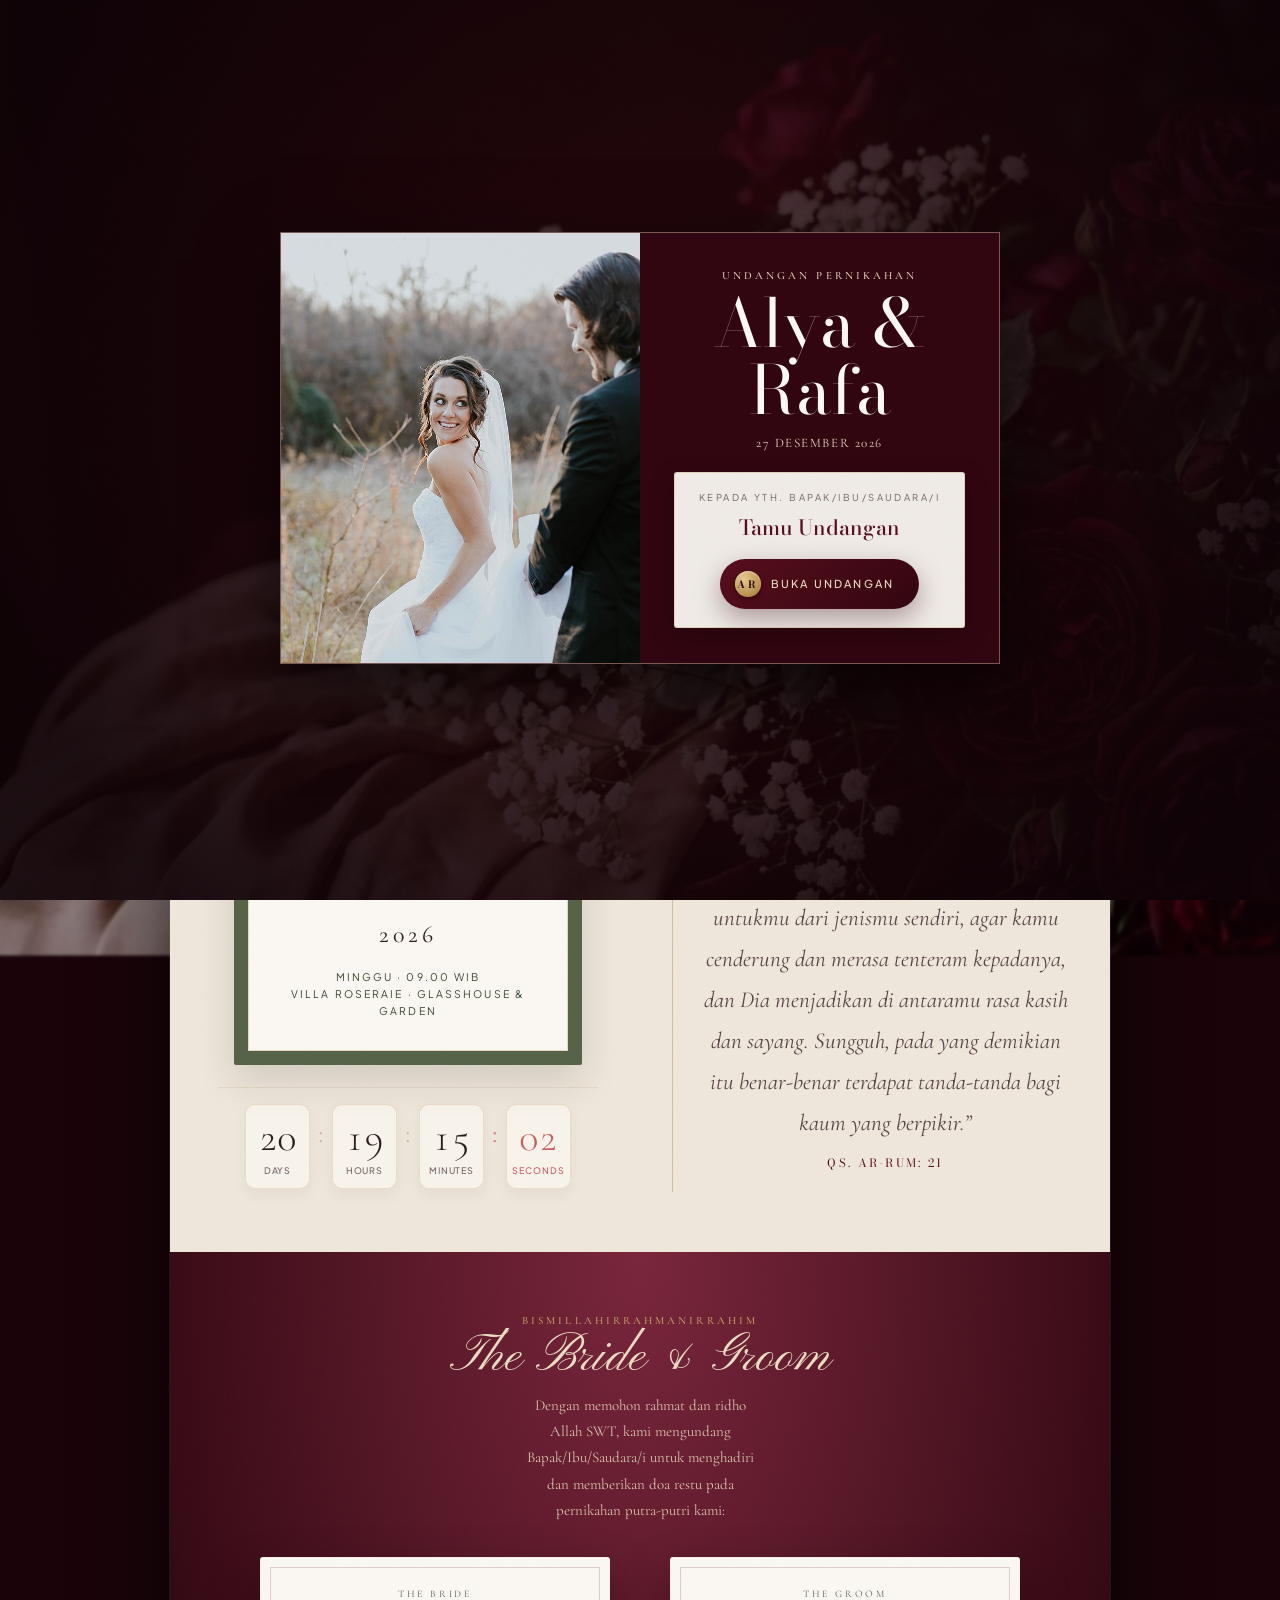
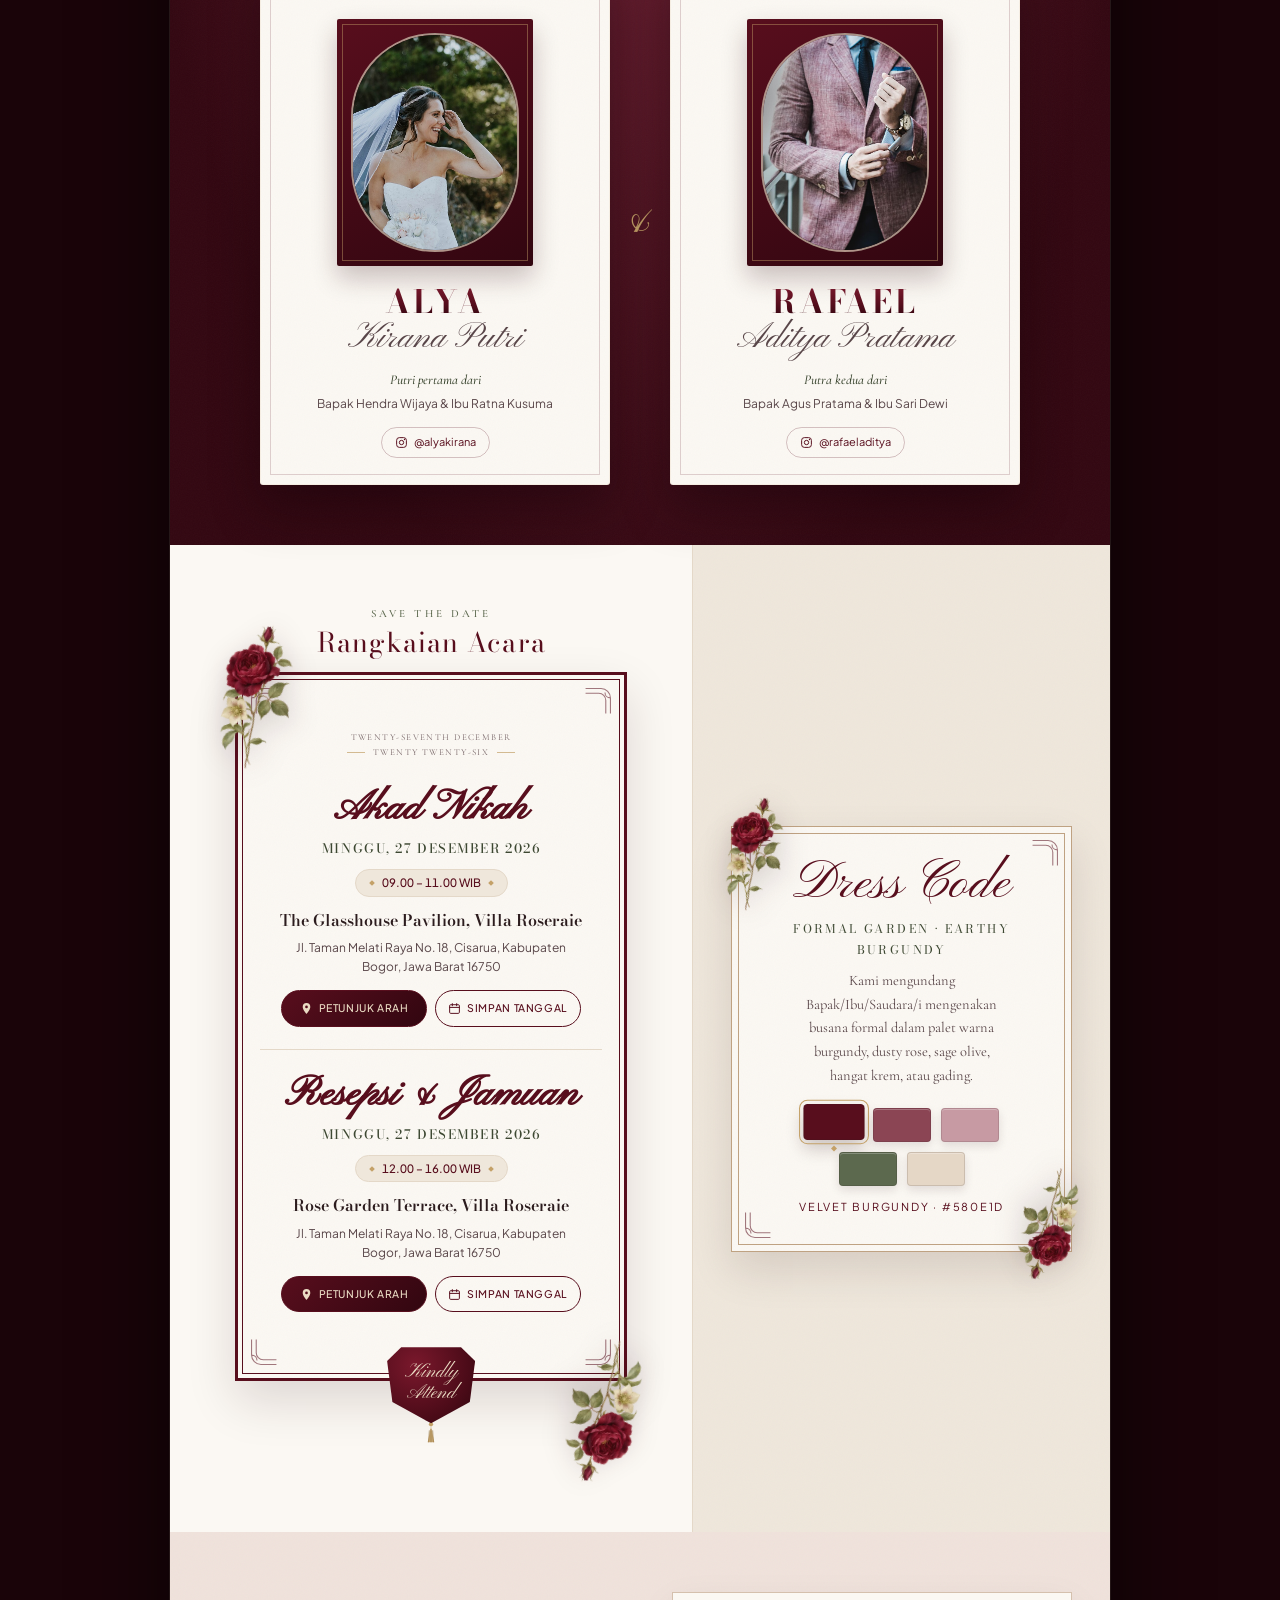
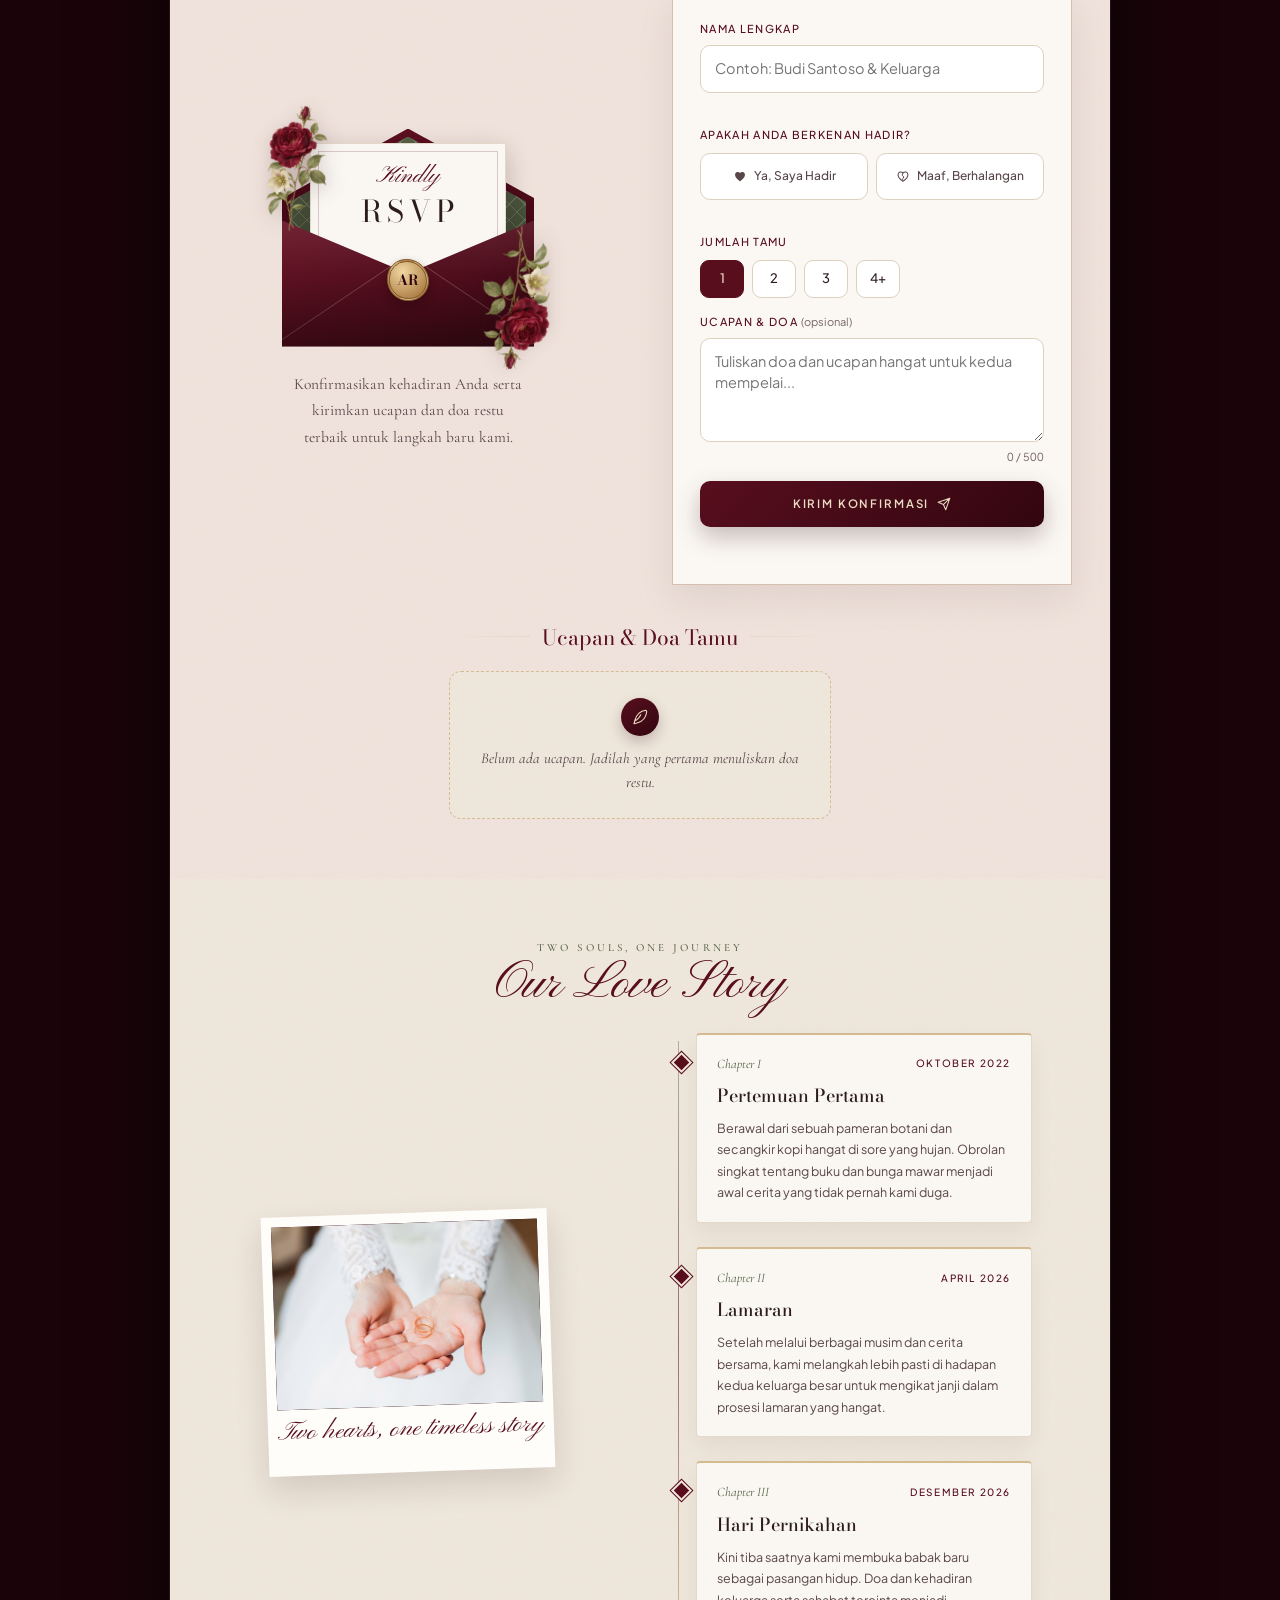
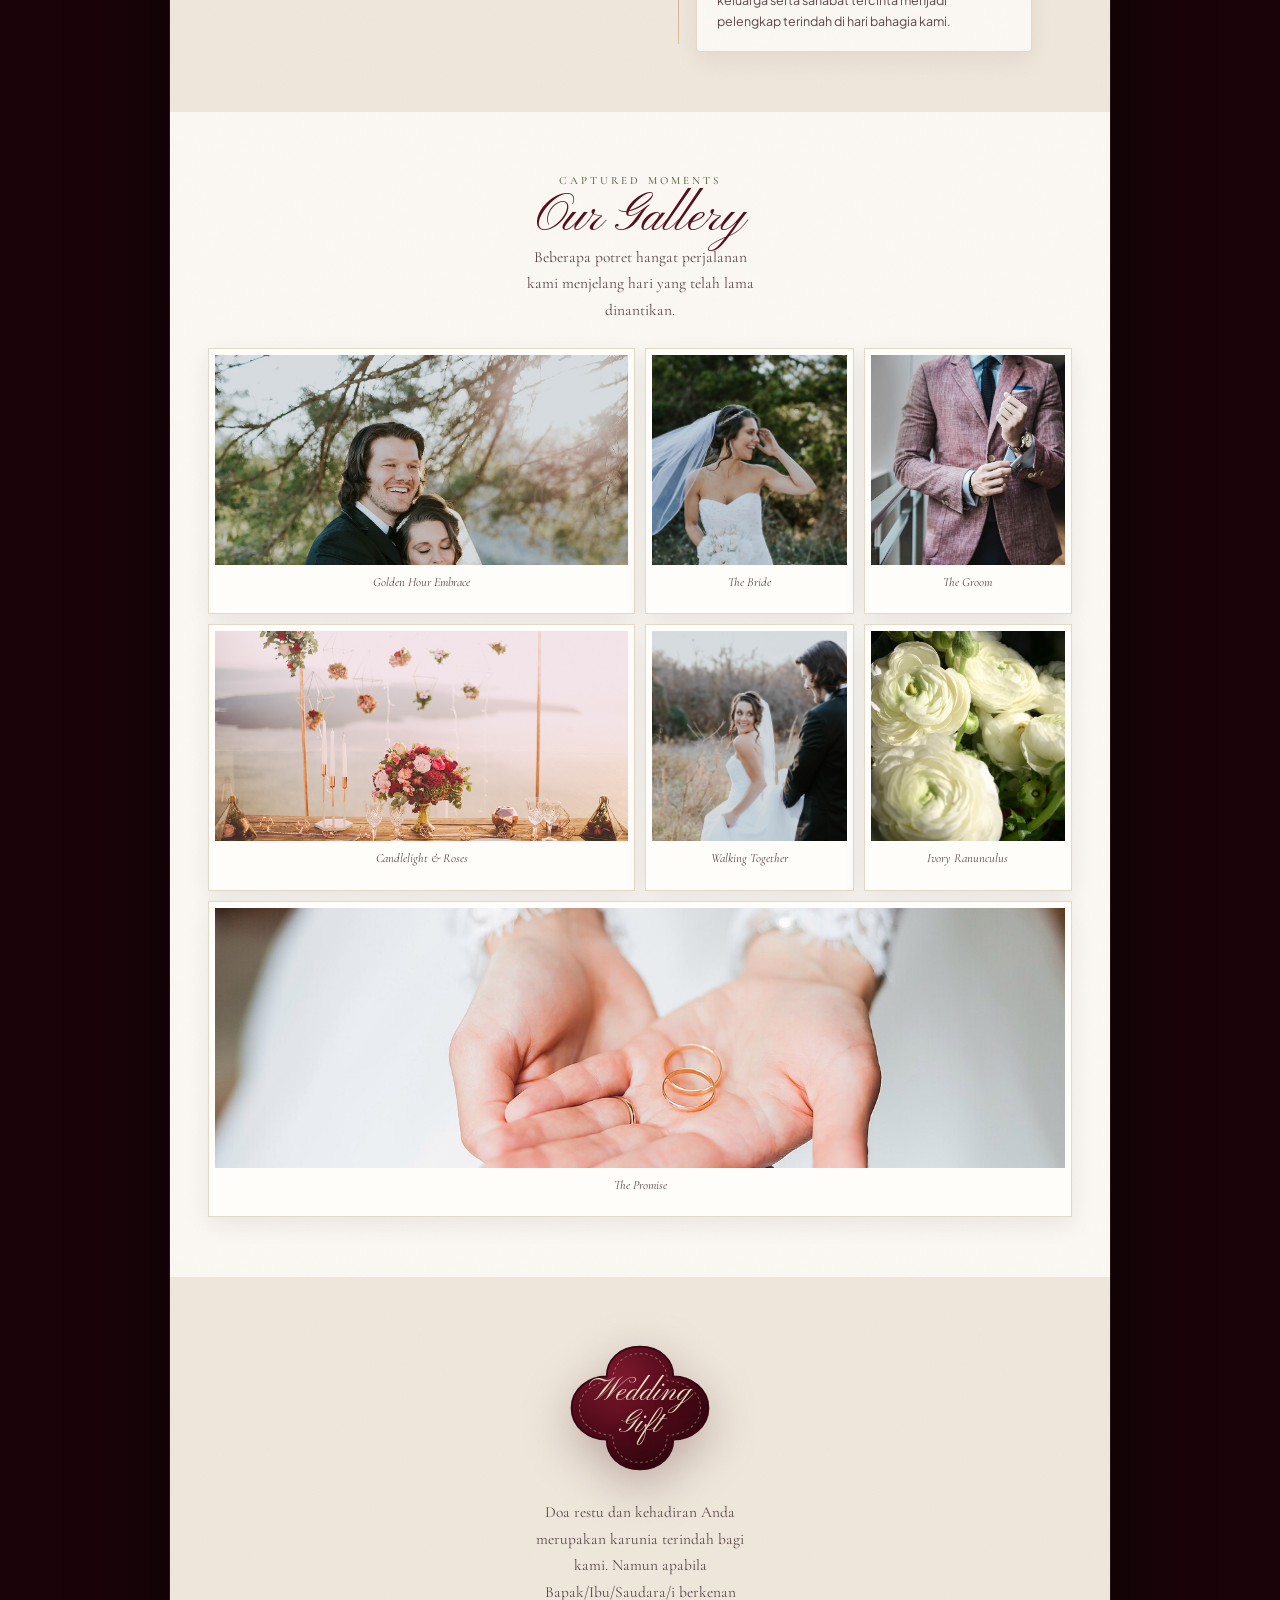
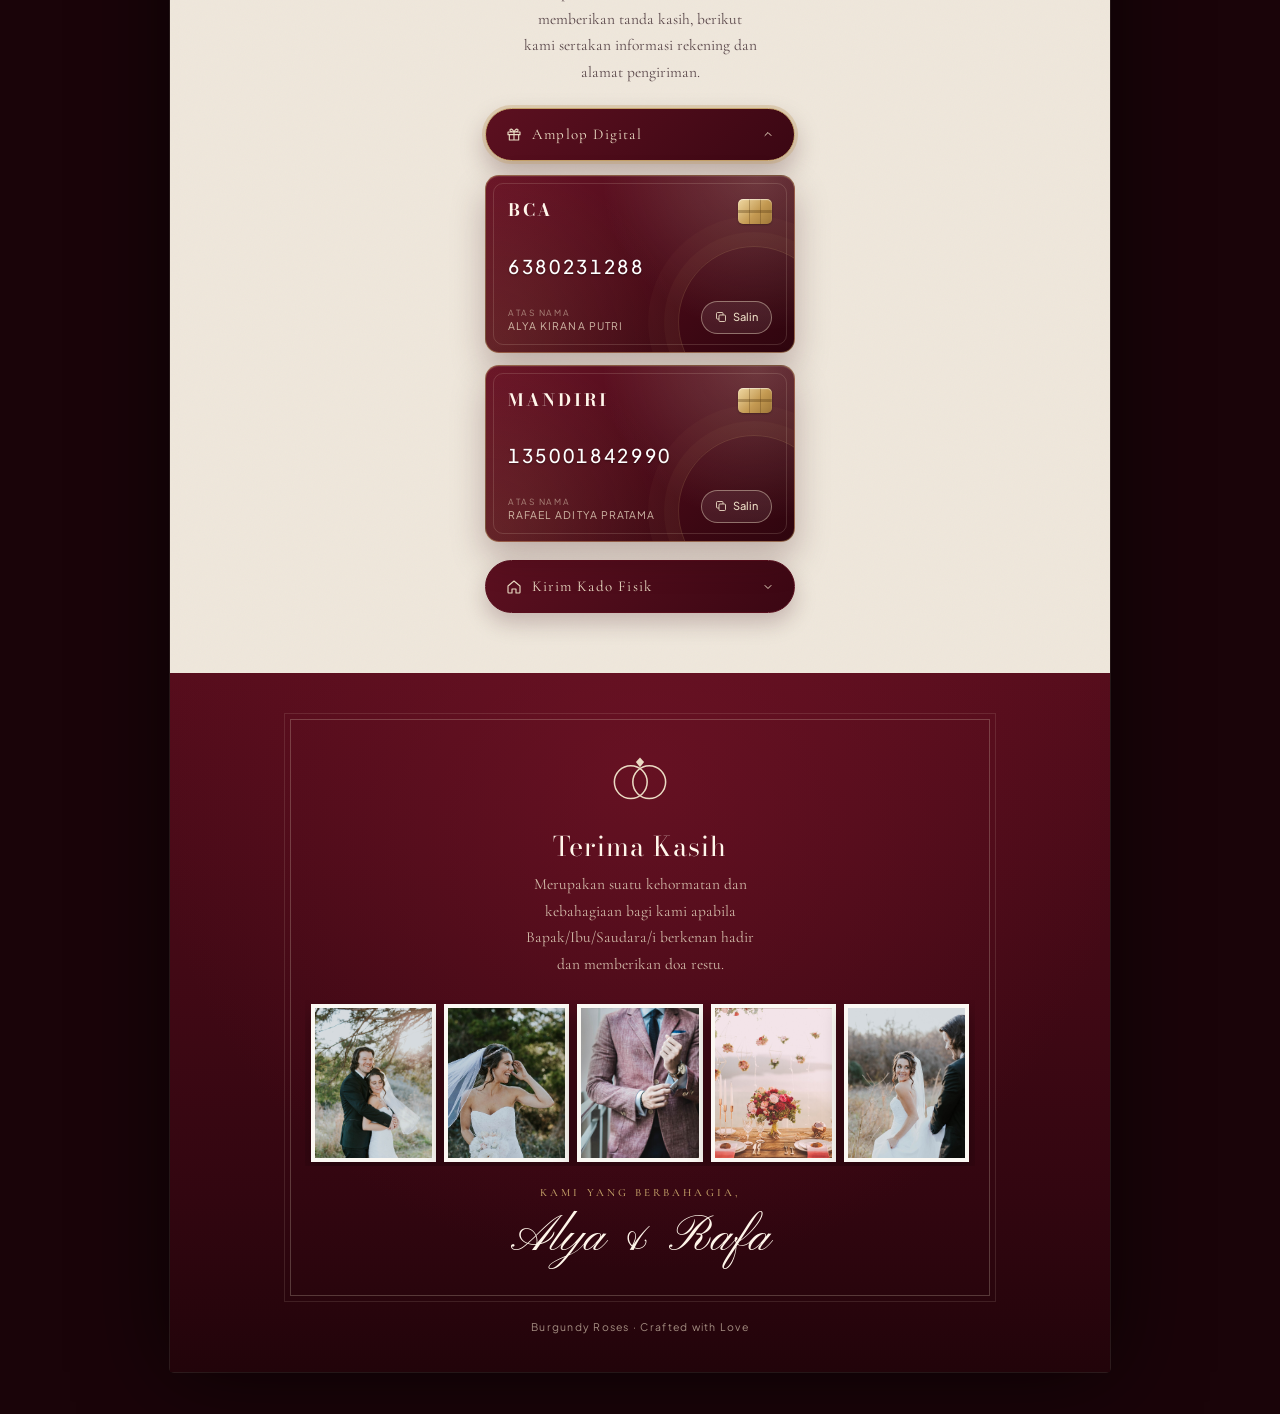
==== index.html @ dadbf6ce "Reimagine the wedding invitation layout" ====
<!doctype html>
<html lang="id">
<head>
<meta charset="utf-8">
<meta name="viewport" content="width=device-width, initial-scale=1, viewport-fit=cover">
<title>The Wedding of Alya &amp; Rafa</title>
<meta name="description" content="Undangan Pernikahan Alya Kirana Putri &amp; Rafael Aditya Pratama · Minggu, 27 Desember 2026.">
<link rel="icon" href="favicon.svg" type="image/svg+xml">
<link rel="manifest" href="site.webmanifest">
<meta name="theme-color" content="#360711">
<meta name="apple-mobile-web-app-capable" content="yes">
<meta name="mobile-web-app-capable" content="yes">
<meta name="apple-mobile-web-app-status-bar-style" content="black-translucent">
<meta property="og:type" content="website">
<meta property="og:title" content="The Wedding of Alya &amp; Rafa">
<meta property="og:description" content="Minggu, 27 Desember 2026 · Villa Roseraie Garden &amp; Glasshouse. Dengan penuh sukacita kami mengundang Anda menghadiri hari bahagia kami.">
<meta property="og:image" content="og.jpg">
<meta property="og:image:width" content="1200">
<meta property="og:image:height" content="630">
<meta name="twitter:card" content="summary_large_image">
<link rel="preconnect" href="https://fonts.googleapis.com">
<link rel="preconnect" href="https://fonts.gstatic.com" crossorigin>
<link rel="stylesheet" href="https://fonts.googleapis.com/css2?family=Bodoni+Moda:ital,opsz,wght@0,6..96,400;0,6..96,500;0,6..96,600;0,6..96,700;1,6..96,400&family=Cormorant+Garamond:ital,wght@0,300;0,400;0,500;0,600;1,300;1,400;1,500&family=Pinyon+Script&family=Plus+Jakarta+Sans:wght@300;400;500;600&display=swap">
<style>
/* ==========================================================================
   BURGUNDY ROSES — Luxury Botanical Stationery Wedding Invitation
   Centered tactile cotton-paper stationery suite floating above an
   atmospheric burgundy-rose & champagne silk editorial backdrop.
   ========================================================================== */
:root {
  --burgundy: #580e1d;
  --burgundy-mid: #6e1628;
  --burgundy-deep: #320610;
  --burgundy-night: #1a0409;
  --rose-accent: #c95b63;
  --blush: #d6aeb5;
  --olive: #566348;
  --olive-deep: #3d4832;
  --olive-soft: #7b866c;
  --gold: #c4a168;
  --gold-light: #eadbc3;

  --ivory: #fbf8f3;
  --paper: #f6f1e8;
  --parchment: #efe7db;
  --linen: #e4d8c8;
  --field: #ffffff;

  --ink: #2c1c1e;
  --ink-soft: #594649;
  --mute: #766466;
  --err: #a41d34;

  --f-serif: "Cormorant Garamond", Georgia, serif;
  --f-didone: "Bodoni Moda", "Didot", Georgia, serif;
  --f-script: "Pinyon Script", "Brush Script MT", cursive;
  --f-sans: "Plus Jakarta Sans", system-ui, -apple-system, sans-serif;

  --suite-w: 940px;
  --paper-grain: url("data:image/svg+xml,%3Csvg xmlns='http://www.w3.org/2000/svg' width='140' height='140'%3E%3Cfilter id='n'%3E%3CfeTurbulence type='fractalNoise' baseFrequency='0.85' numOctaves='3' stitchTiles='stitch'/%3E%3C/filter%3E%3Crect width='100%25' height='100%25' filter='url(%23n)' opacity='0.032'/%3E%3C/svg%3E");
  color-scheme: light;
}

* { box-sizing: border-box; }
[hidden] { display: none !important; }
html { scroll-behavior: smooth; background: var(--burgundy-night); }

body {
  margin: 0;
  min-height: 100vh;
  background: var(--burgundy-night);
  color: var(--ink);
  font-family: var(--f-sans);
  font-size: 13.5px;
  line-height: 1.72;
  -webkit-font-smoothing: antialiased;
  text-rendering: optimizeLegibility;
}
body.locked { overflow: hidden; }
img { max-width: 100%; display: block; }
button, input, textarea { font: inherit; }
a { color: inherit; }
p { margin: 0; }
:focus-visible { outline: 2px solid var(--burgundy); outline-offset: 3px; }

/* ==========================================================================
   AMBIENT DESKTOP BACKDROP (Moody Burgundy Roses & Champagne Silk)
   ========================================================================== */
.stage-bg {
  position: fixed;
  inset: 0;
  z-index: 0;
  pointer-events: none;
  background:
    radial-gradient(ellipse 70% 60% at 15% 20%, rgba(120, 22, 42, .42), transparent 70%),
    radial-gradient(ellipse 65% 60% at 85% 80%, rgba(88, 14, 29, .45), transparent 70%),
    linear-gradient(180deg, rgba(22, 4, 9, .78), rgba(16, 3, 7, .88));
}
.stage-bg::before {
  content: "";
  position: absolute;
  inset: -4%;
  background: url("img/backdrop-roses.jpg") center / cover no-repeat;
  opacity: .52;
  filter: saturate(1.06) contrast(1.04) blur(1.5px);
  transform: scale(1.04);
}
.stage-bg::after {
  content: "";
  position: absolute;
  inset: 0;
  background:
    radial-gradient(circle at 50% 40%, rgba(20, 4, 8, .18), rgba(14, 2, 6, .74) 78%),
    linear-gradient(90deg, rgba(16, 3, 7, .52), transparent 24%, transparent 76%, rgba(16, 3, 7, .52));
}

/* Desktop Floating Bookmark Rail (wide screens >= 1060px) */
.rail {
  display: none;
}
@media (min-width: 1280px) {
  .rail {
    position: fixed;
    left: max(22px, calc(50% - var(--suite-w) / 2 - 178px));
    top: 50%;
    transform: translateY(-50%);
    z-index: 25;
    display: flex;
    flex-direction: column;
    gap: 10px;
    padding: 18px 16px;
    border-radius: 20px;
    background: rgba(28, 5, 11, .54);
    border: 1px solid rgba(234, 219, 195, .16);
    backdrop-filter: blur(14px);
    -webkit-backdrop-filter: blur(14px);
    box-shadow: 0 20px 50px rgba(0, 0, 0, .42);
    opacity: 0;
    pointer-events: none;
    transition: opacity .8s ease .35s;
  }
  body.opened .rail { opacity: 1; pointer-events: auto; }
  .rail-monogram {
    font-family: var(--f-script);
    font-size: 28px;
    line-height: 1;
    color: var(--gold-light);
    text-align: center;
    padding-bottom: 10px;
    margin-bottom: 4px;
    border-bottom: 1px solid rgba(234, 219, 195, .18);
  }
  .rail a {
    display: flex;
    align-items: center;
    gap: 9px;
    font-size: 10.5px;
    letter-spacing: .16em;
    text-transform: uppercase;
    text-decoration: none;
    color: rgba(234, 219, 195, .68);
    padding: 4px 6px;
    border-radius: 99px;
    transition: color .25s, transform .2s;
  }
  .rail a::before {
    content: "";
    width: 6px;
    height: 6px;
    border-radius: 50%;
    border: 1px solid rgba(234, 219, 195, .5);
    transition: background .25s, border-color .25s, transform .25s;
  }
  .rail a:hover, .rail a.active {
    color: #fff;
    transform: translateX(2px);
  }
  .rail a.active::before {
    background: var(--gold);
    border-color: var(--gold-light);
    transform: scale(1.25);
  }
}

/* ==========================================================================
   STATIONERY SUITE COLUMN (Main Container)
   ========================================================================== */
.suite {
  position: relative;
  z-index: 2;
  width: 100%;
  max-width: var(--suite-w);
  margin: 0 auto;
  background-color: var(--ivory);
  background-image: var(--paper-grain);
  box-shadow: 0 0 90px rgba(0, 0, 0, .65), 0 0 0 1px rgba(234, 219, 195, .14);
  overflow-x: clip;
}
@media (min-width: 720px) {
  .suite {
    margin-block: 28px 42px;
    border-radius: 4px;
  }
}

/* Reading Progress Hairline */
.progress {
  position: fixed;
  top: env(safe-area-inset-top, 0px);
  left: 0;
  width: 100%;
  height: 2.5px;
  z-index: 60;
  background: linear-gradient(90deg, var(--gold), var(--rose-accent), var(--gold-light));
  transform-origin: 0 50%;
  transform: scaleX(0);
  pointer-events: none;
}

/* ==========================================================================
   0. INTERACTIVE COVER — REF #3 BURGUNDY EDITORIAL BOOKLET + WAX SEAL
   ========================================================================== */
.cover {
  position: fixed;
  inset: 0;
  z-index: 80;
  display: grid;
  place-items: center;
  padding: max(20px, env(safe-area-inset-top, 0px)) 20px max(24px, env(safe-area-inset-bottom, 0px));
  background: var(--burgundy-night);
  transition: transform 1.05s cubic-bezier(.72, 0, .2, 1), opacity .95s ease;
  overflow-y: auto;
}
.cover::before {
  content: "";
  position: absolute;
  inset: 0;
  background: url("img/backdrop-roses.jpg") center / cover no-repeat;
  opacity: .52;
  filter: brightness(.65) saturate(1.1);
  z-index: 0;
  pointer-events: none;
}
.cover::after {
  content: "";
  position: absolute;
  inset: 0;
  background: radial-gradient(circle at 50% 42%, rgba(88, 14, 29, .28), rgba(16, 3, 7, .84) 82%);
  z-index: 1;
  pointer-events: none;
}
.cover.gone {
  transform: translateY(-100%);
  opacity: 0;
  pointer-events: none;
}

.cover-wrap {
  position: relative;
  z-index: 2;
  width: min(720px, 100%);
  display: grid;
  background: var(--burgundy-deep);
  border: 1px solid rgba(234, 219, 195, .38);
  box-shadow: 0 28px 70px rgba(0, 0, 0, .62);
  animation: coverIn .85s cubic-bezier(.2, .7, .2, 1) both;
}
.cover-photo.ph { min-height: clamp(160px, 32svh, 310px); }
.cover-details {
  padding: clamp(14px, 4vw, 34px);
  color: var(--gold-light);
  text-align: center;
}
.cover-details > .kicker { color: var(--gold-light); }
.cover-names {
  margin: 4px 0;
  color: var(--ivory);
  font: 400 clamp(38px, 8vw, 67px)/1 var(--f-didone);
  overflow-wrap: anywhere;
}
.cover-date {
  margin: 8px 0 18px;
  font-family: var(--f-serif);
  font-size: 13px;
  letter-spacing: .12em;
  text-transform: uppercase;
}
@media (min-width: 680px) {
  .cover-wrap { grid-template-columns: 1fr 1fr; }
  .cover-details { align-self: center; }
}
/* Guest Slip + Wax Seal CTA */
.guest-slip {
  width: 100%;
  padding: 16px 20px 18px;
  border-radius: 3px;
  background: rgba(251, 248, 243, .95);
  background-image: var(--paper-grain);
  color: var(--ink);
  text-align: center;
  box-shadow: 0 8px 26px rgba(0, 0, 0, .24);
  border: 1px solid rgba(196, 161, 104, .35);
  animation: coverIn 1s cubic-bezier(.2, .7, .2, 1) .2s both;
}
.guest-slip small {
  display: block;
  font-size: 9.5px;
  letter-spacing: .26em;
  text-transform: uppercase;
  color: var(--mute);
}
.guest-slip .guest-name {
  font-family: var(--f-didone);
  font-size: 21px;
  font-weight: 500;
  color: var(--burgundy);
  margin: 4px 0 14px;
  overflow-wrap: anywhere;
}
.open-btn {
  display: inline-flex;
  align-items: center;
  justify-content: center;
  gap: 10px;
  padding: 11px 24px 11px 14px;
  border-radius: 999px;
  border: 1px solid rgba(88, 14, 29, .22);
  background: linear-gradient(135deg, var(--burgundy) 0%, var(--burgundy-deep) 100%);
  color: var(--gold-light);
  font-size: 11px;
  font-weight: 500;
  letter-spacing: .2em;
  text-transform: uppercase;
  cursor: pointer;
  box-shadow: 0 10px 26px rgba(50, 6, 16, .35);
  transition: transform .22s ease, box-shadow .25s ease, background .25s ease;
  animation: sealPulse 2.6s ease-out 1.4s infinite;
}
.open-btn:hover {
  transform: translateY(-2px);
  box-shadow: 0 14px 32px rgba(50, 6, 16, .48);
  background: linear-gradient(135deg, var(--burgundy-mid) 0%, var(--burgundy) 100%);
}
.open-btn:active { transform: scale(.97); }
.open-btn .seal-dot {
  width: 26px;
  height: 26px;
  border-radius: 50%;
  display: grid;
  place-items: center;
  background: radial-gradient(circle at 35% 30%, #e7c98f, #b58d4b 72%, #7d5b27 100%);
  color: var(--burgundy-deep);
  font-family: var(--f-didone);
  font-size: 10px;
  font-weight: 700;
  box-shadow: inset 0 1px 2px rgba(255, 255, 255, .5), 0 2px 5px rgba(0, 0, 0, .35);
}

@keyframes coverIn {
  from { opacity: 0; transform: translateY(22px) scale(.98); }
  to { opacity: 1; transform: none; }
}
@keyframes sealPulse {
  0% { box-shadow: 0 10px 26px rgba(50, 6, 16, .35), 0 0 0 0 rgba(196, 161, 104, .5); }
  100% { box-shadow: 0 10px 26px rgba(50, 6, 16, .35), 0 0 0 16px rgba(196, 161, 104, 0); }
}

/* ==========================================================================
   COMMON SECTION TYPOGRAPHY & HELPERS
   ========================================================================== */
.sec {
  position: relative;
  padding: 46px 26px;
  text-align: center;
}
.sec.tight { padding-block: 32px; }
.sec.parchment { background-color: var(--parchment); background-image: var(--paper-grain); }
.sec.burgundy {
  background:
    radial-gradient(ellipse 80% 50% at 50% 0%, rgba(128, 22, 44, .35), transparent 70%),
    linear-gradient(180deg, var(--burgundy) 0%, var(--burgundy-deep) 100%);
  color: var(--gold-light);
}

.kicker {
  font-family: var(--f-serif);
  font-size: 11px;
  font-weight: 500;
  letter-spacing: .28em;
  text-transform: uppercase;
  color: var(--olive);
}
.sec.burgundy .kicker { color: var(--gold); }

.script-title {
  font-family: var(--f-script);
  font-weight: 400;
  font-size: 52px;
  line-height: 1.02;
  color: var(--burgundy);
  margin: 0;
}
.sec.burgundy .script-title { color: var(--gold-light); }

.serif-title {
  font-family: var(--f-didone);
  font-weight: 400;
  font-size: 27px;
  line-height: 1.2;
  letter-spacing: .04em;
  color: var(--burgundy);
  margin: 4px 0 12px;
}
.sec.burgundy .serif-title { color: #fff6ea; }

.lead {
  font-family: var(--f-serif);
  font-size: 15.5px;
  line-height: 1.72;
  color: var(--ink-soft);
  max-width: 34ch;
  margin: 0 auto;
}
.sec.burgundy .lead { color: rgba(234, 219, 195, .86); }

.divider-leaf {
  display: flex;
  align-items: center;
  justify-content: center;
  gap: 12px;
  margin: 16px auto;
  width: 170px;
  color: var(--gold);
}
.divider-leaf::before, .divider-leaf::after {
  content: "";
  flex: 1;
  height: 1px;
  background: linear-gradient(90deg, transparent, currentColor);
  opacity: .6;
}
.divider-leaf::after { background: linear-gradient(270deg, transparent, currentColor); }
.divider-leaf svg { width: 16px; height: 16px; flex: none; }

/* Photo Box Helper */
.ph {
  position: relative;
  overflow: hidden;
  background: linear-gradient(150deg, #4b1220, #23060d);
}
.ph-img {
  position: absolute;
  inset: 0;
  background-size: cover;
  background-position: center;
  transition: transform 1.1s cubic-bezier(.2, .7, .2, 1);
}
.ph:not(.has-img)::after {
  content: attr(data-label);
  position: absolute;
  inset: 0;
  display: grid;
  place-items: center;
  font-size: 10px;
  letter-spacing: .2em;
  text-transform: uppercase;
  color: rgba(234, 219, 195, .55);
}

/* Opening spread */
.opening {
  background: var(--parchment);
  text-align: center;
}
.opening-spread { display: grid; }
.opening-portrait.ph {
  min-height: clamp(250px, 72vw, 470px);
  border-radius: 0;
}
.opening-card {
  display: grid;
  place-content: center;
  justify-items: center;
  padding: 34px 20px 30px;
  min-width: 0;
  background: var(--paper-grain), radial-gradient(ellipse at 50% 10%, var(--ivory), var(--parchment));
  box-shadow: inset 0 0 0 1px #d5c4ae, inset 0 0 0 8px var(--ivory), inset 0 0 0 9px #d5c4ae;
}
.opening-card h1 {
  margin: 8px 0 10px;
  font: 400 clamp(44px, 8vw, 78px)/.96 var(--f-didone);
  color: var(--burgundy);
  overflow-wrap: anywhere;
}
.opening-card h1 i { color: var(--olive); font-family: var(--f-serif); }
.opening-date {
  color: var(--burgundy);
  font: 600 15px var(--f-serif);
  letter-spacing: .13em;
  text-transform: uppercase;
}
.opening-card .venue-sub { margin-top: 3px; color: var(--ink-soft); }
.opening-card .invitation-links { margin-top: 18px; }
.envelope-hero {
  width: clamp(110px, 25vw, 168px);
  height: auto;
  margin: -76px auto 12px;
  position: relative;
  filter: drop-shadow(0 8px 12px rgba(48, 8, 16, .26));
}
@media (min-width: 680px) {
  .opening-spread { grid-template-columns: 1fr 1fr; }
  .opening-portrait.ph { min-height: 520px; }
  .opening-card { padding-top: 28px; }
  .envelope-hero { margin-top: 0; }
}

.invitation-links {
  display: flex;
  flex-wrap: wrap;
  justify-content: center;
  gap: 8px;
  margin: 22px auto 0;
}
.invitation-links a {
  display: inline-flex;
  align-items: center;
  gap: 6px;
  min-height: 44px;
  padding: 6px 12px;
  border: 1px solid #d4c0a6;
  border-radius: 99px;
  background: var(--ivory);
  color: var(--burgundy);
  font: 600 13px/1.2 var(--f-serif);
  text-decoration: none;
  transition: background .2s ease, color .2s ease;
}
.invitation-links svg { width: 14px; height: 14px; flex: none; }
.invitation-links a:last-child {
  border-color: var(--burgundy);
  background: var(--burgundy);
  color: var(--ivory);
}
@media (hover: hover) {
  .invitation-links a:hover { background: var(--parchment); }
  .invitation-links a:last-child:hover { background: var(--burgundy-deep); }
}

/* Minimalist Vinyl Audio Bar (Ref #1) */
.vinyl-player {
  margin: 0 auto;
  padding: 14px 20px 18px;
  border-top: 1px solid var(--linen);
  background: var(--ivory);
  display: flex;
  flex-direction: column;
  align-items: center;
  gap: 8px;
}
.vinyl-controls {
  display: inline-flex;
  align-items: center;
  gap: 24px;
}
.vinyl-skip {
  border: 0;
  background: none;
  color: var(--burgundy);
  opacity: .55;
  cursor: pointer;
  padding: 6px;
  display: grid;
  place-items: center;
  transition: opacity .2s, transform .2s;
}
.vinyl-skip:hover { opacity: 1; transform: scale(1.1); }
.vinyl-skip svg { width: 15px; height: 15px; }

.vinyl-btn {
  position: relative;
  width: 52px;
  height: 52px;
  border-radius: 50%;
  border: 0;
  padding: 0;
  background:
    radial-gradient(circle, var(--ivory) 0 5%, var(--burgundy) 6% 24%, transparent 25%),
    repeating-radial-gradient(circle, #25171a 0 2px, #39262b 2.5px 3px);
  color: var(--gold-light);
  cursor: pointer;
  display: grid;
  place-items: center;
  box-shadow: 0 8px 20px rgba(48, 8, 16, .25), inset 0 0 0 2px rgba(234, 219, 195, .18);
  transition: transform .22s ease, box-shadow .25s ease;
}
.vinyl-btn::before {
  content: "";
  position: absolute;
  inset: 6px;
  border-radius: 50%;
  border: 1px dashed rgba(234, 219, 195, .28);
}
.vinyl-btn:hover { transform: scale(1.06); box-shadow: 0 12px 24px rgba(48, 8, 16, .32); }
.vinyl-btn.playing { animation: spin 5.5s linear infinite; }
.vinyl-state {
  font-size: 9px;
  letter-spacing: .24em;
  text-transform: uppercase;
  color: var(--olive);
  margin-top: 2px;
}
.vinyl-title {
  font-family: var(--f-serif);
  font-style: italic;
  font-size: 14px;
  color: var(--ink-soft);
  max-width: 28ch;
}
@keyframes spin { to { transform: rotate(360deg); } }

/* ==========================================================================
   2. SAVE THE DATE WAX-SEAL CARD + VERSE + THIN-SERIF COUNTDOWN (Ref #1 & #2)
   ========================================================================== */
.std-card {
  position: relative;
  max-width: 348px;
  margin: 12px auto 0;
  padding: 14px;
  background: var(--olive);
  border-radius: 2px;
  box-shadow: 0 16px 38px rgba(40, 26, 20, .14);
}
.std-inner {
  position: relative;
  background: var(--ivory);
  background-image: var(--paper-grain);
  padding: 44px 22px 30px;
  border: 1px solid rgba(196, 161, 104, .4);
}
/* 3D Glossy Crimson Wax Seal (Ref #2) */
.wax-seal {
  position: absolute;
  top: -26px;
  left: 50%;
  transform: translateX(-50%);
  width: 54px;
  height: 54px;
  border-radius: 48% 52% 46% 54% / 52% 48% 54% 46%;
  background:
    radial-gradient(circle at 32% 28%, #9b1d32 0%, #6b0f20 48%, #3c0610 100%);
  box-shadow:
    0 8px 18px rgba(40, 6, 12, .38),
    inset 0 2px 4px rgba(255, 200, 205, .35),
    inset 0 -3px 6px rgba(24, 2, 6, .6);
  display: grid;
  place-items: center;
  color: rgba(245, 224, 196, .88);
  font-family: var(--f-script);
  font-size: 20px;
  letter-spacing: -.02em;
}
.wax-seal::before {
  content: "";
  position: absolute;
  inset: 7px;
  border-radius: 50%;
  border: 1px solid rgba(245, 224, 196, .34);
  box-shadow: inset 0 1px 3px rgba(0, 0, 0, .4);
}

.std-daynum {
  font-family: var(--f-didone);
  font-size: 40px;
  line-height: 1;
  color: var(--ink);
  font-weight: 400;
}
.std-daynum sup {
  font-size: 14px;
  letter-spacing: .08em;
  vertical-align: top;
  margin-left: 2px;
}
.std-month {
  font-family: var(--f-script);
  font-size: 46px;
  line-height: 1;
  color: var(--burgundy);
  margin: 2px 0;
}
.std-year {
  font-family: var(--f-serif);
  font-size: 24px;
  letter-spacing: .16em;
  color: var(--ink);
}
.std-meta {
  margin-top: 12px;
  font-size: 10.5px;
  letter-spacing: .2em;
  text-transform: uppercase;
  color: var(--olive-deep);
  line-height: 1.65;
}

/* Verse Block */
.verse-box {
  margin: 30px auto 0;
  max-width: 34ch;
}
.verse-text {
  font-family: var(--f-serif);
  font-style: italic;
  font-size: 15.5px;
  line-height: 1.78;
  color: var(--ink-soft);
}
.verse-ref {
  margin-top: 10px;
  font-family: var(--f-didone);
  font-size: 11.5px;
  letter-spacing: .2em;
  text-transform: uppercase;
  color: var(--burgundy);
}

/* Editorial Thin-Serif Live Countdown (Ref #1) */
.countdown-wrap {
  margin: 36px auto 0;
  padding-top: 24px;
  border-top: 1px solid var(--linen);
  max-width: 380px;
}
.countdown-row {
  display: flex;
  align-items: flex-start;
  justify-content: center;
  gap: clamp(3px, 1.4vw, 8px);
}
.cd-unit {
  min-width: clamp(56px, 16vw, 68px);
  padding: 12px 4px 10px;
  text-align: center;
  border-radius: 10px;
  background: rgba(251, 248, 243, .7);
  border: 1px solid rgba(196, 161, 104, .28);
  box-shadow: 0 6px 16px rgba(44, 18, 22, .05);
}
.cd-unit b {
  display: block;
  font-family: var(--f-serif);
  font-weight: 300;
  font-size: clamp(32px, 9vw, 40px);
  line-height: 1;
  color: var(--ink);
  font-variant-numeric: tabular-nums;
  letter-spacing: -.02em;
}
.cd-unit.sec-u b, .cd-unit.sec-u small {
  color: var(--rose-accent);
}
.cd-unit small {
  display: block;
  margin-top: 6px;
  font-family: var(--f-sans);
  font-size: 9px;
  font-weight: 500;
  letter-spacing: .22em;
  text-transform: uppercase;
  color: var(--mute);
}
.cd-sep {
  font-family: var(--f-serif);
  font-size: 28px;
  line-height: 1.1;
  padding-top: 14px;
  color: #cdbba4;
  user-select: none;
}
.cd-sep.rose { color: var(--rose-accent); opacity: .7; }
.cd-unit b.tick { animation: cdTick .38s ease; }
@keyframes cdTick { from { opacity: .45; transform: translateY(-4px); } }

/* ==========================================================================
   3. THE COUPLE — BURGUNDY OVAL CAMEO + INTERWOVEN EDITORIAL TYPE (Ref #2 & #3)
   ========================================================================== */
.couple-intro {
  font-family: var(--f-serif);
  font-size: 15px;
  line-height: 1.75;
  color: rgba(234, 219, 195, .88);
  max-width: 34ch;
  margin: 8px auto 34px;
}

.couple-stack {
  display: grid;
  gap: 26px;
  max-width: 360px;
  margin: 0 auto;
}

.cameo-card {
  position: relative;
  padding: 28px 22px 26px;
  background: var(--ivory);
  background-image: var(--paper-grain);
  color: var(--ink);
  border-radius: 3px;
  box-shadow: 0 22px 48px rgba(18, 2, 6, .42);
  border: 1px solid rgba(234, 219, 195, .35);
}
.cameo-card::before {
  content: "";
  position: absolute;
  inset: 9px;
  border: 1px solid rgba(88, 14, 29, .18);
  pointer-events: none;
}
.cameo-role {
  font-family: var(--f-serif);
  font-size: 10px;
  letter-spacing: .28em;
  text-transform: uppercase;
  color: var(--olive);
  margin-bottom: 16px;
}
/* Burgundy Mat + Oval Cameo Portrait (Ref #2) */
.cameo-mat {
  width: 196px;
  margin: 0 auto 20px;
  padding: 14px;
  background: linear-gradient(155deg, var(--burgundy) 0%, var(--burgundy-deep) 100%);
  border-radius: 2px;
  box-shadow: 0 12px 26px rgba(48, 8, 16, .24);
}
.cameo-mat { position: relative; }
.cameo-mat::after {
  content: "";
  position: absolute;
  inset: 5px;
  border: 1px solid rgba(196, 161, 104, .45);
  pointer-events: none;
}
.cameo-oval {
  width: 100%;
  aspect-ratio: 3 / 3.9;
  border-radius: 999px;
  border: 2px solid rgba(234, 219, 195, .65);
  box-shadow: inset 0 0 18px rgba(0, 0, 0, .35);
}
/* Interwoven Bold Serif + Flowing Script Typography (Ref #3) */
.name-lockup {
  position: relative;
  margin: 4px 0 12px;
}
.name-lockup .bold-nick {
  display: block;
  background: linear-gradient(180deg, #7a1a2e, var(--burgundy) 55%, var(--burgundy-deep));
  -webkit-background-clip: text;
  background-clip: text;
  -webkit-text-fill-color: transparent;
  font-family: var(--f-didone);
  font-weight: 700;
  font-size: 32px;
  letter-spacing: .09em;
  text-transform: uppercase;
  color: var(--burgundy);
  line-height: 1;
}
.name-lockup .script-full {
  display: block;
  font-family: var(--f-script);
  font-size: 36px;
  line-height: 1.05;
  color: var(--ink-soft);
  margin-top: 2px;
}
.cameo-parents {
  font-size: 12px;
  color: var(--ink-soft);
  line-height: 1.65;
  max-width: 28ch;
  margin: 0 auto;
}
.cameo-parents b {
  display: block;
  font-family: var(--f-serif);
  font-style: italic;
  font-weight: 500;
  font-size: 13.5px;
  color: var(--olive-deep);
  margin-bottom: 2px;
}
.ig-pill {
  display: inline-flex;
  align-items: center;
  gap: 6px;
  margin-top: 14px;
  padding: 5px 13px;
  border-radius: 99px;
  border: 1px solid rgba(88, 14, 29, .24);
  font-size: 11px;
  color: var(--burgundy);
  text-decoration: none;
  transition: background .2s, color .2s;
}
.ig-pill:hover { background: var(--burgundy); color: var(--gold-light); }
.ig-pill svg { width: 13px; height: 13px; }

.couple-amp {
  display: flex;
  align-items: center;
  justify-content: center;
  gap: 14px;
  color: var(--gold-light);
}
.couple-amp::before, .couple-amp::after {
  content: "";
  width: 56px;
  height: 1px;
  background: rgba(234, 219, 195, .36);
}
.couple-amp span {
  font-family: var(--f-script);
  font-size: 46px;
  line-height: 1;
  color: var(--gold);
}

/* ==========================================================================
   4. OUR LOVE STORY — EDITORIAL SCRAPBOOK CHAPTERS
   ========================================================================== */
.story-polaroid-head {
  position: relative;
  max-width: 300px;
  margin: 18px auto 32px;
  background: #fffdf9;
  padding: 10px 10px 30px;
  box-shadow: 0 14px 32px rgba(44, 18, 22, .14);
  transform: rotate(-1.5deg);
}
.story-polaroid-head .ph {
  aspect-ratio: 16 / 11;
  width: 100%;
}
.story-polaroid-head figcaption {
  margin-top: 10px;
  font-family: var(--f-script);
  font-size: 26px;
  line-height: 1;
  color: var(--burgundy);
}

.chapters {
  position: relative;
  max-width: 360px;
  margin: 0 auto;
  padding-left: 24px;
  text-align: left;
  display: grid;
  gap: 24px;
}
.chapters::before {
  content: "";
  position: absolute;
  left: 6px;
  top: 8px;
  bottom: 8px;
  width: 1px;
  background: linear-gradient(180deg, var(--olive-soft), var(--burgundy), var(--gold));
  opacity: .55;
}
.chapter {
  position: relative;
  padding: 18px 20px;
  background: var(--ivory);
  background-image: var(--paper-grain);
  border: 1px solid var(--linen);
  border-top: 2px solid rgba(196, 161, 104, .7);
  border-radius: 4px;
  box-shadow: 0 10px 24px rgba(44, 18, 22, .06);
  transition: transform .35s cubic-bezier(.2, .7, .2, 1), box-shadow .35s ease;
}
.chapter:hover { transform: translateY(-2px); box-shadow: 0 16px 32px rgba(44, 18, 22, .1); }
.chapter::before {
  content: "";
  position: absolute;
  left: -23px;
  top: 20px;
  width: 11px;
  height: 11px;
  transform: rotate(45deg);
  background: var(--burgundy);
  border: 2px solid var(--parchment);
  box-shadow: 0 0 0 1px var(--burgundy);
}
.chapter-meta {
  display: flex;
  align-items: center;
  justify-content: space-between;
  gap: 8px;
  margin-bottom: 6px;
}
.chapter-num {
  font-family: var(--f-serif);
  font-style: italic;
  font-size: 13px;
  color: var(--olive);
}
.chapter-when {
  font-size: 10px;
  font-weight: 500;
  letter-spacing: .16em;
  text-transform: uppercase;
  color: var(--burgundy);
}
.chapter h4 {
  font-family: var(--f-didone);
  font-weight: 500;
  font-size: 18px;
  color: var(--ink);
  margin: 0 0 6px;
}
.chapter p {
  font-size: 12.5px;
  color: var(--ink-soft);
  line-height: 1.72;
}

/* ==========================================================================
   5. EVENT SCHEDULE — ORNATE DOUBLE-FRAMED STATIONERY CARD (Ref #1 & #3)
   ========================================================================== */
.ornate-stage {
  position: relative;
  max-width: 392px;
  margin: 10px auto 26px;
}
.ornate-card {
  position: relative;
  background: var(--ivory);
  background-image: var(--paper-grain);
  padding: 28px 22px 44px;
  border: 3px solid var(--burgundy);
  outline: 1px solid var(--burgundy);
  outline-offset: -8px;
  box-shadow: 0 20px 46px rgba(44, 16, 20, .14);
}
/* Filigree inner corner brackets */
.corner-filigree {
  position: absolute;
  width: 28px;
  height: 28px;
  color: var(--burgundy);
  opacity: .55;
  pointer-events: none;
}
.corner-filigree.tl { top: 12px; left: 12px; }
.corner-filigree.tr { top: 12px; right: 12px; transform: scaleX(-1); }
.corner-filigree.bl { bottom: 12px; left: 12px; transform: scaleY(-1); }
.corner-filigree.br { bottom: 12px; right: 12px; transform: scale(-1); }

/* Corner Botanical Sprigs (Ref #1) */
.sprig-tl {
  position: absolute;
  top: -38px;
  left: -30px;
  width: 96px;
  z-index: 3;
  pointer-events: none;
  transform: rotate(-20deg);
  filter: drop-shadow(0 8px 14px rgba(40, 10, 16, .22));
}
.sprig-br {
  position: absolute;
  bottom: -28px;
  right: -28px;
  width: 96px;
  z-index: 3;
  pointer-events: none;
  transform: rotate(164deg);
  filter: drop-shadow(0 8px 14px rgba(40, 10, 16, .22));
}

.ornate-micro {
  display: flex;
  flex-direction: column;
  align-items: center;
  gap: 2px;
  line-height: 1.5;
  font-family: var(--f-serif);
  font-size: 9px;
  letter-spacing: .16em;
  text-transform: uppercase;
  color: var(--mute);
  margin: 28px 0 18px;
  padding-inline: 22px;
}
.ornate-micro span { white-space: nowrap; }
.ornate-micro span + span {
  display: flex;
  align-items: center;
  gap: 8px;
}
.ornate-micro span + span::before,
.ornate-micro span + span::after {
  content: "";
  width: 18px;
  height: 1px;
  background: var(--gold);
  opacity: .7;
}

.event-item {
  position: relative;
  padding: 10px 6px 22px;
}
.event-item + .event-item {
  padding-top: 24px;
  border-top: 1px solid var(--linen);
}
.event-item .ev-script {
  font-family: var(--f-script);
  font-size: 42px;
  line-height: 1.04;
  color: var(--burgundy);
  margin: 0 0 6px;
}
.event-item .ev-date {
  font-family: var(--f-didone);
  font-size: 13px;
  font-weight: 500;
  letter-spacing: .12em;
  text-transform: uppercase;
  color: var(--olive-deep);
  margin-bottom: 8px;
}
.event-item .ev-time {
  display: inline-flex;
  align-items: center;
  gap: 8px;
  padding: 3px 14px;
  border-radius: 99px;
  background: var(--parchment);
  border: 1px solid var(--linen);
  font-size: 11.5px;
  font-weight: 500;
  color: var(--burgundy);
  margin-bottom: 10px;
  font-variant-numeric: tabular-nums;
}
.event-item .ev-time::before,
.event-item .ev-time::after {
  content: "";
  width: 4px;
  height: 4px;
  transform: rotate(45deg);
  background: var(--gold);
}
.event-item .ev-place {
  font-family: var(--f-didone);
  font-size: 16px;
  font-weight: 600;
  color: var(--ink);
  margin-bottom: 4px;
}
.event-item .ev-addr {
  font-size: 12px;
  color: var(--ink-soft);
  max-width: 30ch;
  margin: 0 auto 14px;
  line-height: 1.6;
}
.event-actions {
  display: grid;
  grid-template-columns: repeat(auto-fit, minmax(128px, 1fr));
  gap: 8px;
  max-width: 300px;
  margin: 0 auto;
}
.event-actions .sbtn, .event-actions .cal { width: 100%; }
.event-actions .sbtn { padding-inline: 8px; gap: 6px; font-size: 10.5px; letter-spacing: .06em; white-space: nowrap; }

/* Stationery Buttons */
.sbtn {
  display: inline-flex;
  align-items: center;
  justify-content: center;
  gap: 7px;
  padding: 8px 15px;
  border-radius: 999px;
  border: 1px solid var(--burgundy);
  background: transparent;
  color: var(--burgundy);
  font-size: 11px;
  font-weight: 500;
  letter-spacing: .1em;
  text-transform: uppercase;
  text-decoration: none;
  cursor: pointer;
  transition: background .22s, color .22s, transform .18s, box-shadow .22s;
}
.sbtn:hover {
  background: var(--burgundy);
  color: var(--gold-light);
  transform: translateY(-1px);
  box-shadow: 0 8px 18px rgba(88, 14, 29, .22);
}
.sbtn:active { transform: scale(.97); }
.sbtn.solid {
  background: linear-gradient(135deg, var(--burgundy), var(--burgundy-deep));
  color: var(--gold-light);
  border-color: var(--burgundy);
}
.sbtn.solid:hover {
  background: linear-gradient(135deg, var(--burgundy-mid), var(--burgundy));
  color: #fff;
}
.sbtn svg { width: 13px; height: 13px; flex: none; }

/* Add to Calendar Popover */
.cal { position: relative; }
.cal summary { list-style: none; }
.cal[open] summary { background: var(--burgundy); color: var(--gold-light); }
.cal summary::-webkit-details-marker { display: none; }
.cal-menu {
  position: absolute;
  bottom: calc(100% + 8px);
  left: 50%;
  transform: translateX(-50%);
  z-index: 20;
  min-width: 196px;
  padding: 6px;
  border-radius: 10px;
  background: #fff;
  border: 1px solid var(--linen);
  box-shadow: 0 14px 32px rgba(44, 16, 20, .2);
  display: grid;
  gap: 2px;
  animation: menuIn .2s ease;
}
.cal-menu::after {
  content: "";
  position: absolute;
  top: 100%;
  left: 50%;
  margin-left: -6px;
  border: 6px solid transparent;
  border-top-color: #fff;
}
@keyframes menuIn { from { opacity: 0; transform: translate(-50%, 6px); } }
.cal-menu a, .cal-menu button {
  display: block;
  width: 100%;
  text-align: left;
  padding: 8px 11px;
  border-radius: 6px;
  border: 0;
  background: none;
  color: var(--ink);
  font-size: 12px;
  text-decoration: none;
  cursor: pointer;
}
.cal-menu a:hover, .cal-menu button:hover {
  background: var(--parchment);
  color: var(--burgundy);
}

/* Sculpted Burgundy Shield Tassel Emblem (Ref #1 bottom of schedule card) */
.tassel-medallion {
  position: relative;
  z-index: 4;
  width: 96px;
  margin: -34px auto 0;
  display: flex;
  flex-direction: column;
  align-items: center;
  text-decoration: none;
  transition: transform .25s ease;
}
.tassel-medallion:hover { transform: translateY(-2px); }
.shield-body {
  width: 88px;
  height: 76px;
  display: grid;
  place-items: center;
  padding: 6px 10px 10px;
  background: radial-gradient(circle at 32% 24%, #7a182c, #4b0b18 65%, #2d050d 100%);
  color: var(--gold-light);
  clip-path: polygon(16% 0%, 84% 0%, 100% 18%, 94% 72%, 50% 100%, 6% 72%, 0% 18%);
  box-shadow: 0 12px 24px rgba(40, 6, 14, .34);
  font-family: var(--f-script);
  font-size: 20px;
  line-height: 1.05;
  text-align: center;
}
.tassel-cord {
  width: 16px;
  height: 26px;
  margin-top: -3px;
  color: var(--gold);
}

/* Optional Live Stream Card */
.stream-card {
  max-width: 392px;
  margin: 28px auto 0;
  padding: 26px 22px;
  border-radius: 3px;
  background: var(--parchment);
  border: 1px solid var(--linen);
  text-align: center;
}
.stream-card .script-title { font-size: 40px; }
.stream-card .stream-when {
  margin: 10px 0 16px;
  font-family: var(--f-didone);
  font-size: 13px;
  letter-spacing: .08em;
  color: var(--olive-deep);
}

/* ==========================================================================
   6. DRESS CODE STATIONERY CARD (Ref #1)
   ========================================================================== */
.dress-card {
  position: relative;
  max-width: 382px;
  margin: 0 auto;
  padding: 32px 24px 34px;
  background: var(--ivory);
  background-image: var(--paper-grain);
  border: 3px solid var(--burgundy);
  outline: 1px solid var(--burgundy);
  outline-offset: -8px;
  box-shadow: 0 18px 40px rgba(44, 16, 20, .12);
}
.dress-card .script-title {
  font-size: 54px;
  line-height: .94;
  margin-bottom: 10px;
}
.dress-tag {
  font-family: var(--f-didone);
  font-size: 12px;
  letter-spacing: .2em;
  text-transform: uppercase;
  color: var(--olive-deep);
  margin-bottom: 8px;
}
.dress-desc {
  font-family: var(--f-serif);
  font-size: 14.5px;
  line-height: 1.65;
  color: var(--ink-soft);
  max-width: 30ch;
  margin: 0 auto 20px;
}
.swatches {
  display: flex;
  flex-wrap: wrap;
  justify-content: center;
  gap: 10px;
  max-width: 240px;
  margin: 0 auto;
}
.swatch {
  position: relative;
  width: 58px;
  height: 34px;
  border-radius: 4px;
  border: 1px solid rgba(44, 28, 30, .14);
  box-shadow: 0 4px 10px rgba(44, 18, 22, .12), inset 0 1px 0 rgba(255, 255, 255, .25);
  cursor: pointer;
  transition: transform .2s ease, box-shadow .2s ease;
}
.swatch:hover, .swatch.picked {
  transform: translateY(-3px) scale(1.06);
  box-shadow: 0 8px 16px rgba(44, 18, 22, .22);
}
.swatch.picked { outline: 1.5px solid var(--gold); outline-offset: 3px; }
.swatch.picked::after {
  content: "";
  position: absolute;
  left: 50%;
  bottom: -11px;
  width: 4px;
  height: 4px;
  margin-left: -2px;
  transform: rotate(45deg);
  background: var(--gold);
}
.swatch-label {
  margin-top: 12px;
  min-height: 1.4em;
  font-size: 11px;
  letter-spacing: .16em;
  text-transform: uppercase;
  color: var(--burgundy);
}

/* ==========================================================================
   7. KEEPSAKE GALLERY + LIGHTBOX
   ========================================================================== */
.gallery-grid {
  display: grid;
  grid-template-columns: 1fr 1fr;
  gap: 10px;
  margin-top: 24px;
}
.gal-item {
  position: relative;
  padding: 6px 6px 20px;
  background: #fffdf9;
  border: 1px solid var(--linen);
  box-shadow: 0 8px 22px rgba(44, 18, 22, .08);
  cursor: zoom-in;
  text-align: center;
  transition: transform .35s cubic-bezier(.2, .7, .2, 1), box-shadow .35s ease;
}
.gal-item.wide { grid-column: span 2; }
.gal-item .ph {
  width: 100%;
  aspect-ratio: 3 / 3.7;
}
.gal-item.wide .ph { aspect-ratio: 16 / 10; }
.gal-item span {
  display: block;
  margin-top: 7px;
  font-family: var(--f-serif);
  font-style: italic;
  font-size: 12.5px;
  color: var(--ink-soft);
}
.gal-item:hover {
  transform: translateY(-3px);
  box-shadow: 0 14px 30px rgba(44, 18, 22, .16);
}
.gal-item:hover .ph-img { transform: scale(1.06); }

/* Lightbox */
.lightbox {
  position: fixed;
  inset: 0;
  z-index: 100;
  background: rgba(18, 4, 8, .94);
  backdrop-filter: blur(8px);
  display: grid;
  place-items: center;
  padding: 24px;
  animation: fadeIn .25s ease;
}
.lightbox figure {
  margin: 0;
  display: grid;
  justify-items: center;
  gap: 12px;
  max-width: 92vw;
}
.lightbox img {
  max-width: 100%;
  max-height: 78vh;
  border-radius: 3px;
  border: 6px solid var(--ivory);
  box-shadow: 0 24px 60px rgba(0, 0, 0, .6);
  object-fit: contain;
}
.lightbox figcaption {
  font-family: var(--f-serif);
  font-style: italic;
  font-size: 16px;
  color: var(--gold-light);
}
.lb-close, .lb-nav {
  position: absolute;
  width: 42px;
  height: 42px;
  border-radius: 50%;
  border: 1px solid rgba(234, 219, 195, .36);
  background: rgba(50, 6, 16, .75);
  color: var(--gold-light);
  font-size: 20px;
  cursor: pointer;
  display: grid;
  place-items: center;
  transition: background .2s, transform .2s;
}
.lb-close:hover, .lb-nav:hover { background: var(--burgundy); transform: scale(1.07); }
.lb-close { top: calc(16px + env(safe-area-inset-top, 0px)); right: 16px; }
.lb-nav { top: 50%; transform: translateY(-50%); }
.lb-nav:hover { transform: translateY(-50%) scale(1.07); }
.lb-nav.prev { left: 14px; }
.lb-nav.next { right: 14px; }
.lb-count {
  position: absolute;
  bottom: calc(18px + env(safe-area-inset-bottom, 0px));
  left: 0;
  right: 0;
  text-align: center;
  font-size: 11px;
  letter-spacing: .24em;
  color: rgba(234, 219, 195, .72);
}
@keyframes fadeIn { from { opacity: 0; } }

/* ==========================================================================
   8. WEDDING GIFT / REGISTRY — SCULPTED QUATREFOIL SEAL SUITE (Ref #1)
   ========================================================================== */
.quatrefoil-wrap {
  position: relative;
  width: 158px;
  height: 142px;
  margin: 0 auto 20px;
  display: grid;
  place-items: center;
  filter: drop-shadow(0 14px 24px rgba(54, 7, 17, .28));
}
.quatrefoil-svg {
  position: absolute;
  inset: 0;
  width: 100%;
  height: 100%;
}
.quatrefoil-label {
  position: relative;
  z-index: 2;
  font-family: var(--f-script);
  font-size: 32px;
  line-height: 1;
  color: var(--gold-light);
  text-shadow: 0 2px 8px rgba(0, 0, 0, .4);
}

.gift-pills {
  display: grid;
  gap: 10px;
  max-width: 310px;
  margin: 22px auto 0;
}
.gift-pill {
  display: flex;
  align-items: center;
  justify-content: center;
  gap: 10px;
  width: 100%;
  padding: 13px 20px;
  border-radius: 999px;
  border: 1px solid var(--burgundy);
  background: linear-gradient(135deg, #5c1020 0%, #3b0713 100%);
  color: var(--gold-light);
  font-family: var(--f-serif);
  font-size: 15px;
  letter-spacing: .08em;
  cursor: pointer;
  box-shadow: 0 10px 22px rgba(50, 6, 16, .22);
  transition: transform .2s, box-shadow .25s, background .25s;
}
.gift-pill:hover {
  transform: translateY(-2px);
  box-shadow: 0 14px 28px rgba(50, 6, 16, .3);
  background: linear-gradient(135deg, #6e1527 0%, #4b0a18 100%);
}
.gift-pill > span { flex: 1; text-align: left; }
.gift-pill[aria-expanded="true"] {
  box-shadow: 0 0 0 3px rgba(196, 161, 104, .35), 0 12px 26px rgba(50, 6, 16, .28);
  border-color: var(--gold);
}
.gift-pill svg { width: 16px; height: 16px; }
.gift-pill .chev-sm {
  flex: none;
  width: 12px;
  height: 12px;
  transition: transform .3s ease;
}
.gift-pill[aria-expanded="true"] .chev-sm { transform: rotate(180deg); }

.gift-drawer {
  margin: 4px 0 8px;
  display: grid;
  gap: 12px;
  text-align: left;
  animation: fadeIn .35s ease;
}
.bank-card {
  position: relative;
  overflow: hidden;
  padding: 20px 22px 18px;
  border-radius: 14px;
  background:
    radial-gradient(circle at 88% 0%, rgba(234, 219, 195, .22), transparent 48%),
    radial-gradient(circle at 0% 100%, rgba(196, 161, 104, .16), transparent 55%),
    linear-gradient(140deg, #6a1427 0%, #4a0a18 55%, #2e050e 100%);
  color: var(--gold-light);
  border: 1px solid rgba(196, 161, 104, .5);
  box-shadow: 0 16px 34px rgba(50, 6, 16, .26), inset 0 1px 0 rgba(255, 255, 255, .08);
  display: grid;
  gap: 4px;
  aspect-ratio: 1.75 / 1;
  align-content: space-between;
}
.bank-card::before {
  content: "";
  position: absolute;
  inset: 7px;
  border: 1px solid rgba(234, 219, 195, .16);
  border-radius: 10px;
  pointer-events: none;
}
.bank-card::after {
  content: "";
  position: absolute;
  right: -36px;
  bottom: -46px;
  width: 150px;
  height: 150px;
  border-radius: 50%;
  border: 1px solid rgba(196, 161, 104, .22);
  box-shadow: 0 0 0 14px rgba(196, 161, 104, .05), 0 0 0 30px rgba(196, 161, 104, .04);
  pointer-events: none;
}
.bank-top {
  display: flex;
  align-items: center;
  justify-content: space-between;
}
.bank-brand {
  font-family: var(--f-didone);
  font-weight: 700;
  font-size: 17px;
  letter-spacing: .16em;
  color: #fff6ea;
}
.bank-chip {
  width: 34px;
  height: 25px;
  border-radius: 5px;
  background:
    linear-gradient(90deg, transparent 32%, rgba(90, 60, 20, .35) 33% 35%, transparent 36% 64%, rgba(90, 60, 20, .35) 65% 67%, transparent 68%),
    linear-gradient(0deg, transparent 45%, rgba(90, 60, 20, .35) 46% 54%, transparent 55%),
    linear-gradient(135deg, #f0d9a4, #c49a52 55%, #9c7535);
  box-shadow: inset 0 1px 1px rgba(255, 255, 255, .55), 0 1px 2px rgba(0, 0, 0, .3);
}
.bank-num {
  font-family: var(--f-sans);
  font-size: 19px;
  font-weight: 500;
  letter-spacing: .14em;
  color: #fff;
  font-variant-numeric: tabular-nums;
  text-shadow: 0 1px 2px rgba(0, 0, 0, .35);
  margin-top: 6px;
}
.bank-foot {
  position: relative;
  z-index: 1;
  display: flex;
  align-items: flex-end;
  justify-content: space-between;
  gap: 10px;
}
.bank-owner {
  font-size: 10.5px;
  color: rgba(234, 219, 195, .82);
  text-transform: uppercase;
  letter-spacing: .1em;
  line-height: 1.4;
}
.bank-owner small {
  display: block;
  font-size: 8.5px;
  letter-spacing: .2em;
  color: rgba(234, 219, 195, .55);
}
.copy-btn {
  flex: none;
  display: inline-flex;
  align-items: center;
  gap: 6px;
  border: 1px solid rgba(234, 219, 195, .45);
  background: rgba(255, 255, 255, .08);
  color: var(--gold-light);
  border-radius: 99px;
  padding: 6px 13px;
  font-size: 11px;
  font-weight: 500;
  cursor: pointer;
  transition: background .2s, color .2s, transform .15s, border-color .2s;
}
.copy-btn svg { width: 12px; height: 12px; }
.copy-btn:hover { background: var(--gold-light); color: var(--burgundy-deep); border-color: var(--gold-light); }
.copy-btn:active { transform: scale(.96); }
.copy-btn.done { background: var(--olive); border-color: var(--olive); color: #fff; }
.addr-card {
  aspect-ratio: auto;
  text-align: center;
  justify-items: center;
  gap: 8px;
  padding: 24px 22px 22px;
}
.addr-card p { position: relative; z-index: 1; font-size: 12.5px; color: rgba(234, 219, 195, .88); line-height: 1.6; }
.addr-card .bank-brand { font-size: 14px; }
.addr-card .copy-btn { position: relative; z-index: 1; margin-top: 4px; }

/* ==========================================================================
   9. OPEN-ENVELOPE RSVP & GUESTBOOK (Ref #1)
   ========================================================================== */
.rsvp-envelope-stage {
  position: relative;
  width: min(284px, 100%);
  height: 244px;
  margin: 0 auto 24px;
}
/* Back burgundy flap */
.env-back {
  position: absolute;
  left: 16px;
  right: 16px;
  top: 26px;
  height: 120px;
  background: linear-gradient(180deg, #5d0f20, #3d0713);
  clip-path: polygon(50% 0%, 100% 58%, 100% 100%, 0% 100%, 0% 58%);
  z-index: 1;
}
/* Olive botanical inner liner */
.env-liner {
  position: absolute;
  left: 24px;
  right: 24px;
  top: 34px;
  height: 112px;
  background:
    repeating-linear-gradient(45deg, transparent 0 10px, rgba(234, 219, 195, .18) 10px 11px),
    repeating-linear-gradient(-45deg, transparent 0 10px, rgba(234, 219, 195, .18) 10px 11px),
    linear-gradient(180deg, var(--olive), var(--olive-deep));
  clip-path: polygon(50% 0%, 100% 58%, 100% 100%, 0% 100%, 0% 58%);
  z-index: 2;
}
/* Cream "Kindly RSVP" card emerging from envelope */
.env-card {
  position: absolute;
  left: 44px;
  right: 44px;
  top: 40px;
  height: 162px;
  background: var(--ivory);
  background-image: var(--paper-grain);
  border: 1px solid var(--linen);
  box-shadow: 0 8px 24px rgba(32, 6, 12, .22);
  padding: 20px 14px 12px;
  z-index: 3;
  display: flex;
  flex-direction: column;
  align-items: center;
  transition: transform .6s cubic-bezier(.2, .7, .2, 1);
}
.env-card::before {
  content: "";
  position: absolute;
  inset: 7px;
  border: 1px solid rgba(88, 14, 29, .2);
}
.rsvp-envelope-stage:hover .env-card { transform: translateY(-6px); }
.env-card small {
  font-family: var(--f-script);
  font-size: 24px;
  line-height: 1;
  color: var(--burgundy);
}
.env-card h2 {
  font-family: var(--f-didone);
  font-weight: 400;
  font-size: 30px;
  line-height: 1;
  letter-spacing: .16em;
  color: var(--ink);
  margin: 8px -.16em 0 0;
}

/* Front burgundy pocket */
.env-pocket {
  position: absolute;
  left: 16px;
  right: 16px;
  bottom: 0;
  height: 126px;
  background:
    var(--paper-grain),
    linear-gradient(146deg, transparent 49.4%, rgba(234, 219, 195, .24) 50%, transparent 50.6%) left bottom / 50% 78% no-repeat,
    linear-gradient(214deg, transparent 49.4%, rgba(234, 219, 195, .24) 50%, transparent 50.6%) right bottom / 50% 78% no-repeat,
    linear-gradient(160deg, #671123 0%, #4b0917 58%, #34050f 100%);
  clip-path: polygon(0 0, 50% 42%, 100% 0, 100% 100%, 0 100%);
  z-index: 4;
  box-shadow: 0 16px 32px rgba(40, 6, 14, .28);
}
.env-pocket::after {
  content: "";
  position: absolute;
  inset: 0;
  background: linear-gradient(180deg, rgba(255, 255, 255, .07), transparent 45%, rgba(0, 0, 0, .28));
}
.env-seal {
  position: absolute;
  z-index: 5;
  bottom: 46px;
  left: 50%;
  width: 42px;
  aspect-ratio: 1;
  translate: -50%;
  display: grid;
  place-items: center;
  border: 3px double #805a2d;
  border-radius: 46% 54% 48% 51%;
  background: radial-gradient(circle at 35% 27%, #f1d7a1, #b08249 78%);
  color: var(--burgundy-deep);
  font: 700 14px var(--f-didone);
  box-shadow: 0 4px 9px rgba(32, 6, 12, .38);
}
.env-sprig-l {
  position: absolute;
  left: -14px;
  top: 10px;
  width: 84px;
  z-index: 5;
  pointer-events: none;
  transform: rotate(-22deg);
  filter: drop-shadow(0 6px 10px rgba(32, 6, 12, .22));
}
.env-sprig-r {
  position: absolute;
  right: -18px;
  bottom: -14px;
  width: 96px;
  z-index: 5;
  pointer-events: none;
  transform: rotate(155deg);
  filter: drop-shadow(0 6px 10px rgba(32, 6, 12, .22));
}

/* RSVP Stationery Form (Ref #1 inspired) */
.rsvp-form {
  max-width: 382px;
  margin: 0 auto;
  text-align: left;
  display: grid;
  gap: 15px;
}
.field { display: grid; gap: 6px; }
.flabel {
  font-size: 11px;
  font-weight: 500;
  letter-spacing: .12em;
  text-transform: uppercase;
  color: var(--burgundy);
}
.flabel .opt {
  text-transform: none;
  letter-spacing: 0;
  color: var(--mute);
  font-weight: 400;
}
.rsvp-form input[type="text"],
.rsvp-form textarea {
  width: 100%;
  border: 1px solid #ddd0bf;
  border-radius: 10px;
  background: var(--field);
  color: var(--ink);
  padding: 12px 14px;
  font-size: 14.5px;
  line-height: 1.5;
  transition: border-color .2s, box-shadow .2s;
}
.rsvp-form textarea { min-height: 104px; resize: vertical; }
.rsvp-form input:focus, .rsvp-form textarea:focus {
  outline: none;
  border-color: var(--burgundy);
  box-shadow: 0 0 0 3px rgba(88, 14, 29, .1);
}
.rsvp-form .invalid { border-color: var(--err); box-shadow: 0 0 0 3px rgba(164, 29, 52, .12); }

/* Attendance Toggle Pills (Ref #1) */
.att-group {
  border: 0;
  padding: 0;
  margin: 0;
}
.att-group legend {
  padding: 0;
  margin-bottom: 8px;
}
.att-pills {
  display: grid;
  grid-template-columns: 1fr 1fr;
  gap: 8px;
}
.att-pill {
  position: relative;
  display: flex;
  align-items: center;
  justify-content: center;
  gap: 7px;
  padding: 12px 10px;
  border-radius: 10px;
  border: 1px solid #ddd0bf;
  background: var(--field);
  color: var(--ink-soft);
  font-size: 12px;
  font-weight: 500;
  cursor: pointer;
  transition: background .25s, color .25s, border-color .25s, box-shadow .25s;
}
.att-pill input { position: absolute; opacity: 0; pointer-events: none; }
.att-pill:hover, .g-chip:hover { border-color: rgba(88, 14, 29, .4); color: var(--burgundy); }
.att-pill:has(input:focus-visible), .g-chip:has(input:focus-visible) {
  outline: 2px solid var(--burgundy);
  outline-offset: 2px;
}
.att-pill svg { width: 14px; height: 14px; flex: none; }
.att-pill:has(input:checked) {
  background: linear-gradient(135deg, var(--burgundy), var(--burgundy-deep));
  border-color: var(--burgundy);
  color: var(--gold-light);
  box-shadow: 0 8px 18px rgba(50, 6, 16, .22);
}

/* Number of Guests Chip Selector (Ref #1) */
.guest-count-wrap {
  display: grid;
  gap: 8px;
  transition: opacity .25s ease;
}
.guest-chips {
  display: flex;
  flex-wrap: wrap;
  gap: 8px;
}
.g-chip {
  position: relative;
  min-width: 44px;
  height: 38px;
  padding: 0 12px;
  border-radius: 9px;
  border: 1px solid #ddd0bf;
  background: var(--field);
  color: var(--ink);
  font-size: 13px;
  font-weight: 500;
  display: grid;
  place-items: center;
  cursor: pointer;
  transition: background .2s, color .2s, border-color .2s;
}
.g-chip input { position: absolute; opacity: 0; pointer-events: none; }
.g-chip:has(input:checked) {
  background: var(--burgundy);
  border-color: var(--burgundy);
  color: var(--gold-light);
}

.field-meta {
  display: flex;
  justify-content: space-between;
  font-size: 11px;
  min-height: 1.1em;
}
.err { color: var(--err); }
.counter { margin-left: auto; color: var(--mute); font-variant-numeric: tabular-nums; }

.submit-btn {
  position: relative;
  width: 100%;
  padding: 13px 18px;
  border: 0;
  border-radius: 10px;
  background: linear-gradient(135deg, var(--burgundy) 0%, var(--burgundy-deep) 100%);
  color: var(--gold-light);
  font-size: 11.5px;
  font-weight: 600;
  letter-spacing: .16em;
  text-transform: uppercase;
  cursor: pointer;
  display: inline-flex;
  align-items: center;
  justify-content: center;
  gap: 8px;
  box-shadow: 0 10px 24px rgba(50, 6, 16, .26);
  transition: transform .18s, box-shadow .22s, background .22s;
}
.submit-btn:hover { transform: translateY(-1px); background: linear-gradient(135deg, var(--burgundy-mid), var(--burgundy)); color: #fff; }
.submit-btn:disabled { opacity: .65; cursor: wait; }
.submit-btn.loading { color: transparent; }
.submit-btn.loading::after {
  content: "";
  position: absolute;
  width: 16px;
  height: 16px;
  border-radius: 50%;
  border: 2px solid rgba(234, 219, 195, .35);
  border-top-color: #fff;
  animation: spin .7s linear infinite;
}
.form-msg {
  font-size: 12px;
  text-align: center;
  color: var(--olive-deep);
  min-height: 1.2em;
}

/* Guestbook / Wishes Wall */
.wishes-section {
  max-width: 382px;
  margin: 34px auto 0;
  text-align: left;
}
.wishes-head {
  text-align: center;
  margin-bottom: 16px;
}
.wishes-head h3 {
  display: flex;
  align-items: center;
  gap: 12px;
  margin: 0 0 8px;
  font-family: var(--f-didone);
  font-weight: 400;
  font-size: 21px;
  color: var(--burgundy);
}
.wishes-head h3::before, .wishes-head h3::after {
  content: "";
  flex: 1;
  height: 1px;
  background: linear-gradient(90deg, transparent, var(--linen));
}
.wishes-head h3::after { background: linear-gradient(270deg, transparent, var(--linen)); }
.wishes-summary {
  font-size: 11.5px;
  color: var(--mute);
}
.wishes-summary b { color: var(--burgundy); font-weight: 600; }

.wishes-list {
  list-style: none;
  margin: 0;
  padding: 0;
  display: grid;
  gap: 10px;
}
.wish-item {
  position: relative;
  overflow: hidden;
  display: grid;
  grid-template-columns: 38px minmax(0, 1fr);
  gap: 12px;
  padding: 14px 15px;
  background: #fff;
  border: 1px solid var(--linen);
  border-radius: 10px;
  box-shadow: 0 4px 14px rgba(44, 18, 22, .04);
}
.wish-item::before {
  content: "";
  position: absolute;
  left: 0;
  top: 14px;
  bottom: 14px;
  width: 2px;
  border-radius: 2px;
  background: linear-gradient(180deg, var(--gold), var(--rose-accent));
  opacity: .7;
}
.wish-item.new { animation: wishIn .65s ease; border-color: rgba(88, 14, 29, .35); }
@keyframes wishIn { from { opacity: 0; transform: translateY(-10px); } }
.wish-av {
  width: 38px;
  height: 38px;
  border-radius: 50%;
  background: linear-gradient(145deg, var(--burgundy), var(--burgundy-deep));
  color: var(--gold-light);
  display: grid;
  place-items: center;
  font-family: var(--f-didone);
  font-size: 16px;
  box-shadow: 0 0 0 2px var(--ivory), 0 0 0 3px rgba(196, 161, 104, .55);
}
.wish-body { min-width: 0; display: grid; gap: 4px; }
.wish-top {
  display: flex;
  flex-wrap: wrap;
  align-items: center;
  gap: 5px 8px;
}
.wish-top strong {
  font-size: 13.5px;
  font-weight: 600;
  color: var(--ink);
  overflow-wrap: anywhere;
}
.wish-badge {
  font-size: 9.5px;
  font-weight: 600;
  letter-spacing: .08em;
  text-transform: uppercase;
  padding: 2px 8px;
  border-radius: 99px;
}
.wish-badge.y { background: rgba(86, 99, 72, .14); color: var(--olive-deep); }
.wish-badge.n { background: rgba(118, 100, 102, .12); color: var(--mute); }
.wish-body p {
  font-size: 12.8px;
  line-height: 1.62;
  color: var(--ink-soft);
  white-space: pre-line;
  overflow-wrap: anywhere;
}
.wish-body time { font-size: 10.5px; color: var(--mute); }
.wish-empty {
  text-align: center;
  font-family: var(--f-serif);
  font-style: italic;
  font-size: 15px;
  line-height: 1.6;
  color: var(--ink-soft);
  padding: 26px 22px 24px;
  background: var(--parchment);
  background-image: var(--paper-grain);
  border: 1px dashed rgba(196, 161, 104, .6);
  border-radius: 12px;
}
.wish-empty::before {
  content: "";
  display: block;
  width: 38px;
  height: 38px;
  margin: 0 auto 10px;
  border-radius: 50%;
  background:
    url("data:image/svg+xml,%3Csvg xmlns='http://www.w3.org/2000/svg' viewBox='0 0 24 24'%3E%3Cpath d='M20 3C12 4 7 9 5 17l-1 4 4-1c8-2 12-7 13-15zM5 17c3-1 6-4 8-8' fill='none' stroke='%23eadbc3' stroke-width='1.5' stroke-linecap='round' stroke-linejoin='round'/%3E%3C/svg%3E") center / 18px no-repeat,
    linear-gradient(145deg, var(--burgundy), var(--burgundy-deep));
  box-shadow: 0 6px 14px rgba(50, 6, 16, .22);
}
.more-btn {
  display: block;
  margin: 14px auto 0;
  padding: 8px 20px;
  border-radius: 99px;
  border: 1px solid var(--burgundy);
  background: transparent;
  color: var(--burgundy);
  font-size: 11px;
  font-weight: 500;
  letter-spacing: .12em;
  text-transform: uppercase;
  cursor: pointer;
}
.more-btn:hover { background: var(--burgundy); color: var(--gold-light); }

/* ==========================================================================
   10. DEEP BURGUNDY KEEPSAKE CLOSING CARD (Ref #3)
   ========================================================================== */
.closing {
  position: relative;
  padding: 46px 26px calc(36px + env(safe-area-inset-bottom, 0px));
  background:
    radial-gradient(circle at 50% 15%, rgba(132, 24, 46, .42), transparent 65%),
    linear-gradient(180deg, #560d1c 0%, #320610 75%, #22040a 100%);
  color: var(--gold-light);
  text-align: center;
}
.closing-frame {
  position: relative;
  padding: 24px 20px 28px;
  border: 1px solid rgba(234, 219, 195, .24);
  outline: 1px solid rgba(234, 219, 195, .12);
  outline-offset: 5px;
}
.closing-rings {
  width: 82px;
  height: 58px;
  margin: 6px auto 12px;
  color: var(--gold-light);
}
.closing-rings circle {
  fill: none;
  stroke: currentColor;
  stroke-width: 1.5;
}
.closing-names {
  font-family: var(--f-script);
  font-size: 50px;
  line-height: 1;
  color: #fff6ea;
  margin: 10px 0 4px;
}
.filmstrip {
  display: flex;
  gap: 8px;
  overflow-x: auto;
  scroll-snap-type: x mandatory;
  margin: 22px -6px 18px;
  padding: 4px 6px;
  scrollbar-width: none;
}
.filmstrip::-webkit-scrollbar { display: none; }
.filmstrip .ph {
  flex: 0 0 38%;
  aspect-ratio: 3 / 3.8;
  border: 4px solid var(--ivory);
  box-shadow: 0 8px 20px rgba(0, 0, 0, .35);
  scroll-snap-align: center;
}
.site-footer {
  margin-top: 22px;
  font-size: 10.5px;
  letter-spacing: .12em;
  color: rgba(234, 219, 195, .64);
}

/* ==========================================================================
   FLOATING MUSIC DISC & TOAST & BURST
   ========================================================================== */
.fab-music {
  position: fixed;
  right: calc(16px + env(safe-area-inset-right, 0px));
  bottom: calc(18px + env(safe-area-inset-bottom, 0px));
  z-index: 45;
  width: 44px;
  height: 44px;
  border-radius: 50%;
  border: 1px solid rgba(234, 219, 195, .52);
  background: rgba(54, 7, 17, .88);
  backdrop-filter: blur(8px);
  color: var(--gold-light);
  display: grid;
  place-items: center;
  cursor: pointer;
  box-shadow: 0 10px 24px rgba(0, 0, 0, .38);
  transition: transform .2s ease;
}
.fab-music:active { transform: scale(.92); }
.fab-music svg { width: 19px; height: 19px; }
.fab-music.playing svg { animation: spin 4.5s linear infinite; }
.fab-music.playing::before {
  content: "";
  position: absolute;
  inset: -2px;
  border-radius: 50%;
  border: 1px solid rgba(196, 161, 104, .65);
  animation: ringOut 2.2s ease-out infinite;
}
@keyframes ringOut { to { transform: scale(1.55); opacity: 0; } }

.toast {
  position: fixed;
  left: 50%;
  bottom: calc(74px + env(safe-area-inset-bottom, 0px));
  transform: translate(-50%, 16px);
  opacity: 0;
  z-index: 120;
  background: var(--burgundy-deep);
  color: var(--gold-light);
  border: 1px solid rgba(234, 219, 195, .28);
  padding: 9px 18px;
  border-radius: 999px;
  font-size: 12px;
  box-shadow: 0 12px 30px rgba(0, 0, 0, .4);
  pointer-events: none;
  transition: opacity .28s, transform .28s;
}
.toast.show { opacity: 1; transform: translate(-50%, 0); }

.burst {
  position: fixed;
  z-index: 110;
  pointer-events: none;
  color: var(--burgundy);
  font-size: 14px;
  animation: burstOut .95s cubic-bezier(.2, .7, .2, 1) forwards;
}
@keyframes burstOut { to { transform: translate(var(--x), var(--y)) scale(.5); opacity: 0; } }

/* Editorial spreads */
.date-insert { min-width: 0; }
#ayat .std-card { margin-top: 12px; }
#ayat .verse-box {
  max-width: 44ch;
  padding: 0 8px;
}
.verse-text { font-size: clamp(17px, 2.4vw, 23px); }
.countdown-wrap { margin-top: 22px; padding-top: 16px; }
.cd-unit { min-width: clamp(49px, 15vw, 65px); }
.cd-unit small { letter-spacing: .11em; }

#mempelai {
  background: var(--paper-grain), radial-gradient(ellipse at 50% 0, #79243a, var(--burgundy-deep) 76%);
}
.cameo-mat { width: min(100%, 196px); }

.guest-details { background: var(--ivory); }
#acara .serif-title { margin-top: 3px; }
#busana .dress-card {
  border: 1px solid #bfa282;
  outline-color: #bfa282;
}
#busana .sprig-tl { width: 76px; left: -18px; top: -23px; }
#busana .sprig-br { width: 76px; right: -18px; bottom: -23px; }

#rsvp-section { background: var(--paper-grain), #f0e2db; }
.rsvp-intro .lead { margin: 0 auto 24px; }
#rsvp.rsvp-form {
  width: 100%;
  max-width: 440px;
  padding: clamp(15px, 3vw, 27px);
  border: 1px solid #d5c0ad;
  background: var(--ivory);
  box-shadow: 0 14px 36px rgba(44, 16, 20, .08);
}
#kisah .story-spread { margin-top: 22px; }
#kisah .story-polaroid-head { transform: rotate(-2deg); }
.closing-frame { max-width: 700px; margin-inline: auto; }

@media (min-width: 680px) {
  .suite .sec { padding: 60px 38px; }
  #ayat,
  .rsvp-spread,
  .story-spread {
    display: grid;
    grid-template-columns: minmax(0, 1fr) minmax(0, 1fr);
    align-items: center;
    gap: clamp(24px, 5vw, 64px);
  }
  #ayat .verse-box {
    margin: 0;
    padding: 18px 0 18px 26px;
    border-left: 1px solid #cfbca5;
  }
  .couple-stack {
    max-width: 760px;
    grid-template-columns: minmax(0, 1fr) 36px minmax(0, 1fr);
    gap: 12px;
  }
  .couple-amp::before, .couple-amp::after { display: none; }
  #kisah .story-polaroid-head { margin: 0 auto; }
  #kisah .chapters { margin: 0; }
  .gallery-grid { grid-template-columns: repeat(4, minmax(0, 1fr)); }
  .gal-item .ph,
  .gal-item.wide .ph { aspect-ratio: auto; height: clamp(130px, 19vw, 210px); }
  .gal-item.wide:last-child { grid-column: 1 / -1; }
  .gal-item.wide:last-child .ph { height: 260px; }
  .closing .filmstrip .ph { flex-basis: calc((100% - 32px) / 5); }
}

@media (min-width: 820px) {
  .guest-details {
    display: grid;
    grid-template-columns: minmax(0, 1.25fr) minmax(0, 1fr);
  }
  #busana {
    display: grid;
    align-items: center;
    border-left: 1px solid var(--linen);
  }
}

/* Scroll Reveal */
.rv {
  transition: opacity .85s ease, transform .9s cubic-bezier(.2, .7, .2, 1);
}
.rv.pre {
  opacity: 0;
  transform: translateY(26px);
}
@media (prefers-reduced-motion: reduce) {
  html { scroll-behavior: auto; }
  *, *::before, *::after { animation: none !important; transition: none !important; }
  .rv.pre { opacity: 1; transform: none; }
  .progress { display: none; }
}
</style>
</head>
<body class="locked">

<!-- Reusable SVG Icons -->
<svg width="0" height="0" style="position:absolute" aria-hidden="true">
  <symbol id="i-pin" viewBox="0 0 24 24"><path d="M12 2a7 7 0 0 0-7 7c0 5.2 7 13 7 13s7-7.8 7-13a7 7 0 0 0-7-7zm0 9.5a2.5 2.5 0 1 1 0-5 2.5 2.5 0 0 1 0 5z" fill="currentColor"/></symbol>
  <symbol id="i-cal" viewBox="0 0 24 24"><rect x="3" y="5" width="18" height="16" rx="2" fill="none" stroke="currentColor" stroke-width="1.8"/><path d="M3 10h18M8 3v4M16 3v4" fill="none" stroke="currentColor" stroke-width="1.8" stroke-linecap="round"/></symbol>
  <symbol id="i-gift" viewBox="0 0 24 24"><path d="M3 9h18v4H3zM5 13h14v8H5zM12 9v12M12 9S9 3 6.5 5 9 9 12 9zm0 0s3-6 5.5-4S15 9 12 9z" fill="none" stroke="currentColor" stroke-width="1.7" stroke-linejoin="round"/></symbol>
  <symbol id="i-home" viewBox="0 0 24 24"><path d="M3 10.5L12 3l9 7.5V20a1 1 0 0 1-1 1h-5v-6H9v6H4a1 1 0 0 1-1-1z" fill="none" stroke="currentColor" stroke-width="1.7" stroke-linejoin="round"/></symbol>
  <symbol id="i-heart" viewBox="0 0 24 24"><path d="M12 21s-8.5-5.4-8.5-11.2A4.8 4.8 0 0 1 12 6.8a4.8 4.8 0 0 1 8.5 3C20.5 15.6 12 21 12 21z" fill="currentColor"/></symbol>
  <symbol id="i-heart-off" viewBox="0 0 24 24"><path d="M12 21s-8.5-5.4-8.5-11.2A4.8 4.8 0 0 1 12 6.8a4.8 4.8 0 0 1 8.5 3C20.5 15.6 12 21 12 21z" fill="none" stroke="currentColor" stroke-width="1.8" stroke-linejoin="round"/><path d="M12 7l-1.5 4 3 2.5L11 18" fill="none" stroke="currentColor" stroke-width="1.6" stroke-linecap="round" stroke-linejoin="round"/></symbol>
  <symbol id="i-send" viewBox="0 0 24 24"><path d="M22 2L11 13M22 2l-7 20-4-9-9-4 20-7z" fill="none" stroke="currentColor" stroke-width="1.8" stroke-linejoin="round"/></symbol>
  <symbol id="i-ig" viewBox="0 0 24 24"><rect x="3" y="3" width="18" height="18" rx="5" fill="none" stroke="currentColor" stroke-width="1.8"/><circle cx="12" cy="12" r="4" fill="none" stroke="currentColor" stroke-width="1.8"/><circle cx="17.5" cy="6.5" r="1.2" fill="currentColor"/></symbol>
  <symbol id="i-disc" viewBox="0 0 24 24"><circle cx="12" cy="12" r="9" fill="none" stroke="currentColor" stroke-width="1.7"/><circle cx="12" cy="12" r="2.5" fill="currentColor"/><path d="M12 5.5a6.5 6.5 0 0 1 6.5 6.5" fill="none" stroke="currentColor" stroke-width="1.3" opacity=".65"/></symbol>
  <symbol id="i-prev" viewBox="0 0 24 24"><path d="M6 6v12M18 6l-9 6 9 6V6z" fill="currentColor"/></symbol>
  <symbol id="i-next" viewBox="0 0 24 24"><path d="M18 6v12M6 6l9 6-9 6V6z" fill="currentColor"/></symbol>
  <symbol id="i-play" viewBox="0 0 24 24"><path d="M8 5v14l11-7z" fill="currentColor"/></symbol>
  <symbol id="i-chev" viewBox="0 0 24 24"><path d="M6 9l6 6 6-6" fill="none" stroke="currentColor" stroke-width="2" stroke-linecap="round" stroke-linejoin="round"/></symbol>
  <symbol id="i-leaf" viewBox="0 0 24 24"><path d="M12 22c0-7 2-12 8-18-6 2-11 4-13 10-1 3-1 6 1 8M12 22c0-5-2-9-8-13 4 1 7 3 9 7" fill="none" stroke="currentColor" stroke-width="1.5" stroke-linecap="round" stroke-linejoin="round"/></symbol>
  <symbol id="i-copy" viewBox="0 0 24 24"><rect x="8" y="8" width="13" height="13" rx="2" fill="none" stroke="currentColor" stroke-width="1.8"/><path d="M16 8V5a2 2 0 0 0-2-2H5a2 2 0 0 0-2 2v9a2 2 0 0 0 2 2h3" fill="none" stroke="currentColor" stroke-width="1.8"/></symbol>
  <symbol id="i-image" viewBox="0 0 24 24"><rect x="3" y="4" width="18" height="16" rx="2" fill="none" stroke="currentColor" stroke-width="1.7"/><circle cx="9" cy="9" r="1.5" fill="currentColor"/><path d="m4 17 5-5 4 4 3-3 4 4" fill="none" stroke="currentColor" stroke-width="1.7" stroke-linejoin="round"/></symbol>
  <symbol id="i-quill" viewBox="0 0 24 24"><path d="M20 3C12 4 7 9 5 17l-1 4 4-1c8-2 12-7 13-15zM5 17c3-1 6-4 8-8" fill="none" stroke="currentColor" stroke-width="1.5" stroke-linecap="round" stroke-linejoin="round"/></symbol>
  <symbol id="i-corner" viewBox="0 0 36 36"><path d="M2 34V14C2 7.4 7.4 2 14 2h20M8 34V17c0-5 4-9 9-9h17M2 14c4 0 7-3 7-7" fill="none" stroke="currentColor" stroke-width="1.4"/></symbol>
</svg>

<!-- Atmospheric Desktop Backdrop -->
<div class="stage-bg" aria-hidden="true"></div>

<!-- Desktop Floating Bookmark Rail -->
<nav class="rail" aria-label="Navigasi Undangan" inert>
  <div class="rail-monogram" data-mono-short>A &amp; R</div>
  <a href="#opening" class="active">Pembuka</a>
  <a href="#ayat">Tanggal</a>
  <a href="#mempelai">Mempelai</a>
  <a href="#acara">Acara</a>
  <a href="#busana">Busana</a>
  <a href="#rsvp-section">RSVP</a>
  <a href="#kisah">Kisah</a>
  <a href="#galeri">Galeri</a>
  <a href="#hadiah">Hadiah</a>
</nav>

<!-- Sampul undangan personal -->
<section class="cover" id="cover" aria-label="Sampul Undangan">
  <div class="cover-wrap">
    <div class="cover-photo ph" data-photo="polaroid2" data-label="Potret pasangan"></div>
    <div class="cover-details">
      <p class="kicker">Undangan Pernikahan</p>
      <p class="cover-names" data-bind="couple">Alya &amp; Rafa</p>
      <p class="cover-date" data-bind="mainDateShort">27 Desember 2026</p>
      <div class="guest-slip">
        <small>Kepada Yth. Bapak/Ibu/Saudara/i</small>
        <p class="guest-name" id="guest">Tamu Undangan</p>
        <button class="open-btn" id="open" type="button">
          <span class="seal-dot" data-initials aria-hidden="true">AR</span>
          Buka Undangan
        </button>
      </div>
    </div>
  </div>
</section>

<!-- ============ MAIN STATIONERY SUITE ============ -->
<main class="suite" id="top" inert>

  <section class="opening" id="opening" aria-labelledby="opening-title">
    <div class="opening-spread">
      <div class="opening-portrait ph" role="img" aria-label="Potret mempelai" data-photo="polaroid1" data-label="Potret mempelai"></div>
      <div class="opening-card">
        <img class="envelope-hero" src="img/velvet-envelope.webp" width="800" height="602" alt="" decoding="async">
        <p class="kicker">Pernikahan</p>
        <h1 id="opening-title" tabindex="-1"><span data-bind="nickA">Alya</span> <i>&amp;</i> <span data-bind="nickB">Rafa</span></h1>
        <p class="opening-date" data-bind="mainDateShort">27 Desember 2026</p>
        <p class="venue-sub" data-bind="venueShort">Villa Roseraie<br>Puncak, Bogor</p>
        <nav class="invitation-links" aria-label="Tautan cepat undangan">
          <a href="#acara"><svg aria-hidden="true"><use href="#i-cal"/></svg> Rangkaian Acara</a>
          <a href="#galeri"><svg aria-hidden="true"><use href="#i-image"/></svg> Galeri</a>
          <a href="#rsvp-section"><svg aria-hidden="true"><use href="#i-quill"/></svg> RSVP</a>
        </nav>
      </div>
    </div>

    <!-- Minimalist Vinyl Music Bar (Ref #1) -->
    <div class="vinyl-player rv" id="vinylPlayer">
      <div class="vinyl-controls">
        <button class="vinyl-skip" type="button" id="vinylRestart" aria-label="Ulangi lagu">
          <svg><use href="#i-prev"/></svg>
        </button>
        <button class="vinyl-btn" type="button" id="vinylToggle" aria-label="Putar musik"></button>
        <button class="vinyl-skip" type="button" id="vinylMuteToggle" aria-label="Jeda atau lanjutkan">
          <svg><use href="#i-next"/></svg>
        </button>
      </div>
      <span class="vinyl-state" id="vinylState">Ketuk untuk memutar musik</span>
      <p class="vinyl-title" data-bind="musicTitle">Canon in D — Piano &amp; Harp</p>
    </div>

  </section>

  <!-- 2. SAVE THE DATE WAX-SEAL CARD + VERSE + COUNTDOWN -->
  <section class="sec parchment" id="ayat">
    <div class="date-insert">
      <div class="std-card rv">
        <div class="std-inner">
          <div class="wax-seal" data-initials aria-hidden="true">AR</div>
          <div class="std-daynum"><span data-bind="dayNum">27</span><sup data-bind="dayOrd">TH</sup></div>
          <div class="std-month" data-bind="monthName">December</div>
          <div class="std-year" data-bind="yearNum">2026</div>
          <div class="std-meta" data-bind="stdMeta">Minggu · 09.00 WIB<br>Villa Roseraie, Bogor</div>
        </div>
      </div>

      <div class="countdown-wrap rv" aria-label="Hitung Mundur Pernikahan">
        <div class="countdown-row">
          <div class="cd-unit"><b data-c="d">00</b><small>Days</small></div>
          <span class="cd-sep" aria-hidden="true">:</span>
          <div class="cd-unit"><b data-c="h">00</b><small>Hours</small></div>
          <span class="cd-sep" aria-hidden="true">:</span>
          <div class="cd-unit"><b data-c="m">00</b><small>Minutes</small></div>
          <span class="cd-sep rose" aria-hidden="true">:</span>
          <div class="cd-unit sec-u"><b data-c="s">00</b><small>Seconds</small></div>
        </div>
      </div>
    </div>
    <div class="verse-box rv">
      <div class="divider-leaf" aria-hidden="true"><svg><use href="#i-leaf"/></svg></div>
      <p class="verse-text" data-bind="verseText"></p>
      <p class="verse-ref" data-bind="verseSource"></p>
    </div>

  </section>

  <!-- 3. THE COUPLE — OVAL CAMEO + INTERWOVEN LETTERPRESS TYPOGRAPHY -->
  <section class="sec burgundy" id="mempelai">
    <p class="kicker rv">Bismillahirrahmanirrahim</p>
    <h2 class="script-title rv">The Bride &amp; Groom</h2>
    <p class="couple-intro rv">Dengan memohon rahmat dan ridho Allah SWT, kami mengundang Bapak/Ibu/Saudara/i untuk menghadiri dan memberikan doa restu pada pernikahan putra-putri kami:</p>
    <div class="couple-stack" id="couple"></div>
  </section>

  <div class="guest-details">
    <section class="sec" id="acara">
      <p class="kicker rv">Save The Date</p>
      <h2 class="serif-title rv">Rangkaian Acara</h2>

      <div class="ornate-stage rv">
        <img class="sprig-tl" src="img/botanical-sprig.webp" alt="" loading="lazy" decoding="async">
        <img class="sprig-br" src="img/botanical-sprig.webp" alt="" loading="lazy" decoding="async">

        <div class="ornate-card">
          <svg class="corner-filigree tl" aria-hidden="true"><use href="#i-corner"/></svg>
          <svg class="corner-filigree tr" aria-hidden="true"><use href="#i-corner"/></svg>
          <svg class="corner-filigree bl" aria-hidden="true"><use href="#i-corner"/></svg>
          <svg class="corner-filigree br" aria-hidden="true"><use href="#i-corner"/></svg>

          <div class="ornate-micro">
            <span data-bind="dateWordsLeft">Twenty-Seventh December</span>
            <span data-bind="dateWordsRight">Twenty Twenty-Six</span>
          </div>

          <div id="events"></div>
        </div>

        <a class="tassel-medallion" href="#rsvp-section" aria-label="Konfirmasi Kehadiran">
          <div class="shield-body">Kindly<br>Attend</div>
          <svg class="tassel-cord" viewBox="0 0 24 36" aria-hidden="true">
            <circle cx="12" cy="5" r="3.2" fill="currentColor"/>
            <path d="M12 8L7 32h10L12 8z" fill="currentColor" opacity=".88"/>
            <path d="M9.5 14l-1 18M12 12v20M14.5 14l1 18" stroke="#8b6b33" stroke-width=".9"/>
          </svg>
        </a>
      </div>

      <!-- Optional Live Streaming -->
      <div class="stream-card rv" id="stream">
        <p class="kicker">Virtual Celebration</p>
        <p class="script-title">Live Streaming</p>
        <p class="lead">Bagi keluarga dan sahabat yang berhalangan hadir langsung, silakan bergabung menyaksikan momen bahagia kami secara daring.</p>
        <p class="stream-when" data-bind="streamWhen"></p>
        <a class="sbtn solid" id="streamLink" target="_blank" rel="noopener">
          <svg><use href="#i-play"/></svg>Saksikan Siaran Langsung
        </a>
      </div>
    </section>

    <!-- 6. DRESS CODE STATIONERY CARD (Ref #1) -->
    <section class="sec parchment" id="busana">
      <div class="dress-card rv">
        <img class="sprig-tl" src="img/botanical-sprig.webp" alt="" loading="lazy" decoding="async">
        <img class="sprig-br" src="img/botanical-sprig.webp" alt="" loading="lazy" decoding="async">
        <svg class="corner-filigree tl" aria-hidden="true"><use href="#i-corner"/></svg>
        <svg class="corner-filigree tr" aria-hidden="true"><use href="#i-corner"/></svg>
        <svg class="corner-filigree bl" aria-hidden="true"><use href="#i-corner"/></svg>
        <svg class="corner-filigree br" aria-hidden="true"><use href="#i-corner"/></svg>

        <h2 class="script-title">Dress Code</h2>
        <p class="dress-tag" id="dressTitle"></p>
        <p class="dress-desc" id="dressDesc"></p>
        <div class="swatches" id="swatches" role="group" aria-label="Palet Warna Busana"></div>
        <p class="swatch-label" id="swatchLabel">Sentuh warna untuk melihat nuansa</p>
      </div>
    </section>

  </div>

  <section class="sec" id="rsvp-section" aria-labelledby="rsvp-title">
    <div class="rsvp-spread">
      <div class="rsvp-intro">
        <div class="rsvp-envelope-stage rv">
          <div class="env-back"></div>
          <div class="env-liner"></div>
          <div class="env-card">
            <small aria-hidden="true">Kindly</small>
            <h2 id="rsvp-title">RSVP</h2>
          </div>
          <div class="env-pocket"></div>
          <span class="env-seal" data-initials aria-hidden="true">AR</span>
          <img class="env-sprig-l" src="img/botanical-sprig.webp" alt="" loading="lazy" decoding="async">
          <img class="env-sprig-r" src="img/botanical-sprig.webp" alt="" loading="lazy" decoding="async">
        </div>

        <p class="lead rv">Konfirmasikan kehadiran Anda serta kirimkan ucapan dan doa restu terbaik untuk langkah baru kami.</p>

      </div>

      <form class="rsvp-form rv" id="rsvp" novalidate>
        <div class="field">
          <label class="flabel" for="f-name">Nama Lengkap</label>
          <input id="f-name" name="name" type="text" maxlength="60" required autocomplete="name" placeholder="Contoh: Budi Santoso &amp; Keluarga" aria-describedby="e-name">
          <div class="field-meta"><span class="err" id="e-name"></span></div>
        </div>

        <fieldset class="att-group" id="f-att" aria-describedby="e-att">
          <legend class="flabel">Apakah Anda berkenan hadir?</legend>
          <div class="att-pills">
            <label class="att-pill">
              <input type="radio" name="att" id="f-att-y" value="y">
              <svg><use href="#i-heart"/></svg>
              <span>Ya, Saya Hadir</span>
            </label>
            <label class="att-pill">
              <input type="radio" name="att" id="f-att-n" value="n">
              <svg><use href="#i-heart-off"/></svg>
              <span>Maaf, Berhalangan</span>
            </label>
          </div>
          <div class="field-meta" style="margin-top:6px"><span class="err" id="e-att"></span></div>
        </fieldset>

        <div class="guest-count-wrap" id="guestCountWrap">
          <span class="flabel">Jumlah Tamu</span>
          <div class="guest-chips">
            <label class="g-chip"><input type="radio" name="pax" value="1" checked>1</label>
            <label class="g-chip"><input type="radio" name="pax" value="2">2</label>
            <label class="g-chip"><input type="radio" name="pax" value="3">3</label>
            <label class="g-chip"><input type="radio" name="pax" value="4">4+</label>
          </div>
        </div>

        <div class="field">
          <label class="flabel" for="f-msg">Ucapan &amp; Doa <span class="opt">(opsional)</span></label>
          <textarea id="f-msg" name="msg" maxlength="500" placeholder="Tuliskan doa dan ucapan hangat untuk kedua mempelai..." aria-describedby="c-msg"></textarea>
          <div class="field-meta"><span class="counter" id="c-msg">0 / 500</span></div>
        </div>

        <button class="submit-btn" type="submit">
          <span>Kirim Konfirmasi</span>
          <svg style="width:14px;height:14px"><use href="#i-send"/></svg>
        </button>
        <p class="form-msg" id="formMsg" role="status"></p>
      </form>
    </div>

    <div class="wishes-section">
      <div class="wishes-head">
        <h3>Ucapan &amp; Doa Tamu</h3>
        <p class="wishes-summary" id="summary"></p>
      </div>
      <ul class="wishes-list" id="wishes"></ul>
      <button class="more-btn" id="more" type="button" hidden>Lihat ucapan lainnya</button>
    </div>
  </section>

  <!-- 4. OUR LOVE STORY — EDITORIAL SCRAPBOOK -->
  <section class="sec parchment" id="kisah">
    <p class="kicker rv">Two Souls, One Journey</p>
    <h2 class="script-title rv">Our Love Story</h2>
    <div class="story-spread">
      <figure class="story-polaroid-head rv">
        <div class="ph" data-photo="story" data-label="Foto Kisah"></div>
        <figcaption data-bind="storyCaption">From friends to forever</figcaption>
      </figure>
      <div class="chapters" id="story"></div>
    </div>
  </section>

  <!-- 7. KEEPSAKE GALLERY -->
  <section class="sec" id="galeri">
    <p class="kicker rv">Captured Moments</p>
    <h2 class="script-title rv">Our Gallery</h2>
    <p class="lead rv">Beberapa potret hangat perjalanan kami menjelang hari yang telah lama dinantikan.</p>
    <div class="gallery-grid" id="gallery"></div>
  </section>

  <!-- 8. WEDDING GIFT / REGISTRY — QUATREFOIL SEAL SUITE (Ref #1) -->
  <section class="sec parchment" id="hadiah">
    <div class="quatrefoil-wrap rv">
      <svg class="quatrefoil-svg" viewBox="0 0 180 160" aria-hidden="true">
        <defs>
          <radialGradient id="qfGrad" cx="35%" cy="28%" r="72%">
            <stop offset="0%" stop-color="#831a30"/>
            <stop offset="55%" stop-color="#540c1b"/>
            <stop offset="100%" stop-color="#31050e"/>
          </radialGradient>
        </defs>
        <path d="M90,10 C114,10 128,26 128,44 C148,44 168,58 168,80 C168,102 148,116 128,116 C128,134 114,150 90,150 C66,150 52,134 52,116 C32,116 12,102 12,80 C12,58 32,44 52,44 C52,26 66,10 90,10 Z" fill="url(#qfGrad)" stroke="#380610" stroke-width="2"/>
        <path d="M90,18 C109,18 121,31 121,49 C140,49 159,61 159,80 C159,99 140,111 121,111 C121,129 109,142 90,142 C71,142 59,129 59,111 C40,111 21,99 21,80 C21,61 40,49 59,49 C59,31 71,18 90,18 Z" fill="none" stroke="rgba(234,219,195,.36)" stroke-width="1.2" stroke-dasharray="3 3"/>
      </svg>
      <span class="quatrefoil-label">Wedding<br>Gift</span>
    </div>

    <p class="lead rv">Doa restu dan kehadiran Anda merupakan karunia terindah bagi kami. Namun apabila Bapak/Ibu/Saudara/i berkenan memberikan tanda kasih, berikut kami sertakan informasi rekening dan alamat pengiriman.</p>

    <div class="gift-pills rv">
      <button class="gift-pill" type="button" id="toggleBank" aria-expanded="true" aria-controls="bankDrawer">
        <svg><use href="#i-gift"/></svg>
        <span>Amplop Digital</span>
        <svg class="chev-sm"><use href="#i-chev"/></svg>
      </button>
      <div class="gift-drawer" id="bankDrawer"></div>
      <button class="gift-pill" type="button" id="toggleAddr" aria-expanded="false" aria-controls="addrDrawer" hidden>
        <svg><use href="#i-home"/></svg>
        <span>Kirim Kado Fisik</span>
        <svg class="chev-sm"><use href="#i-chev"/></svg>
      </button>
      <div class="gift-drawer" id="addrDrawer" hidden></div>
    </div>
  </section>

  <!-- 10. DEEP BURGUNDY KEEPSAKE CLOSING CARD (Ref #3) -->
  <footer class="closing" id="penutup">
    <div class="closing-frame rv">
      <svg class="closing-rings" viewBox="0 0 80 56" aria-hidden="true">
        <circle cx="31" cy="31" r="16"/>
        <circle cx="49" cy="31" r="16"/>
        <path d="M40 7l4 4.5-4 5-4-5z" fill="currentColor"/>
      </svg>

      <h2 class="serif-title" style="color:#fff6ea;margin-bottom:8px">Terima Kasih</h2>
      <p class="lead" style="color:rgba(234,219,195,.84)">Merupakan suatu kehormatan dan kebahagiaan bagi kami apabila Bapak/Ibu/Saudara/i berkenan hadir dan memberikan doa restu.</p>

      <div class="filmstrip" id="strip"></div>

      <p class="kicker" style="color:var(--gold)">Kami yang berbahagia,</p>
      <p class="closing-names" data-bind="couple">Alya &amp; Rafa</p>

    </div>

    <div class="site-footer">
      <p>Burgundy Roses · Crafted with Love</p>
    </div>
  </footer>
</main>

<!-- Persistent Controls & Feedback -->
<div class="progress" id="progress" aria-hidden="true"></div>
<button class="fab-music" id="musicBtn" hidden aria-label="Putar musik"><svg><use href="#i-disc"/></svg></button>
<audio id="audio" loop preload="none"></audio>
<div class="toast" id="toast" role="status"></div>

<script>
/* =========================================================================
   KONFIGURASI UNDANGAN — Cukup edit objek CONFIG di bawah ini.
   ========================================================================= */
const CONFIG = {
  bride: {
    nick: "Alya",
    full: "Alya Kirana Putri",
    order: "Putri pertama dari",
    parents: "Bapak Hendra Wijaya & Ibu Ratna Kusuma",
    ig: "alyakirana",
    photo: { src: "img/bride-veil.jpg", pos: "50% 24%" }
  },
  groom: {
    nick: "Rafa",
    full: "Rafael Aditya Pratama",
    order: "Putra kedua dari",
    parents: "Bapak Agus Pratama & Ibu Sari Dewi",
    ig: "rafaeladitya",
    photo: { src: "img/groom.jpg", pos: "50% 26%" }
  },
  brideFirst: true,

  // Tanggal utama untuk hitung mundur & Save The Date (WIB = +07:00)
  date: "2026-12-27T09:00:00+07:00",
  dateWordsLeft: "Twenty-Seventh December",
  dateWordsRight: "Twenty Twenty-Six",
  venueShort: "Villa Roseraie · Glasshouse & Garden",
  cityShort: "Puncak, Bogor",

  // Ayat / Kutipan
  verse: {
    text: "“Dan di antara tanda-tanda (kebesaran)-Nya ialah Dia menciptakan pasangan-pasangan untukmu dari jenismu sendiri, agar kamu cenderung dan merasa tenteram kepadanya, dan Dia menjadikan di antaramu rasa kasih dan sayang. Sungguh, pada yang demikian itu benar-benar terdapat tanda-tanda bagi kaum yang berpikir.”",
    source: "QS. Ar-Rum: 21"
  },

  // Rangkaian Acara
  events: [
    {
      name: "Akad Nikah",
      start: "2026-12-27T09:00:00+07:00",
      end: "2026-12-27T11:00:00+07:00",
      time: "09.00 – 11.00 WIB",
      place: "The Glasshouse Pavilion, Villa Roseraie",
      address: "Jl. Taman Melati Raya No. 18, Cisarua, Kabupaten Bogor, Jawa Barat 16750",
      maps: "https://www.google.com/maps/search/?api=1&query=Cisarua+Bogor+Jawa+Barat"
    },
    {
      name: "Resepsi & Jamuan",
      start: "2026-12-27T12:00:00+07:00",
      end: "2026-12-27T16:00:00+07:00",
      time: "12.00 – 16.00 WIB",
      place: "Rose Garden Terrace, Villa Roseraie",
      address: "Jl. Taman Melati Raya No. 18, Cisarua, Kabupaten Bogor, Jawa Barat 16750",
      maps: "https://www.google.com/maps/search/?api=1&query=Cisarua+Bogor+Jawa+Barat"
    }
  ],

  // Live Streaming (isi { when, url } atau null untuk menyembunyikan)
  stream: null,

  // Dress Code (isi null untuk menyembunyikan)
  dressCode: {
    title: "Formal Garden · Earthy Burgundy",
    desc: "Kami mengundang Bapak/Ibu/Saudara/i mengenakan busana formal dalam palet warna burgundy, dusty rose, sage olive, hangat krem, atau gading.",
    swatches: [
      { hex: "#580e1d", name: "Velvet Burgundy" },
      { hex: "#8b4554", name: "Antique Rose" },
      { hex: "#c79aa3", name: "Dusty Blush" },
      { hex: "#5c694e", name: "Sage Olive" },
      { hex: "#e5d7c6", name: "Warm Champagne" }
    ]
  },

  // Love Story (kosong [] = disembunyikan)
  storyCaption: "Two hearts, one timeless story",
  story: [
    {
      num: "Chapter I",
      when: "Oktober 2022",
      title: "Pertemuan Pertama",
      text: "Berawal dari sebuah pameran botani dan secangkir kopi hangat di sore yang hujan. Obrolan singkat tentang buku dan bunga mawar menjadi awal cerita yang tidak pernah kami duga."
    },
    {
      num: "Chapter II",
      when: "April 2026",
      title: "Lamaran",
      text: "Setelah melalui berbagai musim dan cerita bersama, kami melangkah lebih pasti di hadapan kedua keluarga besar untuk mengikat janji dalam prosesi lamaran yang hangat."
    },
    {
      num: "Chapter III",
      when: "Desember 2026",
      title: "Hari Pernikahan",
      text: "Kini tiba saatnya kami membuka babak baru sebagai pasangan hidup. Doa dan kehadiran keluarga serta sahabat tercinta menjadi pelengkap terindah di hari bahagia kami."
    }
  ],

  // Wedding Gift (bank & alamat; kosong [] = disembunyikan)
  gifts: [
    { type: "bank", brand: "BCA", number: "6380231288", name: "Alya Kirana Putri" },
    { type: "bank", brand: "MANDIRI", number: "135001842990", name: "Rafael Aditya Pratama" },
    { type: "address", name: "Alya & Rafa", phone: "0812-3456-7890", address: "Jl. Taman Melati Raya No. 18, Cisarua, Kabupaten Bogor, Jawa Barat 16750" }
  ],

  // Foto utama
  photos: {
    polaroid1: { src: "img/hero.jpg", pos: "50% 24%" },
    polaroid2: { src: "img/couple-walk.jpg", pos: "50% 28%" },
    story:     { src: "img/rings.jpg", pos: "50% 50%" }
  },

  // Galeri (wide: true untuk foto 2 kolom)
  gallery: [
    { src: "img/hero.jpg",            pos: "50% 22%", wide: true, caption: "Golden Hour Embrace" },
    { src: "img/bride-veil.jpg",      pos: "50% 22%", caption: "The Bride" },
    { src: "img/groom.jpg",           pos: "50% 26%", caption: "The Groom" },
    { src: "img/reception-table.jpg", pos: "50% 50%", wide: true, caption: "Candlelight & Roses" },
    { src: "img/couple-walk.jpg",     pos: "50% 28%", caption: "Walking Together" },
    { src: "img/ceremony-floral.jpg", pos: "50% 50%", caption: "Ivory Ranunculus" },
    { src: "img/rings.jpg",           pos: "50% 50%", wide: true, caption: "The Promise" }
  ],

  // Musik:
  // - Isi path MP3 (mis. "audio/lagu.mp3") untuk memutar file audio Anda sendiri.
  // - Isi "synth" untuk alunan harp lembut bawaan (tanpa butuh file eksternal).
  // - Isi "" untuk menyembunyikan pemutar musik.
  music: "synth",
  musicTitle: "Canon in D — Soft Harp Prelude",

  // Opsional: URL Web App Google Apps Script (lihat apps-script.gs).
  // Kosong "" = tersimpan di localStorage browser tamu.
  rsvpEndpoint: ""
};

/* =========================================================================
   UTILITIES & PHOTO ENGINE
   ========================================================================= */
const $ = (s, r = document) => r.querySelector(s);
const el = (tag, cls, text) => {
  const e = document.createElement(tag);
  if (cls) e.className = cls;
  if (text != null) e.textContent = text;
  return e;
};
const srcOf = u => (u && typeof u === "object") ? u.src : u;
const setPhoto = (node, u) => {
  const src = srcOf(u);
  if (!src) return;
  const img = el("i", "ph-img");
  img.style.backgroundImage = `url("${src}")`;
  if (u && u.pos) img.style.backgroundPosition = u.pos;
  node.prepend(img);
  node.classList.add("has-img");
};
const ph = (label, u, cls = "") => {
  const d = el("div", ("ph " + cls).trim());
  d.dataset.label = label;
  setPhoto(d, u);
  return d;
};
const fmtDayID = iso => new Date(iso).toLocaleDateString("id-ID", {
  weekday: "long", day: "numeric", month: "long", year: "numeric", timeZone: "Asia/Jakarta"
});

function toast(msg) {
  const t = $("#toast");
  t.textContent = msg;
  t.classList.add("show");
  clearTimeout(toast.t);
  toast.t = setTimeout(() => t.classList.remove("show"), 2000);
}

async function copyText(text, btn) {
  let ok = true;
  try { await navigator.clipboard.writeText(text); }
  catch {
    const i = el("input"); i.value = text; document.body.append(i); i.select();
    try { ok = document.execCommand("copy"); } catch { ok = false; }
    i.remove();
  }
  toast(ok ? "Tersalin: " + text : "Gagal menyalin. Salin manual: " + text);
  if (ok && btn) {
    if (!btn.t) btn.dataset.html = btn.innerHTML;
    btn.textContent = "Tersalin ✓";
    btn.classList.add("done");
    clearTimeout(btn.t);
    btn.t = setTimeout(() => { btn.innerHTML = btn.dataset.html; btn.classList.remove("done"); btn.t = 0; }, 1800);
  }
}

/* =========================================================================
   DATA BINDINGS & COUPLE DETAILS
   ========================================================================= */
const [A, B] = CONFIG.brideFirst ? [CONFIG.bride, CONFIG.groom] : [CONFIG.groom, CONFIG.bride];
const mainDateObj = new Date(CONFIG.date);
const dayNumber = Number(mainDateObj.toLocaleDateString("en-GB", { day: "numeric", timeZone: "Asia/Jakarta" }));
const ordOf = n => (n % 100 >= 11 && n % 100 <= 13) ? "TH" : (["TH","ST","ND","RD"][n % 10] || "TH");
const monthEn = mainDateObj.toLocaleDateString("en-GB", { month: "long", timeZone: "Asia/Jakarta" });
const yearStr = mainDateObj.toLocaleDateString("en-GB", { year: "numeric", timeZone: "Asia/Jakarta" });
const weekdayID = mainDateObj.toLocaleDateString("id-ID", { weekday: "long", timeZone: "Asia/Jakarta" });
const mainDateShortID = mainDateObj.toLocaleDateString("id-ID", { day: "numeric", month: "long", year: "numeric", timeZone: "Asia/Jakarta" });
const mainTimeWIB = mainDateObj.toLocaleTimeString("id-ID", { hour: "2-digit", minute: "2-digit", timeZone: "Asia/Jakarta" }).replace(":", ".") + " WIB";

const binds = {
  couple: `${A.nick} & ${B.nick}`,
  nickA: A.nick,
  nickB: B.nick,
  mainDateShort: mainDateShortID,
  dayNum: String(dayNumber),
  dayOrd: ordOf(dayNumber),
  monthName: monthEn,
  yearNum: yearStr,
  venueShort: `${CONFIG.venueShort}\n${CONFIG.cityShort}`,
  stdMeta: `${weekdayID} · ${mainTimeWIB}\n${CONFIG.venueShort}`,
  dateWordsLeft: CONFIG.dateWordsLeft,
  dateWordsRight: CONFIG.dateWordsRight,
  verseText: CONFIG.verse.text,
  verseSource: CONFIG.verse.source,
  storyCaption: CONFIG.storyCaption,
  musicTitle: CONFIG.musicTitle || "Wedding Prelude",
  streamWhen: CONFIG.stream ? `${fmtDayID(CONFIG.stream.when)} · ${new Date(CONFIG.stream.when).toLocaleTimeString("id-ID", { hour: "2-digit", minute: "2-digit", timeZone: "Asia/Jakarta" })} WIB` : ""
};

document.querySelectorAll("[data-bind]").forEach(n => {
  const val = binds[n.dataset.bind];
  if (val != null) {
    if (String(val).includes("\n")) {
      n.textContent = "";
      String(val).split("\n").forEach((line, idx) => {
        if (idx > 0) n.append(document.createElement("br"));
        n.append(document.createTextNode(line));
      });
    } else {
      n.textContent = val;
    }
  }
});
document.querySelectorAll("[data-initials]").forEach(n => n.textContent = (A.nick[0] + B.nick[0]).toUpperCase());
document.querySelectorAll("[data-mono-short]").forEach(n => n.textContent = `${A.nick[0]} & ${B.nick[0]}`);
document.title = `The Wedding of ${A.nick} & ${B.nick}`;
document.querySelectorAll("[data-photo]").forEach(n => setPhoto(n, CONFIG.photos[n.dataset.photo]));

/* Guest Name via ?to=Nama+Tamu */
try {
  const q = new URLSearchParams(location.search);
  const g = (q.get("to") || q.get("kepada") || "").trim().slice(0, 80);
  if (g) {
    $("#guest").textContent = g;
    $("#f-name").value = g;
  }
} catch {}

/* =========================================================================
   COUPLE CAMEO CARDS
   ========================================================================= */
function buildCameo(p, roleLabel) {
  const card = el("article", "cameo-card rv");
  card.append(el("p", "cameo-role", roleLabel));
  const mat = el("div", "cameo-mat");
  mat.append(ph(p.nick, p.photo, "cameo-oval"));
  card.append(mat);

  const lockup = el("div", "name-lockup");
  // Split first word in bold Didone + remainder in flowing script (or full name in script)
  const parts = p.full.trim().split(/\s+/);
  const firstWord = parts[0] || p.nick;
  const restWords = parts.slice(1).join(" ") || p.full;
  lockup.append(el("span", "bold-nick", firstWord), el("span", "script-full", restWords));
  card.append(lockup);

  const par = el("p", "cameo-parents");
  par.append(el("b", null, p.order), p.parents);
  card.append(par);

  if (p.ig) {
    const a = el("a", "ig-pill");
    a.href = "https://instagram.com/" + p.ig.replace(/^@/, "");
    a.target = "_blank";
    a.rel = "noopener";
    a.innerHTML = `<svg><use href="#i-ig"/></svg><span>@${p.ig.replace(/^@/, "")}</span>`;
    card.append(a);
  }
  return card;
}
const ampRow = el("div", "couple-amp rv");
ampRow.append(el("span", null, "&"));
$("#couple").append(
  buildCameo(A, CONFIG.brideFirst ? "The Bride" : "The Groom"),
  ampRow,
  buildCameo(B, CONFIG.brideFirst ? "The Groom" : "The Bride")
);

/* =========================================================================
   LOVE STORY CHAPTERS
   ========================================================================= */
if (!CONFIG.story.length) {
  $("#kisah").hidden = true;
} else {
  CONFIG.story.forEach((s, i) => {
    const art = el("article", "chapter rv");
    const meta = el("div", "chapter-meta");
    meta.append(el("span", "chapter-num", s.num || `Chapter ${i + 1}`), el("span", "chapter-when", s.when));
    art.append(meta, el("h4", null, s.title), el("p", null, s.text));
    $("#story").append(art);
  });
}

/* =========================================================================
   EVENTS + CALENDAR EXPORT (.ics & Google Calendar)
   ========================================================================= */
const utcStamp = iso => new Date(iso).toISOString().replace(/[-:]/g, "").replace(/\.\d{3}/, "");
function calInfo(ev) {
  const title = `${ev.name} — ${A.nick} & ${B.nick}`;
  const end = ev.end || new Date(new Date(ev.start).getTime() + 2 * 3600e3).toISOString();
  const location = [ev.place, ev.address].filter(Boolean).join(", ");
  const details = `${ev.name} pernikahan ${A.full} & ${B.full}. Pukul ${ev.time}.` + (ev.maps ? ` Peta: ${ev.maps}` : "");
  return { title, start: utcStamp(ev.start), end: utcStamp(end), location, details };
}
function googleCalUrl(ev) {
  const i = calInfo(ev);
  const q = new URLSearchParams({ action: "TEMPLATE", text: i.title, dates: `${i.start}/${i.end}`, details: i.details, location: i.location, ctz: "Asia/Jakarta" });
  return "https://calendar.google.com/calendar/render?" + q;
}
function icsText(ev) {
  const i = calInfo(ev);
  const esc = t => t.replace(/([,;\\])/g, "\\$1").replace(/\n/g, "\\n");
  return [
    "BEGIN:VCALENDAR", "VERSION:2.0", "PRODID:-//BurgundyRoses//ID", "CALSCALE:GREGORIAN", "METHOD:PUBLISH",
    "BEGIN:VEVENT",
    `UID:${i.start}-${ev.name.replace(/\s+/g, "")}@burgundy-roses`,
    `DTSTAMP:${utcStamp(new Date().toISOString())}`,
    `DTSTART:${i.start}`, `DTEND:${i.end}`,
    `SUMMARY:${esc(i.title)}`, `LOCATION:${esc(i.location)}`, `DESCRIPTION:${esc(i.details)}`,
    "BEGIN:VALARM", "TRIGGER:-P1D", "ACTION:DISPLAY", `DESCRIPTION:${esc(i.title)} besok`, "END:VALARM",
    "END:VEVENT", "END:VCALENDAR"
  ].join("\r\n");
}
function makeCalMenu(ev) {
  const d = el("details", "cal");
  const sum = el("summary", "sbtn");
  sum.innerHTML = '<svg><use href="#i-cal"/></svg>Simpan Tanggal';
  const menu = el("div", "cal-menu");
  const g = el("a", null, "Google Calendar");
  g.href = googleCalUrl(ev); g.target = "_blank"; g.rel = "noopener";
  const ics = el("button", null, "Apple / Outlook (.ics)");
  ics.type = "button";
  ics.onclick = () => {
    const url = URL.createObjectURL(new Blob([icsText(ev)], { type: "text/calendar;charset=utf-8" }));
    const a = el("a");
    a.href = url;
    a.download = `${ev.name}-${A.nick}-${B.nick}.ics`.toLowerCase().replace(/\s+/g, "-");
    document.body.append(a); a.click(); a.remove();
    setTimeout(() => URL.revokeObjectURL(url), 4000);
    d.open = false;
  };
  menu.append(g, ics);
  d.append(sum, menu);
  document.addEventListener("click", e => { if (!d.contains(e.target)) d.open = false; });
  return d;
}

CONFIG.events.forEach(ev => {
  const item = el("article", "event-item");
  item.append(
    el("h3", "ev-script", ev.name),
    el("p", "ev-date", fmtDayID(ev.start)),
    el("span", "ev-time", ev.time),
    el("p", "ev-place", ev.place),
    el("p", "ev-addr", ev.address)
  );
  const acts = el("div", "event-actions");
  if (ev.maps) {
    const m = el("a", "sbtn solid");
    m.href = ev.maps; m.target = "_blank"; m.rel = "noopener";
    m.innerHTML = '<svg><use href="#i-pin"/></svg>Petunjuk Arah';
    acts.append(m);
  }
  acts.append(makeCalMenu(ev));
  item.append(acts);
  $("#events").append(item);
});
if (CONFIG.stream && CONFIG.stream.url) $("#streamLink").href = CONFIG.stream.url;
else $("#stream").hidden = true;

/* =========================================================================
   DRESS CODE SWATCHES
   ========================================================================= */
if (!CONFIG.dressCode) {
  $("#busana").hidden = true;
} else {
  $("#dressTitle").textContent = CONFIG.dressCode.title;
  $("#dressDesc").textContent = CONFIG.dressCode.desc;
  const swWrap = $("#swatches"), swLbl = $("#swatchLabel");
  CONFIG.dressCode.swatches.forEach((sw, idx) => {
    const b = el("button", "swatch" + (idx === 0 ? " picked" : ""));
    b.type = "button";
    b.style.background = sw.hex;
    b.setAttribute("aria-label", sw.name);
    b.title = sw.name;
    b.addEventListener("click", () => {
      swWrap.querySelectorAll(".swatch").forEach(x => x.classList.remove("picked"));
      b.classList.add("picked");
      swLbl.textContent = `${sw.name} · ${sw.hex.toUpperCase()}`;
    });
    swWrap.append(b);
  });
  if (CONFIG.dressCode.swatches[0]) {
    swLbl.textContent = `${CONFIG.dressCode.swatches[0].name} · ${CONFIG.dressCode.swatches[0].hex.toUpperCase()}`;
  }
}

/* =========================================================================
   GALLERY + LIGHTBOX
   ========================================================================= */
function openLightbox(startItem, opener) {
  const items = CONFIG.gallery.filter(srcOf);
  if (!items.length) return;
  let idx = Math.max(0, items.indexOf(startItem));
  const lb = el("div", "lightbox");
  lb.setAttribute("role", "dialog");
  lb.setAttribute("aria-modal", "true");
  lb.setAttribute("aria-label", "Galeri Foto");

  const fig = el("figure");
  const img = el("img");
  const cap = el("figcaption");
  fig.append(img, cap);

  const closeBtn = el("button", "lb-close", "×");
  closeBtn.setAttribute("aria-label", "Tutup");
  const prev = el("button", "lb-nav prev", "‹");
  prev.setAttribute("aria-label", "Foto sebelumnya");
  const next = el("button", "lb-nav next", "›");
  next.setAttribute("aria-label", "Foto berikutnya");
  const cnt = el("p", "lb-count");

  const show = delta => {
    idx = (idx + delta + items.length) % items.length;
    const it = items[idx];
    img.src = srcOf(it);
    img.alt = (it && it.caption) || `Foto ${idx + 1}`;
    cap.textContent = (it && it.caption) || "";
    cnt.textContent = `${idx + 1} / ${items.length}`;
  };

  lb.append(fig, closeBtn, prev, next, cnt);
  document.body.append(lb);
  show(0);
  closeBtn.focus();

  const close = () => { lb.remove(); opener.focus(); document.removeEventListener("keydown", onKey); };
  const onKey = e => {
    if (e.key === "Escape") close();
    if (e.key === "ArrowRight") show(1);
    if (e.key === "ArrowLeft") show(-1);
  };
  prev.onclick = () => show(-1);
  next.onclick = () => show(1);
  lb.addEventListener("click", e => { if (e.target === lb || e.target === closeBtn) close(); });
  document.addEventListener("keydown", onKey);
  let sx = null;
  lb.addEventListener("touchstart", e => { sx = e.touches[0].clientX; }, { passive: true });
  lb.addEventListener("touchend", e => {
    if (sx == null) return;
    const dx = e.changedTouches[0].clientX - sx;
    if (Math.abs(dx) > 40) show(dx < 0 ? 1 : -1);
    sx = null;
  });
}

let gCol = 0;
CONFIG.gallery.forEach((item, i) => {
  let wide = !!(item && item.wide);
  if (!wide && gCol === 0 && i === CONFIG.gallery.length - 1) wide = true;
  gCol = wide ? 0 : (gCol + 1) % 2;

  const btn = el("button", "gal-item rv" + (wide ? " wide" : ""));
  btn.type = "button";
  btn.setAttribute("aria-label", (item && item.caption) || `Lihat foto ${i + 1}`);
  btn.append(ph(`Foto ${i + 1}`, item), el("span", null, (item && item.caption) || `Momen ${i + 1}`));
  btn.addEventListener("click", () => openLightbox(item, btn));
  $("#gallery").append(btn);
});
CONFIG.gallery.slice(0, 5).forEach((item, i) => $("#strip").append(ph(`Foto ${i + 1}`, item)));

/* =========================================================================
   WEDDING GIFT DRAWER
   ========================================================================= */
const bankGifts = CONFIG.gifts.filter(g => g.type === "bank");
const addrGifts = CONFIG.gifts.filter(g => g.type === "address");

if (!CONFIG.gifts.length) {
  $("#hadiah").hidden = true;
} else {
  const bankDrawer = $("#bankDrawer"), addrDrawer = $("#addrDrawer");
  const toggleBank = $("#toggleBank"), toggleAddr = $("#toggleAddr");

  bankGifts.forEach(g => {
    const c = el("div", "bank-card");
    const top = el("div", "bank-top");
    top.append(el("span", "bank-brand", g.brand), el("span", "bank-chip"));
    const copy = el("button", "copy-btn");
    copy.type = "button";
    copy.innerHTML = '<svg><use href="#i-copy"/></svg><span>Salin</span>';
    copy.setAttribute("aria-label", `Salin nomor rekening ${g.brand}`);
    copy.onclick = () => copyText(g.number.replace(/\s+/g, ""), copy);
    const owner = el("div", "bank-owner");
    owner.append(el("small", null, "Atas Nama"), g.name);
    const foot = el("div", "bank-foot");
    foot.append(owner, copy);
    c.append(top, el("div", "bank-num", g.number), foot);
    bankDrawer.append(c);
  });

  if (addrGifts.length) {
    toggleAddr.hidden = false;
    addrGifts.forEach(g => {
      const c = el("div", "bank-card addr-card");
      const copy = el("button", "copy-btn");
      copy.type = "button";
      copy.innerHTML = '<svg><use href="#i-copy"/></svg><span>Salin Alamat</span>';
      copy.onclick = () => copyText(g.address, copy);
      c.append(
        el("div", "bank-brand", "Alamat Pengiriman"),
        el("p", null, `Penerima: ${g.name}` + (g.phone ? ` (${g.phone})` : "")),
        el("p", null, g.address),
        copy
      );
      addrDrawer.append(c);
    });
  }

  toggleBank.addEventListener("click", () => {
    const open = toggleBank.getAttribute("aria-expanded") === "true";
    toggleBank.setAttribute("aria-expanded", String(!open));
    bankDrawer.hidden = open;
  });
  toggleAddr.addEventListener("click", () => {
    const open = toggleAddr.getAttribute("aria-expanded") === "true";
    toggleAddr.setAttribute("aria-expanded", String(!open));
    addrDrawer.hidden = open;
  });
}

/* =========================================================================
   COUNTDOWN
   ========================================================================= */
(function tick() {
  const diff = Math.max(0, new Date(CONFIG.date) - Date.now()) / 1000;
  const vals = {
    d: String(Math.floor(diff / 86400)).padStart(2, "0"),
    h: String(Math.floor((diff % 86400) / 3600)).padStart(2, "0"),
    m: String(Math.floor((diff % 3600) / 60)).padStart(2, "0"),
    s: String(Math.floor(diff % 60)).padStart(2, "0")
  };
  document.querySelectorAll("[data-c]").forEach(n => {
    const nextVal = vals[n.dataset.c];
    if (n.textContent !== nextVal) {
      n.textContent = nextVal;
      n.classList.remove("tick");
      void n.offsetWidth;
      n.classList.add("tick");
    }
  });
  setTimeout(tick, 1000);
})();

/* =========================================================================
   RSVP & WISHES STORE (Google Sheets Apps Script + localStorage fallback)
   ========================================================================= */
const STORE_KEY = "burgundy-roses-wishes-v1";
const NO_MSG = "-";
const isNoMsg = m => !m || /^'?-$/.test(String(m).trim());

const store = {
  async list() {
    if (CONFIG.rsvpEndpoint) {
      const sep = CONFIG.rsvpEndpoint.includes("?") ? "&" : "?";
      const r = await fetch(CONFIG.rsvpEndpoint + sep + "t=" + Date.now(), { cache: "no-store" });
      if (!r.ok) throw new Error("HTTP " + r.status);
      const d = await r.json();
      if (!Array.isArray(d)) throw new Error("Invalid response");
      return d;
    }
    try { return JSON.parse(localStorage.getItem(STORE_KEY)) || []; }
    catch { return []; }
  },
  async add(item) {
    if (CONFIG.rsvpEndpoint) {
      await fetch(CONFIG.rsvpEndpoint, {
        method: "POST",
        mode: "no-cors",
        headers: { "Content-Type": "text/plain;charset=utf-8" },
        body: JSON.stringify(item)
      });
      return;
    }
    const all = await this.list();
    all.unshift(item);
    try { localStorage.setItem(STORE_KEY, JSON.stringify(all)); } catch {}
  }
};

function timeAgoID(ts) {
  const s = Math.max(0, (Date.now() - ts) / 1000);
  if (s < 60) return "baru saja";
  const units = [["tahun", 31536000], ["bulan", 2592000], ["minggu", 604800], ["hari", 86400], ["jam", 3600], ["menit", 60]];
  for (const [label, sec] of units) {
    if (s >= sec) return `${Math.floor(s / sec)} ${label} lalu`;
  }
  return "baru saja";
}

const PAGE_SIZE = 5;
let shownCount = PAGE_SIZE;

async function renderWishes(highlightTs) {
  const ul = $("#wishes"), more = $("#more"), sum = $("#summary");
  let all = [];
  try { all = await store.list(); }
  catch {
    ul.replaceChildren(el("li", "wish-empty", "Ucapan belum dapat dimuat. Silakan muat ulang halaman."));
    more.hidden = true;
    return;
  }

  const yesCount = all.filter(w => w.att === "y").length;
  const noCount = all.filter(w => w.att === "n").length;
  const wishCount = all.filter(w => !isNoMsg(w.msg)).length;

  if (!all.length) {
    sum.textContent = "";
    ul.replaceChildren(el("li", "wish-empty", "Belum ada ucapan. Jadilah yang pertama menuliskan doa restu."));
    more.hidden = true;
    return;
  }

  sum.innerHTML = `<b>${yesCount}</b> hadir · <b>${noCount}</b> berhalangan · <b>${wishCount}</b> ucapan`;

  const sorted = [...all].sort((a, b) => (isNoMsg(a.msg) - isNoMsg(b.msg)) || (b.ts - a.ts));
  ul.replaceChildren();
  sorted.slice(0, shownCount).forEach(w => {
    const li = el("li", "wish-item" + (w.ts === highlightTs ? " new" : ""));
    const nm = String(w.name || "Tamu").trim();
    const av = el("span", "wish-av", (nm[0] || "?").toUpperCase());
    av.setAttribute("aria-hidden", "true");

    const top = el("div", "wish-top");
    top.append(el("strong", null, nm));
    const paxLabel = (w.att === "y" && w.pax) ? ` · ${w.pax} tamu` : "";
    top.append(el("span", "wish-badge " + (w.att === "n" ? "n" : "y"), (w.att === "n" ? "Berhalangan" : "Hadir") + paxLabel));

    const body = el("div", "wish-body");
    body.append(top);
    if (!isNoMsg(w.msg)) body.append(el("p", null, w.msg));
    const t = el("time", null, timeAgoID(w.ts || Date.now()));
    t.dateTime = new Date(w.ts || Date.now()).toISOString();
    body.append(t);

    li.append(av, body);
    ul.append(li);
  });

  const left = sorted.length - shownCount;
  more.hidden = left <= 0;
  more.textContent = `Lihat ucapan lainnya (${left})`;
}

$("#more").addEventListener("click", () => { shownCount += PAGE_SIZE; renderWishes(); });

/* RSVP Form Behavior */
const fName = $("#f-name"), fMsg = $("#f-msg"), fAtt = $("#f-att"), paxWrap = $("#guestCountWrap");
fMsg.addEventListener("input", () => { $("#c-msg").textContent = `${fMsg.value.length} / 500`; });
fName.addEventListener("input", () => { $("#e-name").textContent = ""; fName.classList.remove("invalid"); });
fAtt.addEventListener("change", () => {
  $("#e-att").textContent = "";
  const val = $("#rsvp").elements.att.value;
  paxWrap.hidden = val === "n";
});

function heartBurst(originBtn) {
  if (matchMedia("(prefers-reduced-motion: reduce)").matches) return;
  const r = originBtn.getBoundingClientRect();
  for (let i = 0; i < 10; i++) {
    const p = el("span", "burst", i % 2 ? "♥" : "✦");
    const a = (Math.PI * 2 * i) / 10;
    const d = 46 + Math.random() * 38;
    p.style.left = r.left + r.width / 2 + "px";
    p.style.top = r.top + "px";
    p.style.setProperty("--x", Math.cos(a) * d + "px");
    p.style.setProperty("--y", Math.sin(a) * d - 28 + "px");
    document.body.append(p);
    setTimeout(() => p.remove(), 1000);
  }
}

let lastSentKey = "";
$("#rsvp").addEventListener("submit", async e => {
  e.preventDefault();
  const f = e.currentTarget, fe = f.elements, msgOut = $("#formMsg");
  const name = fe.name.value.trim();
  const att = fe.att.value;
  const pax = att === "y" ? (fe.pax.value || "1") : "";
  const rawMsg = fe.msg.value.trim();

  if (!name) {
    $("#e-name").textContent = "Mohon tuliskan nama Anda.";
    fName.classList.add("invalid");
    fName.focus();
    return;
  }
  if (!att) {
    $("#e-att").textContent = "Mohon pilih konfirmasi kehadiran.";
    $("#f-att-y").focus();
    return;
  }

  const item = { name, att, pax, msg: rawMsg || NO_MSG, ts: Date.now() };
  const key = `${name.toLowerCase()}|${att}|${item.msg}`;
  if (key === lastSentKey) {
    msgOut.textContent = "Konfirmasi Anda sudah tercatat. Terima kasih!";
    return;
  }

  const btn = f.querySelector(".submit-btn");
  btn.disabled = true;
  btn.classList.add("loading");
  msgOut.textContent = "";
  try {
    await store.add(item);
    lastSentKey = key;
    f.reset();
    paxWrap.hidden = false;
    $("#c-msg").textContent = "0 / 500";
    msgOut.textContent = rawMsg ? "Terima kasih, konfirmasi & ucapan Anda telah tersimpan." : "Terima kasih, konfirmasi kehadiran Anda telah tercatat.";
    heartBurst(btn);
    await renderWishes(item.ts);
  } catch {
    msgOut.textContent = "Pengiriman gagal. Periksa koneksi internet Anda lalu coba lagi.";
  }
  btn.disabled = false;
  btn.classList.remove("loading");
});
renderWishes();

/* =========================================================================
   AUDIO ENGINE — Supports MP3 (CONFIG.music) OR Built-In Gentle Harp Synth
   ========================================================================= */
const audioEl = $("#audio");
const fabMusic = $("#musicBtn");
const vinylToggle = $("#vinylToggle");
const vinylState = $("#vinylState");
const vinylPlayer = $("#vinylPlayer");

let isPlaying = false;
let synthCtx = null, synthTimer = null, synthStep = 0;

// Soft Canon-in-D inspired acoustic harp progression (D - A - Bm - F#m - G - D - G - A)
const HARP_NOTES = [
  293.66, 369.99, 440.00, 587.33,
  220.00, 277.18, 329.63, 440.00,
  246.94, 293.66, 369.99, 493.88,
  185.00, 220.00, 277.18, 369.99,
  196.00, 246.94, 293.66, 392.00,
  146.83, 220.00, 293.66, 369.99,
  196.00, 246.94, 293.66, 493.88,
  220.00, 277.18, 329.63, 554.37
];

function pluckNote(freq) {
  if (!synthCtx) return;
  const now = synthCtx.currentTime;
  const osc = synthCtx.createOscillator();
  const harm = synthCtx.createOscillator();
  const gain = synthCtx.createGain();
  osc.type = "sine";
  harm.type = "triangle";
  osc.frequency.setValueAtTime(freq, now);
  harm.frequency.setValueAtTime(freq * 2, now);

  const harmGain = synthCtx.createGain();
  harmGain.gain.setValueAtTime(0.14, now);
  harm.connect(harmGain);
  harmGain.connect(gain);
  osc.connect(gain);

  gain.gain.setValueAtTime(0.0001, now);
  gain.gain.exponentialRampToValueAtTime(0.042, now + 0.06);
  gain.gain.exponentialRampToValueAtTime(0.0001, now + 2.4);
  gain.connect(synthCtx.destination);

  osc.start(now); harm.start(now);
  osc.stop(now + 2.5); harm.stop(now + 2.5);
}

function syncMusicUI(on) {
  isPlaying = on;
  fabMusic.classList.toggle("playing", on);
  vinylToggle.classList.toggle("playing", on);
  fabMusic.setAttribute("aria-label", on ? "Jeda musik" : "Putar musik");
  vinylToggle.setAttribute("aria-label", on ? "Jeda musik" : "Putar musik");
  vinylState.textContent = on ? "Sedang diputar · Ketuk untuk jeda" : "Ketuk piringan untuk memutar";
}

async function startMusic() {
  if (!CONFIG.music) return;
  if (CONFIG.music === "synth") {
    const AC = window.AudioContext || window.webkitAudioContext;
    if (!AC) return;
    if (!synthCtx) synthCtx = new AC();
    if (synthCtx.state === "suspended") await synthCtx.resume();
    clearInterval(synthTimer);
    pluckNote(HARP_NOTES[synthStep++ % HARP_NOTES.length]);
    synthTimer = setInterval(() => {
      if (!document.hidden && isPlaying) {
        pluckNote(HARP_NOTES[synthStep++ % HARP_NOTES.length]);
      }
    }, 680);
    syncMusicUI(true);
    return;
  }
  audioEl.volume = 0.75;
  await audioEl.play();
  syncMusicUI(true);
}

function stopMusic() {
  if (CONFIG.music === "synth") {
    clearInterval(synthTimer);
    synthTimer = null;
  } else {
    audioEl.pause();
  }
  syncMusicUI(false);
}

function toggleMusic() {
  if (isPlaying) stopMusic();
  else startMusic().catch(() => syncMusicUI(false));
}

if (!CONFIG.music) {
  vinylPlayer.hidden = true;
} else {
  if (CONFIG.music !== "synth") {
    audioEl.src = CONFIG.music;
    audioEl.preload = "auto";
    audioEl.addEventListener("error", () => {
      fabMusic.hidden = true;
      vinylPlayer.hidden = true;
      syncMusicUI(false);
    });
  }
  fabMusic.addEventListener("click", toggleMusic);
  vinylToggle.addEventListener("click", toggleMusic);
  $("#vinylMuteToggle").addEventListener("click", toggleMusic);
  $("#vinylRestart").addEventListener("click", () => {
    if (CONFIG.music === "synth") synthStep = 0;
    else audioEl.currentTime = 0;
    if (!isPlaying) toggleMusic();
    else toast("♪ Memulai ulang musik");
  });
}

/* =========================================================================
   OPEN COVER SEQUENCE
   ========================================================================= */
$("#open").addEventListener("click", () => {
  $("#cover").classList.add("gone");
  document.body.classList.remove("locked");
  document.body.classList.add("opened");
  $("#top").inert = false;
  $(".rail").inert = false;
  $("#opening-title").focus({ preventScroll: true });
  $("#cover").inert = true;
  window.scrollTo(0, 0);
  if (CONFIG.music) {
    fabMusic.hidden = false;
    startMusic().then(() => {
      if (CONFIG.musicTitle) toast("♪ " + CONFIG.musicTitle);
    }).catch(() => syncMusicUI(false));
  }
  setTimeout(onScroll, 200);
});

/* =========================================================================
   SCROLL REVEAL + PROGRESS BAR + DESKTOP RAIL ACTIVE TRACKER
   ========================================================================= */
const reduce = matchMedia("(prefers-reduced-motion: reduce)").matches;
let pending = [];
if (!reduce) {
  const rvNodes = [...document.querySelectorAll(".rv")].filter(n => n.getBoundingClientRect().top > innerHeight * 0.92);
  rvNodes.forEach(n => { n.classList.add("pre"); pending.push(n); });
}

const progressBar = $("#progress");
const railLinks = [...document.querySelectorAll(".rail a")];
const railSections = railLinks.map(a => $(a.getAttribute("href"))).filter(Boolean);

let rafBusy = false;
function onScroll() {
  rafBusy = false;
  const vh = innerHeight;
  const maxScroll = document.documentElement.scrollHeight - vh;
  progressBar.style.transform = `scaleX(${maxScroll > 0 ? Math.min(1, scrollY / maxScroll) : 0})`;

  if (!reduce && pending.length) {
    let stagger = 0;
    pending = pending.filter(n => {
      const r = n.getBoundingClientRect();
      if (r.top < vh * 0.9 && r.bottom > 0) {
        n.style.transitionDelay = (stagger++ * 90) + "ms";
        n.classList.remove("pre");
        setTimeout(() => { n.style.transitionDelay = ""; }, 1200);
        return false;
      }
      return true;
    });
  }

  // Highlight active bookmark in desktop rail
  let activeId = railSections[0] ? railSections[0].id : "";
  let activeTop = -Infinity;
  for (const sec of railSections) {
    if (sec.hidden) continue;
    const top = sec.getBoundingClientRect().top;
    if (top > vh * 0.42) continue;
    if (top > activeTop || (top === activeTop && location.hash === "#" + sec.id)) {
      activeId = sec.id;
      activeTop = top;
    }
  }
  railLinks.forEach(a => a.classList.toggle("active", a.getAttribute("href") === "#" + activeId));
}

addEventListener("scroll", () => { if (!rafBusy) { rafBusy = true; requestAnimationFrame(onScroll); } }, { passive: true });
addEventListener("resize", onScroll);
addEventListener("hashchange", onScroll);
onScroll();
</script>
</body>
</html>
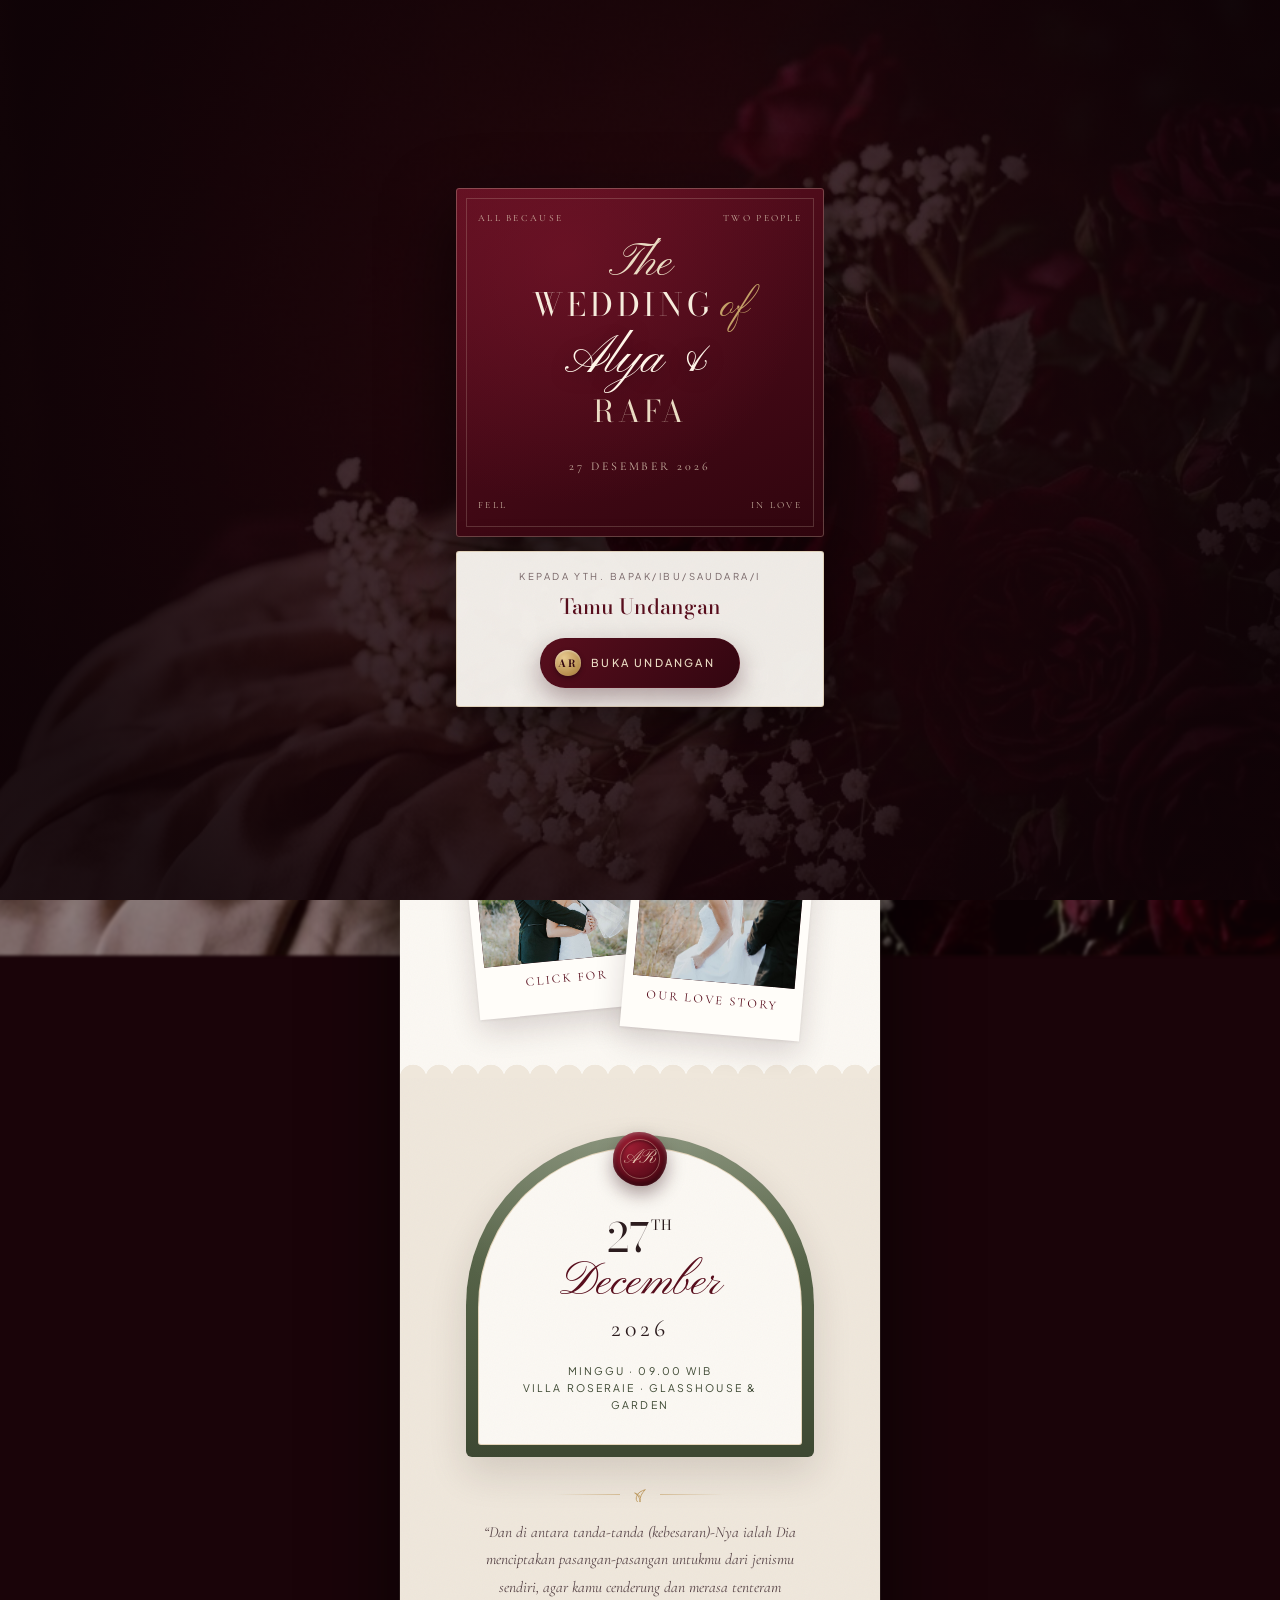
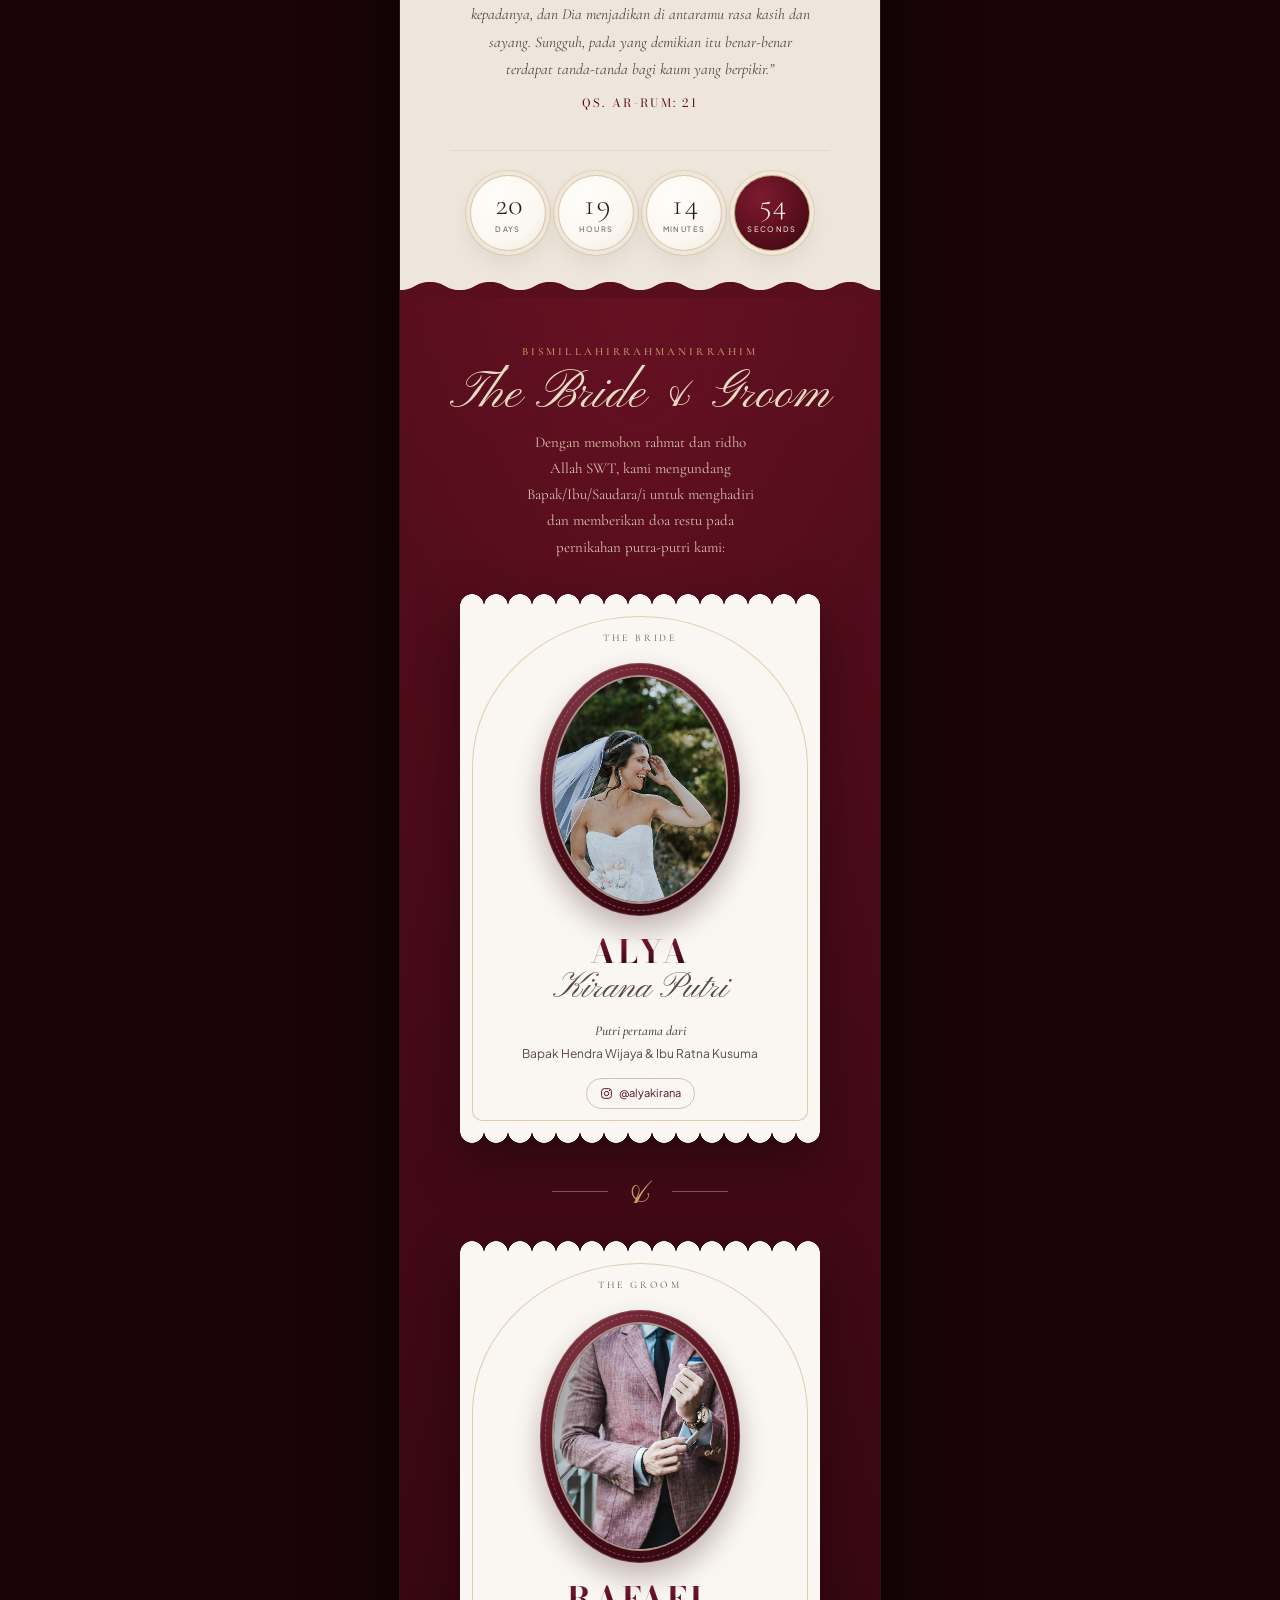
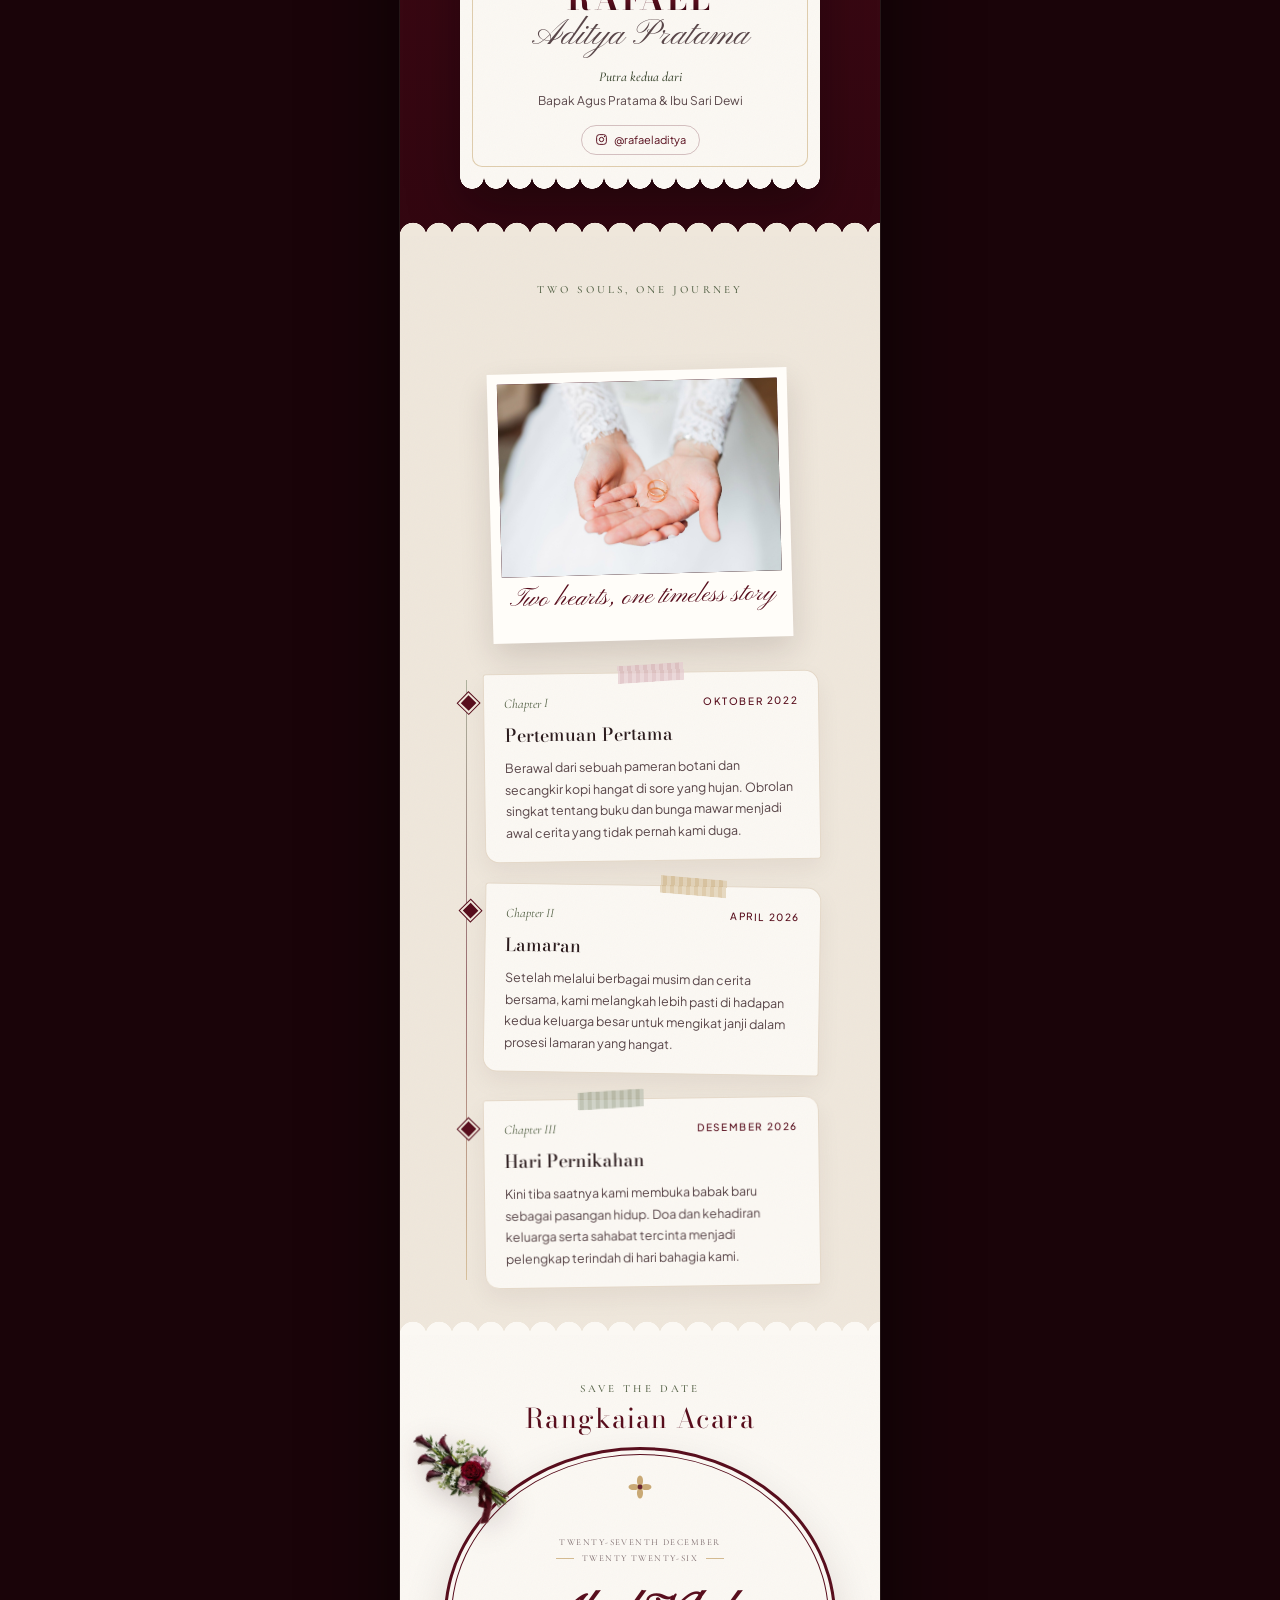
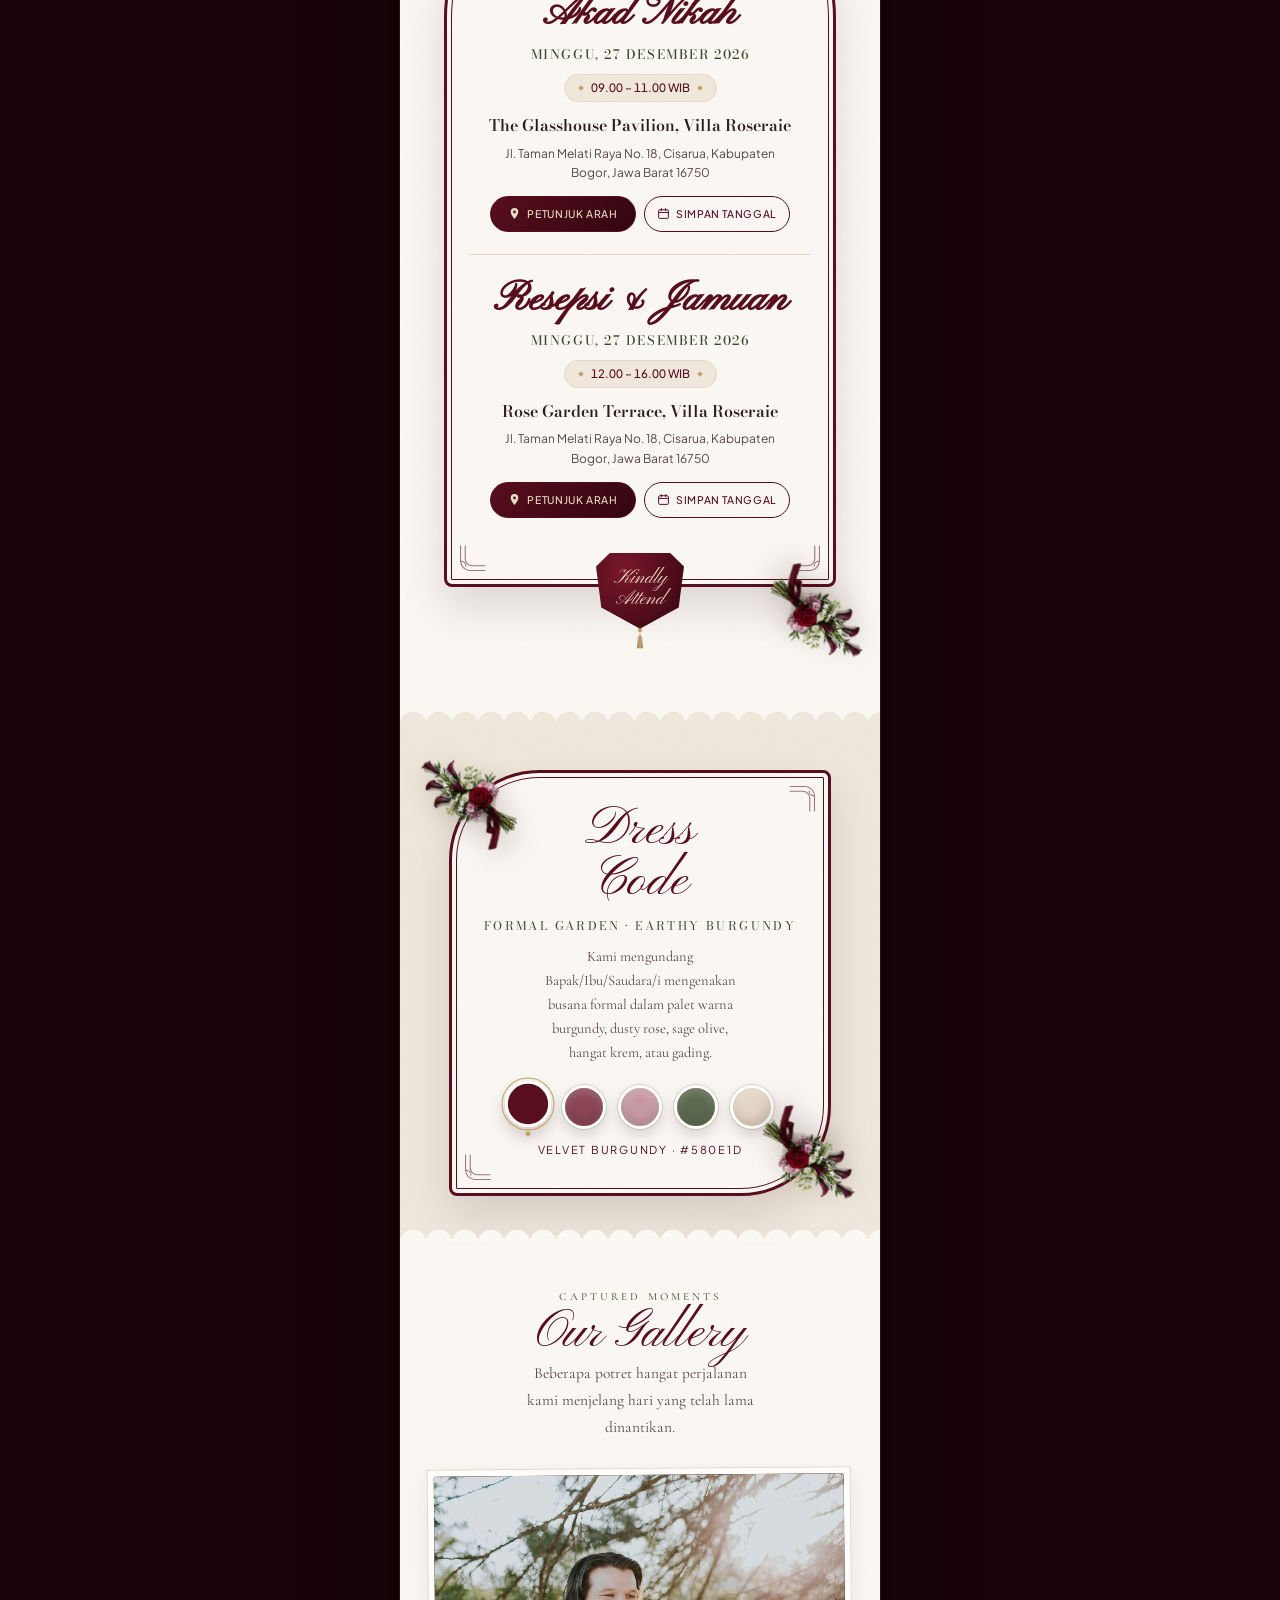
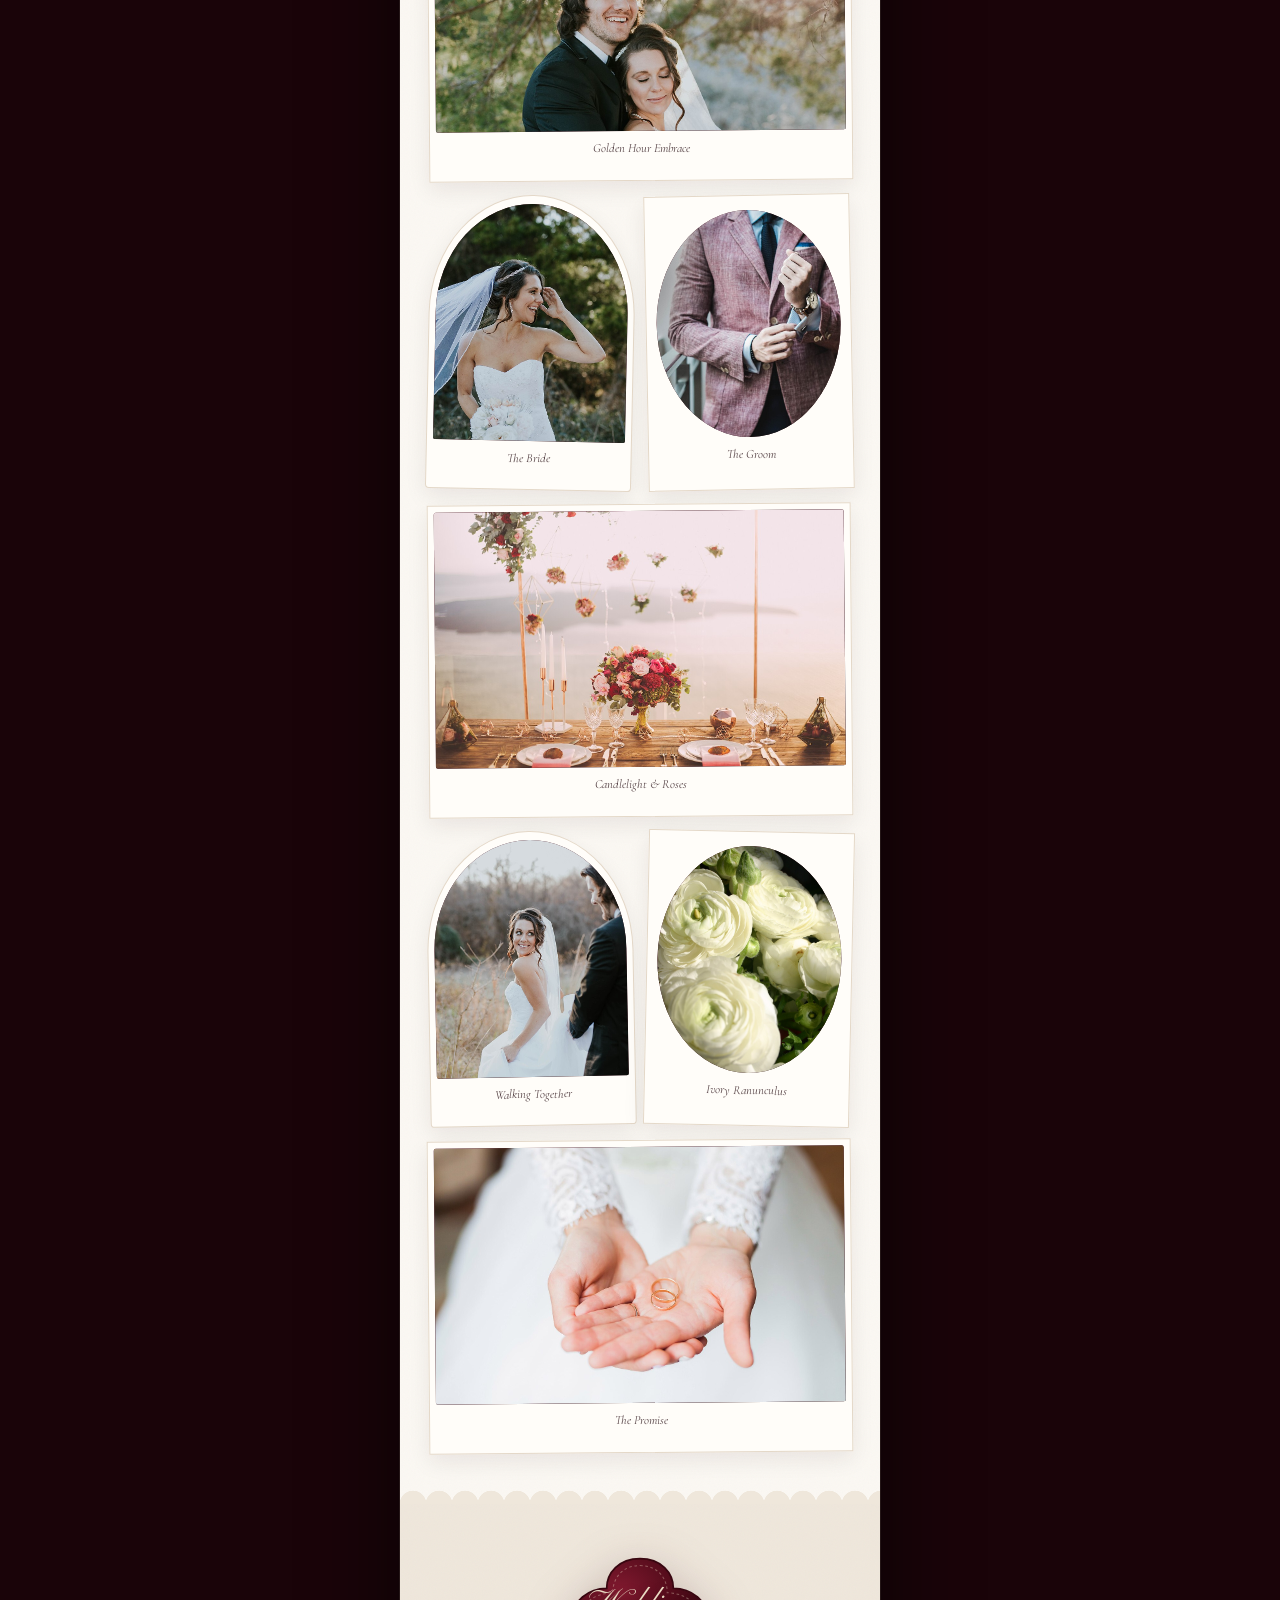
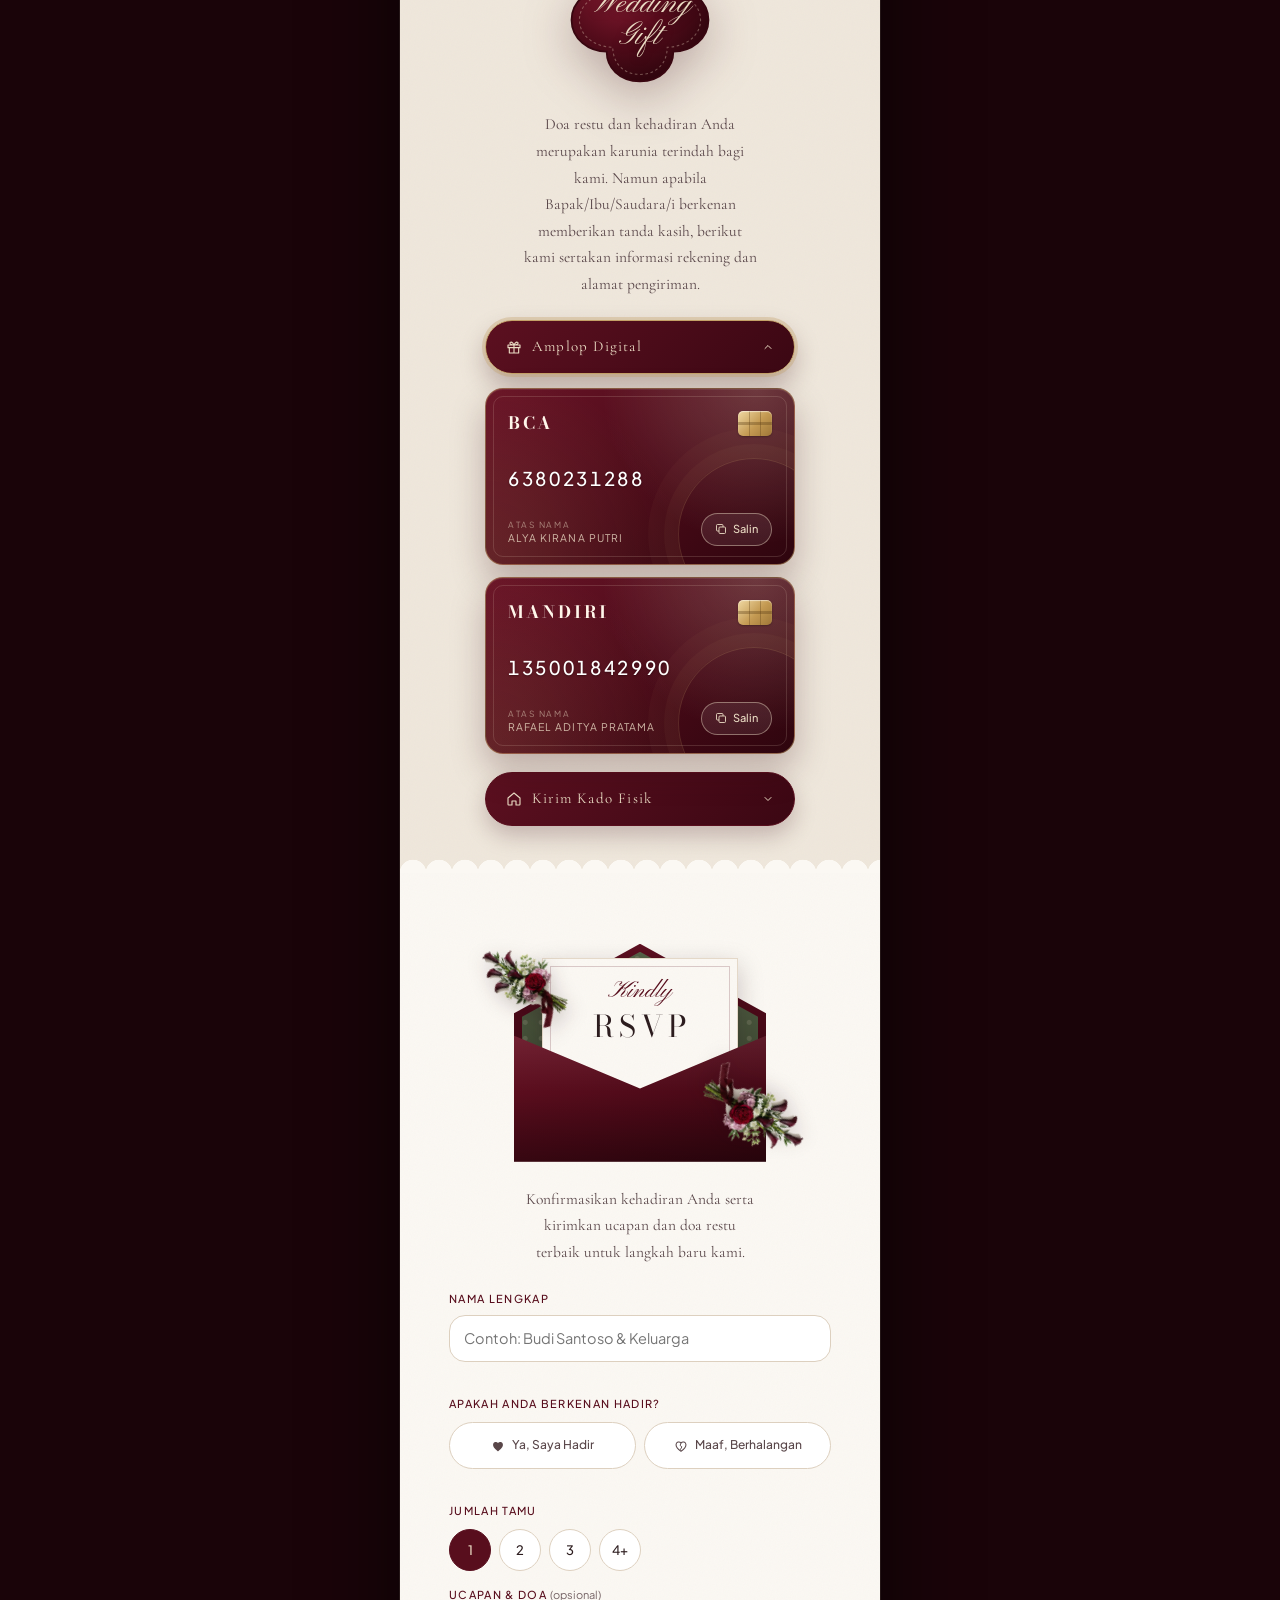
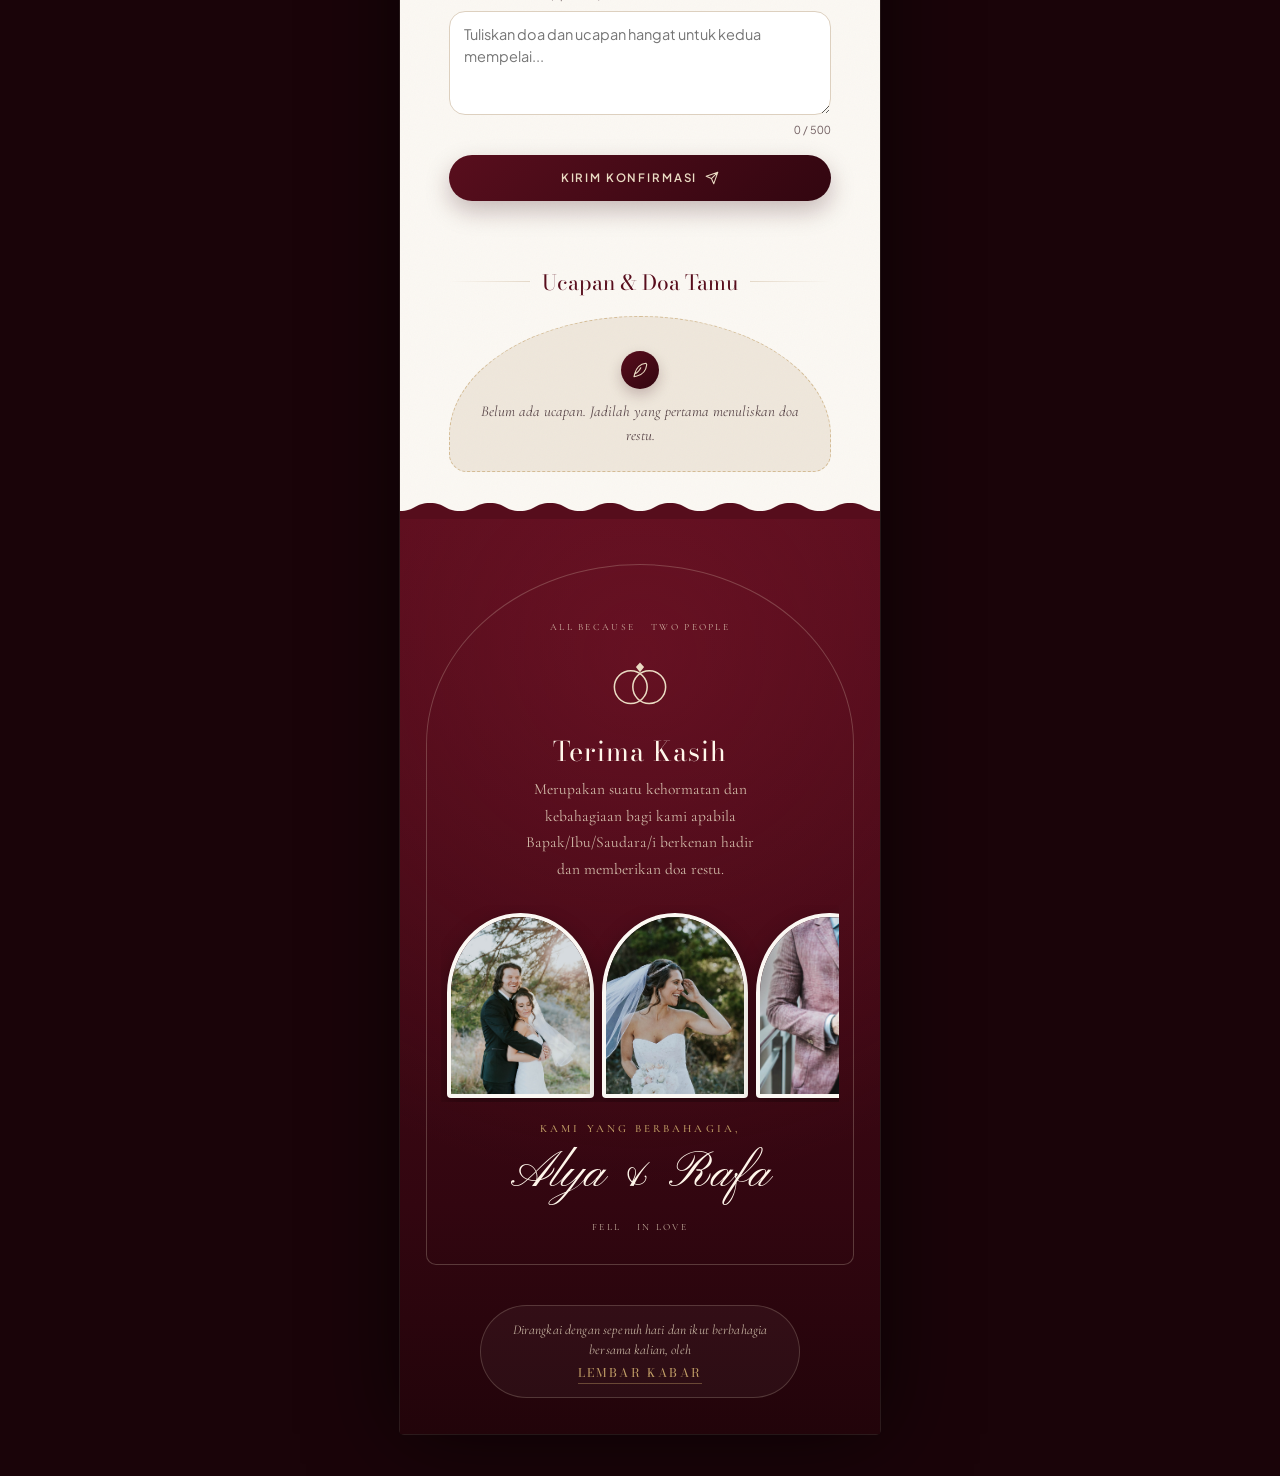
==== commit 2ad52e22: "Replace boxy layout with arch, scallop and round shapes; add Lembar Kabar credit - Arch "glasshouse " ====
--- a/index.html
+++ b/index.html
@@ -56,7 +56,7 @@
   --f-script: "Pinyon Script", "Brush Script MT", cursive;
   --f-sans: "Plus Jakarta Sans", system-ui, -apple-system, sans-serif;
 
-  --suite-w: 940px;
+  --suite-w: 480px;
   --paper-grain: url("data:image/svg+xml,%3Csvg xmlns='http://www.w3.org/2000/svg' width='140' height='140'%3E%3Cfilter id='n'%3E%3CfeTurbulence type='fractalNoise' baseFrequency='0.85' numOctaves='3' stitchTiles='stitch'/%3E%3C/filter%3E%3Crect width='100%25' height='100%25' filter='url(%23n)' opacity='0.032'/%3E%3C/svg%3E");
   color-scheme: light;
 }
@@ -118,7 +118,7 @@
 .rail {
   display: none;
 }
-@media (min-width: 1280px) {
+@media (min-width: 1060px) {
   .rail {
     position: fixed;
     left: max(22px, calc(50% - var(--suite-w) / 2 - 178px));
@@ -258,37 +258,103 @@
 .cover-wrap {
   position: relative;
   z-index: 2;
-  width: min(720px, 100%);
+  width: 100%;
+  max-width: 368px;
   display: grid;
-  background: var(--burgundy-deep);
-  border: 1px solid rgba(234, 219, 195, .38);
-  box-shadow: 0 28px 70px rgba(0, 0, 0, .62);
+  justify-items: center;
+  gap: 14px;
+}
+
+/* Burgundy Editorial Booklet Card (Reference #3) */
+.booklet {
+  position: relative;
+  width: 100%;
+  padding: 22px 22px 24px;
+  background:
+    radial-gradient(circle at 30% 20%, rgba(130, 24, 46, .45), transparent 65%),
+    linear-gradient(155deg, #5d0f20 0%, #440916 55%, #30050e 100%);
+  color: var(--gold-light);
+  border-radius: 3px;
+  box-shadow:
+    0 28px 70px rgba(0, 0, 0, .62),
+    inset 0 0 0 1px rgba(234, 219, 195, .28);
+  text-align: center;
+  overflow: hidden;
   animation: coverIn .85s cubic-bezier(.2, .7, .2, 1) both;
 }
-.cover-photo.ph { min-height: clamp(160px, 32svh, 310px); }
-.cover-details {
-  padding: clamp(14px, 4vw, 34px);
+.booklet::before {
+  content: "";
+  position: absolute;
+  inset: 10px;
+  border: 1px solid rgba(234, 219, 195, .2);
+  pointer-events: none;
+}
+.booklet-corners {
+  display: flex;
+  justify-content: space-between;
+  font-family: var(--f-serif);
+  font-size: 9.5px;
+  letter-spacing: .24em;
+  text-transform: uppercase;
+  color: rgba(234, 219, 195, .78);
+}
+.booklet-center {
+  padding: 22px 8px 20px;
+}
+.booklet-the {
+  font-family: var(--f-script);
+  font-size: 46px;
+  line-height: .7;
   color: var(--gold-light);
-  text-align: center;
-}
-.cover-details > .kicker { color: var(--gold-light); }
-.cover-names {
-  margin: 4px 0;
-  color: var(--ivory);
-  font: 400 clamp(38px, 8vw, 67px)/1 var(--f-didone);
-  overflow-wrap: anywhere;
-}
-.cover-date {
-  margin: 8px 0 18px;
-  font-family: var(--f-serif);
-  font-size: 13px;
+  margin-bottom: 4px;
+}
+.booklet-word {
+  font-family: var(--f-didone);
+  font-weight: 400;
+  font-size: 32px;
   letter-spacing: .12em;
   text-transform: uppercase;
-}
-@media (min-width: 680px) {
-  .cover-wrap { grid-template-columns: 1fr 1fr; }
-  .cover-details { align-self: center; }
-}
+  color: #f6ecdc;
+  line-height: 1.05;
+}
+.booklet-word em {
+  font-family: var(--f-script);
+  text-transform: none;
+  letter-spacing: 0;
+  font-style: normal;
+  font-size: 40px;
+  margin-left: 6px;
+  color: var(--gold);
+}
+.booklet-names {
+  margin-top: 8px;
+}
+.booklet-names .n1 {
+  display: block;
+  font-family: var(--f-script);
+  font-size: 52px;
+  line-height: .96;
+  color: #fff6e9;
+  text-shadow: 0 4px 20px rgba(0, 0, 0, .35);
+}
+.booklet-names .n2 {
+  display: block;
+  font-family: var(--f-didone);
+  font-size: 30px;
+  letter-spacing: .14em;
+  text-transform: uppercase;
+  color: var(--gold-light);
+  margin-top: 2px;
+}
+.booklet-date {
+  margin-top: 18px;
+  font-family: var(--f-serif);
+  font-size: 12px;
+  letter-spacing: .24em;
+  text-transform: uppercase;
+  color: rgba(234, 219, 195, .82);
+}
+
 /* Guest Slip + Wax Seal CTA */
 .guest-slip {
   width: 100%;
@@ -298,7 +364,7 @@
   background-image: var(--paper-grain);
   color: var(--ink);
   text-align: center;
-  box-shadow: 0 8px 26px rgba(0, 0, 0, .24);
+  box-shadow: 0 18px 46px rgba(0, 0, 0, .45);
   border: 1px solid rgba(196, 161, 104, .35);
   animation: coverIn 1s cubic-bezier(.2, .7, .2, 1) .2s both;
 }
@@ -467,92 +533,103 @@
   color: rgba(234, 219, 195, .55);
 }
 
-/* Opening spread */
+/* ==========================================================================
+   1. SUITE OPENING — FLORAL ENVELOPE + SCALLOPED MEDALLION + AUDIO + POLAROIDS
+   ========================================================================== */
 .opening {
-  background: var(--parchment);
+  padding: 20px 22px 44px;
   text-align: center;
-}
-.opening-spread { display: grid; }
-.opening-portrait.ph {
-  min-height: clamp(250px, 72vw, 470px);
-  border-radius: 0;
-}
-.opening-card {
+  position: relative;
+}
+
+/* Open Velvet Burgundy Envelope Bouquet (Ref #1) */
+.envelope-hero {
+  position: relative;
+  width: min(330px, 90%);
+  margin: 0 auto;
+  z-index: 1;
+}
+.envelope-hero img {
+  width: 100%;
+  height: auto;
+  filter: drop-shadow(0 16px 26px rgba(48, 8, 16, .22));
+  transform-origin: 50% 70%;
+  transition: transform 1.2s cubic-bezier(.2, .7, .2, 1);
+}
+body.opened .envelope-hero img {
+  animation: bouquetFloat 7s ease-in-out infinite alternate;
+}
+@keyframes bouquetFloat {
+  from { transform: translateY(0) scale(1); }
+  to { transform: translateY(-4px) scale(1.012); }
+}
+
+/* Scalloped Die-Cut Invitation Medallion (Ref #1 & #2) */
+.scallop-card {
+  position: relative;
+  z-index: 2;
+  width: min(358px, 95%);
+  margin: -52px auto 0;
+  padding: 52px 36px 48px;
   display: grid;
-  place-content: center;
-  justify-items: center;
-  padding: 34px 20px 30px;
-  min-width: 0;
-  background: var(--paper-grain), radial-gradient(ellipse at 50% 10%, var(--ivory), var(--parchment));
-  box-shadow: inset 0 0 0 1px #d5c4ae, inset 0 0 0 8px var(--ivory), inset 0 0 0 9px #d5c4ae;
-}
-.opening-card h1 {
-  margin: 8px 0 10px;
-  font: 400 clamp(44px, 8vw, 78px)/.96 var(--f-didone);
+  place-items: center;
+  text-align: center;
+  filter: drop-shadow(0 14px 28px rgba(44, 20, 24, .14));
+}
+.scallop-bg {
+  position: absolute;
+  inset: 0;
+  width: 100%;
+  height: 100%;
+  z-index: -1;
+}
+.scallop-sprig {
+  position: absolute;
+  top: -12px;
+  left: -8px;
+  width: 80px;
+  pointer-events: none;
+  transform: rotate(-16deg);
+  filter: drop-shadow(0 6px 12px rgba(40, 12, 18, .18));
+}
+.scallop-card .join {
+  font-family: var(--f-serif);
+  font-size: 10.5px;
+  font-weight: 500;
+  letter-spacing: .24em;
+  text-transform: uppercase;
+  color: var(--mute);
+  line-height: 1.5;
+}
+.scallop-card .couple-script {
+  margin: 10px 0 8px;
+  font-family: var(--f-script);
+  font-size: 50px;
+  line-height: .95;
   color: var(--burgundy);
-  overflow-wrap: anywhere;
-}
-.opening-card h1 i { color: var(--olive); font-family: var(--f-serif); }
-.opening-date {
-  color: var(--burgundy);
-  font: 600 15px var(--f-serif);
-  letter-spacing: .13em;
-  text-transform: uppercase;
-}
-.opening-card .venue-sub { margin-top: 3px; color: var(--ink-soft); }
-.opening-card .invitation-links { margin-top: 18px; }
-.envelope-hero {
-  width: clamp(110px, 25vw, 168px);
-  height: auto;
-  margin: -76px auto 12px;
-  position: relative;
-  filter: drop-shadow(0 8px 12px rgba(48, 8, 16, .26));
-}
-@media (min-width: 680px) {
-  .opening-spread { grid-template-columns: 1fr 1fr; }
-  .opening-portrait.ph { min-height: 520px; }
-  .opening-card { padding-top: 28px; }
-  .envelope-hero { margin-top: 0; }
-}
-
-.invitation-links {
-  display: flex;
-  flex-wrap: wrap;
-  justify-content: center;
-  gap: 8px;
-  margin: 22px auto 0;
-}
-.invitation-links a {
-  display: inline-flex;
-  align-items: center;
-  gap: 6px;
-  min-height: 44px;
-  padding: 6px 12px;
-  border: 1px solid #d4c0a6;
-  border-radius: 99px;
-  background: var(--ivory);
-  color: var(--burgundy);
-  font: 600 13px/1.2 var(--f-serif);
-  text-decoration: none;
-  transition: background .2s ease, color .2s ease;
-}
-.invitation-links svg { width: 14px; height: 14px; flex: none; }
-.invitation-links a:last-child {
-  border-color: var(--burgundy);
-  background: var(--burgundy);
-  color: var(--ivory);
-}
-@media (hover: hover) {
-  .invitation-links a:hover { background: var(--parchment); }
-  .invitation-links a:last-child:hover { background: var(--burgundy-deep); }
+}
+.scallop-card .couple-script span {
+  display: block;
+  font-family: var(--f-serif);
+  font-style: italic;
+  font-size: 26px;
+  line-height: 1.1;
+  color: var(--olive);
+  margin: 2px 0;
+}
+.scallop-card .venue-sub {
+  margin-top: 8px;
+  font-family: var(--f-serif);
+  font-size: 13px;
+  letter-spacing: .05em;
+  color: var(--ink-soft);
+  line-height: 1.45;
+  max-width: 24ch;
 }
 
 /* Minimalist Vinyl Audio Bar (Ref #1) */
 .vinyl-player {
-  margin: 0 auto;
-  padding: 14px 20px 18px;
-  border-top: 1px solid var(--linen);
-  background: var(--ivory);
+  margin: 28px auto 0;
   display: flex;
   flex-direction: column;
   align-items: center;
@@ -585,8 +662,7 @@
   border: 0;
   padding: 0;
   background:
-    radial-gradient(circle, var(--ivory) 0 5%, var(--burgundy) 6% 24%, transparent 25%),
-    repeating-radial-gradient(circle, #25171a 0 2px, #39262b 2.5px 3px);
+    radial-gradient(circle at 50% 50%, var(--ivory) 0 11%, var(--burgundy) 11.5% 24%, #1f0a0e 24.5% 100%);
   color: var(--gold-light);
   cursor: pointer;
   display: grid;
@@ -618,6 +694,65 @@
   max-width: 28ch;
 }
 @keyframes spin { to { transform: rotate(360deg); } }
+
+/* Overlapping Tilted Polaroid Pair (Ref #1 & #2) */
+.polaroid-duo {
+  position: relative;
+  display: flex;
+  justify-content: center;
+  align-items: flex-start;
+  margin: 34px auto 6px;
+  padding: 10px 6px 14px;
+  max-width: 380px;
+}
+.polaroid-card {
+  position: relative;
+  width: 49%;
+  background: #fffdf9;
+  padding: 9px 9px 26px;
+  box-shadow: 0 12px 30px rgba(44, 18, 22, .16), 0 1px 3px rgba(44, 18, 22, .08);
+  text-decoration: none;
+  color: var(--ink);
+  transition: transform .45s cubic-bezier(.2, .7, .2, 1), box-shadow .4s ease;
+  cursor: pointer;
+}
+.polaroid-card:first-child {
+  transform: rotate(-5.5deg) translate(8px, 0);
+  z-index: 1;
+}
+.polaroid-card:nth-child(2) {
+  transform: rotate(5deg) translate(-8px, 22px);
+  z-index: 2;
+}
+.polaroid-card:hover {
+  transform: rotate(0deg) translateY(-6px) scale(1.03);
+  z-index: 5;
+  box-shadow: 0 20px 42px rgba(44, 18, 22, .24);
+}
+.polaroid-card .ph {
+  aspect-ratio: 4 / 4.6;
+  width: 100%;
+}
+.polaroid-card span {
+  display: block;
+  margin-top: 10px;
+  font-family: var(--f-serif);
+  font-size: 12.5px;
+  letter-spacing: .16em;
+  text-transform: uppercase;
+  color: var(--burgundy);
+  line-height: 1.3;
+}
+.polaroid-sprig {
+  position: absolute;
+  top: -14px;
+  right: -4px;
+  width: 78px;
+  z-index: 4;
+  pointer-events: none;
+  transform: rotate(18deg);
+  filter: drop-shadow(0 6px 12px rgba(44, 14, 20, .2));
+}
 
 /* ==========================================================================
    2. SAVE THE DATE WAX-SEAL CARD + VERSE + THIN-SERIF COUNTDOWN (Ref #1 & #2)
@@ -1708,7 +1843,7 @@
    ========================================================================== */
 .rsvp-envelope-stage {
   position: relative;
-  width: min(284px, 100%);
+  width: 284px;
   height: 244px;
   margin: 0 auto 24px;
 }
@@ -1731,8 +1866,7 @@
   top: 34px;
   height: 112px;
   background:
-    repeating-linear-gradient(45deg, transparent 0 10px, rgba(234, 219, 195, .18) 10px 11px),
-    repeating-linear-gradient(-45deg, transparent 0 10px, rgba(234, 219, 195, .18) 10px 11px),
+    radial-gradient(circle at 20% 40%, rgba(234, 219, 195, .14) 2px, transparent 3px) 0 0 / 16px 16px,
     linear-gradient(180deg, var(--olive), var(--olive-deep));
   clip-path: polygon(50% 0%, 100% 58%, 100% 100%, 0% 100%, 0% 58%);
   z-index: 2;
@@ -1768,14 +1902,15 @@
   line-height: 1;
   color: var(--burgundy);
 }
-.env-card h2 {
+.env-card strong {
   font-family: var(--f-didone);
   font-weight: 400;
   font-size: 30px;
   line-height: 1;
   letter-spacing: .16em;
+  margin-right: -.16em;
   color: var(--ink);
-  margin: 8px -.16em 0 0;
+  margin-top: 8px;
 }
 
 /* Front burgundy pocket */
@@ -1786,9 +1921,6 @@
   bottom: 0;
   height: 126px;
   background:
-    var(--paper-grain),
-    linear-gradient(146deg, transparent 49.4%, rgba(234, 219, 195, .24) 50%, transparent 50.6%) left bottom / 50% 78% no-repeat,
-    linear-gradient(214deg, transparent 49.4%, rgba(234, 219, 195, .24) 50%, transparent 50.6%) right bottom / 50% 78% no-repeat,
     linear-gradient(160deg, #671123 0%, #4b0917 58%, #34050f 100%);
   clip-path: polygon(0 0, 50% 42%, 100% 0, 100% 100%, 0 100%);
   z-index: 4;
@@ -1799,23 +1931,6 @@
   position: absolute;
   inset: 0;
   background: linear-gradient(180deg, rgba(255, 255, 255, .07), transparent 45%, rgba(0, 0, 0, .28));
-}
-.env-seal {
-  position: absolute;
-  z-index: 5;
-  bottom: 46px;
-  left: 50%;
-  width: 42px;
-  aspect-ratio: 1;
-  translate: -50%;
-  display: grid;
-  place-items: center;
-  border: 3px double #805a2d;
-  border-radius: 46% 54% 48% 51%;
-  background: radial-gradient(circle at 35% 27%, #f1d7a1, #b08249 78%);
-  color: var(--burgundy-deep);
-  font: 700 14px var(--f-didone);
-  box-shadow: 0 4px 9px rgba(32, 6, 12, .38);
 }
 .env-sprig-l {
   position: absolute;
@@ -2173,8 +2288,6 @@
   position: relative;
   padding: 24px 20px 28px;
   border: 1px solid rgba(234, 219, 195, .24);
-  outline: 1px solid rgba(234, 219, 195, .12);
-  outline-offset: 5px;
 }
 .closing-rings {
   width: 82px;
@@ -2281,88 +2394,241 @@
 }
 @keyframes burstOut { to { transform: translate(var(--x), var(--y)) scale(.5); opacity: 0; } }
 
-/* Editorial spreads */
-.date-insert { min-width: 0; }
-#ayat .std-card { margin-top: 12px; }
-#ayat .verse-box {
-  max-width: 44ch;
-  padding: 0 8px;
-}
-.verse-text { font-size: clamp(17px, 2.4vw, 23px); }
-.countdown-wrap { margin-top: 22px; padding-top: 16px; }
-.cd-unit { min-width: clamp(49px, 15vw, 65px); }
-.cd-unit small { letter-spacing: .11em; }
-
-#mempelai {
-  background: var(--paper-grain), radial-gradient(ellipse at 50% 0, #79243a, var(--burgundy-deep) 76%);
-}
-.cameo-mat { width: min(100%, 196px); }
-
-.guest-details { background: var(--ivory); }
-#acara .serif-title { margin-top: 3px; }
-#busana .dress-card {
-  border: 1px solid #bfa282;
-  outline-color: #bfa282;
-}
-#busana .sprig-tl { width: 76px; left: -18px; top: -23px; }
-#busana .sprig-br { width: 76px; right: -18px; bottom: -23px; }
-
-#rsvp-section { background: var(--paper-grain), #f0e2db; }
-.rsvp-intro .lead { margin: 0 auto 24px; }
-#rsvp.rsvp-form {
-  width: 100%;
-  max-width: 440px;
-  padding: clamp(15px, 3vw, 27px);
-  border: 1px solid #d5c0ad;
-  background: var(--ivory);
-  box-shadow: 0 14px 36px rgba(44, 16, 20, .08);
-}
-#kisah .story-spread { margin-top: 22px; }
-#kisah .story-polaroid-head { transform: rotate(-2deg); }
-.closing-frame { max-width: 700px; margin-inline: auto; }
-
-@media (min-width: 680px) {
-  .suite .sec { padding: 60px 38px; }
-  #ayat,
-  .rsvp-spread,
-  .story-spread {
-    display: grid;
-    grid-template-columns: minmax(0, 1fr) minmax(0, 1fr);
-    align-items: center;
-    gap: clamp(24px, 5vw, 64px);
-  }
-  #ayat .verse-box {
-    margin: 0;
-    padding: 18px 0 18px 26px;
-    border-left: 1px solid #cfbca5;
-  }
-  .couple-stack {
-    max-width: 760px;
-    grid-template-columns: minmax(0, 1fr) 36px minmax(0, 1fr);
-    gap: 12px;
-  }
-  .couple-amp::before, .couple-amp::after { display: none; }
-  #kisah .story-polaroid-head { margin: 0 auto; }
-  #kisah .chapters { margin: 0; }
-  .gallery-grid { grid-template-columns: repeat(4, minmax(0, 1fr)); }
-  .gal-item .ph,
-  .gal-item.wide .ph { aspect-ratio: auto; height: clamp(130px, 19vw, 210px); }
-  .gal-item.wide:last-child { grid-column: 1 / -1; }
-  .gal-item.wide:last-child .ph { height: 260px; }
-  .closing .filmstrip .ph { flex-basis: calc((100% - 32px) / 5); }
-}
-
-@media (min-width: 820px) {
-  .guest-details {
-    display: grid;
-    grid-template-columns: minmax(0, 1.25fr) minmax(0, 1fr);
-  }
-  #busana {
-    display: grid;
-    align-items: center;
-    border-left: 1px solid var(--linen);
-  }
-}
+/* ==========================================================================
+   SHAPE LANGUAGE — arches, scallops, tilted notes & round forms
+   (breaks up the boxy rhythm; arch motif echoes the glasshouse venue)
+   ========================================================================== */
+
+/* Scalloped / wavy section seams */
+.sec::before, .closing::before {
+  content: "";
+  position: absolute;
+  left: 0;
+  right: 0;
+  top: -13px;
+  height: 14px;
+  background: var(--edge, var(--ivory));
+  -webkit-mask: radial-gradient(circle at 50% 100%, #000 68%, transparent 71%) 0 0 / 26px 14px repeat-x;
+  mask: radial-gradient(circle at 50% 100%, #000 68%, transparent 71%) 0 0 / 26px 14px repeat-x;
+  pointer-events: none;
+  z-index: 1;
+}
+.sec.parchment { --edge: var(--parchment); }
+.sec.burgundy, .closing { --edge: var(--burgundy); }
+.sec.burgundy::before, .closing::before {
+  top: -17px;
+  height: 18px;
+  -webkit-mask: url("data:image/svg+xml,%3Csvg xmlns='http://www.w3.org/2000/svg' width='120' height='18' viewBox='0 0 120 18'%3E%3Cpath d='M0 10C15 10 15 2 30 2S45 10 60 10 75 2 90 2 105 10 120 10V18H0z'/%3E%3C/svg%3E") 0 0 / 120px 18px repeat-x;
+  mask: url("data:image/svg+xml,%3Csvg xmlns='http://www.w3.org/2000/svg' width='120' height='18' viewBox='0 0 120 18'%3E%3Cpath d='M0 10C15 10 15 2 30 2S45 10 60 10 75 2 90 2 105 10 120 10V18H0z'/%3E%3C/svg%3E") 0 0 / 120px 18px repeat-x;
+}
+.closing::before { background: #560d1c; }
+
+/* Save the date — arched window card, wax seal on the crown */
+.std-card {
+  border-radius: 50% 50% 6px 6px / 170px 170px 6px 6px;
+  padding: 12px;
+  background:
+    radial-gradient(circle at 50% 0%, rgba(255, 255, 255, .12), transparent 60%),
+    linear-gradient(180deg, var(--olive-soft), var(--olive) 40%, var(--olive-deep));
+}
+.std-inner {
+  border-radius: 50% 50% 3px 3px / 160px 160px 3px 3px;
+  padding-top: 70px;
+}
+.std-card .wax-seal { top: -16px; }
+
+/* Countdown — round medallions instead of tiles */
+.countdown-row { align-items: center; }
+.cd-unit {
+  width: clamp(62px, 17vw, 76px);
+  min-width: 0;
+  aspect-ratio: 1;
+  padding: 0;
+  display: grid;
+  place-content: center;
+  border-radius: 50%;
+  background: radial-gradient(circle at 35% 28%, #fffdf9, var(--ivory) 60%, #f1e8da);
+  border: 1px solid rgba(196, 161, 104, .55);
+  box-shadow: 0 0 0 4px var(--parchment), 0 0 0 5px rgba(196, 161, 104, .3), 0 10px 22px rgba(44, 18, 22, .08);
+}
+.cd-unit b { font-size: clamp(24px, 7vw, 30px); }
+.cd-unit small { margin-top: 3px; font-size: 7.5px; letter-spacing: .18em; }
+.cd-unit.sec-u {
+  background: radial-gradient(circle at 35% 28%, #7d1a2f, var(--burgundy) 60%, var(--burgundy-deep));
+  border-color: var(--gold);
+}
+.cd-unit.sec-u b { color: #fff6ea; }
+.cd-unit.sec-u small { color: var(--gold-light); }
+.cd-sep { display: none; }
+.countdown-row { gap: clamp(6px, 2.4vw, 12px); }
+
+/* Couple — die-cut place cards with scalloped crown & foot, oval locket mat */
+#couple { filter: drop-shadow(0 20px 26px rgba(14, 2, 5, .45)); }
+.cameo-card {
+  box-shadow: none;
+  border: 0;
+  border-radius: 0;
+  padding: 36px 24px 34px;
+  -webkit-mask:
+    radial-gradient(circle at 50% 100%, #000 68%, transparent 71%) 0 0 / 24px 12px repeat-x,
+    linear-gradient(#000 0 0) 0 11px / 100% calc(100% - 22px) no-repeat,
+    radial-gradient(circle at 50% 0%, #000 68%, transparent 71%) 0 100% / 24px 12px repeat-x;
+  mask:
+    radial-gradient(circle at 50% 100%, #000 68%, transparent 71%) 0 0 / 24px 12px repeat-x,
+    linear-gradient(#000 0 0) 0 11px / 100% calc(100% - 22px) no-repeat,
+    radial-gradient(circle at 50% 0%, #000 68%, transparent 71%) 0 100% / 24px 12px repeat-x;
+}
+.cameo-card::before {
+  inset: 22px 12px;
+  border-radius: 50% 50% 10px 10px / 150px 150px 10px 10px;
+  border-color: rgba(196, 161, 104, .5);
+}
+.cameo-mat {
+  width: 200px;
+  padding: 12px;
+  border-radius: 50%;
+  background:
+    radial-gradient(circle at 30% 20%, rgba(255, 255, 255, .14), transparent 55%),
+    linear-gradient(155deg, var(--burgundy-mid), var(--burgundy-deep));
+  box-shadow: 0 14px 28px rgba(48, 8, 16, .28), inset 0 0 0 1px rgba(234, 219, 195, .2);
+}
+.cameo-mat::after { inset: 5px; border-radius: 50%; border-style: dashed; }
+.cameo-oval { border-radius: 50%; }
+
+/* Love story — tilted keepsake notes with washi tape */
+.chapter {
+  border-radius: 3px 14px 3px 14px;
+  border-top-width: 1px;
+  border-top-color: var(--linen);
+  transform: rotate(-.8deg);
+}
+.chapter:nth-child(even) { transform: rotate(.9deg); }
+.chapter:hover { transform: rotate(0) translateY(-3px); }
+.chapter::after {
+  content: "";
+  position: absolute;
+  top: -9px;
+  left: 50%;
+  width: 70px;
+  height: 18px;
+  margin-left: -35px;
+  transform: rotate(-3deg);
+  background:
+    repeating-linear-gradient(90deg, rgba(255, 255, 255, .25) 0 4px, transparent 4px 8px),
+    rgba(214, 174, 181, .62);
+  box-shadow: 0 1px 2px rgba(44, 18, 22, .08);
+  -webkit-mask: linear-gradient(90deg, transparent 0 2px, #000 2px calc(100% - 2px), transparent 0);
+}
+.chapter:nth-child(even)::after { transform: rotate(4deg); background-color: rgba(196, 161, 104, .5); left: 62%; }
+.chapter:nth-child(3n)::after { background-color: rgba(123, 134, 108, .45); left: 38%; }
+
+/* Events — arched glasshouse card */
+.ornate-card {
+  border-radius: 50% 50% 8px 8px / 170px 170px 8px 8px;
+  padding-top: 76px;
+}
+.ornate-card .corner-filigree.tl, .ornate-card .corner-filigree.tr { display: none; }
+.ornate-card::before {
+  content: "";
+  position: absolute;
+  top: 24px;
+  left: 50%;
+  width: 26px;
+  height: 26px;
+  margin-left: -13px;
+  background: url("data:image/svg+xml,%3Csvg xmlns='http://www.w3.org/2000/svg' viewBox='0 0 34 34'%3E%3Cg fill='%23c4a168'%3E%3Cellipse cx='17' cy='9' rx='4' ry='7'/%3E%3Cellipse cx='17' cy='25' rx='4' ry='7'/%3E%3Cellipse cx='9' cy='17' rx='7' ry='4'/%3E%3Cellipse cx='25' cy='17' rx='7' ry='4'/%3E%3C/g%3E%3Ccircle cx='17' cy='17' r='3.2' fill='%23580e1d'/%3E%3C/svg%3E") center / contain no-repeat;
+  opacity: .9;
+}
+.ornate-micro { margin-top: 10px; }
+.event-item .ev-time { border-radius: 99px; }
+.stream-card { border-radius: 50% 50% 6px 6px / 140px 140px 6px 6px; padding-top: 52px; }
+
+/* Dress code — botanical leaf-cut card + fabric-dot swatches */
+.dress-card { border-radius: 90px 8px 90px 8px; }
+.dress-card .corner-filigree.tl, .dress-card .corner-filigree.br { display: none; }
+.swatches { gap: 12px; max-width: 280px; }
+.swatch {
+  width: 44px;
+  height: 44px;
+  border-radius: 50%;
+  border: 3px solid #fffdf9;
+  box-shadow: 0 0 0 1px rgba(44, 28, 30, .14), 0 6px 14px rgba(44, 18, 22, .16), inset 0 -6px 10px rgba(0, 0, 0, .12), inset 0 4px 8px rgba(255, 255, 255, .2);
+}
+.swatch.picked { outline-offset: 2px; outline-width: 1.5px; }
+
+/* Gallery — scattered prints with arch & oval cut mats */
+.gallery-grid { gap: 14px 12px; padding: 4px 2px; }
+.gal-item { transform: rotate(-1.1deg); }
+.gal-item:nth-child(even) { transform: rotate(1.2deg); }
+.gal-item.wide { transform: rotate(-.5deg); }
+.gal-item:hover { transform: rotate(0) translateY(-4px); }
+.gal-item.arch { border-radius: 50% 50% 4px 4px / 120px 120px 4px 4px; padding-top: 8px; }
+.gal-item.arch .ph { border-radius: 50% 50% 2px 2px / 110px 110px 2px 2px; }
+.gal-item.oval .ph { border-radius: 50%; }
+.gal-item.oval { padding: 10px 10px 20px; }
+.gal-item.wide .ph { border-radius: 2px; }
+
+/* Gift — keep cards, soften drawer rhythm */
+.bank-card { border-radius: 18px; }
+
+/* RSVP — rounded, softer controls */
+.rsvp-form input[type="text"], .rsvp-form textarea { border-radius: 16px; }
+.att-pill { border-radius: 999px; }
+.g-chip { width: 42px; min-width: 0; height: 42px; padding: 0; border-radius: 50%; }
+.submit-btn { border-radius: 999px; }
+
+/* Guestbook — letter bubbles */
+.wish-item {
+  border-radius: 20px 20px 20px 6px;
+  background: linear-gradient(180deg, #fff, #fffaf4);
+}
+.wish-item::before { display: none; }
+.wish-av {
+  border-radius: 48% 52% 46% 54% / 52% 48% 54% 46%;
+  background: radial-gradient(circle at 32% 28%, #9b1d32, #6b0f20 50%, #3c0610);
+  box-shadow: inset 0 1px 3px rgba(255, 200, 205, .35), 0 3px 8px rgba(40, 6, 12, .3);
+}
+.wish-empty { border-radius: 50% 50% 18px 18px / 120px 120px 18px 18px; padding-top: 34px; }
+
+/* Closing — arched frame & arched filmstrip prints */
+.closing-frame > .booklet-corners:first-child { justify-content: center; gap: 16px; }
+.closing-frame > .booklet-corners:last-child { justify-content: center; gap: 16px; }
+.closing-frame { border-radius: 50% 50% 10px 10px / 180px 180px 10px 10px; padding-top: 54px; }
+.filmstrip .ph { border-radius: 50% 50% 4px 4px / 80px 80px 4px 4px; }
+.filmstrip { padding-top: 8px; }
+
+/* Lembar Kabar credit */
+.made-by {
+  display: inline-flex;
+  flex-direction: column;
+  align-items: center;
+  gap: 4px;
+  margin-top: 18px;
+  padding: 14px 22px 13px;
+  max-width: 320px;
+  border-radius: 999px;
+  border: 1px solid rgba(234, 219, 195, .2);
+  background: rgba(255, 255, 255, .04);
+  font-family: var(--f-serif);
+  font-style: italic;
+  font-size: 13.5px;
+  line-height: 1.5;
+  letter-spacing: .01em;
+  color: rgba(234, 219, 195, .78);
+}
+.made-by a {
+  font-family: var(--f-didone);
+  font-style: normal;
+  font-size: 12px;
+  letter-spacing: .2em;
+  text-transform: uppercase;
+  color: var(--gold);
+  text-decoration: none;
+  border-bottom: 1px solid rgba(196, 161, 104, .4);
+  padding-bottom: 1px;
+  transition: color .2s, border-color .2s;
+}
+.made-by a:hover { color: #fff6ea; border-color: #fff6ea; }
 
 /* Scroll Reveal */
 .rv {
@@ -2399,7 +2665,6 @@
   <symbol id="i-chev" viewBox="0 0 24 24"><path d="M6 9l6 6 6-6" fill="none" stroke="currentColor" stroke-width="2" stroke-linecap="round" stroke-linejoin="round"/></symbol>
   <symbol id="i-leaf" viewBox="0 0 24 24"><path d="M12 22c0-7 2-12 8-18-6 2-11 4-13 10-1 3-1 6 1 8M12 22c0-5-2-9-8-13 4 1 7 3 9 7" fill="none" stroke="currentColor" stroke-width="1.5" stroke-linecap="round" stroke-linejoin="round"/></symbol>
   <symbol id="i-copy" viewBox="0 0 24 24"><rect x="8" y="8" width="13" height="13" rx="2" fill="none" stroke="currentColor" stroke-width="1.8"/><path d="M16 8V5a2 2 0 0 0-2-2H5a2 2 0 0 0-2 2v9a2 2 0 0 0 2 2h3" fill="none" stroke="currentColor" stroke-width="1.8"/></symbol>
-  <symbol id="i-image" viewBox="0 0 24 24"><rect x="3" y="4" width="18" height="16" rx="2" fill="none" stroke="currentColor" stroke-width="1.7"/><circle cx="9" cy="9" r="1.5" fill="currentColor"/><path d="m4 17 5-5 4 4 3-3 4 4" fill="none" stroke="currentColor" stroke-width="1.7" stroke-linejoin="round"/></symbol>
   <symbol id="i-quill" viewBox="0 0 24 24"><path d="M20 3C12 4 7 9 5 17l-1 4 4-1c8-2 12-7 13-15zM5 17c3-1 6-4 8-8" fill="none" stroke="currentColor" stroke-width="1.5" stroke-linecap="round" stroke-linejoin="round"/></symbol>
   <symbol id="i-corner" viewBox="0 0 36 36"><path d="M2 34V14C2 7.4 7.4 2 14 2h20M8 34V17c0-5 4-9 9-9h17M2 14c4 0 7-3 7-7" fill="none" stroke="currentColor" stroke-width="1.4"/></symbol>
 </svg>
@@ -2408,57 +2673,80 @@
 <div class="stage-bg" aria-hidden="true"></div>
 
 <!-- Desktop Floating Bookmark Rail -->
-<nav class="rail" aria-label="Navigasi Undangan" inert>
+<nav class="rail" aria-label="Navigasi Undangan">
   <div class="rail-monogram" data-mono-short>A &amp; R</div>
   <a href="#opening" class="active">Pembuka</a>
   <a href="#ayat">Tanggal</a>
   <a href="#mempelai">Mempelai</a>
+  <a href="#kisah">Kisah</a>
   <a href="#acara">Acara</a>
   <a href="#busana">Busana</a>
-  <a href="#rsvp-section">RSVP</a>
-  <a href="#kisah">Kisah</a>
   <a href="#galeri">Galeri</a>
   <a href="#hadiah">Hadiah</a>
+  <a href="#rsvp-section">RSVP</a>
 </nav>
 
-<!-- Sampul undangan personal -->
+<!-- ============ 0. INTERACTIVE COVER (REF #3 BOOKLET + WAX SEAL) ============ -->
 <section class="cover" id="cover" aria-label="Sampul Undangan">
   <div class="cover-wrap">
-    <div class="cover-photo ph" data-photo="polaroid2" data-label="Potret pasangan"></div>
-    <div class="cover-details">
-      <p class="kicker">Undangan Pernikahan</p>
-      <p class="cover-names" data-bind="couple">Alya &amp; Rafa</p>
-      <p class="cover-date" data-bind="mainDateShort">27 Desember 2026</p>
-      <div class="guest-slip">
-        <small>Kepada Yth. Bapak/Ibu/Saudara/i</small>
-        <p class="guest-name" id="guest">Tamu Undangan</p>
-        <button class="open-btn" id="open" type="button">
-          <span class="seal-dot" data-initials aria-hidden="true">AR</span>
-          Buka Undangan
-        </button>
+    <div class="booklet">
+      <div class="booklet-corners">
+        <span>All Because</span>
+        <span>Two People</span>
       </div>
+      <div class="booklet-center">
+        <p class="booklet-the">The</p>
+        <p class="booklet-word">Wedding<em>of</em></p>
+        <div class="booklet-names">
+          <span class="n1" data-bind="nickAWithAmp">Alya &amp;</span>
+          <span class="n2" data-bind="nickB">Rafa</span>
+        </div>
+        <p class="booklet-date" data-bind="mainDateShort">27 Desember 2026</p>
+      </div>
+      <div class="booklet-corners">
+        <span>Fell</span>
+        <span>In Love</span>
+      </div>
+    </div>
+
+    <div class="guest-slip">
+      <small>Kepada Yth. Bapak/Ibu/Saudara/i</small>
+      <p class="guest-name" id="guest">Tamu Undangan</p>
+      <button class="open-btn" id="open" type="button">
+        <span class="seal-dot" data-initials>AR</span>
+        Buka Undangan
+      </button>
     </div>
   </div>
 </section>
 
 <!-- ============ MAIN STATIONERY SUITE ============ -->
-<main class="suite" id="top" inert>
-
-  <section class="opening" id="opening" aria-labelledby="opening-title">
-    <div class="opening-spread">
-      <div class="opening-portrait ph" role="img" aria-label="Potret mempelai" data-photo="polaroid1" data-label="Potret mempelai"></div>
-      <div class="opening-card">
-        <img class="envelope-hero" src="img/velvet-envelope.webp" width="800" height="602" alt="" decoding="async">
-        <p class="kicker">Pernikahan</p>
-        <h1 id="opening-title" tabindex="-1"><span data-bind="nickA">Alya</span> <i>&amp;</i> <span data-bind="nickB">Rafa</span></h1>
-        <p class="opening-date" data-bind="mainDateShort">27 Desember 2026</p>
-        <p class="venue-sub" data-bind="venueShort">Villa Roseraie<br>Puncak, Bogor</p>
-        <nav class="invitation-links" aria-label="Tautan cepat undangan">
-          <a href="#acara"><svg aria-hidden="true"><use href="#i-cal"/></svg> Rangkaian Acara</a>
-          <a href="#galeri"><svg aria-hidden="true"><use href="#i-image"/></svg> Galeri</a>
-          <a href="#rsvp-section"><svg aria-hidden="true"><use href="#i-quill"/></svg> RSVP</a>
-        </nav>
-      </div>
+<main class="suite" id="top">
+
+  <!-- 1. SUITE OPENING: VELVET FLORAL ENVELOPE + SCALLOPED CARD + VINYL + POLAROIDS -->
+  <section class="opening" id="opening">
+    <div class="envelope-hero">
+      <img src="img/envelope-bouquet.png" alt="Amplop burgundy dengan buket mawar dan segel lilin emas">
+    </div>
+
+    <div class="scallop-card">
+      <!-- Scalloped Die-Cut SVG Frame -->
+      <svg class="scallop-bg" viewBox="0 0 340 370" preserveAspectRatio="none" aria-hidden="true">
+        <defs>
+          <path id="scallopShape" d="M170,8 C186,8 197,18 210,23 C224,28 240,22 252,32 C264,42 267,58 279,68 C291,78 308,82 315,96 C322,110 315,127 320,142 C325,157 334,170 334,185 C334,200 325,213 320,228 C315,243 322,260 315,274 C308,288 291,292 279,302 C267,312 264,328 252,338 C240,348 224,342 210,347 C197,352 186,362 170,362 C154,362 143,352 130,347 C116,342 100,348 88,338 C76,328 73,312 61,302 C49,292 32,288 25,274 C18,260 25,243 20,228 C15,213 6,200 6,185 C6,170 15,157 20,142 C25,127 18,110 25,96 C32,82 49,78 61,68 C73,58 76,42 88,32 C100,22 116,28 130,23 C143,18 154,8 170,8 Z"/>
+        </defs>
+        <use href="#scallopShape" fill="#fbf8f3" stroke="#e2d5c4" stroke-width="1.5"/>
+        <use href="#scallopShape" fill="none" stroke="#d5c4ae" stroke-width="1" transform="translate(170 185) scale(.925) translate(-170 -185)"/>
+      </svg>
+      <img class="scallop-sprig" src="img/floral-sprig.png" alt="" aria-hidden="true">
+
+      <p class="join">Join Us For<br>The Wedding Of</p>
+      <h1 class="couple-script">
+        <b style="font-weight:400" data-bind="nickA">Alya</b>
+        <span>&amp;</span>
+        <b style="font-weight:400" data-bind="nickB">Rafa</b>
+      </h1>
+      <p class="venue-sub" data-bind="venueShort">Villa Roseraie<br>Puncak, Bogor</p>
     </div>
 
     <!-- Minimalist Vinyl Music Bar (Ref #1) -->
@@ -2476,202 +2764,130 @@
       <p class="vinyl-title" data-bind="musicTitle">Canon in D — Piano &amp; Harp</p>
     </div>
 
+    <!-- Overlapping Tilted Polaroid Pair (Ref #1 & #2) -->
+    <div class="polaroid-duo rv">
+      <a class="polaroid-card" href="#kisah">
+        <div class="ph" data-photo="polaroid1" data-label="Foto 1"></div>
+        <span>Click For</span>
+      </a>
+      <a class="polaroid-card" href="#kisah">
+        <div class="ph" data-photo="polaroid2" data-label="Foto 2"></div>
+        <span>Our Love Story</span>
+      </a>
+      <img class="polaroid-sprig" src="img/floral-sprig.png" alt="" aria-hidden="true">
+    </div>
   </section>
 
   <!-- 2. SAVE THE DATE WAX-SEAL CARD + VERSE + COUNTDOWN -->
   <section class="sec parchment" id="ayat">
-    <div class="date-insert">
-      <div class="std-card rv">
-        <div class="std-inner">
-          <div class="wax-seal" data-initials aria-hidden="true">AR</div>
-          <div class="std-daynum"><span data-bind="dayNum">27</span><sup data-bind="dayOrd">TH</sup></div>
-          <div class="std-month" data-bind="monthName">December</div>
-          <div class="std-year" data-bind="yearNum">2026</div>
-          <div class="std-meta" data-bind="stdMeta">Minggu · 09.00 WIB<br>Villa Roseraie, Bogor</div>
-        </div>
-      </div>
-
-      <div class="countdown-wrap rv" aria-label="Hitung Mundur Pernikahan">
-        <div class="countdown-row">
-          <div class="cd-unit"><b data-c="d">00</b><small>Days</small></div>
-          <span class="cd-sep" aria-hidden="true">:</span>
-          <div class="cd-unit"><b data-c="h">00</b><small>Hours</small></div>
-          <span class="cd-sep" aria-hidden="true">:</span>
-          <div class="cd-unit"><b data-c="m">00</b><small>Minutes</small></div>
-          <span class="cd-sep rose" aria-hidden="true">:</span>
-          <div class="cd-unit sec-u"><b data-c="s">00</b><small>Seconds</small></div>
-        </div>
+    <div class="std-card rv">
+      <div class="std-inner">
+        <div class="wax-seal" data-initials aria-hidden="true">AR</div>
+        <div class="std-daynum"><span data-bind="dayNum">27</span><sup data-bind="dayOrd">TH</sup></div>
+        <div class="std-month" data-bind="monthName">December</div>
+        <div class="std-year" data-bind="yearNum">2026</div>
+        <div class="std-meta" data-bind="stdMeta">Minggu · 09.00 WIB<br>Villa Roseraie, Bogor</div>
       </div>
     </div>
+
     <div class="verse-box rv">
       <div class="divider-leaf" aria-hidden="true"><svg><use href="#i-leaf"/></svg></div>
       <p class="verse-text" data-bind="verseText"></p>
       <p class="verse-ref" data-bind="verseSource"></p>
     </div>
 
+    <div class="countdown-wrap rv" aria-label="Hitung Mundur Pernikahan">
+      <div class="countdown-row">
+        <div class="cd-unit"><b data-c="d">00</b><small>Days</small></div>
+        <span class="cd-sep" aria-hidden="true">:</span>
+        <div class="cd-unit"><b data-c="h">00</b><small>Hours</small></div>
+        <span class="cd-sep" aria-hidden="true">:</span>
+        <div class="cd-unit"><b data-c="m">00</b><small>Minutes</small></div>
+        <span class="cd-sep rose" aria-hidden="true">:</span>
+        <div class="cd-unit sec-u"><b data-c="s">00</b><small>Seconds</small></div>
+      </div>
+    </div>
   </section>
 
   <!-- 3. THE COUPLE — OVAL CAMEO + INTERWOVEN LETTERPRESS TYPOGRAPHY -->
   <section class="sec burgundy" id="mempelai">
     <p class="kicker rv">Bismillahirrahmanirrahim</p>
-    <h2 class="script-title rv">The Bride &amp; Groom</h2>
+    <p class="script-title rv" style="margin-top:6px">The Bride &amp; Groom</p>
     <p class="couple-intro rv">Dengan memohon rahmat dan ridho Allah SWT, kami mengundang Bapak/Ibu/Saudara/i untuk menghadiri dan memberikan doa restu pada pernikahan putra-putri kami:</p>
     <div class="couple-stack" id="couple"></div>
   </section>
 
-  <div class="guest-details">
-    <section class="sec" id="acara">
-      <p class="kicker rv">Save The Date</p>
-      <h2 class="serif-title rv">Rangkaian Acara</h2>
-
-      <div class="ornate-stage rv">
-        <img class="sprig-tl" src="img/botanical-sprig.webp" alt="" loading="lazy" decoding="async">
-        <img class="sprig-br" src="img/botanical-sprig.webp" alt="" loading="lazy" decoding="async">
-
-        <div class="ornate-card">
-          <svg class="corner-filigree tl" aria-hidden="true"><use href="#i-corner"/></svg>
-          <svg class="corner-filigree tr" aria-hidden="true"><use href="#i-corner"/></svg>
-          <svg class="corner-filigree bl" aria-hidden="true"><use href="#i-corner"/></svg>
-          <svg class="corner-filigree br" aria-hidden="true"><use href="#i-corner"/></svg>
-
-          <div class="ornate-micro">
-            <span data-bind="dateWordsLeft">Twenty-Seventh December</span>
-            <span data-bind="dateWordsRight">Twenty Twenty-Six</span>
-          </div>
-
-          <div id="events"></div>
-        </div>
-
-        <a class="tassel-medallion" href="#rsvp-section" aria-label="Konfirmasi Kehadiran">
-          <div class="shield-body">Kindly<br>Attend</div>
-          <svg class="tassel-cord" viewBox="0 0 24 36" aria-hidden="true">
-            <circle cx="12" cy="5" r="3.2" fill="currentColor"/>
-            <path d="M12 8L7 32h10L12 8z" fill="currentColor" opacity=".88"/>
-            <path d="M9.5 14l-1 18M12 12v20M14.5 14l1 18" stroke="#8b6b33" stroke-width=".9"/>
-          </svg>
-        </a>
-      </div>
-
-      <!-- Optional Live Streaming -->
-      <div class="stream-card rv" id="stream">
-        <p class="kicker">Virtual Celebration</p>
-        <p class="script-title">Live Streaming</p>
-        <p class="lead">Bagi keluarga dan sahabat yang berhalangan hadir langsung, silakan bergabung menyaksikan momen bahagia kami secara daring.</p>
-        <p class="stream-when" data-bind="streamWhen"></p>
-        <a class="sbtn solid" id="streamLink" target="_blank" rel="noopener">
-          <svg><use href="#i-play"/></svg>Saksikan Siaran Langsung
-        </a>
-      </div>
-    </section>
-
-    <!-- 6. DRESS CODE STATIONERY CARD (Ref #1) -->
-    <section class="sec parchment" id="busana">
-      <div class="dress-card rv">
-        <img class="sprig-tl" src="img/botanical-sprig.webp" alt="" loading="lazy" decoding="async">
-        <img class="sprig-br" src="img/botanical-sprig.webp" alt="" loading="lazy" decoding="async">
+  <!-- 4. OUR LOVE STORY — EDITORIAL SCRAPBOOK -->
+  <section class="sec parchment" id="kisah">
+    <p class="kicker rv">Two Souls, One Journey</p>
+    <h2 class="script-title rv">Our Love Story</h2>
+    <figure class="story-polaroid-head rv">
+      <div class="ph" data-photo="story" data-label="Foto Kisah"></div>
+      <figcaption data-bind="storyCaption">From friends to forever</figcaption>
+    </figure>
+    <div class="chapters" id="story"></div>
+  </section>
+
+  <!-- 5. EVENT DETAILS — ORNATE DOUBLE-FRAMED STATIONERY CARD -->
+  <section class="sec" id="acara">
+    <p class="kicker rv">Save The Date</p>
+    <h2 class="serif-title rv">Rangkaian Acara</h2>
+
+    <div class="ornate-stage rv">
+      <img class="sprig-tl" src="img/floral-sprig.png" alt="" aria-hidden="true">
+      <img class="sprig-br" src="img/floral-sprig.png" alt="" aria-hidden="true">
+
+      <div class="ornate-card">
         <svg class="corner-filigree tl" aria-hidden="true"><use href="#i-corner"/></svg>
         <svg class="corner-filigree tr" aria-hidden="true"><use href="#i-corner"/></svg>
         <svg class="corner-filigree bl" aria-hidden="true"><use href="#i-corner"/></svg>
         <svg class="corner-filigree br" aria-hidden="true"><use href="#i-corner"/></svg>
 
-        <h2 class="script-title">Dress Code</h2>
-        <p class="dress-tag" id="dressTitle"></p>
-        <p class="dress-desc" id="dressDesc"></p>
-        <div class="swatches" id="swatches" role="group" aria-label="Palet Warna Busana"></div>
-        <p class="swatch-label" id="swatchLabel">Sentuh warna untuk melihat nuansa</p>
+        <div class="ornate-micro">
+          <span data-bind="dateWordsLeft">Twenty-Seventh December</span>
+          <span data-bind="dateWordsRight">Twenty Twenty-Six</span>
+        </div>
+
+        <div id="events"></div>
       </div>
-    </section>
-
-  </div>
-
-  <section class="sec" id="rsvp-section" aria-labelledby="rsvp-title">
-    <div class="rsvp-spread">
-      <div class="rsvp-intro">
-        <div class="rsvp-envelope-stage rv">
-          <div class="env-back"></div>
-          <div class="env-liner"></div>
-          <div class="env-card">
-            <small aria-hidden="true">Kindly</small>
-            <h2 id="rsvp-title">RSVP</h2>
-          </div>
-          <div class="env-pocket"></div>
-          <span class="env-seal" data-initials aria-hidden="true">AR</span>
-          <img class="env-sprig-l" src="img/botanical-sprig.webp" alt="" loading="lazy" decoding="async">
-          <img class="env-sprig-r" src="img/botanical-sprig.webp" alt="" loading="lazy" decoding="async">
-        </div>
-
-        <p class="lead rv">Konfirmasikan kehadiran Anda serta kirimkan ucapan dan doa restu terbaik untuk langkah baru kami.</p>
-
-      </div>
-
-      <form class="rsvp-form rv" id="rsvp" novalidate>
-        <div class="field">
-          <label class="flabel" for="f-name">Nama Lengkap</label>
-          <input id="f-name" name="name" type="text" maxlength="60" required autocomplete="name" placeholder="Contoh: Budi Santoso &amp; Keluarga" aria-describedby="e-name">
-          <div class="field-meta"><span class="err" id="e-name"></span></div>
-        </div>
-
-        <fieldset class="att-group" id="f-att" aria-describedby="e-att">
-          <legend class="flabel">Apakah Anda berkenan hadir?</legend>
-          <div class="att-pills">
-            <label class="att-pill">
-              <input type="radio" name="att" id="f-att-y" value="y">
-              <svg><use href="#i-heart"/></svg>
-              <span>Ya, Saya Hadir</span>
-            </label>
-            <label class="att-pill">
-              <input type="radio" name="att" id="f-att-n" value="n">
-              <svg><use href="#i-heart-off"/></svg>
-              <span>Maaf, Berhalangan</span>
-            </label>
-          </div>
-          <div class="field-meta" style="margin-top:6px"><span class="err" id="e-att"></span></div>
-        </fieldset>
-
-        <div class="guest-count-wrap" id="guestCountWrap">
-          <span class="flabel">Jumlah Tamu</span>
-          <div class="guest-chips">
-            <label class="g-chip"><input type="radio" name="pax" value="1" checked>1</label>
-            <label class="g-chip"><input type="radio" name="pax" value="2">2</label>
-            <label class="g-chip"><input type="radio" name="pax" value="3">3</label>
-            <label class="g-chip"><input type="radio" name="pax" value="4">4+</label>
-          </div>
-        </div>
-
-        <div class="field">
-          <label class="flabel" for="f-msg">Ucapan &amp; Doa <span class="opt">(opsional)</span></label>
-          <textarea id="f-msg" name="msg" maxlength="500" placeholder="Tuliskan doa dan ucapan hangat untuk kedua mempelai..." aria-describedby="c-msg"></textarea>
-          <div class="field-meta"><span class="counter" id="c-msg">0 / 500</span></div>
-        </div>
-
-        <button class="submit-btn" type="submit">
-          <span>Kirim Konfirmasi</span>
-          <svg style="width:14px;height:14px"><use href="#i-send"/></svg>
-        </button>
-        <p class="form-msg" id="formMsg" role="status"></p>
-      </form>
+
+      <a class="tassel-medallion" href="#rsvp-section" aria-label="Konfirmasi Kehadiran">
+        <div class="shield-body">Kindly<br>Attend</div>
+        <svg class="tassel-cord" viewBox="0 0 24 36" aria-hidden="true">
+          <circle cx="12" cy="5" r="3.2" fill="currentColor"/>
+          <path d="M12 8L7 32h10L12 8z" fill="currentColor" opacity=".88"/>
+          <path d="M9.5 14l-1 18M12 12v20M14.5 14l1 18" stroke="#8b6b33" stroke-width=".9"/>
+        </svg>
+      </a>
     </div>
 
-    <div class="wishes-section">
-      <div class="wishes-head">
-        <h3>Ucapan &amp; Doa Tamu</h3>
-        <p class="wishes-summary" id="summary"></p>
-      </div>
-      <ul class="wishes-list" id="wishes"></ul>
-      <button class="more-btn" id="more" type="button" hidden>Lihat ucapan lainnya</button>
+    <!-- Optional Live Streaming -->
+    <div class="stream-card rv" id="stream">
+      <p class="kicker">Virtual Celebration</p>
+      <p class="script-title">Live Streaming</p>
+      <p class="lead">Bagi keluarga dan sahabat yang berhalangan hadir langsung, silakan bergabung menyaksikan momen bahagia kami secara daring.</p>
+      <p class="stream-when" data-bind="streamWhen"></p>
+      <a class="sbtn solid" id="streamLink" target="_blank" rel="noopener">
+        <svg><use href="#i-play"/></svg>Saksikan Siaran Langsung
+      </a>
     </div>
   </section>
 
-  <!-- 4. OUR LOVE STORY — EDITORIAL SCRAPBOOK -->
-  <section class="sec parchment" id="kisah">
-    <p class="kicker rv">Two Souls, One Journey</p>
-    <h2 class="script-title rv">Our Love Story</h2>
-    <div class="story-spread">
-      <figure class="story-polaroid-head rv">
-        <div class="ph" data-photo="story" data-label="Foto Kisah"></div>
-        <figcaption data-bind="storyCaption">From friends to forever</figcaption>
-      </figure>
-      <div class="chapters" id="story"></div>
+  <!-- 6. DRESS CODE STATIONERY CARD (Ref #1) -->
+  <section class="sec parchment" id="busana">
+    <div class="dress-card rv">
+      <img class="sprig-tl" src="img/floral-sprig.png" alt="" aria-hidden="true">
+      <img class="sprig-br" src="img/floral-sprig.png" alt="" aria-hidden="true">
+      <svg class="corner-filigree tl" aria-hidden="true"><use href="#i-corner"/></svg>
+      <svg class="corner-filigree tr" aria-hidden="true"><use href="#i-corner"/></svg>
+      <svg class="corner-filigree bl" aria-hidden="true"><use href="#i-corner"/></svg>
+      <svg class="corner-filigree br" aria-hidden="true"><use href="#i-corner"/></svg>
+
+      <h2 class="script-title">Dress<br>Code</h2>
+      <p class="dress-tag" id="dressTitle"></p>
+      <p class="dress-desc" id="dressDesc"></p>
+      <div class="swatches" id="swatches" role="group" aria-label="Palet Warna Busana"></div>
+      <p class="swatch-label" id="swatchLabel">Sentuh warna untuk melihat nuansa</p>
     </div>
   </section>
 
@@ -2718,9 +2934,87 @@
     </div>
   </section>
 
+  <!-- 9. OPEN-ENVELOPE RSVP & GUEST WISHES (Ref #1) -->
+  <section class="sec" id="rsvp-section">
+    <div class="rsvp-envelope-stage rv" aria-hidden="true">
+      <div class="env-back"></div>
+      <div class="env-liner"></div>
+      <div class="env-card">
+        <small>Kindly</small>
+        <strong>RSVP</strong>
+      </div>
+      <div class="env-pocket"></div>
+      <img class="env-sprig-l" src="img/floral-sprig.png" alt="">
+      <img class="env-sprig-r" src="img/floral-sprig.png" alt="">
+    </div>
+
+    <p class="lead rv" style="margin-bottom:24px">Konfirmasikan kehadiran Anda serta kirimkan ucapan dan doa restu terbaik untuk langkah baru kami.</p>
+
+    <form class="rsvp-form rv" id="rsvp" novalidate>
+      <div class="field">
+        <label class="flabel" for="f-name">Nama Lengkap</label>
+        <input id="f-name" name="name" type="text" maxlength="60" required autocomplete="name" placeholder="Contoh: Budi Santoso &amp; Keluarga" aria-describedby="e-name">
+        <div class="field-meta"><span class="err" id="e-name"></span></div>
+      </div>
+
+      <fieldset class="att-group" id="f-att" aria-describedby="e-att">
+        <legend class="flabel">Apakah Anda berkenan hadir?</legend>
+        <div class="att-pills">
+          <label class="att-pill">
+            <input type="radio" name="att" id="f-att-y" value="y">
+            <svg><use href="#i-heart"/></svg>
+            <span>Ya, Saya Hadir</span>
+          </label>
+          <label class="att-pill">
+            <input type="radio" name="att" id="f-att-n" value="n">
+            <svg><use href="#i-heart-off"/></svg>
+            <span>Maaf, Berhalangan</span>
+          </label>
+        </div>
+        <div class="field-meta" style="margin-top:6px"><span class="err" id="e-att"></span></div>
+      </fieldset>
+
+      <div class="guest-count-wrap" id="guestCountWrap">
+        <span class="flabel">Jumlah Tamu</span>
+        <div class="guest-chips">
+          <label class="g-chip"><input type="radio" name="pax" value="1" checked>1</label>
+          <label class="g-chip"><input type="radio" name="pax" value="2">2</label>
+          <label class="g-chip"><input type="radio" name="pax" value="3">3</label>
+          <label class="g-chip"><input type="radio" name="pax" value="4">4+</label>
+        </div>
+      </div>
+
+      <div class="field">
+        <label class="flabel" for="f-msg">Ucapan &amp; Doa <span class="opt">(opsional)</span></label>
+        <textarea id="f-msg" name="msg" maxlength="500" placeholder="Tuliskan doa dan ucapan hangat untuk kedua mempelai..." aria-describedby="c-msg"></textarea>
+        <div class="field-meta"><span class="counter" id="c-msg">0 / 500</span></div>
+      </div>
+
+      <button class="submit-btn" type="submit">
+        <span>Kirim Konfirmasi</span>
+        <svg style="width:14px;height:14px"><use href="#i-send"/></svg>
+      </button>
+      <p class="form-msg" id="formMsg" role="status"></p>
+    </form>
+
+    <div class="wishes-section">
+      <div class="wishes-head">
+        <h3>Ucapan &amp; Doa Tamu</h3>
+        <p class="wishes-summary" id="summary"></p>
+      </div>
+      <ul class="wishes-list" id="wishes"></ul>
+      <button class="more-btn" id="more" type="button" hidden>Lihat ucapan lainnya</button>
+    </div>
+  </section>
+
   <!-- 10. DEEP BURGUNDY KEEPSAKE CLOSING CARD (Ref #3) -->
   <footer class="closing" id="penutup">
     <div class="closing-frame rv">
+      <div class="booklet-corners" style="margin-bottom:14px">
+        <span>All Because</span>
+        <span>Two People</span>
+      </div>
+
       <svg class="closing-rings" viewBox="0 0 80 56" aria-hidden="true">
         <circle cx="31" cy="31" r="16"/>
         <circle cx="49" cy="31" r="16"/>
@@ -2735,10 +3029,17 @@
       <p class="kicker" style="color:var(--gold)">Kami yang berbahagia,</p>
       <p class="closing-names" data-bind="couple">Alya &amp; Rafa</p>
 
+      <div class="booklet-corners" style="margin-top:20px">
+        <span>Fell</span>
+        <span>In Love</span>
+      </div>
     </div>
 
     <div class="site-footer">
-      <p>Burgundy Roses · Crafted with Love</p>
+      <p class="made-by">
+        <span>Dirangkai dengan sepenuh hati dan ikut berbahagia bersama kalian, oleh</span>
+        <a href="https://lembarkabar.web.id" target="_blank" rel="noopener">Lembar Kabar</a>
+      </p>
     </div>
   </footer>
 </main>
@@ -2955,6 +3256,7 @@
 const binds = {
   couple: `${A.nick} & ${B.nick}`,
   nickA: A.nick,
+  nickAWithAmp: `${A.nick} &`,
   nickB: B.nick,
   mainDateShort: mainDateShortID,
   dayNum: String(dayNumber),
@@ -3219,13 +3521,14 @@
   });
 }
 
-let gCol = 0;
+let gCol = 0, gShape = 0;
 CONFIG.gallery.forEach((item, i) => {
   let wide = !!(item && item.wide);
   if (!wide && gCol === 0 && i === CONFIG.gallery.length - 1) wide = true;
   gCol = wide ? 0 : (gCol + 1) % 2;
 
-  const btn = el("button", "gal-item rv" + (wide ? " wide" : ""));
+  const shape = wide ? " wide" : (gShape++ % 2 ? " oval" : " arch");
+  const btn = el("button", "gal-item rv" + shape);
   btn.type = "button";
   btn.setAttribute("aria-label", (item && item.caption) || `Lihat foto ${i + 1}`);
   btn.append(ph(`Foto ${i + 1}`, item), el("span", null, (item && item.caption) || `Momen ${i + 1}`));
@@ -3620,10 +3923,6 @@
   $("#cover").classList.add("gone");
   document.body.classList.remove("locked");
   document.body.classList.add("opened");
-  $("#top").inert = false;
-  $(".rail").inert = false;
-  $("#opening-title").focus({ preventScroll: true });
-  $("#cover").inert = true;
   window.scrollTo(0, 0);
   if (CONFIG.music) {
     fabMusic.hidden = false;
@@ -3671,22 +3970,15 @@
 
   // Highlight active bookmark in desktop rail
   let activeId = railSections[0] ? railSections[0].id : "";
-  let activeTop = -Infinity;
   for (const sec of railSections) {
     if (sec.hidden) continue;
-    const top = sec.getBoundingClientRect().top;
-    if (top > vh * 0.42) continue;
-    if (top > activeTop || (top === activeTop && location.hash === "#" + sec.id)) {
-      activeId = sec.id;
-      activeTop = top;
-    }
+    if (sec.getBoundingClientRect().top <= vh * 0.42) activeId = sec.id;
   }
   railLinks.forEach(a => a.classList.toggle("active", a.getAttribute("href") === "#" + activeId));
 }
 
 addEventListener("scroll", () => { if (!rafBusy) { rafBusy = true; requestAnimationFrame(onScroll); } }, { passive: true });
 addEventListener("resize", onScroll);
-addEventListener("hashchange", onScroll);
 onScroll();
 </script>
 </body>
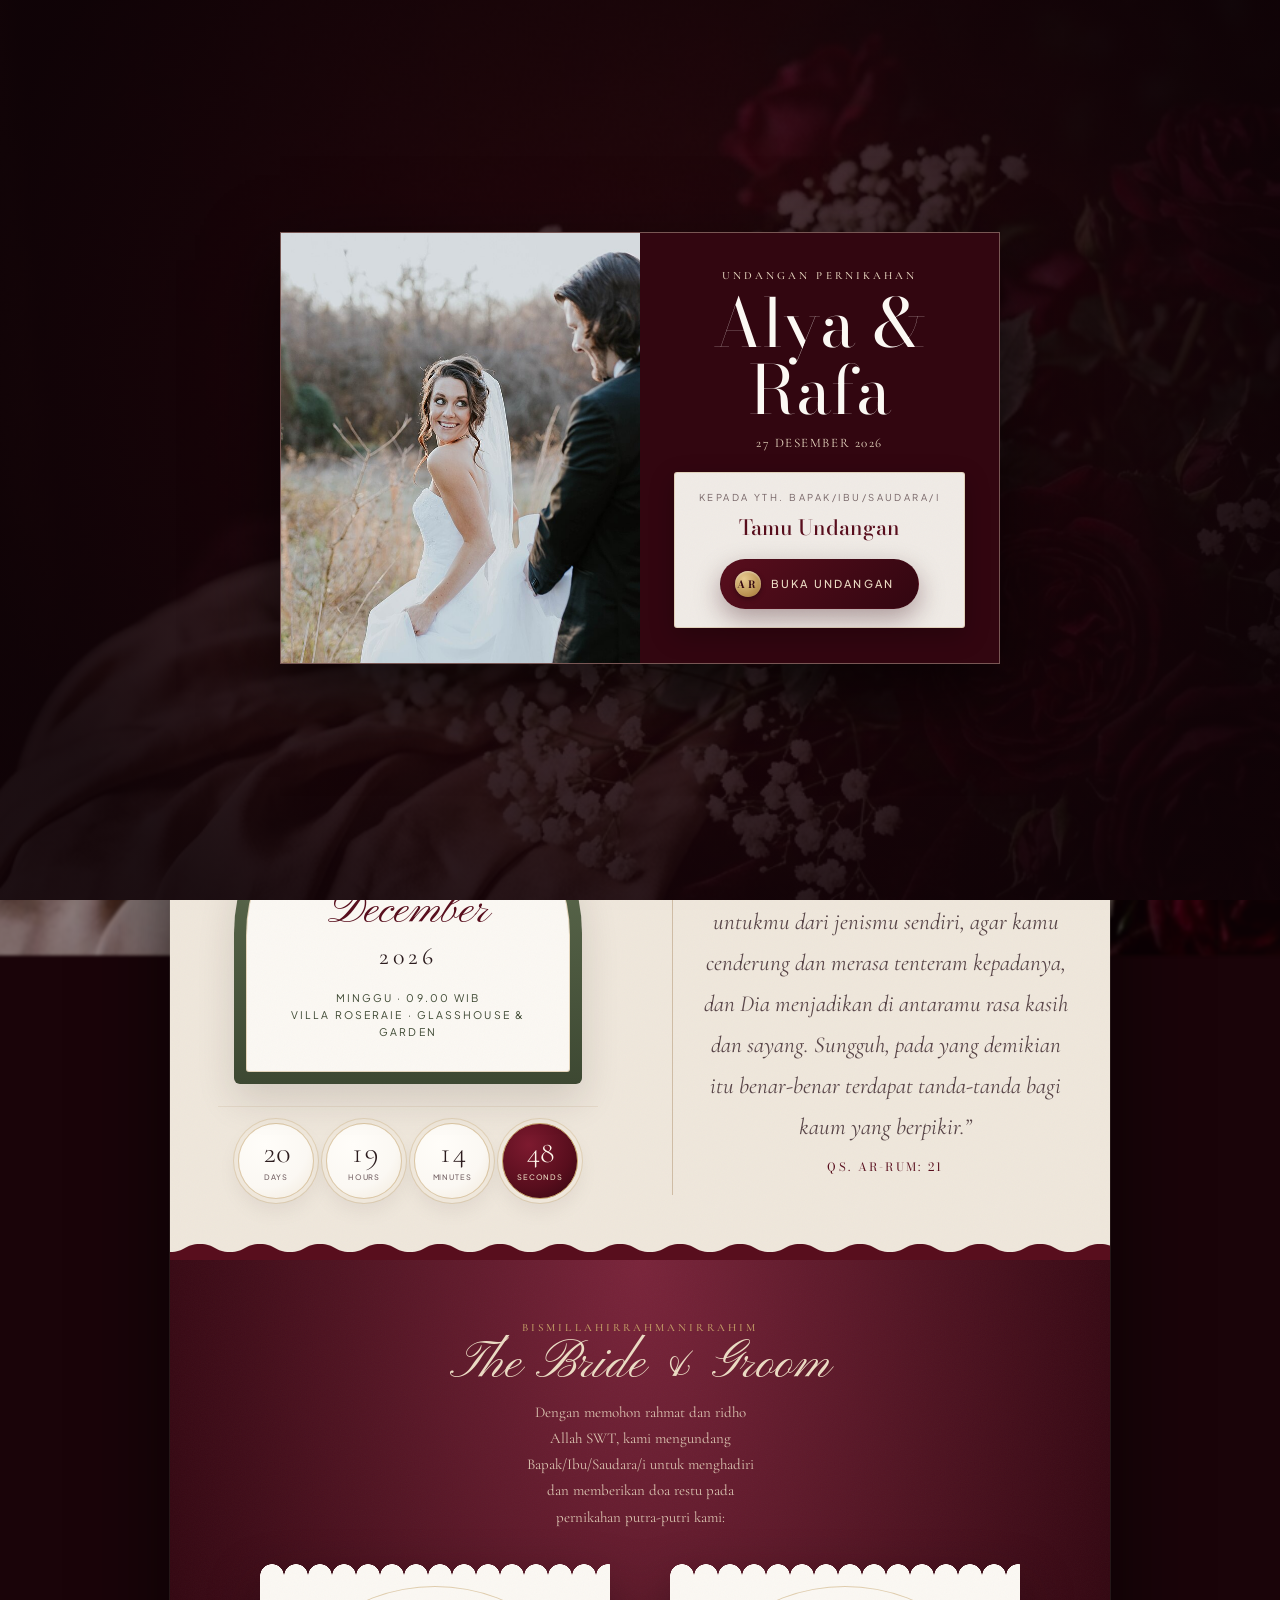
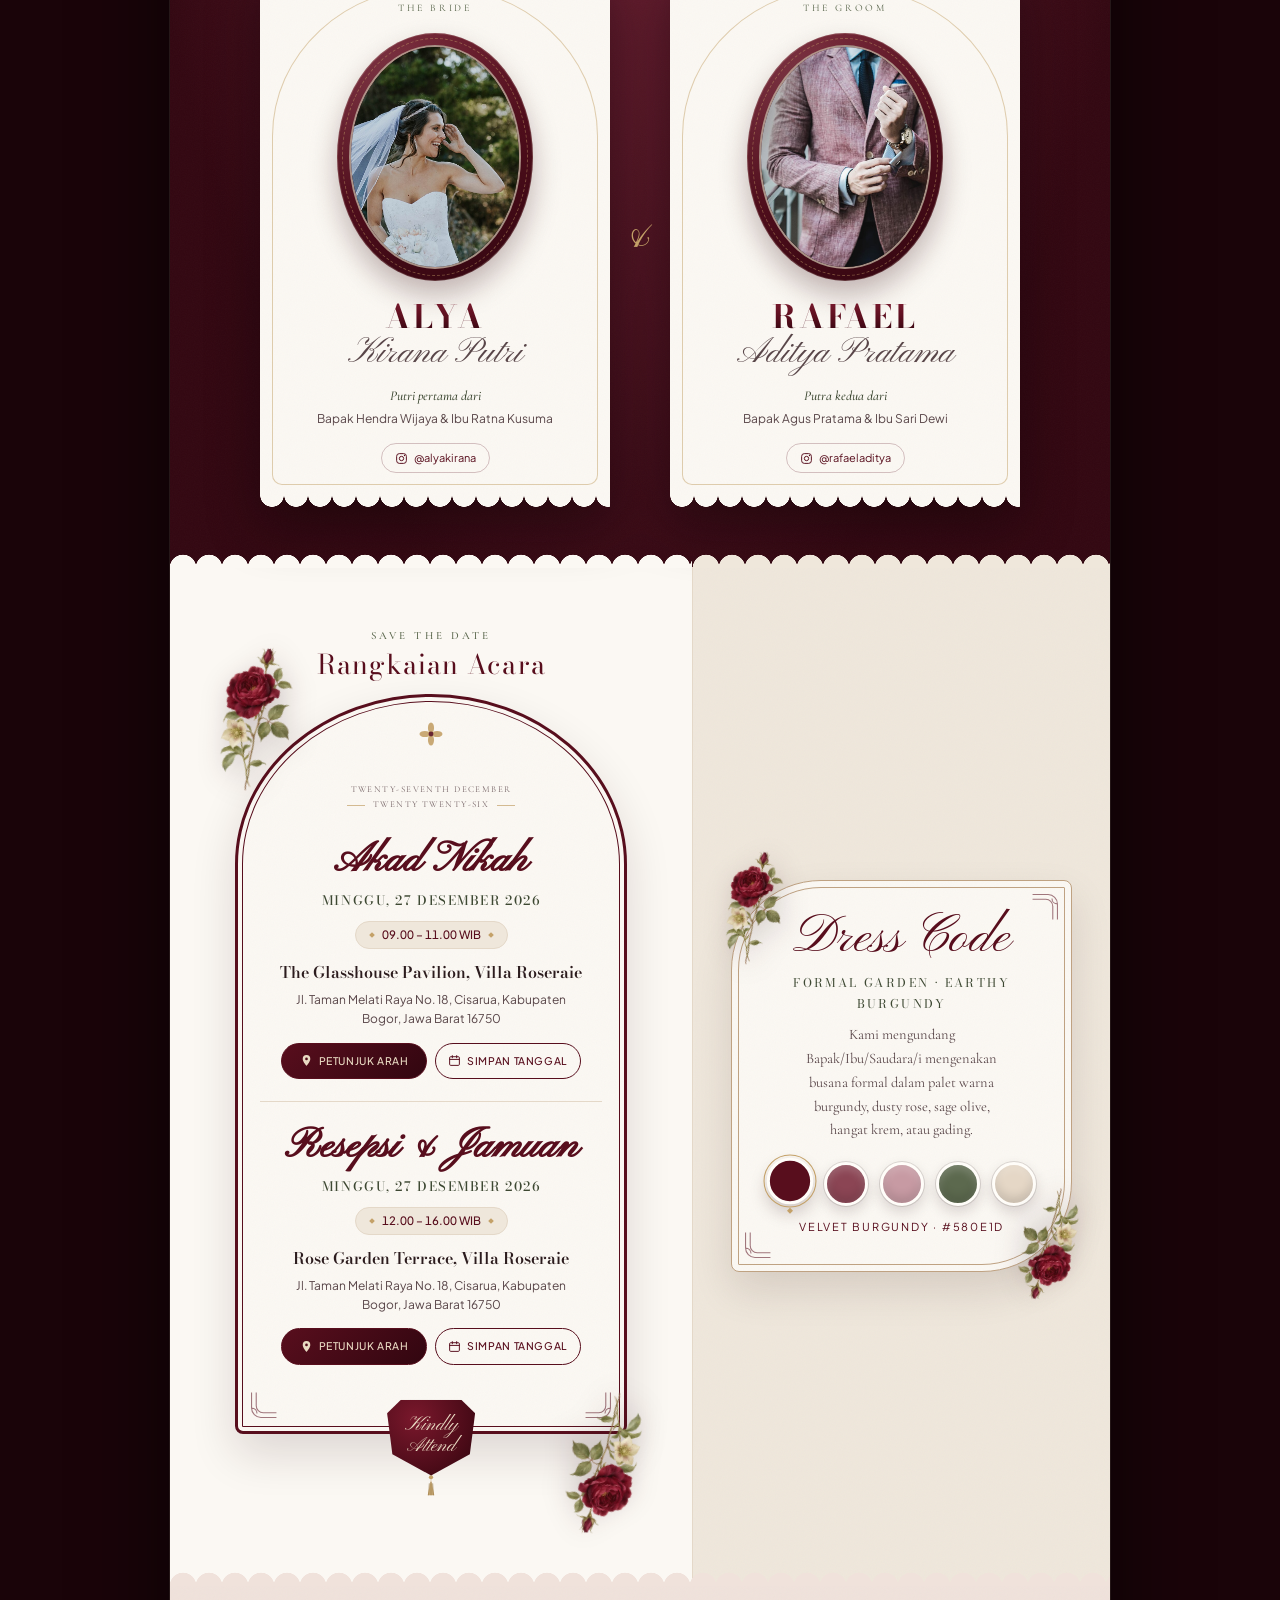
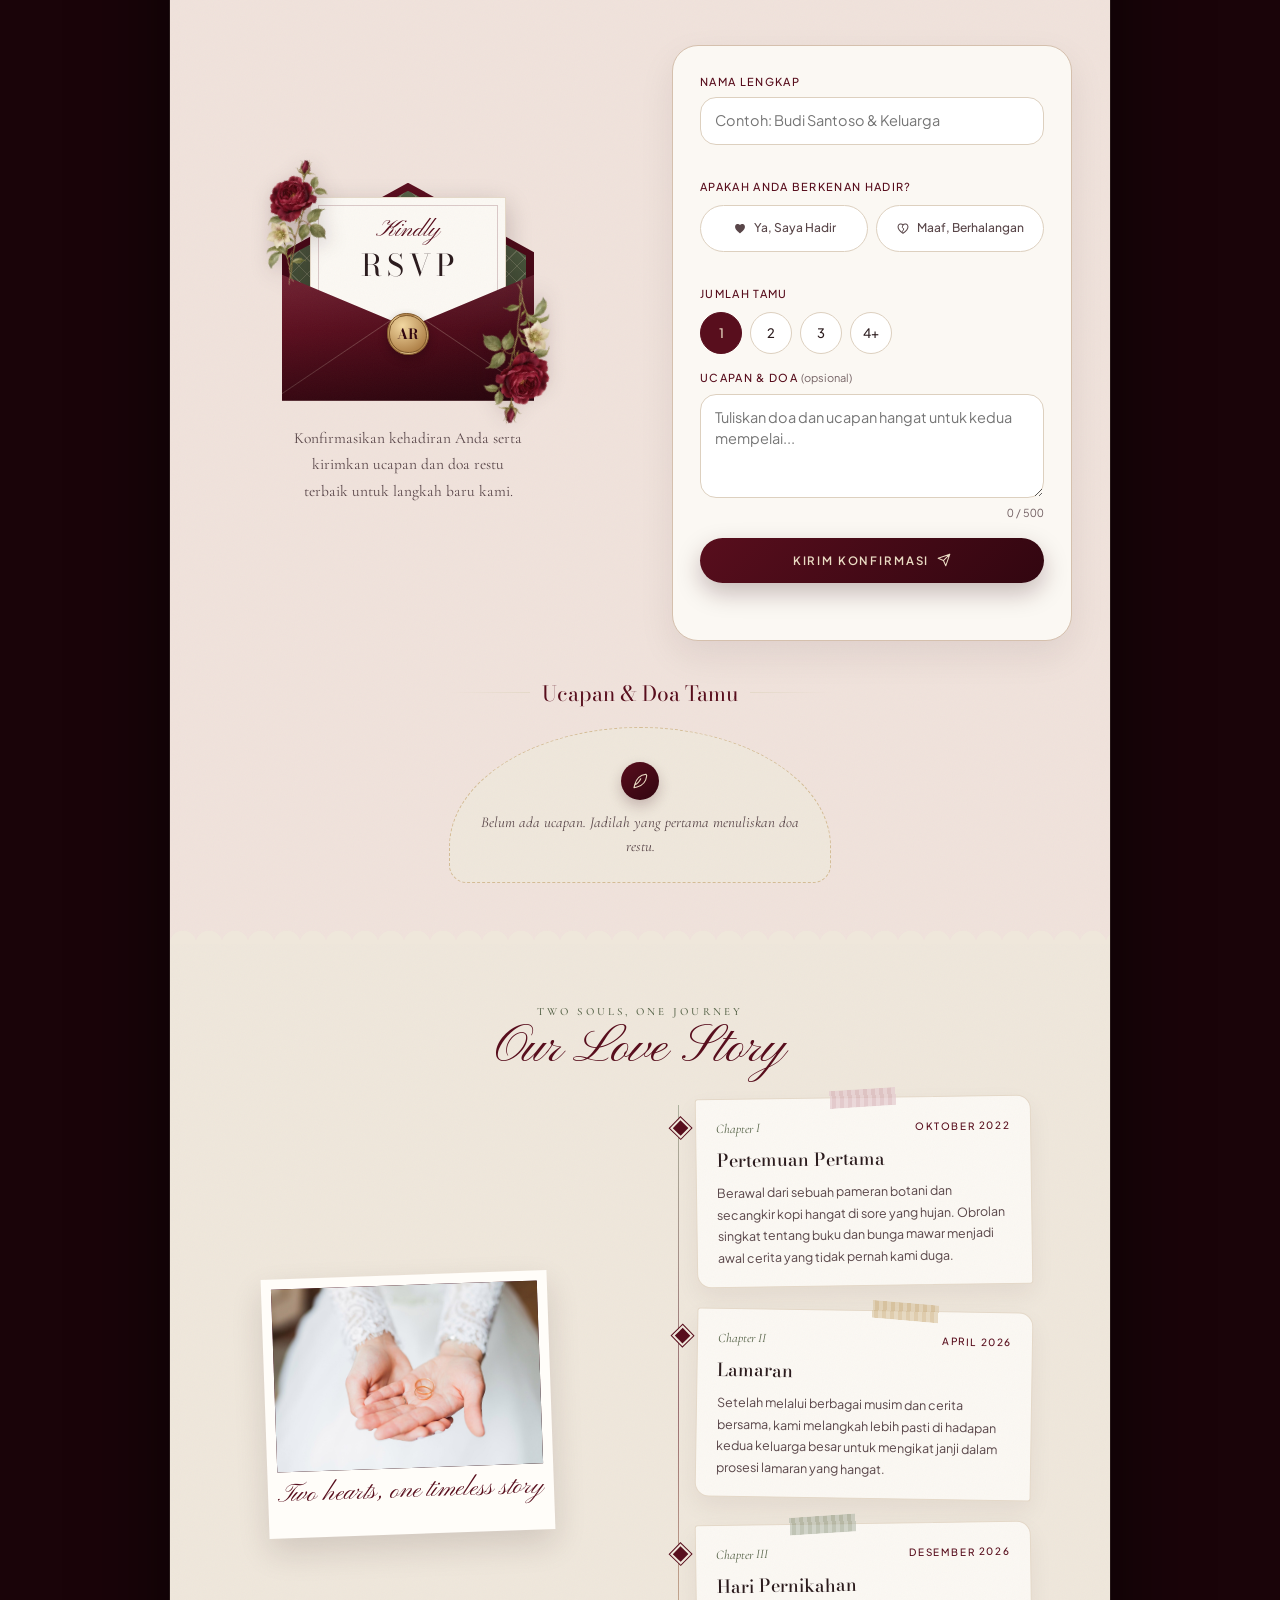
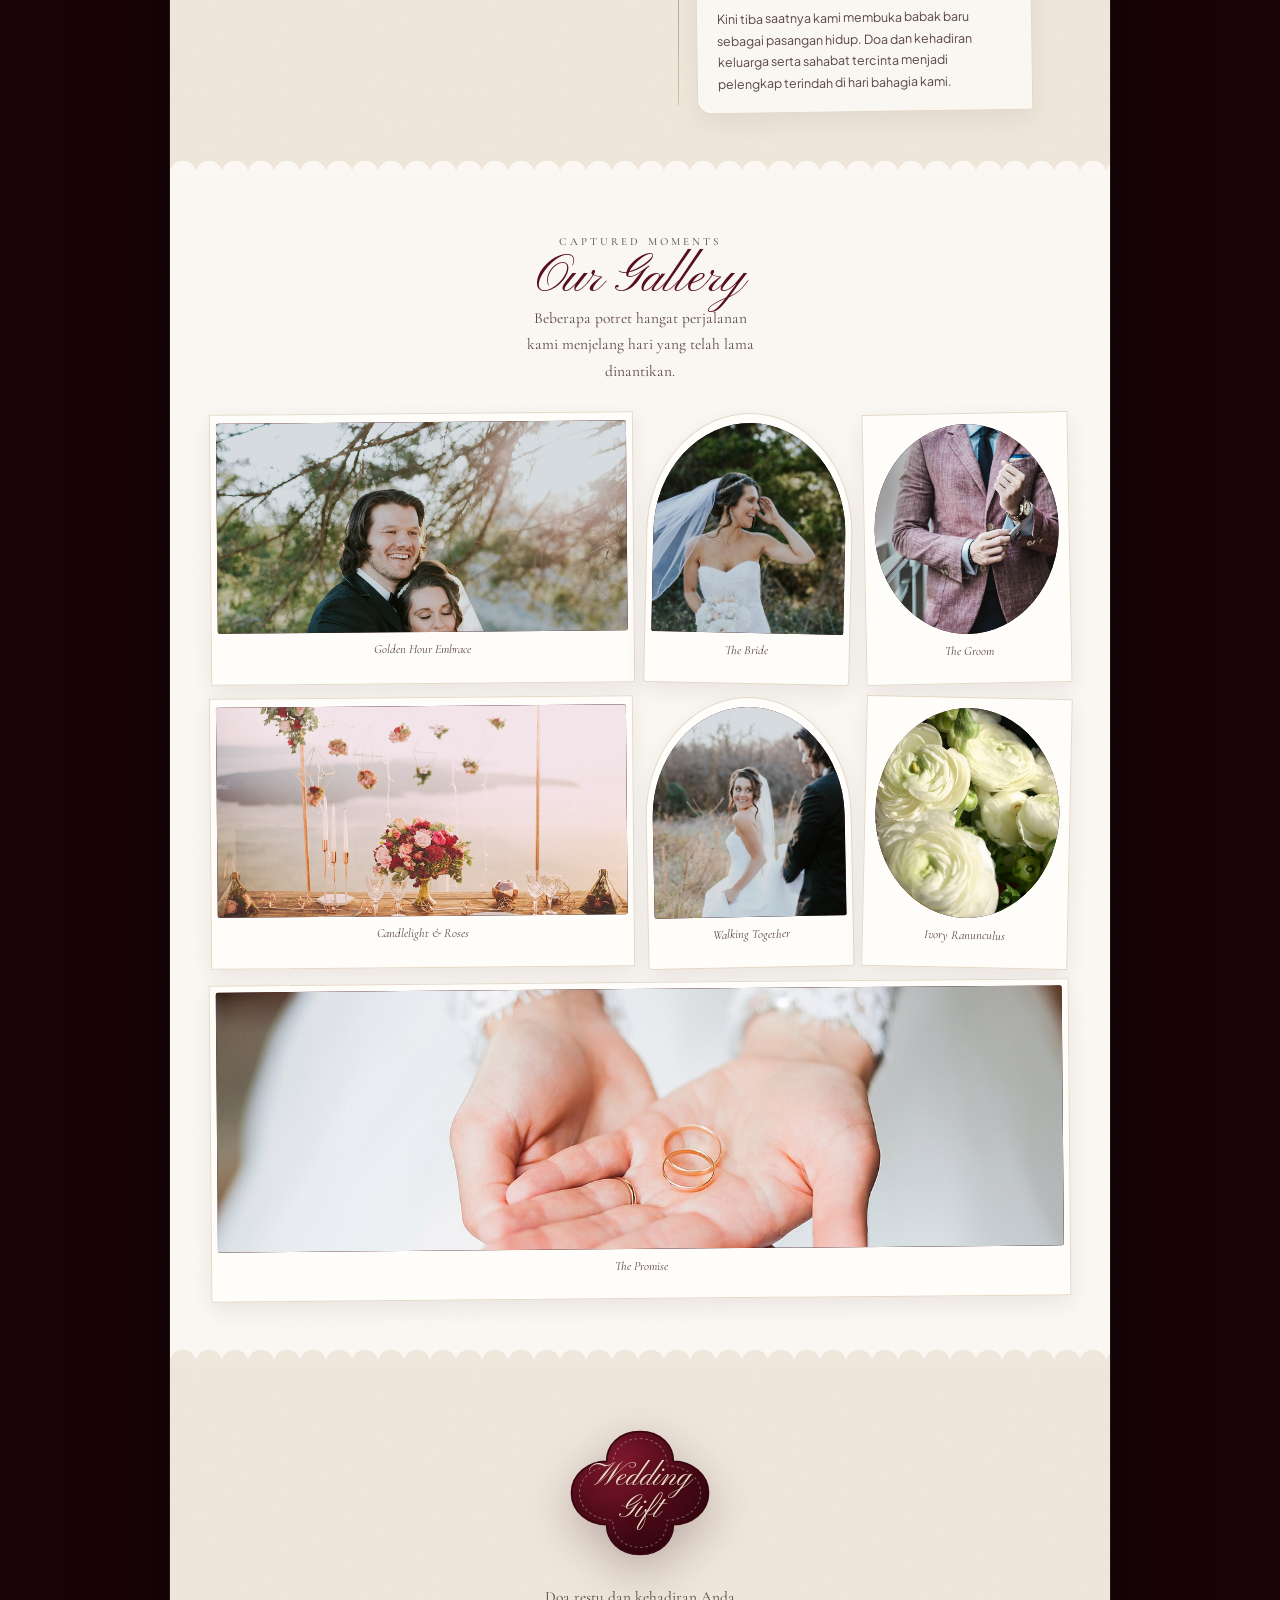
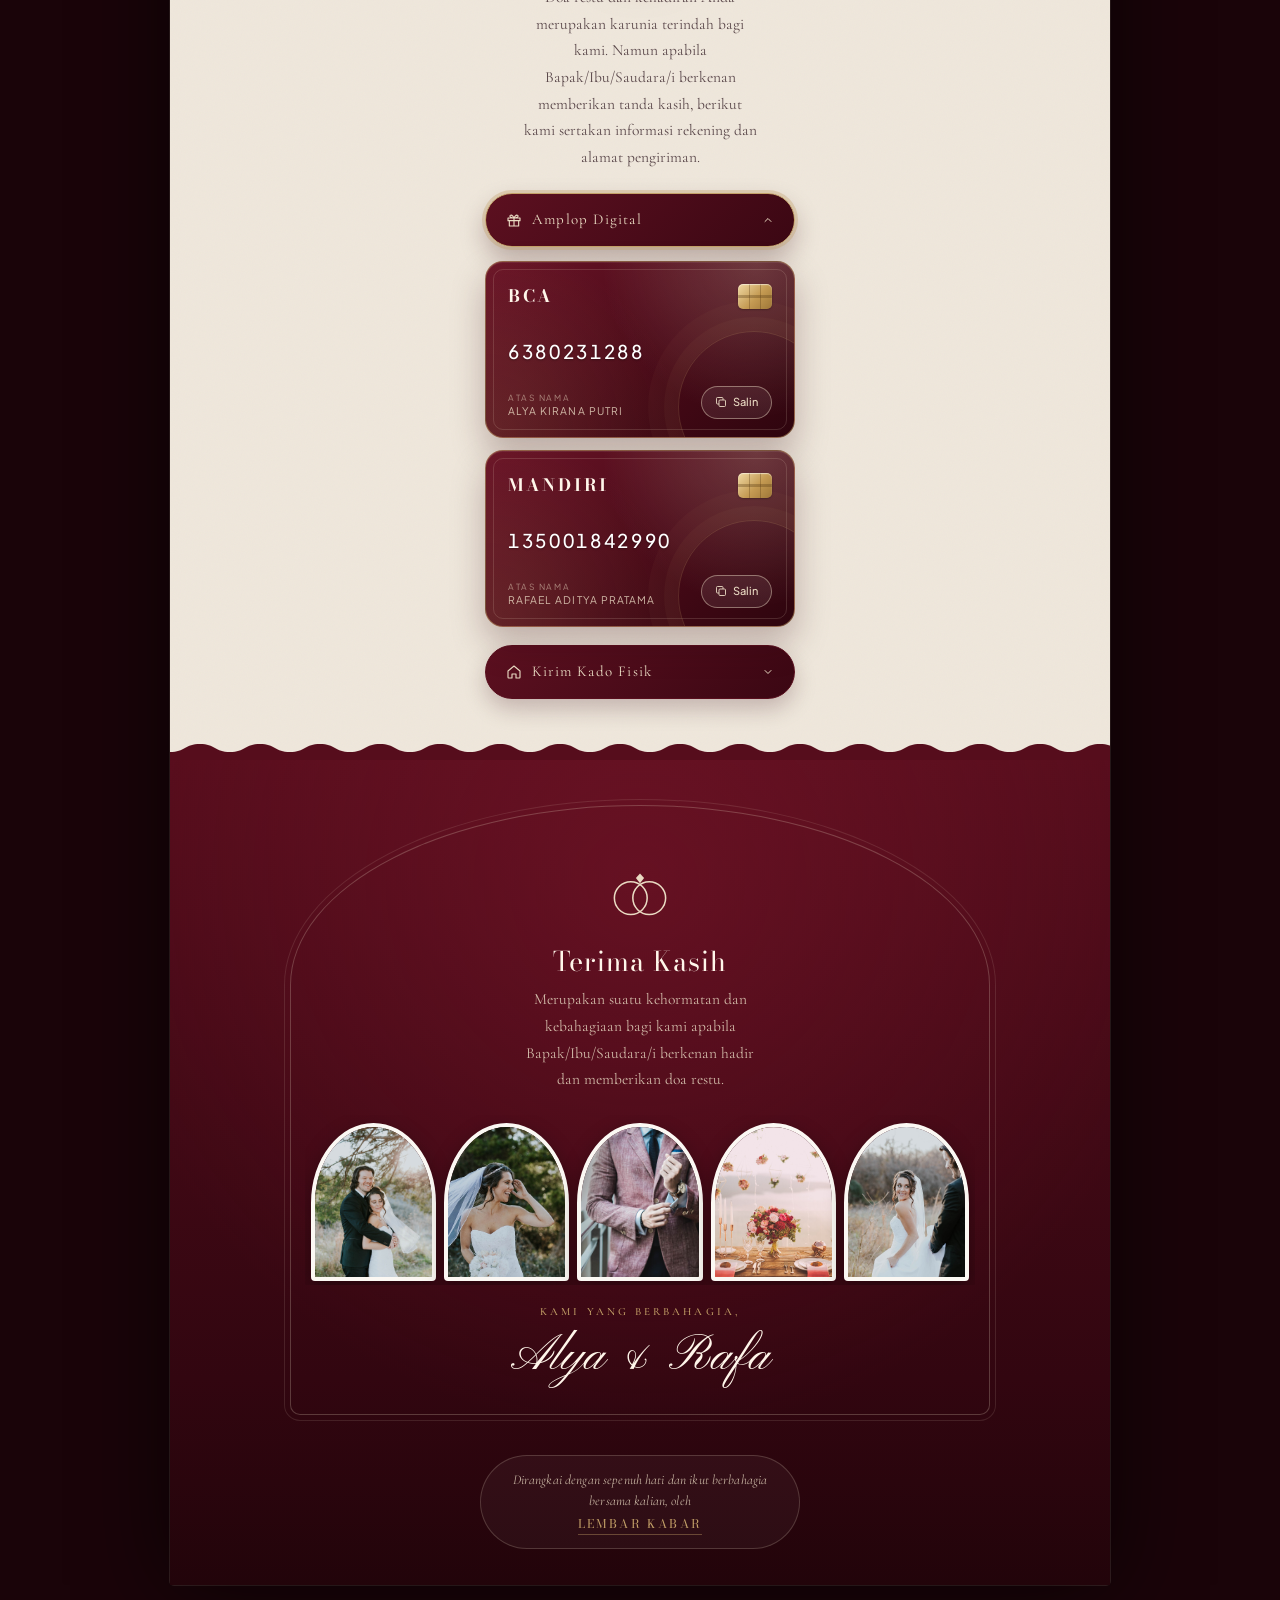
==== commit d672583b: "Merge main (editorial layout #2, #3) into shape-language branch Resolve the single CSS conflict by k" ====
--- a/index.html
+++ b/index.html
@@ -56,7 +56,7 @@
   --f-script: "Pinyon Script", "Brush Script MT", cursive;
   --f-sans: "Plus Jakarta Sans", system-ui, -apple-system, sans-serif;
 
-  --suite-w: 480px;
+  --suite-w: 940px;
   --paper-grain: url("data:image/svg+xml,%3Csvg xmlns='http://www.w3.org/2000/svg' width='140' height='140'%3E%3Cfilter id='n'%3E%3CfeTurbulence type='fractalNoise' baseFrequency='0.85' numOctaves='3' stitchTiles='stitch'/%3E%3C/filter%3E%3Crect width='100%25' height='100%25' filter='url(%23n)' opacity='0.032'/%3E%3C/svg%3E");
   color-scheme: light;
 }
@@ -118,7 +118,7 @@
 .rail {
   display: none;
 }
-@media (min-width: 1060px) {
+@media (min-width: 1280px) {
   .rail {
     position: fixed;
     left: max(22px, calc(50% - var(--suite-w) / 2 - 178px));
@@ -258,103 +258,37 @@
 .cover-wrap {
   position: relative;
   z-index: 2;
-  width: 100%;
-  max-width: 368px;
+  width: min(720px, 100%);
   display: grid;
-  justify-items: center;
-  gap: 14px;
-}
-
-/* Burgundy Editorial Booklet Card (Reference #3) */
-.booklet {
-  position: relative;
-  width: 100%;
-  padding: 22px 22px 24px;
-  background:
-    radial-gradient(circle at 30% 20%, rgba(130, 24, 46, .45), transparent 65%),
-    linear-gradient(155deg, #5d0f20 0%, #440916 55%, #30050e 100%);
+  background: var(--burgundy-deep);
+  border: 1px solid rgba(234, 219, 195, .38);
+  box-shadow: 0 28px 70px rgba(0, 0, 0, .62);
+  animation: coverIn .85s cubic-bezier(.2, .7, .2, 1) both;
+}
+.cover-photo.ph { min-height: clamp(160px, 32svh, 310px); }
+.cover-details {
+  padding: clamp(14px, 4vw, 34px);
   color: var(--gold-light);
-  border-radius: 3px;
-  box-shadow:
-    0 28px 70px rgba(0, 0, 0, .62),
-    inset 0 0 0 1px rgba(234, 219, 195, .28);
   text-align: center;
-  overflow: hidden;
-  animation: coverIn .85s cubic-bezier(.2, .7, .2, 1) both;
-}
-.booklet::before {
-  content: "";
-  position: absolute;
-  inset: 10px;
-  border: 1px solid rgba(234, 219, 195, .2);
-  pointer-events: none;
-}
-.booklet-corners {
-  display: flex;
-  justify-content: space-between;
+}
+.cover-details > .kicker { color: var(--gold-light); }
+.cover-names {
+  margin: 4px 0;
+  color: var(--ivory);
+  font: 400 clamp(38px, 8vw, 67px)/1 var(--f-didone);
+  overflow-wrap: anywhere;
+}
+.cover-date {
+  margin: 8px 0 18px;
   font-family: var(--f-serif);
-  font-size: 9.5px;
-  letter-spacing: .24em;
-  text-transform: uppercase;
-  color: rgba(234, 219, 195, .78);
-}
-.booklet-center {
-  padding: 22px 8px 20px;
-}
-.booklet-the {
-  font-family: var(--f-script);
-  font-size: 46px;
-  line-height: .7;
-  color: var(--gold-light);
-  margin-bottom: 4px;
-}
-.booklet-word {
-  font-family: var(--f-didone);
-  font-weight: 400;
-  font-size: 32px;
+  font-size: 13px;
   letter-spacing: .12em;
   text-transform: uppercase;
-  color: #f6ecdc;
-  line-height: 1.05;
-}
-.booklet-word em {
-  font-family: var(--f-script);
-  text-transform: none;
-  letter-spacing: 0;
-  font-style: normal;
-  font-size: 40px;
-  margin-left: 6px;
-  color: var(--gold);
-}
-.booklet-names {
-  margin-top: 8px;
-}
-.booklet-names .n1 {
-  display: block;
-  font-family: var(--f-script);
-  font-size: 52px;
-  line-height: .96;
-  color: #fff6e9;
-  text-shadow: 0 4px 20px rgba(0, 0, 0, .35);
-}
-.booklet-names .n2 {
-  display: block;
-  font-family: var(--f-didone);
-  font-size: 30px;
-  letter-spacing: .14em;
-  text-transform: uppercase;
-  color: var(--gold-light);
-  margin-top: 2px;
-}
-.booklet-date {
-  margin-top: 18px;
-  font-family: var(--f-serif);
-  font-size: 12px;
-  letter-spacing: .24em;
-  text-transform: uppercase;
-  color: rgba(234, 219, 195, .82);
-}
-
+}
+@media (min-width: 680px) {
+  .cover-wrap { grid-template-columns: 1fr 1fr; }
+  .cover-details { align-self: center; }
+}
 /* Guest Slip + Wax Seal CTA */
 .guest-slip {
   width: 100%;
@@ -364,7 +298,7 @@
   background-image: var(--paper-grain);
   color: var(--ink);
   text-align: center;
-  box-shadow: 0 18px 46px rgba(0, 0, 0, .45);
+  box-shadow: 0 8px 26px rgba(0, 0, 0, .24);
   border: 1px solid rgba(196, 161, 104, .35);
   animation: coverIn 1s cubic-bezier(.2, .7, .2, 1) .2s both;
 }
@@ -533,103 +467,92 @@
   color: rgba(234, 219, 195, .55);
 }
 
-/* ==========================================================================
-   1. SUITE OPENING — FLORAL ENVELOPE + SCALLOPED MEDALLION + AUDIO + POLAROIDS
-   ========================================================================== */
+/* Opening spread */
 .opening {
-  padding: 20px 22px 44px;
+  background: var(--parchment);
   text-align: center;
+}
+.opening-spread { display: grid; }
+.opening-portrait.ph {
+  min-height: clamp(250px, 72vw, 470px);
+  border-radius: 0;
+}
+.opening-card {
+  display: grid;
+  place-content: center;
+  justify-items: center;
+  padding: 34px 20px 30px;
+  min-width: 0;
+  background: var(--paper-grain), radial-gradient(ellipse at 50% 10%, var(--ivory), var(--parchment));
+  box-shadow: inset 0 0 0 1px #d5c4ae, inset 0 0 0 8px var(--ivory), inset 0 0 0 9px #d5c4ae;
+}
+.opening-card h1 {
+  margin: 8px 0 10px;
+  font: 400 clamp(44px, 8vw, 78px)/.96 var(--f-didone);
+  color: var(--burgundy);
+  overflow-wrap: anywhere;
+}
+.opening-card h1 i { color: var(--olive); font-family: var(--f-serif); }
+.opening-date {
+  color: var(--burgundy);
+  font: 600 15px var(--f-serif);
+  letter-spacing: .13em;
+  text-transform: uppercase;
+}
+.opening-card .venue-sub { margin-top: 3px; color: var(--ink-soft); }
+.opening-card .invitation-links { margin-top: 18px; }
+.envelope-hero {
+  width: clamp(110px, 25vw, 168px);
+  height: auto;
+  margin: -76px auto 12px;
   position: relative;
-}
-
-/* Open Velvet Burgundy Envelope Bouquet (Ref #1) */
-.envelope-hero {
-  position: relative;
-  width: min(330px, 90%);
-  margin: 0 auto;
-  z-index: 1;
-}
-.envelope-hero img {
-  width: 100%;
-  height: auto;
-  filter: drop-shadow(0 16px 26px rgba(48, 8, 16, .22));
-  transform-origin: 50% 70%;
-  transition: transform 1.2s cubic-bezier(.2, .7, .2, 1);
-}
-body.opened .envelope-hero img {
-  animation: bouquetFloat 7s ease-in-out infinite alternate;
-}
-@keyframes bouquetFloat {
-  from { transform: translateY(0) scale(1); }
-  to { transform: translateY(-4px) scale(1.012); }
-}
-
-/* Scalloped Die-Cut Invitation Medallion (Ref #1 & #2) */
-.scallop-card {
-  position: relative;
-  z-index: 2;
-  width: min(358px, 95%);
-  margin: -52px auto 0;
-  padding: 52px 36px 48px;
-  display: grid;
-  place-items: center;
-  text-align: center;
-  filter: drop-shadow(0 14px 28px rgba(44, 20, 24, .14));
-}
-.scallop-bg {
-  position: absolute;
-  inset: 0;
-  width: 100%;
-  height: 100%;
-  z-index: -1;
-}
-.scallop-sprig {
-  position: absolute;
-  top: -12px;
-  left: -8px;
-  width: 80px;
-  pointer-events: none;
-  transform: rotate(-16deg);
-  filter: drop-shadow(0 6px 12px rgba(40, 12, 18, .18));
-}
-.scallop-card .join {
-  font-family: var(--f-serif);
-  font-size: 10.5px;
-  font-weight: 500;
-  letter-spacing: .24em;
-  text-transform: uppercase;
-  color: var(--mute);
-  line-height: 1.5;
-}
-.scallop-card .couple-script {
-  margin: 10px 0 8px;
-  font-family: var(--f-script);
-  font-size: 50px;
-  line-height: .95;
+  filter: drop-shadow(0 8px 12px rgba(48, 8, 16, .26));
+}
+@media (min-width: 680px) {
+  .opening-spread { grid-template-columns: 1fr 1fr; }
+  .opening-portrait.ph { min-height: 520px; }
+  .opening-card { padding-top: 28px; }
+  .envelope-hero { margin-top: 0; }
+}
+
+.invitation-links {
+  display: flex;
+  flex-wrap: wrap;
+  justify-content: center;
+  gap: 8px;
+  margin: 22px auto 0;
+}
+.invitation-links a {
+  display: inline-flex;
+  align-items: center;
+  gap: 6px;
+  min-height: 44px;
+  padding: 6px 12px;
+  border: 1px solid #d4c0a6;
+  border-radius: 99px;
+  background: var(--ivory);
   color: var(--burgundy);
-}
-.scallop-card .couple-script span {
-  display: block;
-  font-family: var(--f-serif);
-  font-style: italic;
-  font-size: 26px;
-  line-height: 1.1;
-  color: var(--olive);
-  margin: 2px 0;
-}
-.scallop-card .venue-sub {
-  margin-top: 8px;
-  font-family: var(--f-serif);
-  font-size: 13px;
-  letter-spacing: .05em;
-  color: var(--ink-soft);
-  line-height: 1.45;
-  max-width: 24ch;
+  font: 600 13px/1.2 var(--f-serif);
+  text-decoration: none;
+  transition: background .2s ease, color .2s ease;
+}
+.invitation-links svg { width: 14px; height: 14px; flex: none; }
+.invitation-links a:last-child {
+  border-color: var(--burgundy);
+  background: var(--burgundy);
+  color: var(--ivory);
+}
+@media (hover: hover) {
+  .invitation-links a:hover { background: var(--parchment); }
+  .invitation-links a:last-child:hover { background: var(--burgundy-deep); }
 }
 
 /* Minimalist Vinyl Audio Bar (Ref #1) */
 .vinyl-player {
-  margin: 28px auto 0;
+  margin: 0 auto;
+  padding: 14px 20px 18px;
+  border-top: 1px solid var(--linen);
+  background: var(--ivory);
   display: flex;
   flex-direction: column;
   align-items: center;
@@ -662,7 +585,8 @@
   border: 0;
   padding: 0;
   background:
-    radial-gradient(circle at 50% 50%, var(--ivory) 0 11%, var(--burgundy) 11.5% 24%, #1f0a0e 24.5% 100%);
+    radial-gradient(circle, var(--ivory) 0 5%, var(--burgundy) 6% 24%, transparent 25%),
+    repeating-radial-gradient(circle, #25171a 0 2px, #39262b 2.5px 3px);
   color: var(--gold-light);
   cursor: pointer;
   display: grid;
@@ -694,65 +618,6 @@
   max-width: 28ch;
 }
 @keyframes spin { to { transform: rotate(360deg); } }
-
-/* Overlapping Tilted Polaroid Pair (Ref #1 & #2) */
-.polaroid-duo {
-  position: relative;
-  display: flex;
-  justify-content: center;
-  align-items: flex-start;
-  margin: 34px auto 6px;
-  padding: 10px 6px 14px;
-  max-width: 380px;
-}
-.polaroid-card {
-  position: relative;
-  width: 49%;
-  background: #fffdf9;
-  padding: 9px 9px 26px;
-  box-shadow: 0 12px 30px rgba(44, 18, 22, .16), 0 1px 3px rgba(44, 18, 22, .08);
-  text-decoration: none;
-  color: var(--ink);
-  transition: transform .45s cubic-bezier(.2, .7, .2, 1), box-shadow .4s ease;
-  cursor: pointer;
-}
-.polaroid-card:first-child {
-  transform: rotate(-5.5deg) translate(8px, 0);
-  z-index: 1;
-}
-.polaroid-card:nth-child(2) {
-  transform: rotate(5deg) translate(-8px, 22px);
-  z-index: 2;
-}
-.polaroid-card:hover {
-  transform: rotate(0deg) translateY(-6px) scale(1.03);
-  z-index: 5;
-  box-shadow: 0 20px 42px rgba(44, 18, 22, .24);
-}
-.polaroid-card .ph {
-  aspect-ratio: 4 / 4.6;
-  width: 100%;
-}
-.polaroid-card span {
-  display: block;
-  margin-top: 10px;
-  font-family: var(--f-serif);
-  font-size: 12.5px;
-  letter-spacing: .16em;
-  text-transform: uppercase;
-  color: var(--burgundy);
-  line-height: 1.3;
-}
-.polaroid-sprig {
-  position: absolute;
-  top: -14px;
-  right: -4px;
-  width: 78px;
-  z-index: 4;
-  pointer-events: none;
-  transform: rotate(18deg);
-  filter: drop-shadow(0 6px 12px rgba(44, 14, 20, .2));
-}
 
 /* ==========================================================================
    2. SAVE THE DATE WAX-SEAL CARD + VERSE + THIN-SERIF COUNTDOWN (Ref #1 & #2)
@@ -1843,7 +1708,7 @@
    ========================================================================== */
 .rsvp-envelope-stage {
   position: relative;
-  width: 284px;
+  width: min(284px, 100%);
   height: 244px;
   margin: 0 auto 24px;
 }
@@ -1866,7 +1731,8 @@
   top: 34px;
   height: 112px;
   background:
-    radial-gradient(circle at 20% 40%, rgba(234, 219, 195, .14) 2px, transparent 3px) 0 0 / 16px 16px,
+    repeating-linear-gradient(45deg, transparent 0 10px, rgba(234, 219, 195, .18) 10px 11px),
+    repeating-linear-gradient(-45deg, transparent 0 10px, rgba(234, 219, 195, .18) 10px 11px),
     linear-gradient(180deg, var(--olive), var(--olive-deep));
   clip-path: polygon(50% 0%, 100% 58%, 100% 100%, 0% 100%, 0% 58%);
   z-index: 2;
@@ -1902,15 +1768,14 @@
   line-height: 1;
   color: var(--burgundy);
 }
-.env-card strong {
+.env-card h2 {
   font-family: var(--f-didone);
   font-weight: 400;
   font-size: 30px;
   line-height: 1;
   letter-spacing: .16em;
-  margin-right: -.16em;
   color: var(--ink);
-  margin-top: 8px;
+  margin: 8px -.16em 0 0;
 }
 
 /* Front burgundy pocket */
@@ -1921,6 +1786,9 @@
   bottom: 0;
   height: 126px;
   background:
+    var(--paper-grain),
+    linear-gradient(146deg, transparent 49.4%, rgba(234, 219, 195, .24) 50%, transparent 50.6%) left bottom / 50% 78% no-repeat,
+    linear-gradient(214deg, transparent 49.4%, rgba(234, 219, 195, .24) 50%, transparent 50.6%) right bottom / 50% 78% no-repeat,
     linear-gradient(160deg, #671123 0%, #4b0917 58%, #34050f 100%);
   clip-path: polygon(0 0, 50% 42%, 100% 0, 100% 100%, 0 100%);
   z-index: 4;
@@ -1931,6 +1799,23 @@
   position: absolute;
   inset: 0;
   background: linear-gradient(180deg, rgba(255, 255, 255, .07), transparent 45%, rgba(0, 0, 0, .28));
+}
+.env-seal {
+  position: absolute;
+  z-index: 5;
+  bottom: 46px;
+  left: 50%;
+  width: 42px;
+  aspect-ratio: 1;
+  translate: -50%;
+  display: grid;
+  place-items: center;
+  border: 3px double #805a2d;
+  border-radius: 46% 54% 48% 51%;
+  background: radial-gradient(circle at 35% 27%, #f1d7a1, #b08249 78%);
+  color: var(--burgundy-deep);
+  font: 700 14px var(--f-didone);
+  box-shadow: 0 4px 9px rgba(32, 6, 12, .38);
 }
 .env-sprig-l {
   position: absolute;
@@ -2288,6 +2173,8 @@
   position: relative;
   padding: 24px 20px 28px;
   border: 1px solid rgba(234, 219, 195, .24);
+  outline: 1px solid rgba(234, 219, 195, .12);
+  outline-offset: 5px;
 }
 .closing-rings {
   width: 82px;
@@ -2630,6 +2517,91 @@
 }
 .made-by a:hover { color: #fff6ea; border-color: #fff6ea; }
 
+/* Editorial spreads */
+.date-insert { min-width: 0; }
+#ayat .std-card { margin-top: 12px; }
+#ayat .verse-box {
+  max-width: 44ch;
+  padding: 0 8px;
+}
+.verse-text { font-size: clamp(17px, 2.4vw, 23px); }
+.countdown-wrap { margin-top: 22px; padding-top: 16px; }
+.cd-unit { min-width: clamp(49px, 15vw, 65px); }
+.cd-unit small { letter-spacing: .11em; }
+
+#mempelai {
+  background: var(--paper-grain), radial-gradient(ellipse at 50% 0, #79243a, var(--burgundy-deep) 76%);
+}
+.cameo-mat { width: min(100%, 196px); }
+
+.guest-details { background: var(--ivory); }
+#acara .serif-title { margin-top: 3px; }
+#busana .dress-card {
+  border: 1px solid #bfa282;
+  outline-color: #bfa282;
+}
+#busana .sprig-tl { width: 76px; left: -18px; top: -23px; }
+#busana .sprig-br { width: 76px; right: -18px; bottom: -23px; }
+
+#rsvp-section { background: var(--paper-grain), #f0e2db; }
+#rsvp-section { --edge: #f0e2db; }
+#rsvp.rsvp-form { border-radius: 26px; }
+.rsvp-intro .lead { margin: 0 auto 24px; }
+#rsvp.rsvp-form {
+  width: 100%;
+  max-width: 440px;
+  padding: clamp(15px, 3vw, 27px);
+  border: 1px solid #d5c0ad;
+  background: var(--ivory);
+  box-shadow: 0 14px 36px rgba(44, 16, 20, .08);
+}
+#kisah .story-spread { margin-top: 22px; }
+#kisah .story-polaroid-head { transform: rotate(-2deg); }
+.closing-frame { max-width: 700px; margin-inline: auto; }
+
+@media (min-width: 680px) {
+  .suite .sec { padding: 60px 38px; }
+  #ayat,
+  .rsvp-spread,
+  .story-spread {
+    display: grid;
+    grid-template-columns: minmax(0, 1fr) minmax(0, 1fr);
+    align-items: center;
+    gap: clamp(24px, 5vw, 64px);
+  }
+  #ayat .verse-box {
+    margin: 0;
+    padding: 18px 0 18px 26px;
+    border-left: 1px solid #cfbca5;
+  }
+  .couple-stack {
+    max-width: 760px;
+    grid-template-columns: minmax(0, 1fr) 36px minmax(0, 1fr);
+    gap: 12px;
+  }
+  .couple-amp::before, .couple-amp::after { display: none; }
+  #kisah .story-polaroid-head { margin: 0 auto; }
+  #kisah .chapters { margin: 0; }
+  .gallery-grid { grid-template-columns: repeat(4, minmax(0, 1fr)); }
+  .gal-item .ph,
+  .gal-item.wide .ph { aspect-ratio: auto; height: clamp(130px, 19vw, 210px); }
+  .gal-item.wide:last-child { grid-column: 1 / -1; }
+  .gal-item.wide:last-child .ph { height: 260px; }
+  .closing .filmstrip .ph { flex-basis: calc((100% - 32px) / 5); }
+}
+
+@media (min-width: 820px) {
+  .guest-details {
+    display: grid;
+    grid-template-columns: minmax(0, 1.25fr) minmax(0, 1fr);
+  }
+  #busana {
+    display: grid;
+    align-items: center;
+    border-left: 1px solid var(--linen);
+  }
+}
+
 /* Scroll Reveal */
 .rv {
   transition: opacity .85s ease, transform .9s cubic-bezier(.2, .7, .2, 1);
@@ -2665,6 +2637,7 @@
   <symbol id="i-chev" viewBox="0 0 24 24"><path d="M6 9l6 6 6-6" fill="none" stroke="currentColor" stroke-width="2" stroke-linecap="round" stroke-linejoin="round"/></symbol>
   <symbol id="i-leaf" viewBox="0 0 24 24"><path d="M12 22c0-7 2-12 8-18-6 2-11 4-13 10-1 3-1 6 1 8M12 22c0-5-2-9-8-13 4 1 7 3 9 7" fill="none" stroke="currentColor" stroke-width="1.5" stroke-linecap="round" stroke-linejoin="round"/></symbol>
   <symbol id="i-copy" viewBox="0 0 24 24"><rect x="8" y="8" width="13" height="13" rx="2" fill="none" stroke="currentColor" stroke-width="1.8"/><path d="M16 8V5a2 2 0 0 0-2-2H5a2 2 0 0 0-2 2v9a2 2 0 0 0 2 2h3" fill="none" stroke="currentColor" stroke-width="1.8"/></symbol>
+  <symbol id="i-image" viewBox="0 0 24 24"><rect x="3" y="4" width="18" height="16" rx="2" fill="none" stroke="currentColor" stroke-width="1.7"/><circle cx="9" cy="9" r="1.5" fill="currentColor"/><path d="m4 17 5-5 4 4 3-3 4 4" fill="none" stroke="currentColor" stroke-width="1.7" stroke-linejoin="round"/></symbol>
   <symbol id="i-quill" viewBox="0 0 24 24"><path d="M20 3C12 4 7 9 5 17l-1 4 4-1c8-2 12-7 13-15zM5 17c3-1 6-4 8-8" fill="none" stroke="currentColor" stroke-width="1.5" stroke-linecap="round" stroke-linejoin="round"/></symbol>
   <symbol id="i-corner" viewBox="0 0 36 36"><path d="M2 34V14C2 7.4 7.4 2 14 2h20M8 34V17c0-5 4-9 9-9h17M2 14c4 0 7-3 7-7" fill="none" stroke="currentColor" stroke-width="1.4"/></symbol>
 </svg>
@@ -2673,80 +2646,57 @@
 <div class="stage-bg" aria-hidden="true"></div>
 
 <!-- Desktop Floating Bookmark Rail -->
-<nav class="rail" aria-label="Navigasi Undangan">
+<nav class="rail" aria-label="Navigasi Undangan" inert>
   <div class="rail-monogram" data-mono-short>A &amp; R</div>
   <a href="#opening" class="active">Pembuka</a>
   <a href="#ayat">Tanggal</a>
   <a href="#mempelai">Mempelai</a>
-  <a href="#kisah">Kisah</a>
   <a href="#acara">Acara</a>
   <a href="#busana">Busana</a>
+  <a href="#rsvp-section">RSVP</a>
+  <a href="#kisah">Kisah</a>
   <a href="#galeri">Galeri</a>
   <a href="#hadiah">Hadiah</a>
-  <a href="#rsvp-section">RSVP</a>
 </nav>
 
-<!-- ============ 0. INTERACTIVE COVER (REF #3 BOOKLET + WAX SEAL) ============ -->
+<!-- Sampul undangan personal -->
 <section class="cover" id="cover" aria-label="Sampul Undangan">
   <div class="cover-wrap">
-    <div class="booklet">
-      <div class="booklet-corners">
-        <span>All Because</span>
-        <span>Two People</span>
+    <div class="cover-photo ph" data-photo="polaroid2" data-label="Potret pasangan"></div>
+    <div class="cover-details">
+      <p class="kicker">Undangan Pernikahan</p>
+      <p class="cover-names" data-bind="couple">Alya &amp; Rafa</p>
+      <p class="cover-date" data-bind="mainDateShort">27 Desember 2026</p>
+      <div class="guest-slip">
+        <small>Kepada Yth. Bapak/Ibu/Saudara/i</small>
+        <p class="guest-name" id="guest">Tamu Undangan</p>
+        <button class="open-btn" id="open" type="button">
+          <span class="seal-dot" data-initials aria-hidden="true">AR</span>
+          Buka Undangan
+        </button>
       </div>
-      <div class="booklet-center">
-        <p class="booklet-the">The</p>
-        <p class="booklet-word">Wedding<em>of</em></p>
-        <div class="booklet-names">
-          <span class="n1" data-bind="nickAWithAmp">Alya &amp;</span>
-          <span class="n2" data-bind="nickB">Rafa</span>
-        </div>
-        <p class="booklet-date" data-bind="mainDateShort">27 Desember 2026</p>
-      </div>
-      <div class="booklet-corners">
-        <span>Fell</span>
-        <span>In Love</span>
-      </div>
-    </div>
-
-    <div class="guest-slip">
-      <small>Kepada Yth. Bapak/Ibu/Saudara/i</small>
-      <p class="guest-name" id="guest">Tamu Undangan</p>
-      <button class="open-btn" id="open" type="button">
-        <span class="seal-dot" data-initials>AR</span>
-        Buka Undangan
-      </button>
     </div>
   </div>
 </section>
 
 <!-- ============ MAIN STATIONERY SUITE ============ -->
-<main class="suite" id="top">
-
-  <!-- 1. SUITE OPENING: VELVET FLORAL ENVELOPE + SCALLOPED CARD + VINYL + POLAROIDS -->
-  <section class="opening" id="opening">
-    <div class="envelope-hero">
-      <img src="img/envelope-bouquet.png" alt="Amplop burgundy dengan buket mawar dan segel lilin emas">
-    </div>
-
-    <div class="scallop-card">
-      <!-- Scalloped Die-Cut SVG Frame -->
-      <svg class="scallop-bg" viewBox="0 0 340 370" preserveAspectRatio="none" aria-hidden="true">
-        <defs>
-          <path id="scallopShape" d="M170,8 C186,8 197,18 210,23 C224,28 240,22 252,32 C264,42 267,58 279,68 C291,78 308,82 315,96 C322,110 315,127 320,142 C325,157 334,170 334,185 C334,200 325,213 320,228 C315,243 322,260 315,274 C308,288 291,292 279,302 C267,312 264,328 252,338 C240,348 224,342 210,347 C197,352 186,362 170,362 C154,362 143,352 130,347 C116,342 100,348 88,338 C76,328 73,312 61,302 C49,292 32,288 25,274 C18,260 25,243 20,228 C15,213 6,200 6,185 C6,170 15,157 20,142 C25,127 18,110 25,96 C32,82 49,78 61,68 C73,58 76,42 88,32 C100,22 116,28 130,23 C143,18 154,8 170,8 Z"/>
-        </defs>
-        <use href="#scallopShape" fill="#fbf8f3" stroke="#e2d5c4" stroke-width="1.5"/>
-        <use href="#scallopShape" fill="none" stroke="#d5c4ae" stroke-width="1" transform="translate(170 185) scale(.925) translate(-170 -185)"/>
-      </svg>
-      <img class="scallop-sprig" src="img/floral-sprig.png" alt="" aria-hidden="true">
-
-      <p class="join">Join Us For<br>The Wedding Of</p>
-      <h1 class="couple-script">
-        <b style="font-weight:400" data-bind="nickA">Alya</b>
-        <span>&amp;</span>
-        <b style="font-weight:400" data-bind="nickB">Rafa</b>
-      </h1>
-      <p class="venue-sub" data-bind="venueShort">Villa Roseraie<br>Puncak, Bogor</p>
+<main class="suite" id="top" inert>
+
+  <section class="opening" id="opening" aria-labelledby="opening-title">
+    <div class="opening-spread">
+      <div class="opening-portrait ph" role="img" aria-label="Potret mempelai" data-photo="polaroid1" data-label="Potret mempelai"></div>
+      <div class="opening-card">
+        <img class="envelope-hero" src="img/velvet-envelope.webp" width="800" height="602" alt="" decoding="async">
+        <p class="kicker">Pernikahan</p>
+        <h1 id="opening-title" tabindex="-1"><span data-bind="nickA">Alya</span> <i>&amp;</i> <span data-bind="nickB">Rafa</span></h1>
+        <p class="opening-date" data-bind="mainDateShort">27 Desember 2026</p>
+        <p class="venue-sub" data-bind="venueShort">Villa Roseraie<br>Puncak, Bogor</p>
+        <nav class="invitation-links" aria-label="Tautan cepat undangan">
+          <a href="#acara"><svg aria-hidden="true"><use href="#i-cal"/></svg> Rangkaian Acara</a>
+          <a href="#galeri"><svg aria-hidden="true"><use href="#i-image"/></svg> Galeri</a>
+          <a href="#rsvp-section"><svg aria-hidden="true"><use href="#i-quill"/></svg> RSVP</a>
+        </nav>
+      </div>
     </div>
 
     <!-- Minimalist Vinyl Music Bar (Ref #1) -->
@@ -2764,130 +2714,202 @@
       <p class="vinyl-title" data-bind="musicTitle">Canon in D — Piano &amp; Harp</p>
     </div>
 
-    <!-- Overlapping Tilted Polaroid Pair (Ref #1 & #2) -->
-    <div class="polaroid-duo rv">
-      <a class="polaroid-card" href="#kisah">
-        <div class="ph" data-photo="polaroid1" data-label="Foto 1"></div>
-        <span>Click For</span>
-      </a>
-      <a class="polaroid-card" href="#kisah">
-        <div class="ph" data-photo="polaroid2" data-label="Foto 2"></div>
-        <span>Our Love Story</span>
-      </a>
-      <img class="polaroid-sprig" src="img/floral-sprig.png" alt="" aria-hidden="true">
-    </div>
   </section>
 
   <!-- 2. SAVE THE DATE WAX-SEAL CARD + VERSE + COUNTDOWN -->
   <section class="sec parchment" id="ayat">
-    <div class="std-card rv">
-      <div class="std-inner">
-        <div class="wax-seal" data-initials aria-hidden="true">AR</div>
-        <div class="std-daynum"><span data-bind="dayNum">27</span><sup data-bind="dayOrd">TH</sup></div>
-        <div class="std-month" data-bind="monthName">December</div>
-        <div class="std-year" data-bind="yearNum">2026</div>
-        <div class="std-meta" data-bind="stdMeta">Minggu · 09.00 WIB<br>Villa Roseraie, Bogor</div>
+    <div class="date-insert">
+      <div class="std-card rv">
+        <div class="std-inner">
+          <div class="wax-seal" data-initials aria-hidden="true">AR</div>
+          <div class="std-daynum"><span data-bind="dayNum">27</span><sup data-bind="dayOrd">TH</sup></div>
+          <div class="std-month" data-bind="monthName">December</div>
+          <div class="std-year" data-bind="yearNum">2026</div>
+          <div class="std-meta" data-bind="stdMeta">Minggu · 09.00 WIB<br>Villa Roseraie, Bogor</div>
+        </div>
+      </div>
+
+      <div class="countdown-wrap rv" aria-label="Hitung Mundur Pernikahan">
+        <div class="countdown-row">
+          <div class="cd-unit"><b data-c="d">00</b><small>Days</small></div>
+          <span class="cd-sep" aria-hidden="true">:</span>
+          <div class="cd-unit"><b data-c="h">00</b><small>Hours</small></div>
+          <span class="cd-sep" aria-hidden="true">:</span>
+          <div class="cd-unit"><b data-c="m">00</b><small>Minutes</small></div>
+          <span class="cd-sep rose" aria-hidden="true">:</span>
+          <div class="cd-unit sec-u"><b data-c="s">00</b><small>Seconds</small></div>
+        </div>
       </div>
     </div>
-
     <div class="verse-box rv">
       <div class="divider-leaf" aria-hidden="true"><svg><use href="#i-leaf"/></svg></div>
       <p class="verse-text" data-bind="verseText"></p>
       <p class="verse-ref" data-bind="verseSource"></p>
     </div>
 
-    <div class="countdown-wrap rv" aria-label="Hitung Mundur Pernikahan">
-      <div class="countdown-row">
-        <div class="cd-unit"><b data-c="d">00</b><small>Days</small></div>
-        <span class="cd-sep" aria-hidden="true">:</span>
-        <div class="cd-unit"><b data-c="h">00</b><small>Hours</small></div>
-        <span class="cd-sep" aria-hidden="true">:</span>
-        <div class="cd-unit"><b data-c="m">00</b><small>Minutes</small></div>
-        <span class="cd-sep rose" aria-hidden="true">:</span>
-        <div class="cd-unit sec-u"><b data-c="s">00</b><small>Seconds</small></div>
-      </div>
-    </div>
   </section>
 
   <!-- 3. THE COUPLE — OVAL CAMEO + INTERWOVEN LETTERPRESS TYPOGRAPHY -->
   <section class="sec burgundy" id="mempelai">
     <p class="kicker rv">Bismillahirrahmanirrahim</p>
-    <p class="script-title rv" style="margin-top:6px">The Bride &amp; Groom</p>
+    <h2 class="script-title rv">The Bride &amp; Groom</h2>
     <p class="couple-intro rv">Dengan memohon rahmat dan ridho Allah SWT, kami mengundang Bapak/Ibu/Saudara/i untuk menghadiri dan memberikan doa restu pada pernikahan putra-putri kami:</p>
     <div class="couple-stack" id="couple"></div>
+  </section>
+
+  <div class="guest-details">
+    <section class="sec" id="acara">
+      <p class="kicker rv">Save The Date</p>
+      <h2 class="serif-title rv">Rangkaian Acara</h2>
+
+      <div class="ornate-stage rv">
+        <img class="sprig-tl" src="img/botanical-sprig.webp" alt="" loading="lazy" decoding="async">
+        <img class="sprig-br" src="img/botanical-sprig.webp" alt="" loading="lazy" decoding="async">
+
+        <div class="ornate-card">
+          <svg class="corner-filigree tl" aria-hidden="true"><use href="#i-corner"/></svg>
+          <svg class="corner-filigree tr" aria-hidden="true"><use href="#i-corner"/></svg>
+          <svg class="corner-filigree bl" aria-hidden="true"><use href="#i-corner"/></svg>
+          <svg class="corner-filigree br" aria-hidden="true"><use href="#i-corner"/></svg>
+
+          <div class="ornate-micro">
+            <span data-bind="dateWordsLeft">Twenty-Seventh December</span>
+            <span data-bind="dateWordsRight">Twenty Twenty-Six</span>
+          </div>
+
+          <div id="events"></div>
+        </div>
+
+        <a class="tassel-medallion" href="#rsvp-section" aria-label="Konfirmasi Kehadiran">
+          <div class="shield-body">Kindly<br>Attend</div>
+          <svg class="tassel-cord" viewBox="0 0 24 36" aria-hidden="true">
+            <circle cx="12" cy="5" r="3.2" fill="currentColor"/>
+            <path d="M12 8L7 32h10L12 8z" fill="currentColor" opacity=".88"/>
+            <path d="M9.5 14l-1 18M12 12v20M14.5 14l1 18" stroke="#8b6b33" stroke-width=".9"/>
+          </svg>
+        </a>
+      </div>
+
+      <!-- Optional Live Streaming -->
+      <div class="stream-card rv" id="stream">
+        <p class="kicker">Virtual Celebration</p>
+        <p class="script-title">Live Streaming</p>
+        <p class="lead">Bagi keluarga dan sahabat yang berhalangan hadir langsung, silakan bergabung menyaksikan momen bahagia kami secara daring.</p>
+        <p class="stream-when" data-bind="streamWhen"></p>
+        <a class="sbtn solid" id="streamLink" target="_blank" rel="noopener">
+          <svg><use href="#i-play"/></svg>Saksikan Siaran Langsung
+        </a>
+      </div>
+    </section>
+
+    <!-- 6. DRESS CODE STATIONERY CARD (Ref #1) -->
+    <section class="sec parchment" id="busana">
+      <div class="dress-card rv">
+        <img class="sprig-tl" src="img/botanical-sprig.webp" alt="" loading="lazy" decoding="async">
+        <img class="sprig-br" src="img/botanical-sprig.webp" alt="" loading="lazy" decoding="async">
+        <svg class="corner-filigree tl" aria-hidden="true"><use href="#i-corner"/></svg>
+        <svg class="corner-filigree tr" aria-hidden="true"><use href="#i-corner"/></svg>
+        <svg class="corner-filigree bl" aria-hidden="true"><use href="#i-corner"/></svg>
+        <svg class="corner-filigree br" aria-hidden="true"><use href="#i-corner"/></svg>
+
+        <h2 class="script-title">Dress Code</h2>
+        <p class="dress-tag" id="dressTitle"></p>
+        <p class="dress-desc" id="dressDesc"></p>
+        <div class="swatches" id="swatches" role="group" aria-label="Palet Warna Busana"></div>
+        <p class="swatch-label" id="swatchLabel">Sentuh warna untuk melihat nuansa</p>
+      </div>
+    </section>
+
+  </div>
+
+  <section class="sec" id="rsvp-section" aria-labelledby="rsvp-title">
+    <div class="rsvp-spread">
+      <div class="rsvp-intro">
+        <div class="rsvp-envelope-stage rv">
+          <div class="env-back"></div>
+          <div class="env-liner"></div>
+          <div class="env-card">
+            <small aria-hidden="true">Kindly</small>
+            <h2 id="rsvp-title">RSVP</h2>
+          </div>
+          <div class="env-pocket"></div>
+          <span class="env-seal" data-initials aria-hidden="true">AR</span>
+          <img class="env-sprig-l" src="img/botanical-sprig.webp" alt="" loading="lazy" decoding="async">
+          <img class="env-sprig-r" src="img/botanical-sprig.webp" alt="" loading="lazy" decoding="async">
+        </div>
+
+        <p class="lead rv">Konfirmasikan kehadiran Anda serta kirimkan ucapan dan doa restu terbaik untuk langkah baru kami.</p>
+
+      </div>
+
+      <form class="rsvp-form rv" id="rsvp" novalidate>
+        <div class="field">
+          <label class="flabel" for="f-name">Nama Lengkap</label>
+          <input id="f-name" name="name" type="text" maxlength="60" required autocomplete="name" placeholder="Contoh: Budi Santoso &amp; Keluarga" aria-describedby="e-name">
+          <div class="field-meta"><span class="err" id="e-name"></span></div>
+        </div>
+
+        <fieldset class="att-group" id="f-att" aria-describedby="e-att">
+          <legend class="flabel">Apakah Anda berkenan hadir?</legend>
+          <div class="att-pills">
+            <label class="att-pill">
+              <input type="radio" name="att" id="f-att-y" value="y">
+              <svg><use href="#i-heart"/></svg>
+              <span>Ya, Saya Hadir</span>
+            </label>
+            <label class="att-pill">
+              <input type="radio" name="att" id="f-att-n" value="n">
+              <svg><use href="#i-heart-off"/></svg>
+              <span>Maaf, Berhalangan</span>
+            </label>
+          </div>
+          <div class="field-meta" style="margin-top:6px"><span class="err" id="e-att"></span></div>
+        </fieldset>
+
+        <div class="guest-count-wrap" id="guestCountWrap">
+          <span class="flabel">Jumlah Tamu</span>
+          <div class="guest-chips">
+            <label class="g-chip"><input type="radio" name="pax" value="1" checked>1</label>
+            <label class="g-chip"><input type="radio" name="pax" value="2">2</label>
+            <label class="g-chip"><input type="radio" name="pax" value="3">3</label>
+            <label class="g-chip"><input type="radio" name="pax" value="4">4+</label>
+          </div>
+        </div>
+
+        <div class="field">
+          <label class="flabel" for="f-msg">Ucapan &amp; Doa <span class="opt">(opsional)</span></label>
+          <textarea id="f-msg" name="msg" maxlength="500" placeholder="Tuliskan doa dan ucapan hangat untuk kedua mempelai..." aria-describedby="c-msg"></textarea>
+          <div class="field-meta"><span class="counter" id="c-msg">0 / 500</span></div>
+        </div>
+
+        <button class="submit-btn" type="submit">
+          <span>Kirim Konfirmasi</span>
+          <svg style="width:14px;height:14px"><use href="#i-send"/></svg>
+        </button>
+        <p class="form-msg" id="formMsg" role="status"></p>
+      </form>
+    </div>
+
+    <div class="wishes-section">
+      <div class="wishes-head">
+        <h3>Ucapan &amp; Doa Tamu</h3>
+        <p class="wishes-summary" id="summary"></p>
+      </div>
+      <ul class="wishes-list" id="wishes"></ul>
+      <button class="more-btn" id="more" type="button" hidden>Lihat ucapan lainnya</button>
+    </div>
   </section>
 
   <!-- 4. OUR LOVE STORY — EDITORIAL SCRAPBOOK -->
   <section class="sec parchment" id="kisah">
     <p class="kicker rv">Two Souls, One Journey</p>
     <h2 class="script-title rv">Our Love Story</h2>
-    <figure class="story-polaroid-head rv">
-      <div class="ph" data-photo="story" data-label="Foto Kisah"></div>
-      <figcaption data-bind="storyCaption">From friends to forever</figcaption>
-    </figure>
-    <div class="chapters" id="story"></div>
-  </section>
-
-  <!-- 5. EVENT DETAILS — ORNATE DOUBLE-FRAMED STATIONERY CARD -->
-  <section class="sec" id="acara">
-    <p class="kicker rv">Save The Date</p>
-    <h2 class="serif-title rv">Rangkaian Acara</h2>
-
-    <div class="ornate-stage rv">
-      <img class="sprig-tl" src="img/floral-sprig.png" alt="" aria-hidden="true">
-      <img class="sprig-br" src="img/floral-sprig.png" alt="" aria-hidden="true">
-
-      <div class="ornate-card">
-        <svg class="corner-filigree tl" aria-hidden="true"><use href="#i-corner"/></svg>
-        <svg class="corner-filigree tr" aria-hidden="true"><use href="#i-corner"/></svg>
-        <svg class="corner-filigree bl" aria-hidden="true"><use href="#i-corner"/></svg>
-        <svg class="corner-filigree br" aria-hidden="true"><use href="#i-corner"/></svg>
-
-        <div class="ornate-micro">
-          <span data-bind="dateWordsLeft">Twenty-Seventh December</span>
-          <span data-bind="dateWordsRight">Twenty Twenty-Six</span>
-        </div>
-
-        <div id="events"></div>
-      </div>
-
-      <a class="tassel-medallion" href="#rsvp-section" aria-label="Konfirmasi Kehadiran">
-        <div class="shield-body">Kindly<br>Attend</div>
-        <svg class="tassel-cord" viewBox="0 0 24 36" aria-hidden="true">
-          <circle cx="12" cy="5" r="3.2" fill="currentColor"/>
-          <path d="M12 8L7 32h10L12 8z" fill="currentColor" opacity=".88"/>
-          <path d="M9.5 14l-1 18M12 12v20M14.5 14l1 18" stroke="#8b6b33" stroke-width=".9"/>
-        </svg>
-      </a>
-    </div>
-
-    <!-- Optional Live Streaming -->
-    <div class="stream-card rv" id="stream">
-      <p class="kicker">Virtual Celebration</p>
-      <p class="script-title">Live Streaming</p>
-      <p class="lead">Bagi keluarga dan sahabat yang berhalangan hadir langsung, silakan bergabung menyaksikan momen bahagia kami secara daring.</p>
-      <p class="stream-when" data-bind="streamWhen"></p>
-      <a class="sbtn solid" id="streamLink" target="_blank" rel="noopener">
-        <svg><use href="#i-play"/></svg>Saksikan Siaran Langsung
-      </a>
-    </div>
-  </section>
-
-  <!-- 6. DRESS CODE STATIONERY CARD (Ref #1) -->
-  <section class="sec parchment" id="busana">
-    <div class="dress-card rv">
-      <img class="sprig-tl" src="img/floral-sprig.png" alt="" aria-hidden="true">
-      <img class="sprig-br" src="img/floral-sprig.png" alt="" aria-hidden="true">
-      <svg class="corner-filigree tl" aria-hidden="true"><use href="#i-corner"/></svg>
-      <svg class="corner-filigree tr" aria-hidden="true"><use href="#i-corner"/></svg>
-      <svg class="corner-filigree bl" aria-hidden="true"><use href="#i-corner"/></svg>
-      <svg class="corner-filigree br" aria-hidden="true"><use href="#i-corner"/></svg>
-
-      <h2 class="script-title">Dress<br>Code</h2>
-      <p class="dress-tag" id="dressTitle"></p>
-      <p class="dress-desc" id="dressDesc"></p>
-      <div class="swatches" id="swatches" role="group" aria-label="Palet Warna Busana"></div>
-      <p class="swatch-label" id="swatchLabel">Sentuh warna untuk melihat nuansa</p>
+    <div class="story-spread">
+      <figure class="story-polaroid-head rv">
+        <div class="ph" data-photo="story" data-label="Foto Kisah"></div>
+        <figcaption data-bind="storyCaption">From friends to forever</figcaption>
+      </figure>
+      <div class="chapters" id="story"></div>
     </div>
   </section>
 
@@ -2934,87 +2956,9 @@
     </div>
   </section>
 
-  <!-- 9. OPEN-ENVELOPE RSVP & GUEST WISHES (Ref #1) -->
-  <section class="sec" id="rsvp-section">
-    <div class="rsvp-envelope-stage rv" aria-hidden="true">
-      <div class="env-back"></div>
-      <div class="env-liner"></div>
-      <div class="env-card">
-        <small>Kindly</small>
-        <strong>RSVP</strong>
-      </div>
-      <div class="env-pocket"></div>
-      <img class="env-sprig-l" src="img/floral-sprig.png" alt="">
-      <img class="env-sprig-r" src="img/floral-sprig.png" alt="">
-    </div>
-
-    <p class="lead rv" style="margin-bottom:24px">Konfirmasikan kehadiran Anda serta kirimkan ucapan dan doa restu terbaik untuk langkah baru kami.</p>
-
-    <form class="rsvp-form rv" id="rsvp" novalidate>
-      <div class="field">
-        <label class="flabel" for="f-name">Nama Lengkap</label>
-        <input id="f-name" name="name" type="text" maxlength="60" required autocomplete="name" placeholder="Contoh: Budi Santoso &amp; Keluarga" aria-describedby="e-name">
-        <div class="field-meta"><span class="err" id="e-name"></span></div>
-      </div>
-
-      <fieldset class="att-group" id="f-att" aria-describedby="e-att">
-        <legend class="flabel">Apakah Anda berkenan hadir?</legend>
-        <div class="att-pills">
-          <label class="att-pill">
-            <input type="radio" name="att" id="f-att-y" value="y">
-            <svg><use href="#i-heart"/></svg>
-            <span>Ya, Saya Hadir</span>
-          </label>
-          <label class="att-pill">
-            <input type="radio" name="att" id="f-att-n" value="n">
-            <svg><use href="#i-heart-off"/></svg>
-            <span>Maaf, Berhalangan</span>
-          </label>
-        </div>
-        <div class="field-meta" style="margin-top:6px"><span class="err" id="e-att"></span></div>
-      </fieldset>
-
-      <div class="guest-count-wrap" id="guestCountWrap">
-        <span class="flabel">Jumlah Tamu</span>
-        <div class="guest-chips">
-          <label class="g-chip"><input type="radio" name="pax" value="1" checked>1</label>
-          <label class="g-chip"><input type="radio" name="pax" value="2">2</label>
-          <label class="g-chip"><input type="radio" name="pax" value="3">3</label>
-          <label class="g-chip"><input type="radio" name="pax" value="4">4+</label>
-        </div>
-      </div>
-
-      <div class="field">
-        <label class="flabel" for="f-msg">Ucapan &amp; Doa <span class="opt">(opsional)</span></label>
-        <textarea id="f-msg" name="msg" maxlength="500" placeholder="Tuliskan doa dan ucapan hangat untuk kedua mempelai..." aria-describedby="c-msg"></textarea>
-        <div class="field-meta"><span class="counter" id="c-msg">0 / 500</span></div>
-      </div>
-
-      <button class="submit-btn" type="submit">
-        <span>Kirim Konfirmasi</span>
-        <svg style="width:14px;height:14px"><use href="#i-send"/></svg>
-      </button>
-      <p class="form-msg" id="formMsg" role="status"></p>
-    </form>
-
-    <div class="wishes-section">
-      <div class="wishes-head">
-        <h3>Ucapan &amp; Doa Tamu</h3>
-        <p class="wishes-summary" id="summary"></p>
-      </div>
-      <ul class="wishes-list" id="wishes"></ul>
-      <button class="more-btn" id="more" type="button" hidden>Lihat ucapan lainnya</button>
-    </div>
-  </section>
-
   <!-- 10. DEEP BURGUNDY KEEPSAKE CLOSING CARD (Ref #3) -->
   <footer class="closing" id="penutup">
     <div class="closing-frame rv">
-      <div class="booklet-corners" style="margin-bottom:14px">
-        <span>All Because</span>
-        <span>Two People</span>
-      </div>
-
       <svg class="closing-rings" viewBox="0 0 80 56" aria-hidden="true">
         <circle cx="31" cy="31" r="16"/>
         <circle cx="49" cy="31" r="16"/>
@@ -3029,10 +2973,6 @@
       <p class="kicker" style="color:var(--gold)">Kami yang berbahagia,</p>
       <p class="closing-names" data-bind="couple">Alya &amp; Rafa</p>
 
-      <div class="booklet-corners" style="margin-top:20px">
-        <span>Fell</span>
-        <span>In Love</span>
-      </div>
     </div>
 
     <div class="site-footer">
@@ -3256,7 +3196,6 @@
 const binds = {
   couple: `${A.nick} & ${B.nick}`,
   nickA: A.nick,
-  nickAWithAmp: `${A.nick} &`,
   nickB: B.nick,
   mainDateShort: mainDateShortID,
   dayNum: String(dayNumber),
@@ -3923,6 +3862,10 @@
   $("#cover").classList.add("gone");
   document.body.classList.remove("locked");
   document.body.classList.add("opened");
+  $("#top").inert = false;
+  $(".rail").inert = false;
+  $("#opening-title").focus({ preventScroll: true });
+  $("#cover").inert = true;
   window.scrollTo(0, 0);
   if (CONFIG.music) {
     fabMusic.hidden = false;
@@ -3970,15 +3913,22 @@
 
   // Highlight active bookmark in desktop rail
   let activeId = railSections[0] ? railSections[0].id : "";
+  let activeTop = -Infinity;
   for (const sec of railSections) {
     if (sec.hidden) continue;
-    if (sec.getBoundingClientRect().top <= vh * 0.42) activeId = sec.id;
+    const top = sec.getBoundingClientRect().top;
+    if (top > vh * 0.42) continue;
+    if (top > activeTop || (top === activeTop && location.hash === "#" + sec.id)) {
+      activeId = sec.id;
+      activeTop = top;
+    }
   }
   railLinks.forEach(a => a.classList.toggle("active", a.getAttribute("href") === "#" + activeId));
 }
 
 addEventListener("scroll", () => { if (!rafBusy) { rafBusy = true; requestAnimationFrame(onScroll); } }, { passive: true });
 addEventListener("resize", onScroll);
+addEventListener("hashchange", onScroll);
 onScroll();
 </script>
 </body>
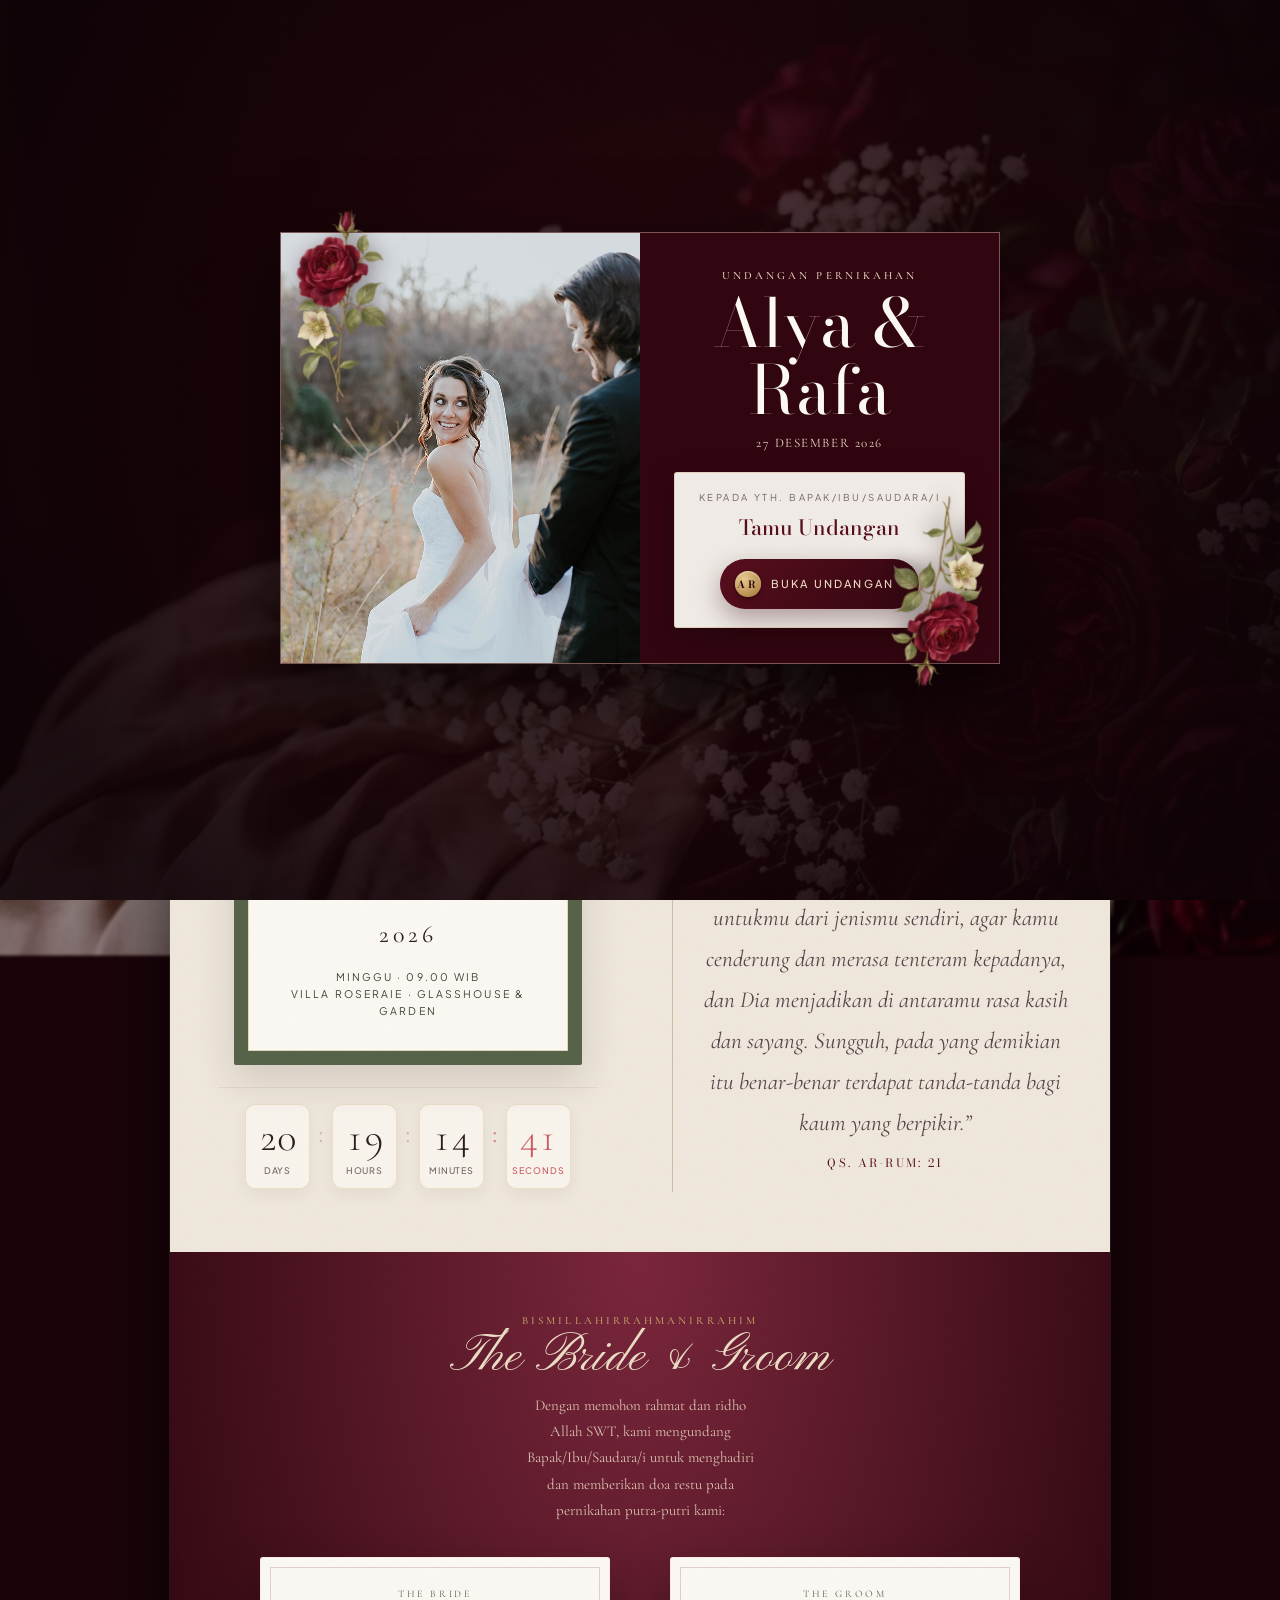
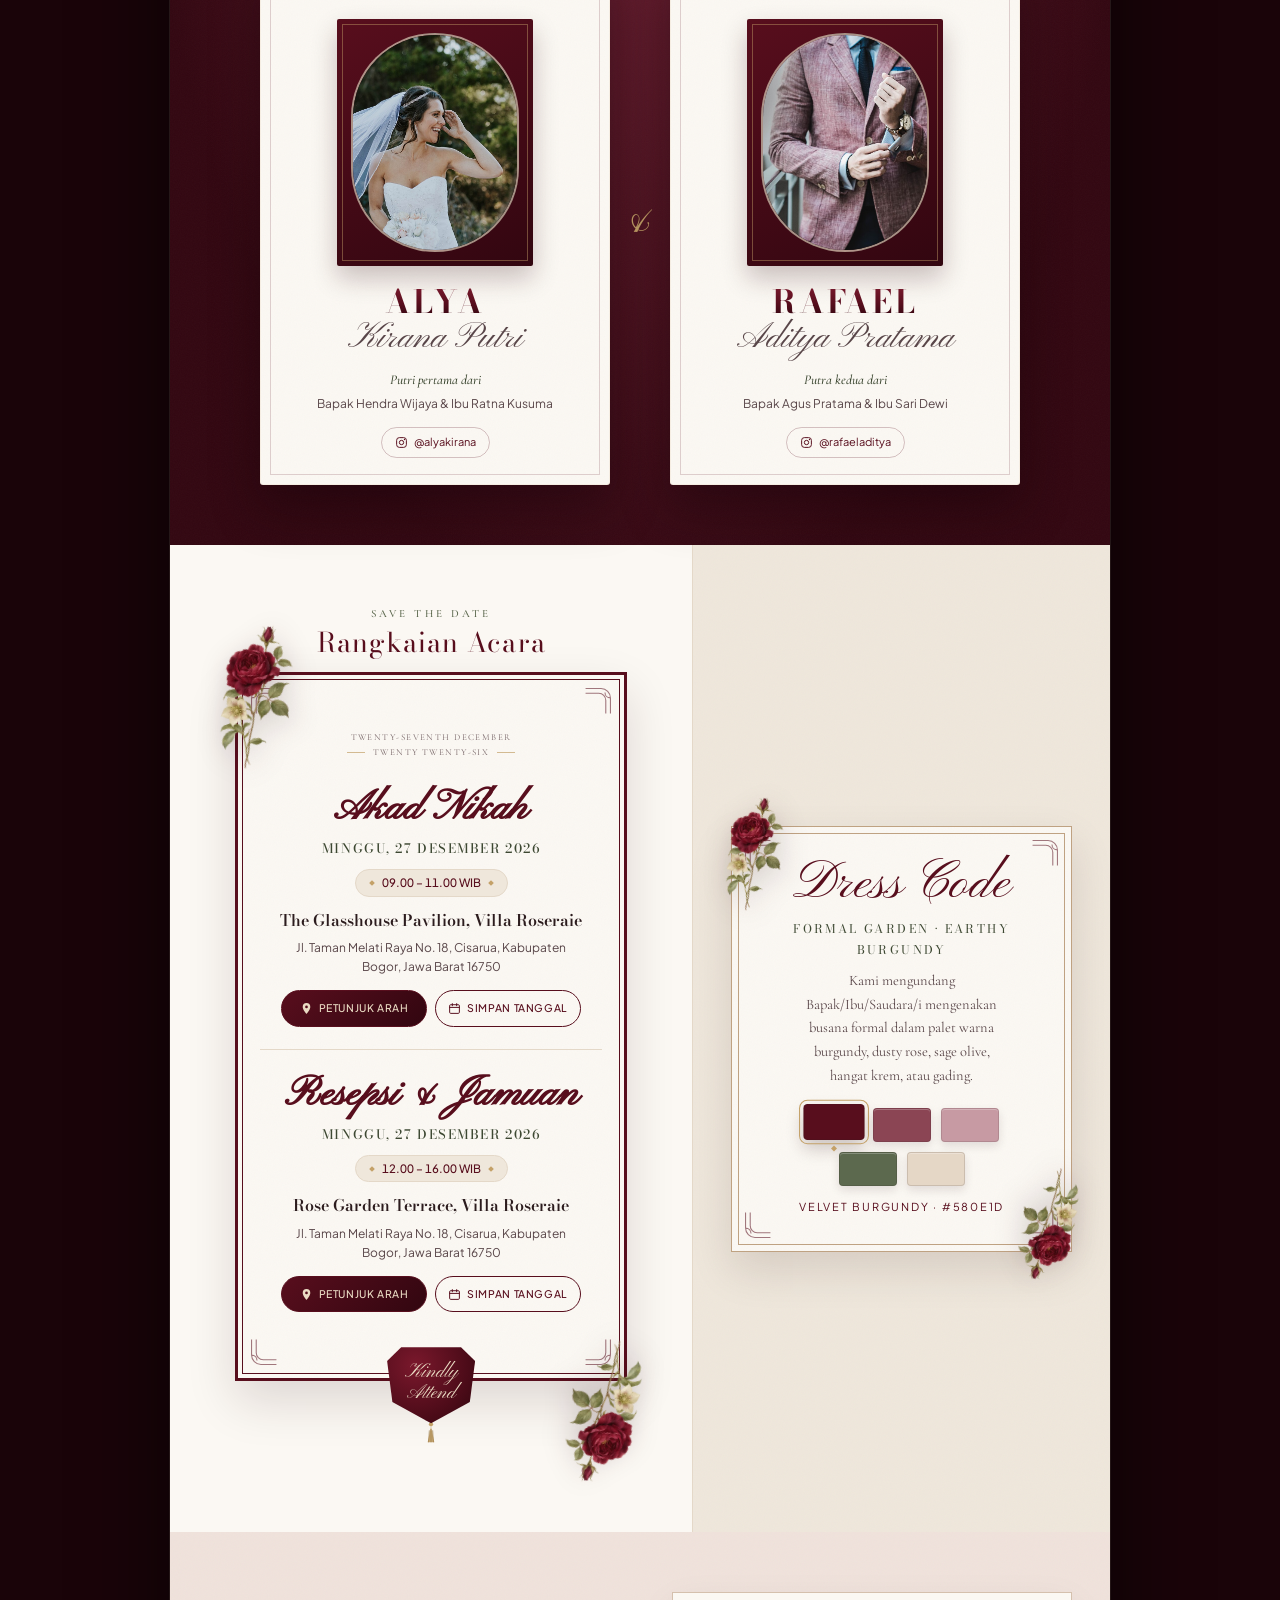
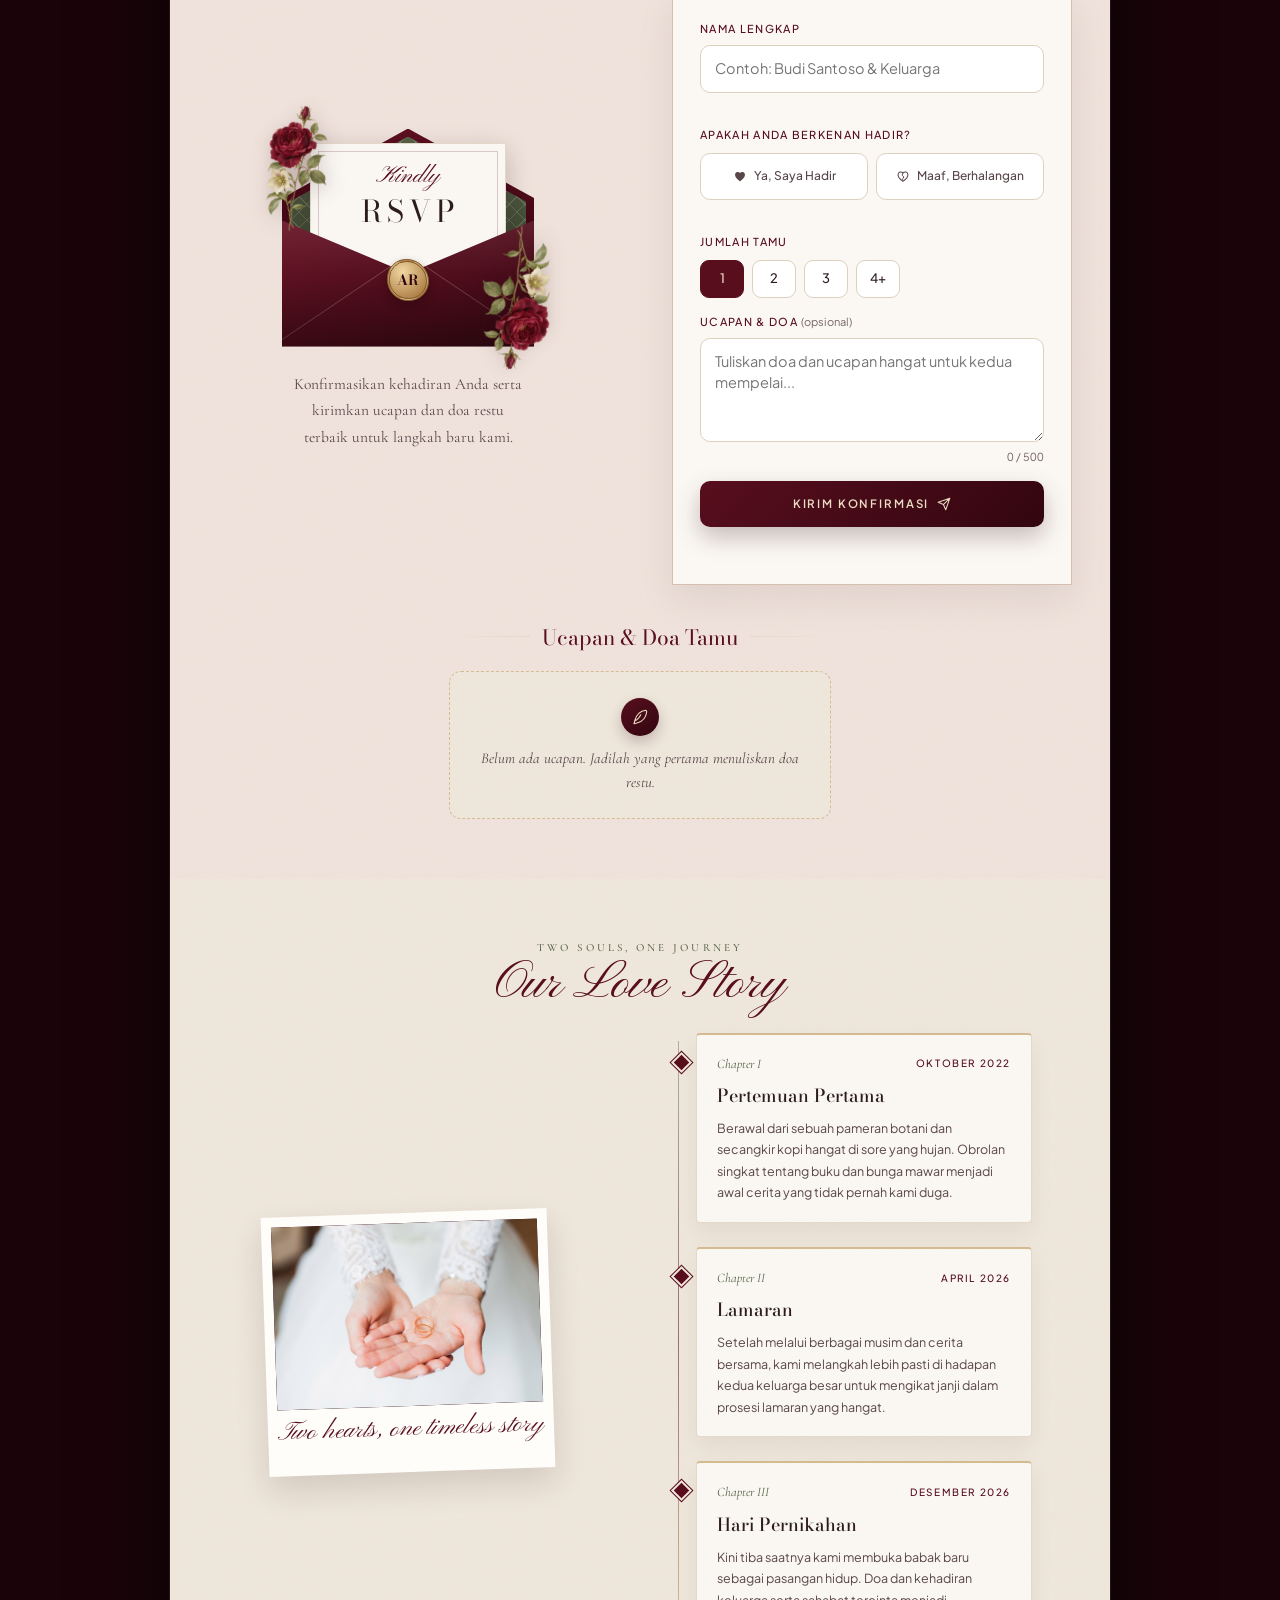
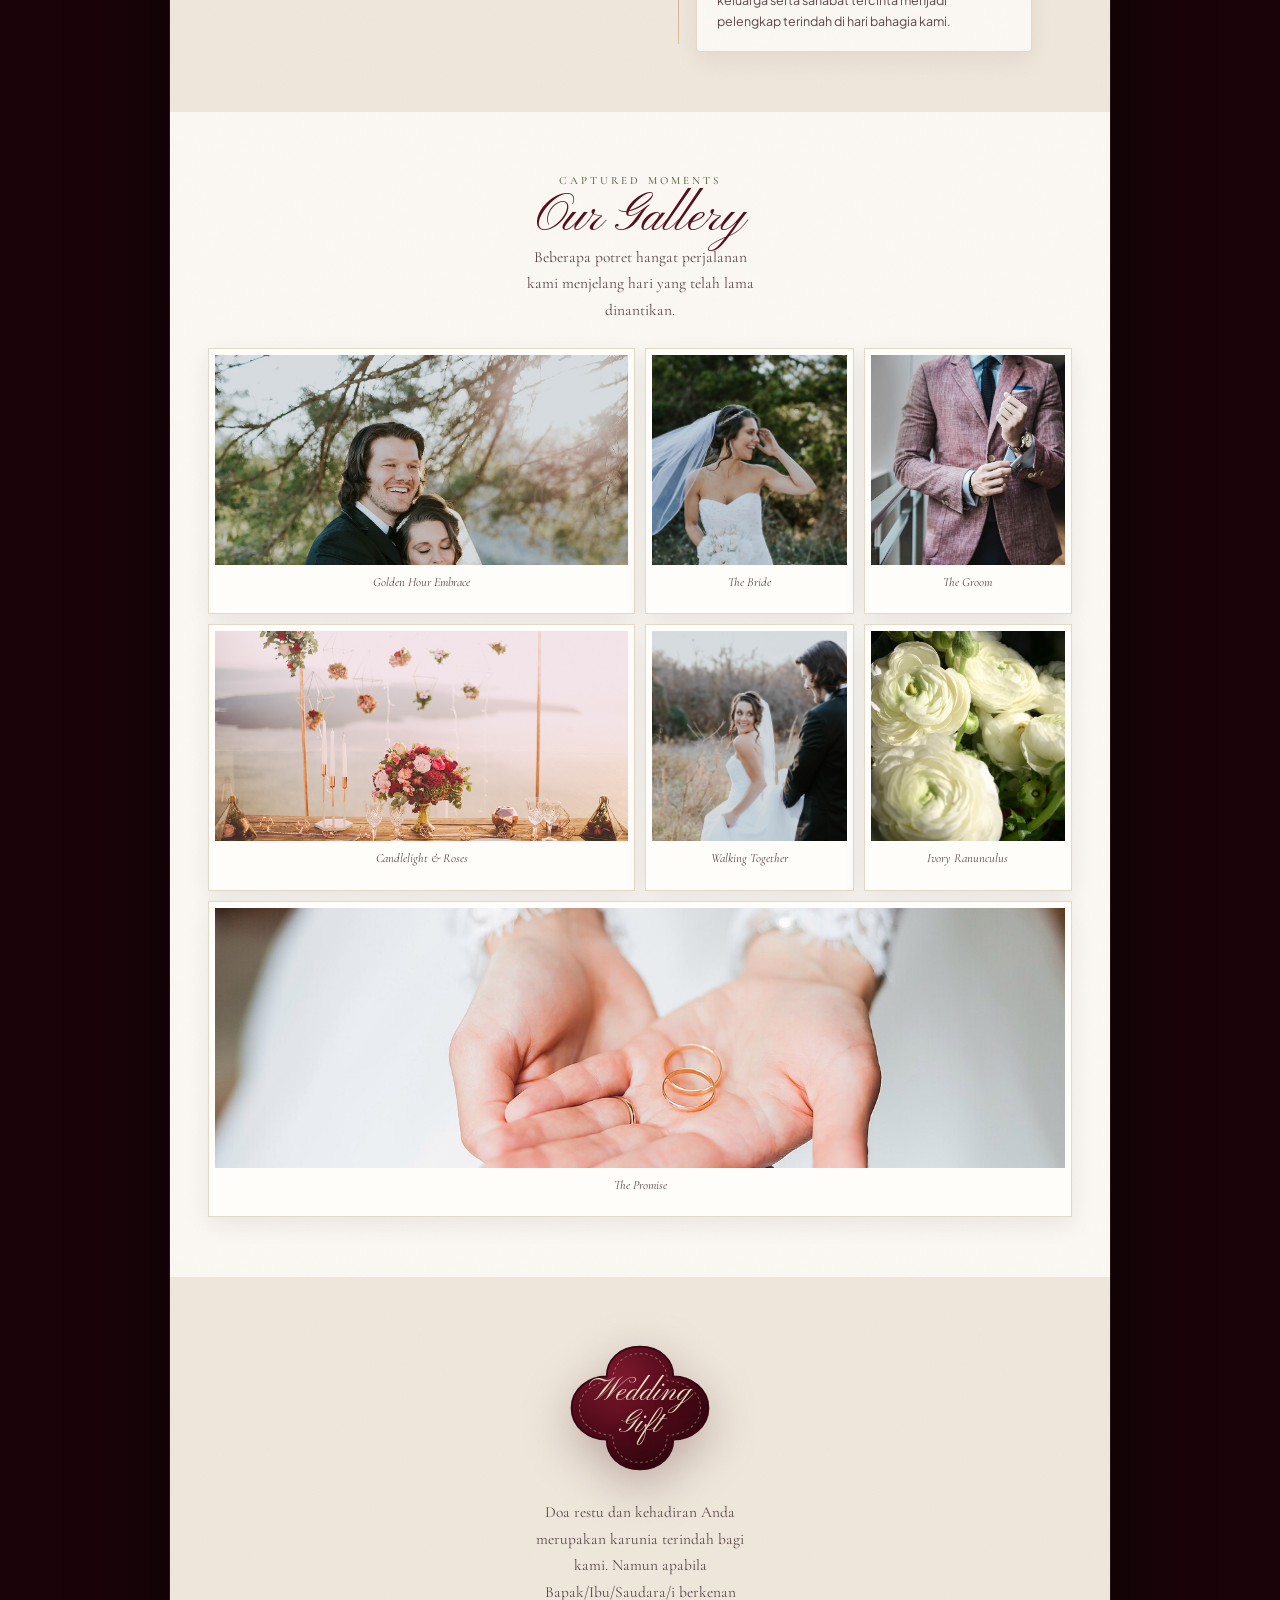
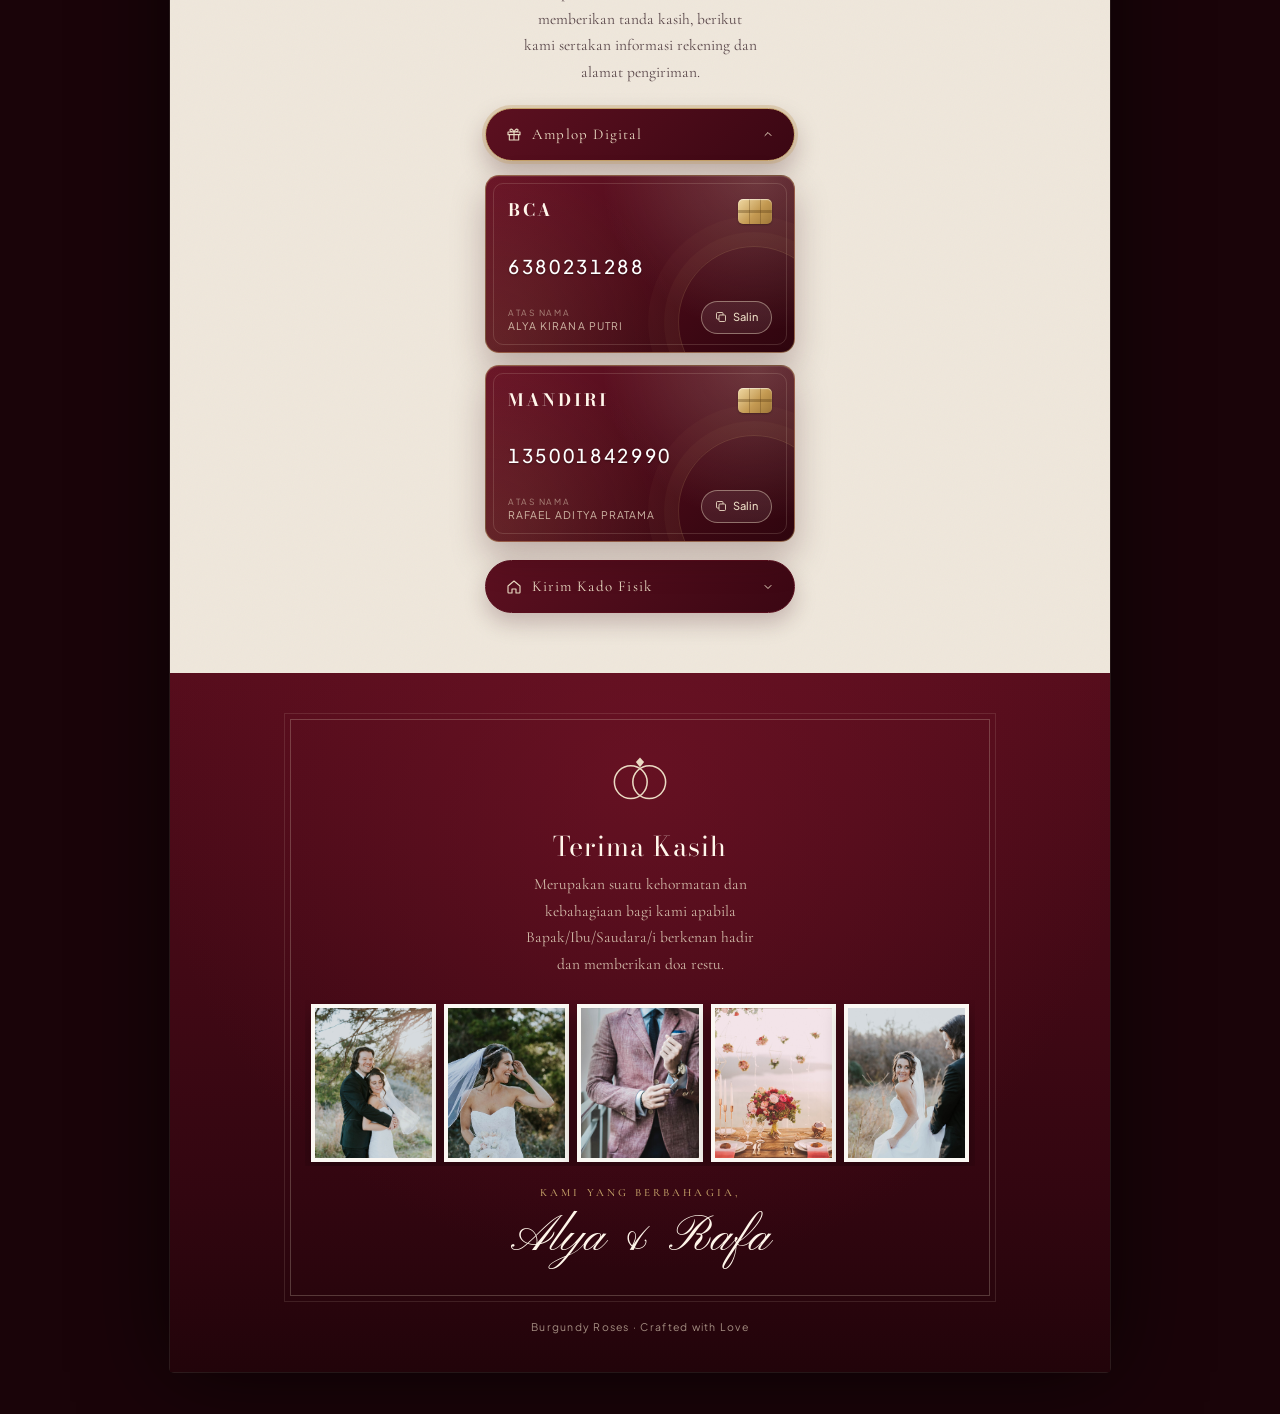
==== commit 62d14948: "Add a layered floral opening animation" ====
--- a/index.html
+++ b/index.html
@@ -228,7 +228,8 @@
   place-items: center;
   padding: max(20px, env(safe-area-inset-top, 0px)) 20px max(24px, env(safe-area-inset-bottom, 0px));
   background: var(--burgundy-night);
-  transition: transform 1.05s cubic-bezier(.72, 0, .2, 1), opacity .95s ease;
+  transition: transform .85s cubic-bezier(.72, 0, .2, 1), opacity .7s ease, visibility 0s .85s;
+  overflow-x: hidden;
   overflow-y: auto;
 }
 .cover::before {
@@ -252,6 +253,7 @@
 .cover.gone {
   transform: translateY(-100%);
   opacity: 0;
+  visibility: hidden;
   pointer-events: none;
 }
 
@@ -266,6 +268,16 @@
   animation: coverIn .85s cubic-bezier(.2, .7, .2, 1) both;
 }
 .cover-photo.ph { min-height: clamp(160px, 32svh, 310px); }
+.cover-flower {
+  position: absolute;
+  z-index: 1;
+  width: clamp(62px, 15vw, 128px);
+  height: auto;
+  pointer-events: none;
+  filter: drop-shadow(0 5px 10px rgba(22, 2, 8, .42));
+}
+.cover-flower:first-of-type { inset: -10px auto auto -8px; transform: rotate(-27deg); }
+.cover-flower:last-of-type { inset: auto -7px -13px auto; transform: rotate(158deg); }
 .cover-details {
   padding: clamp(14px, 4vw, 34px);
   color: var(--gold-light);
@@ -473,11 +485,48 @@
   text-align: center;
 }
 .opening-spread { display: grid; }
-.opening-portrait.ph {
+.opening-scene {
+  position: relative;
   min-height: clamp(250px, 72vw, 470px);
-  border-radius: 0;
+  overflow: hidden;
+  isolation: isolate;
+}
+.opening-portrait.ph { position: absolute; inset: 0; }
+.opening-scene::after {
+  content: "";
+  position: absolute;
+  inset: 0;
+  background: linear-gradient(0deg, rgba(37, 7, 16, .48), transparent 38%);
+  pointer-events: none;
+}
+.opening-flowers {
+  position: absolute;
+  z-index: 1;
+  inset: auto -4% 0;
+  width: 108%;
+  max-width: none;
+  height: auto;
+  pointer-events: none;
+  transform-origin: center bottom;
+  filter: drop-shadow(0 2px 7px rgba(31, 5, 12, .28));
+}
+.opening-petals {
+  position: absolute;
+  z-index: 2;
+  inset: 0;
+  overflow: hidden;
+  pointer-events: none;
+}
+.opening-petals span {
+  position: absolute;
+  inset: 9% auto auto var(--left);
+  width: var(--size);
+  aspect-ratio: 1;
+  opacity: 0;
 }
 .opening-card {
+  position: relative;
+  isolation: isolate;
   display: grid;
   place-content: center;
   justify-items: center;
@@ -486,6 +535,16 @@
   background: var(--paper-grain), radial-gradient(ellipse at 50% 10%, var(--ivory), var(--parchment));
   box-shadow: inset 0 0 0 1px #d5c4ae, inset 0 0 0 8px var(--ivory), inset 0 0 0 9px #d5c4ae;
 }
+.opening-card-flower {
+  position: absolute;
+  z-index: -1;
+  width: clamp(48px, 12vw, 92px);
+  height: auto;
+  opacity: .86;
+  pointer-events: none;
+}
+.opening-card-flower.left { top: 12px; left: 12px; transform: rotate(-24deg); }
+.opening-card-flower.right { right: 12px; bottom: 12px; transform: rotate(155deg); }
 .opening-card h1 {
   margin: 8px 0 10px;
   font: 400 clamp(44px, 8vw, 78px)/.96 var(--f-didone);
@@ -510,9 +569,57 @@
 }
 @media (min-width: 680px) {
   .opening-spread { grid-template-columns: 1fr 1fr; }
-  .opening-portrait.ph { min-height: 520px; }
+  .opening-scene { min-height: 520px; }
   .opening-card { padding-top: 28px; }
   .envelope-hero { margin-top: 0; }
+}
+
+@media (prefers-reduced-motion: no-preference) {
+  body.opened .opening-portrait .ph-img {
+    animation: opening-portrait-in 1.7s .15s cubic-bezier(.19, 1, .22, 1) both;
+  }
+  body.opened .opening-flowers {
+    animation: opening-flowers-in 1.2s .38s cubic-bezier(.16, 1, .3, 1) both;
+  }
+  .opening-petals span {
+    background: url("img/rose-petals.webp") var(--petal) center / 300% 100% no-repeat;
+  }
+  body.opened .opening-petals span {
+    animation: opening-petal-drift var(--duration) var(--delay) linear both;
+  }
+  body.opened .opening-card > .envelope-hero,
+  body.opened .opening-card > .kicker,
+  body.opened .opening-card > h1,
+  body.opened .opening-card > .opening-date,
+  body.opened .opening-card > .venue-sub,
+  body.opened .opening-card > .invitation-links {
+    animation: opening-copy-in .65s var(--enter-at) cubic-bezier(.22, .68, .25, 1) both;
+  }
+  .envelope-hero { --enter-at: .62s; }
+  .opening-card .kicker { --enter-at: .78s; }
+  .opening-card h1 { --enter-at: .92s; }
+  .opening-date { --enter-at: 1.07s; }
+  .opening-card .venue-sub { --enter-at: 1.15s; }
+  .opening-card .invitation-links { --enter-at: 1.26s; }
+}
+@keyframes opening-portrait-in {
+  from { transform: scale(1.14); filter: brightness(.72); }
+  to { transform: scale(1); filter: brightness(1); }
+}
+@keyframes opening-flowers-in {
+  from { transform: translateY(25%) scale(.91); opacity: 0; }
+  to { transform: translateY(0) scale(1); opacity: 1; }
+}
+@keyframes opening-petal-drift {
+  0% { transform: translate(0, -25px) rotate(-35deg) scaleX(.65); opacity: 0; }
+  24% { transform: translate(calc(var(--drift) * -.22), 25px) rotate(12deg); opacity: .92; }
+  52% { transform: translate(calc(var(--drift) * .6), 96px) rotate(84deg) scaleX(.68); }
+  76% { transform: translate(calc(var(--drift) * .35), 159px) rotate(132deg); opacity: .78; }
+  100% { transform: translate(var(--drift), 220px) rotate(190deg) scaleX(.65); opacity: 0; }
+}
+@keyframes opening-copy-in {
+  from { transform: translateY(12px); opacity: 0; }
+  to { transform: translateY(0); opacity: 1; }
 }
 
 .invitation-links {
@@ -2281,242 +2388,6 @@
 }
 @keyframes burstOut { to { transform: translate(var(--x), var(--y)) scale(.5); opacity: 0; } }
 
-/* ==========================================================================
-   SHAPE LANGUAGE — arches, scallops, tilted notes & round forms
-   (breaks up the boxy rhythm; arch motif echoes the glasshouse venue)
-   ========================================================================== */
-
-/* Scalloped / wavy section seams */
-.sec::before, .closing::before {
-  content: "";
-  position: absolute;
-  left: 0;
-  right: 0;
-  top: -13px;
-  height: 14px;
-  background: var(--edge, var(--ivory));
-  -webkit-mask: radial-gradient(circle at 50% 100%, #000 68%, transparent 71%) 0 0 / 26px 14px repeat-x;
-  mask: radial-gradient(circle at 50% 100%, #000 68%, transparent 71%) 0 0 / 26px 14px repeat-x;
-  pointer-events: none;
-  z-index: 1;
-}
-.sec.parchment { --edge: var(--parchment); }
-.sec.burgundy, .closing { --edge: var(--burgundy); }
-.sec.burgundy::before, .closing::before {
-  top: -17px;
-  height: 18px;
-  -webkit-mask: url("data:image/svg+xml,%3Csvg xmlns='http://www.w3.org/2000/svg' width='120' height='18' viewBox='0 0 120 18'%3E%3Cpath d='M0 10C15 10 15 2 30 2S45 10 60 10 75 2 90 2 105 10 120 10V18H0z'/%3E%3C/svg%3E") 0 0 / 120px 18px repeat-x;
-  mask: url("data:image/svg+xml,%3Csvg xmlns='http://www.w3.org/2000/svg' width='120' height='18' viewBox='0 0 120 18'%3E%3Cpath d='M0 10C15 10 15 2 30 2S45 10 60 10 75 2 90 2 105 10 120 10V18H0z'/%3E%3C/svg%3E") 0 0 / 120px 18px repeat-x;
-}
-.closing::before { background: #560d1c; }
-
-/* Save the date — arched window card, wax seal on the crown */
-.std-card {
-  border-radius: 50% 50% 6px 6px / 170px 170px 6px 6px;
-  padding: 12px;
-  background:
-    radial-gradient(circle at 50% 0%, rgba(255, 255, 255, .12), transparent 60%),
-    linear-gradient(180deg, var(--olive-soft), var(--olive) 40%, var(--olive-deep));
-}
-.std-inner {
-  border-radius: 50% 50% 3px 3px / 160px 160px 3px 3px;
-  padding-top: 70px;
-}
-.std-card .wax-seal { top: -16px; }
-
-/* Countdown — round medallions instead of tiles */
-.countdown-row { align-items: center; }
-.cd-unit {
-  width: clamp(62px, 17vw, 76px);
-  min-width: 0;
-  aspect-ratio: 1;
-  padding: 0;
-  display: grid;
-  place-content: center;
-  border-radius: 50%;
-  background: radial-gradient(circle at 35% 28%, #fffdf9, var(--ivory) 60%, #f1e8da);
-  border: 1px solid rgba(196, 161, 104, .55);
-  box-shadow: 0 0 0 4px var(--parchment), 0 0 0 5px rgba(196, 161, 104, .3), 0 10px 22px rgba(44, 18, 22, .08);
-}
-.cd-unit b { font-size: clamp(24px, 7vw, 30px); }
-.cd-unit small { margin-top: 3px; font-size: 7.5px; letter-spacing: .18em; }
-.cd-unit.sec-u {
-  background: radial-gradient(circle at 35% 28%, #7d1a2f, var(--burgundy) 60%, var(--burgundy-deep));
-  border-color: var(--gold);
-}
-.cd-unit.sec-u b { color: #fff6ea; }
-.cd-unit.sec-u small { color: var(--gold-light); }
-.cd-sep { display: none; }
-.countdown-row { gap: clamp(6px, 2.4vw, 12px); }
-
-/* Couple — die-cut place cards with scalloped crown & foot, oval locket mat */
-#couple { filter: drop-shadow(0 20px 26px rgba(14, 2, 5, .45)); }
-.cameo-card {
-  box-shadow: none;
-  border: 0;
-  border-radius: 0;
-  padding: 36px 24px 34px;
-  -webkit-mask:
-    radial-gradient(circle at 50% 100%, #000 68%, transparent 71%) 0 0 / 24px 12px repeat-x,
-    linear-gradient(#000 0 0) 0 11px / 100% calc(100% - 22px) no-repeat,
-    radial-gradient(circle at 50% 0%, #000 68%, transparent 71%) 0 100% / 24px 12px repeat-x;
-  mask:
-    radial-gradient(circle at 50% 100%, #000 68%, transparent 71%) 0 0 / 24px 12px repeat-x,
-    linear-gradient(#000 0 0) 0 11px / 100% calc(100% - 22px) no-repeat,
-    radial-gradient(circle at 50% 0%, #000 68%, transparent 71%) 0 100% / 24px 12px repeat-x;
-}
-.cameo-card::before {
-  inset: 22px 12px;
-  border-radius: 50% 50% 10px 10px / 150px 150px 10px 10px;
-  border-color: rgba(196, 161, 104, .5);
-}
-.cameo-mat {
-  width: 200px;
-  padding: 12px;
-  border-radius: 50%;
-  background:
-    radial-gradient(circle at 30% 20%, rgba(255, 255, 255, .14), transparent 55%),
-    linear-gradient(155deg, var(--burgundy-mid), var(--burgundy-deep));
-  box-shadow: 0 14px 28px rgba(48, 8, 16, .28), inset 0 0 0 1px rgba(234, 219, 195, .2);
-}
-.cameo-mat::after { inset: 5px; border-radius: 50%; border-style: dashed; }
-.cameo-oval { border-radius: 50%; }
-
-/* Love story — tilted keepsake notes with washi tape */
-.chapter {
-  border-radius: 3px 14px 3px 14px;
-  border-top-width: 1px;
-  border-top-color: var(--linen);
-  transform: rotate(-.8deg);
-}
-.chapter:nth-child(even) { transform: rotate(.9deg); }
-.chapter:hover { transform: rotate(0) translateY(-3px); }
-.chapter::after {
-  content: "";
-  position: absolute;
-  top: -9px;
-  left: 50%;
-  width: 70px;
-  height: 18px;
-  margin-left: -35px;
-  transform: rotate(-3deg);
-  background:
-    repeating-linear-gradient(90deg, rgba(255, 255, 255, .25) 0 4px, transparent 4px 8px),
-    rgba(214, 174, 181, .62);
-  box-shadow: 0 1px 2px rgba(44, 18, 22, .08);
-  -webkit-mask: linear-gradient(90deg, transparent 0 2px, #000 2px calc(100% - 2px), transparent 0);
-}
-.chapter:nth-child(even)::after { transform: rotate(4deg); background-color: rgba(196, 161, 104, .5); left: 62%; }
-.chapter:nth-child(3n)::after { background-color: rgba(123, 134, 108, .45); left: 38%; }
-
-/* Events — arched glasshouse card */
-.ornate-card {
-  border-radius: 50% 50% 8px 8px / 170px 170px 8px 8px;
-  padding-top: 76px;
-}
-.ornate-card .corner-filigree.tl, .ornate-card .corner-filigree.tr { display: none; }
-.ornate-card::before {
-  content: "";
-  position: absolute;
-  top: 24px;
-  left: 50%;
-  width: 26px;
-  height: 26px;
-  margin-left: -13px;
-  background: url("data:image/svg+xml,%3Csvg xmlns='http://www.w3.org/2000/svg' viewBox='0 0 34 34'%3E%3Cg fill='%23c4a168'%3E%3Cellipse cx='17' cy='9' rx='4' ry='7'/%3E%3Cellipse cx='17' cy='25' rx='4' ry='7'/%3E%3Cellipse cx='9' cy='17' rx='7' ry='4'/%3E%3Cellipse cx='25' cy='17' rx='7' ry='4'/%3E%3C/g%3E%3Ccircle cx='17' cy='17' r='3.2' fill='%23580e1d'/%3E%3C/svg%3E") center / contain no-repeat;
-  opacity: .9;
-}
-.ornate-micro { margin-top: 10px; }
-.event-item .ev-time { border-radius: 99px; }
-.stream-card { border-radius: 50% 50% 6px 6px / 140px 140px 6px 6px; padding-top: 52px; }
-
-/* Dress code — botanical leaf-cut card + fabric-dot swatches */
-.dress-card { border-radius: 90px 8px 90px 8px; }
-.dress-card .corner-filigree.tl, .dress-card .corner-filigree.br { display: none; }
-.swatches { gap: 12px; max-width: 280px; }
-.swatch {
-  width: 44px;
-  height: 44px;
-  border-radius: 50%;
-  border: 3px solid #fffdf9;
-  box-shadow: 0 0 0 1px rgba(44, 28, 30, .14), 0 6px 14px rgba(44, 18, 22, .16), inset 0 -6px 10px rgba(0, 0, 0, .12), inset 0 4px 8px rgba(255, 255, 255, .2);
-}
-.swatch.picked { outline-offset: 2px; outline-width: 1.5px; }
-
-/* Gallery — scattered prints with arch & oval cut mats */
-.gallery-grid { gap: 14px 12px; padding: 4px 2px; }
-.gal-item { transform: rotate(-1.1deg); }
-.gal-item:nth-child(even) { transform: rotate(1.2deg); }
-.gal-item.wide { transform: rotate(-.5deg); }
-.gal-item:hover { transform: rotate(0) translateY(-4px); }
-.gal-item.arch { border-radius: 50% 50% 4px 4px / 120px 120px 4px 4px; padding-top: 8px; }
-.gal-item.arch .ph { border-radius: 50% 50% 2px 2px / 110px 110px 2px 2px; }
-.gal-item.oval .ph { border-radius: 50%; }
-.gal-item.oval { padding: 10px 10px 20px; }
-.gal-item.wide .ph { border-radius: 2px; }
-
-/* Gift — keep cards, soften drawer rhythm */
-.bank-card { border-radius: 18px; }
-
-/* RSVP — rounded, softer controls */
-.rsvp-form input[type="text"], .rsvp-form textarea { border-radius: 16px; }
-.att-pill { border-radius: 999px; }
-.g-chip { width: 42px; min-width: 0; height: 42px; padding: 0; border-radius: 50%; }
-.submit-btn { border-radius: 999px; }
-
-/* Guestbook — letter bubbles */
-.wish-item {
-  border-radius: 20px 20px 20px 6px;
-  background: linear-gradient(180deg, #fff, #fffaf4);
-}
-.wish-item::before { display: none; }
-.wish-av {
-  border-radius: 48% 52% 46% 54% / 52% 48% 54% 46%;
-  background: radial-gradient(circle at 32% 28%, #9b1d32, #6b0f20 50%, #3c0610);
-  box-shadow: inset 0 1px 3px rgba(255, 200, 205, .35), 0 3px 8px rgba(40, 6, 12, .3);
-}
-.wish-empty { border-radius: 50% 50% 18px 18px / 120px 120px 18px 18px; padding-top: 34px; }
-
-/* Closing — arched frame & arched filmstrip prints */
-.closing-frame > .booklet-corners:first-child { justify-content: center; gap: 16px; }
-.closing-frame > .booklet-corners:last-child { justify-content: center; gap: 16px; }
-.closing-frame { border-radius: 50% 50% 10px 10px / 180px 180px 10px 10px; padding-top: 54px; }
-.filmstrip .ph { border-radius: 50% 50% 4px 4px / 80px 80px 4px 4px; }
-.filmstrip { padding-top: 8px; }
-
-/* Lembar Kabar credit */
-.made-by {
-  display: inline-flex;
-  flex-direction: column;
-  align-items: center;
-  gap: 4px;
-  margin-top: 18px;
-  padding: 14px 22px 13px;
-  max-width: 320px;
-  border-radius: 999px;
-  border: 1px solid rgba(234, 219, 195, .2);
-  background: rgba(255, 255, 255, .04);
-  font-family: var(--f-serif);
-  font-style: italic;
-  font-size: 13.5px;
-  line-height: 1.5;
-  letter-spacing: .01em;
-  color: rgba(234, 219, 195, .78);
-}
-.made-by a {
-  font-family: var(--f-didone);
-  font-style: normal;
-  font-size: 12px;
-  letter-spacing: .2em;
-  text-transform: uppercase;
-  color: var(--gold);
-  text-decoration: none;
-  border-bottom: 1px solid rgba(196, 161, 104, .4);
-  padding-bottom: 1px;
-  transition: color .2s, border-color .2s;
-}
-.made-by a:hover { color: #fff6ea; border-color: #fff6ea; }
-
 /* Editorial spreads */
 .date-insert { min-width: 0; }
 #ayat .std-card { margin-top: 12px; }
@@ -2544,8 +2415,6 @@
 #busana .sprig-br { width: 76px; right: -18px; bottom: -23px; }
 
 #rsvp-section { background: var(--paper-grain), #f0e2db; }
-#rsvp-section { --edge: #f0e2db; }
-#rsvp.rsvp-form { border-radius: 26px; }
 .rsvp-intro .lead { margin: 0 auto 24px; }
 #rsvp.rsvp-form {
   width: 100%;
@@ -2676,6 +2545,8 @@
         </button>
       </div>
     </div>
+    <img class="cover-flower" src="img/botanical-sprig.webp" alt="" width="300" height="399" decoding="async">
+    <img class="cover-flower" src="img/botanical-sprig.webp" alt="" width="300" height="399" decoding="async">
   </div>
 </section>
 
@@ -2684,8 +2555,21 @@
 
   <section class="opening" id="opening" aria-labelledby="opening-title">
     <div class="opening-spread">
-      <div class="opening-portrait ph" role="img" aria-label="Potret mempelai" data-photo="polaroid1" data-label="Potret mempelai"></div>
+      <div class="opening-scene">
+        <div class="opening-portrait ph" role="img" aria-label="Potret mempelai" data-photo="polaroid1" data-label="Potret mempelai"></div>
+        <img class="opening-flowers" src="img/rose-foreground.webp" width="960" height="628" alt="" fetchpriority="high" decoding="async">
+        <div class="opening-petals" aria-hidden="true">
+          <span style="--left:10%;--size:17px;--petal:0%;--drift:28px;--delay:.69s;--duration:2.15s"></span>
+          <span style="--left:26%;--size:20px;--petal:50%;--drift:-32px;--delay:.97s;--duration:1.85s"></span>
+          <span style="--left:42%;--size:13px;--petal:100%;--drift:45px;--delay:.85s;--duration:2.05s"></span>
+          <span style="--left:64%;--size:16px;--petal:50%;--drift:28px;--delay:1.12s;--duration:1.95s"></span>
+          <span style="--left:78%;--size:19px;--petal:100%;--drift:-36px;--delay:.73s;--duration:2.2s"></span>
+          <span style="--left:90%;--size:15px;--petal:0%;--drift:-24px;--delay:1s;--duration:1.9s"></span>
+        </div>
+      </div>
       <div class="opening-card">
+        <img class="opening-card-flower left" src="img/botanical-sprig.webp" alt="" width="300" height="399" decoding="async">
+        <img class="opening-card-flower right" src="img/botanical-sprig.webp" alt="" width="300" height="399" decoding="async">
         <img class="envelope-hero" src="img/velvet-envelope.webp" width="800" height="602" alt="" decoding="async">
         <p class="kicker">Pernikahan</p>
         <h1 id="opening-title" tabindex="-1"><span data-bind="nickA">Alya</span> <i>&amp;</i> <span data-bind="nickB">Rafa</span></h1>
@@ -2976,10 +2860,7 @@
     </div>
 
     <div class="site-footer">
-      <p class="made-by">
-        <span>Dirangkai dengan sepenuh hati dan ikut berbahagia bersama kalian, oleh</span>
-        <a href="https://lembarkabar.web.id" target="_blank" rel="noopener">Lembar Kabar</a>
-      </p>
+      <p>Burgundy Roses · Crafted with Love</p>
     </div>
   </footer>
 </main>
@@ -3460,14 +3341,13 @@
   });
 }
 
-let gCol = 0, gShape = 0;
+let gCol = 0;
 CONFIG.gallery.forEach((item, i) => {
   let wide = !!(item && item.wide);
   if (!wide && gCol === 0 && i === CONFIG.gallery.length - 1) wide = true;
   gCol = wide ? 0 : (gCol + 1) % 2;
 
-  const shape = wide ? " wide" : (gShape++ % 2 ? " oval" : " arch");
-  const btn = el("button", "gal-item rv" + shape);
+  const btn = el("button", "gal-item rv" + (wide ? " wide" : ""));
   btn.type = "button";
   btn.setAttribute("aria-label", (item && item.caption) || `Lihat foto ${i + 1}`);
   btn.append(ph(`Foto ${i + 1}`, item), el("span", null, (item && item.caption) || `Momen ${i + 1}`));
@@ -3866,15 +3746,13 @@
   $(".rail").inert = false;
   $("#opening-title").focus({ preventScroll: true });
   $("#cover").inert = true;
-  window.scrollTo(0, 0);
+  window.scrollTo({ top: 0, behavior: "instant" });
   if (CONFIG.music) {
     fabMusic.hidden = false;
-    startMusic().then(() => {
-      if (CONFIG.musicTitle) toast("♪ " + CONFIG.musicTitle);
-    }).catch(() => syncMusicUI(false));
+    startMusic().catch(() => syncMusicUI(false));
   }
   setTimeout(onScroll, 200);
-});
+}, { once: true });
 
 /* =========================================================================
    SCROLL REVEAL + PROGRESS BAR + DESKTOP RAIL ACTIVE TRACKER
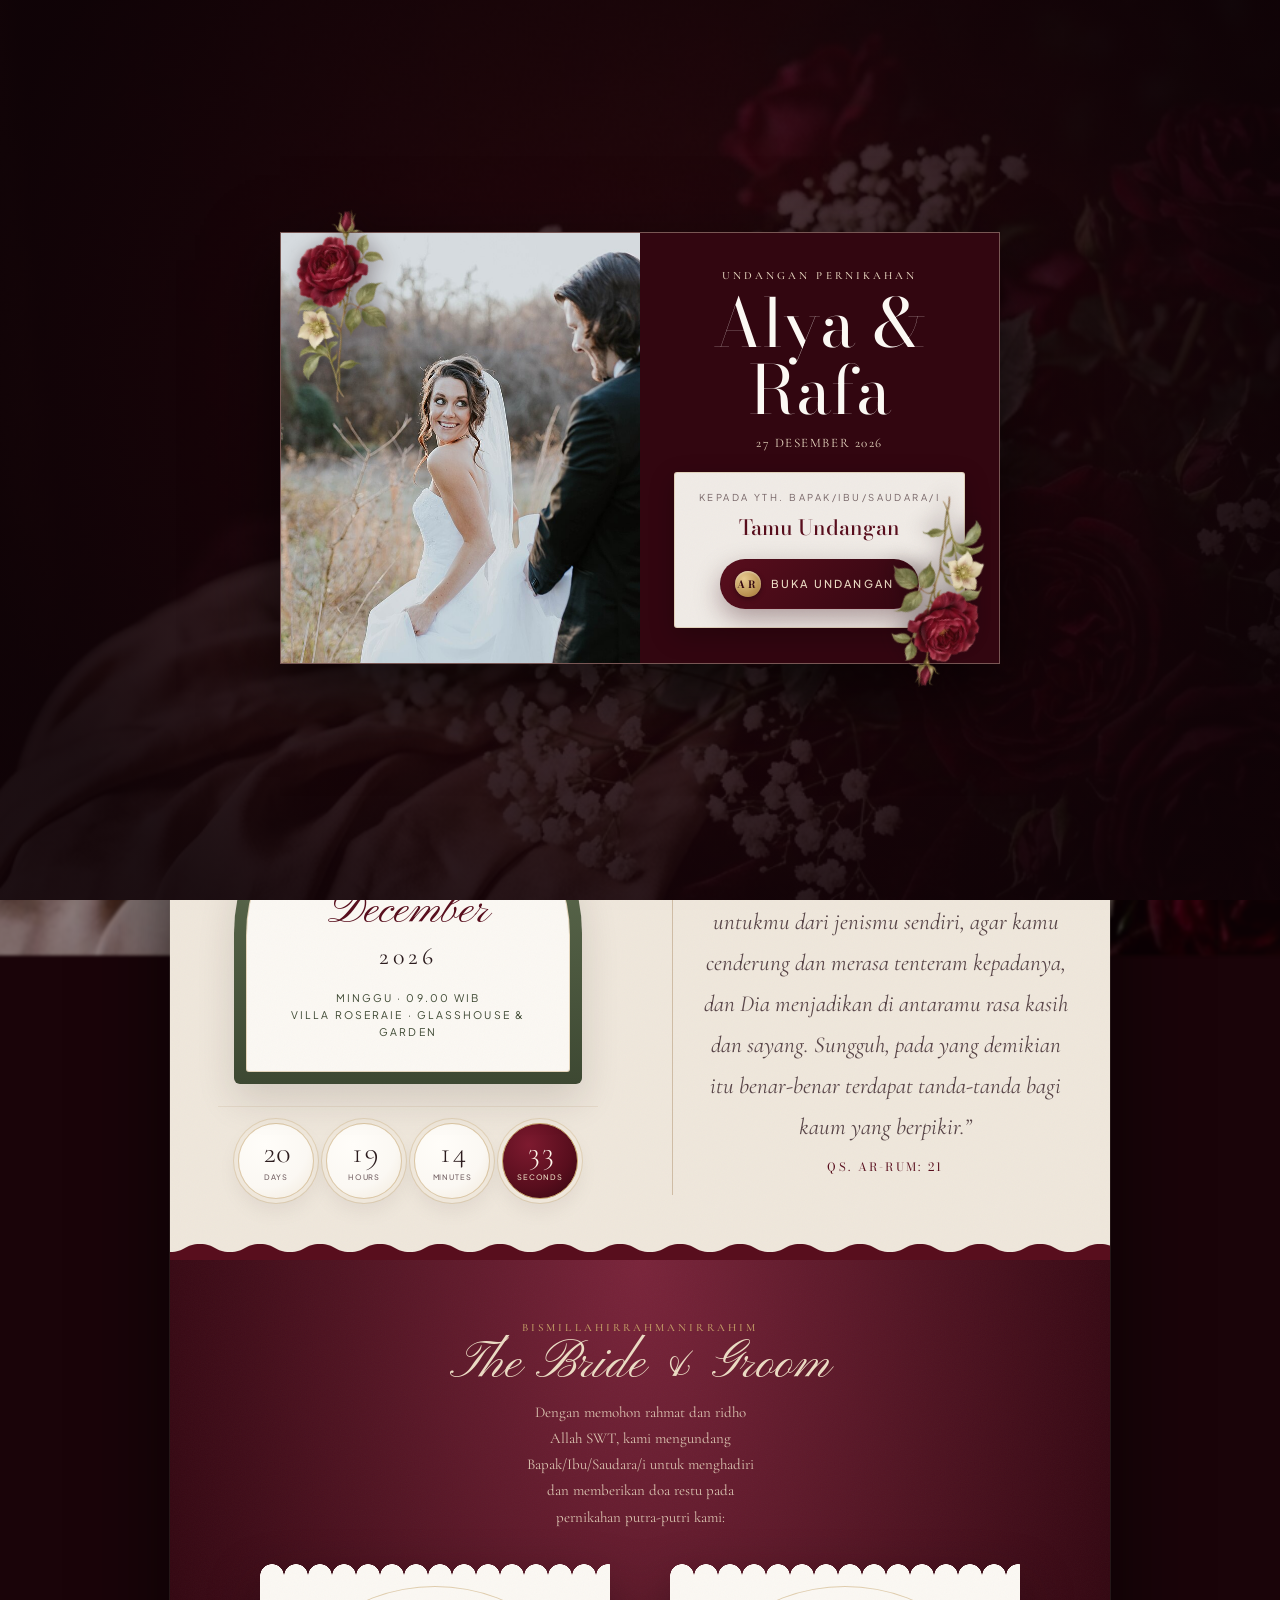
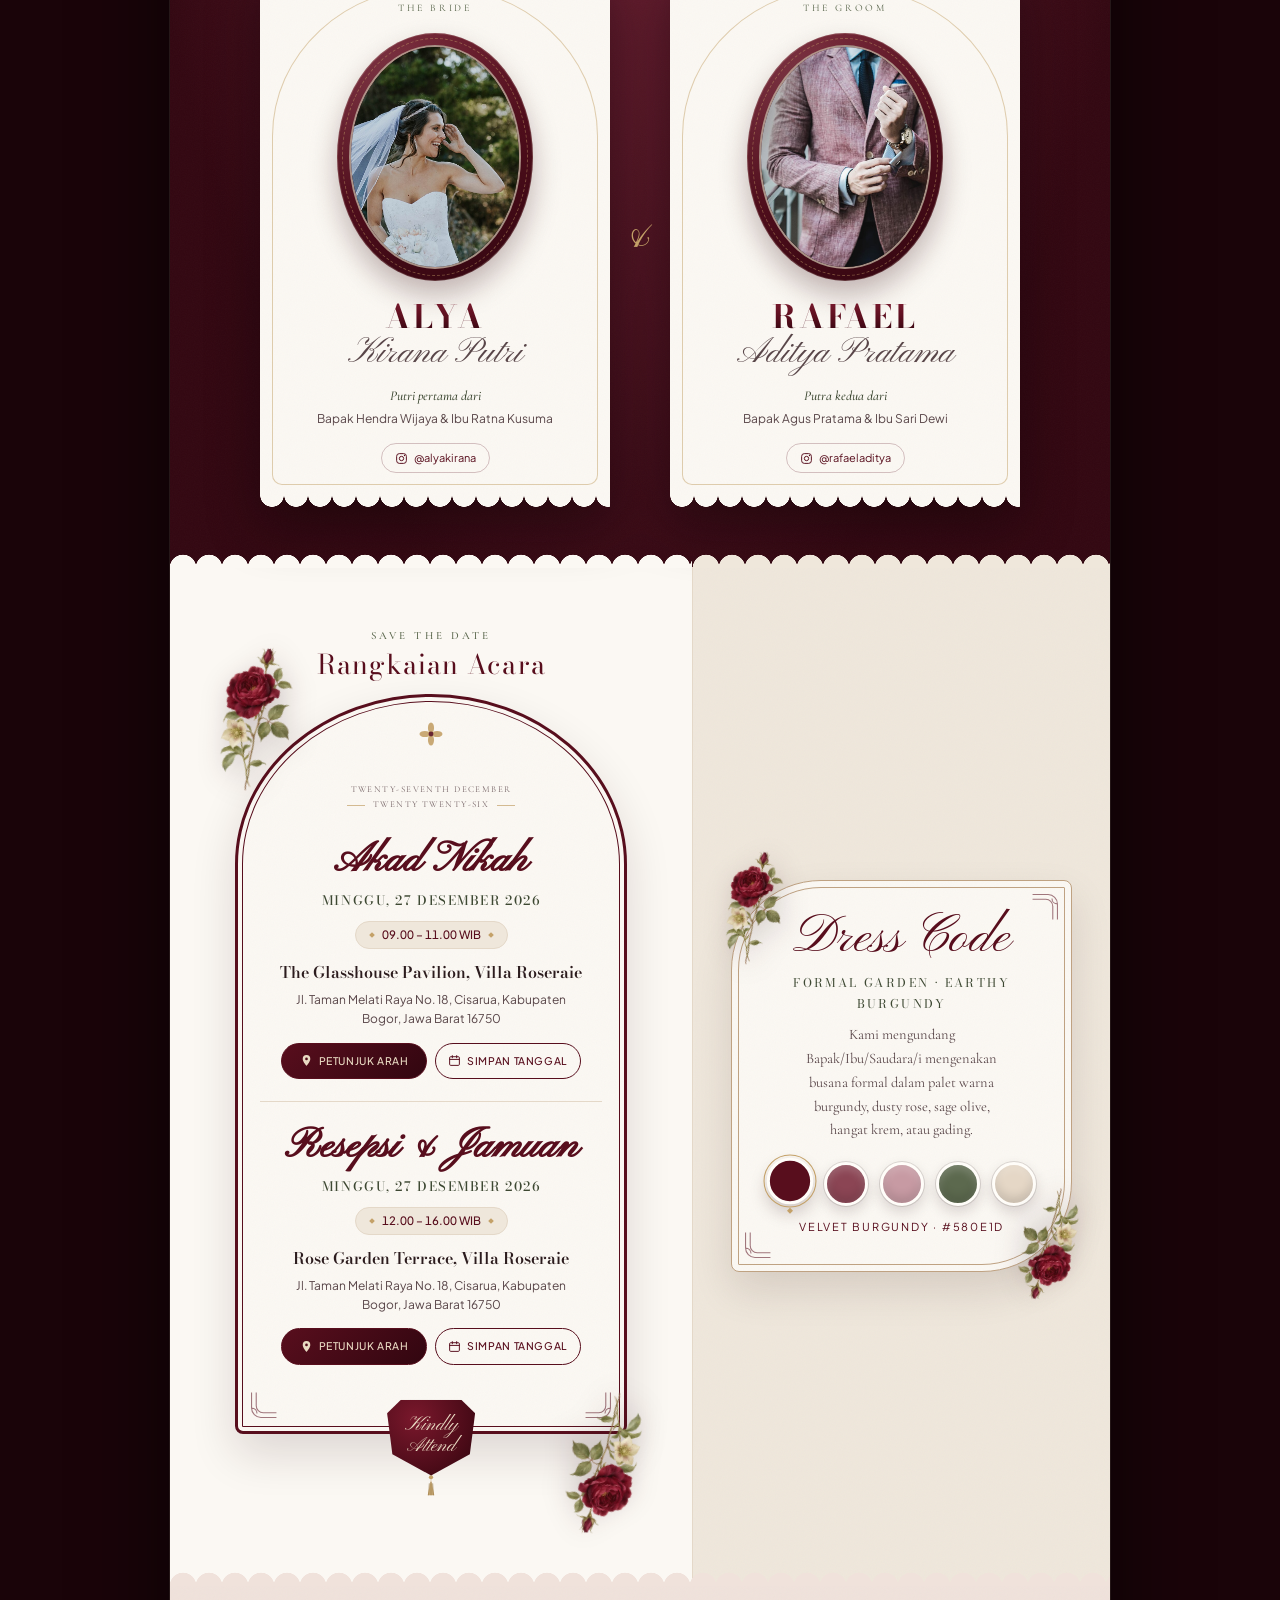
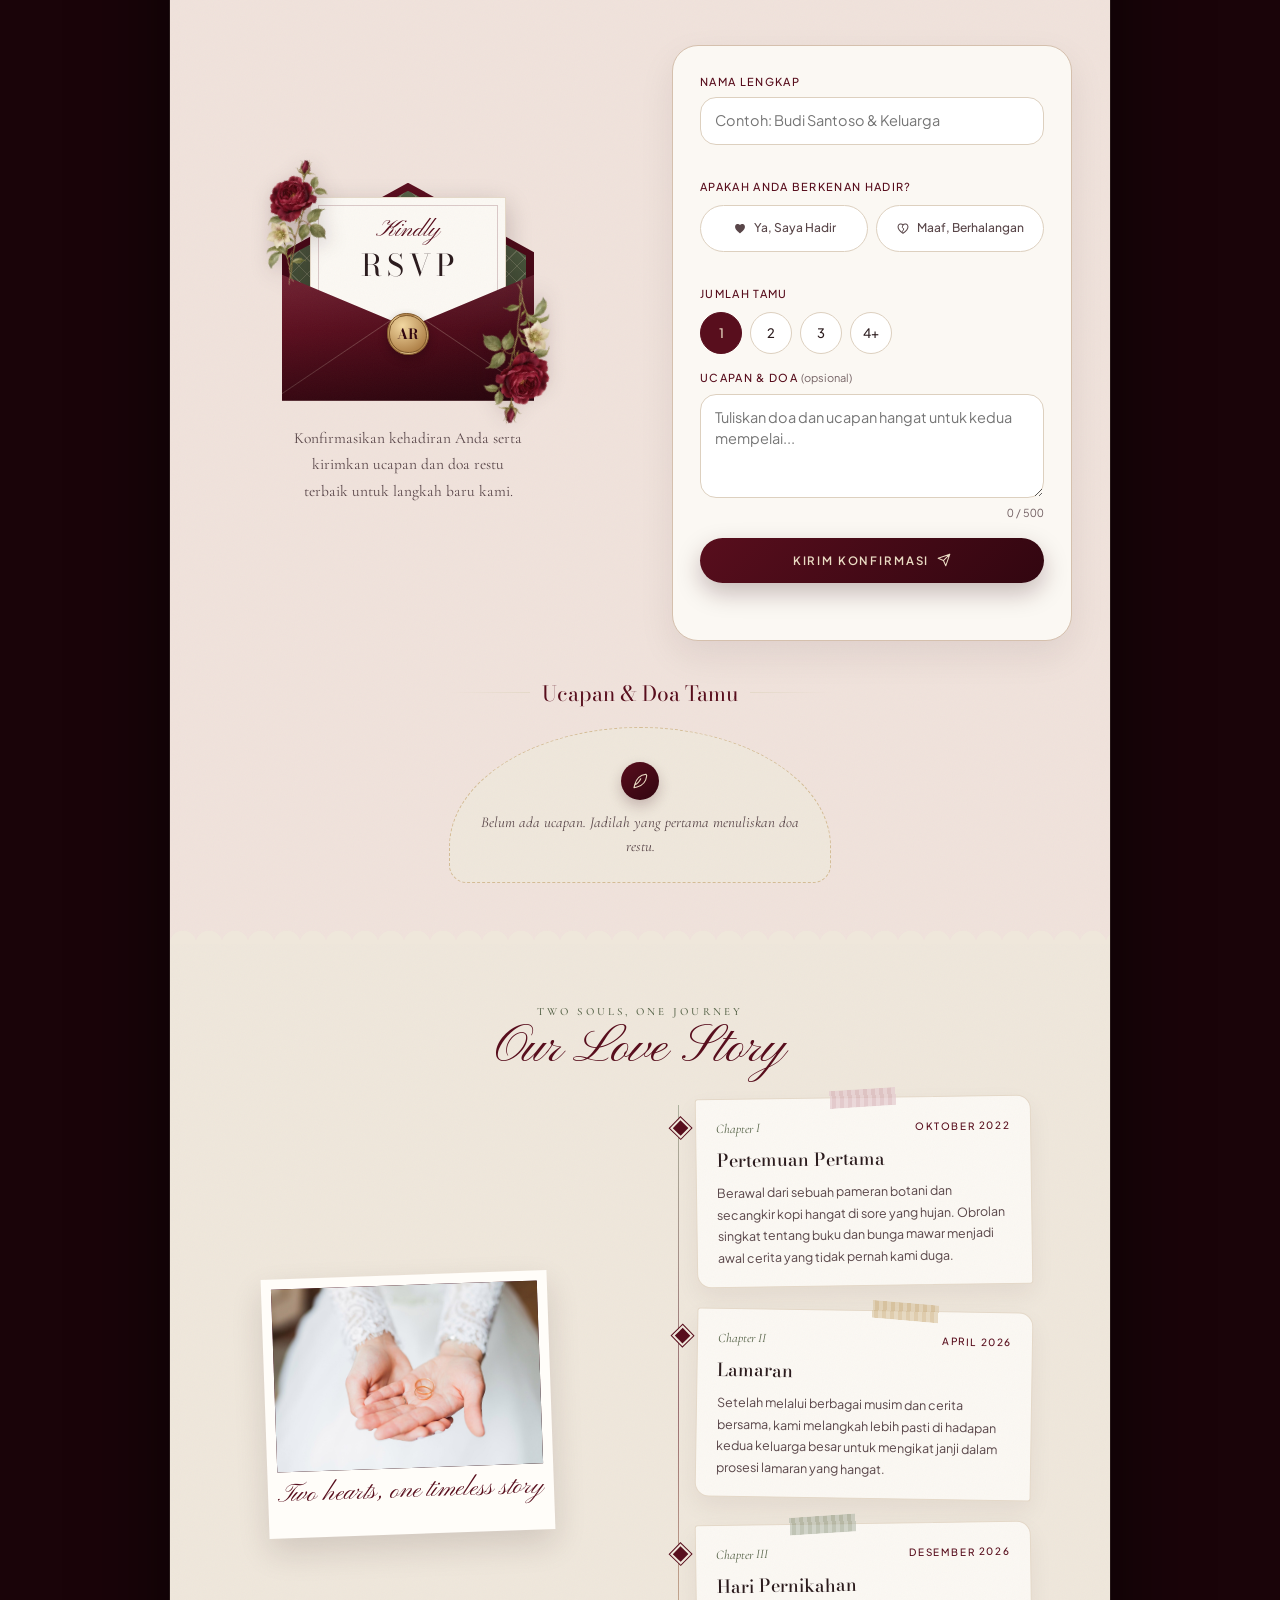
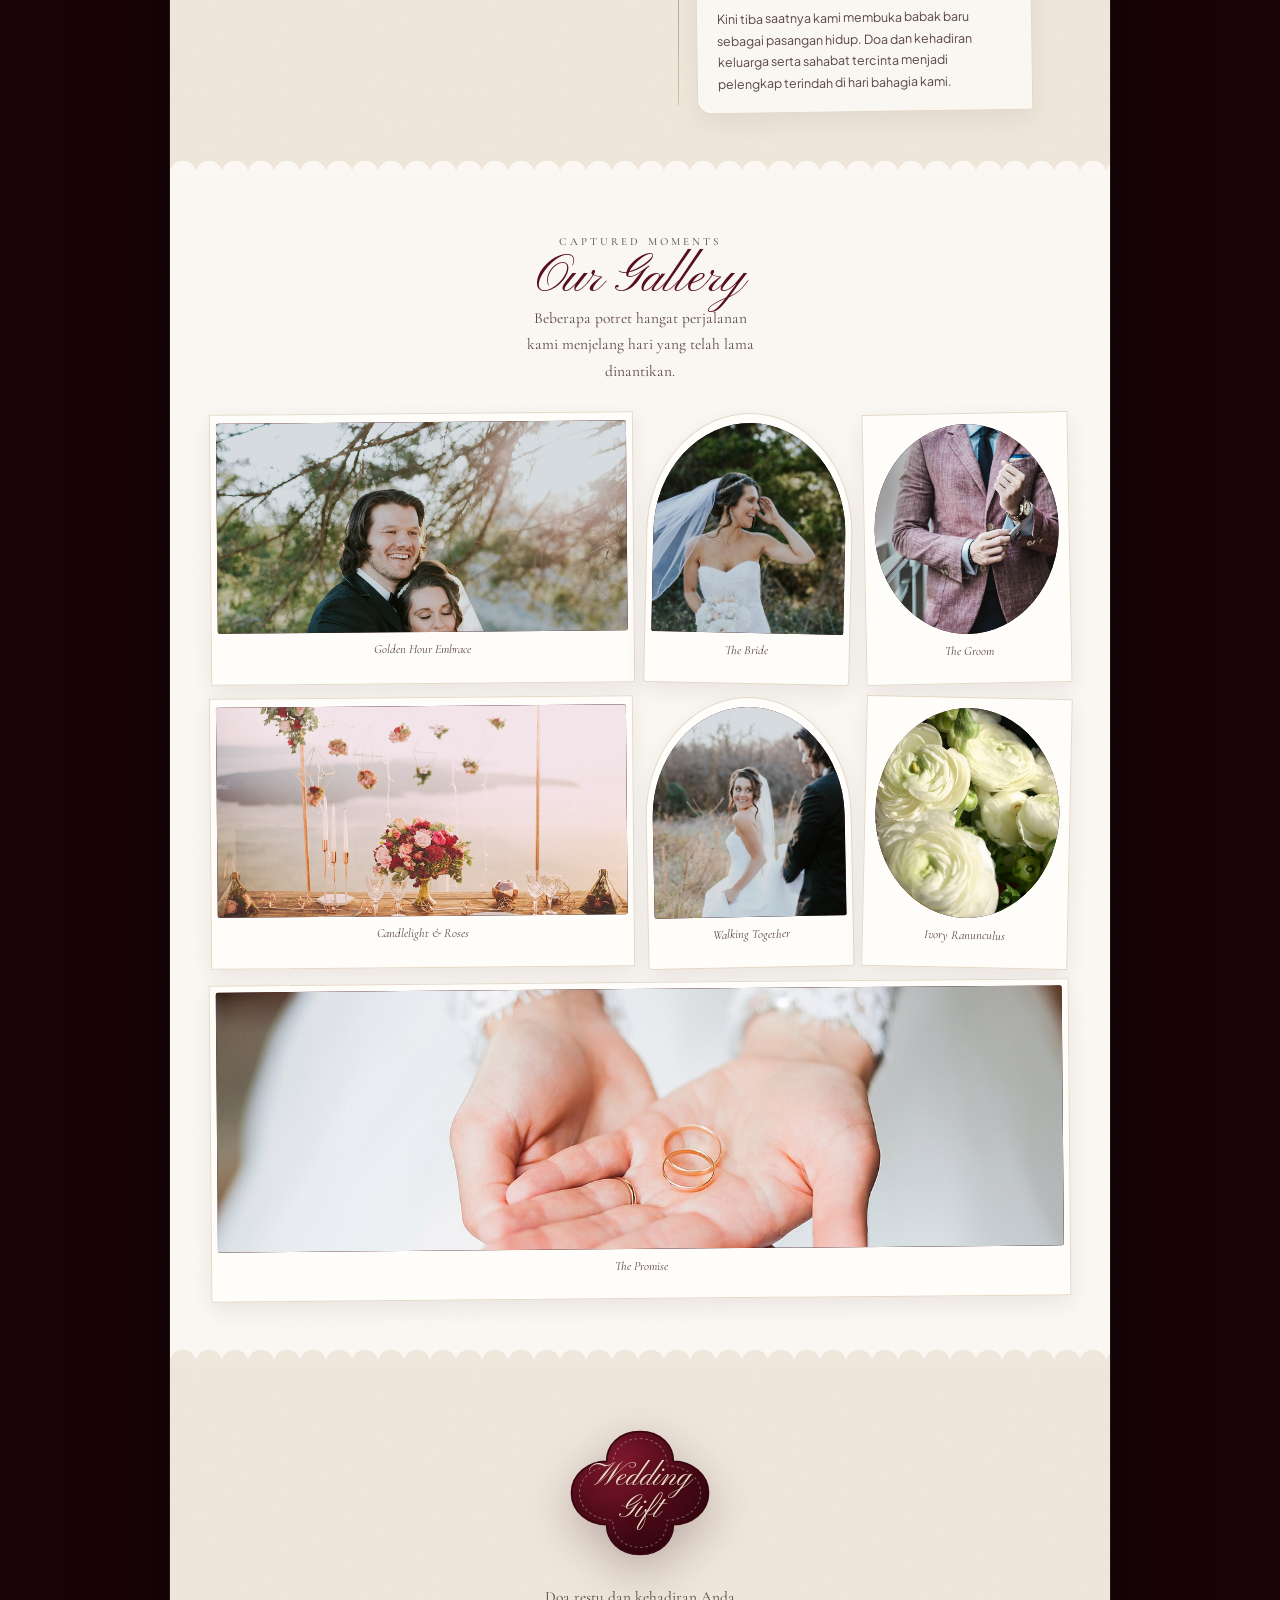
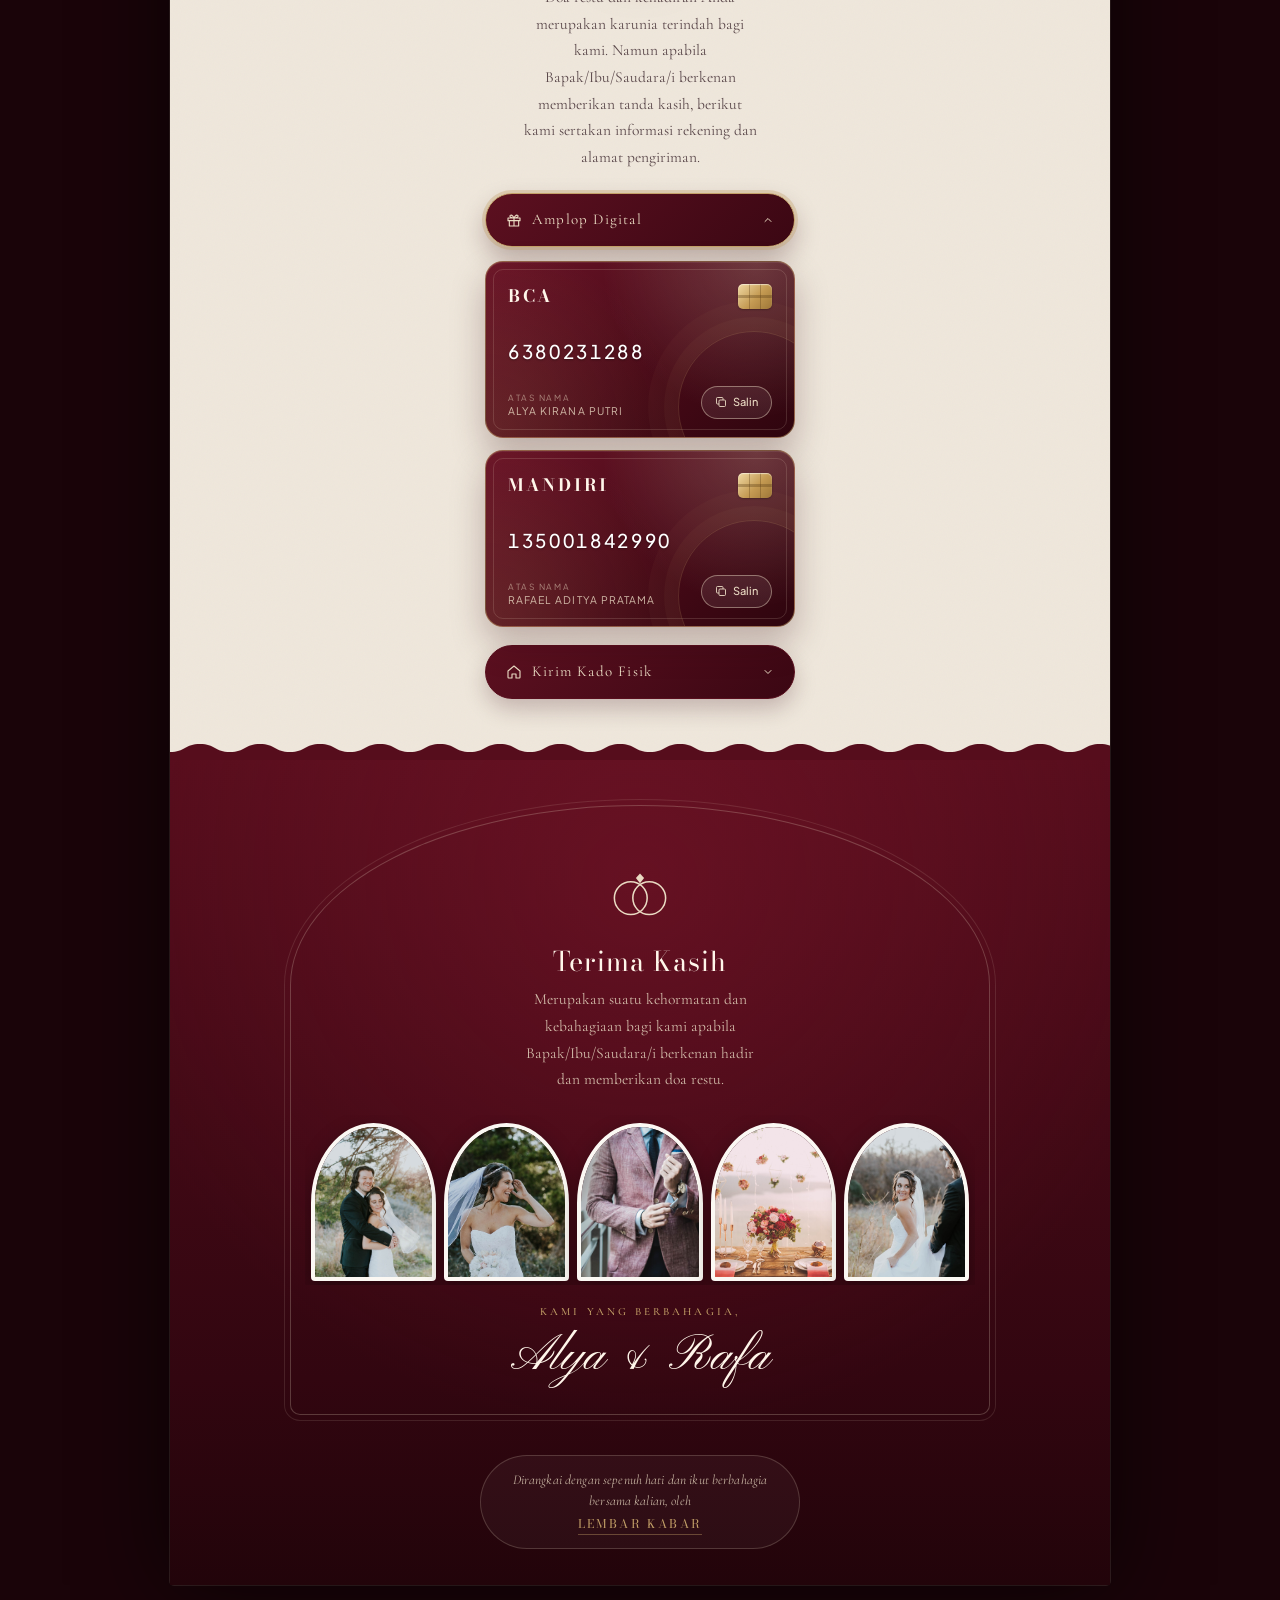
==== commit 7a36c2f7: "Add a layered floral opening animation (#5) Co-authored-by: Imam Nurcholis <bayanganimemnur@gmail.co" ====
--- a/index.html
+++ b/index.html
@@ -2388,6 +2388,242 @@
 }
 @keyframes burstOut { to { transform: translate(var(--x), var(--y)) scale(.5); opacity: 0; } }
 
+/* ==========================================================================
+   SHAPE LANGUAGE — arches, scallops, tilted notes & round forms
+   (breaks up the boxy rhythm; arch motif echoes the glasshouse venue)
+   ========================================================================== */
+
+/* Scalloped / wavy section seams */
+.sec::before, .closing::before {
+  content: "";
+  position: absolute;
+  left: 0;
+  right: 0;
+  top: -13px;
+  height: 14px;
+  background: var(--edge, var(--ivory));
+  -webkit-mask: radial-gradient(circle at 50% 100%, #000 68%, transparent 71%) 0 0 / 26px 14px repeat-x;
+  mask: radial-gradient(circle at 50% 100%, #000 68%, transparent 71%) 0 0 / 26px 14px repeat-x;
+  pointer-events: none;
+  z-index: 1;
+}
+.sec.parchment { --edge: var(--parchment); }
+.sec.burgundy, .closing { --edge: var(--burgundy); }
+.sec.burgundy::before, .closing::before {
+  top: -17px;
+  height: 18px;
+  -webkit-mask: url("data:image/svg+xml,%3Csvg xmlns='http://www.w3.org/2000/svg' width='120' height='18' viewBox='0 0 120 18'%3E%3Cpath d='M0 10C15 10 15 2 30 2S45 10 60 10 75 2 90 2 105 10 120 10V18H0z'/%3E%3C/svg%3E") 0 0 / 120px 18px repeat-x;
+  mask: url("data:image/svg+xml,%3Csvg xmlns='http://www.w3.org/2000/svg' width='120' height='18' viewBox='0 0 120 18'%3E%3Cpath d='M0 10C15 10 15 2 30 2S45 10 60 10 75 2 90 2 105 10 120 10V18H0z'/%3E%3C/svg%3E") 0 0 / 120px 18px repeat-x;
+}
+.closing::before { background: #560d1c; }
+
+/* Save the date — arched window card, wax seal on the crown */
+.std-card {
+  border-radius: 50% 50% 6px 6px / 170px 170px 6px 6px;
+  padding: 12px;
+  background:
+    radial-gradient(circle at 50% 0%, rgba(255, 255, 255, .12), transparent 60%),
+    linear-gradient(180deg, var(--olive-soft), var(--olive) 40%, var(--olive-deep));
+}
+.std-inner {
+  border-radius: 50% 50% 3px 3px / 160px 160px 3px 3px;
+  padding-top: 70px;
+}
+.std-card .wax-seal { top: -16px; }
+
+/* Countdown — round medallions instead of tiles */
+.countdown-row { align-items: center; }
+.cd-unit {
+  width: clamp(62px, 17vw, 76px);
+  min-width: 0;
+  aspect-ratio: 1;
+  padding: 0;
+  display: grid;
+  place-content: center;
+  border-radius: 50%;
+  background: radial-gradient(circle at 35% 28%, #fffdf9, var(--ivory) 60%, #f1e8da);
+  border: 1px solid rgba(196, 161, 104, .55);
+  box-shadow: 0 0 0 4px var(--parchment), 0 0 0 5px rgba(196, 161, 104, .3), 0 10px 22px rgba(44, 18, 22, .08);
+}
+.cd-unit b { font-size: clamp(24px, 7vw, 30px); }
+.cd-unit small { margin-top: 3px; font-size: 7.5px; letter-spacing: .18em; }
+.cd-unit.sec-u {
+  background: radial-gradient(circle at 35% 28%, #7d1a2f, var(--burgundy) 60%, var(--burgundy-deep));
+  border-color: var(--gold);
+}
+.cd-unit.sec-u b { color: #fff6ea; }
+.cd-unit.sec-u small { color: var(--gold-light); }
+.cd-sep { display: none; }
+.countdown-row { gap: clamp(6px, 2.4vw, 12px); }
+
+/* Couple — die-cut place cards with scalloped crown & foot, oval locket mat */
+#couple { filter: drop-shadow(0 20px 26px rgba(14, 2, 5, .45)); }
+.cameo-card {
+  box-shadow: none;
+  border: 0;
+  border-radius: 0;
+  padding: 36px 24px 34px;
+  -webkit-mask:
+    radial-gradient(circle at 50% 100%, #000 68%, transparent 71%) 0 0 / 24px 12px repeat-x,
+    linear-gradient(#000 0 0) 0 11px / 100% calc(100% - 22px) no-repeat,
+    radial-gradient(circle at 50% 0%, #000 68%, transparent 71%) 0 100% / 24px 12px repeat-x;
+  mask:
+    radial-gradient(circle at 50% 100%, #000 68%, transparent 71%) 0 0 / 24px 12px repeat-x,
+    linear-gradient(#000 0 0) 0 11px / 100% calc(100% - 22px) no-repeat,
+    radial-gradient(circle at 50% 0%, #000 68%, transparent 71%) 0 100% / 24px 12px repeat-x;
+}
+.cameo-card::before {
+  inset: 22px 12px;
+  border-radius: 50% 50% 10px 10px / 150px 150px 10px 10px;
+  border-color: rgba(196, 161, 104, .5);
+}
+.cameo-mat {
+  width: 200px;
+  padding: 12px;
+  border-radius: 50%;
+  background:
+    radial-gradient(circle at 30% 20%, rgba(255, 255, 255, .14), transparent 55%),
+    linear-gradient(155deg, var(--burgundy-mid), var(--burgundy-deep));
+  box-shadow: 0 14px 28px rgba(48, 8, 16, .28), inset 0 0 0 1px rgba(234, 219, 195, .2);
+}
+.cameo-mat::after { inset: 5px; border-radius: 50%; border-style: dashed; }
+.cameo-oval { border-radius: 50%; }
+
+/* Love story — tilted keepsake notes with washi tape */
+.chapter {
+  border-radius: 3px 14px 3px 14px;
+  border-top-width: 1px;
+  border-top-color: var(--linen);
+  transform: rotate(-.8deg);
+}
+.chapter:nth-child(even) { transform: rotate(.9deg); }
+.chapter:hover { transform: rotate(0) translateY(-3px); }
+.chapter::after {
+  content: "";
+  position: absolute;
+  top: -9px;
+  left: 50%;
+  width: 70px;
+  height: 18px;
+  margin-left: -35px;
+  transform: rotate(-3deg);
+  background:
+    repeating-linear-gradient(90deg, rgba(255, 255, 255, .25) 0 4px, transparent 4px 8px),
+    rgba(214, 174, 181, .62);
+  box-shadow: 0 1px 2px rgba(44, 18, 22, .08);
+  -webkit-mask: linear-gradient(90deg, transparent 0 2px, #000 2px calc(100% - 2px), transparent 0);
+}
+.chapter:nth-child(even)::after { transform: rotate(4deg); background-color: rgba(196, 161, 104, .5); left: 62%; }
+.chapter:nth-child(3n)::after { background-color: rgba(123, 134, 108, .45); left: 38%; }
+
+/* Events — arched glasshouse card */
+.ornate-card {
+  border-radius: 50% 50% 8px 8px / 170px 170px 8px 8px;
+  padding-top: 76px;
+}
+.ornate-card .corner-filigree.tl, .ornate-card .corner-filigree.tr { display: none; }
+.ornate-card::before {
+  content: "";
+  position: absolute;
+  top: 24px;
+  left: 50%;
+  width: 26px;
+  height: 26px;
+  margin-left: -13px;
+  background: url("data:image/svg+xml,%3Csvg xmlns='http://www.w3.org/2000/svg' viewBox='0 0 34 34'%3E%3Cg fill='%23c4a168'%3E%3Cellipse cx='17' cy='9' rx='4' ry='7'/%3E%3Cellipse cx='17' cy='25' rx='4' ry='7'/%3E%3Cellipse cx='9' cy='17' rx='7' ry='4'/%3E%3Cellipse cx='25' cy='17' rx='7' ry='4'/%3E%3C/g%3E%3Ccircle cx='17' cy='17' r='3.2' fill='%23580e1d'/%3E%3C/svg%3E") center / contain no-repeat;
+  opacity: .9;
+}
+.ornate-micro { margin-top: 10px; }
+.event-item .ev-time { border-radius: 99px; }
+.stream-card { border-radius: 50% 50% 6px 6px / 140px 140px 6px 6px; padding-top: 52px; }
+
+/* Dress code — botanical leaf-cut card + fabric-dot swatches */
+.dress-card { border-radius: 90px 8px 90px 8px; }
+.dress-card .corner-filigree.tl, .dress-card .corner-filigree.br { display: none; }
+.swatches { gap: 12px; max-width: 280px; }
+.swatch {
+  width: 44px;
+  height: 44px;
+  border-radius: 50%;
+  border: 3px solid #fffdf9;
+  box-shadow: 0 0 0 1px rgba(44, 28, 30, .14), 0 6px 14px rgba(44, 18, 22, .16), inset 0 -6px 10px rgba(0, 0, 0, .12), inset 0 4px 8px rgba(255, 255, 255, .2);
+}
+.swatch.picked { outline-offset: 2px; outline-width: 1.5px; }
+
+/* Gallery — scattered prints with arch & oval cut mats */
+.gallery-grid { gap: 14px 12px; padding: 4px 2px; }
+.gal-item { transform: rotate(-1.1deg); }
+.gal-item:nth-child(even) { transform: rotate(1.2deg); }
+.gal-item.wide { transform: rotate(-.5deg); }
+.gal-item:hover { transform: rotate(0) translateY(-4px); }
+.gal-item.arch { border-radius: 50% 50% 4px 4px / 120px 120px 4px 4px; padding-top: 8px; }
+.gal-item.arch .ph { border-radius: 50% 50% 2px 2px / 110px 110px 2px 2px; }
+.gal-item.oval .ph { border-radius: 50%; }
+.gal-item.oval { padding: 10px 10px 20px; }
+.gal-item.wide .ph { border-radius: 2px; }
+
+/* Gift — keep cards, soften drawer rhythm */
+.bank-card { border-radius: 18px; }
+
+/* RSVP — rounded, softer controls */
+.rsvp-form input[type="text"], .rsvp-form textarea { border-radius: 16px; }
+.att-pill { border-radius: 999px; }
+.g-chip { width: 42px; min-width: 0; height: 42px; padding: 0; border-radius: 50%; }
+.submit-btn { border-radius: 999px; }
+
+/* Guestbook — letter bubbles */
+.wish-item {
+  border-radius: 20px 20px 20px 6px;
+  background: linear-gradient(180deg, #fff, #fffaf4);
+}
+.wish-item::before { display: none; }
+.wish-av {
+  border-radius: 48% 52% 46% 54% / 52% 48% 54% 46%;
+  background: radial-gradient(circle at 32% 28%, #9b1d32, #6b0f20 50%, #3c0610);
+  box-shadow: inset 0 1px 3px rgba(255, 200, 205, .35), 0 3px 8px rgba(40, 6, 12, .3);
+}
+.wish-empty { border-radius: 50% 50% 18px 18px / 120px 120px 18px 18px; padding-top: 34px; }
+
+/* Closing — arched frame & arched filmstrip prints */
+.closing-frame > .booklet-corners:first-child { justify-content: center; gap: 16px; }
+.closing-frame > .booklet-corners:last-child { justify-content: center; gap: 16px; }
+.closing-frame { border-radius: 50% 50% 10px 10px / 180px 180px 10px 10px; padding-top: 54px; }
+.filmstrip .ph { border-radius: 50% 50% 4px 4px / 80px 80px 4px 4px; }
+.filmstrip { padding-top: 8px; }
+
+/* Lembar Kabar credit */
+.made-by {
+  display: inline-flex;
+  flex-direction: column;
+  align-items: center;
+  gap: 4px;
+  margin-top: 18px;
+  padding: 14px 22px 13px;
+  max-width: 320px;
+  border-radius: 999px;
+  border: 1px solid rgba(234, 219, 195, .2);
+  background: rgba(255, 255, 255, .04);
+  font-family: var(--f-serif);
+  font-style: italic;
+  font-size: 13.5px;
+  line-height: 1.5;
+  letter-spacing: .01em;
+  color: rgba(234, 219, 195, .78);
+}
+.made-by a {
+  font-family: var(--f-didone);
+  font-style: normal;
+  font-size: 12px;
+  letter-spacing: .2em;
+  text-transform: uppercase;
+  color: var(--gold);
+  text-decoration: none;
+  border-bottom: 1px solid rgba(196, 161, 104, .4);
+  padding-bottom: 1px;
+  transition: color .2s, border-color .2s;
+}
+.made-by a:hover { color: #fff6ea; border-color: #fff6ea; }
+
 /* Editorial spreads */
 .date-insert { min-width: 0; }
 #ayat .std-card { margin-top: 12px; }
@@ -2415,6 +2651,8 @@
 #busana .sprig-br { width: 76px; right: -18px; bottom: -23px; }
 
 #rsvp-section { background: var(--paper-grain), #f0e2db; }
+#rsvp-section { --edge: #f0e2db; }
+#rsvp.rsvp-form { border-radius: 26px; }
 .rsvp-intro .lead { margin: 0 auto 24px; }
 #rsvp.rsvp-form {
   width: 100%;
@@ -2860,7 +3098,10 @@
     </div>
 
     <div class="site-footer">
-      <p>Burgundy Roses · Crafted with Love</p>
+      <p class="made-by">
+        <span>Dirangkai dengan sepenuh hati dan ikut berbahagia bersama kalian, oleh</span>
+        <a href="https://lembarkabar.web.id" target="_blank" rel="noopener">Lembar Kabar</a>
+      </p>
     </div>
   </footer>
 </main>
@@ -3341,13 +3582,14 @@
   });
 }
 
-let gCol = 0;
+let gCol = 0, gShape = 0;
 CONFIG.gallery.forEach((item, i) => {
   let wide = !!(item && item.wide);
   if (!wide && gCol === 0 && i === CONFIG.gallery.length - 1) wide = true;
   gCol = wide ? 0 : (gCol + 1) % 2;
 
-  const btn = el("button", "gal-item rv" + (wide ? " wide" : ""));
+  const shape = wide ? " wide" : (gShape++ % 2 ? " oval" : " arch");
+  const btn = el("button", "gal-item rv" + shape);
   btn.type = "button";
   btn.setAttribute("aria-label", (item && item.caption) || `Lihat foto ${i + 1}`);
   btn.append(ph(`Foto ${i + 1}`, item), el("span", null, (item && item.caption) || `Momen ${i + 1}`));
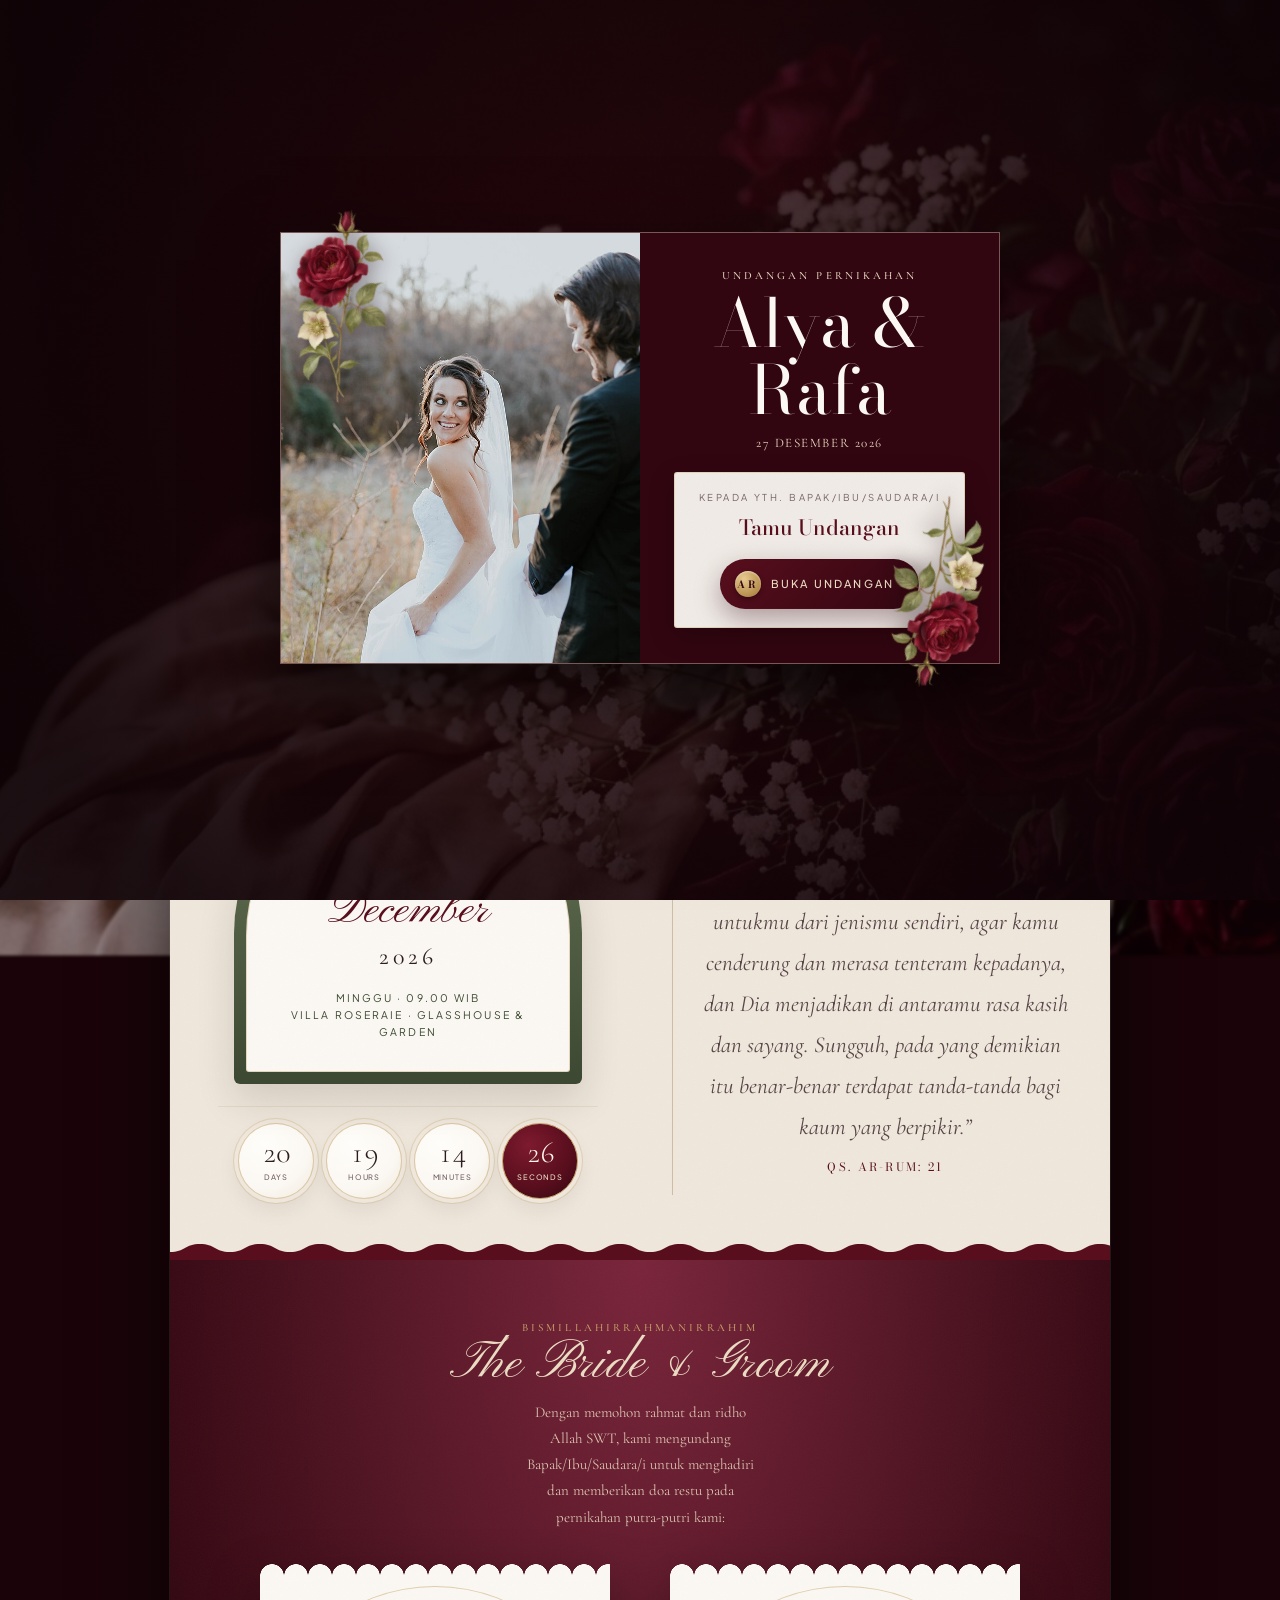
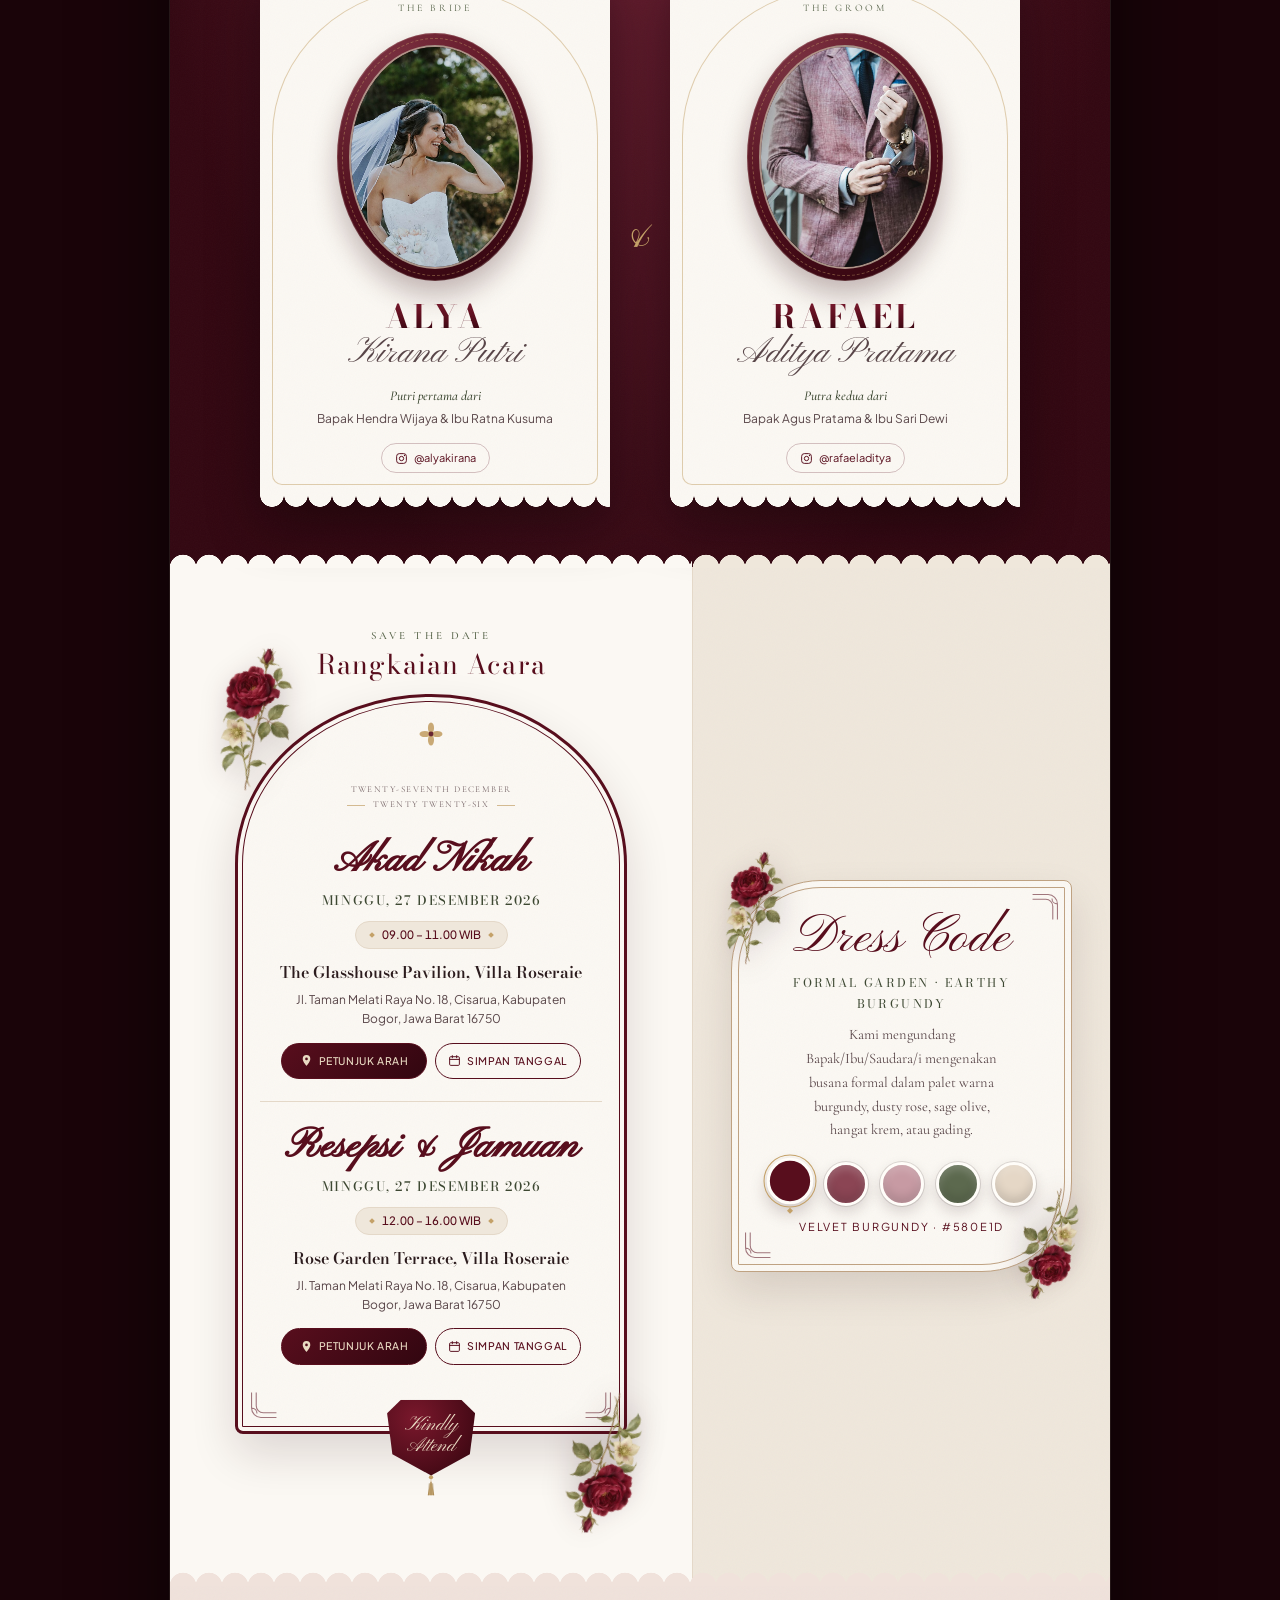
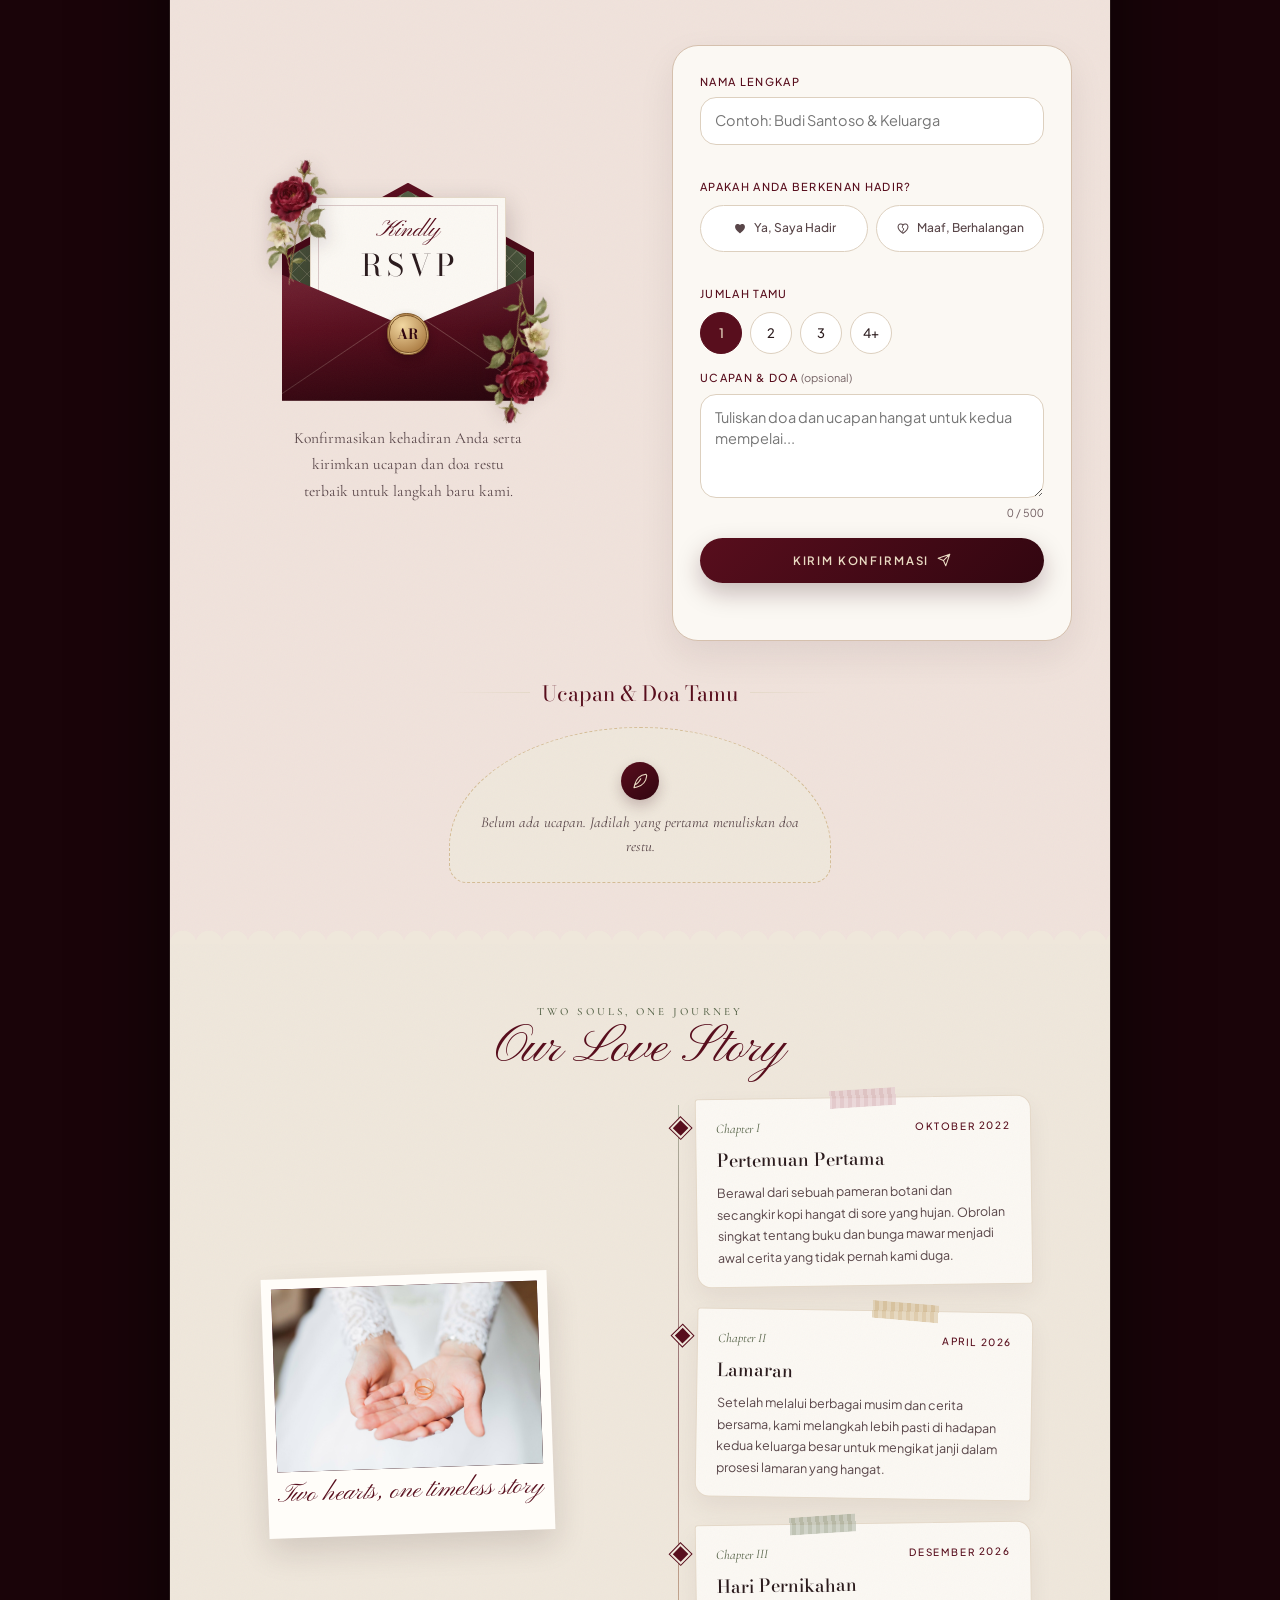
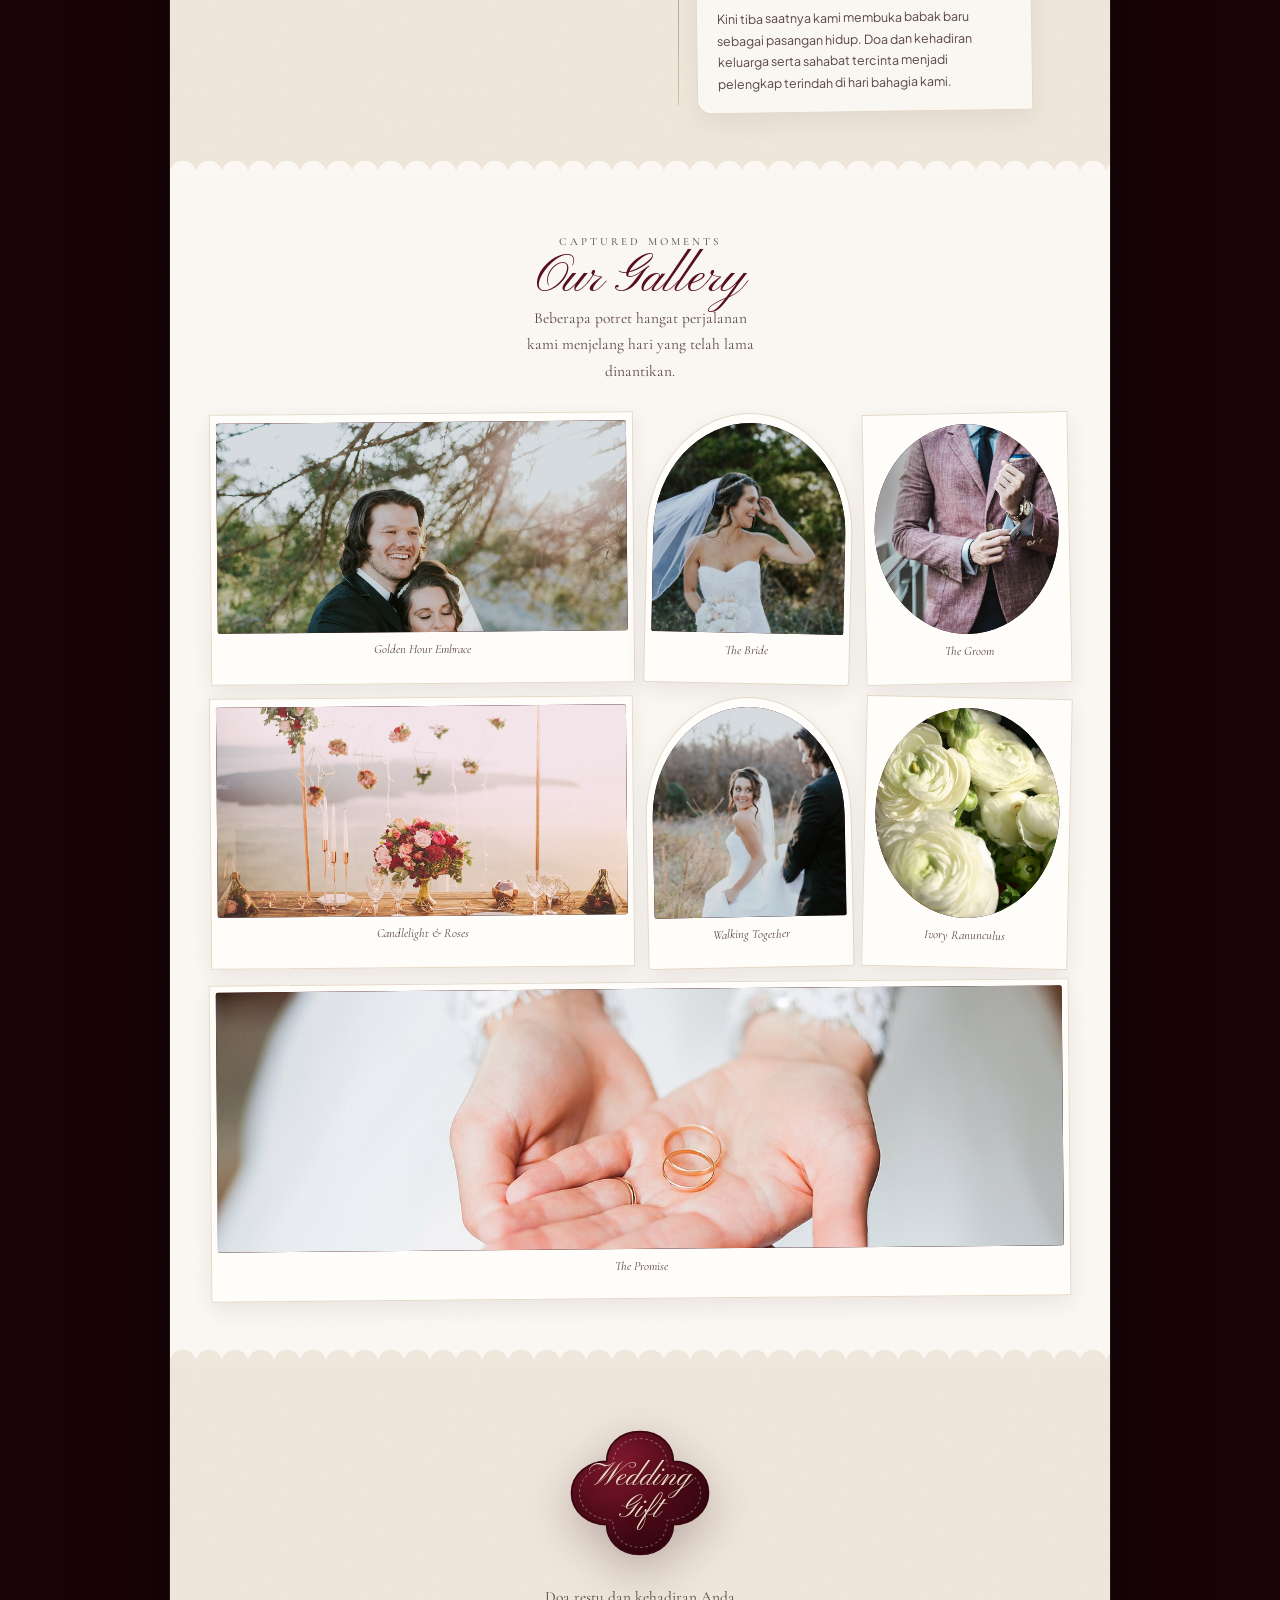
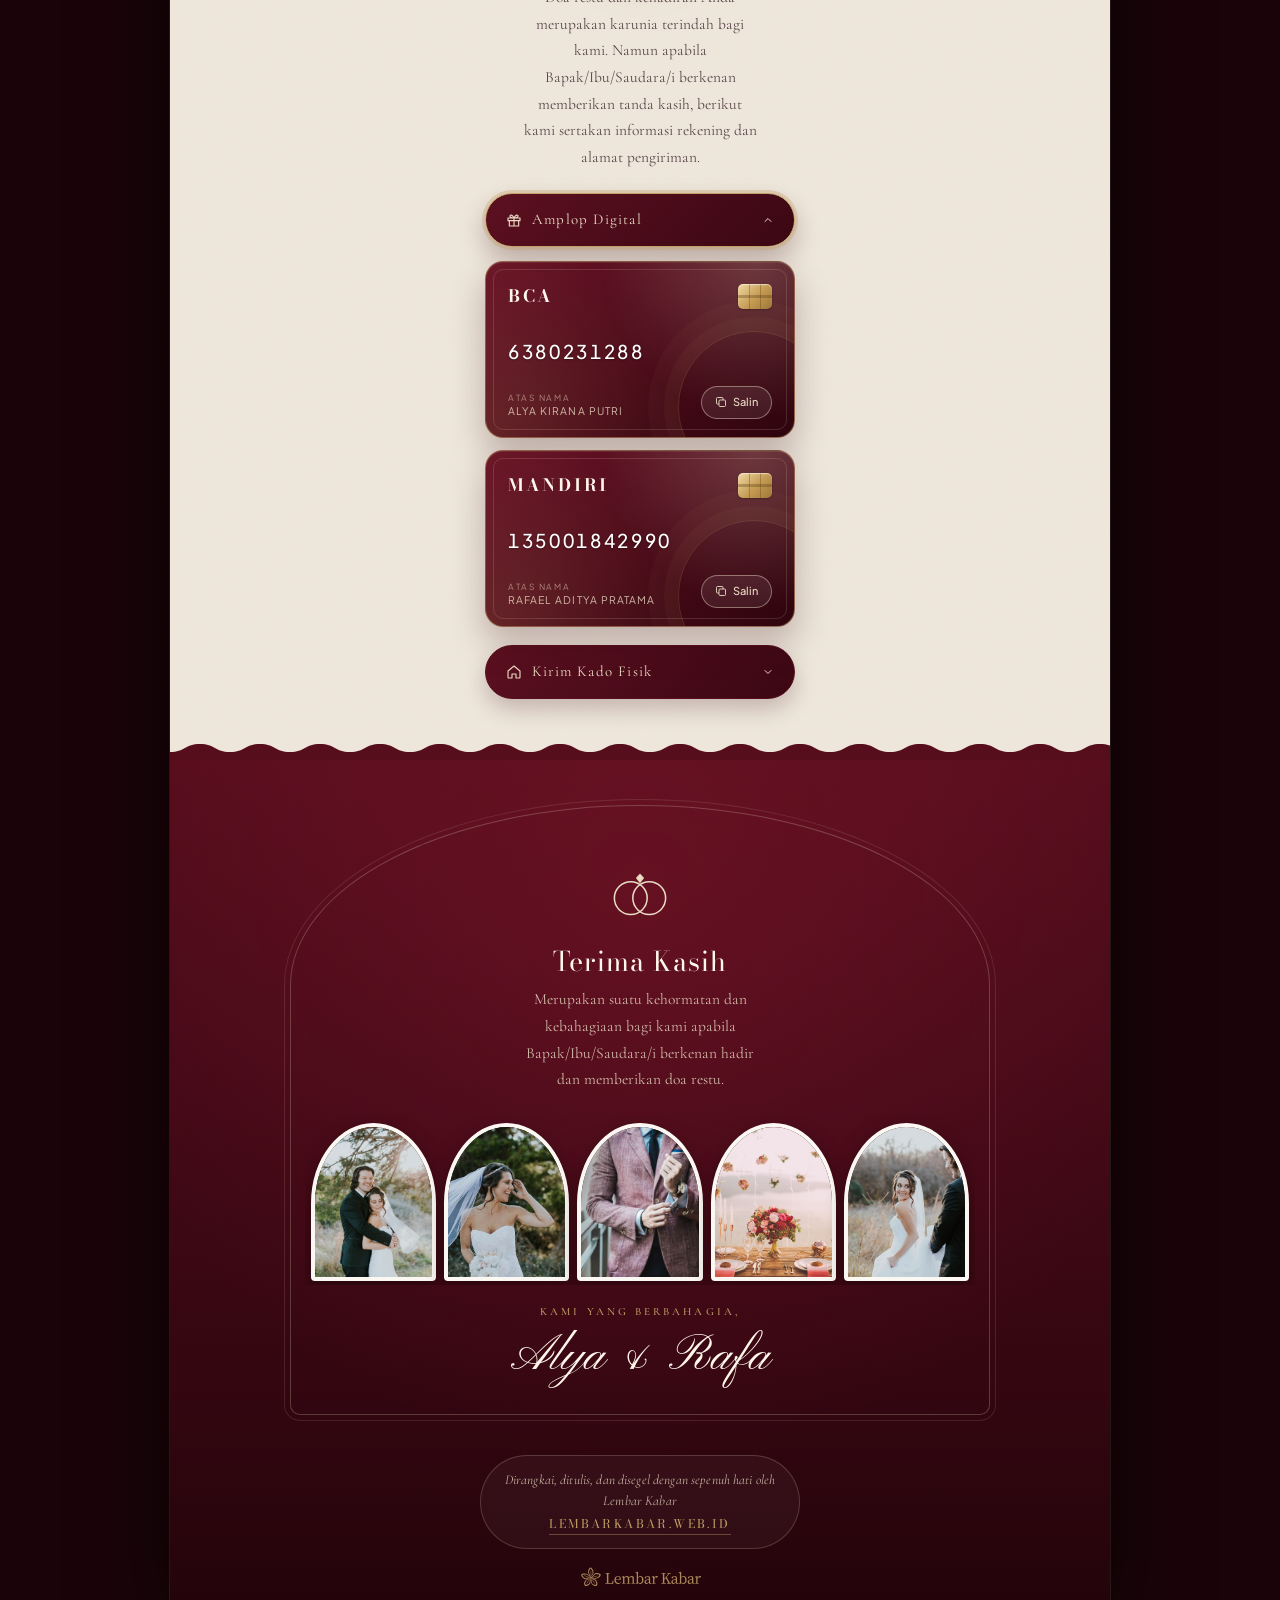
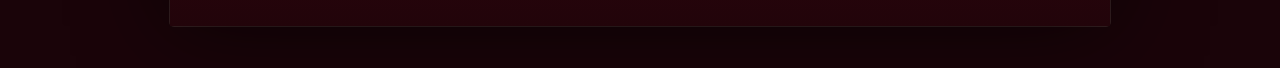
==== commit 0c4b17a5: "Theme-styled Lembar Kabar credit with domain and logo in the footer Each invitation now credits Lemb" ====
--- a/index.html
+++ b/index.html
@@ -2623,6 +2623,9 @@
   transition: color .2s, border-color .2s;
 }
 .made-by a:hover { color: #fff6ea; border-color: #fff6ea; }
+.site-footer .lk-brand { display: block; width: max-content; margin: 16px auto 0; color: var(--gold); opacity: .85; transition: opacity .2s; }
+.site-footer .lk-brand:hover { opacity: 1; }
+.site-footer .lk-logo { display: block; width: 124px; height: auto; }
 
 /* Editorial spreads */
 .date-insert { min-width: 0; }
@@ -3099,9 +3102,10 @@
 
     <div class="site-footer">
       <p class="made-by">
-        <span>Dirangkai dengan sepenuh hati dan ikut berbahagia bersama kalian, oleh</span>
-        <a href="https://lembarkabar.web.id" target="_blank" rel="noopener">Lembar Kabar</a>
+        <span>Dirangkai, ditulis, dan disegel dengan sepenuh hati oleh Lembar Kabar</span>
+        <a class="lk-domain" href="https://lembarkabar.web.id/" target="_blank" rel="noopener">lembarkabar.web.id</a>
       </p>
+      <a class="lk-brand" href="https://lembarkabar.web.id/" target="_blank" rel="noopener" aria-label="Lembar Kabar, lembarkabar.web.id"><svg class="lk-logo" xmlns="http://www.w3.org/2000/svg" viewBox="0 0 232 48" fill="currentColor" aria-hidden="true" focusable="false"><path d="M24.7 23.6 L24.3 22.8 L23.8 21.9 L23.3 21.1 L22.8 20.3 L22.5 19.5 L22.2 18.6 L21.8 17.7 L21.5 16.8 L21.1 16 L20.7 15.2 L20.7 14.6 L20.7 13.9 L20.5 13.3 L20.7 12.7 L20.6 12.1 L20.7 11.5 L20.8 10.9 L21.3 10.5 L21.4 10 L21.7 9.5 L21.9 8.9 L22 8.4 L22.4 8 L22.8 7.6 L23 7.2 L23.5 7.2 L23.7 6.9 L23.8 6.6 L23.7 7 L24.1 7.2 L24.2 7.8 L24.7 8.1 L25 8.6 L25.5 8.9 L25.8 9.4 L26.2 9.7 L26.5 10.1 L26.5 10.6 L26.8 11.1 L26.8 11.6 L27.1 12.2 L27 12.8 L27.1 13.4 L27.2 14.1 L27.2 14.7 L27.3 15.2 L27 16 L26.7 16.9 L26.2 17.7 L25.7 18.5 L25.4 19.4 L24.9 20.2 L24.5 21.1 L25.4 21.5 L25.8 20.7 L26.2 19.8 L26.8 19.1 L27.2 18.2 L27.7 17.4 L28.2 16.6 L28.7 15.6 L28.8 14.8 L28.8 14 L28.9 13.3 L28.9 12.6 L28.6 12 L28.7 11.3 L28.4 10.6 L28.4 9.9 L27.9 9.3 L27.6 8.7 L27.3 8.2 L26.9 7.7 L26.6 7.2 L26.3 6.9 L26.1 6.4 L25.6 6.1 L25.4 5.4 L24.2 4.8 L22.9 5 L22.2 5.2 L21.8 5.8 L21.2 6.3 L20.8 6.8 L20.5 7.5 L20.1 8 L19.7 8.5 L19.5 9.1 L19.2 9.7 L19.2 10.5 L19 11.2 L18.9 11.9 L18.8 12.7 L19 13.4 L19 14.2 L19.2 14.8 L19.4 15.6 L19.8 16.5 L20.1 17.4 L20.5 18.3 L20.9 19.2 L21.3 20 L21.9 20.9 L22.3 21.7 L22.9 22.5 L23.4 23.3 L24 24.1Z"/><path d="M24.1 22.2 L24.3 21.4 L24.4 20.5 L24.5 19.7 L24.6 18.8 L24.7 18 L24.7 17.1 L24.7 16.3 L24.6 15.5 L24.6 14.6 L24.6 13.8 L24.6 12.9 L24.6 12.1 L24.5 11.2 L24.4 10.4 L23.9 10.4 L23.9 11.2 L23.9 12.1 L23.8 12.9 L23.8 13.8 L23.7 14.6 L23.7 15.5 L23.7 16.3 L23.7 17.1 L23.7 18 L23.7 18.8 L23.8 19.6 L23.8 20.5 L23.7 21.3 L23.8 22.2Z"/><path d="M24.7 24.7 L25.3 24 L26 23.3 L26.8 22.7 L27.4 22 L28 21.3 L28.8 20.7 L29.4 20 L30.2 19.4 L30.8 18.6 L31.4 18.1 L31.9 17.7 L32.5 17.4 L33.1 17.2 L33.6 17 L34.2 17 L34.7 16.9 L35.3 16.8 L35.8 17.2 L36.4 17.3 L37 17.4 L37.6 17.5 L38.1 17.9 L38.6 17.9 L39.1 18.2 L39.5 18.3 L39.9 18.5 L40.2 18.6 L40.4 18.6 L40.2 18.6 L40.1 19.1 L39.7 19.4 L39.6 20 L39.3 20.3 L39 20.7 L38.7 21.2 L38.5 21.6 L38 21.8 L37.6 22.1 L37.2 22.5 L36.7 22.8 L36 22.9 L35.5 23.3 L34.9 23.4 L34.3 23.8 L33.7 24.1 L33.3 24.4 L32.5 24.4 L31.6 24.3 L30.6 24.4 L29.7 24.3 L28.8 24.1 L27.8 24.1 L26.9 23.9 L26.8 24.8 L27.7 25 L28.6 25.2 L29.6 25.3 L30.5 25.5 L31.5 25.7 L32.5 25.8 L33.5 25.7 L34.3 25.5 L35 25.2 L35.6 25 L36.1 24.6 L36.7 24.5 L37.2 24.1 L37.9 24 L38.5 23.8 L39.2 23.5 L39.6 22.9 L40.2 22.6 L40.7 22.1 L41.1 21.5 L41.3 21 L41.8 20.6 L41.9 19.9 L42.2 19.4 L42.5 18.1 L41.6 17 L41.1 16.5 L40.5 16.2 L39.8 15.9 L39.2 15.9 L38.6 15.7 L38 15.7 L37.5 15.5 L36.9 15.3 L36.3 15.1 L35.5 15.2 L34.8 15 L34 15 L33.2 15.2 L32.4 15.4 L31.7 15.9 L31 16.4 L30.2 16.8 L29.7 17.7 L29 18.3 L28.5 19.1 L27.8 19.8 L27.2 20.5 L26.6 21.2 L25.9 21.9 L25.4 22.7 L24.7 23.4 L24 24Z"/><path d="M25.7 23.5 L26.6 23.4 L27.4 23.2 L28.2 23 L29 22.8 L29.9 22.6 L30.7 22.4 L31.5 22.1 L32.3 21.9 L33.1 21.7 L33.9 21.5 L34.7 21.2 L35.5 20.9 L36.3 20.6 L37.1 20.3 L37 19.9 L36.1 20.1 L35.3 20.3 L34.5 20.4 L33.6 20.5 L32.9 20.8 L32 21.1 L31.2 21.3 L30.4 21.6 L29.6 21.8 L28.8 22.1 L28 22.3 L27.2 22.5 L26.4 22.8 L25.6 23.1Z"/><path d="M24 24 L24.8 24.5 L25.6 25 L26.4 25.4 L27.2 26 L28 26.5 L28.8 27.1 L29.7 27.5 L30.5 27.9 L31.3 28.4 L32.1 28.8 L32.4 29.3 L32.8 29.8 L33.1 30.4 L33.2 31.1 L33.5 31.6 L33.7 32.2 L33.8 32.8 L34.1 33.3 L34.3 33.8 L34.2 34.3 L34.2 34.8 L34.1 35.2 L34 35.6 L33.8 36 L33.7 36.5 L33.4 37 L33.2 37.6 L33.4 37.3 L34 36.9 L33.4 37.1 L33 37.3 L32.5 37.2 L32.1 37.1 L31.6 37.1 L31.1 37 L30.7 36.8 L30.1 36.8 L29.6 36.5 L29 36.3 L28.6 35.9 L28 35.7 L27.5 35.4 L27 34.9 L26.6 34.5 L26.3 33.9 L26.1 33.2 L26 32.4 L25.8 31.4 L25.6 30.4 L25.4 29.5 L25.1 28.6 L24.9 27.6 L24.6 26.7 L23.7 27 L23.9 27.9 L24.2 28.8 L24.4 29.7 L24.5 30.6 L24.6 31.6 L24.6 32.5 L24.7 33.6 L25.1 34.5 L25.5 35.1 L26 35.8 L26.5 36.4 L27.1 37 L27.6 37.5 L28.2 37.8 L28.9 38 L29.4 38.3 L30 38.7 L30.6 38.9 L31.2 39.1 L31.9 39.2 L32.5 39.2 L33.1 39.1 L33.7 39.1 L34.1 39.1 L35 38.8 L35.2 38.1 L35.4 37.9 L35.5 37.4 L36 36.9 L36.1 36.3 L36.3 35.6 L36.3 34.9 L36.3 34.1 L36 33.5 L35.9 32.8 L35.8 32.1 L35.5 31.6 L35.2 30.9 L35 30.3 L34.5 29.7 L34.1 29.1 L33.7 28.4 L33 27.7 L32 27.1 L31.1 26.8 L30.2 26.4 L29.4 25.9 L28.6 25.5 L27.8 25 L27 24.6 L26.2 24 L25.4 23.5 L24.5 23.1Z"/><path d="M24.9 25.6 L25.3 26.3 L25.7 27 L26.2 27.8 L26.7 28.4 L27.2 29.1 L27.7 29.8 L28.2 30.5 L28.7 31.2 L29.1 31.9 L29.6 32.5 L30.1 33.2 L30.6 33.9 L31 34.6 L31.6 35.3 L32 35 L31.6 34.3 L31.1 33.6 L30.8 32.8 L30.3 32.1 L29.9 31.3 L29.4 30.6 L28.9 29.9 L28.4 29.3 L27.8 28.6 L27.3 28 L26.8 27.3 L26.2 26.7 L25.7 26 L25.2 25.4Z"/><path d="M24 24 L23.8 24.9 L23.7 25.9 L23.3 26.7 L23.1 27.6 L22.7 28.5 L22.5 29.4 L22 30.3 L21.9 31.3 L21.5 32.2 L21.3 33 L21.1 33.5 L20.8 34.1 L20.3 34.5 L19.9 34.9 L19.7 35.4 L19.2 35.6 L18.6 35.8 L18.2 36.1 L17.7 36.4 L17.2 36.6 L16.6 36.6 L16.2 37.1 L15.7 37 L15.3 37.1 L14.9 37.4 L14.4 37.3 L13.9 37.3 L14.2 37.5 L14.5 37.7 L14.4 37 L14.2 36.5 L13.8 36.1 L13.7 35.6 L13.3 35.2 L13.2 34.7 L13.3 34.2 L13.4 33.8 L13.5 33.2 L13.7 32.8 L13.9 32.2 L14.1 31.6 L14.5 31 L14.8 30.5 L15 29.8 L15.5 29.3 L15.8 28.8 L16.6 28.3 L17.5 28 L18.4 27.6 L19.2 27.2 L20 26.7 L20.9 26.3 L21.8 25.9 L21.3 24.9 L20.5 25.4 L19.6 25.9 L18.7 26.1 L17.9 26.5 L17 26.9 L16.1 27.3 L15.1 27.7 L14.4 28.4 L14 29 L13.3 29.5 L13 30.1 L12.7 30.8 L12.2 31.3 L11.8 31.9 L11.6 32.6 L11.3 33.4 L11.3 34.2 L11.5 34.9 L11.6 35.6 L11.6 36.4 L12 36.9 L12.1 37.5 L12.3 38 L12.6 38.3 L13 39.1 L13.9 39.3 L14.4 39.3 L15.1 39.2 L15.7 39.3 L16.3 39.2 L16.8 38.8 L17.5 38.8 L17.9 38.4 L18.5 38.2 L19.1 38 L19.7 37.7 L20.2 37.2 L20.8 36.7 L21.4 36.3 L21.9 35.6 L22.2 34.9 L22.6 34.3 L22.9 33.5 L23.1 32.5 L23.1 31.6 L23.4 30.7 L23.6 29.8 L24 28.9 L24.2 27.9 L24.5 27 L24.6 26.1 L24.9 25.1 L24.9 24.1Z"/><path d="M22.8 25.3 L22.2 26 L21.7 26.6 L21.1 27.2 L20.6 27.9 L20.1 28.6 L19.5 29.2 L18.9 29.8 L18.5 30.5 L18 31.2 L17.4 31.9 L16.9 32.5 L16.5 33.3 L16.1 34 L15.6 34.8 L16.1 35 L16.5 34.3 L17.1 33.7 L17.6 33 L18.1 32.4 L18.6 31.7 L19.1 31.1 L19.8 30.5 L20.3 29.8 L20.8 29.1 L21.3 28.4 L21.8 27.8 L22.2 27.1 L22.7 26.3 L23.2 25.6Z"/><path d="M23.9 23.2 L22.9 23.3 L22 23.4 L21.1 23.6 L20.1 23.6 L19.1 23.8 L18.2 24 L17.2 24.1 L16.3 24.5 L15.4 24.7 L14.5 24.9 L13.9 24.8 L13.2 24.8 L12.7 24.4 L12.2 24.1 L11.7 23.8 L11.3 23.3 L10.8 22.9 L10.4 22.4 L9.9 22.2 L9.5 21.7 L9.2 21.3 L8.8 20.9 L8.7 20.4 L8.4 20.1 L8.1 19.7 L8.1 19.2 L7.9 18.7 L7.7 18.8 L7.8 18.8 L8.3 18.6 L8.6 18.2 L9.1 18.2 L9.5 18 L9.8 17.7 L10.3 17.9 L10.8 17.6 L11.4 17.7 L11.9 17.9 L12.6 17.8 L13.2 17.8 L13.8 17.8 L14.4 17.8 L15 17.8 L15.7 17.8 L16.3 17.9 L16.9 18 L17.4 18.6 L18.2 19.1 L18.9 19.7 L19.6 20.4 L20.3 21.1 L21.1 21.6 L21.8 22.2 L22.4 21.5 L21.7 20.9 L21 20.2 L20.3 19.6 L19.6 19 L19 18.3 L18.4 17.5 L17.5 16.9 L16.6 16.5 L15.9 16.3 L15.2 16.2 L14.4 16.2 L13.8 16.1 L13.2 16.1 L12.7 16.1 L12.1 15.9 L11.5 16 L10.9 16 L10.2 15.7 L9.5 16 L8.8 16.1 L8.2 16.3 L7.7 16.7 L7.1 16.9 L6.7 17.3 L5.9 18.1 L5.9 19.2 L6 19.8 L6.3 20.3 L6.5 21 L6.7 21.6 L7.3 22.1 L7.7 22.6 L8.1 23.1 L8.6 23.4 L9 24 L9.5 24.4 L10 24.9 L10.6 25.3 L11.2 25.8 L12 26.1 L12.8 26.2 L13.7 26.5 L14.7 26.4 L15.8 26.1 L16.7 25.8 L17.6 25.6 L18.5 25.1 L19.4 25 L20.3 24.9 L21.2 24.6 L22.2 24.5 L23.1 24.3 L24 24.1Z"/><path d="M22.3 23.4 L21.5 23 L20.8 22.7 L20 22.4 L19.2 22 L18.5 21.7 L17.7 21.4 L16.9 21 L16.1 20.8 L15.3 20.6 L14.5 20.3 L13.7 20 L12.9 19.8 L12.1 19.5 L11.2 19.3 L11.1 19.7 L11.8 20.1 L12.6 20.4 L13.4 20.8 L14.2 21.1 L15 21.3 L15.8 21.6 L16.6 22 L17.4 22.2 L18.1 22.5 L18.9 22.8 L19.7 23.1 L20.5 23.3 L21.4 23.6 L22.2 23.8Z"/><path d="M22.9 24.3c.2-1 1.5-1.6 2.3-.8.8.9-.1 2.2-1.2 2-.6-.1-1.2-.6-1.1-1.2Z"/><path d="M51.3 35V33.9L55.1 33.5H55.5V35ZM54 35Q54 33.5 54 32Q54 30.4 54 28.8Q54 27.2 54 25.7V24.2Q54 22.6 54 21.1Q54 19.5 54 17.9Q54 16.3 54 14.9H56.8Q56.8 16.4 56.8 17.9Q56.8 19.5 56.8 21.1Q56.8 22.7 56.8 24.2V26.1Q56.8 27.5 56.8 29Q56.8 30.5 56.8 32Q56.8 33.5 56.8 35ZM55.4 35V33.6H64.5L63.4 34.4L64.6 29.4H66.2L65.9 35ZM51.3 16V14.9H59.5V16L55.7 16.4H55.1ZM74.8 35.4Q72.8 35.4 71.3 34.5Q69.8 33.6 68.9 32Q68.1 30.4 68.1 28.1Q68.1 25.9 69 24.1Q69.9 22.4 71.4 21.5Q73 20.5 74.8 20.5Q76.3 20.5 77.5 21.2Q78.8 21.9 79.5 23.1Q80.2 24.4 80.2 26.1Q80.2 26.6 80.2 27.1Q80.1 27.5 80 27.8H69.2V26.6H76Q77.2 26.6 77.5 26.2Q77.9 25.8 77.9 25.1Q77.9 24 77.5 23.3Q77.1 22.5 76.4 22.1Q75.7 21.7 74.8 21.7Q73.7 21.7 72.8 22.3Q71.8 22.9 71.2 24.2Q70.6 25.6 70.6 27.7Q70.6 29.6 71.2 30.9Q71.8 32.2 72.9 32.9Q74 33.5 75.5 33.5Q76.9 33.5 78 33Q79 32.5 79.9 31.6L80.5 32Q79.9 33 79.1 33.8Q78.4 34.6 77.3 35Q76.3 35.4 74.8 35.4ZM82.1 35V34L85.2 33.5H85.9L88.9 34V35ZM84.2 35Q84.3 34.3 84.3 33.2Q84.3 32.1 84.3 30.8Q84.3 29.6 84.3 28.7V27.3Q84.3 26.4 84.3 25.8Q84.3 25.2 84.3 24.6Q84.3 24.1 84.2 23.5L81.9 23.1V22.2L86.1 20.5L86.5 20.8L86.8 24.1V24.2V28.7Q86.8 29.6 86.8 30.8Q86.8 32.1 86.8 33.2Q86.8 34.3 86.9 35ZM91 35V34L94.2 33.5H94.8L97.8 34V35ZM93.1 35Q93.2 34.3 93.2 33.2Q93.2 32.1 93.2 30.9Q93.2 29.7 93.2 28.7V26.1Q93.2 24.1 92.7 23.3Q92.1 22.5 90.8 22.5Q90 22.5 89.4 22.7Q88.7 23 88 23.4Q87.3 23.9 86.5 24.6L86 23.7H86.3Q87 22.8 87.9 22.1Q88.8 21.4 89.8 20.9Q90.8 20.5 91.9 20.5Q93.8 20.5 94.7 21.8Q95.7 23 95.7 25.9V28.7Q95.7 29.7 95.7 30.9Q95.7 32.1 95.7 33.2Q95.7 34.3 95.7 35ZM99.8 35V34L103 33.5H103.7L106.7 34V35ZM102 35Q102 34.3 102.1 33.2Q102.1 32.1 102.1 30.9Q102.1 29.7 102.1 28.7V26Q102.1 24 101.5 23.2Q100.9 22.5 99.6 22.5Q99 22.5 98.3 22.7Q97.6 22.9 96.9 23.4Q96.2 23.9 95.4 24.6L94.8 23.8H95Q95.8 22.8 96.7 22Q97.7 21.3 98.7 20.9Q99.7 20.5 100.8 20.5Q102.6 20.5 103.6 21.7Q104.5 22.9 104.5 25.7V28.7Q104.5 29.7 104.5 30.9Q104.6 32.1 104.6 33.2Q104.6 34.3 104.6 35ZM107.7 35V34L109.9 33.7Q109.9 32.9 109.9 32Q109.9 31.1 109.9 30.2Q109.9 29.4 109.9 28.7V15.4L107.5 15V14.1L112 12.8L112.4 13L112.3 17.6V23.2L112.4 23.5V32.6V32.7L112.1 35.3ZM116.4 35.4Q115.6 35.4 114.7 35.1Q113.9 34.9 113.2 34.2Q112.4 33.5 111.7 32.3H111.2L111.5 31.1Q112.6 32.6 113.7 33.2Q114.9 33.8 115.9 33.8Q117.1 33.8 117.9 33.2Q118.8 32.5 119.4 31.2Q119.9 29.9 119.9 28Q119.9 25.1 118.8 23.6Q117.7 22.1 116.1 22.1Q115.5 22.1 114.8 22.3Q114.1 22.6 113.3 23.2Q112.5 23.8 111.5 24.8L111.2 23.6H111.7Q112.5 22.6 113.3 21.9Q114.1 21.2 115 20.9Q115.9 20.5 116.8 20.5Q118.4 20.5 119.7 21.4Q121 22.2 121.7 23.8Q122.5 25.5 122.5 27.8Q122.5 30.1 121.7 31.8Q120.9 33.5 119.5 34.5Q118.1 35.4 116.4 35.4ZM128.3 35.4Q126.7 35.4 125.5 34.5Q124.4 33.5 124.4 31.7Q124.4 30.9 124.7 30.1Q125.1 29.3 126.2 28.6Q127.2 27.9 129.2 27.3Q129.9 27.1 130.7 26.9Q131.4 26.7 132.2 26.4Q133 26.2 133.8 26V26.9Q132.7 27.3 131.7 27.6Q130.7 27.9 129.9 28.2Q128.6 28.7 127.9 29.2Q127.3 29.7 127.1 30.3Q126.9 30.8 126.9 31.3Q126.9 32.5 127.6 33Q128.3 33.5 129.3 33.5Q129.8 33.5 130.3 33.3Q130.8 33.2 131.5 32.7Q132.2 32.3 133.4 31.4L133.8 32.8H132.9Q132 33.7 131.3 34.2Q130.6 34.8 129.9 35.1Q129.2 35.4 128.3 35.4ZM135.3 35.3Q134 35.3 133.3 34.5Q132.6 33.7 132.6 32.4V32.2V25.5Q132.6 24 132.3 23.2Q132 22.4 131.4 22.1Q130.8 21.8 129.8 21.8Q129.3 21.8 128.6 21.9Q128 22 127.2 22.3L128.3 21.4L127.6 23.9Q127.4 24.6 127.1 25Q126.7 25.3 126.1 25.3Q125.5 25.3 125.2 25Q124.9 24.7 124.8 24.1Q125.2 22.5 126.7 21.5Q128.3 20.5 130.5 20.5Q132 20.5 133 21Q134 21.5 134.5 22.7Q135 23.8 135 25.6V32.1Q135 33 135.3 33.4Q135.6 33.8 136.1 33.8Q136.4 33.8 136.7 33.6Q137 33.5 137.2 33.1L137.8 33.7Q137.3 34.5 136.7 34.9Q136.1 35.3 135.3 35.3ZM138.3 35V34L141.5 33.5H142.2L145.4 34V35ZM140.4 35Q140.4 34.3 140.5 33.2Q140.5 32.1 140.5 30.8Q140.5 29.6 140.5 28.7V27.3Q140.5 26.4 140.5 25.8Q140.5 25.2 140.5 24.6Q140.4 24.1 140.4 23.5L138 23.1V22.2L142.2 20.5L142.6 20.8L142.9 24.7V24.8V28.7Q142.9 29.6 142.9 30.8Q143 32.1 143 33.2Q143 34.3 143 35ZM142.8 26.8 142.4 24.8H142.8Q143.2 23.5 144 22.5Q144.7 21.5 145.5 21Q146.4 20.5 147.2 20.5Q147.9 20.5 148.5 20.8Q149.1 21.1 149.3 21.6Q149.3 22.6 148.9 23.1Q148.4 23.7 147.6 23.7Q147.1 23.7 146.7 23.5Q146.2 23.3 145.8 22.9L145 22.2L146.4 22Q145.1 22.6 144.2 23.8Q143.4 25 142.8 26.8ZM158.7 35Q158.8 33.5 158.8 32Q158.8 30.4 158.8 28.8Q158.8 27.2 158.8 25.7V24.2Q158.8 22.7 158.8 21.1Q158.8 19.5 158.8 17.9Q158.8 16.4 158.7 14.9H161.5Q161.5 16.3 161.5 17.9Q161.4 19.5 161.4 21.1Q161.4 22.6 161.4 24.2V26.3Q161.4 27.5 161.4 29Q161.4 30.4 161.5 32Q161.5 33.5 161.5 35ZM156.1 35V33.9L159.8 33.5H160.5L164.2 33.9V35ZM156.1 16V14.9H164.2V16L160.5 16.4H159.8ZM166.8 35V33.9L170.3 33.5H170.8L174.2 33.9V35ZM167 16V14.9H173.9V16L170.7 16.4L170 16.5ZM160.1 29.7 160 27.8H160.2L160.9 26.9L170.6 14.9H172.2ZM169.9 35 164 23.9 165.6 22 172.8 35ZM178.6 35.4Q177 35.4 175.9 34.5Q174.7 33.5 174.7 31.7Q174.7 30.9 175.1 30.1Q175.4 29.3 176.5 28.6Q177.5 27.9 179.6 27.3Q180.2 27.1 181 26.9Q181.8 26.7 182.5 26.4Q183.3 26.2 184.2 26V26.9Q183 27.3 182 27.6Q181.1 27.9 180.2 28.2Q178.9 28.7 178.2 29.2Q177.6 29.7 177.4 30.3Q177.2 30.8 177.2 31.3Q177.2 32.5 177.9 33Q178.6 33.5 179.6 33.5Q180.2 33.5 180.7 33.3Q181.2 33.2 181.9 32.7Q182.6 32.3 183.7 31.4L184.1 32.8H183.2Q182.3 33.7 181.6 34.2Q180.9 34.8 180.2 35.1Q179.5 35.4 178.6 35.4ZM185.6 35.3Q184.3 35.3 183.6 34.5Q182.9 33.7 182.9 32.4V32.2V25.5Q182.9 24 182.6 23.2Q182.3 22.4 181.7 22.1Q181.1 21.8 180.1 21.8Q179.6 21.8 178.9 21.9Q178.3 22 177.5 22.3L178.7 21.4L177.9 23.9Q177.8 24.6 177.4 25Q177 25.3 176.4 25.3Q175.8 25.3 175.5 25Q175.2 24.7 175.1 24.1Q175.5 22.5 177.1 21.5Q178.6 20.5 180.8 20.5Q182.3 20.5 183.3 21Q184.3 21.5 184.8 22.7Q185.3 23.8 185.3 25.6V32.1Q185.3 33 185.6 33.4Q185.9 33.8 186.4 33.8Q186.8 33.8 187 33.6Q187.3 33.5 187.6 33.1L188.1 33.7Q187.6 34.5 187 34.9Q186.4 35.3 185.6 35.3ZM188.4 35V34L190.6 33.7Q190.7 32.9 190.7 32Q190.7 31.1 190.7 30.2Q190.7 29.4 190.7 28.7V15.4L188.3 15V14.1L192.8 12.8L193.2 13L193.1 17.6V23.2L193.1 23.5V32.6V32.7L192.9 35.3ZM197.2 35.4Q196.3 35.4 195.5 35.1Q194.7 34.9 193.9 34.2Q193.1 33.5 192.4 32.3H192L192.2 31.1Q193.4 32.6 194.5 33.2Q195.6 33.8 196.7 33.8Q197.8 33.8 198.7 33.2Q199.6 32.5 200.1 31.2Q200.7 29.9 200.7 28Q200.7 25.1 199.6 23.6Q198.5 22.1 196.8 22.1Q196.2 22.1 195.5 22.3Q194.8 22.6 194 23.2Q193.2 23.8 192.2 24.8L192 23.6H192.4Q193.2 22.6 194 21.9Q194.8 21.2 195.7 20.9Q196.6 20.5 197.6 20.5Q199.2 20.5 200.4 21.4Q201.7 22.2 202.5 23.8Q203.2 25.5 203.2 27.8Q203.2 30.1 202.4 31.8Q201.7 33.5 200.3 34.5Q198.9 35.4 197.2 35.4ZM209 35.4Q207.4 35.4 206.3 34.5Q205.1 33.5 205.1 31.7Q205.1 30.9 205.5 30.1Q205.9 29.3 206.9 28.6Q208 27.9 210 27.3Q210.7 27.1 211.4 26.9Q212.2 26.7 213 26.4Q213.8 26.2 214.6 26V26.9Q213.4 27.3 212.5 27.6Q211.5 27.9 210.6 28.2Q209.3 28.7 208.7 29.2Q208 29.7 207.9 30.3Q207.7 30.8 207.7 31.3Q207.7 32.5 208.4 33Q209.1 33.5 210.1 33.5Q210.6 33.5 211.1 33.3Q211.6 33.2 212.3 32.7Q213 32.3 214.1 31.4L214.5 32.8H213.6Q212.8 33.7 212.1 34.2Q211.4 34.8 210.7 35.1Q209.9 35.4 209 35.4ZM216 35.3Q214.8 35.3 214.1 34.5Q213.4 33.7 213.3 32.4V32.2V25.5Q213.3 24 213 23.2Q212.8 22.4 212.1 22.1Q211.5 21.8 210.5 21.8Q210 21.8 209.4 21.9Q208.7 22 207.9 22.3L209.1 21.4L208.4 23.9Q208.2 24.6 207.8 25Q207.5 25.3 206.9 25.3Q206.3 25.3 205.9 25Q205.6 24.7 205.6 24.1Q205.9 22.5 207.5 21.5Q209 20.5 211.2 20.5Q212.8 20.5 213.8 21Q214.8 21.5 215.3 22.7Q215.8 23.8 215.8 25.6V32.1Q215.8 33 216.1 33.4Q216.4 33.8 216.8 33.8Q217.2 33.8 217.5 33.6Q217.7 33.5 218 33.1L218.5 33.7Q218.1 34.5 217.4 34.9Q216.8 35.3 216 35.3ZM219 35V34L222.2 33.5H222.9L226.2 34V35ZM221.1 35Q221.2 34.3 221.2 33.2Q221.2 32.1 221.2 30.8Q221.3 29.6 221.3 28.7V27.3Q221.3 26.4 221.2 25.8Q221.2 25.2 221.2 24.6Q221.2 24.1 221.2 23.5L218.8 23.1V22.2L223 20.5L223.4 20.8L223.7 24.7V24.8V28.7Q223.7 29.6 223.7 30.8Q223.7 32.1 223.7 33.2Q223.8 34.3 223.8 35ZM223.6 26.8 223.2 24.8H223.5Q224 23.5 224.7 22.5Q225.4 21.5 226.3 21Q227.1 20.5 228 20.5Q228.7 20.5 229.3 20.8Q229.8 21.1 230.1 21.6Q230.1 22.6 229.6 23.1Q229.2 23.7 228.3 23.7Q227.9 23.7 227.4 23.5Q227 23.3 226.5 22.9L225.8 22.2L227.2 22Q225.8 22.6 225 23.8Q224.1 25 223.6 26.8Z"/></svg></a>
     </div>
   </footer>
 </main>
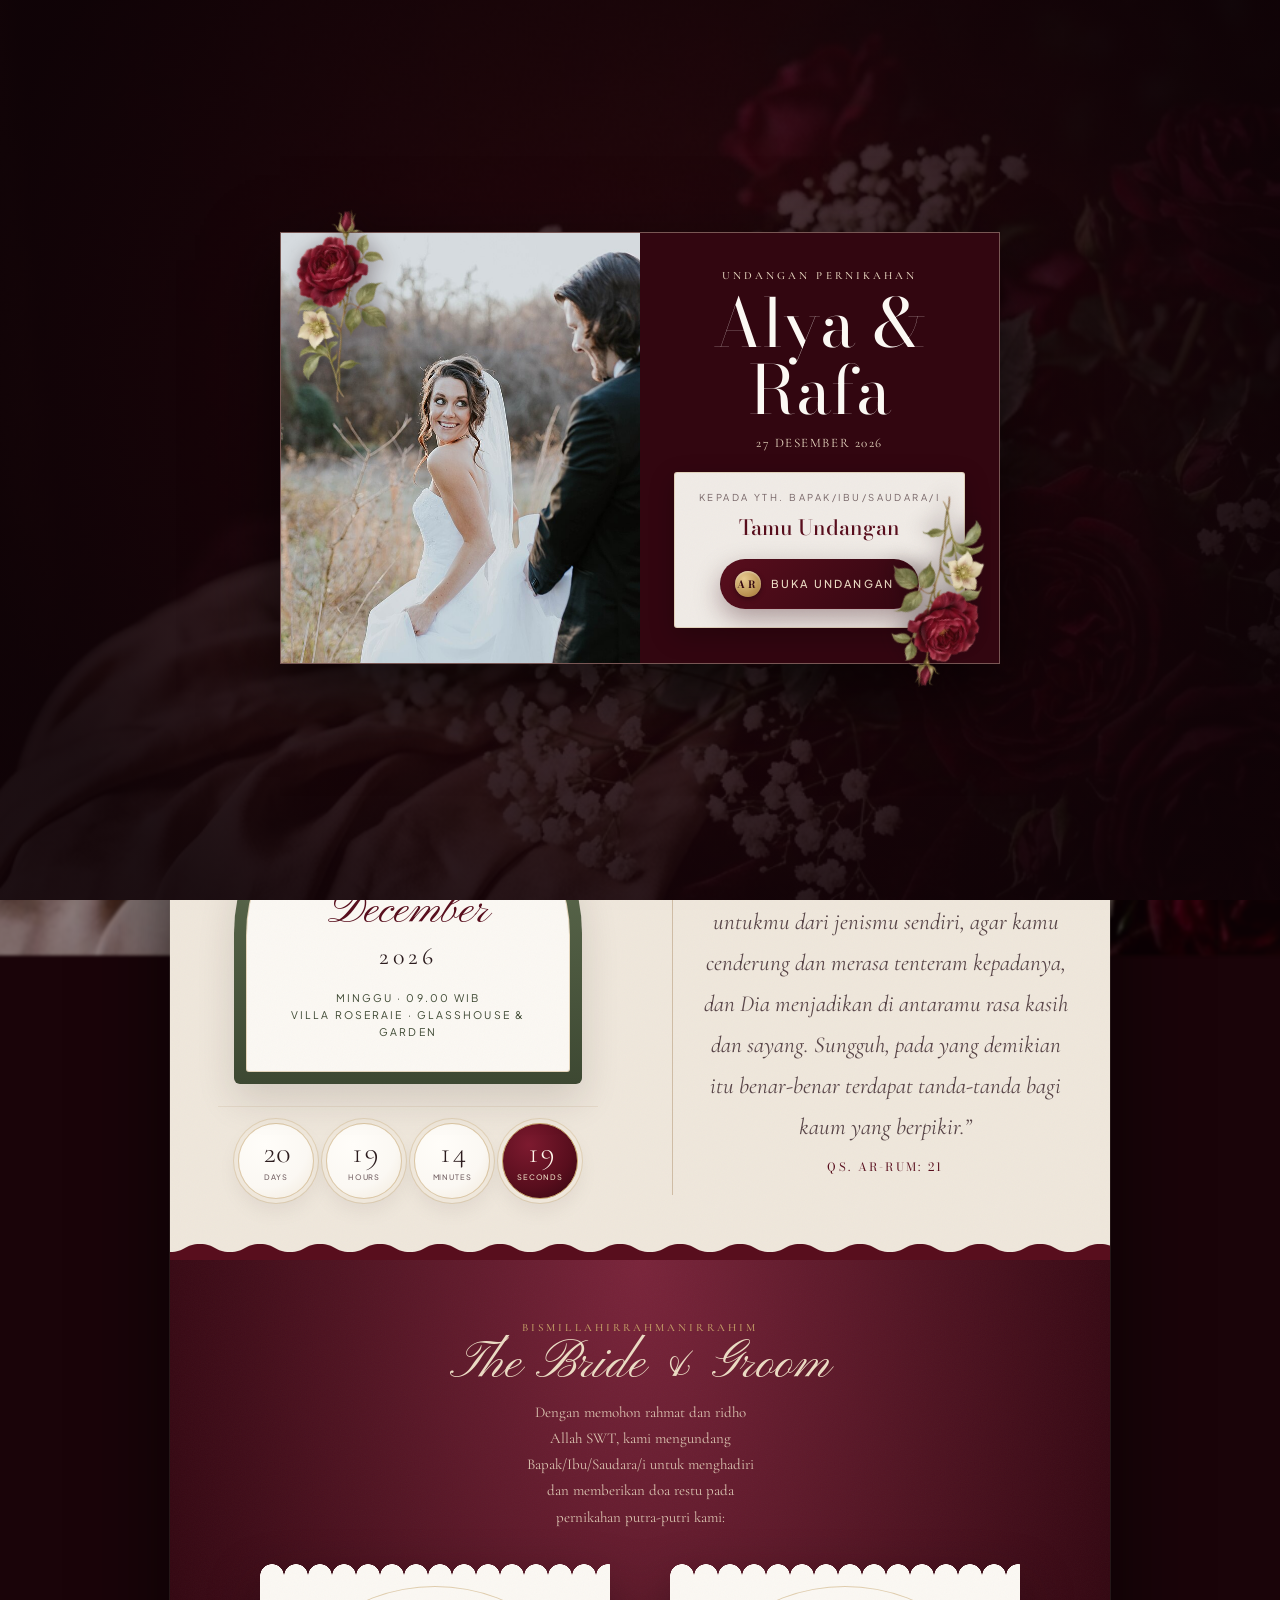
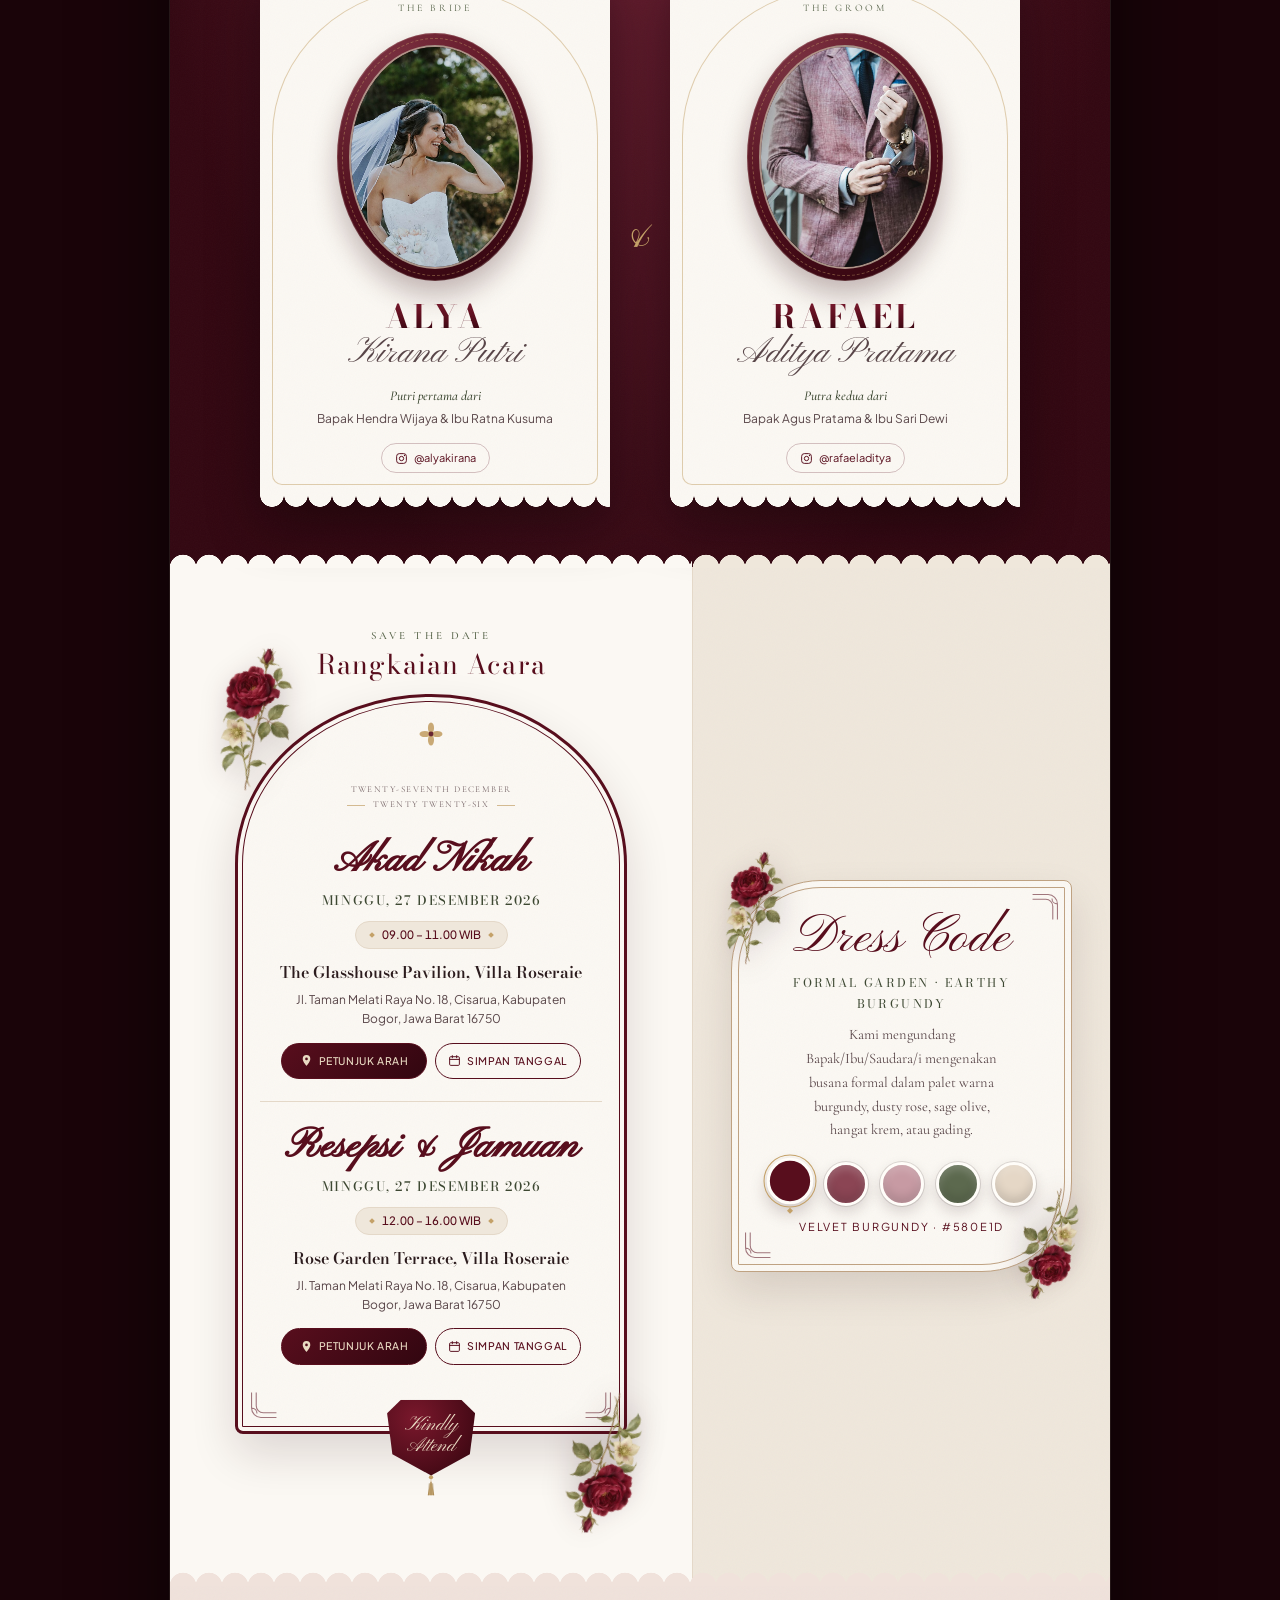
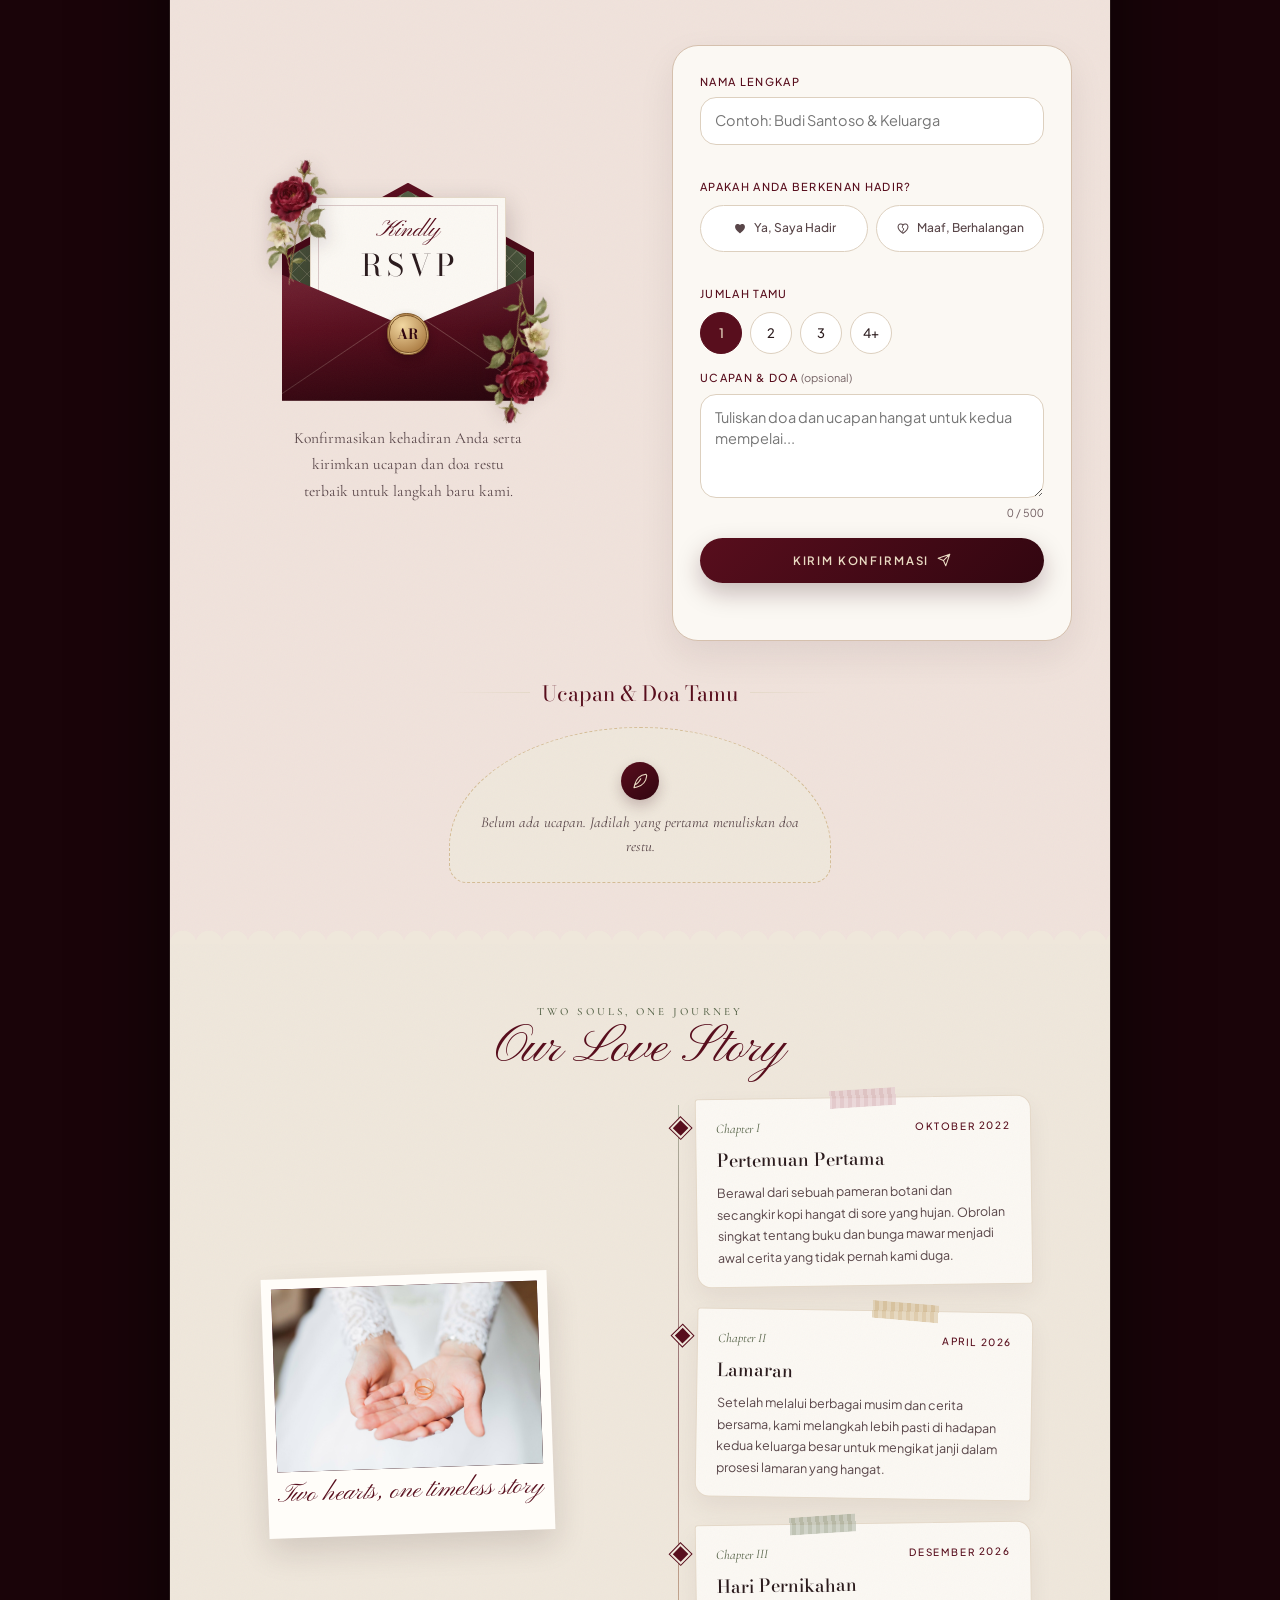
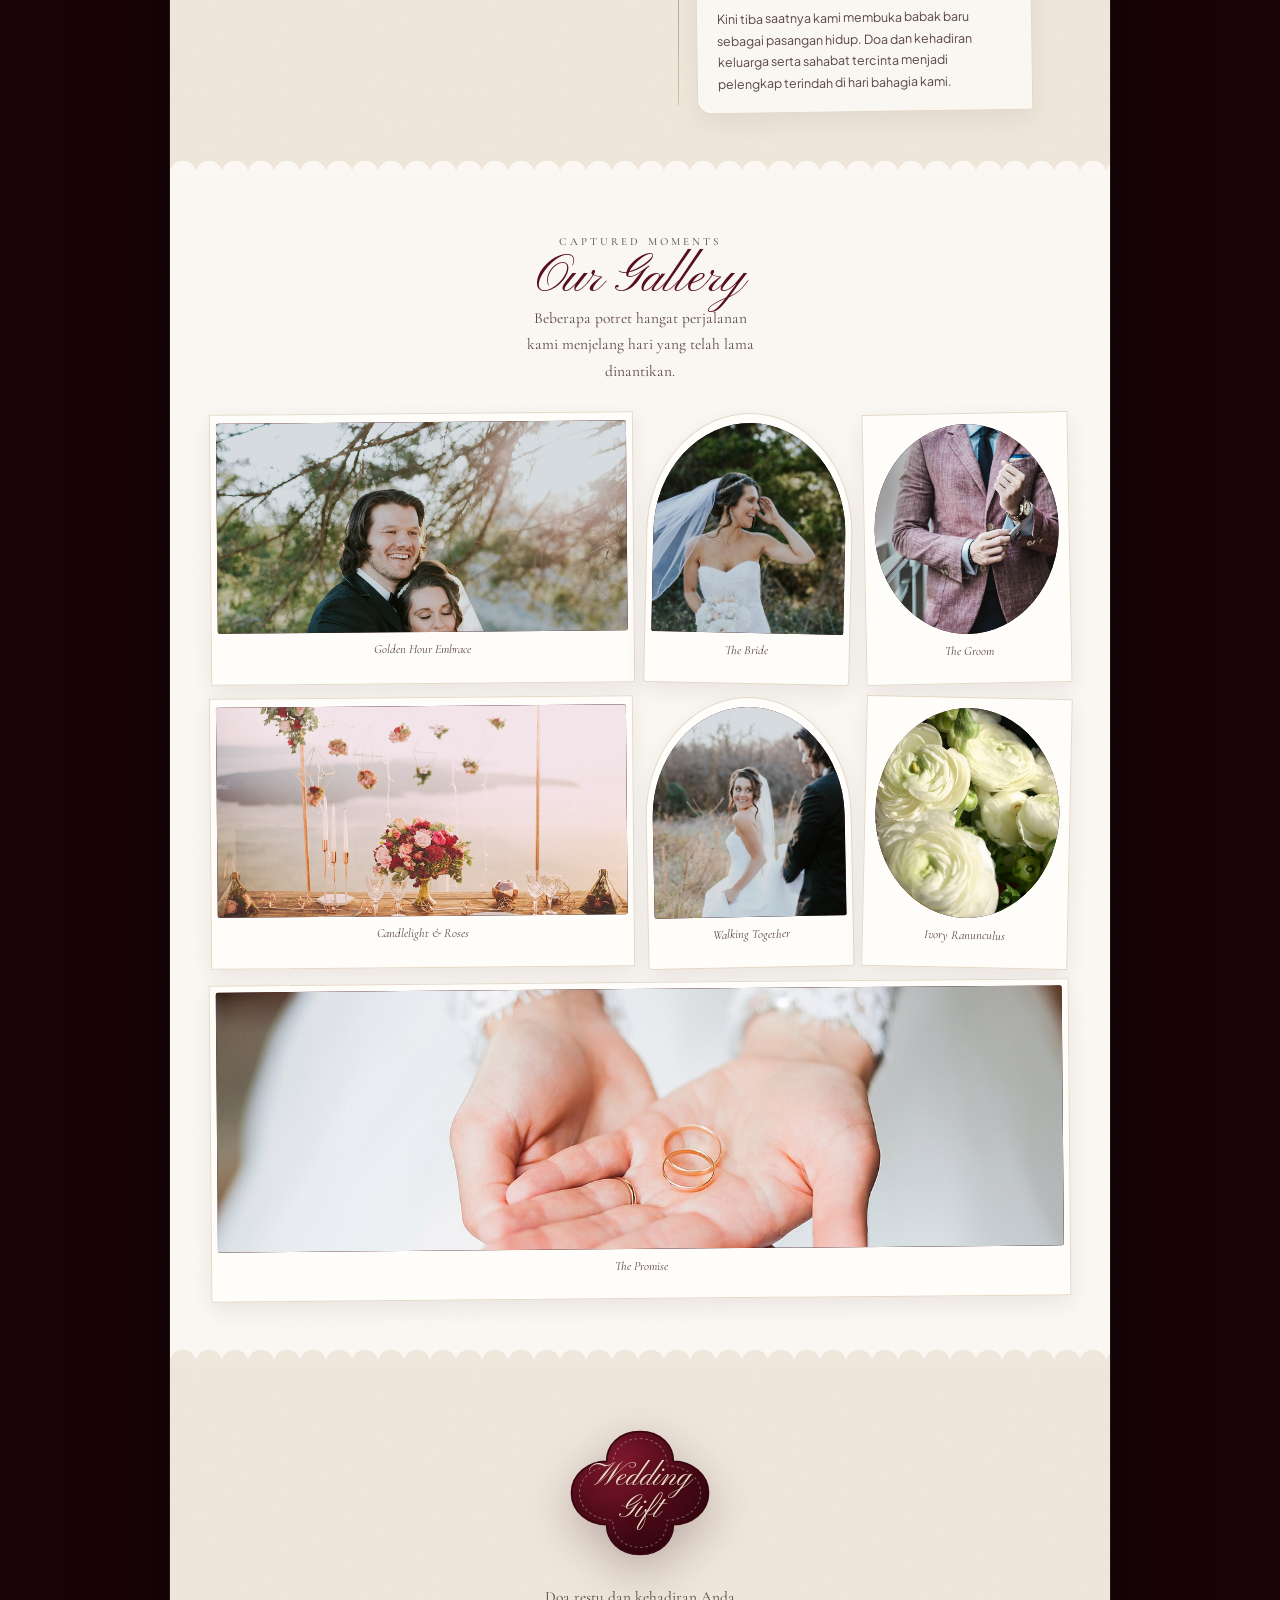
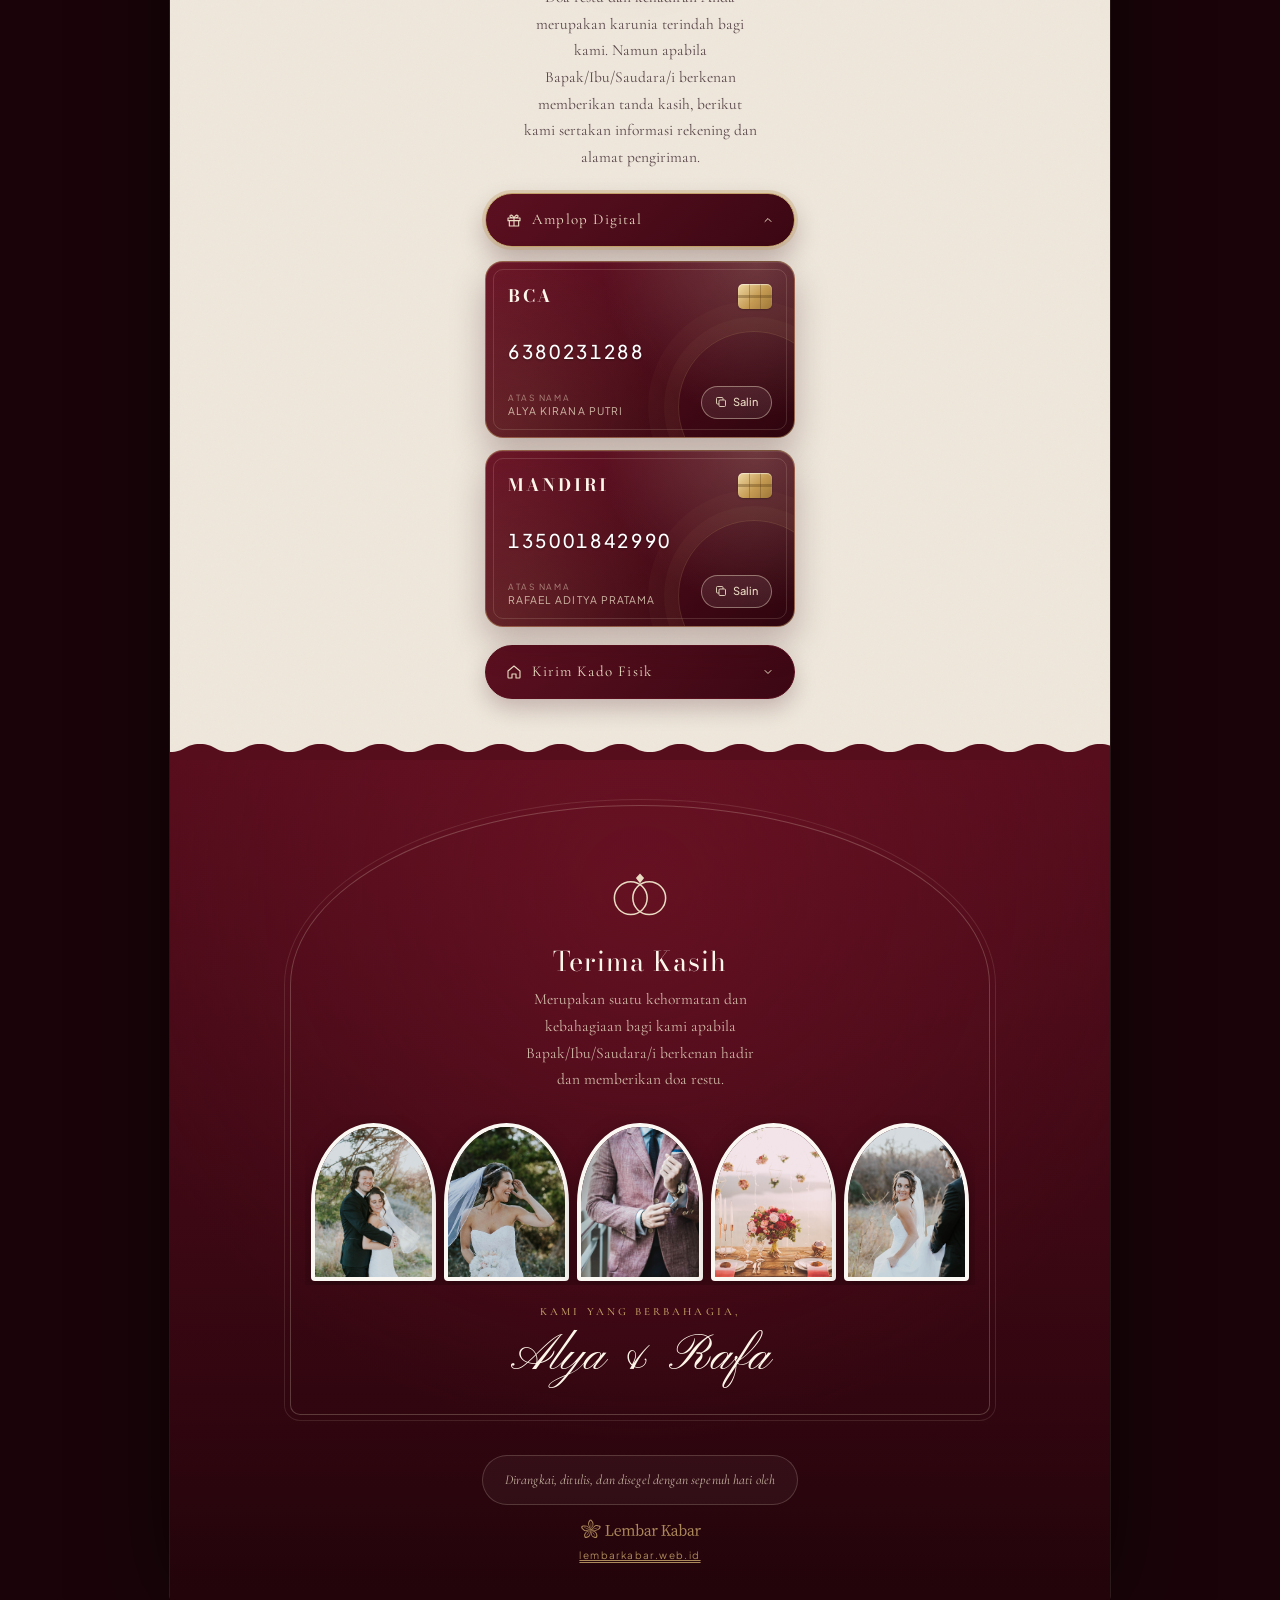
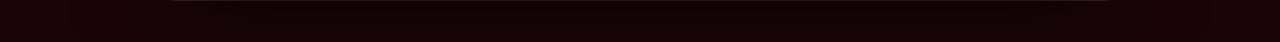
==== commit 647d4f1e: "Footer: one tagged Lembar Kabar link (logo + domain), credit line ends at the theme's own phrase Co-" ====
--- a/index.html
+++ b/index.html
@@ -2623,9 +2623,10 @@
   transition: color .2s, border-color .2s;
 }
 .made-by a:hover { color: #fff6ea; border-color: #fff6ea; }
-.site-footer .lk-brand { display: block; width: max-content; margin: 16px auto 0; color: var(--gold); opacity: .85; transition: opacity .2s; }
+.site-footer .lk-brand { display: block; width: max-content; margin: 12px auto 0; text-align: center; color: var(--gold); opacity: .85; transition: opacity .2s; }
 .site-footer .lk-brand:hover { opacity: 1; }
 .site-footer .lk-logo { display: block; width: 124px; height: auto; }
+.site-footer .lk-url { display: block; margin-top: 5px; font-size: 10px; letter-spacing: .14em; text-decoration: underline; text-decoration-thickness: 1px; text-underline-offset: 3px; }
 
 /* Editorial spreads */
 .date-insert { min-width: 0; }
@@ -3102,10 +3103,9 @@
 
     <div class="site-footer">
       <p class="made-by">
-        <span>Dirangkai, ditulis, dan disegel dengan sepenuh hati oleh Lembar Kabar</span>
-        <a class="lk-domain" href="https://lembarkabar.web.id/" target="_blank" rel="noopener">lembarkabar.web.id</a>
+        <span>Dirangkai, ditulis, dan disegel dengan sepenuh hati oleh</span>
       </p>
-      <a class="lk-brand" href="https://lembarkabar.web.id/" target="_blank" rel="noopener" aria-label="Lembar Kabar, lembarkabar.web.id"><svg class="lk-logo" xmlns="http://www.w3.org/2000/svg" viewBox="0 0 232 48" fill="currentColor" aria-hidden="true" focusable="false"><path d="M24.7 23.6 L24.3 22.8 L23.8 21.9 L23.3 21.1 L22.8 20.3 L22.5 19.5 L22.2 18.6 L21.8 17.7 L21.5 16.8 L21.1 16 L20.7 15.2 L20.7 14.6 L20.7 13.9 L20.5 13.3 L20.7 12.7 L20.6 12.1 L20.7 11.5 L20.8 10.9 L21.3 10.5 L21.4 10 L21.7 9.5 L21.9 8.9 L22 8.4 L22.4 8 L22.8 7.6 L23 7.2 L23.5 7.2 L23.7 6.9 L23.8 6.6 L23.7 7 L24.1 7.2 L24.2 7.8 L24.7 8.1 L25 8.6 L25.5 8.9 L25.8 9.4 L26.2 9.7 L26.5 10.1 L26.5 10.6 L26.8 11.1 L26.8 11.6 L27.1 12.2 L27 12.8 L27.1 13.4 L27.2 14.1 L27.2 14.7 L27.3 15.2 L27 16 L26.7 16.9 L26.2 17.7 L25.7 18.5 L25.4 19.4 L24.9 20.2 L24.5 21.1 L25.4 21.5 L25.8 20.7 L26.2 19.8 L26.8 19.1 L27.2 18.2 L27.7 17.4 L28.2 16.6 L28.7 15.6 L28.8 14.8 L28.8 14 L28.9 13.3 L28.9 12.6 L28.6 12 L28.7 11.3 L28.4 10.6 L28.4 9.9 L27.9 9.3 L27.6 8.7 L27.3 8.2 L26.9 7.7 L26.6 7.2 L26.3 6.9 L26.1 6.4 L25.6 6.1 L25.4 5.4 L24.2 4.8 L22.9 5 L22.2 5.2 L21.8 5.8 L21.2 6.3 L20.8 6.8 L20.5 7.5 L20.1 8 L19.7 8.5 L19.5 9.1 L19.2 9.7 L19.2 10.5 L19 11.2 L18.9 11.9 L18.8 12.7 L19 13.4 L19 14.2 L19.2 14.8 L19.4 15.6 L19.8 16.5 L20.1 17.4 L20.5 18.3 L20.9 19.2 L21.3 20 L21.9 20.9 L22.3 21.7 L22.9 22.5 L23.4 23.3 L24 24.1Z"/><path d="M24.1 22.2 L24.3 21.4 L24.4 20.5 L24.5 19.7 L24.6 18.8 L24.7 18 L24.7 17.1 L24.7 16.3 L24.6 15.5 L24.6 14.6 L24.6 13.8 L24.6 12.9 L24.6 12.1 L24.5 11.2 L24.4 10.4 L23.9 10.4 L23.9 11.2 L23.9 12.1 L23.8 12.9 L23.8 13.8 L23.7 14.6 L23.7 15.5 L23.7 16.3 L23.7 17.1 L23.7 18 L23.7 18.8 L23.8 19.6 L23.8 20.5 L23.7 21.3 L23.8 22.2Z"/><path d="M24.7 24.7 L25.3 24 L26 23.3 L26.8 22.7 L27.4 22 L28 21.3 L28.8 20.7 L29.4 20 L30.2 19.4 L30.8 18.6 L31.4 18.1 L31.9 17.7 L32.5 17.4 L33.1 17.2 L33.6 17 L34.2 17 L34.7 16.9 L35.3 16.8 L35.8 17.2 L36.4 17.3 L37 17.4 L37.6 17.5 L38.1 17.9 L38.6 17.9 L39.1 18.2 L39.5 18.3 L39.9 18.5 L40.2 18.6 L40.4 18.6 L40.2 18.6 L40.1 19.1 L39.7 19.4 L39.6 20 L39.3 20.3 L39 20.7 L38.7 21.2 L38.5 21.6 L38 21.8 L37.6 22.1 L37.2 22.5 L36.7 22.8 L36 22.9 L35.5 23.3 L34.9 23.4 L34.3 23.8 L33.7 24.1 L33.3 24.4 L32.5 24.4 L31.6 24.3 L30.6 24.4 L29.7 24.3 L28.8 24.1 L27.8 24.1 L26.9 23.9 L26.8 24.8 L27.7 25 L28.6 25.2 L29.6 25.3 L30.5 25.5 L31.5 25.7 L32.5 25.8 L33.5 25.7 L34.3 25.5 L35 25.2 L35.6 25 L36.1 24.6 L36.7 24.5 L37.2 24.1 L37.9 24 L38.5 23.8 L39.2 23.5 L39.6 22.9 L40.2 22.6 L40.7 22.1 L41.1 21.5 L41.3 21 L41.8 20.6 L41.9 19.9 L42.2 19.4 L42.5 18.1 L41.6 17 L41.1 16.5 L40.5 16.2 L39.8 15.9 L39.2 15.9 L38.6 15.7 L38 15.7 L37.5 15.5 L36.9 15.3 L36.3 15.1 L35.5 15.2 L34.8 15 L34 15 L33.2 15.2 L32.4 15.4 L31.7 15.9 L31 16.4 L30.2 16.8 L29.7 17.7 L29 18.3 L28.5 19.1 L27.8 19.8 L27.2 20.5 L26.6 21.2 L25.9 21.9 L25.4 22.7 L24.7 23.4 L24 24Z"/><path d="M25.7 23.5 L26.6 23.4 L27.4 23.2 L28.2 23 L29 22.8 L29.9 22.6 L30.7 22.4 L31.5 22.1 L32.3 21.9 L33.1 21.7 L33.9 21.5 L34.7 21.2 L35.5 20.9 L36.3 20.6 L37.1 20.3 L37 19.9 L36.1 20.1 L35.3 20.3 L34.5 20.4 L33.6 20.5 L32.9 20.8 L32 21.1 L31.2 21.3 L30.4 21.6 L29.6 21.8 L28.8 22.1 L28 22.3 L27.2 22.5 L26.4 22.8 L25.6 23.1Z"/><path d="M24 24 L24.8 24.5 L25.6 25 L26.4 25.4 L27.2 26 L28 26.5 L28.8 27.1 L29.7 27.5 L30.5 27.9 L31.3 28.4 L32.1 28.8 L32.4 29.3 L32.8 29.8 L33.1 30.4 L33.2 31.1 L33.5 31.6 L33.7 32.2 L33.8 32.8 L34.1 33.3 L34.3 33.8 L34.2 34.3 L34.2 34.8 L34.1 35.2 L34 35.6 L33.8 36 L33.7 36.5 L33.4 37 L33.2 37.6 L33.4 37.3 L34 36.9 L33.4 37.1 L33 37.3 L32.5 37.2 L32.1 37.1 L31.6 37.1 L31.1 37 L30.7 36.8 L30.1 36.8 L29.6 36.5 L29 36.3 L28.6 35.9 L28 35.7 L27.5 35.4 L27 34.9 L26.6 34.5 L26.3 33.9 L26.1 33.2 L26 32.4 L25.8 31.4 L25.6 30.4 L25.4 29.5 L25.1 28.6 L24.9 27.6 L24.6 26.7 L23.7 27 L23.9 27.9 L24.2 28.8 L24.4 29.7 L24.5 30.6 L24.6 31.6 L24.6 32.5 L24.7 33.6 L25.1 34.5 L25.5 35.1 L26 35.8 L26.5 36.4 L27.1 37 L27.6 37.5 L28.2 37.8 L28.9 38 L29.4 38.3 L30 38.7 L30.6 38.9 L31.2 39.1 L31.9 39.2 L32.5 39.2 L33.1 39.1 L33.7 39.1 L34.1 39.1 L35 38.8 L35.2 38.1 L35.4 37.9 L35.5 37.4 L36 36.9 L36.1 36.3 L36.3 35.6 L36.3 34.9 L36.3 34.1 L36 33.5 L35.9 32.8 L35.8 32.1 L35.5 31.6 L35.2 30.9 L35 30.3 L34.5 29.7 L34.1 29.1 L33.7 28.4 L33 27.7 L32 27.1 L31.1 26.8 L30.2 26.4 L29.4 25.9 L28.6 25.5 L27.8 25 L27 24.6 L26.2 24 L25.4 23.5 L24.5 23.1Z"/><path d="M24.9 25.6 L25.3 26.3 L25.7 27 L26.2 27.8 L26.7 28.4 L27.2 29.1 L27.7 29.8 L28.2 30.5 L28.7 31.2 L29.1 31.9 L29.6 32.5 L30.1 33.2 L30.6 33.9 L31 34.6 L31.6 35.3 L32 35 L31.6 34.3 L31.1 33.6 L30.8 32.8 L30.3 32.1 L29.9 31.3 L29.4 30.6 L28.9 29.9 L28.4 29.3 L27.8 28.6 L27.3 28 L26.8 27.3 L26.2 26.7 L25.7 26 L25.2 25.4Z"/><path d="M24 24 L23.8 24.9 L23.7 25.9 L23.3 26.7 L23.1 27.6 L22.7 28.5 L22.5 29.4 L22 30.3 L21.9 31.3 L21.5 32.2 L21.3 33 L21.1 33.5 L20.8 34.1 L20.3 34.5 L19.9 34.9 L19.7 35.4 L19.2 35.6 L18.6 35.8 L18.2 36.1 L17.7 36.4 L17.2 36.6 L16.6 36.6 L16.2 37.1 L15.7 37 L15.3 37.1 L14.9 37.4 L14.4 37.3 L13.9 37.3 L14.2 37.5 L14.5 37.7 L14.4 37 L14.2 36.5 L13.8 36.1 L13.7 35.6 L13.3 35.2 L13.2 34.7 L13.3 34.2 L13.4 33.8 L13.5 33.2 L13.7 32.8 L13.9 32.2 L14.1 31.6 L14.5 31 L14.8 30.5 L15 29.8 L15.5 29.3 L15.8 28.8 L16.6 28.3 L17.5 28 L18.4 27.6 L19.2 27.2 L20 26.7 L20.9 26.3 L21.8 25.9 L21.3 24.9 L20.5 25.4 L19.6 25.9 L18.7 26.1 L17.9 26.5 L17 26.9 L16.1 27.3 L15.1 27.7 L14.4 28.4 L14 29 L13.3 29.5 L13 30.1 L12.7 30.8 L12.2 31.3 L11.8 31.9 L11.6 32.6 L11.3 33.4 L11.3 34.2 L11.5 34.9 L11.6 35.6 L11.6 36.4 L12 36.9 L12.1 37.5 L12.3 38 L12.6 38.3 L13 39.1 L13.9 39.3 L14.4 39.3 L15.1 39.2 L15.7 39.3 L16.3 39.2 L16.8 38.8 L17.5 38.8 L17.9 38.4 L18.5 38.2 L19.1 38 L19.7 37.7 L20.2 37.2 L20.8 36.7 L21.4 36.3 L21.9 35.6 L22.2 34.9 L22.6 34.3 L22.9 33.5 L23.1 32.5 L23.1 31.6 L23.4 30.7 L23.6 29.8 L24 28.9 L24.2 27.9 L24.5 27 L24.6 26.1 L24.9 25.1 L24.9 24.1Z"/><path d="M22.8 25.3 L22.2 26 L21.7 26.6 L21.1 27.2 L20.6 27.9 L20.1 28.6 L19.5 29.2 L18.9 29.8 L18.5 30.5 L18 31.2 L17.4 31.9 L16.9 32.5 L16.5 33.3 L16.1 34 L15.6 34.8 L16.1 35 L16.5 34.3 L17.1 33.7 L17.6 33 L18.1 32.4 L18.6 31.7 L19.1 31.1 L19.8 30.5 L20.3 29.8 L20.8 29.1 L21.3 28.4 L21.8 27.8 L22.2 27.1 L22.7 26.3 L23.2 25.6Z"/><path d="M23.9 23.2 L22.9 23.3 L22 23.4 L21.1 23.6 L20.1 23.6 L19.1 23.8 L18.2 24 L17.2 24.1 L16.3 24.5 L15.4 24.7 L14.5 24.9 L13.9 24.8 L13.2 24.8 L12.7 24.4 L12.2 24.1 L11.7 23.8 L11.3 23.3 L10.8 22.9 L10.4 22.4 L9.9 22.2 L9.5 21.7 L9.2 21.3 L8.8 20.9 L8.7 20.4 L8.4 20.1 L8.1 19.7 L8.1 19.2 L7.9 18.7 L7.7 18.8 L7.8 18.8 L8.3 18.6 L8.6 18.2 L9.1 18.2 L9.5 18 L9.8 17.7 L10.3 17.9 L10.8 17.6 L11.4 17.7 L11.9 17.9 L12.6 17.8 L13.2 17.8 L13.8 17.8 L14.4 17.8 L15 17.8 L15.7 17.8 L16.3 17.9 L16.9 18 L17.4 18.6 L18.2 19.1 L18.9 19.7 L19.6 20.4 L20.3 21.1 L21.1 21.6 L21.8 22.2 L22.4 21.5 L21.7 20.9 L21 20.2 L20.3 19.6 L19.6 19 L19 18.3 L18.4 17.5 L17.5 16.9 L16.6 16.5 L15.9 16.3 L15.2 16.2 L14.4 16.2 L13.8 16.1 L13.2 16.1 L12.7 16.1 L12.1 15.9 L11.5 16 L10.9 16 L10.2 15.7 L9.5 16 L8.8 16.1 L8.2 16.3 L7.7 16.7 L7.1 16.9 L6.7 17.3 L5.9 18.1 L5.9 19.2 L6 19.8 L6.3 20.3 L6.5 21 L6.7 21.6 L7.3 22.1 L7.7 22.6 L8.1 23.1 L8.6 23.4 L9 24 L9.5 24.4 L10 24.9 L10.6 25.3 L11.2 25.8 L12 26.1 L12.8 26.2 L13.7 26.5 L14.7 26.4 L15.8 26.1 L16.7 25.8 L17.6 25.6 L18.5 25.1 L19.4 25 L20.3 24.9 L21.2 24.6 L22.2 24.5 L23.1 24.3 L24 24.1Z"/><path d="M22.3 23.4 L21.5 23 L20.8 22.7 L20 22.4 L19.2 22 L18.5 21.7 L17.7 21.4 L16.9 21 L16.1 20.8 L15.3 20.6 L14.5 20.3 L13.7 20 L12.9 19.8 L12.1 19.5 L11.2 19.3 L11.1 19.7 L11.8 20.1 L12.6 20.4 L13.4 20.8 L14.2 21.1 L15 21.3 L15.8 21.6 L16.6 22 L17.4 22.2 L18.1 22.5 L18.9 22.8 L19.7 23.1 L20.5 23.3 L21.4 23.6 L22.2 23.8Z"/><path d="M22.9 24.3c.2-1 1.5-1.6 2.3-.8.8.9-.1 2.2-1.2 2-.6-.1-1.2-.6-1.1-1.2Z"/><path d="M51.3 35V33.9L55.1 33.5H55.5V35ZM54 35Q54 33.5 54 32Q54 30.4 54 28.8Q54 27.2 54 25.7V24.2Q54 22.6 54 21.1Q54 19.5 54 17.9Q54 16.3 54 14.9H56.8Q56.8 16.4 56.8 17.9Q56.8 19.5 56.8 21.1Q56.8 22.7 56.8 24.2V26.1Q56.8 27.5 56.8 29Q56.8 30.5 56.8 32Q56.8 33.5 56.8 35ZM55.4 35V33.6H64.5L63.4 34.4L64.6 29.4H66.2L65.9 35ZM51.3 16V14.9H59.5V16L55.7 16.4H55.1ZM74.8 35.4Q72.8 35.4 71.3 34.5Q69.8 33.6 68.9 32Q68.1 30.4 68.1 28.1Q68.1 25.9 69 24.1Q69.9 22.4 71.4 21.5Q73 20.5 74.8 20.5Q76.3 20.5 77.5 21.2Q78.8 21.9 79.5 23.1Q80.2 24.4 80.2 26.1Q80.2 26.6 80.2 27.1Q80.1 27.5 80 27.8H69.2V26.6H76Q77.2 26.6 77.5 26.2Q77.9 25.8 77.9 25.1Q77.9 24 77.5 23.3Q77.1 22.5 76.4 22.1Q75.7 21.7 74.8 21.7Q73.7 21.7 72.8 22.3Q71.8 22.9 71.2 24.2Q70.6 25.6 70.6 27.7Q70.6 29.6 71.2 30.9Q71.8 32.2 72.9 32.9Q74 33.5 75.5 33.5Q76.9 33.5 78 33Q79 32.5 79.9 31.6L80.5 32Q79.9 33 79.1 33.8Q78.4 34.6 77.3 35Q76.3 35.4 74.8 35.4ZM82.1 35V34L85.2 33.5H85.9L88.9 34V35ZM84.2 35Q84.3 34.3 84.3 33.2Q84.3 32.1 84.3 30.8Q84.3 29.6 84.3 28.7V27.3Q84.3 26.4 84.3 25.8Q84.3 25.2 84.3 24.6Q84.3 24.1 84.2 23.5L81.9 23.1V22.2L86.1 20.5L86.5 20.8L86.8 24.1V24.2V28.7Q86.8 29.6 86.8 30.8Q86.8 32.1 86.8 33.2Q86.8 34.3 86.9 35ZM91 35V34L94.2 33.5H94.8L97.8 34V35ZM93.1 35Q93.2 34.3 93.2 33.2Q93.2 32.1 93.2 30.9Q93.2 29.7 93.2 28.7V26.1Q93.2 24.1 92.7 23.3Q92.1 22.5 90.8 22.5Q90 22.5 89.4 22.7Q88.7 23 88 23.4Q87.3 23.9 86.5 24.6L86 23.7H86.3Q87 22.8 87.9 22.1Q88.8 21.4 89.8 20.9Q90.8 20.5 91.9 20.5Q93.8 20.5 94.7 21.8Q95.7 23 95.7 25.9V28.7Q95.7 29.7 95.7 30.9Q95.7 32.1 95.7 33.2Q95.7 34.3 95.7 35ZM99.8 35V34L103 33.5H103.7L106.7 34V35ZM102 35Q102 34.3 102.1 33.2Q102.1 32.1 102.1 30.9Q102.1 29.7 102.1 28.7V26Q102.1 24 101.5 23.2Q100.9 22.5 99.6 22.5Q99 22.5 98.3 22.7Q97.6 22.9 96.9 23.4Q96.2 23.9 95.4 24.6L94.8 23.8H95Q95.8 22.8 96.7 22Q97.7 21.3 98.7 20.9Q99.7 20.5 100.8 20.5Q102.6 20.5 103.6 21.7Q104.5 22.9 104.5 25.7V28.7Q104.5 29.7 104.5 30.9Q104.6 32.1 104.6 33.2Q104.6 34.3 104.6 35ZM107.7 35V34L109.9 33.7Q109.9 32.9 109.9 32Q109.9 31.1 109.9 30.2Q109.9 29.4 109.9 28.7V15.4L107.5 15V14.1L112 12.8L112.4 13L112.3 17.6V23.2L112.4 23.5V32.6V32.7L112.1 35.3ZM116.4 35.4Q115.6 35.4 114.7 35.1Q113.9 34.9 113.2 34.2Q112.4 33.5 111.7 32.3H111.2L111.5 31.1Q112.6 32.6 113.7 33.2Q114.9 33.8 115.9 33.8Q117.1 33.8 117.9 33.2Q118.8 32.5 119.4 31.2Q119.9 29.9 119.9 28Q119.9 25.1 118.8 23.6Q117.7 22.1 116.1 22.1Q115.5 22.1 114.8 22.3Q114.1 22.6 113.3 23.2Q112.5 23.8 111.5 24.8L111.2 23.6H111.7Q112.5 22.6 113.3 21.9Q114.1 21.2 115 20.9Q115.9 20.5 116.8 20.5Q118.4 20.5 119.7 21.4Q121 22.2 121.7 23.8Q122.5 25.5 122.5 27.8Q122.5 30.1 121.7 31.8Q120.9 33.5 119.5 34.5Q118.1 35.4 116.4 35.4ZM128.3 35.4Q126.7 35.4 125.5 34.5Q124.4 33.5 124.4 31.7Q124.4 30.9 124.7 30.1Q125.1 29.3 126.2 28.6Q127.2 27.9 129.2 27.3Q129.9 27.1 130.7 26.9Q131.4 26.7 132.2 26.4Q133 26.2 133.8 26V26.9Q132.7 27.3 131.7 27.6Q130.7 27.9 129.9 28.2Q128.6 28.7 127.9 29.2Q127.3 29.7 127.1 30.3Q126.9 30.8 126.9 31.3Q126.9 32.5 127.6 33Q128.3 33.5 129.3 33.5Q129.8 33.5 130.3 33.3Q130.8 33.2 131.5 32.7Q132.2 32.3 133.4 31.4L133.8 32.8H132.9Q132 33.7 131.3 34.2Q130.6 34.8 129.9 35.1Q129.2 35.4 128.3 35.4ZM135.3 35.3Q134 35.3 133.3 34.5Q132.6 33.7 132.6 32.4V32.2V25.5Q132.6 24 132.3 23.2Q132 22.4 131.4 22.1Q130.8 21.8 129.8 21.8Q129.3 21.8 128.6 21.9Q128 22 127.2 22.3L128.3 21.4L127.6 23.9Q127.4 24.6 127.1 25Q126.7 25.3 126.1 25.3Q125.5 25.3 125.2 25Q124.9 24.7 124.8 24.1Q125.2 22.5 126.7 21.5Q128.3 20.5 130.5 20.5Q132 20.5 133 21Q134 21.5 134.5 22.7Q135 23.8 135 25.6V32.1Q135 33 135.3 33.4Q135.6 33.8 136.1 33.8Q136.4 33.8 136.7 33.6Q137 33.5 137.2 33.1L137.8 33.7Q137.3 34.5 136.7 34.9Q136.1 35.3 135.3 35.3ZM138.3 35V34L141.5 33.5H142.2L145.4 34V35ZM140.4 35Q140.4 34.3 140.5 33.2Q140.5 32.1 140.5 30.8Q140.5 29.6 140.5 28.7V27.3Q140.5 26.4 140.5 25.8Q140.5 25.2 140.5 24.6Q140.4 24.1 140.4 23.5L138 23.1V22.2L142.2 20.5L142.6 20.8L142.9 24.7V24.8V28.7Q142.9 29.6 142.9 30.8Q143 32.1 143 33.2Q143 34.3 143 35ZM142.8 26.8 142.4 24.8H142.8Q143.2 23.5 144 22.5Q144.7 21.5 145.5 21Q146.4 20.5 147.2 20.5Q147.9 20.5 148.5 20.8Q149.1 21.1 149.3 21.6Q149.3 22.6 148.9 23.1Q148.4 23.7 147.6 23.7Q147.1 23.7 146.7 23.5Q146.2 23.3 145.8 22.9L145 22.2L146.4 22Q145.1 22.6 144.2 23.8Q143.4 25 142.8 26.8ZM158.7 35Q158.8 33.5 158.8 32Q158.8 30.4 158.8 28.8Q158.8 27.2 158.8 25.7V24.2Q158.8 22.7 158.8 21.1Q158.8 19.5 158.8 17.9Q158.8 16.4 158.7 14.9H161.5Q161.5 16.3 161.5 17.9Q161.4 19.5 161.4 21.1Q161.4 22.6 161.4 24.2V26.3Q161.4 27.5 161.4 29Q161.4 30.4 161.5 32Q161.5 33.5 161.5 35ZM156.1 35V33.9L159.8 33.5H160.5L164.2 33.9V35ZM156.1 16V14.9H164.2V16L160.5 16.4H159.8ZM166.8 35V33.9L170.3 33.5H170.8L174.2 33.9V35ZM167 16V14.9H173.9V16L170.7 16.4L170 16.5ZM160.1 29.7 160 27.8H160.2L160.9 26.9L170.6 14.9H172.2ZM169.9 35 164 23.9 165.6 22 172.8 35ZM178.6 35.4Q177 35.4 175.9 34.5Q174.7 33.5 174.7 31.7Q174.7 30.9 175.1 30.1Q175.4 29.3 176.5 28.6Q177.5 27.9 179.6 27.3Q180.2 27.1 181 26.9Q181.8 26.7 182.5 26.4Q183.3 26.2 184.2 26V26.9Q183 27.3 182 27.6Q181.1 27.9 180.2 28.2Q178.9 28.7 178.2 29.2Q177.6 29.7 177.4 30.3Q177.2 30.8 177.2 31.3Q177.2 32.5 177.9 33Q178.6 33.5 179.6 33.5Q180.2 33.5 180.7 33.3Q181.2 33.2 181.9 32.7Q182.6 32.3 183.7 31.4L184.1 32.8H183.2Q182.3 33.7 181.6 34.2Q180.9 34.8 180.2 35.1Q179.5 35.4 178.6 35.4ZM185.6 35.3Q184.3 35.3 183.6 34.5Q182.9 33.7 182.9 32.4V32.2V25.5Q182.9 24 182.6 23.2Q182.3 22.4 181.7 22.1Q181.1 21.8 180.1 21.8Q179.6 21.8 178.9 21.9Q178.3 22 177.5 22.3L178.7 21.4L177.9 23.9Q177.8 24.6 177.4 25Q177 25.3 176.4 25.3Q175.8 25.3 175.5 25Q175.2 24.7 175.1 24.1Q175.5 22.5 177.1 21.5Q178.6 20.5 180.8 20.5Q182.3 20.5 183.3 21Q184.3 21.5 184.8 22.7Q185.3 23.8 185.3 25.6V32.1Q185.3 33 185.6 33.4Q185.9 33.8 186.4 33.8Q186.8 33.8 187 33.6Q187.3 33.5 187.6 33.1L188.1 33.7Q187.6 34.5 187 34.9Q186.4 35.3 185.6 35.3ZM188.4 35V34L190.6 33.7Q190.7 32.9 190.7 32Q190.7 31.1 190.7 30.2Q190.7 29.4 190.7 28.7V15.4L188.3 15V14.1L192.8 12.8L193.2 13L193.1 17.6V23.2L193.1 23.5V32.6V32.7L192.9 35.3ZM197.2 35.4Q196.3 35.4 195.5 35.1Q194.7 34.9 193.9 34.2Q193.1 33.5 192.4 32.3H192L192.2 31.1Q193.4 32.6 194.5 33.2Q195.6 33.8 196.7 33.8Q197.8 33.8 198.7 33.2Q199.6 32.5 200.1 31.2Q200.7 29.9 200.7 28Q200.7 25.1 199.6 23.6Q198.5 22.1 196.8 22.1Q196.2 22.1 195.5 22.3Q194.8 22.6 194 23.2Q193.2 23.8 192.2 24.8L192 23.6H192.4Q193.2 22.6 194 21.9Q194.8 21.2 195.7 20.9Q196.6 20.5 197.6 20.5Q199.2 20.5 200.4 21.4Q201.7 22.2 202.5 23.8Q203.2 25.5 203.2 27.8Q203.2 30.1 202.4 31.8Q201.7 33.5 200.3 34.5Q198.9 35.4 197.2 35.4ZM209 35.4Q207.4 35.4 206.3 34.5Q205.1 33.5 205.1 31.7Q205.1 30.9 205.5 30.1Q205.9 29.3 206.9 28.6Q208 27.9 210 27.3Q210.7 27.1 211.4 26.9Q212.2 26.7 213 26.4Q213.8 26.2 214.6 26V26.9Q213.4 27.3 212.5 27.6Q211.5 27.9 210.6 28.2Q209.3 28.7 208.7 29.2Q208 29.7 207.9 30.3Q207.7 30.8 207.7 31.3Q207.7 32.5 208.4 33Q209.1 33.5 210.1 33.5Q210.6 33.5 211.1 33.3Q211.6 33.2 212.3 32.7Q213 32.3 214.1 31.4L214.5 32.8H213.6Q212.8 33.7 212.1 34.2Q211.4 34.8 210.7 35.1Q209.9 35.4 209 35.4ZM216 35.3Q214.8 35.3 214.1 34.5Q213.4 33.7 213.3 32.4V32.2V25.5Q213.3 24 213 23.2Q212.8 22.4 212.1 22.1Q211.5 21.8 210.5 21.8Q210 21.8 209.4 21.9Q208.7 22 207.9 22.3L209.1 21.4L208.4 23.9Q208.2 24.6 207.8 25Q207.5 25.3 206.9 25.3Q206.3 25.3 205.9 25Q205.6 24.7 205.6 24.1Q205.9 22.5 207.5 21.5Q209 20.5 211.2 20.5Q212.8 20.5 213.8 21Q214.8 21.5 215.3 22.7Q215.8 23.8 215.8 25.6V32.1Q215.8 33 216.1 33.4Q216.4 33.8 216.8 33.8Q217.2 33.8 217.5 33.6Q217.7 33.5 218 33.1L218.5 33.7Q218.1 34.5 217.4 34.9Q216.8 35.3 216 35.3ZM219 35V34L222.2 33.5H222.9L226.2 34V35ZM221.1 35Q221.2 34.3 221.2 33.2Q221.2 32.1 221.2 30.8Q221.3 29.6 221.3 28.7V27.3Q221.3 26.4 221.2 25.8Q221.2 25.2 221.2 24.6Q221.2 24.1 221.2 23.5L218.8 23.1V22.2L223 20.5L223.4 20.8L223.7 24.7V24.8V28.7Q223.7 29.6 223.7 30.8Q223.7 32.1 223.7 33.2Q223.8 34.3 223.8 35ZM223.6 26.8 223.2 24.8H223.5Q224 23.5 224.7 22.5Q225.4 21.5 226.3 21Q227.1 20.5 228 20.5Q228.7 20.5 229.3 20.8Q229.8 21.1 230.1 21.6Q230.1 22.6 229.6 23.1Q229.2 23.7 228.3 23.7Q227.9 23.7 227.4 23.5Q227 23.3 226.5 22.9L225.8 22.2L227.2 22Q225.8 22.6 225 23.8Q224.1 25 223.6 26.8Z"/></svg></a>
+      <a class="lk-brand" href="https://lembarkabar.web.id/?utm_source=undangan&amp;utm_medium=footer&amp;utm_content=burgundy-roses" target="_blank" rel="noopener" aria-label="Lembar Kabar, lembarkabar.web.id"><svg class="lk-logo" xmlns="http://www.w3.org/2000/svg" viewBox="0 0 232 48" fill="currentColor" aria-hidden="true" focusable="false"><path d="M24.7 23.6 L24.3 22.8 L23.8 21.9 L23.3 21.1 L22.8 20.3 L22.5 19.5 L22.2 18.6 L21.8 17.7 L21.5 16.8 L21.1 16 L20.7 15.2 L20.7 14.6 L20.7 13.9 L20.5 13.3 L20.7 12.7 L20.6 12.1 L20.7 11.5 L20.8 10.9 L21.3 10.5 L21.4 10 L21.7 9.5 L21.9 8.9 L22 8.4 L22.4 8 L22.8 7.6 L23 7.2 L23.5 7.2 L23.7 6.9 L23.8 6.6 L23.7 7 L24.1 7.2 L24.2 7.8 L24.7 8.1 L25 8.6 L25.5 8.9 L25.8 9.4 L26.2 9.7 L26.5 10.1 L26.5 10.6 L26.8 11.1 L26.8 11.6 L27.1 12.2 L27 12.8 L27.1 13.4 L27.2 14.1 L27.2 14.7 L27.3 15.2 L27 16 L26.7 16.9 L26.2 17.7 L25.7 18.5 L25.4 19.4 L24.9 20.2 L24.5 21.1 L25.4 21.5 L25.8 20.7 L26.2 19.8 L26.8 19.1 L27.2 18.2 L27.7 17.4 L28.2 16.6 L28.7 15.6 L28.8 14.8 L28.8 14 L28.9 13.3 L28.9 12.6 L28.6 12 L28.7 11.3 L28.4 10.6 L28.4 9.9 L27.9 9.3 L27.6 8.7 L27.3 8.2 L26.9 7.7 L26.6 7.2 L26.3 6.9 L26.1 6.4 L25.6 6.1 L25.4 5.4 L24.2 4.8 L22.9 5 L22.2 5.2 L21.8 5.8 L21.2 6.3 L20.8 6.8 L20.5 7.5 L20.1 8 L19.7 8.5 L19.5 9.1 L19.2 9.7 L19.2 10.5 L19 11.2 L18.9 11.9 L18.8 12.7 L19 13.4 L19 14.2 L19.2 14.8 L19.4 15.6 L19.8 16.5 L20.1 17.4 L20.5 18.3 L20.9 19.2 L21.3 20 L21.9 20.9 L22.3 21.7 L22.9 22.5 L23.4 23.3 L24 24.1Z"/><path d="M24.1 22.2 L24.3 21.4 L24.4 20.5 L24.5 19.7 L24.6 18.8 L24.7 18 L24.7 17.1 L24.7 16.3 L24.6 15.5 L24.6 14.6 L24.6 13.8 L24.6 12.9 L24.6 12.1 L24.5 11.2 L24.4 10.4 L23.9 10.4 L23.9 11.2 L23.9 12.1 L23.8 12.9 L23.8 13.8 L23.7 14.6 L23.7 15.5 L23.7 16.3 L23.7 17.1 L23.7 18 L23.7 18.8 L23.8 19.6 L23.8 20.5 L23.7 21.3 L23.8 22.2Z"/><path d="M24.7 24.7 L25.3 24 L26 23.3 L26.8 22.7 L27.4 22 L28 21.3 L28.8 20.7 L29.4 20 L30.2 19.4 L30.8 18.6 L31.4 18.1 L31.9 17.7 L32.5 17.4 L33.1 17.2 L33.6 17 L34.2 17 L34.7 16.9 L35.3 16.8 L35.8 17.2 L36.4 17.3 L37 17.4 L37.6 17.5 L38.1 17.9 L38.6 17.9 L39.1 18.2 L39.5 18.3 L39.9 18.5 L40.2 18.6 L40.4 18.6 L40.2 18.6 L40.1 19.1 L39.7 19.4 L39.6 20 L39.3 20.3 L39 20.7 L38.7 21.2 L38.5 21.6 L38 21.8 L37.6 22.1 L37.2 22.5 L36.7 22.8 L36 22.9 L35.5 23.3 L34.9 23.4 L34.3 23.8 L33.7 24.1 L33.3 24.4 L32.5 24.4 L31.6 24.3 L30.6 24.4 L29.7 24.3 L28.8 24.1 L27.8 24.1 L26.9 23.9 L26.8 24.8 L27.7 25 L28.6 25.2 L29.6 25.3 L30.5 25.5 L31.5 25.7 L32.5 25.8 L33.5 25.7 L34.3 25.5 L35 25.2 L35.6 25 L36.1 24.6 L36.7 24.5 L37.2 24.1 L37.9 24 L38.5 23.8 L39.2 23.5 L39.6 22.9 L40.2 22.6 L40.7 22.1 L41.1 21.5 L41.3 21 L41.8 20.6 L41.9 19.9 L42.2 19.4 L42.5 18.1 L41.6 17 L41.1 16.5 L40.5 16.2 L39.8 15.9 L39.2 15.9 L38.6 15.7 L38 15.7 L37.5 15.5 L36.9 15.3 L36.3 15.1 L35.5 15.2 L34.8 15 L34 15 L33.2 15.2 L32.4 15.4 L31.7 15.9 L31 16.4 L30.2 16.8 L29.7 17.7 L29 18.3 L28.5 19.1 L27.8 19.8 L27.2 20.5 L26.6 21.2 L25.9 21.9 L25.4 22.7 L24.7 23.4 L24 24Z"/><path d="M25.7 23.5 L26.6 23.4 L27.4 23.2 L28.2 23 L29 22.8 L29.9 22.6 L30.7 22.4 L31.5 22.1 L32.3 21.9 L33.1 21.7 L33.9 21.5 L34.7 21.2 L35.5 20.9 L36.3 20.6 L37.1 20.3 L37 19.9 L36.1 20.1 L35.3 20.3 L34.5 20.4 L33.6 20.5 L32.9 20.8 L32 21.1 L31.2 21.3 L30.4 21.6 L29.6 21.8 L28.8 22.1 L28 22.3 L27.2 22.5 L26.4 22.8 L25.6 23.1Z"/><path d="M24 24 L24.8 24.5 L25.6 25 L26.4 25.4 L27.2 26 L28 26.5 L28.8 27.1 L29.7 27.5 L30.5 27.9 L31.3 28.4 L32.1 28.8 L32.4 29.3 L32.8 29.8 L33.1 30.4 L33.2 31.1 L33.5 31.6 L33.7 32.2 L33.8 32.8 L34.1 33.3 L34.3 33.8 L34.2 34.3 L34.2 34.8 L34.1 35.2 L34 35.6 L33.8 36 L33.7 36.5 L33.4 37 L33.2 37.6 L33.4 37.3 L34 36.9 L33.4 37.1 L33 37.3 L32.5 37.2 L32.1 37.1 L31.6 37.1 L31.1 37 L30.7 36.8 L30.1 36.8 L29.6 36.5 L29 36.3 L28.6 35.9 L28 35.7 L27.5 35.4 L27 34.9 L26.6 34.5 L26.3 33.9 L26.1 33.2 L26 32.4 L25.8 31.4 L25.6 30.4 L25.4 29.5 L25.1 28.6 L24.9 27.6 L24.6 26.7 L23.7 27 L23.9 27.9 L24.2 28.8 L24.4 29.7 L24.5 30.6 L24.6 31.6 L24.6 32.5 L24.7 33.6 L25.1 34.5 L25.5 35.1 L26 35.8 L26.5 36.4 L27.1 37 L27.6 37.5 L28.2 37.8 L28.9 38 L29.4 38.3 L30 38.7 L30.6 38.9 L31.2 39.1 L31.9 39.2 L32.5 39.2 L33.1 39.1 L33.7 39.1 L34.1 39.1 L35 38.8 L35.2 38.1 L35.4 37.9 L35.5 37.4 L36 36.9 L36.1 36.3 L36.3 35.6 L36.3 34.9 L36.3 34.1 L36 33.5 L35.9 32.8 L35.8 32.1 L35.5 31.6 L35.2 30.9 L35 30.3 L34.5 29.7 L34.1 29.1 L33.7 28.4 L33 27.7 L32 27.1 L31.1 26.8 L30.2 26.4 L29.4 25.9 L28.6 25.5 L27.8 25 L27 24.6 L26.2 24 L25.4 23.5 L24.5 23.1Z"/><path d="M24.9 25.6 L25.3 26.3 L25.7 27 L26.2 27.8 L26.7 28.4 L27.2 29.1 L27.7 29.8 L28.2 30.5 L28.7 31.2 L29.1 31.9 L29.6 32.5 L30.1 33.2 L30.6 33.9 L31 34.6 L31.6 35.3 L32 35 L31.6 34.3 L31.1 33.6 L30.8 32.8 L30.3 32.1 L29.9 31.3 L29.4 30.6 L28.9 29.9 L28.4 29.3 L27.8 28.6 L27.3 28 L26.8 27.3 L26.2 26.7 L25.7 26 L25.2 25.4Z"/><path d="M24 24 L23.8 24.9 L23.7 25.9 L23.3 26.7 L23.1 27.6 L22.7 28.5 L22.5 29.4 L22 30.3 L21.9 31.3 L21.5 32.2 L21.3 33 L21.1 33.5 L20.8 34.1 L20.3 34.5 L19.9 34.9 L19.7 35.4 L19.2 35.6 L18.6 35.8 L18.2 36.1 L17.7 36.4 L17.2 36.6 L16.6 36.6 L16.2 37.1 L15.7 37 L15.3 37.1 L14.9 37.4 L14.4 37.3 L13.9 37.3 L14.2 37.5 L14.5 37.7 L14.4 37 L14.2 36.5 L13.8 36.1 L13.7 35.6 L13.3 35.2 L13.2 34.7 L13.3 34.2 L13.4 33.8 L13.5 33.2 L13.7 32.8 L13.9 32.2 L14.1 31.6 L14.5 31 L14.8 30.5 L15 29.8 L15.5 29.3 L15.8 28.8 L16.6 28.3 L17.5 28 L18.4 27.6 L19.2 27.2 L20 26.7 L20.9 26.3 L21.8 25.9 L21.3 24.9 L20.5 25.4 L19.6 25.9 L18.7 26.1 L17.9 26.5 L17 26.9 L16.1 27.3 L15.1 27.7 L14.4 28.4 L14 29 L13.3 29.5 L13 30.1 L12.7 30.8 L12.2 31.3 L11.8 31.9 L11.6 32.6 L11.3 33.4 L11.3 34.2 L11.5 34.9 L11.6 35.6 L11.6 36.4 L12 36.9 L12.1 37.5 L12.3 38 L12.6 38.3 L13 39.1 L13.9 39.3 L14.4 39.3 L15.1 39.2 L15.7 39.3 L16.3 39.2 L16.8 38.8 L17.5 38.8 L17.9 38.4 L18.5 38.2 L19.1 38 L19.7 37.7 L20.2 37.2 L20.8 36.7 L21.4 36.3 L21.9 35.6 L22.2 34.9 L22.6 34.3 L22.9 33.5 L23.1 32.5 L23.1 31.6 L23.4 30.7 L23.6 29.8 L24 28.9 L24.2 27.9 L24.5 27 L24.6 26.1 L24.9 25.1 L24.9 24.1Z"/><path d="M22.8 25.3 L22.2 26 L21.7 26.6 L21.1 27.2 L20.6 27.9 L20.1 28.6 L19.5 29.2 L18.9 29.8 L18.5 30.5 L18 31.2 L17.4 31.9 L16.9 32.5 L16.5 33.3 L16.1 34 L15.6 34.8 L16.1 35 L16.5 34.3 L17.1 33.7 L17.6 33 L18.1 32.4 L18.6 31.7 L19.1 31.1 L19.8 30.5 L20.3 29.8 L20.8 29.1 L21.3 28.4 L21.8 27.8 L22.2 27.1 L22.7 26.3 L23.2 25.6Z"/><path d="M23.9 23.2 L22.9 23.3 L22 23.4 L21.1 23.6 L20.1 23.6 L19.1 23.8 L18.2 24 L17.2 24.1 L16.3 24.5 L15.4 24.7 L14.5 24.9 L13.9 24.8 L13.2 24.8 L12.7 24.4 L12.2 24.1 L11.7 23.8 L11.3 23.3 L10.8 22.9 L10.4 22.4 L9.9 22.2 L9.5 21.7 L9.2 21.3 L8.8 20.9 L8.7 20.4 L8.4 20.1 L8.1 19.7 L8.1 19.2 L7.9 18.7 L7.7 18.8 L7.8 18.8 L8.3 18.6 L8.6 18.2 L9.1 18.2 L9.5 18 L9.8 17.7 L10.3 17.9 L10.8 17.6 L11.4 17.7 L11.9 17.9 L12.6 17.8 L13.2 17.8 L13.8 17.8 L14.4 17.8 L15 17.8 L15.7 17.8 L16.3 17.9 L16.9 18 L17.4 18.6 L18.2 19.1 L18.9 19.7 L19.6 20.4 L20.3 21.1 L21.1 21.6 L21.8 22.2 L22.4 21.5 L21.7 20.9 L21 20.2 L20.3 19.6 L19.6 19 L19 18.3 L18.4 17.5 L17.5 16.9 L16.6 16.5 L15.9 16.3 L15.2 16.2 L14.4 16.2 L13.8 16.1 L13.2 16.1 L12.7 16.1 L12.1 15.9 L11.5 16 L10.9 16 L10.2 15.7 L9.5 16 L8.8 16.1 L8.2 16.3 L7.7 16.7 L7.1 16.9 L6.7 17.3 L5.9 18.1 L5.9 19.2 L6 19.8 L6.3 20.3 L6.5 21 L6.7 21.6 L7.3 22.1 L7.7 22.6 L8.1 23.1 L8.6 23.4 L9 24 L9.5 24.4 L10 24.9 L10.6 25.3 L11.2 25.8 L12 26.1 L12.8 26.2 L13.7 26.5 L14.7 26.4 L15.8 26.1 L16.7 25.8 L17.6 25.6 L18.5 25.1 L19.4 25 L20.3 24.9 L21.2 24.6 L22.2 24.5 L23.1 24.3 L24 24.1Z"/><path d="M22.3 23.4 L21.5 23 L20.8 22.7 L20 22.4 L19.2 22 L18.5 21.7 L17.7 21.4 L16.9 21 L16.1 20.8 L15.3 20.6 L14.5 20.3 L13.7 20 L12.9 19.8 L12.1 19.5 L11.2 19.3 L11.1 19.7 L11.8 20.1 L12.6 20.4 L13.4 20.8 L14.2 21.1 L15 21.3 L15.8 21.6 L16.6 22 L17.4 22.2 L18.1 22.5 L18.9 22.8 L19.7 23.1 L20.5 23.3 L21.4 23.6 L22.2 23.8Z"/><path d="M22.9 24.3c.2-1 1.5-1.6 2.3-.8.8.9-.1 2.2-1.2 2-.6-.1-1.2-.6-1.1-1.2Z"/><path d="M51.3 35V33.9L55.1 33.5H55.5V35ZM54 35Q54 33.5 54 32Q54 30.4 54 28.8Q54 27.2 54 25.7V24.2Q54 22.6 54 21.1Q54 19.5 54 17.9Q54 16.3 54 14.9H56.8Q56.8 16.4 56.8 17.9Q56.8 19.5 56.8 21.1Q56.8 22.7 56.8 24.2V26.1Q56.8 27.5 56.8 29Q56.8 30.5 56.8 32Q56.8 33.5 56.8 35ZM55.4 35V33.6H64.5L63.4 34.4L64.6 29.4H66.2L65.9 35ZM51.3 16V14.9H59.5V16L55.7 16.4H55.1ZM74.8 35.4Q72.8 35.4 71.3 34.5Q69.8 33.6 68.9 32Q68.1 30.4 68.1 28.1Q68.1 25.9 69 24.1Q69.9 22.4 71.4 21.5Q73 20.5 74.8 20.5Q76.3 20.5 77.5 21.2Q78.8 21.9 79.5 23.1Q80.2 24.4 80.2 26.1Q80.2 26.6 80.2 27.1Q80.1 27.5 80 27.8H69.2V26.6H76Q77.2 26.6 77.5 26.2Q77.9 25.8 77.9 25.1Q77.9 24 77.5 23.3Q77.1 22.5 76.4 22.1Q75.7 21.7 74.8 21.7Q73.7 21.7 72.8 22.3Q71.8 22.9 71.2 24.2Q70.6 25.6 70.6 27.7Q70.6 29.6 71.2 30.9Q71.8 32.2 72.9 32.9Q74 33.5 75.5 33.5Q76.9 33.5 78 33Q79 32.5 79.9 31.6L80.5 32Q79.9 33 79.1 33.8Q78.4 34.6 77.3 35Q76.3 35.4 74.8 35.4ZM82.1 35V34L85.2 33.5H85.9L88.9 34V35ZM84.2 35Q84.3 34.3 84.3 33.2Q84.3 32.1 84.3 30.8Q84.3 29.6 84.3 28.7V27.3Q84.3 26.4 84.3 25.8Q84.3 25.2 84.3 24.6Q84.3 24.1 84.2 23.5L81.9 23.1V22.2L86.1 20.5L86.5 20.8L86.8 24.1V24.2V28.7Q86.8 29.6 86.8 30.8Q86.8 32.1 86.8 33.2Q86.8 34.3 86.9 35ZM91 35V34L94.2 33.5H94.8L97.8 34V35ZM93.1 35Q93.2 34.3 93.2 33.2Q93.2 32.1 93.2 30.9Q93.2 29.7 93.2 28.7V26.1Q93.2 24.1 92.7 23.3Q92.1 22.5 90.8 22.5Q90 22.5 89.4 22.7Q88.7 23 88 23.4Q87.3 23.9 86.5 24.6L86 23.7H86.3Q87 22.8 87.9 22.1Q88.8 21.4 89.8 20.9Q90.8 20.5 91.9 20.5Q93.8 20.5 94.7 21.8Q95.7 23 95.7 25.9V28.7Q95.7 29.7 95.7 30.9Q95.7 32.1 95.7 33.2Q95.7 34.3 95.7 35ZM99.8 35V34L103 33.5H103.7L106.7 34V35ZM102 35Q102 34.3 102.1 33.2Q102.1 32.1 102.1 30.9Q102.1 29.7 102.1 28.7V26Q102.1 24 101.5 23.2Q100.9 22.5 99.6 22.5Q99 22.5 98.3 22.7Q97.6 22.9 96.9 23.4Q96.2 23.9 95.4 24.6L94.8 23.8H95Q95.8 22.8 96.7 22Q97.7 21.3 98.7 20.9Q99.7 20.5 100.8 20.5Q102.6 20.5 103.6 21.7Q104.5 22.9 104.5 25.7V28.7Q104.5 29.7 104.5 30.9Q104.6 32.1 104.6 33.2Q104.6 34.3 104.6 35ZM107.7 35V34L109.9 33.7Q109.9 32.9 109.9 32Q109.9 31.1 109.9 30.2Q109.9 29.4 109.9 28.7V15.4L107.5 15V14.1L112 12.8L112.4 13L112.3 17.6V23.2L112.4 23.5V32.6V32.7L112.1 35.3ZM116.4 35.4Q115.6 35.4 114.7 35.1Q113.9 34.9 113.2 34.2Q112.4 33.5 111.7 32.3H111.2L111.5 31.1Q112.6 32.6 113.7 33.2Q114.9 33.8 115.9 33.8Q117.1 33.8 117.9 33.2Q118.8 32.5 119.4 31.2Q119.9 29.9 119.9 28Q119.9 25.1 118.8 23.6Q117.7 22.1 116.1 22.1Q115.5 22.1 114.8 22.3Q114.1 22.6 113.3 23.2Q112.5 23.8 111.5 24.8L111.2 23.6H111.7Q112.5 22.6 113.3 21.9Q114.1 21.2 115 20.9Q115.9 20.5 116.8 20.5Q118.4 20.5 119.7 21.4Q121 22.2 121.7 23.8Q122.5 25.5 122.5 27.8Q122.5 30.1 121.7 31.8Q120.9 33.5 119.5 34.5Q118.1 35.4 116.4 35.4ZM128.3 35.4Q126.7 35.4 125.5 34.5Q124.4 33.5 124.4 31.7Q124.4 30.9 124.7 30.1Q125.1 29.3 126.2 28.6Q127.2 27.9 129.2 27.3Q129.9 27.1 130.7 26.9Q131.4 26.7 132.2 26.4Q133 26.2 133.8 26V26.9Q132.7 27.3 131.7 27.6Q130.7 27.9 129.9 28.2Q128.6 28.7 127.9 29.2Q127.3 29.7 127.1 30.3Q126.9 30.8 126.9 31.3Q126.9 32.5 127.6 33Q128.3 33.5 129.3 33.5Q129.8 33.5 130.3 33.3Q130.8 33.2 131.5 32.7Q132.2 32.3 133.4 31.4L133.8 32.8H132.9Q132 33.7 131.3 34.2Q130.6 34.8 129.9 35.1Q129.2 35.4 128.3 35.4ZM135.3 35.3Q134 35.3 133.3 34.5Q132.6 33.7 132.6 32.4V32.2V25.5Q132.6 24 132.3 23.2Q132 22.4 131.4 22.1Q130.8 21.8 129.8 21.8Q129.3 21.8 128.6 21.9Q128 22 127.2 22.3L128.3 21.4L127.6 23.9Q127.4 24.6 127.1 25Q126.7 25.3 126.1 25.3Q125.5 25.3 125.2 25Q124.9 24.7 124.8 24.1Q125.2 22.5 126.7 21.5Q128.3 20.5 130.5 20.5Q132 20.5 133 21Q134 21.5 134.5 22.7Q135 23.8 135 25.6V32.1Q135 33 135.3 33.4Q135.6 33.8 136.1 33.8Q136.4 33.8 136.7 33.6Q137 33.5 137.2 33.1L137.8 33.7Q137.3 34.5 136.7 34.9Q136.1 35.3 135.3 35.3ZM138.3 35V34L141.5 33.5H142.2L145.4 34V35ZM140.4 35Q140.4 34.3 140.5 33.2Q140.5 32.1 140.5 30.8Q140.5 29.6 140.5 28.7V27.3Q140.5 26.4 140.5 25.8Q140.5 25.2 140.5 24.6Q140.4 24.1 140.4 23.5L138 23.1V22.2L142.2 20.5L142.6 20.8L142.9 24.7V24.8V28.7Q142.9 29.6 142.9 30.8Q143 32.1 143 33.2Q143 34.3 143 35ZM142.8 26.8 142.4 24.8H142.8Q143.2 23.5 144 22.5Q144.7 21.5 145.5 21Q146.4 20.5 147.2 20.5Q147.9 20.5 148.5 20.8Q149.1 21.1 149.3 21.6Q149.3 22.6 148.9 23.1Q148.4 23.7 147.6 23.7Q147.1 23.7 146.7 23.5Q146.2 23.3 145.8 22.9L145 22.2L146.4 22Q145.1 22.6 144.2 23.8Q143.4 25 142.8 26.8ZM158.7 35Q158.8 33.5 158.8 32Q158.8 30.4 158.8 28.8Q158.8 27.2 158.8 25.7V24.2Q158.8 22.7 158.8 21.1Q158.8 19.5 158.8 17.9Q158.8 16.4 158.7 14.9H161.5Q161.5 16.3 161.5 17.9Q161.4 19.5 161.4 21.1Q161.4 22.6 161.4 24.2V26.3Q161.4 27.5 161.4 29Q161.4 30.4 161.5 32Q161.5 33.5 161.5 35ZM156.1 35V33.9L159.8 33.5H160.5L164.2 33.9V35ZM156.1 16V14.9H164.2V16L160.5 16.4H159.8ZM166.8 35V33.9L170.3 33.5H170.8L174.2 33.9V35ZM167 16V14.9H173.9V16L170.7 16.4L170 16.5ZM160.1 29.7 160 27.8H160.2L160.9 26.9L170.6 14.9H172.2ZM169.9 35 164 23.9 165.6 22 172.8 35ZM178.6 35.4Q177 35.4 175.9 34.5Q174.7 33.5 174.7 31.7Q174.7 30.9 175.1 30.1Q175.4 29.3 176.5 28.6Q177.5 27.9 179.6 27.3Q180.2 27.1 181 26.9Q181.8 26.7 182.5 26.4Q183.3 26.2 184.2 26V26.9Q183 27.3 182 27.6Q181.1 27.9 180.2 28.2Q178.9 28.7 178.2 29.2Q177.6 29.7 177.4 30.3Q177.2 30.8 177.2 31.3Q177.2 32.5 177.9 33Q178.6 33.5 179.6 33.5Q180.2 33.5 180.7 33.3Q181.2 33.2 181.9 32.7Q182.6 32.3 183.7 31.4L184.1 32.8H183.2Q182.3 33.7 181.6 34.2Q180.9 34.8 180.2 35.1Q179.5 35.4 178.6 35.4ZM185.6 35.3Q184.3 35.3 183.6 34.5Q182.9 33.7 182.9 32.4V32.2V25.5Q182.9 24 182.6 23.2Q182.3 22.4 181.7 22.1Q181.1 21.8 180.1 21.8Q179.6 21.8 178.9 21.9Q178.3 22 177.5 22.3L178.7 21.4L177.9 23.9Q177.8 24.6 177.4 25Q177 25.3 176.4 25.3Q175.8 25.3 175.5 25Q175.2 24.7 175.1 24.1Q175.5 22.5 177.1 21.5Q178.6 20.5 180.8 20.5Q182.3 20.5 183.3 21Q184.3 21.5 184.8 22.7Q185.3 23.8 185.3 25.6V32.1Q185.3 33 185.6 33.4Q185.9 33.8 186.4 33.8Q186.8 33.8 187 33.6Q187.3 33.5 187.6 33.1L188.1 33.7Q187.6 34.5 187 34.9Q186.4 35.3 185.6 35.3ZM188.4 35V34L190.6 33.7Q190.7 32.9 190.7 32Q190.7 31.1 190.7 30.2Q190.7 29.4 190.7 28.7V15.4L188.3 15V14.1L192.8 12.8L193.2 13L193.1 17.6V23.2L193.1 23.5V32.6V32.7L192.9 35.3ZM197.2 35.4Q196.3 35.4 195.5 35.1Q194.7 34.9 193.9 34.2Q193.1 33.5 192.4 32.3H192L192.2 31.1Q193.4 32.6 194.5 33.2Q195.6 33.8 196.7 33.8Q197.8 33.8 198.7 33.2Q199.6 32.5 200.1 31.2Q200.7 29.9 200.7 28Q200.7 25.1 199.6 23.6Q198.5 22.1 196.8 22.1Q196.2 22.1 195.5 22.3Q194.8 22.6 194 23.2Q193.2 23.8 192.2 24.8L192 23.6H192.4Q193.2 22.6 194 21.9Q194.8 21.2 195.7 20.9Q196.6 20.5 197.6 20.5Q199.2 20.5 200.4 21.4Q201.7 22.2 202.5 23.8Q203.2 25.5 203.2 27.8Q203.2 30.1 202.4 31.8Q201.7 33.5 200.3 34.5Q198.9 35.4 197.2 35.4ZM209 35.4Q207.4 35.4 206.3 34.5Q205.1 33.5 205.1 31.7Q205.1 30.9 205.5 30.1Q205.9 29.3 206.9 28.6Q208 27.9 210 27.3Q210.7 27.1 211.4 26.9Q212.2 26.7 213 26.4Q213.8 26.2 214.6 26V26.9Q213.4 27.3 212.5 27.6Q211.5 27.9 210.6 28.2Q209.3 28.7 208.7 29.2Q208 29.7 207.9 30.3Q207.7 30.8 207.7 31.3Q207.7 32.5 208.4 33Q209.1 33.5 210.1 33.5Q210.6 33.5 211.1 33.3Q211.6 33.2 212.3 32.7Q213 32.3 214.1 31.4L214.5 32.8H213.6Q212.8 33.7 212.1 34.2Q211.4 34.8 210.7 35.1Q209.9 35.4 209 35.4ZM216 35.3Q214.8 35.3 214.1 34.5Q213.4 33.7 213.3 32.4V32.2V25.5Q213.3 24 213 23.2Q212.8 22.4 212.1 22.1Q211.5 21.8 210.5 21.8Q210 21.8 209.4 21.9Q208.7 22 207.9 22.3L209.1 21.4L208.4 23.9Q208.2 24.6 207.8 25Q207.5 25.3 206.9 25.3Q206.3 25.3 205.9 25Q205.6 24.7 205.6 24.1Q205.9 22.5 207.5 21.5Q209 20.5 211.2 20.5Q212.8 20.5 213.8 21Q214.8 21.5 215.3 22.7Q215.8 23.8 215.8 25.6V32.1Q215.8 33 216.1 33.4Q216.4 33.8 216.8 33.8Q217.2 33.8 217.5 33.6Q217.7 33.5 218 33.1L218.5 33.7Q218.1 34.5 217.4 34.9Q216.8 35.3 216 35.3ZM219 35V34L222.2 33.5H222.9L226.2 34V35ZM221.1 35Q221.2 34.3 221.2 33.2Q221.2 32.1 221.2 30.8Q221.3 29.6 221.3 28.7V27.3Q221.3 26.4 221.2 25.8Q221.2 25.2 221.2 24.6Q221.2 24.1 221.2 23.5L218.8 23.1V22.2L223 20.5L223.4 20.8L223.7 24.7V24.8V28.7Q223.7 29.6 223.7 30.8Q223.7 32.1 223.7 33.2Q223.8 34.3 223.8 35ZM223.6 26.8 223.2 24.8H223.5Q224 23.5 224.7 22.5Q225.4 21.5 226.3 21Q227.1 20.5 228 20.5Q228.7 20.5 229.3 20.8Q229.8 21.1 230.1 21.6Q230.1 22.6 229.6 23.1Q229.2 23.7 228.3 23.7Q227.9 23.7 227.4 23.5Q227 23.3 226.5 22.9L225.8 22.2L227.2 22Q225.8 22.6 225 23.8Q224.1 25 223.6 26.8Z"/></svg><span class="lk-url">lembarkabar.web.id</span></a>
     </div>
   </footer>
 </main>
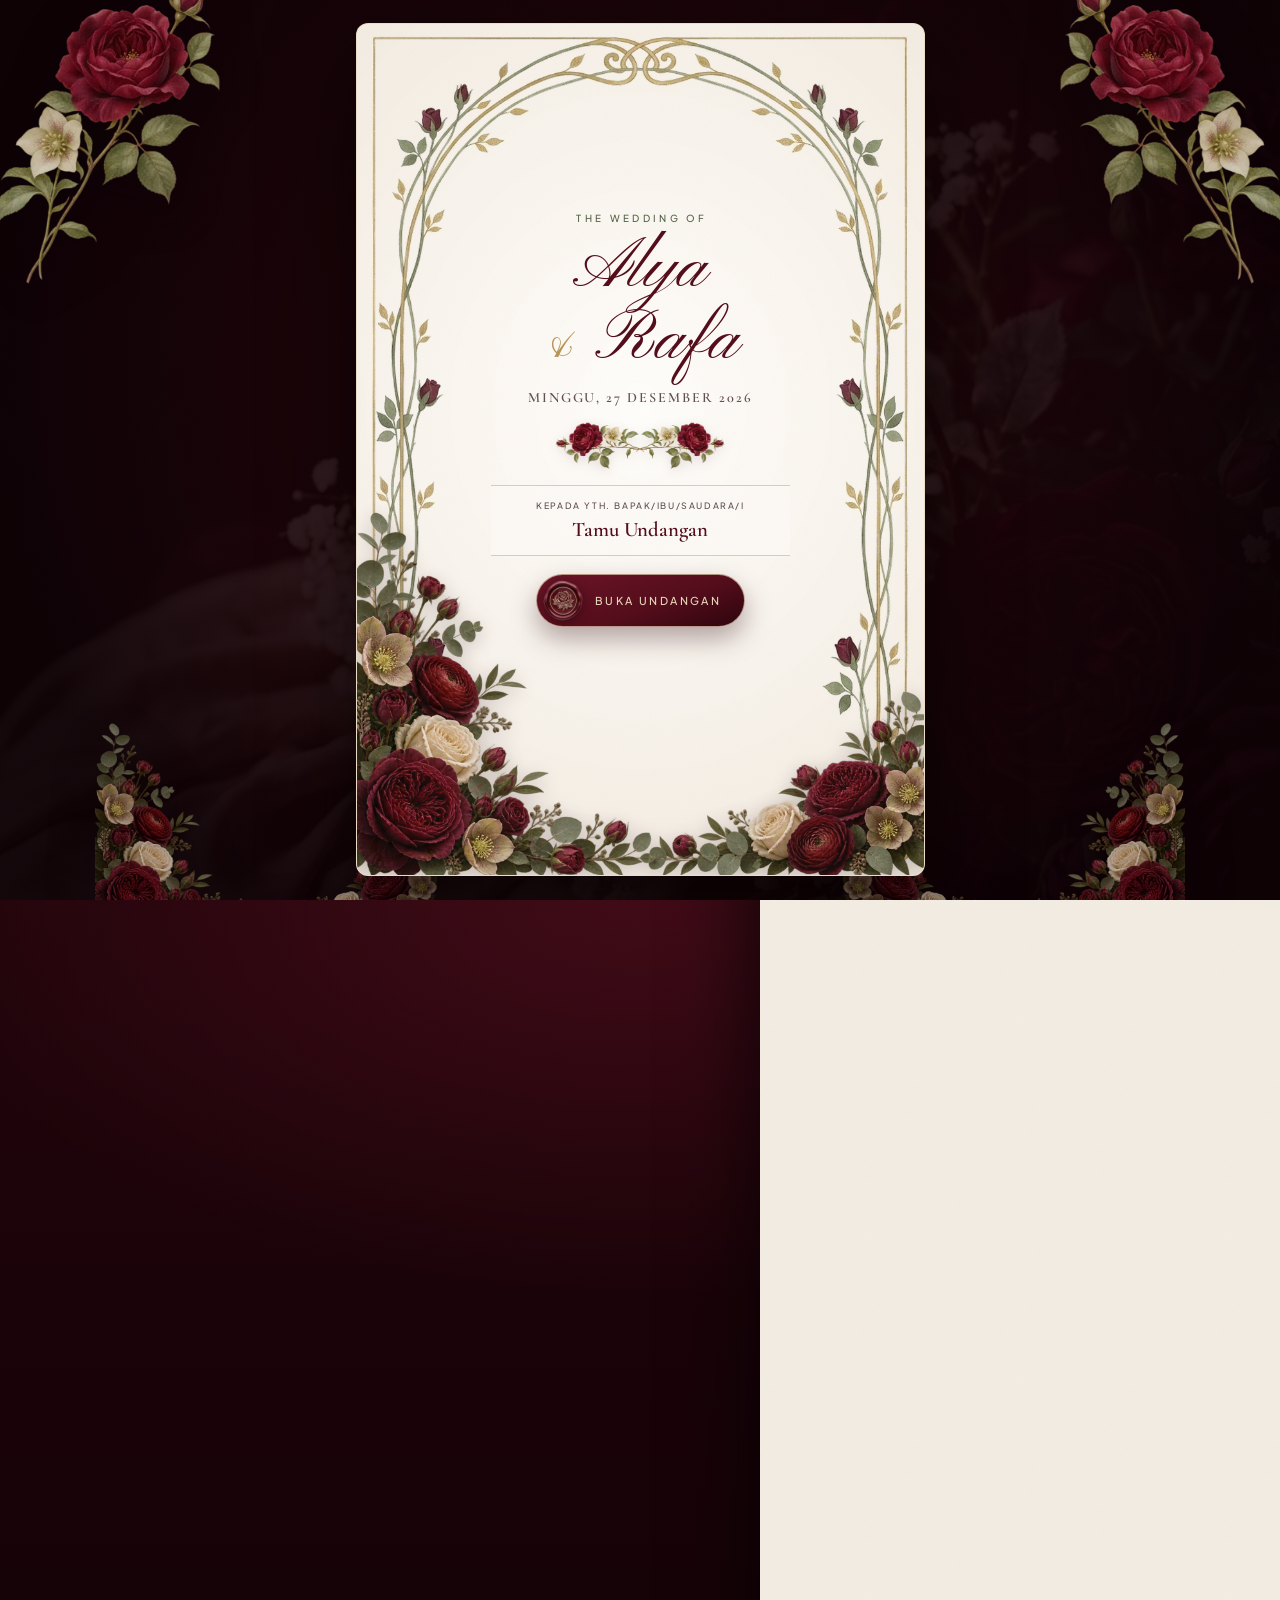
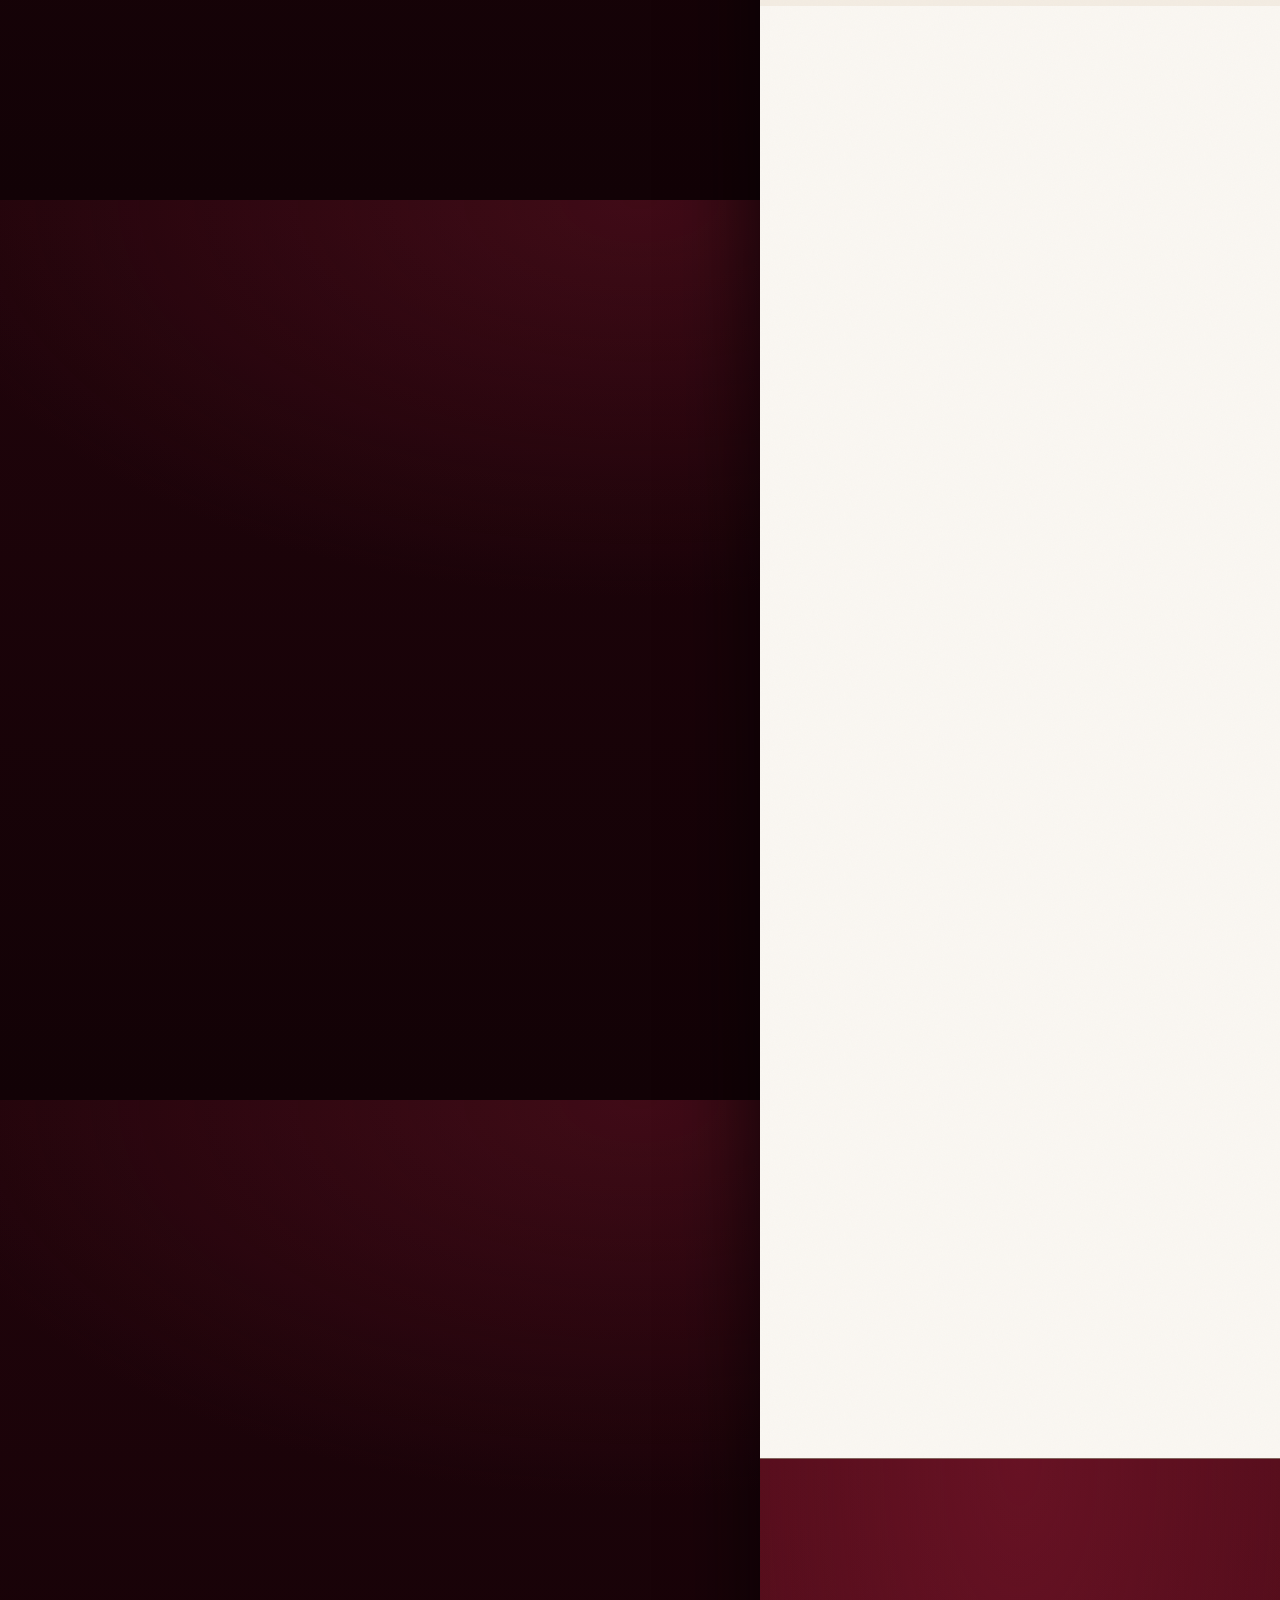
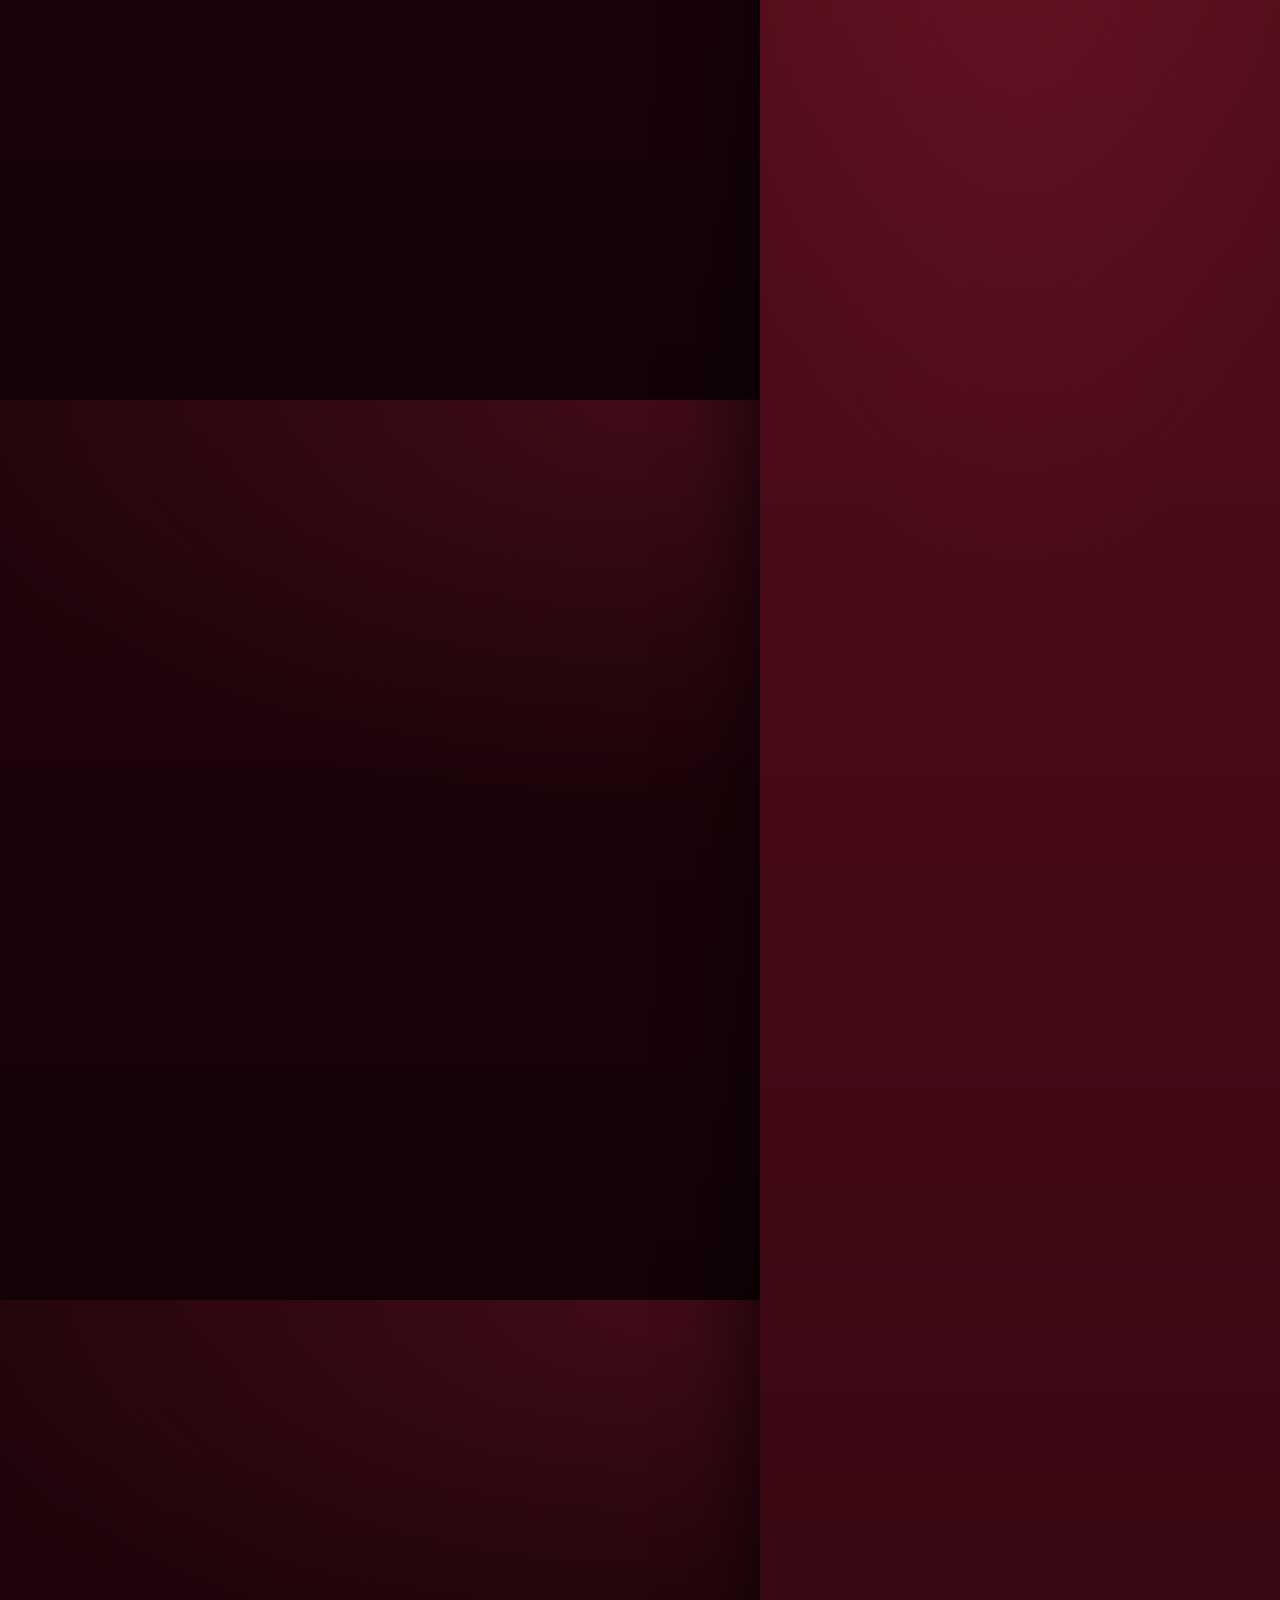
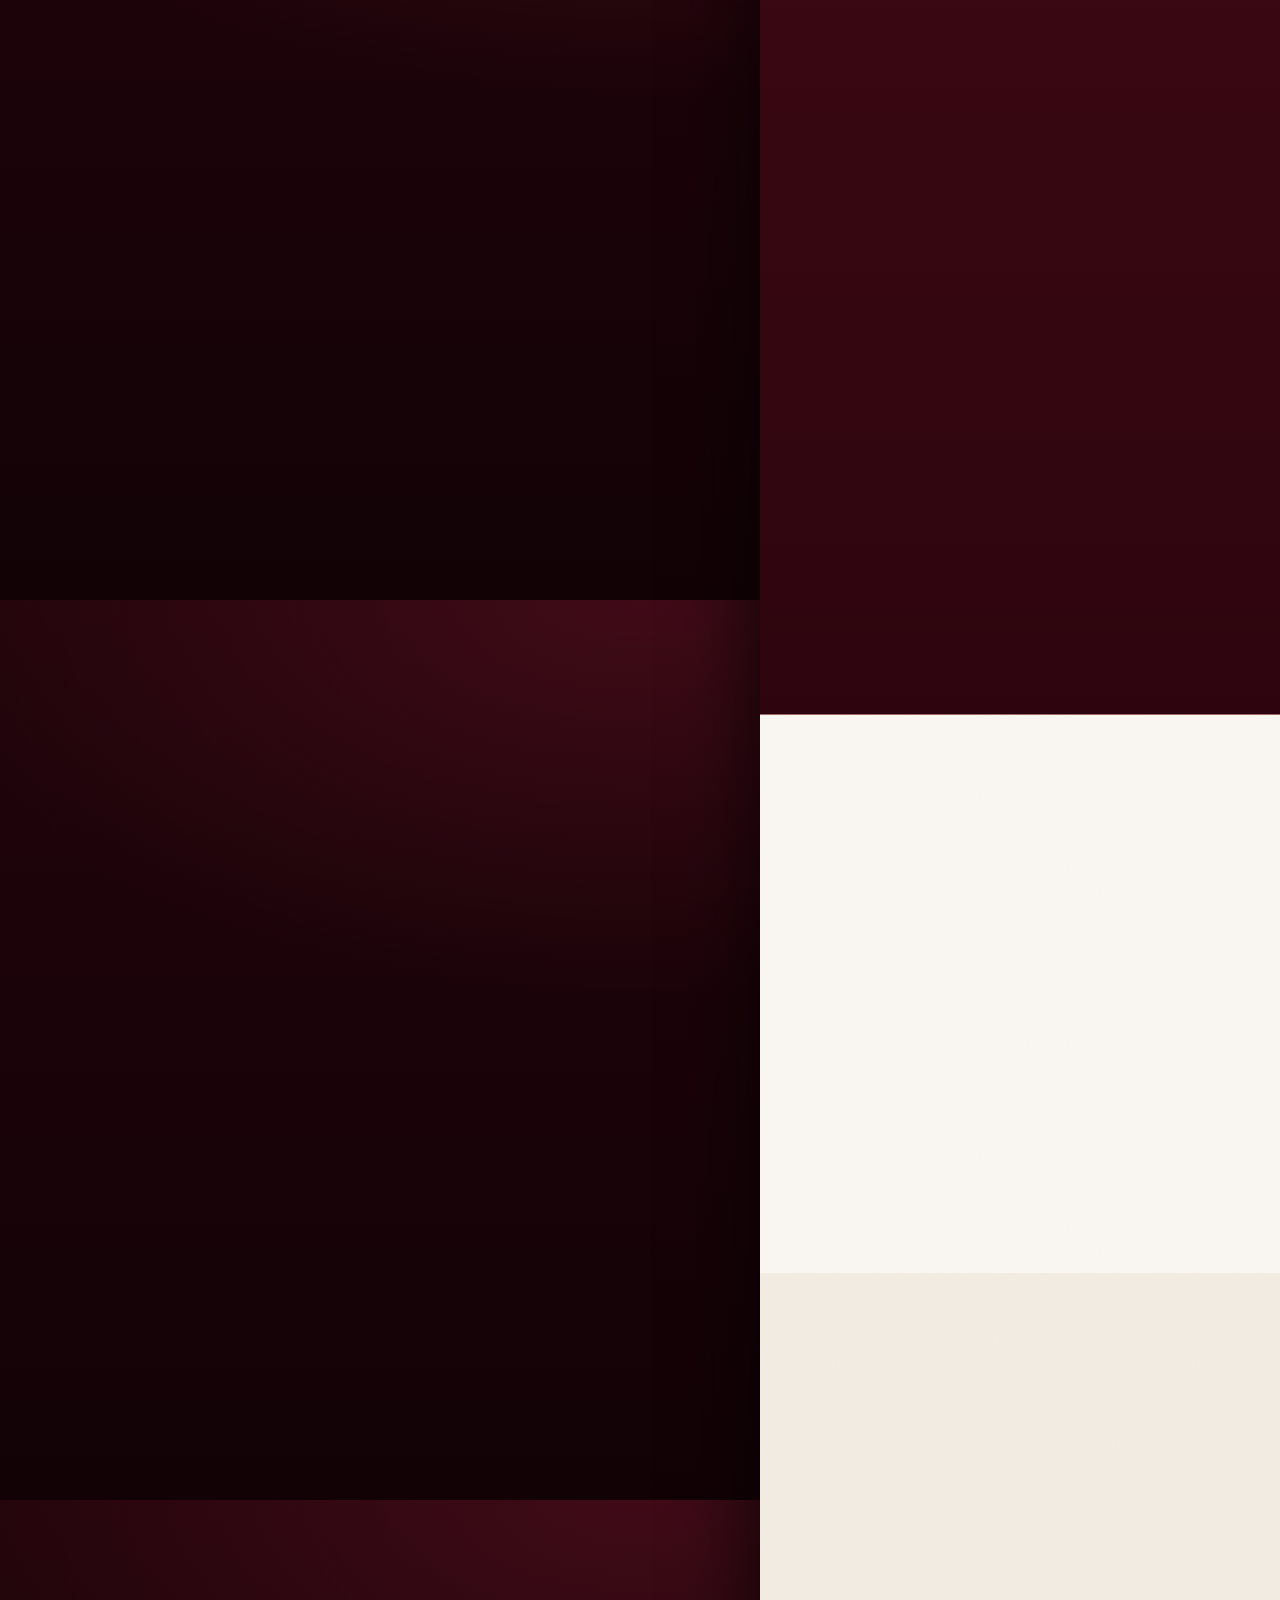
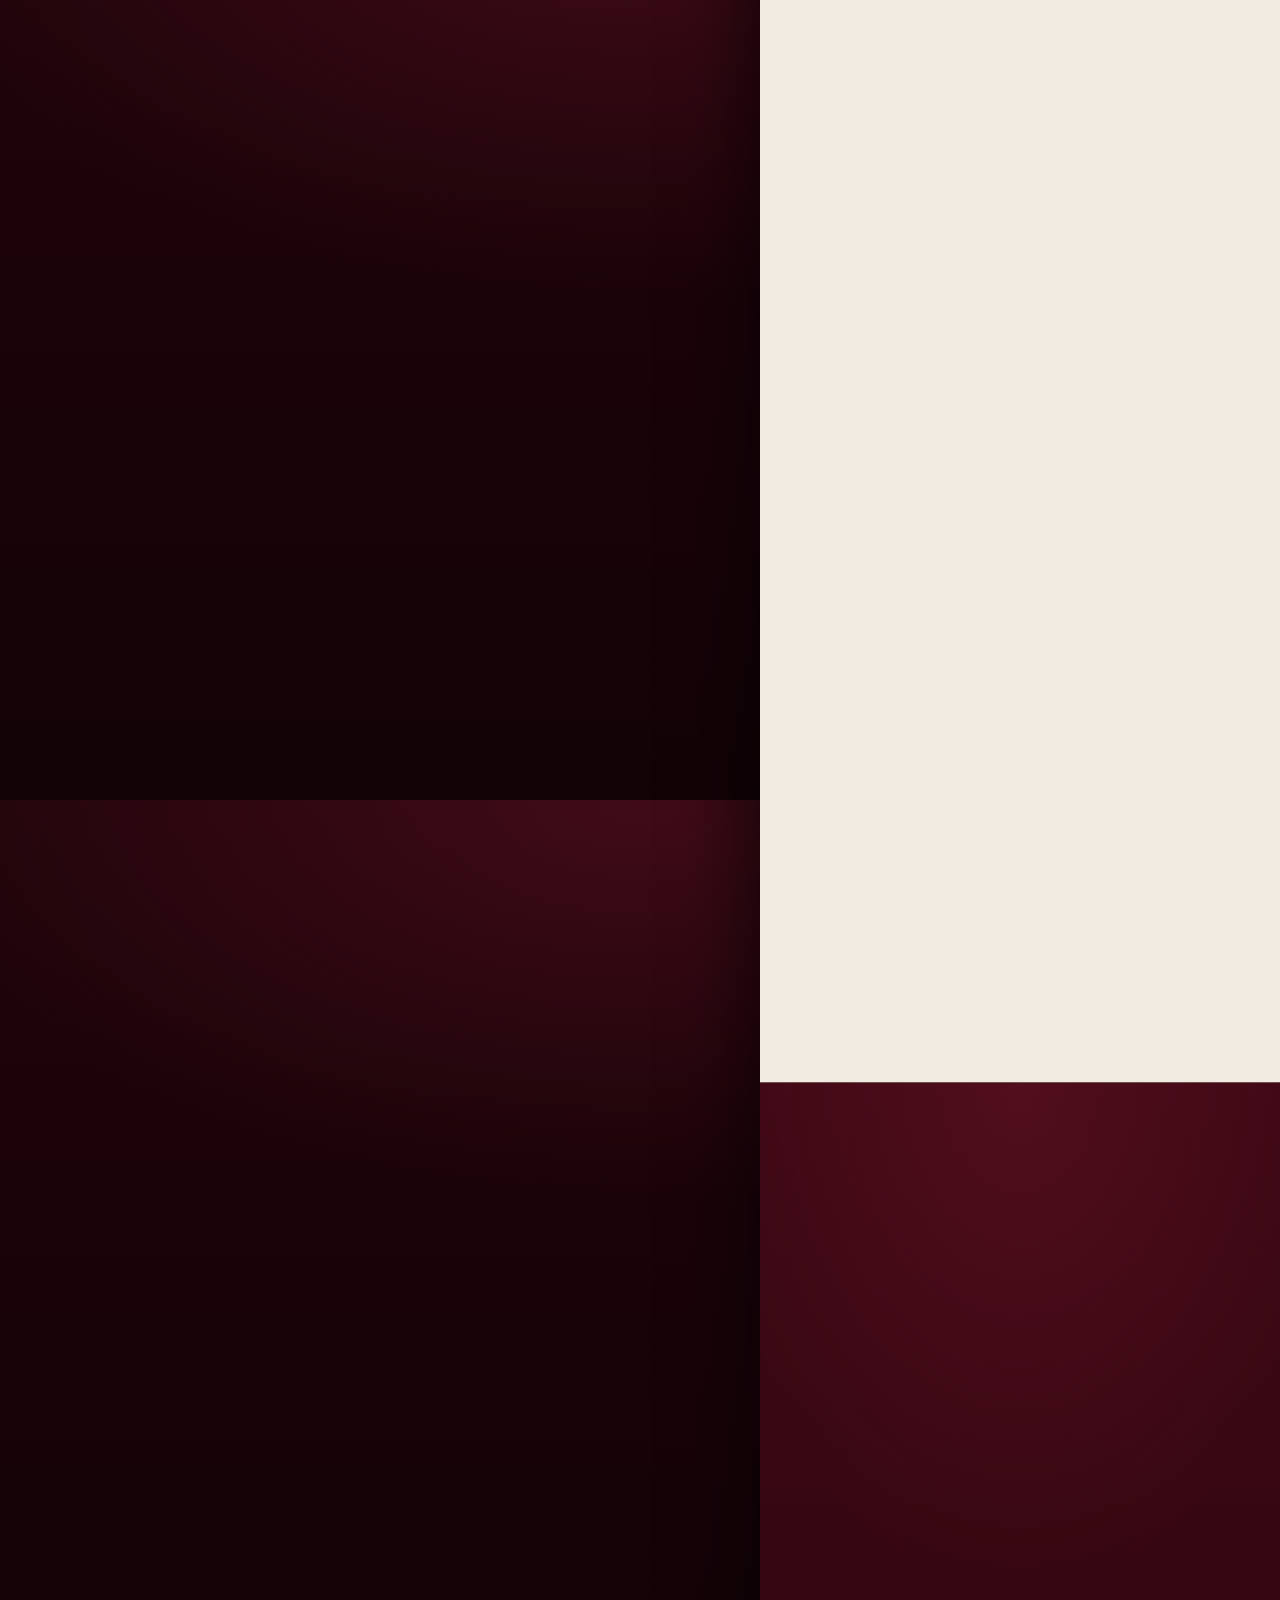
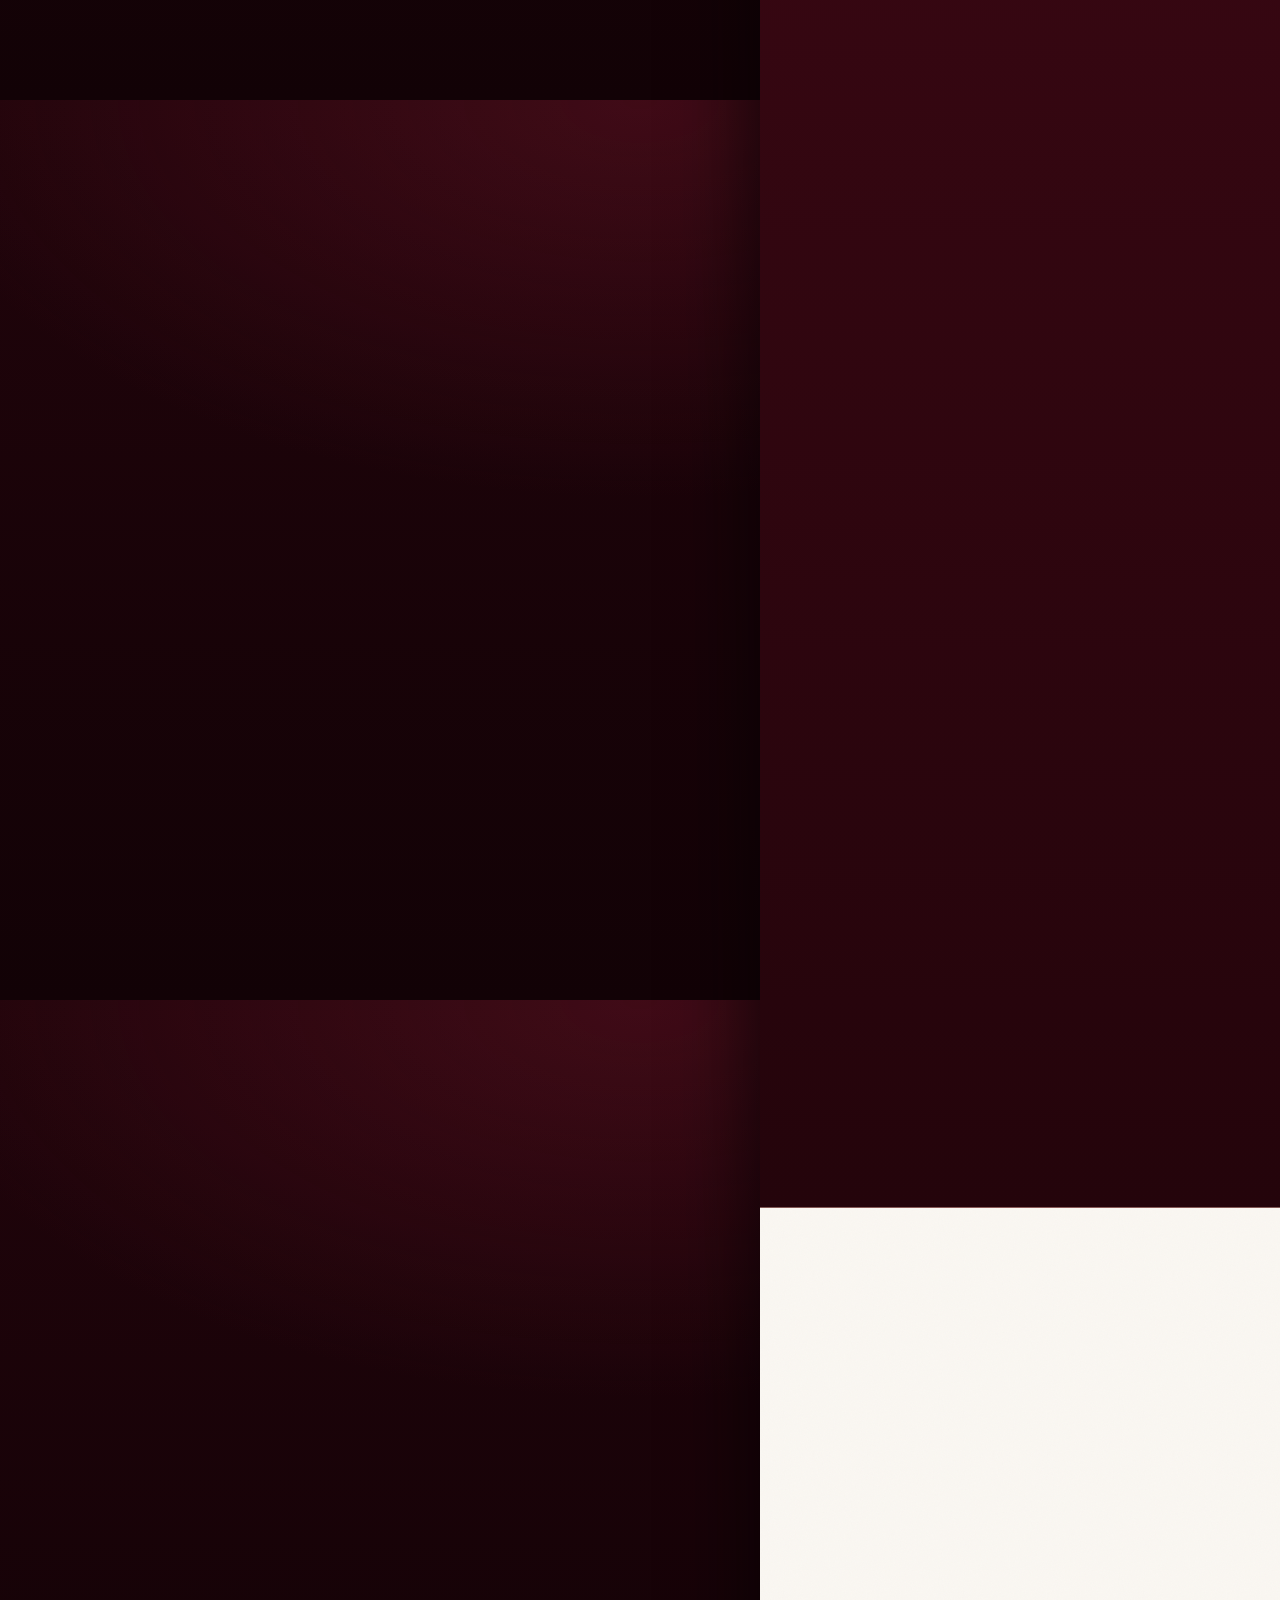
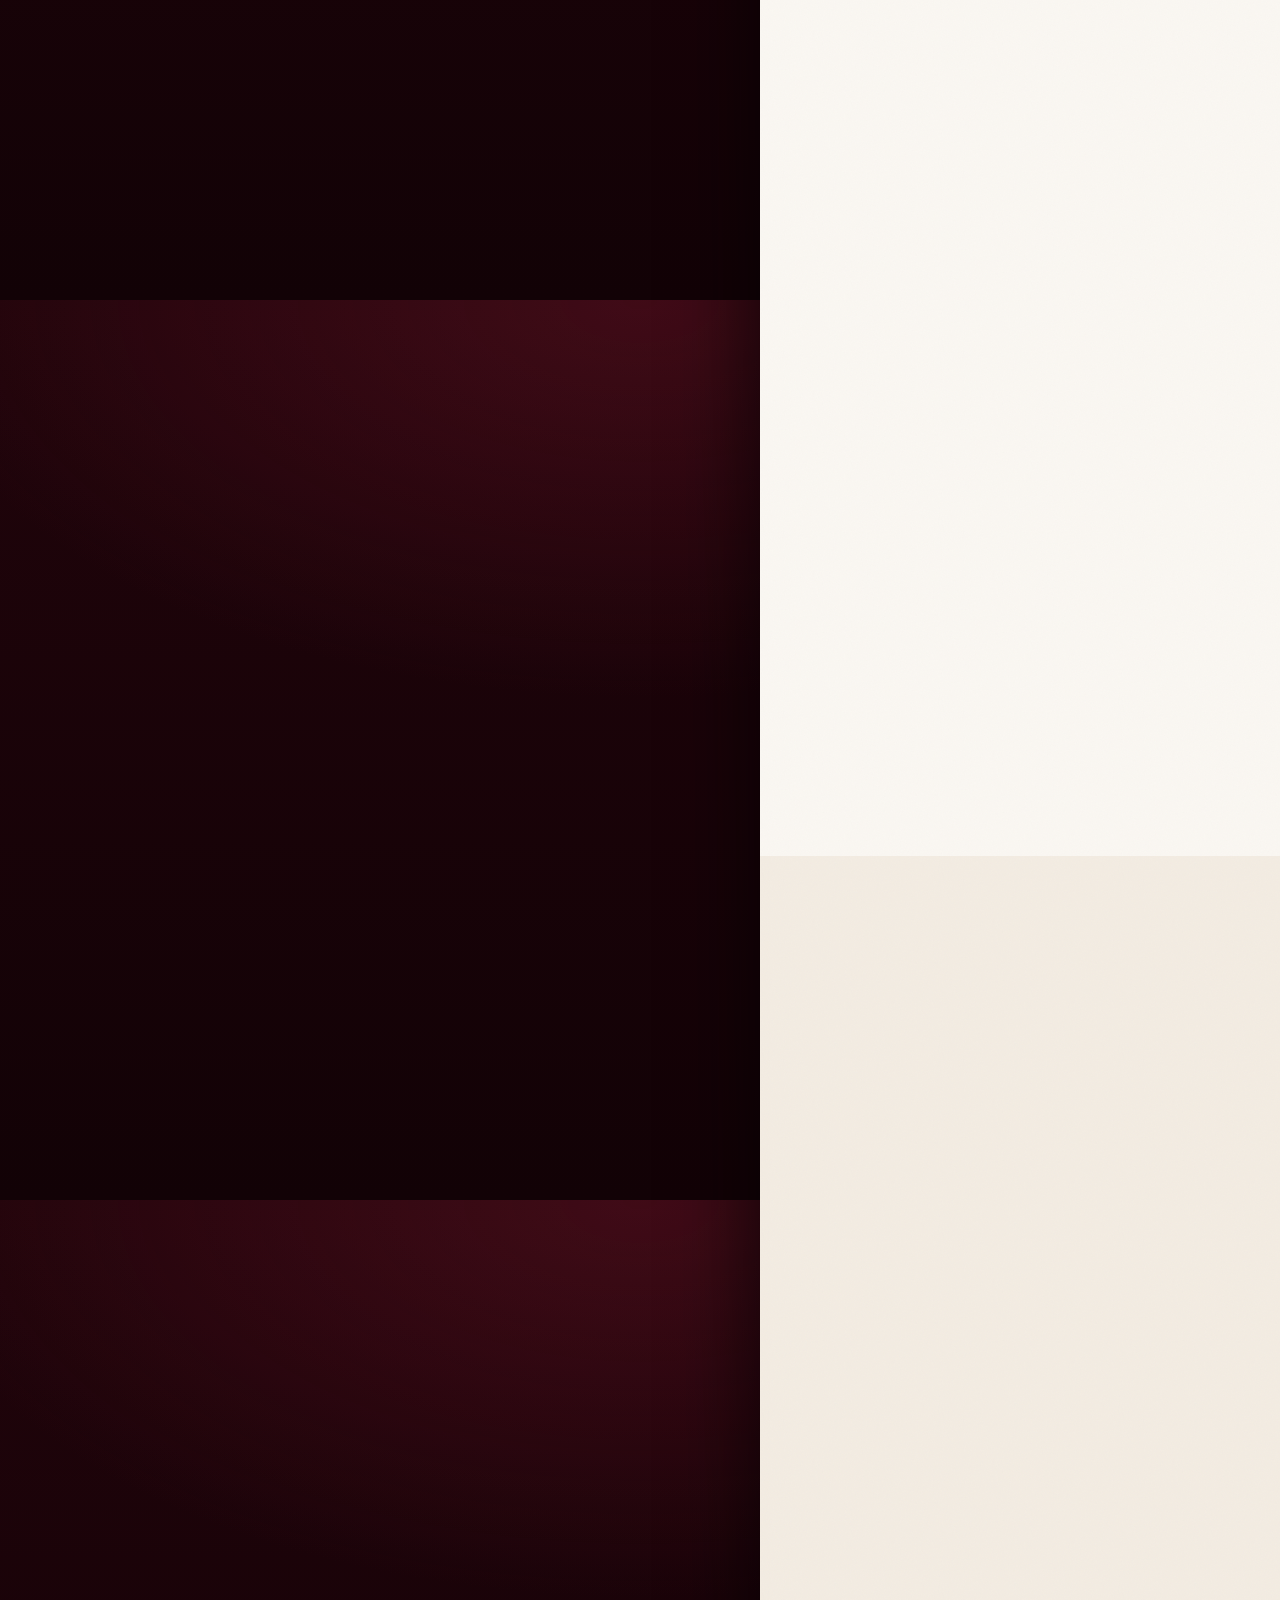
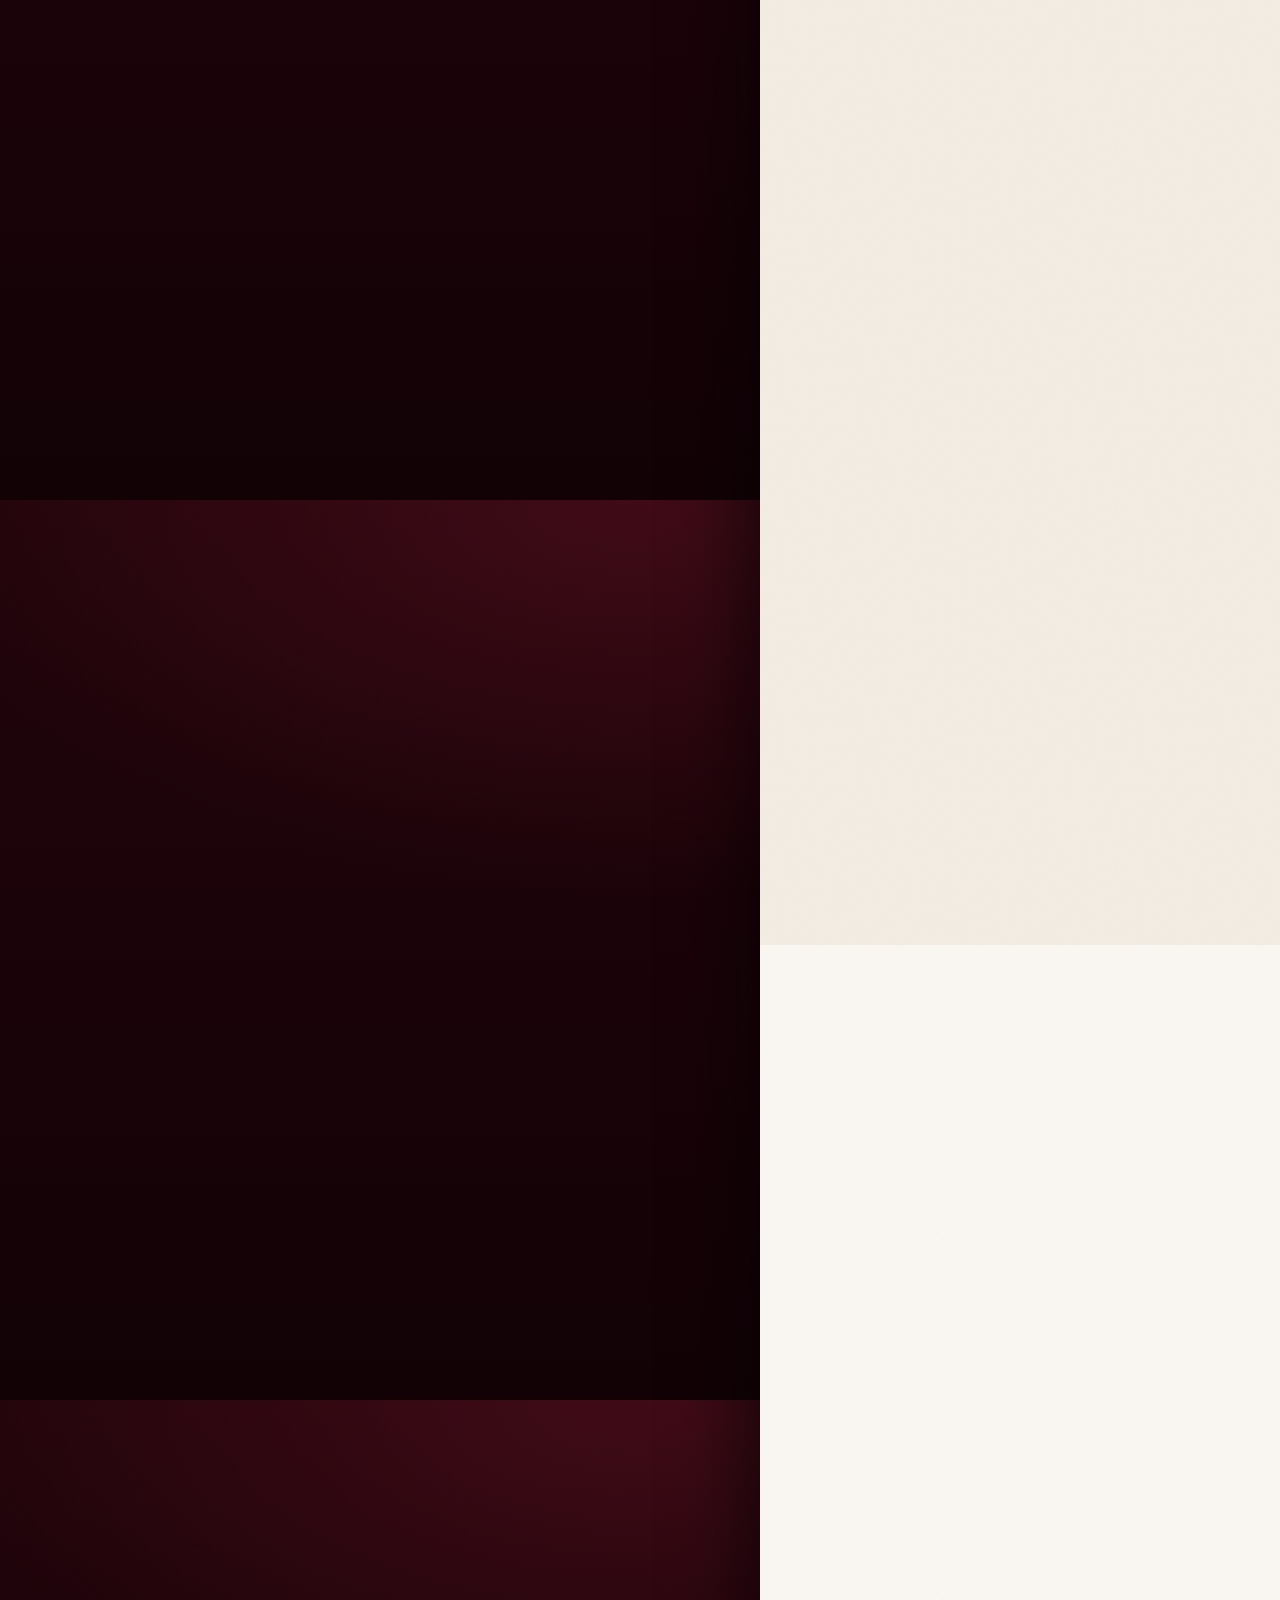
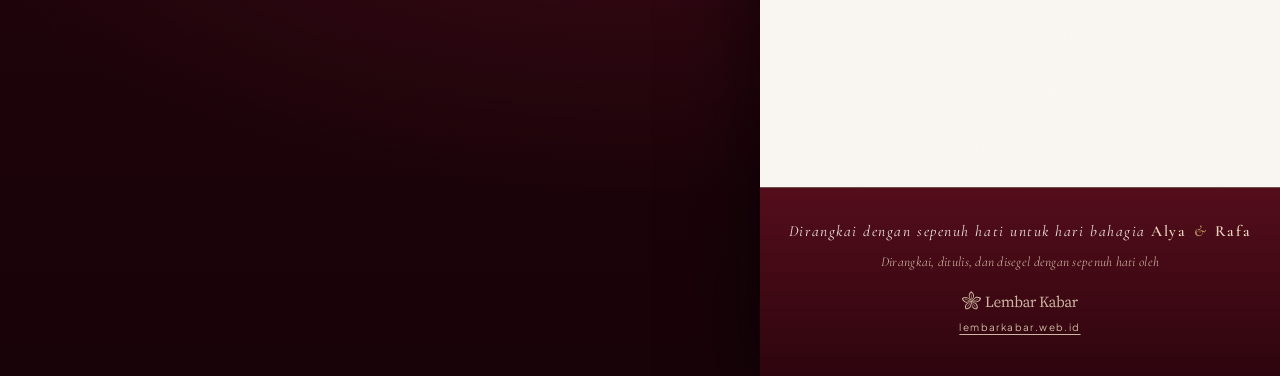
==== commit 6b320491: "Rework burgundy-roses to 3-layer split-screen architecture with luxury stationery art direction" ====
--- a/index.html
+++ b/index.html
@@ -1,4059 +1,53 @@
 <!doctype html>
-<html lang="id">
+<html lang="id" data-theme="burgundy-roses">
 <head>
-<meta charset="utf-8">
-<meta name="viewport" content="width=device-width, initial-scale=1, viewport-fit=cover">
-<title>The Wedding of Alya &amp; Rafa</title>
-<meta name="description" content="Undangan Pernikahan Alya Kirana Putri &amp; Rafael Aditya Pratama · Minggu, 27 Desember 2026.">
-<link rel="icon" href="favicon.svg" type="image/svg+xml">
-<link rel="manifest" href="site.webmanifest">
-<meta name="theme-color" content="#360711">
-<meta name="apple-mobile-web-app-capable" content="yes">
-<meta name="mobile-web-app-capable" content="yes">
-<meta name="apple-mobile-web-app-status-bar-style" content="black-translucent">
-<meta property="og:type" content="website">
-<meta property="og:title" content="The Wedding of Alya &amp; Rafa">
-<meta property="og:description" content="Minggu, 27 Desember 2026 · Villa Roseraie Garden &amp; Glasshouse. Dengan penuh sukacita kami mengundang Anda menghadiri hari bahagia kami.">
-<meta property="og:image" content="og.jpg">
-<meta property="og:image:width" content="1200">
-<meta property="og:image:height" content="630">
-<meta name="twitter:card" content="summary_large_image">
-<link rel="preconnect" href="https://fonts.googleapis.com">
-<link rel="preconnect" href="https://fonts.gstatic.com" crossorigin>
-<link rel="stylesheet" href="https://fonts.googleapis.com/css2?family=Bodoni+Moda:ital,opsz,wght@0,6..96,400;0,6..96,500;0,6..96,600;0,6..96,700;1,6..96,400&family=Cormorant+Garamond:ital,wght@0,300;0,400;0,500;0,600;1,300;1,400;1,500&family=Pinyon+Script&family=Plus+Jakarta+Sans:wght@300;400;500;600&display=swap">
-<style>
-/* ==========================================================================
-   BURGUNDY ROSES — Luxury Botanical Stationery Wedding Invitation
-   Centered tactile cotton-paper stationery suite floating above an
-   atmospheric burgundy-rose & champagne silk editorial backdrop.
-   ========================================================================== */
-:root {
-  --burgundy: #580e1d;
-  --burgundy-mid: #6e1628;
-  --burgundy-deep: #320610;
-  --burgundy-night: #1a0409;
-  --rose-accent: #c95b63;
-  --blush: #d6aeb5;
-  --olive: #566348;
-  --olive-deep: #3d4832;
-  --olive-soft: #7b866c;
-  --gold: #c4a168;
-  --gold-light: #eadbc3;
+  <meta charset="utf-8">
+  <meta name="viewport" content="width=device-width, initial-scale=1, viewport-fit=cover">
+  <title>The Wedding of Alya &amp; Rafa — Burgundy Roses</title>
+  <meta name="description" content="Undangan Pernikahan Alya Kirana Putri &amp; Rafael Aditya Pratama · Minggu, 27 Desember 2026 · Villa Roseraie, Puncak, Bogor.">
+  <link rel="icon" href="favicon.svg" type="image/svg+xml">
+  <link rel="manifest" href="site.webmanifest">
+  <meta name="theme-color" content="#320610">
+  <meta name="apple-mobile-web-app-capable" content="yes">
+  <meta name="mobile-web-app-capable" content="yes">
+  <meta name="apple-mobile-web-app-status-bar-style" content="black-translucent">
 
-  --ivory: #fbf8f3;
-  --paper: #f6f1e8;
-  --parchment: #efe7db;
-  --linen: #e4d8c8;
-  --field: #ffffff;
+  <!-- Open Graph / WhatsApp Preview -->
+  <meta property="og:type" content="website">
+  <meta property="og:title" content="The Wedding of Alya &amp; Rafa">
+  <meta property="og:description" content="Minggu, 27 Desember 2026 · Villa Roseraie Garden &amp; Glasshouse. Dengan penuh sukacita kami mengundang Anda menghadiri hari bahagia kami.">
+  <meta property="og:image" content="og.jpg">
+  <meta property="og:image:width" content="1200">
+  <meta property="og:image:height" content="630">
+  <meta name="twitter:card" content="summary_large_image">
 
-  --ink: #2c1c1e;
-  --ink-soft: #594649;
-  --mute: #766466;
-  --err: #a41d34;
+  <!-- Google Fonts (Burgundy Roses Editorial Quartet) -->
+  <link rel="preconnect" href="https://fonts.googleapis.com">
+  <link rel="preconnect" href="https://fonts.gstatic.com" crossorigin>
+  <link rel="stylesheet" href="https://fonts.googleapis.com/css2?family=Bodoni+Moda:ital,opsz,wght@0,6..96,400;0,6..96,500;0,6..96,600;0,6..96,700;1,6..96,400&family=Cormorant+Garamond:ital,wght@0,400;0,500;0,600;0,700;1,400;1,600&family=Pinyon+Script&family=Plus+Jakarta+Sans:wght@400;500;600&display=swap">
 
-  --f-serif: "Cormorant Garamond", Georgia, serif;
-  --f-didone: "Bodoni Moda", "Didot", Georgia, serif;
-  --f-script: "Pinyon Script", "Brush Script MT", cursive;
-  --f-sans: "Plus Jakarta Sans", system-ui, -apple-system, sans-serif;
-
-  --suite-w: 940px;
-  --paper-grain: url("data:image/svg+xml,%3Csvg xmlns='http://www.w3.org/2000/svg' width='140' height='140'%3E%3Cfilter id='n'%3E%3CfeTurbulence type='fractalNoise' baseFrequency='0.85' numOctaves='3' stitchTiles='stitch'/%3E%3C/filter%3E%3Crect width='100%25' height='100%25' filter='url(%23n)' opacity='0.032'/%3E%3C/svg%3E");
-  color-scheme: light;
-}
-
-* { box-sizing: border-box; }
-[hidden] { display: none !important; }
-html { scroll-behavior: smooth; background: var(--burgundy-night); }
-
-body {
-  margin: 0;
-  min-height: 100vh;
-  background: var(--burgundy-night);
-  color: var(--ink);
-  font-family: var(--f-sans);
-  font-size: 13.5px;
-  line-height: 1.72;
-  -webkit-font-smoothing: antialiased;
-  text-rendering: optimizeLegibility;
-}
-body.locked { overflow: hidden; }
-img { max-width: 100%; display: block; }
-button, input, textarea { font: inherit; }
-a { color: inherit; }
-p { margin: 0; }
-:focus-visible { outline: 2px solid var(--burgundy); outline-offset: 3px; }
-
-/* ==========================================================================
-   AMBIENT DESKTOP BACKDROP (Moody Burgundy Roses & Champagne Silk)
-   ========================================================================== */
-.stage-bg {
-  position: fixed;
-  inset: 0;
-  z-index: 0;
-  pointer-events: none;
-  background:
-    radial-gradient(ellipse 70% 60% at 15% 20%, rgba(120, 22, 42, .42), transparent 70%),
-    radial-gradient(ellipse 65% 60% at 85% 80%, rgba(88, 14, 29, .45), transparent 70%),
-    linear-gradient(180deg, rgba(22, 4, 9, .78), rgba(16, 3, 7, .88));
-}
-.stage-bg::before {
-  content: "";
-  position: absolute;
-  inset: -4%;
-  background: url("img/backdrop-roses.jpg") center / cover no-repeat;
-  opacity: .52;
-  filter: saturate(1.06) contrast(1.04) blur(1.5px);
-  transform: scale(1.04);
-}
-.stage-bg::after {
-  content: "";
-  position: absolute;
-  inset: 0;
-  background:
-    radial-gradient(circle at 50% 40%, rgba(20, 4, 8, .18), rgba(14, 2, 6, .74) 78%),
-    linear-gradient(90deg, rgba(16, 3, 7, .52), transparent 24%, transparent 76%, rgba(16, 3, 7, .52));
-}
-
-/* Desktop Floating Bookmark Rail (wide screens >= 1060px) */
-.rail {
-  display: none;
-}
-@media (min-width: 1280px) {
-  .rail {
-    position: fixed;
-    left: max(22px, calc(50% - var(--suite-w) / 2 - 178px));
-    top: 50%;
-    transform: translateY(-50%);
-    z-index: 25;
-    display: flex;
-    flex-direction: column;
-    gap: 10px;
-    padding: 18px 16px;
-    border-radius: 20px;
-    background: rgba(28, 5, 11, .54);
-    border: 1px solid rgba(234, 219, 195, .16);
-    backdrop-filter: blur(14px);
-    -webkit-backdrop-filter: blur(14px);
-    box-shadow: 0 20px 50px rgba(0, 0, 0, .42);
-    opacity: 0;
-    pointer-events: none;
-    transition: opacity .8s ease .35s;
-  }
-  body.opened .rail { opacity: 1; pointer-events: auto; }
-  .rail-monogram {
-    font-family: var(--f-script);
-    font-size: 28px;
-    line-height: 1;
-    color: var(--gold-light);
-    text-align: center;
-    padding-bottom: 10px;
-    margin-bottom: 4px;
-    border-bottom: 1px solid rgba(234, 219, 195, .18);
-  }
-  .rail a {
-    display: flex;
-    align-items: center;
-    gap: 9px;
-    font-size: 10.5px;
-    letter-spacing: .16em;
-    text-transform: uppercase;
-    text-decoration: none;
-    color: rgba(234, 219, 195, .68);
-    padding: 4px 6px;
-    border-radius: 99px;
-    transition: color .25s, transform .2s;
-  }
-  .rail a::before {
-    content: "";
-    width: 6px;
-    height: 6px;
-    border-radius: 50%;
-    border: 1px solid rgba(234, 219, 195, .5);
-    transition: background .25s, border-color .25s, transform .25s;
-  }
-  .rail a:hover, .rail a.active {
-    color: #fff;
-    transform: translateX(2px);
-  }
-  .rail a.active::before {
-    background: var(--gold);
-    border-color: var(--gold-light);
-    transform: scale(1.25);
-  }
-}
-
-/* ==========================================================================
-   STATIONERY SUITE COLUMN (Main Container)
-   ========================================================================== */
-.suite {
-  position: relative;
-  z-index: 2;
-  width: 100%;
-  max-width: var(--suite-w);
-  margin: 0 auto;
-  background-color: var(--ivory);
-  background-image: var(--paper-grain);
-  box-shadow: 0 0 90px rgba(0, 0, 0, .65), 0 0 0 1px rgba(234, 219, 195, .14);
-  overflow-x: clip;
-}
-@media (min-width: 720px) {
-  .suite {
-    margin-block: 28px 42px;
-    border-radius: 4px;
-  }
-}
-
-/* Reading Progress Hairline */
-.progress {
-  position: fixed;
-  top: env(safe-area-inset-top, 0px);
-  left: 0;
-  width: 100%;
-  height: 2.5px;
-  z-index: 60;
-  background: linear-gradient(90deg, var(--gold), var(--rose-accent), var(--gold-light));
-  transform-origin: 0 50%;
-  transform: scaleX(0);
-  pointer-events: none;
-}
-
-/* ==========================================================================
-   0. INTERACTIVE COVER — REF #3 BURGUNDY EDITORIAL BOOKLET + WAX SEAL
-   ========================================================================== */
-.cover {
-  position: fixed;
-  inset: 0;
-  z-index: 80;
-  display: grid;
-  place-items: center;
-  padding: max(20px, env(safe-area-inset-top, 0px)) 20px max(24px, env(safe-area-inset-bottom, 0px));
-  background: var(--burgundy-night);
-  transition: transform .85s cubic-bezier(.72, 0, .2, 1), opacity .7s ease, visibility 0s .85s;
-  overflow-x: hidden;
-  overflow-y: auto;
-}
-.cover::before {
-  content: "";
-  position: absolute;
-  inset: 0;
-  background: url("img/backdrop-roses.jpg") center / cover no-repeat;
-  opacity: .52;
-  filter: brightness(.65) saturate(1.1);
-  z-index: 0;
-  pointer-events: none;
-}
-.cover::after {
-  content: "";
-  position: absolute;
-  inset: 0;
-  background: radial-gradient(circle at 50% 42%, rgba(88, 14, 29, .28), rgba(16, 3, 7, .84) 82%);
-  z-index: 1;
-  pointer-events: none;
-}
-.cover.gone {
-  transform: translateY(-100%);
-  opacity: 0;
-  visibility: hidden;
-  pointer-events: none;
-}
-
-.cover-wrap {
-  position: relative;
-  z-index: 2;
-  width: min(720px, 100%);
-  display: grid;
-  background: var(--burgundy-deep);
-  border: 1px solid rgba(234, 219, 195, .38);
-  box-shadow: 0 28px 70px rgba(0, 0, 0, .62);
-  animation: coverIn .85s cubic-bezier(.2, .7, .2, 1) both;
-}
-.cover-photo.ph { min-height: clamp(160px, 32svh, 310px); }
-.cover-flower {
-  position: absolute;
-  z-index: 1;
-  width: clamp(62px, 15vw, 128px);
-  height: auto;
-  pointer-events: none;
-  filter: drop-shadow(0 5px 10px rgba(22, 2, 8, .42));
-}
-.cover-flower:first-of-type { inset: -10px auto auto -8px; transform: rotate(-27deg); }
-.cover-flower:last-of-type { inset: auto -7px -13px auto; transform: rotate(158deg); }
-.cover-details {
-  padding: clamp(14px, 4vw, 34px);
-  color: var(--gold-light);
-  text-align: center;
-}
-.cover-details > .kicker { color: var(--gold-light); }
-.cover-names {
-  margin: 4px 0;
-  color: var(--ivory);
-  font: 400 clamp(38px, 8vw, 67px)/1 var(--f-didone);
-  overflow-wrap: anywhere;
-}
-.cover-date {
-  margin: 8px 0 18px;
-  font-family: var(--f-serif);
-  font-size: 13px;
-  letter-spacing: .12em;
-  text-transform: uppercase;
-}
-@media (min-width: 680px) {
-  .cover-wrap { grid-template-columns: 1fr 1fr; }
-  .cover-details { align-self: center; }
-}
-/* Guest Slip + Wax Seal CTA */
-.guest-slip {
-  width: 100%;
-  padding: 16px 20px 18px;
-  border-radius: 3px;
-  background: rgba(251, 248, 243, .95);
-  background-image: var(--paper-grain);
-  color: var(--ink);
-  text-align: center;
-  box-shadow: 0 8px 26px rgba(0, 0, 0, .24);
-  border: 1px solid rgba(196, 161, 104, .35);
-  animation: coverIn 1s cubic-bezier(.2, .7, .2, 1) .2s both;
-}
-.guest-slip small {
-  display: block;
-  font-size: 9.5px;
-  letter-spacing: .26em;
-  text-transform: uppercase;
-  color: var(--mute);
-}
-.guest-slip .guest-name {
-  font-family: var(--f-didone);
-  font-size: 21px;
-  font-weight: 500;
-  color: var(--burgundy);
-  margin: 4px 0 14px;
-  overflow-wrap: anywhere;
-}
-.open-btn {
-  display: inline-flex;
-  align-items: center;
-  justify-content: center;
-  gap: 10px;
-  padding: 11px 24px 11px 14px;
-  border-radius: 999px;
-  border: 1px solid rgba(88, 14, 29, .22);
-  background: linear-gradient(135deg, var(--burgundy) 0%, var(--burgundy-deep) 100%);
-  color: var(--gold-light);
-  font-size: 11px;
-  font-weight: 500;
-  letter-spacing: .2em;
-  text-transform: uppercase;
-  cursor: pointer;
-  box-shadow: 0 10px 26px rgba(50, 6, 16, .35);
-  transition: transform .22s ease, box-shadow .25s ease, background .25s ease;
-  animation: sealPulse 2.6s ease-out 1.4s infinite;
-}
-.open-btn:hover {
-  transform: translateY(-2px);
-  box-shadow: 0 14px 32px rgba(50, 6, 16, .48);
-  background: linear-gradient(135deg, var(--burgundy-mid) 0%, var(--burgundy) 100%);
-}
-.open-btn:active { transform: scale(.97); }
-.open-btn .seal-dot {
-  width: 26px;
-  height: 26px;
-  border-radius: 50%;
-  display: grid;
-  place-items: center;
-  background: radial-gradient(circle at 35% 30%, #e7c98f, #b58d4b 72%, #7d5b27 100%);
-  color: var(--burgundy-deep);
-  font-family: var(--f-didone);
-  font-size: 10px;
-  font-weight: 700;
-  box-shadow: inset 0 1px 2px rgba(255, 255, 255, .5), 0 2px 5px rgba(0, 0, 0, .35);
-}
-
-@keyframes coverIn {
-  from { opacity: 0; transform: translateY(22px) scale(.98); }
-  to { opacity: 1; transform: none; }
-}
-@keyframes sealPulse {
-  0% { box-shadow: 0 10px 26px rgba(50, 6, 16, .35), 0 0 0 0 rgba(196, 161, 104, .5); }
-  100% { box-shadow: 0 10px 26px rgba(50, 6, 16, .35), 0 0 0 16px rgba(196, 161, 104, 0); }
-}
-
-/* ==========================================================================
-   COMMON SECTION TYPOGRAPHY & HELPERS
-   ========================================================================== */
-.sec {
-  position: relative;
-  padding: 46px 26px;
-  text-align: center;
-}
-.sec.tight { padding-block: 32px; }
-.sec.parchment { background-color: var(--parchment); background-image: var(--paper-grain); }
-.sec.burgundy {
-  background:
-    radial-gradient(ellipse 80% 50% at 50% 0%, rgba(128, 22, 44, .35), transparent 70%),
-    linear-gradient(180deg, var(--burgundy) 0%, var(--burgundy-deep) 100%);
-  color: var(--gold-light);
-}
-
-.kicker {
-  font-family: var(--f-serif);
-  font-size: 11px;
-  font-weight: 500;
-  letter-spacing: .28em;
-  text-transform: uppercase;
-  color: var(--olive);
-}
-.sec.burgundy .kicker { color: var(--gold); }
-
-.script-title {
-  font-family: var(--f-script);
-  font-weight: 400;
-  font-size: 52px;
-  line-height: 1.02;
-  color: var(--burgundy);
-  margin: 0;
-}
-.sec.burgundy .script-title { color: var(--gold-light); }
-
-.serif-title {
-  font-family: var(--f-didone);
-  font-weight: 400;
-  font-size: 27px;
-  line-height: 1.2;
-  letter-spacing: .04em;
-  color: var(--burgundy);
-  margin: 4px 0 12px;
-}
-.sec.burgundy .serif-title { color: #fff6ea; }
-
-.lead {
-  font-family: var(--f-serif);
-  font-size: 15.5px;
-  line-height: 1.72;
-  color: var(--ink-soft);
-  max-width: 34ch;
-  margin: 0 auto;
-}
-.sec.burgundy .lead { color: rgba(234, 219, 195, .86); }
-
-.divider-leaf {
-  display: flex;
-  align-items: center;
-  justify-content: center;
-  gap: 12px;
-  margin: 16px auto;
-  width: 170px;
-  color: var(--gold);
-}
-.divider-leaf::before, .divider-leaf::after {
-  content: "";
-  flex: 1;
-  height: 1px;
-  background: linear-gradient(90deg, transparent, currentColor);
-  opacity: .6;
-}
-.divider-leaf::after { background: linear-gradient(270deg, transparent, currentColor); }
-.divider-leaf svg { width: 16px; height: 16px; flex: none; }
-
-/* Photo Box Helper */
-.ph {
-  position: relative;
-  overflow: hidden;
-  background: linear-gradient(150deg, #4b1220, #23060d);
-}
-.ph-img {
-  position: absolute;
-  inset: 0;
-  background-size: cover;
-  background-position: center;
-  transition: transform 1.1s cubic-bezier(.2, .7, .2, 1);
-}
-.ph:not(.has-img)::after {
-  content: attr(data-label);
-  position: absolute;
-  inset: 0;
-  display: grid;
-  place-items: center;
-  font-size: 10px;
-  letter-spacing: .2em;
-  text-transform: uppercase;
-  color: rgba(234, 219, 195, .55);
-}
-
-/* Opening spread */
-.opening {
-  background: var(--parchment);
-  text-align: center;
-}
-.opening-spread { display: grid; }
-.opening-scene {
-  position: relative;
-  min-height: clamp(250px, 72vw, 470px);
-  overflow: hidden;
-  isolation: isolate;
-}
-.opening-portrait.ph { position: absolute; inset: 0; }
-.opening-scene::after {
-  content: "";
-  position: absolute;
-  inset: 0;
-  background: linear-gradient(0deg, rgba(37, 7, 16, .48), transparent 38%);
-  pointer-events: none;
-}
-.opening-flowers {
-  position: absolute;
-  z-index: 1;
-  inset: auto -4% 0;
-  width: 108%;
-  max-width: none;
-  height: auto;
-  pointer-events: none;
-  transform-origin: center bottom;
-  filter: drop-shadow(0 2px 7px rgba(31, 5, 12, .28));
-}
-.opening-petals {
-  position: absolute;
-  z-index: 2;
-  inset: 0;
-  overflow: hidden;
-  pointer-events: none;
-}
-.opening-petals span {
-  position: absolute;
-  inset: 9% auto auto var(--left);
-  width: var(--size);
-  aspect-ratio: 1;
-  opacity: 0;
-}
-.opening-card {
-  position: relative;
-  isolation: isolate;
-  display: grid;
-  place-content: center;
-  justify-items: center;
-  padding: 34px 20px 30px;
-  min-width: 0;
-  background: var(--paper-grain), radial-gradient(ellipse at 50% 10%, var(--ivory), var(--parchment));
-  box-shadow: inset 0 0 0 1px #d5c4ae, inset 0 0 0 8px var(--ivory), inset 0 0 0 9px #d5c4ae;
-}
-.opening-card-flower {
-  position: absolute;
-  z-index: -1;
-  width: clamp(48px, 12vw, 92px);
-  height: auto;
-  opacity: .86;
-  pointer-events: none;
-}
-.opening-card-flower.left { top: 12px; left: 12px; transform: rotate(-24deg); }
-.opening-card-flower.right { right: 12px; bottom: 12px; transform: rotate(155deg); }
-.opening-card h1 {
-  margin: 8px 0 10px;
-  font: 400 clamp(44px, 8vw, 78px)/.96 var(--f-didone);
-  color: var(--burgundy);
-  overflow-wrap: anywhere;
-}
-.opening-card h1 i { color: var(--olive); font-family: var(--f-serif); }
-.opening-date {
-  color: var(--burgundy);
-  font: 600 15px var(--f-serif);
-  letter-spacing: .13em;
-  text-transform: uppercase;
-}
-.opening-card .venue-sub { margin-top: 3px; color: var(--ink-soft); }
-.opening-card .invitation-links { margin-top: 18px; }
-.envelope-hero {
-  width: clamp(110px, 25vw, 168px);
-  height: auto;
-  margin: -76px auto 12px;
-  position: relative;
-  filter: drop-shadow(0 8px 12px rgba(48, 8, 16, .26));
-}
-@media (min-width: 680px) {
-  .opening-spread { grid-template-columns: 1fr 1fr; }
-  .opening-scene { min-height: 520px; }
-  .opening-card { padding-top: 28px; }
-  .envelope-hero { margin-top: 0; }
-}
-
-@media (prefers-reduced-motion: no-preference) {
-  body.opened .opening-portrait .ph-img {
-    animation: opening-portrait-in 1.7s .15s cubic-bezier(.19, 1, .22, 1) both;
-  }
-  body.opened .opening-flowers {
-    animation: opening-flowers-in 1.2s .38s cubic-bezier(.16, 1, .3, 1) both;
-  }
-  .opening-petals span {
-    background: url("img/rose-petals.webp") var(--petal) center / 300% 100% no-repeat;
-  }
-  body.opened .opening-petals span {
-    animation: opening-petal-drift var(--duration) var(--delay) linear both;
-  }
-  body.opened .opening-card > .envelope-hero,
-  body.opened .opening-card > .kicker,
-  body.opened .opening-card > h1,
-  body.opened .opening-card > .opening-date,
-  body.opened .opening-card > .venue-sub,
-  body.opened .opening-card > .invitation-links {
-    animation: opening-copy-in .65s var(--enter-at) cubic-bezier(.22, .68, .25, 1) both;
-  }
-  .envelope-hero { --enter-at: .62s; }
-  .opening-card .kicker { --enter-at: .78s; }
-  .opening-card h1 { --enter-at: .92s; }
-  .opening-date { --enter-at: 1.07s; }
-  .opening-card .venue-sub { --enter-at: 1.15s; }
-  .opening-card .invitation-links { --enter-at: 1.26s; }
-}
-@keyframes opening-portrait-in {
-  from { transform: scale(1.14); filter: brightness(.72); }
-  to { transform: scale(1); filter: brightness(1); }
-}
-@keyframes opening-flowers-in {
-  from { transform: translateY(25%) scale(.91); opacity: 0; }
-  to { transform: translateY(0) scale(1); opacity: 1; }
-}
-@keyframes opening-petal-drift {
-  0% { transform: translate(0, -25px) rotate(-35deg) scaleX(.65); opacity: 0; }
-  24% { transform: translate(calc(var(--drift) * -.22), 25px) rotate(12deg); opacity: .92; }
-  52% { transform: translate(calc(var(--drift) * .6), 96px) rotate(84deg) scaleX(.68); }
-  76% { transform: translate(calc(var(--drift) * .35), 159px) rotate(132deg); opacity: .78; }
-  100% { transform: translate(var(--drift), 220px) rotate(190deg) scaleX(.65); opacity: 0; }
-}
-@keyframes opening-copy-in {
-  from { transform: translateY(12px); opacity: 0; }
-  to { transform: translateY(0); opacity: 1; }
-}
-
-.invitation-links {
-  display: flex;
-  flex-wrap: wrap;
-  justify-content: center;
-  gap: 8px;
-  margin: 22px auto 0;
-}
-.invitation-links a {
-  display: inline-flex;
-  align-items: center;
-  gap: 6px;
-  min-height: 44px;
-  padding: 6px 12px;
-  border: 1px solid #d4c0a6;
-  border-radius: 99px;
-  background: var(--ivory);
-  color: var(--burgundy);
-  font: 600 13px/1.2 var(--f-serif);
-  text-decoration: none;
-  transition: background .2s ease, color .2s ease;
-}
-.invitation-links svg { width: 14px; height: 14px; flex: none; }
-.invitation-links a:last-child {
-  border-color: var(--burgundy);
-  background: var(--burgundy);
-  color: var(--ivory);
-}
-@media (hover: hover) {
-  .invitation-links a:hover { background: var(--parchment); }
-  .invitation-links a:last-child:hover { background: var(--burgundy-deep); }
-}
-
-/* Minimalist Vinyl Audio Bar (Ref #1) */
-.vinyl-player {
-  margin: 0 auto;
-  padding: 14px 20px 18px;
-  border-top: 1px solid var(--linen);
-  background: var(--ivory);
-  display: flex;
-  flex-direction: column;
-  align-items: center;
-  gap: 8px;
-}
-.vinyl-controls {
-  display: inline-flex;
-  align-items: center;
-  gap: 24px;
-}
-.vinyl-skip {
-  border: 0;
-  background: none;
-  color: var(--burgundy);
-  opacity: .55;
-  cursor: pointer;
-  padding: 6px;
-  display: grid;
-  place-items: center;
-  transition: opacity .2s, transform .2s;
-}
-.vinyl-skip:hover { opacity: 1; transform: scale(1.1); }
-.vinyl-skip svg { width: 15px; height: 15px; }
-
-.vinyl-btn {
-  position: relative;
-  width: 52px;
-  height: 52px;
-  border-radius: 50%;
-  border: 0;
-  padding: 0;
-  background:
-    radial-gradient(circle, var(--ivory) 0 5%, var(--burgundy) 6% 24%, transparent 25%),
-    repeating-radial-gradient(circle, #25171a 0 2px, #39262b 2.5px 3px);
-  color: var(--gold-light);
-  cursor: pointer;
-  display: grid;
-  place-items: center;
-  box-shadow: 0 8px 20px rgba(48, 8, 16, .25), inset 0 0 0 2px rgba(234, 219, 195, .18);
-  transition: transform .22s ease, box-shadow .25s ease;
-}
-.vinyl-btn::before {
-  content: "";
-  position: absolute;
-  inset: 6px;
-  border-radius: 50%;
-  border: 1px dashed rgba(234, 219, 195, .28);
-}
-.vinyl-btn:hover { transform: scale(1.06); box-shadow: 0 12px 24px rgba(48, 8, 16, .32); }
-.vinyl-btn.playing { animation: spin 5.5s linear infinite; }
-.vinyl-state {
-  font-size: 9px;
-  letter-spacing: .24em;
-  text-transform: uppercase;
-  color: var(--olive);
-  margin-top: 2px;
-}
-.vinyl-title {
-  font-family: var(--f-serif);
-  font-style: italic;
-  font-size: 14px;
-  color: var(--ink-soft);
-  max-width: 28ch;
-}
-@keyframes spin { to { transform: rotate(360deg); } }
-
-/* ==========================================================================
-   2. SAVE THE DATE WAX-SEAL CARD + VERSE + THIN-SERIF COUNTDOWN (Ref #1 & #2)
-   ========================================================================== */
-.std-card {
-  position: relative;
-  max-width: 348px;
-  margin: 12px auto 0;
-  padding: 14px;
-  background: var(--olive);
-  border-radius: 2px;
-  box-shadow: 0 16px 38px rgba(40, 26, 20, .14);
-}
-.std-inner {
-  position: relative;
-  background: var(--ivory);
-  background-image: var(--paper-grain);
-  padding: 44px 22px 30px;
-  border: 1px solid rgba(196, 161, 104, .4);
-}
-/* 3D Glossy Crimson Wax Seal (Ref #2) */
-.wax-seal {
-  position: absolute;
-  top: -26px;
-  left: 50%;
-  transform: translateX(-50%);
-  width: 54px;
-  height: 54px;
-  border-radius: 48% 52% 46% 54% / 52% 48% 54% 46%;
-  background:
-    radial-gradient(circle at 32% 28%, #9b1d32 0%, #6b0f20 48%, #3c0610 100%);
-  box-shadow:
-    0 8px 18px rgba(40, 6, 12, .38),
-    inset 0 2px 4px rgba(255, 200, 205, .35),
-    inset 0 -3px 6px rgba(24, 2, 6, .6);
-  display: grid;
-  place-items: center;
-  color: rgba(245, 224, 196, .88);
-  font-family: var(--f-script);
-  font-size: 20px;
-  letter-spacing: -.02em;
-}
-.wax-seal::before {
-  content: "";
-  position: absolute;
-  inset: 7px;
-  border-radius: 50%;
-  border: 1px solid rgba(245, 224, 196, .34);
-  box-shadow: inset 0 1px 3px rgba(0, 0, 0, .4);
-}
-
-.std-daynum {
-  font-family: var(--f-didone);
-  font-size: 40px;
-  line-height: 1;
-  color: var(--ink);
-  font-weight: 400;
-}
-.std-daynum sup {
-  font-size: 14px;
-  letter-spacing: .08em;
-  vertical-align: top;
-  margin-left: 2px;
-}
-.std-month {
-  font-family: var(--f-script);
-  font-size: 46px;
-  line-height: 1;
-  color: var(--burgundy);
-  margin: 2px 0;
-}
-.std-year {
-  font-family: var(--f-serif);
-  font-size: 24px;
-  letter-spacing: .16em;
-  color: var(--ink);
-}
-.std-meta {
-  margin-top: 12px;
-  font-size: 10.5px;
-  letter-spacing: .2em;
-  text-transform: uppercase;
-  color: var(--olive-deep);
-  line-height: 1.65;
-}
-
-/* Verse Block */
-.verse-box {
-  margin: 30px auto 0;
-  max-width: 34ch;
-}
-.verse-text {
-  font-family: var(--f-serif);
-  font-style: italic;
-  font-size: 15.5px;
-  line-height: 1.78;
-  color: var(--ink-soft);
-}
-.verse-ref {
-  margin-top: 10px;
-  font-family: var(--f-didone);
-  font-size: 11.5px;
-  letter-spacing: .2em;
-  text-transform: uppercase;
-  color: var(--burgundy);
-}
-
-/* Editorial Thin-Serif Live Countdown (Ref #1) */
-.countdown-wrap {
-  margin: 36px auto 0;
-  padding-top: 24px;
-  border-top: 1px solid var(--linen);
-  max-width: 380px;
-}
-.countdown-row {
-  display: flex;
-  align-items: flex-start;
-  justify-content: center;
-  gap: clamp(3px, 1.4vw, 8px);
-}
-.cd-unit {
-  min-width: clamp(56px, 16vw, 68px);
-  padding: 12px 4px 10px;
-  text-align: center;
-  border-radius: 10px;
-  background: rgba(251, 248, 243, .7);
-  border: 1px solid rgba(196, 161, 104, .28);
-  box-shadow: 0 6px 16px rgba(44, 18, 22, .05);
-}
-.cd-unit b {
-  display: block;
-  font-family: var(--f-serif);
-  font-weight: 300;
-  font-size: clamp(32px, 9vw, 40px);
-  line-height: 1;
-  color: var(--ink);
-  font-variant-numeric: tabular-nums;
-  letter-spacing: -.02em;
-}
-.cd-unit.sec-u b, .cd-unit.sec-u small {
-  color: var(--rose-accent);
-}
-.cd-unit small {
-  display: block;
-  margin-top: 6px;
-  font-family: var(--f-sans);
-  font-size: 9px;
-  font-weight: 500;
-  letter-spacing: .22em;
-  text-transform: uppercase;
-  color: var(--mute);
-}
-.cd-sep {
-  font-family: var(--f-serif);
-  font-size: 28px;
-  line-height: 1.1;
-  padding-top: 14px;
-  color: #cdbba4;
-  user-select: none;
-}
-.cd-sep.rose { color: var(--rose-accent); opacity: .7; }
-.cd-unit b.tick { animation: cdTick .38s ease; }
-@keyframes cdTick { from { opacity: .45; transform: translateY(-4px); } }
-
-/* ==========================================================================
-   3. THE COUPLE — BURGUNDY OVAL CAMEO + INTERWOVEN EDITORIAL TYPE (Ref #2 & #3)
-   ========================================================================== */
-.couple-intro {
-  font-family: var(--f-serif);
-  font-size: 15px;
-  line-height: 1.75;
-  color: rgba(234, 219, 195, .88);
-  max-width: 34ch;
-  margin: 8px auto 34px;
-}
-
-.couple-stack {
-  display: grid;
-  gap: 26px;
-  max-width: 360px;
-  margin: 0 auto;
-}
-
-.cameo-card {
-  position: relative;
-  padding: 28px 22px 26px;
-  background: var(--ivory);
-  background-image: var(--paper-grain);
-  color: var(--ink);
-  border-radius: 3px;
-  box-shadow: 0 22px 48px rgba(18, 2, 6, .42);
-  border: 1px solid rgba(234, 219, 195, .35);
-}
-.cameo-card::before {
-  content: "";
-  position: absolute;
-  inset: 9px;
-  border: 1px solid rgba(88, 14, 29, .18);
-  pointer-events: none;
-}
-.cameo-role {
-  font-family: var(--f-serif);
-  font-size: 10px;
-  letter-spacing: .28em;
-  text-transform: uppercase;
-  color: var(--olive);
-  margin-bottom: 16px;
-}
-/* Burgundy Mat + Oval Cameo Portrait (Ref #2) */
-.cameo-mat {
-  width: 196px;
-  margin: 0 auto 20px;
-  padding: 14px;
-  background: linear-gradient(155deg, var(--burgundy) 0%, var(--burgundy-deep) 100%);
-  border-radius: 2px;
-  box-shadow: 0 12px 26px rgba(48, 8, 16, .24);
-}
-.cameo-mat { position: relative; }
-.cameo-mat::after {
-  content: "";
-  position: absolute;
-  inset: 5px;
-  border: 1px solid rgba(196, 161, 104, .45);
-  pointer-events: none;
-}
-.cameo-oval {
-  width: 100%;
-  aspect-ratio: 3 / 3.9;
-  border-radius: 999px;
-  border: 2px solid rgba(234, 219, 195, .65);
-  box-shadow: inset 0 0 18px rgba(0, 0, 0, .35);
-}
-/* Interwoven Bold Serif + Flowing Script Typography (Ref #3) */
-.name-lockup {
-  position: relative;
-  margin: 4px 0 12px;
-}
-.name-lockup .bold-nick {
-  display: block;
-  background: linear-gradient(180deg, #7a1a2e, var(--burgundy) 55%, var(--burgundy-deep));
-  -webkit-background-clip: text;
-  background-clip: text;
-  -webkit-text-fill-color: transparent;
-  font-family: var(--f-didone);
-  font-weight: 700;
-  font-size: 32px;
-  letter-spacing: .09em;
-  text-transform: uppercase;
-  color: var(--burgundy);
-  line-height: 1;
-}
-.name-lockup .script-full {
-  display: block;
-  font-family: var(--f-script);
-  font-size: 36px;
-  line-height: 1.05;
-  color: var(--ink-soft);
-  margin-top: 2px;
-}
-.cameo-parents {
-  font-size: 12px;
-  color: var(--ink-soft);
-  line-height: 1.65;
-  max-width: 28ch;
-  margin: 0 auto;
-}
-.cameo-parents b {
-  display: block;
-  font-family: var(--f-serif);
-  font-style: italic;
-  font-weight: 500;
-  font-size: 13.5px;
-  color: var(--olive-deep);
-  margin-bottom: 2px;
-}
-.ig-pill {
-  display: inline-flex;
-  align-items: center;
-  gap: 6px;
-  margin-top: 14px;
-  padding: 5px 13px;
-  border-radius: 99px;
-  border: 1px solid rgba(88, 14, 29, .24);
-  font-size: 11px;
-  color: var(--burgundy);
-  text-decoration: none;
-  transition: background .2s, color .2s;
-}
-.ig-pill:hover { background: var(--burgundy); color: var(--gold-light); }
-.ig-pill svg { width: 13px; height: 13px; }
-
-.couple-amp {
-  display: flex;
-  align-items: center;
-  justify-content: center;
-  gap: 14px;
-  color: var(--gold-light);
-}
-.couple-amp::before, .couple-amp::after {
-  content: "";
-  width: 56px;
-  height: 1px;
-  background: rgba(234, 219, 195, .36);
-}
-.couple-amp span {
-  font-family: var(--f-script);
-  font-size: 46px;
-  line-height: 1;
-  color: var(--gold);
-}
-
-/* ==========================================================================
-   4. OUR LOVE STORY — EDITORIAL SCRAPBOOK CHAPTERS
-   ========================================================================== */
-.story-polaroid-head {
-  position: relative;
-  max-width: 300px;
-  margin: 18px auto 32px;
-  background: #fffdf9;
-  padding: 10px 10px 30px;
-  box-shadow: 0 14px 32px rgba(44, 18, 22, .14);
-  transform: rotate(-1.5deg);
-}
-.story-polaroid-head .ph {
-  aspect-ratio: 16 / 11;
-  width: 100%;
-}
-.story-polaroid-head figcaption {
-  margin-top: 10px;
-  font-family: var(--f-script);
-  font-size: 26px;
-  line-height: 1;
-  color: var(--burgundy);
-}
-
-.chapters {
-  position: relative;
-  max-width: 360px;
-  margin: 0 auto;
-  padding-left: 24px;
-  text-align: left;
-  display: grid;
-  gap: 24px;
-}
-.chapters::before {
-  content: "";
-  position: absolute;
-  left: 6px;
-  top: 8px;
-  bottom: 8px;
-  width: 1px;
-  background: linear-gradient(180deg, var(--olive-soft), var(--burgundy), var(--gold));
-  opacity: .55;
-}
-.chapter {
-  position: relative;
-  padding: 18px 20px;
-  background: var(--ivory);
-  background-image: var(--paper-grain);
-  border: 1px solid var(--linen);
-  border-top: 2px solid rgba(196, 161, 104, .7);
-  border-radius: 4px;
-  box-shadow: 0 10px 24px rgba(44, 18, 22, .06);
-  transition: transform .35s cubic-bezier(.2, .7, .2, 1), box-shadow .35s ease;
-}
-.chapter:hover { transform: translateY(-2px); box-shadow: 0 16px 32px rgba(44, 18, 22, .1); }
-.chapter::before {
-  content: "";
-  position: absolute;
-  left: -23px;
-  top: 20px;
-  width: 11px;
-  height: 11px;
-  transform: rotate(45deg);
-  background: var(--burgundy);
-  border: 2px solid var(--parchment);
-  box-shadow: 0 0 0 1px var(--burgundy);
-}
-.chapter-meta {
-  display: flex;
-  align-items: center;
-  justify-content: space-between;
-  gap: 8px;
-  margin-bottom: 6px;
-}
-.chapter-num {
-  font-family: var(--f-serif);
-  font-style: italic;
-  font-size: 13px;
-  color: var(--olive);
-}
-.chapter-when {
-  font-size: 10px;
-  font-weight: 500;
-  letter-spacing: .16em;
-  text-transform: uppercase;
-  color: var(--burgundy);
-}
-.chapter h4 {
-  font-family: var(--f-didone);
-  font-weight: 500;
-  font-size: 18px;
-  color: var(--ink);
-  margin: 0 0 6px;
-}
-.chapter p {
-  font-size: 12.5px;
-  color: var(--ink-soft);
-  line-height: 1.72;
-}
-
-/* ==========================================================================
-   5. EVENT SCHEDULE — ORNATE DOUBLE-FRAMED STATIONERY CARD (Ref #1 & #3)
-   ========================================================================== */
-.ornate-stage {
-  position: relative;
-  max-width: 392px;
-  margin: 10px auto 26px;
-}
-.ornate-card {
-  position: relative;
-  background: var(--ivory);
-  background-image: var(--paper-grain);
-  padding: 28px 22px 44px;
-  border: 3px solid var(--burgundy);
-  outline: 1px solid var(--burgundy);
-  outline-offset: -8px;
-  box-shadow: 0 20px 46px rgba(44, 16, 20, .14);
-}
-/* Filigree inner corner brackets */
-.corner-filigree {
-  position: absolute;
-  width: 28px;
-  height: 28px;
-  color: var(--burgundy);
-  opacity: .55;
-  pointer-events: none;
-}
-.corner-filigree.tl { top: 12px; left: 12px; }
-.corner-filigree.tr { top: 12px; right: 12px; transform: scaleX(-1); }
-.corner-filigree.bl { bottom: 12px; left: 12px; transform: scaleY(-1); }
-.corner-filigree.br { bottom: 12px; right: 12px; transform: scale(-1); }
-
-/* Corner Botanical Sprigs (Ref #1) */
-.sprig-tl {
-  position: absolute;
-  top: -38px;
-  left: -30px;
-  width: 96px;
-  z-index: 3;
-  pointer-events: none;
-  transform: rotate(-20deg);
-  filter: drop-shadow(0 8px 14px rgba(40, 10, 16, .22));
-}
-.sprig-br {
-  position: absolute;
-  bottom: -28px;
-  right: -28px;
-  width: 96px;
-  z-index: 3;
-  pointer-events: none;
-  transform: rotate(164deg);
-  filter: drop-shadow(0 8px 14px rgba(40, 10, 16, .22));
-}
-
-.ornate-micro {
-  display: flex;
-  flex-direction: column;
-  align-items: center;
-  gap: 2px;
-  line-height: 1.5;
-  font-family: var(--f-serif);
-  font-size: 9px;
-  letter-spacing: .16em;
-  text-transform: uppercase;
-  color: var(--mute);
-  margin: 28px 0 18px;
-  padding-inline: 22px;
-}
-.ornate-micro span { white-space: nowrap; }
-.ornate-micro span + span {
-  display: flex;
-  align-items: center;
-  gap: 8px;
-}
-.ornate-micro span + span::before,
-.ornate-micro span + span::after {
-  content: "";
-  width: 18px;
-  height: 1px;
-  background: var(--gold);
-  opacity: .7;
-}
-
-.event-item {
-  position: relative;
-  padding: 10px 6px 22px;
-}
-.event-item + .event-item {
-  padding-top: 24px;
-  border-top: 1px solid var(--linen);
-}
-.event-item .ev-script {
-  font-family: var(--f-script);
-  font-size: 42px;
-  line-height: 1.04;
-  color: var(--burgundy);
-  margin: 0 0 6px;
-}
-.event-item .ev-date {
-  font-family: var(--f-didone);
-  font-size: 13px;
-  font-weight: 500;
-  letter-spacing: .12em;
-  text-transform: uppercase;
-  color: var(--olive-deep);
-  margin-bottom: 8px;
-}
-.event-item .ev-time {
-  display: inline-flex;
-  align-items: center;
-  gap: 8px;
-  padding: 3px 14px;
-  border-radius: 99px;
-  background: var(--parchment);
-  border: 1px solid var(--linen);
-  font-size: 11.5px;
-  font-weight: 500;
-  color: var(--burgundy);
-  margin-bottom: 10px;
-  font-variant-numeric: tabular-nums;
-}
-.event-item .ev-time::before,
-.event-item .ev-time::after {
-  content: "";
-  width: 4px;
-  height: 4px;
-  transform: rotate(45deg);
-  background: var(--gold);
-}
-.event-item .ev-place {
-  font-family: var(--f-didone);
-  font-size: 16px;
-  font-weight: 600;
-  color: var(--ink);
-  margin-bottom: 4px;
-}
-.event-item .ev-addr {
-  font-size: 12px;
-  color: var(--ink-soft);
-  max-width: 30ch;
-  margin: 0 auto 14px;
-  line-height: 1.6;
-}
-.event-actions {
-  display: grid;
-  grid-template-columns: repeat(auto-fit, minmax(128px, 1fr));
-  gap: 8px;
-  max-width: 300px;
-  margin: 0 auto;
-}
-.event-actions .sbtn, .event-actions .cal { width: 100%; }
-.event-actions .sbtn { padding-inline: 8px; gap: 6px; font-size: 10.5px; letter-spacing: .06em; white-space: nowrap; }
-
-/* Stationery Buttons */
-.sbtn {
-  display: inline-flex;
-  align-items: center;
-  justify-content: center;
-  gap: 7px;
-  padding: 8px 15px;
-  border-radius: 999px;
-  border: 1px solid var(--burgundy);
-  background: transparent;
-  color: var(--burgundy);
-  font-size: 11px;
-  font-weight: 500;
-  letter-spacing: .1em;
-  text-transform: uppercase;
-  text-decoration: none;
-  cursor: pointer;
-  transition: background .22s, color .22s, transform .18s, box-shadow .22s;
-}
-.sbtn:hover {
-  background: var(--burgundy);
-  color: var(--gold-light);
-  transform: translateY(-1px);
-  box-shadow: 0 8px 18px rgba(88, 14, 29, .22);
-}
-.sbtn:active { transform: scale(.97); }
-.sbtn.solid {
-  background: linear-gradient(135deg, var(--burgundy), var(--burgundy-deep));
-  color: var(--gold-light);
-  border-color: var(--burgundy);
-}
-.sbtn.solid:hover {
-  background: linear-gradient(135deg, var(--burgundy-mid), var(--burgundy));
-  color: #fff;
-}
-.sbtn svg { width: 13px; height: 13px; flex: none; }
-
-/* Add to Calendar Popover */
-.cal { position: relative; }
-.cal summary { list-style: none; }
-.cal[open] summary { background: var(--burgundy); color: var(--gold-light); }
-.cal summary::-webkit-details-marker { display: none; }
-.cal-menu {
-  position: absolute;
-  bottom: calc(100% + 8px);
-  left: 50%;
-  transform: translateX(-50%);
-  z-index: 20;
-  min-width: 196px;
-  padding: 6px;
-  border-radius: 10px;
-  background: #fff;
-  border: 1px solid var(--linen);
-  box-shadow: 0 14px 32px rgba(44, 16, 20, .2);
-  display: grid;
-  gap: 2px;
-  animation: menuIn .2s ease;
-}
-.cal-menu::after {
-  content: "";
-  position: absolute;
-  top: 100%;
-  left: 50%;
-  margin-left: -6px;
-  border: 6px solid transparent;
-  border-top-color: #fff;
-}
-@keyframes menuIn { from { opacity: 0; transform: translate(-50%, 6px); } }
-.cal-menu a, .cal-menu button {
-  display: block;
-  width: 100%;
-  text-align: left;
-  padding: 8px 11px;
-  border-radius: 6px;
-  border: 0;
-  background: none;
-  color: var(--ink);
-  font-size: 12px;
-  text-decoration: none;
-  cursor: pointer;
-}
-.cal-menu a:hover, .cal-menu button:hover {
-  background: var(--parchment);
-  color: var(--burgundy);
-}
-
-/* Sculpted Burgundy Shield Tassel Emblem (Ref #1 bottom of schedule card) */
-.tassel-medallion {
-  position: relative;
-  z-index: 4;
-  width: 96px;
-  margin: -34px auto 0;
-  display: flex;
-  flex-direction: column;
-  align-items: center;
-  text-decoration: none;
-  transition: transform .25s ease;
-}
-.tassel-medallion:hover { transform: translateY(-2px); }
-.shield-body {
-  width: 88px;
-  height: 76px;
-  display: grid;
-  place-items: center;
-  padding: 6px 10px 10px;
-  background: radial-gradient(circle at 32% 24%, #7a182c, #4b0b18 65%, #2d050d 100%);
-  color: var(--gold-light);
-  clip-path: polygon(16% 0%, 84% 0%, 100% 18%, 94% 72%, 50% 100%, 6% 72%, 0% 18%);
-  box-shadow: 0 12px 24px rgba(40, 6, 14, .34);
-  font-family: var(--f-script);
-  font-size: 20px;
-  line-height: 1.05;
-  text-align: center;
-}
-.tassel-cord {
-  width: 16px;
-  height: 26px;
-  margin-top: -3px;
-  color: var(--gold);
-}
-
-/* Optional Live Stream Card */
-.stream-card {
-  max-width: 392px;
-  margin: 28px auto 0;
-  padding: 26px 22px;
-  border-radius: 3px;
-  background: var(--parchment);
-  border: 1px solid var(--linen);
-  text-align: center;
-}
-.stream-card .script-title { font-size: 40px; }
-.stream-card .stream-when {
-  margin: 10px 0 16px;
-  font-family: var(--f-didone);
-  font-size: 13px;
-  letter-spacing: .08em;
-  color: var(--olive-deep);
-}
-
-/* ==========================================================================
-   6. DRESS CODE STATIONERY CARD (Ref #1)
-   ========================================================================== */
-.dress-card {
-  position: relative;
-  max-width: 382px;
-  margin: 0 auto;
-  padding: 32px 24px 34px;
-  background: var(--ivory);
-  background-image: var(--paper-grain);
-  border: 3px solid var(--burgundy);
-  outline: 1px solid var(--burgundy);
-  outline-offset: -8px;
-  box-shadow: 0 18px 40px rgba(44, 16, 20, .12);
-}
-.dress-card .script-title {
-  font-size: 54px;
-  line-height: .94;
-  margin-bottom: 10px;
-}
-.dress-tag {
-  font-family: var(--f-didone);
-  font-size: 12px;
-  letter-spacing: .2em;
-  text-transform: uppercase;
-  color: var(--olive-deep);
-  margin-bottom: 8px;
-}
-.dress-desc {
-  font-family: var(--f-serif);
-  font-size: 14.5px;
-  line-height: 1.65;
-  color: var(--ink-soft);
-  max-width: 30ch;
-  margin: 0 auto 20px;
-}
-.swatches {
-  display: flex;
-  flex-wrap: wrap;
-  justify-content: center;
-  gap: 10px;
-  max-width: 240px;
-  margin: 0 auto;
-}
-.swatch {
-  position: relative;
-  width: 58px;
-  height: 34px;
-  border-radius: 4px;
-  border: 1px solid rgba(44, 28, 30, .14);
-  box-shadow: 0 4px 10px rgba(44, 18, 22, .12), inset 0 1px 0 rgba(255, 255, 255, .25);
-  cursor: pointer;
-  transition: transform .2s ease, box-shadow .2s ease;
-}
-.swatch:hover, .swatch.picked {
-  transform: translateY(-3px) scale(1.06);
-  box-shadow: 0 8px 16px rgba(44, 18, 22, .22);
-}
-.swatch.picked { outline: 1.5px solid var(--gold); outline-offset: 3px; }
-.swatch.picked::after {
-  content: "";
-  position: absolute;
-  left: 50%;
-  bottom: -11px;
-  width: 4px;
-  height: 4px;
-  margin-left: -2px;
-  transform: rotate(45deg);
-  background: var(--gold);
-}
-.swatch-label {
-  margin-top: 12px;
-  min-height: 1.4em;
-  font-size: 11px;
-  letter-spacing: .16em;
-  text-transform: uppercase;
-  color: var(--burgundy);
-}
-
-/* ==========================================================================
-   7. KEEPSAKE GALLERY + LIGHTBOX
-   ========================================================================== */
-.gallery-grid {
-  display: grid;
-  grid-template-columns: 1fr 1fr;
-  gap: 10px;
-  margin-top: 24px;
-}
-.gal-item {
-  position: relative;
-  padding: 6px 6px 20px;
-  background: #fffdf9;
-  border: 1px solid var(--linen);
-  box-shadow: 0 8px 22px rgba(44, 18, 22, .08);
-  cursor: zoom-in;
-  text-align: center;
-  transition: transform .35s cubic-bezier(.2, .7, .2, 1), box-shadow .35s ease;
-}
-.gal-item.wide { grid-column: span 2; }
-.gal-item .ph {
-  width: 100%;
-  aspect-ratio: 3 / 3.7;
-}
-.gal-item.wide .ph { aspect-ratio: 16 / 10; }
-.gal-item span {
-  display: block;
-  margin-top: 7px;
-  font-family: var(--f-serif);
-  font-style: italic;
-  font-size: 12.5px;
-  color: var(--ink-soft);
-}
-.gal-item:hover {
-  transform: translateY(-3px);
-  box-shadow: 0 14px 30px rgba(44, 18, 22, .16);
-}
-.gal-item:hover .ph-img { transform: scale(1.06); }
-
-/* Lightbox */
-.lightbox {
-  position: fixed;
-  inset: 0;
-  z-index: 100;
-  background: rgba(18, 4, 8, .94);
-  backdrop-filter: blur(8px);
-  display: grid;
-  place-items: center;
-  padding: 24px;
-  animation: fadeIn .25s ease;
-}
-.lightbox figure {
-  margin: 0;
-  display: grid;
-  justify-items: center;
-  gap: 12px;
-  max-width: 92vw;
-}
-.lightbox img {
-  max-width: 100%;
-  max-height: 78vh;
-  border-radius: 3px;
-  border: 6px solid var(--ivory);
-  box-shadow: 0 24px 60px rgba(0, 0, 0, .6);
-  object-fit: contain;
-}
-.lightbox figcaption {
-  font-family: var(--f-serif);
-  font-style: italic;
-  font-size: 16px;
-  color: var(--gold-light);
-}
-.lb-close, .lb-nav {
-  position: absolute;
-  width: 42px;
-  height: 42px;
-  border-radius: 50%;
-  border: 1px solid rgba(234, 219, 195, .36);
-  background: rgba(50, 6, 16, .75);
-  color: var(--gold-light);
-  font-size: 20px;
-  cursor: pointer;
-  display: grid;
-  place-items: center;
-  transition: background .2s, transform .2s;
-}
-.lb-close:hover, .lb-nav:hover { background: var(--burgundy); transform: scale(1.07); }
-.lb-close { top: calc(16px + env(safe-area-inset-top, 0px)); right: 16px; }
-.lb-nav { top: 50%; transform: translateY(-50%); }
-.lb-nav:hover { transform: translateY(-50%) scale(1.07); }
-.lb-nav.prev { left: 14px; }
-.lb-nav.next { right: 14px; }
-.lb-count {
-  position: absolute;
-  bottom: calc(18px + env(safe-area-inset-bottom, 0px));
-  left: 0;
-  right: 0;
-  text-align: center;
-  font-size: 11px;
-  letter-spacing: .24em;
-  color: rgba(234, 219, 195, .72);
-}
-@keyframes fadeIn { from { opacity: 0; } }
-
-/* ==========================================================================
-   8. WEDDING GIFT / REGISTRY — SCULPTED QUATREFOIL SEAL SUITE (Ref #1)
-   ========================================================================== */
-.quatrefoil-wrap {
-  position: relative;
-  width: 158px;
-  height: 142px;
-  margin: 0 auto 20px;
-  display: grid;
-  place-items: center;
-  filter: drop-shadow(0 14px 24px rgba(54, 7, 17, .28));
-}
-.quatrefoil-svg {
-  position: absolute;
-  inset: 0;
-  width: 100%;
-  height: 100%;
-}
-.quatrefoil-label {
-  position: relative;
-  z-index: 2;
-  font-family: var(--f-script);
-  font-size: 32px;
-  line-height: 1;
-  color: var(--gold-light);
-  text-shadow: 0 2px 8px rgba(0, 0, 0, .4);
-}
-
-.gift-pills {
-  display: grid;
-  gap: 10px;
-  max-width: 310px;
-  margin: 22px auto 0;
-}
-.gift-pill {
-  display: flex;
-  align-items: center;
-  justify-content: center;
-  gap: 10px;
-  width: 100%;
-  padding: 13px 20px;
-  border-radius: 999px;
-  border: 1px solid var(--burgundy);
-  background: linear-gradient(135deg, #5c1020 0%, #3b0713 100%);
-  color: var(--gold-light);
-  font-family: var(--f-serif);
-  font-size: 15px;
-  letter-spacing: .08em;
-  cursor: pointer;
-  box-shadow: 0 10px 22px rgba(50, 6, 16, .22);
-  transition: transform .2s, box-shadow .25s, background .25s;
-}
-.gift-pill:hover {
-  transform: translateY(-2px);
-  box-shadow: 0 14px 28px rgba(50, 6, 16, .3);
-  background: linear-gradient(135deg, #6e1527 0%, #4b0a18 100%);
-}
-.gift-pill > span { flex: 1; text-align: left; }
-.gift-pill[aria-expanded="true"] {
-  box-shadow: 0 0 0 3px rgba(196, 161, 104, .35), 0 12px 26px rgba(50, 6, 16, .28);
-  border-color: var(--gold);
-}
-.gift-pill svg { width: 16px; height: 16px; }
-.gift-pill .chev-sm {
-  flex: none;
-  width: 12px;
-  height: 12px;
-  transition: transform .3s ease;
-}
-.gift-pill[aria-expanded="true"] .chev-sm { transform: rotate(180deg); }
-
-.gift-drawer {
-  margin: 4px 0 8px;
-  display: grid;
-  gap: 12px;
-  text-align: left;
-  animation: fadeIn .35s ease;
-}
-.bank-card {
-  position: relative;
-  overflow: hidden;
-  padding: 20px 22px 18px;
-  border-radius: 14px;
-  background:
-    radial-gradient(circle at 88% 0%, rgba(234, 219, 195, .22), transparent 48%),
-    radial-gradient(circle at 0% 100%, rgba(196, 161, 104, .16), transparent 55%),
-    linear-gradient(140deg, #6a1427 0%, #4a0a18 55%, #2e050e 100%);
-  color: var(--gold-light);
-  border: 1px solid rgba(196, 161, 104, .5);
-  box-shadow: 0 16px 34px rgba(50, 6, 16, .26), inset 0 1px 0 rgba(255, 255, 255, .08);
-  display: grid;
-  gap: 4px;
-  aspect-ratio: 1.75 / 1;
-  align-content: space-between;
-}
-.bank-card::before {
-  content: "";
-  position: absolute;
-  inset: 7px;
-  border: 1px solid rgba(234, 219, 195, .16);
-  border-radius: 10px;
-  pointer-events: none;
-}
-.bank-card::after {
-  content: "";
-  position: absolute;
-  right: -36px;
-  bottom: -46px;
-  width: 150px;
-  height: 150px;
-  border-radius: 50%;
-  border: 1px solid rgba(196, 161, 104, .22);
-  box-shadow: 0 0 0 14px rgba(196, 161, 104, .05), 0 0 0 30px rgba(196, 161, 104, .04);
-  pointer-events: none;
-}
-.bank-top {
-  display: flex;
-  align-items: center;
-  justify-content: space-between;
-}
-.bank-brand {
-  font-family: var(--f-didone);
-  font-weight: 700;
-  font-size: 17px;
-  letter-spacing: .16em;
-  color: #fff6ea;
-}
-.bank-chip {
-  width: 34px;
-  height: 25px;
-  border-radius: 5px;
-  background:
-    linear-gradient(90deg, transparent 32%, rgba(90, 60, 20, .35) 33% 35%, transparent 36% 64%, rgba(90, 60, 20, .35) 65% 67%, transparent 68%),
-    linear-gradient(0deg, transparent 45%, rgba(90, 60, 20, .35) 46% 54%, transparent 55%),
-    linear-gradient(135deg, #f0d9a4, #c49a52 55%, #9c7535);
-  box-shadow: inset 0 1px 1px rgba(255, 255, 255, .55), 0 1px 2px rgba(0, 0, 0, .3);
-}
-.bank-num {
-  font-family: var(--f-sans);
-  font-size: 19px;
-  font-weight: 500;
-  letter-spacing: .14em;
-  color: #fff;
-  font-variant-numeric: tabular-nums;
-  text-shadow: 0 1px 2px rgba(0, 0, 0, .35);
-  margin-top: 6px;
-}
-.bank-foot {
-  position: relative;
-  z-index: 1;
-  display: flex;
-  align-items: flex-end;
-  justify-content: space-between;
-  gap: 10px;
-}
-.bank-owner {
-  font-size: 10.5px;
-  color: rgba(234, 219, 195, .82);
-  text-transform: uppercase;
-  letter-spacing: .1em;
-  line-height: 1.4;
-}
-.bank-owner small {
-  display: block;
-  font-size: 8.5px;
-  letter-spacing: .2em;
-  color: rgba(234, 219, 195, .55);
-}
-.copy-btn {
-  flex: none;
-  display: inline-flex;
-  align-items: center;
-  gap: 6px;
-  border: 1px solid rgba(234, 219, 195, .45);
-  background: rgba(255, 255, 255, .08);
-  color: var(--gold-light);
-  border-radius: 99px;
-  padding: 6px 13px;
-  font-size: 11px;
-  font-weight: 500;
-  cursor: pointer;
-  transition: background .2s, color .2s, transform .15s, border-color .2s;
-}
-.copy-btn svg { width: 12px; height: 12px; }
-.copy-btn:hover { background: var(--gold-light); color: var(--burgundy-deep); border-color: var(--gold-light); }
-.copy-btn:active { transform: scale(.96); }
-.copy-btn.done { background: var(--olive); border-color: var(--olive); color: #fff; }
-.addr-card {
-  aspect-ratio: auto;
-  text-align: center;
-  justify-items: center;
-  gap: 8px;
-  padding: 24px 22px 22px;
-}
-.addr-card p { position: relative; z-index: 1; font-size: 12.5px; color: rgba(234, 219, 195, .88); line-height: 1.6; }
-.addr-card .bank-brand { font-size: 14px; }
-.addr-card .copy-btn { position: relative; z-index: 1; margin-top: 4px; }
-
-/* ==========================================================================
-   9. OPEN-ENVELOPE RSVP & GUESTBOOK (Ref #1)
-   ========================================================================== */
-.rsvp-envelope-stage {
-  position: relative;
-  width: min(284px, 100%);
-  height: 244px;
-  margin: 0 auto 24px;
-}
-/* Back burgundy flap */
-.env-back {
-  position: absolute;
-  left: 16px;
-  right: 16px;
-  top: 26px;
-  height: 120px;
-  background: linear-gradient(180deg, #5d0f20, #3d0713);
-  clip-path: polygon(50% 0%, 100% 58%, 100% 100%, 0% 100%, 0% 58%);
-  z-index: 1;
-}
-/* Olive botanical inner liner */
-.env-liner {
-  position: absolute;
-  left: 24px;
-  right: 24px;
-  top: 34px;
-  height: 112px;
-  background:
-    repeating-linear-gradient(45deg, transparent 0 10px, rgba(234, 219, 195, .18) 10px 11px),
-    repeating-linear-gradient(-45deg, transparent 0 10px, rgba(234, 219, 195, .18) 10px 11px),
-    linear-gradient(180deg, var(--olive), var(--olive-deep));
-  clip-path: polygon(50% 0%, 100% 58%, 100% 100%, 0% 100%, 0% 58%);
-  z-index: 2;
-}
-/* Cream "Kindly RSVP" card emerging from envelope */
-.env-card {
-  position: absolute;
-  left: 44px;
-  right: 44px;
-  top: 40px;
-  height: 162px;
-  background: var(--ivory);
-  background-image: var(--paper-grain);
-  border: 1px solid var(--linen);
-  box-shadow: 0 8px 24px rgba(32, 6, 12, .22);
-  padding: 20px 14px 12px;
-  z-index: 3;
-  display: flex;
-  flex-direction: column;
-  align-items: center;
-  transition: transform .6s cubic-bezier(.2, .7, .2, 1);
-}
-.env-card::before {
-  content: "";
-  position: absolute;
-  inset: 7px;
-  border: 1px solid rgba(88, 14, 29, .2);
-}
-.rsvp-envelope-stage:hover .env-card { transform: translateY(-6px); }
-.env-card small {
-  font-family: var(--f-script);
-  font-size: 24px;
-  line-height: 1;
-  color: var(--burgundy);
-}
-.env-card h2 {
-  font-family: var(--f-didone);
-  font-weight: 400;
-  font-size: 30px;
-  line-height: 1;
-  letter-spacing: .16em;
-  color: var(--ink);
-  margin: 8px -.16em 0 0;
-}
-
-/* Front burgundy pocket */
-.env-pocket {
-  position: absolute;
-  left: 16px;
-  right: 16px;
-  bottom: 0;
-  height: 126px;
-  background:
-    var(--paper-grain),
-    linear-gradient(146deg, transparent 49.4%, rgba(234, 219, 195, .24) 50%, transparent 50.6%) left bottom / 50% 78% no-repeat,
-    linear-gradient(214deg, transparent 49.4%, rgba(234, 219, 195, .24) 50%, transparent 50.6%) right bottom / 50% 78% no-repeat,
-    linear-gradient(160deg, #671123 0%, #4b0917 58%, #34050f 100%);
-  clip-path: polygon(0 0, 50% 42%, 100% 0, 100% 100%, 0 100%);
-  z-index: 4;
-  box-shadow: 0 16px 32px rgba(40, 6, 14, .28);
-}
-.env-pocket::after {
-  content: "";
-  position: absolute;
-  inset: 0;
-  background: linear-gradient(180deg, rgba(255, 255, 255, .07), transparent 45%, rgba(0, 0, 0, .28));
-}
-.env-seal {
-  position: absolute;
-  z-index: 5;
-  bottom: 46px;
-  left: 50%;
-  width: 42px;
-  aspect-ratio: 1;
-  translate: -50%;
-  display: grid;
-  place-items: center;
-  border: 3px double #805a2d;
-  border-radius: 46% 54% 48% 51%;
-  background: radial-gradient(circle at 35% 27%, #f1d7a1, #b08249 78%);
-  color: var(--burgundy-deep);
-  font: 700 14px var(--f-didone);
-  box-shadow: 0 4px 9px rgba(32, 6, 12, .38);
-}
-.env-sprig-l {
-  position: absolute;
-  left: -14px;
-  top: 10px;
-  width: 84px;
-  z-index: 5;
-  pointer-events: none;
-  transform: rotate(-22deg);
-  filter: drop-shadow(0 6px 10px rgba(32, 6, 12, .22));
-}
-.env-sprig-r {
-  position: absolute;
-  right: -18px;
-  bottom: -14px;
-  width: 96px;
-  z-index: 5;
-  pointer-events: none;
-  transform: rotate(155deg);
-  filter: drop-shadow(0 6px 10px rgba(32, 6, 12, .22));
-}
-
-/* RSVP Stationery Form (Ref #1 inspired) */
-.rsvp-form {
-  max-width: 382px;
-  margin: 0 auto;
-  text-align: left;
-  display: grid;
-  gap: 15px;
-}
-.field { display: grid; gap: 6px; }
-.flabel {
-  font-size: 11px;
-  font-weight: 500;
-  letter-spacing: .12em;
-  text-transform: uppercase;
-  color: var(--burgundy);
-}
-.flabel .opt {
-  text-transform: none;
-  letter-spacing: 0;
-  color: var(--mute);
-  font-weight: 400;
-}
-.rsvp-form input[type="text"],
-.rsvp-form textarea {
-  width: 100%;
-  border: 1px solid #ddd0bf;
-  border-radius: 10px;
-  background: var(--field);
-  color: var(--ink);
-  padding: 12px 14px;
-  font-size: 14.5px;
-  line-height: 1.5;
-  transition: border-color .2s, box-shadow .2s;
-}
-.rsvp-form textarea { min-height: 104px; resize: vertical; }
-.rsvp-form input:focus, .rsvp-form textarea:focus {
-  outline: none;
-  border-color: var(--burgundy);
-  box-shadow: 0 0 0 3px rgba(88, 14, 29, .1);
-}
-.rsvp-form .invalid { border-color: var(--err); box-shadow: 0 0 0 3px rgba(164, 29, 52, .12); }
-
-/* Attendance Toggle Pills (Ref #1) */
-.att-group {
-  border: 0;
-  padding: 0;
-  margin: 0;
-}
-.att-group legend {
-  padding: 0;
-  margin-bottom: 8px;
-}
-.att-pills {
-  display: grid;
-  grid-template-columns: 1fr 1fr;
-  gap: 8px;
-}
-.att-pill {
-  position: relative;
-  display: flex;
-  align-items: center;
-  justify-content: center;
-  gap: 7px;
-  padding: 12px 10px;
-  border-radius: 10px;
-  border: 1px solid #ddd0bf;
-  background: var(--field);
-  color: var(--ink-soft);
-  font-size: 12px;
-  font-weight: 500;
-  cursor: pointer;
-  transition: background .25s, color .25s, border-color .25s, box-shadow .25s;
-}
-.att-pill input { position: absolute; opacity: 0; pointer-events: none; }
-.att-pill:hover, .g-chip:hover { border-color: rgba(88, 14, 29, .4); color: var(--burgundy); }
-.att-pill:has(input:focus-visible), .g-chip:has(input:focus-visible) {
-  outline: 2px solid var(--burgundy);
-  outline-offset: 2px;
-}
-.att-pill svg { width: 14px; height: 14px; flex: none; }
-.att-pill:has(input:checked) {
-  background: linear-gradient(135deg, var(--burgundy), var(--burgundy-deep));
-  border-color: var(--burgundy);
-  color: var(--gold-light);
-  box-shadow: 0 8px 18px rgba(50, 6, 16, .22);
-}
-
-/* Number of Guests Chip Selector (Ref #1) */
-.guest-count-wrap {
-  display: grid;
-  gap: 8px;
-  transition: opacity .25s ease;
-}
-.guest-chips {
-  display: flex;
-  flex-wrap: wrap;
-  gap: 8px;
-}
-.g-chip {
-  position: relative;
-  min-width: 44px;
-  height: 38px;
-  padding: 0 12px;
-  border-radius: 9px;
-  border: 1px solid #ddd0bf;
-  background: var(--field);
-  color: var(--ink);
-  font-size: 13px;
-  font-weight: 500;
-  display: grid;
-  place-items: center;
-  cursor: pointer;
-  transition: background .2s, color .2s, border-color .2s;
-}
-.g-chip input { position: absolute; opacity: 0; pointer-events: none; }
-.g-chip:has(input:checked) {
-  background: var(--burgundy);
-  border-color: var(--burgundy);
-  color: var(--gold-light);
-}
-
-.field-meta {
-  display: flex;
-  justify-content: space-between;
-  font-size: 11px;
-  min-height: 1.1em;
-}
-.err { color: var(--err); }
-.counter { margin-left: auto; color: var(--mute); font-variant-numeric: tabular-nums; }
-
-.submit-btn {
-  position: relative;
-  width: 100%;
-  padding: 13px 18px;
-  border: 0;
-  border-radius: 10px;
-  background: linear-gradient(135deg, var(--burgundy) 0%, var(--burgundy-deep) 100%);
-  color: var(--gold-light);
-  font-size: 11.5px;
-  font-weight: 600;
-  letter-spacing: .16em;
-  text-transform: uppercase;
-  cursor: pointer;
-  display: inline-flex;
-  align-items: center;
-  justify-content: center;
-  gap: 8px;
-  box-shadow: 0 10px 24px rgba(50, 6, 16, .26);
-  transition: transform .18s, box-shadow .22s, background .22s;
-}
-.submit-btn:hover { transform: translateY(-1px); background: linear-gradient(135deg, var(--burgundy-mid), var(--burgundy)); color: #fff; }
-.submit-btn:disabled { opacity: .65; cursor: wait; }
-.submit-btn.loading { color: transparent; }
-.submit-btn.loading::after {
-  content: "";
-  position: absolute;
-  width: 16px;
-  height: 16px;
-  border-radius: 50%;
-  border: 2px solid rgba(234, 219, 195, .35);
-  border-top-color: #fff;
-  animation: spin .7s linear infinite;
-}
-.form-msg {
-  font-size: 12px;
-  text-align: center;
-  color: var(--olive-deep);
-  min-height: 1.2em;
-}
-
-/* Guestbook / Wishes Wall */
-.wishes-section {
-  max-width: 382px;
-  margin: 34px auto 0;
-  text-align: left;
-}
-.wishes-head {
-  text-align: center;
-  margin-bottom: 16px;
-}
-.wishes-head h3 {
-  display: flex;
-  align-items: center;
-  gap: 12px;
-  margin: 0 0 8px;
-  font-family: var(--f-didone);
-  font-weight: 400;
-  font-size: 21px;
-  color: var(--burgundy);
-}
-.wishes-head h3::before, .wishes-head h3::after {
-  content: "";
-  flex: 1;
-  height: 1px;
-  background: linear-gradient(90deg, transparent, var(--linen));
-}
-.wishes-head h3::after { background: linear-gradient(270deg, transparent, var(--linen)); }
-.wishes-summary {
-  font-size: 11.5px;
-  color: var(--mute);
-}
-.wishes-summary b { color: var(--burgundy); font-weight: 600; }
-
-.wishes-list {
-  list-style: none;
-  margin: 0;
-  padding: 0;
-  display: grid;
-  gap: 10px;
-}
-.wish-item {
-  position: relative;
-  overflow: hidden;
-  display: grid;
-  grid-template-columns: 38px minmax(0, 1fr);
-  gap: 12px;
-  padding: 14px 15px;
-  background: #fff;
-  border: 1px solid var(--linen);
-  border-radius: 10px;
-  box-shadow: 0 4px 14px rgba(44, 18, 22, .04);
-}
-.wish-item::before {
-  content: "";
-  position: absolute;
-  left: 0;
-  top: 14px;
-  bottom: 14px;
-  width: 2px;
-  border-radius: 2px;
-  background: linear-gradient(180deg, var(--gold), var(--rose-accent));
-  opacity: .7;
-}
-.wish-item.new { animation: wishIn .65s ease; border-color: rgba(88, 14, 29, .35); }
-@keyframes wishIn { from { opacity: 0; transform: translateY(-10px); } }
-.wish-av {
-  width: 38px;
-  height: 38px;
-  border-radius: 50%;
-  background: linear-gradient(145deg, var(--burgundy), var(--burgundy-deep));
-  color: var(--gold-light);
-  display: grid;
-  place-items: center;
-  font-family: var(--f-didone);
-  font-size: 16px;
-  box-shadow: 0 0 0 2px var(--ivory), 0 0 0 3px rgba(196, 161, 104, .55);
-}
-.wish-body { min-width: 0; display: grid; gap: 4px; }
-.wish-top {
-  display: flex;
-  flex-wrap: wrap;
-  align-items: center;
-  gap: 5px 8px;
-}
-.wish-top strong {
-  font-size: 13.5px;
-  font-weight: 600;
-  color: var(--ink);
-  overflow-wrap: anywhere;
-}
-.wish-badge {
-  font-size: 9.5px;
-  font-weight: 600;
-  letter-spacing: .08em;
-  text-transform: uppercase;
-  padding: 2px 8px;
-  border-radius: 99px;
-}
-.wish-badge.y { background: rgba(86, 99, 72, .14); color: var(--olive-deep); }
-.wish-badge.n { background: rgba(118, 100, 102, .12); color: var(--mute); }
-.wish-body p {
-  font-size: 12.8px;
-  line-height: 1.62;
-  color: var(--ink-soft);
-  white-space: pre-line;
-  overflow-wrap: anywhere;
-}
-.wish-body time { font-size: 10.5px; color: var(--mute); }
-.wish-empty {
-  text-align: center;
-  font-family: var(--f-serif);
-  font-style: italic;
-  font-size: 15px;
-  line-height: 1.6;
-  color: var(--ink-soft);
-  padding: 26px 22px 24px;
-  background: var(--parchment);
-  background-image: var(--paper-grain);
-  border: 1px dashed rgba(196, 161, 104, .6);
-  border-radius: 12px;
-}
-.wish-empty::before {
-  content: "";
-  display: block;
-  width: 38px;
-  height: 38px;
-  margin: 0 auto 10px;
-  border-radius: 50%;
-  background:
-    url("data:image/svg+xml,%3Csvg xmlns='http://www.w3.org/2000/svg' viewBox='0 0 24 24'%3E%3Cpath d='M20 3C12 4 7 9 5 17l-1 4 4-1c8-2 12-7 13-15zM5 17c3-1 6-4 8-8' fill='none' stroke='%23eadbc3' stroke-width='1.5' stroke-linecap='round' stroke-linejoin='round'/%3E%3C/svg%3E") center / 18px no-repeat,
-    linear-gradient(145deg, var(--burgundy), var(--burgundy-deep));
-  box-shadow: 0 6px 14px rgba(50, 6, 16, .22);
-}
-.more-btn {
-  display: block;
-  margin: 14px auto 0;
-  padding: 8px 20px;
-  border-radius: 99px;
-  border: 1px solid var(--burgundy);
-  background: transparent;
-  color: var(--burgundy);
-  font-size: 11px;
-  font-weight: 500;
-  letter-spacing: .12em;
-  text-transform: uppercase;
-  cursor: pointer;
-}
-.more-btn:hover { background: var(--burgundy); color: var(--gold-light); }
-
-/* ==========================================================================
-   10. DEEP BURGUNDY KEEPSAKE CLOSING CARD (Ref #3)
-   ========================================================================== */
-.closing {
-  position: relative;
-  padding: 46px 26px calc(36px + env(safe-area-inset-bottom, 0px));
-  background:
-    radial-gradient(circle at 50% 15%, rgba(132, 24, 46, .42), transparent 65%),
-    linear-gradient(180deg, #560d1c 0%, #320610 75%, #22040a 100%);
-  color: var(--gold-light);
-  text-align: center;
-}
-.closing-frame {
-  position: relative;
-  padding: 24px 20px 28px;
-  border: 1px solid rgba(234, 219, 195, .24);
-  outline: 1px solid rgba(234, 219, 195, .12);
-  outline-offset: 5px;
-}
-.closing-rings {
-  width: 82px;
-  height: 58px;
-  margin: 6px auto 12px;
-  color: var(--gold-light);
-}
-.closing-rings circle {
-  fill: none;
-  stroke: currentColor;
-  stroke-width: 1.5;
-}
-.closing-names {
-  font-family: var(--f-script);
-  font-size: 50px;
-  line-height: 1;
-  color: #fff6ea;
-  margin: 10px 0 4px;
-}
-.filmstrip {
-  display: flex;
-  gap: 8px;
-  overflow-x: auto;
-  scroll-snap-type: x mandatory;
-  margin: 22px -6px 18px;
-  padding: 4px 6px;
-  scrollbar-width: none;
-}
-.filmstrip::-webkit-scrollbar { display: none; }
-.filmstrip .ph {
-  flex: 0 0 38%;
-  aspect-ratio: 3 / 3.8;
-  border: 4px solid var(--ivory);
-  box-shadow: 0 8px 20px rgba(0, 0, 0, .35);
-  scroll-snap-align: center;
-}
-.site-footer {
-  margin-top: 22px;
-  font-size: 10.5px;
-  letter-spacing: .12em;
-  color: rgba(234, 219, 195, .64);
-}
-
-/* ==========================================================================
-   FLOATING MUSIC DISC & TOAST & BURST
-   ========================================================================== */
-.fab-music {
-  position: fixed;
-  right: calc(16px + env(safe-area-inset-right, 0px));
-  bottom: calc(18px + env(safe-area-inset-bottom, 0px));
-  z-index: 45;
-  width: 44px;
-  height: 44px;
-  border-radius: 50%;
-  border: 1px solid rgba(234, 219, 195, .52);
-  background: rgba(54, 7, 17, .88);
-  backdrop-filter: blur(8px);
-  color: var(--gold-light);
-  display: grid;
-  place-items: center;
-  cursor: pointer;
-  box-shadow: 0 10px 24px rgba(0, 0, 0, .38);
-  transition: transform .2s ease;
-}
-.fab-music:active { transform: scale(.92); }
-.fab-music svg { width: 19px; height: 19px; }
-.fab-music.playing svg { animation: spin 4.5s linear infinite; }
-.fab-music.playing::before {
-  content: "";
-  position: absolute;
-  inset: -2px;
-  border-radius: 50%;
-  border: 1px solid rgba(196, 161, 104, .65);
-  animation: ringOut 2.2s ease-out infinite;
-}
-@keyframes ringOut { to { transform: scale(1.55); opacity: 0; } }
-
-.toast {
-  position: fixed;
-  left: 50%;
-  bottom: calc(74px + env(safe-area-inset-bottom, 0px));
-  transform: translate(-50%, 16px);
-  opacity: 0;
-  z-index: 120;
-  background: var(--burgundy-deep);
-  color: var(--gold-light);
-  border: 1px solid rgba(234, 219, 195, .28);
-  padding: 9px 18px;
-  border-radius: 999px;
-  font-size: 12px;
-  box-shadow: 0 12px 30px rgba(0, 0, 0, .4);
-  pointer-events: none;
-  transition: opacity .28s, transform .28s;
-}
-.toast.show { opacity: 1; transform: translate(-50%, 0); }
-
-.burst {
-  position: fixed;
-  z-index: 110;
-  pointer-events: none;
-  color: var(--burgundy);
-  font-size: 14px;
-  animation: burstOut .95s cubic-bezier(.2, .7, .2, 1) forwards;
-}
-@keyframes burstOut { to { transform: translate(var(--x), var(--y)) scale(.5); opacity: 0; } }
-
-/* ==========================================================================
-   SHAPE LANGUAGE — arches, scallops, tilted notes & round forms
-   (breaks up the boxy rhythm; arch motif echoes the glasshouse venue)
-   ========================================================================== */
-
-/* Scalloped / wavy section seams */
-.sec::before, .closing::before {
-  content: "";
-  position: absolute;
-  left: 0;
-  right: 0;
-  top: -13px;
-  height: 14px;
-  background: var(--edge, var(--ivory));
-  -webkit-mask: radial-gradient(circle at 50% 100%, #000 68%, transparent 71%) 0 0 / 26px 14px repeat-x;
-  mask: radial-gradient(circle at 50% 100%, #000 68%, transparent 71%) 0 0 / 26px 14px repeat-x;
-  pointer-events: none;
-  z-index: 1;
-}
-.sec.parchment { --edge: var(--parchment); }
-.sec.burgundy, .closing { --edge: var(--burgundy); }
-.sec.burgundy::before, .closing::before {
-  top: -17px;
-  height: 18px;
-  -webkit-mask: url("data:image/svg+xml,%3Csvg xmlns='http://www.w3.org/2000/svg' width='120' height='18' viewBox='0 0 120 18'%3E%3Cpath d='M0 10C15 10 15 2 30 2S45 10 60 10 75 2 90 2 105 10 120 10V18H0z'/%3E%3C/svg%3E") 0 0 / 120px 18px repeat-x;
-  mask: url("data:image/svg+xml,%3Csvg xmlns='http://www.w3.org/2000/svg' width='120' height='18' viewBox='0 0 120 18'%3E%3Cpath d='M0 10C15 10 15 2 30 2S45 10 60 10 75 2 90 2 105 10 120 10V18H0z'/%3E%3C/svg%3E") 0 0 / 120px 18px repeat-x;
-}
-.closing::before { background: #560d1c; }
-
-/* Save the date — arched window card, wax seal on the crown */
-.std-card {
-  border-radius: 50% 50% 6px 6px / 170px 170px 6px 6px;
-  padding: 12px;
-  background:
-    radial-gradient(circle at 50% 0%, rgba(255, 255, 255, .12), transparent 60%),
-    linear-gradient(180deg, var(--olive-soft), var(--olive) 40%, var(--olive-deep));
-}
-.std-inner {
-  border-radius: 50% 50% 3px 3px / 160px 160px 3px 3px;
-  padding-top: 70px;
-}
-.std-card .wax-seal { top: -16px; }
-
-/* Countdown — round medallions instead of tiles */
-.countdown-row { align-items: center; }
-.cd-unit {
-  width: clamp(62px, 17vw, 76px);
-  min-width: 0;
-  aspect-ratio: 1;
-  padding: 0;
-  display: grid;
-  place-content: center;
-  border-radius: 50%;
-  background: radial-gradient(circle at 35% 28%, #fffdf9, var(--ivory) 60%, #f1e8da);
-  border: 1px solid rgba(196, 161, 104, .55);
-  box-shadow: 0 0 0 4px var(--parchment), 0 0 0 5px rgba(196, 161, 104, .3), 0 10px 22px rgba(44, 18, 22, .08);
-}
-.cd-unit b { font-size: clamp(24px, 7vw, 30px); }
-.cd-unit small { margin-top: 3px; font-size: 7.5px; letter-spacing: .18em; }
-.cd-unit.sec-u {
-  background: radial-gradient(circle at 35% 28%, #7d1a2f, var(--burgundy) 60%, var(--burgundy-deep));
-  border-color: var(--gold);
-}
-.cd-unit.sec-u b { color: #fff6ea; }
-.cd-unit.sec-u small { color: var(--gold-light); }
-.cd-sep { display: none; }
-.countdown-row { gap: clamp(6px, 2.4vw, 12px); }
-
-/* Couple — die-cut place cards with scalloped crown & foot, oval locket mat */
-#couple { filter: drop-shadow(0 20px 26px rgba(14, 2, 5, .45)); }
-.cameo-card {
-  box-shadow: none;
-  border: 0;
-  border-radius: 0;
-  padding: 36px 24px 34px;
-  -webkit-mask:
-    radial-gradient(circle at 50% 100%, #000 68%, transparent 71%) 0 0 / 24px 12px repeat-x,
-    linear-gradient(#000 0 0) 0 11px / 100% calc(100% - 22px) no-repeat,
-    radial-gradient(circle at 50% 0%, #000 68%, transparent 71%) 0 100% / 24px 12px repeat-x;
-  mask:
-    radial-gradient(circle at 50% 100%, #000 68%, transparent 71%) 0 0 / 24px 12px repeat-x,
-    linear-gradient(#000 0 0) 0 11px / 100% calc(100% - 22px) no-repeat,
-    radial-gradient(circle at 50% 0%, #000 68%, transparent 71%) 0 100% / 24px 12px repeat-x;
-}
-.cameo-card::before {
-  inset: 22px 12px;
-  border-radius: 50% 50% 10px 10px / 150px 150px 10px 10px;
-  border-color: rgba(196, 161, 104, .5);
-}
-.cameo-mat {
-  width: 200px;
-  padding: 12px;
-  border-radius: 50%;
-  background:
-    radial-gradient(circle at 30% 20%, rgba(255, 255, 255, .14), transparent 55%),
-    linear-gradient(155deg, var(--burgundy-mid), var(--burgundy-deep));
-  box-shadow: 0 14px 28px rgba(48, 8, 16, .28), inset 0 0 0 1px rgba(234, 219, 195, .2);
-}
-.cameo-mat::after { inset: 5px; border-radius: 50%; border-style: dashed; }
-.cameo-oval { border-radius: 50%; }
-
-/* Love story — tilted keepsake notes with washi tape */
-.chapter {
-  border-radius: 3px 14px 3px 14px;
-  border-top-width: 1px;
-  border-top-color: var(--linen);
-  transform: rotate(-.8deg);
-}
-.chapter:nth-child(even) { transform: rotate(.9deg); }
-.chapter:hover { transform: rotate(0) translateY(-3px); }
-.chapter::after {
-  content: "";
-  position: absolute;
-  top: -9px;
-  left: 50%;
-  width: 70px;
-  height: 18px;
-  margin-left: -35px;
-  transform: rotate(-3deg);
-  background:
-    repeating-linear-gradient(90deg, rgba(255, 255, 255, .25) 0 4px, transparent 4px 8px),
-    rgba(214, 174, 181, .62);
-  box-shadow: 0 1px 2px rgba(44, 18, 22, .08);
-  -webkit-mask: linear-gradient(90deg, transparent 0 2px, #000 2px calc(100% - 2px), transparent 0);
-}
-.chapter:nth-child(even)::after { transform: rotate(4deg); background-color: rgba(196, 161, 104, .5); left: 62%; }
-.chapter:nth-child(3n)::after { background-color: rgba(123, 134, 108, .45); left: 38%; }
-
-/* Events — arched glasshouse card */
-.ornate-card {
-  border-radius: 50% 50% 8px 8px / 170px 170px 8px 8px;
-  padding-top: 76px;
-}
-.ornate-card .corner-filigree.tl, .ornate-card .corner-filigree.tr { display: none; }
-.ornate-card::before {
-  content: "";
-  position: absolute;
-  top: 24px;
-  left: 50%;
-  width: 26px;
-  height: 26px;
-  margin-left: -13px;
-  background: url("data:image/svg+xml,%3Csvg xmlns='http://www.w3.org/2000/svg' viewBox='0 0 34 34'%3E%3Cg fill='%23c4a168'%3E%3Cellipse cx='17' cy='9' rx='4' ry='7'/%3E%3Cellipse cx='17' cy='25' rx='4' ry='7'/%3E%3Cellipse cx='9' cy='17' rx='7' ry='4'/%3E%3Cellipse cx='25' cy='17' rx='7' ry='4'/%3E%3C/g%3E%3Ccircle cx='17' cy='17' r='3.2' fill='%23580e1d'/%3E%3C/svg%3E") center / contain no-repeat;
-  opacity: .9;
-}
-.ornate-micro { margin-top: 10px; }
-.event-item .ev-time { border-radius: 99px; }
-.stream-card { border-radius: 50% 50% 6px 6px / 140px 140px 6px 6px; padding-top: 52px; }
-
-/* Dress code — botanical leaf-cut card + fabric-dot swatches */
-.dress-card { border-radius: 90px 8px 90px 8px; }
-.dress-card .corner-filigree.tl, .dress-card .corner-filigree.br { display: none; }
-.swatches { gap: 12px; max-width: 280px; }
-.swatch {
-  width: 44px;
-  height: 44px;
-  border-radius: 50%;
-  border: 3px solid #fffdf9;
-  box-shadow: 0 0 0 1px rgba(44, 28, 30, .14), 0 6px 14px rgba(44, 18, 22, .16), inset 0 -6px 10px rgba(0, 0, 0, .12), inset 0 4px 8px rgba(255, 255, 255, .2);
-}
-.swatch.picked { outline-offset: 2px; outline-width: 1.5px; }
-
-/* Gallery — scattered prints with arch & oval cut mats */
-.gallery-grid { gap: 14px 12px; padding: 4px 2px; }
-.gal-item { transform: rotate(-1.1deg); }
-.gal-item:nth-child(even) { transform: rotate(1.2deg); }
-.gal-item.wide { transform: rotate(-.5deg); }
-.gal-item:hover { transform: rotate(0) translateY(-4px); }
-.gal-item.arch { border-radius: 50% 50% 4px 4px / 120px 120px 4px 4px; padding-top: 8px; }
-.gal-item.arch .ph { border-radius: 50% 50% 2px 2px / 110px 110px 2px 2px; }
-.gal-item.oval .ph { border-radius: 50%; }
-.gal-item.oval { padding: 10px 10px 20px; }
-.gal-item.wide .ph { border-radius: 2px; }
-
-/* Gift — keep cards, soften drawer rhythm */
-.bank-card { border-radius: 18px; }
-
-/* RSVP — rounded, softer controls */
-.rsvp-form input[type="text"], .rsvp-form textarea { border-radius: 16px; }
-.att-pill { border-radius: 999px; }
-.g-chip { width: 42px; min-width: 0; height: 42px; padding: 0; border-radius: 50%; }
-.submit-btn { border-radius: 999px; }
-
-/* Guestbook — letter bubbles */
-.wish-item {
-  border-radius: 20px 20px 20px 6px;
-  background: linear-gradient(180deg, #fff, #fffaf4);
-}
-.wish-item::before { display: none; }
-.wish-av {
-  border-radius: 48% 52% 46% 54% / 52% 48% 54% 46%;
-  background: radial-gradient(circle at 32% 28%, #9b1d32, #6b0f20 50%, #3c0610);
-  box-shadow: inset 0 1px 3px rgba(255, 200, 205, .35), 0 3px 8px rgba(40, 6, 12, .3);
-}
-.wish-empty { border-radius: 50% 50% 18px 18px / 120px 120px 18px 18px; padding-top: 34px; }
-
-/* Closing — arched frame & arched filmstrip prints */
-.closing-frame > .booklet-corners:first-child { justify-content: center; gap: 16px; }
-.closing-frame > .booklet-corners:last-child { justify-content: center; gap: 16px; }
-.closing-frame { border-radius: 50% 50% 10px 10px / 180px 180px 10px 10px; padding-top: 54px; }
-.filmstrip .ph { border-radius: 50% 50% 4px 4px / 80px 80px 4px 4px; }
-.filmstrip { padding-top: 8px; }
-
-/* Lembar Kabar credit */
-.made-by {
-  display: inline-flex;
-  flex-direction: column;
-  align-items: center;
-  gap: 4px;
-  margin-top: 18px;
-  padding: 14px 22px 13px;
-  max-width: 320px;
-  border-radius: 999px;
-  border: 1px solid rgba(234, 219, 195, .2);
-  background: rgba(255, 255, 255, .04);
-  font-family: var(--f-serif);
-  font-style: italic;
-  font-size: 13.5px;
-  line-height: 1.5;
-  letter-spacing: .01em;
-  color: rgba(234, 219, 195, .78);
-}
-.made-by a {
-  font-family: var(--f-didone);
-  font-style: normal;
-  font-size: 12px;
-  letter-spacing: .2em;
-  text-transform: uppercase;
-  color: var(--gold);
-  text-decoration: none;
-  border-bottom: 1px solid rgba(196, 161, 104, .4);
-  padding-bottom: 1px;
-  transition: color .2s, border-color .2s;
-}
-.made-by a:hover { color: #fff6ea; border-color: #fff6ea; }
-.site-footer .lk-brand { display: block; width: max-content; margin: 12px auto 0; text-align: center; color: var(--gold); opacity: .85; transition: opacity .2s; }
-.site-footer .lk-brand:hover { opacity: 1; }
-.site-footer .lk-logo { display: block; width: 124px; height: auto; }
-.site-footer .lk-url { display: block; margin-top: 5px; font-size: 10px; letter-spacing: .14em; text-decoration: underline; text-decoration-thickness: 1px; text-underline-offset: 3px; }
-
-/* Editorial spreads */
-.date-insert { min-width: 0; }
-#ayat .std-card { margin-top: 12px; }
-#ayat .verse-box {
-  max-width: 44ch;
-  padding: 0 8px;
-}
-.verse-text { font-size: clamp(17px, 2.4vw, 23px); }
-.countdown-wrap { margin-top: 22px; padding-top: 16px; }
-.cd-unit { min-width: clamp(49px, 15vw, 65px); }
-.cd-unit small { letter-spacing: .11em; }
-
-#mempelai {
-  background: var(--paper-grain), radial-gradient(ellipse at 50% 0, #79243a, var(--burgundy-deep) 76%);
-}
-.cameo-mat { width: min(100%, 196px); }
-
-.guest-details { background: var(--ivory); }
-#acara .serif-title { margin-top: 3px; }
-#busana .dress-card {
-  border: 1px solid #bfa282;
-  outline-color: #bfa282;
-}
-#busana .sprig-tl { width: 76px; left: -18px; top: -23px; }
-#busana .sprig-br { width: 76px; right: -18px; bottom: -23px; }
-
-#rsvp-section { background: var(--paper-grain), #f0e2db; }
-#rsvp-section { --edge: #f0e2db; }
-#rsvp.rsvp-form { border-radius: 26px; }
-.rsvp-intro .lead { margin: 0 auto 24px; }
-#rsvp.rsvp-form {
-  width: 100%;
-  max-width: 440px;
-  padding: clamp(15px, 3vw, 27px);
-  border: 1px solid #d5c0ad;
-  background: var(--ivory);
-  box-shadow: 0 14px 36px rgba(44, 16, 20, .08);
-}
-#kisah .story-spread { margin-top: 22px; }
-#kisah .story-polaroid-head { transform: rotate(-2deg); }
-.closing-frame { max-width: 700px; margin-inline: auto; }
-
-@media (min-width: 680px) {
-  .suite .sec { padding: 60px 38px; }
-  #ayat,
-  .rsvp-spread,
-  .story-spread {
-    display: grid;
-    grid-template-columns: minmax(0, 1fr) minmax(0, 1fr);
-    align-items: center;
-    gap: clamp(24px, 5vw, 64px);
-  }
-  #ayat .verse-box {
-    margin: 0;
-    padding: 18px 0 18px 26px;
-    border-left: 1px solid #cfbca5;
-  }
-  .couple-stack {
-    max-width: 760px;
-    grid-template-columns: minmax(0, 1fr) 36px minmax(0, 1fr);
-    gap: 12px;
-  }
-  .couple-amp::before, .couple-amp::after { display: none; }
-  #kisah .story-polaroid-head { margin: 0 auto; }
-  #kisah .chapters { margin: 0; }
-  .gallery-grid { grid-template-columns: repeat(4, minmax(0, 1fr)); }
-  .gal-item .ph,
-  .gal-item.wide .ph { aspect-ratio: auto; height: clamp(130px, 19vw, 210px); }
-  .gal-item.wide:last-child { grid-column: 1 / -1; }
-  .gal-item.wide:last-child .ph { height: 260px; }
-  .closing .filmstrip .ph { flex-basis: calc((100% - 32px) / 5); }
-}
-
-@media (min-width: 820px) {
-  .guest-details {
-    display: grid;
-    grid-template-columns: minmax(0, 1.25fr) minmax(0, 1fr);
-  }
-  #busana {
-    display: grid;
-    align-items: center;
-    border-left: 1px solid var(--linen);
-  }
-}
-
-/* Scroll Reveal */
-.rv {
-  transition: opacity .85s ease, transform .9s cubic-bezier(.2, .7, .2, 1);
-}
-.rv.pre {
-  opacity: 0;
-  transform: translateY(26px);
-}
-@media (prefers-reduced-motion: reduce) {
-  html { scroll-behavior: auto; }
-  *, *::before, *::after { animation: none !important; transition: none !important; }
-  .rv.pre { opacity: 1; transform: none; }
-  .progress { display: none; }
-}
-</style>
+  <!-- Stylesheets: Skeleton & Theme -->
+  <link rel="stylesheet" href="core/skeleton.css">
+  <link rel="stylesheet" href="themes/burgundy-roses/theme.css">
 </head>
-<body class="locked">
-
-<!-- Reusable SVG Icons -->
-<svg width="0" height="0" style="position:absolute" aria-hidden="true">
-  <symbol id="i-pin" viewBox="0 0 24 24"><path d="M12 2a7 7 0 0 0-7 7c0 5.2 7 13 7 13s7-7.8 7-13a7 7 0 0 0-7-7zm0 9.5a2.5 2.5 0 1 1 0-5 2.5 2.5 0 0 1 0 5z" fill="currentColor"/></symbol>
-  <symbol id="i-cal" viewBox="0 0 24 24"><rect x="3" y="5" width="18" height="16" rx="2" fill="none" stroke="currentColor" stroke-width="1.8"/><path d="M3 10h18M8 3v4M16 3v4" fill="none" stroke="currentColor" stroke-width="1.8" stroke-linecap="round"/></symbol>
-  <symbol id="i-gift" viewBox="0 0 24 24"><path d="M3 9h18v4H3zM5 13h14v8H5zM12 9v12M12 9S9 3 6.5 5 9 9 12 9zm0 0s3-6 5.5-4S15 9 12 9z" fill="none" stroke="currentColor" stroke-width="1.7" stroke-linejoin="round"/></symbol>
-  <symbol id="i-home" viewBox="0 0 24 24"><path d="M3 10.5L12 3l9 7.5V20a1 1 0 0 1-1 1h-5v-6H9v6H4a1 1 0 0 1-1-1z" fill="none" stroke="currentColor" stroke-width="1.7" stroke-linejoin="round"/></symbol>
-  <symbol id="i-heart" viewBox="0 0 24 24"><path d="M12 21s-8.5-5.4-8.5-11.2A4.8 4.8 0 0 1 12 6.8a4.8 4.8 0 0 1 8.5 3C20.5 15.6 12 21 12 21z" fill="currentColor"/></symbol>
-  <symbol id="i-heart-off" viewBox="0 0 24 24"><path d="M12 21s-8.5-5.4-8.5-11.2A4.8 4.8 0 0 1 12 6.8a4.8 4.8 0 0 1 8.5 3C20.5 15.6 12 21 12 21z" fill="none" stroke="currentColor" stroke-width="1.8" stroke-linejoin="round"/><path d="M12 7l-1.5 4 3 2.5L11 18" fill="none" stroke="currentColor" stroke-width="1.6" stroke-linecap="round" stroke-linejoin="round"/></symbol>
-  <symbol id="i-send" viewBox="0 0 24 24"><path d="M22 2L11 13M22 2l-7 20-4-9-9-4 20-7z" fill="none" stroke="currentColor" stroke-width="1.8" stroke-linejoin="round"/></symbol>
-  <symbol id="i-ig" viewBox="0 0 24 24"><rect x="3" y="3" width="18" height="18" rx="5" fill="none" stroke="currentColor" stroke-width="1.8"/><circle cx="12" cy="12" r="4" fill="none" stroke="currentColor" stroke-width="1.8"/><circle cx="17.5" cy="6.5" r="1.2" fill="currentColor"/></symbol>
-  <symbol id="i-disc" viewBox="0 0 24 24"><circle cx="12" cy="12" r="9" fill="none" stroke="currentColor" stroke-width="1.7"/><circle cx="12" cy="12" r="2.5" fill="currentColor"/><path d="M12 5.5a6.5 6.5 0 0 1 6.5 6.5" fill="none" stroke="currentColor" stroke-width="1.3" opacity=".65"/></symbol>
-  <symbol id="i-prev" viewBox="0 0 24 24"><path d="M6 6v12M18 6l-9 6 9 6V6z" fill="currentColor"/></symbol>
-  <symbol id="i-next" viewBox="0 0 24 24"><path d="M18 6v12M6 6l9 6-9 6V6z" fill="currentColor"/></symbol>
-  <symbol id="i-play" viewBox="0 0 24 24"><path d="M8 5v14l11-7z" fill="currentColor"/></symbol>
-  <symbol id="i-chev" viewBox="0 0 24 24"><path d="M6 9l6 6 6-6" fill="none" stroke="currentColor" stroke-width="2" stroke-linecap="round" stroke-linejoin="round"/></symbol>
-  <symbol id="i-leaf" viewBox="0 0 24 24"><path d="M12 22c0-7 2-12 8-18-6 2-11 4-13 10-1 3-1 6 1 8M12 22c0-5-2-9-8-13 4 1 7 3 9 7" fill="none" stroke="currentColor" stroke-width="1.5" stroke-linecap="round" stroke-linejoin="round"/></symbol>
-  <symbol id="i-copy" viewBox="0 0 24 24"><rect x="8" y="8" width="13" height="13" rx="2" fill="none" stroke="currentColor" stroke-width="1.8"/><path d="M16 8V5a2 2 0 0 0-2-2H5a2 2 0 0 0-2 2v9a2 2 0 0 0 2 2h3" fill="none" stroke="currentColor" stroke-width="1.8"/></symbol>
-  <symbol id="i-image" viewBox="0 0 24 24"><rect x="3" y="4" width="18" height="16" rx="2" fill="none" stroke="currentColor" stroke-width="1.7"/><circle cx="9" cy="9" r="1.5" fill="currentColor"/><path d="m4 17 5-5 4 4 3-3 4 4" fill="none" stroke="currentColor" stroke-width="1.7" stroke-linejoin="round"/></symbol>
-  <symbol id="i-quill" viewBox="0 0 24 24"><path d="M20 3C12 4 7 9 5 17l-1 4 4-1c8-2 12-7 13-15zM5 17c3-1 6-4 8-8" fill="none" stroke="currentColor" stroke-width="1.5" stroke-linecap="round" stroke-linejoin="round"/></symbol>
-  <symbol id="i-corner" viewBox="0 0 36 36"><path d="M2 34V14C2 7.4 7.4 2 14 2h20M8 34V17c0-5 4-9 9-9h17M2 14c4 0 7-3 7-7" fill="none" stroke="currentColor" stroke-width="1.4"/></symbol>
-</svg>
-
-<!-- Atmospheric Desktop Backdrop -->
-<div class="stage-bg" aria-hidden="true"></div>
-
-<!-- Desktop Floating Bookmark Rail -->
-<nav class="rail" aria-label="Navigasi Undangan" inert>
-  <div class="rail-monogram" data-mono-short>A &amp; R</div>
-  <a href="#opening" class="active">Pembuka</a>
-  <a href="#ayat">Tanggal</a>
-  <a href="#mempelai">Mempelai</a>
-  <a href="#acara">Acara</a>
-  <a href="#busana">Busana</a>
-  <a href="#rsvp-section">RSVP</a>
-  <a href="#kisah">Kisah</a>
-  <a href="#galeri">Galeri</a>
-  <a href="#hadiah">Hadiah</a>
-</nav>
-
-<!-- Sampul undangan personal -->
-<section class="cover" id="cover" aria-label="Sampul Undangan">
-  <div class="cover-wrap">
-    <div class="cover-photo ph" data-photo="polaroid2" data-label="Potret pasangan"></div>
-    <div class="cover-details">
-      <p class="kicker">Undangan Pernikahan</p>
-      <p class="cover-names" data-bind="couple">Alya &amp; Rafa</p>
-      <p class="cover-date" data-bind="mainDateShort">27 Desember 2026</p>
-      <div class="guest-slip">
-        <small>Kepada Yth. Bapak/Ibu/Saudara/i</small>
-        <p class="guest-name" id="guest">Tamu Undangan</p>
-        <button class="open-btn" id="open" type="button">
-          <span class="seal-dot" data-initials aria-hidden="true">AR</span>
-          Buka Undangan
-        </button>
-      </div>
-    </div>
-    <img class="cover-flower" src="img/botanical-sprig.webp" alt="" width="300" height="399" decoding="async">
-    <img class="cover-flower" src="img/botanical-sprig.webp" alt="" width="300" height="399" decoding="async">
-  </div>
-</section>
-
-<!-- ============ MAIN STATIONERY SUITE ============ -->
-<main class="suite" id="top" inert>
-
-  <section class="opening" id="opening" aria-labelledby="opening-title">
-    <div class="opening-spread">
-      <div class="opening-scene">
-        <div class="opening-portrait ph" role="img" aria-label="Potret mempelai" data-photo="polaroid1" data-label="Potret mempelai"></div>
-        <img class="opening-flowers" src="img/rose-foreground.webp" width="960" height="628" alt="" fetchpriority="high" decoding="async">
-        <div class="opening-petals" aria-hidden="true">
-          <span style="--left:10%;--size:17px;--petal:0%;--drift:28px;--delay:.69s;--duration:2.15s"></span>
-          <span style="--left:26%;--size:20px;--petal:50%;--drift:-32px;--delay:.97s;--duration:1.85s"></span>
-          <span style="--left:42%;--size:13px;--petal:100%;--drift:45px;--delay:.85s;--duration:2.05s"></span>
-          <span style="--left:64%;--size:16px;--petal:50%;--drift:28px;--delay:1.12s;--duration:1.95s"></span>
-          <span style="--left:78%;--size:19px;--petal:100%;--drift:-36px;--delay:.73s;--duration:2.2s"></span>
-          <span style="--left:90%;--size:15px;--petal:0%;--drift:-24px;--delay:1s;--duration:1.9s"></span>
-        </div>
-      </div>
-      <div class="opening-card">
-        <img class="opening-card-flower left" src="img/botanical-sprig.webp" alt="" width="300" height="399" decoding="async">
-        <img class="opening-card-flower right" src="img/botanical-sprig.webp" alt="" width="300" height="399" decoding="async">
-        <img class="envelope-hero" src="img/velvet-envelope.webp" width="800" height="602" alt="" decoding="async">
-        <p class="kicker">Pernikahan</p>
-        <h1 id="opening-title" tabindex="-1"><span data-bind="nickA">Alya</span> <i>&amp;</i> <span data-bind="nickB">Rafa</span></h1>
-        <p class="opening-date" data-bind="mainDateShort">27 Desember 2026</p>
-        <p class="venue-sub" data-bind="venueShort">Villa Roseraie<br>Puncak, Bogor</p>
-        <nav class="invitation-links" aria-label="Tautan cepat undangan">
-          <a href="#acara"><svg aria-hidden="true"><use href="#i-cal"/></svg> Rangkaian Acara</a>
-          <a href="#galeri"><svg aria-hidden="true"><use href="#i-image"/></svg> Galeri</a>
-          <a href="#rsvp-section"><svg aria-hidden="true"><use href="#i-quill"/></svg> RSVP</a>
-        </nav>
-      </div>
-    </div>
-
-    <!-- Minimalist Vinyl Music Bar (Ref #1) -->
-    <div class="vinyl-player rv" id="vinylPlayer">
-      <div class="vinyl-controls">
-        <button class="vinyl-skip" type="button" id="vinylRestart" aria-label="Ulangi lagu">
-          <svg><use href="#i-prev"/></svg>
-        </button>
-        <button class="vinyl-btn" type="button" id="vinylToggle" aria-label="Putar musik"></button>
-        <button class="vinyl-skip" type="button" id="vinylMuteToggle" aria-label="Jeda atau lanjutkan">
-          <svg><use href="#i-next"/></svg>
-        </button>
-      </div>
-      <span class="vinyl-state" id="vinylState">Ketuk untuk memutar musik</span>
-      <p class="vinyl-title" data-bind="musicTitle">Canon in D — Piano &amp; Harp</p>
-    </div>
-
-  </section>
-
-  <!-- 2. SAVE THE DATE WAX-SEAL CARD + VERSE + COUNTDOWN -->
-  <section class="sec parchment" id="ayat">
-    <div class="date-insert">
-      <div class="std-card rv">
-        <div class="std-inner">
-          <div class="wax-seal" data-initials aria-hidden="true">AR</div>
-          <div class="std-daynum"><span data-bind="dayNum">27</span><sup data-bind="dayOrd">TH</sup></div>
-          <div class="std-month" data-bind="monthName">December</div>
-          <div class="std-year" data-bind="yearNum">2026</div>
-          <div class="std-meta" data-bind="stdMeta">Minggu · 09.00 WIB<br>Villa Roseraie, Bogor</div>
-        </div>
-      </div>
-
-      <div class="countdown-wrap rv" aria-label="Hitung Mundur Pernikahan">
-        <div class="countdown-row">
-          <div class="cd-unit"><b data-c="d">00</b><small>Days</small></div>
-          <span class="cd-sep" aria-hidden="true">:</span>
-          <div class="cd-unit"><b data-c="h">00</b><small>Hours</small></div>
-          <span class="cd-sep" aria-hidden="true">:</span>
-          <div class="cd-unit"><b data-c="m">00</b><small>Minutes</small></div>
-          <span class="cd-sep rose" aria-hidden="true">:</span>
-          <div class="cd-unit sec-u"><b data-c="s">00</b><small>Seconds</small></div>
-        </div>
-      </div>
-    </div>
-    <div class="verse-box rv">
-      <div class="divider-leaf" aria-hidden="true"><svg><use href="#i-leaf"/></svg></div>
-      <p class="verse-text" data-bind="verseText"></p>
-      <p class="verse-ref" data-bind="verseSource"></p>
-    </div>
-
-  </section>
-
-  <!-- 3. THE COUPLE — OVAL CAMEO + INTERWOVEN LETTERPRESS TYPOGRAPHY -->
-  <section class="sec burgundy" id="mempelai">
-    <p class="kicker rv">Bismillahirrahmanirrahim</p>
-    <h2 class="script-title rv">The Bride &amp; Groom</h2>
-    <p class="couple-intro rv">Dengan memohon rahmat dan ridho Allah SWT, kami mengundang Bapak/Ibu/Saudara/i untuk menghadiri dan memberikan doa restu pada pernikahan putra-putri kami:</p>
-    <div class="couple-stack" id="couple"></div>
-  </section>
-
-  <div class="guest-details">
-    <section class="sec" id="acara">
-      <p class="kicker rv">Save The Date</p>
-      <h2 class="serif-title rv">Rangkaian Acara</h2>
-
-      <div class="ornate-stage rv">
-        <img class="sprig-tl" src="img/botanical-sprig.webp" alt="" loading="lazy" decoding="async">
-        <img class="sprig-br" src="img/botanical-sprig.webp" alt="" loading="lazy" decoding="async">
-
-        <div class="ornate-card">
-          <svg class="corner-filigree tl" aria-hidden="true"><use href="#i-corner"/></svg>
-          <svg class="corner-filigree tr" aria-hidden="true"><use href="#i-corner"/></svg>
-          <svg class="corner-filigree bl" aria-hidden="true"><use href="#i-corner"/></svg>
-          <svg class="corner-filigree br" aria-hidden="true"><use href="#i-corner"/></svg>
-
-          <div class="ornate-micro">
-            <span data-bind="dateWordsLeft">Twenty-Seventh December</span>
-            <span data-bind="dateWordsRight">Twenty Twenty-Six</span>
-          </div>
-
-          <div id="events"></div>
-        </div>
-
-        <a class="tassel-medallion" href="#rsvp-section" aria-label="Konfirmasi Kehadiran">
-          <div class="shield-body">Kindly<br>Attend</div>
-          <svg class="tassel-cord" viewBox="0 0 24 36" aria-hidden="true">
-            <circle cx="12" cy="5" r="3.2" fill="currentColor"/>
-            <path d="M12 8L7 32h10L12 8z" fill="currentColor" opacity=".88"/>
-            <path d="M9.5 14l-1 18M12 12v20M14.5 14l1 18" stroke="#8b6b33" stroke-width=".9"/>
-          </svg>
-        </a>
-      </div>
-
-      <!-- Optional Live Streaming -->
-      <div class="stream-card rv" id="stream">
-        <p class="kicker">Virtual Celebration</p>
-        <p class="script-title">Live Streaming</p>
-        <p class="lead">Bagi keluarga dan sahabat yang berhalangan hadir langsung, silakan bergabung menyaksikan momen bahagia kami secara daring.</p>
-        <p class="stream-when" data-bind="streamWhen"></p>
-        <a class="sbtn solid" id="streamLink" target="_blank" rel="noopener">
-          <svg><use href="#i-play"/></svg>Saksikan Siaran Langsung
-        </a>
-      </div>
-    </section>
-
-    <!-- 6. DRESS CODE STATIONERY CARD (Ref #1) -->
-    <section class="sec parchment" id="busana">
-      <div class="dress-card rv">
-        <img class="sprig-tl" src="img/botanical-sprig.webp" alt="" loading="lazy" decoding="async">
-        <img class="sprig-br" src="img/botanical-sprig.webp" alt="" loading="lazy" decoding="async">
-        <svg class="corner-filigree tl" aria-hidden="true"><use href="#i-corner"/></svg>
-        <svg class="corner-filigree tr" aria-hidden="true"><use href="#i-corner"/></svg>
-        <svg class="corner-filigree bl" aria-hidden="true"><use href="#i-corner"/></svg>
-        <svg class="corner-filigree br" aria-hidden="true"><use href="#i-corner"/></svg>
-
-        <h2 class="script-title">Dress Code</h2>
-        <p class="dress-tag" id="dressTitle"></p>
-        <p class="dress-desc" id="dressDesc"></p>
-        <div class="swatches" id="swatches" role="group" aria-label="Palet Warna Busana"></div>
-        <p class="swatch-label" id="swatchLabel">Sentuh warna untuk melihat nuansa</p>
-      </div>
-    </section>
-
+<body class="lk-locked">
+  <div class="pf-shell">
+    <aside id="lk-aside" class="pf-aside" aria-hidden="true"></aside>
+    <main id="lk-main" class="lk-main" inert></main>
   </div>
 
-  <section class="sec" id="rsvp-section" aria-labelledby="rsvp-title">
-    <div class="rsvp-spread">
-      <div class="rsvp-intro">
-        <div class="rsvp-envelope-stage rv">
-          <div class="env-back"></div>
-          <div class="env-liner"></div>
-          <div class="env-card">
-            <small aria-hidden="true">Kindly</small>
-            <h2 id="rsvp-title">RSVP</h2>
-          </div>
-          <div class="env-pocket"></div>
-          <span class="env-seal" data-initials aria-hidden="true">AR</span>
-          <img class="env-sprig-l" src="img/botanical-sprig.webp" alt="" loading="lazy" decoding="async">
-          <img class="env-sprig-r" src="img/botanical-sprig.webp" alt="" loading="lazy" decoding="async">
-        </div>
+  <div id="lk-cover" class="lk-cover" role="dialog" aria-modal="true" aria-label="Sampul Undangan"></div>
 
-        <p class="lead rv">Konfirmasikan kehadiran Anda serta kirimkan ucapan dan doa restu terbaik untuk langkah baru kami.</p>
+  <button id="lk-music-btn" class="lk-music-btn" type="button" hidden aria-label="Putar atau jeda musik latar" aria-pressed="false"></button>
+  <audio id="lk-audio" loop preload="none"></audio>
 
-      </div>
+  <div id="lk-lightbox" class="lk-lightbox" hidden role="dialog" aria-modal="true" aria-label="Pratinjau Galeri"></div>
+  <div id="lk-toast" class="lk-toast" role="status" aria-live="polite" aria-atomic="true"></div>
 
-      <form class="rsvp-form rv" id="rsvp" novalidate>
-        <div class="field">
-          <label class="flabel" for="f-name">Nama Lengkap</label>
-          <input id="f-name" name="name" type="text" maxlength="60" required autocomplete="name" placeholder="Contoh: Budi Santoso &amp; Keluarga" aria-describedby="e-name">
-          <div class="field-meta"><span class="err" id="e-name"></span></div>
-        </div>
-
-        <fieldset class="att-group" id="f-att" aria-describedby="e-att">
-          <legend class="flabel">Apakah Anda berkenan hadir?</legend>
-          <div class="att-pills">
-            <label class="att-pill">
-              <input type="radio" name="att" id="f-att-y" value="y">
-              <svg><use href="#i-heart"/></svg>
-              <span>Ya, Saya Hadir</span>
-            </label>
-            <label class="att-pill">
-              <input type="radio" name="att" id="f-att-n" value="n">
-              <svg><use href="#i-heart-off"/></svg>
-              <span>Maaf, Berhalangan</span>
-            </label>
-          </div>
-          <div class="field-meta" style="margin-top:6px"><span class="err" id="e-att"></span></div>
-        </fieldset>
-
-        <div class="guest-count-wrap" id="guestCountWrap">
-          <span class="flabel">Jumlah Tamu</span>
-          <div class="guest-chips">
-            <label class="g-chip"><input type="radio" name="pax" value="1" checked>1</label>
-            <label class="g-chip"><input type="radio" name="pax" value="2">2</label>
-            <label class="g-chip"><input type="radio" name="pax" value="3">3</label>
-            <label class="g-chip"><input type="radio" name="pax" value="4">4+</label>
-          </div>
-        </div>
-
-        <div class="field">
-          <label class="flabel" for="f-msg">Ucapan &amp; Doa <span class="opt">(opsional)</span></label>
-          <textarea id="f-msg" name="msg" maxlength="500" placeholder="Tuliskan doa dan ucapan hangat untuk kedua mempelai..." aria-describedby="c-msg"></textarea>
-          <div class="field-meta"><span class="counter" id="c-msg">0 / 500</span></div>
-        </div>
-
-        <button class="submit-btn" type="submit">
-          <span>Kirim Konfirmasi</span>
-          <svg style="width:14px;height:14px"><use href="#i-send"/></svg>
-        </button>
-        <p class="form-msg" id="formMsg" role="status"></p>
-      </form>
-    </div>
-
-    <div class="wishes-section">
-      <div class="wishes-head">
-        <h3>Ucapan &amp; Doa Tamu</h3>
-        <p class="wishes-summary" id="summary"></p>
-      </div>
-      <ul class="wishes-list" id="wishes"></ul>
-      <button class="more-btn" id="more" type="button" hidden>Lihat ucapan lainnya</button>
-    </div>
-  </section>
-
-  <!-- 4. OUR LOVE STORY — EDITORIAL SCRAPBOOK -->
-  <section class="sec parchment" id="kisah">
-    <p class="kicker rv">Two Souls, One Journey</p>
-    <h2 class="script-title rv">Our Love Story</h2>
-    <div class="story-spread">
-      <figure class="story-polaroid-head rv">
-        <div class="ph" data-photo="story" data-label="Foto Kisah"></div>
-        <figcaption data-bind="storyCaption">From friends to forever</figcaption>
-      </figure>
-      <div class="chapters" id="story"></div>
-    </div>
-  </section>
-
-  <!-- 7. KEEPSAKE GALLERY -->
-  <section class="sec" id="galeri">
-    <p class="kicker rv">Captured Moments</p>
-    <h2 class="script-title rv">Our Gallery</h2>
-    <p class="lead rv">Beberapa potret hangat perjalanan kami menjelang hari yang telah lama dinantikan.</p>
-    <div class="gallery-grid" id="gallery"></div>
-  </section>
-
-  <!-- 8. WEDDING GIFT / REGISTRY — QUATREFOIL SEAL SUITE (Ref #1) -->
-  <section class="sec parchment" id="hadiah">
-    <div class="quatrefoil-wrap rv">
-      <svg class="quatrefoil-svg" viewBox="0 0 180 160" aria-hidden="true">
-        <defs>
-          <radialGradient id="qfGrad" cx="35%" cy="28%" r="72%">
-            <stop offset="0%" stop-color="#831a30"/>
-            <stop offset="55%" stop-color="#540c1b"/>
-            <stop offset="100%" stop-color="#31050e"/>
-          </radialGradient>
-        </defs>
-        <path d="M90,10 C114,10 128,26 128,44 C148,44 168,58 168,80 C168,102 148,116 128,116 C128,134 114,150 90,150 C66,150 52,134 52,116 C32,116 12,102 12,80 C12,58 32,44 52,44 C52,26 66,10 90,10 Z" fill="url(#qfGrad)" stroke="#380610" stroke-width="2"/>
-        <path d="M90,18 C109,18 121,31 121,49 C140,49 159,61 159,80 C159,99 140,111 121,111 C121,129 109,142 90,142 C71,142 59,129 59,111 C40,111 21,99 21,80 C21,61 40,49 59,49 C59,31 71,18 90,18 Z" fill="none" stroke="rgba(234,219,195,.36)" stroke-width="1.2" stroke-dasharray="3 3"/>
-      </svg>
-      <span class="quatrefoil-label">Wedding<br>Gift</span>
-    </div>
-
-    <p class="lead rv">Doa restu dan kehadiran Anda merupakan karunia terindah bagi kami. Namun apabila Bapak/Ibu/Saudara/i berkenan memberikan tanda kasih, berikut kami sertakan informasi rekening dan alamat pengiriman.</p>
-
-    <div class="gift-pills rv">
-      <button class="gift-pill" type="button" id="toggleBank" aria-expanded="true" aria-controls="bankDrawer">
-        <svg><use href="#i-gift"/></svg>
-        <span>Amplop Digital</span>
-        <svg class="chev-sm"><use href="#i-chev"/></svg>
-      </button>
-      <div class="gift-drawer" id="bankDrawer"></div>
-      <button class="gift-pill" type="button" id="toggleAddr" aria-expanded="false" aria-controls="addrDrawer" hidden>
-        <svg><use href="#i-home"/></svg>
-        <span>Kirim Kado Fisik</span>
-        <svg class="chev-sm"><use href="#i-chev"/></svg>
-      </button>
-      <div class="gift-drawer" id="addrDrawer" hidden></div>
-    </div>
-  </section>
-
-  <!-- 10. DEEP BURGUNDY KEEPSAKE CLOSING CARD (Ref #3) -->
-  <footer class="closing" id="penutup">
-    <div class="closing-frame rv">
-      <svg class="closing-rings" viewBox="0 0 80 56" aria-hidden="true">
-        <circle cx="31" cy="31" r="16"/>
-        <circle cx="49" cy="31" r="16"/>
-        <path d="M40 7l4 4.5-4 5-4-5z" fill="currentColor"/>
-      </svg>
-
-      <h2 class="serif-title" style="color:#fff6ea;margin-bottom:8px">Terima Kasih</h2>
-      <p class="lead" style="color:rgba(234,219,195,.84)">Merupakan suatu kehormatan dan kebahagiaan bagi kami apabila Bapak/Ibu/Saudara/i berkenan hadir dan memberikan doa restu.</p>
-
-      <div class="filmstrip" id="strip"></div>
-
-      <p class="kicker" style="color:var(--gold)">Kami yang berbahagia,</p>
-      <p class="closing-names" data-bind="couple">Alya &amp; Rafa</p>
-
-    </div>
-
-    <div class="site-footer">
-      <p class="made-by">
-        <span>Dirangkai, ditulis, dan disegel dengan sepenuh hati oleh</span>
-      </p>
-      <a class="lk-brand" href="https://lembarkabar.web.id/?utm_source=undangan&amp;utm_medium=footer&amp;utm_content=burgundy-roses" target="_blank" rel="noopener" aria-label="Lembar Kabar, lembarkabar.web.id"><svg class="lk-logo" xmlns="http://www.w3.org/2000/svg" viewBox="0 0 232 48" fill="currentColor" aria-hidden="true" focusable="false"><path d="M24.7 23.6 L24.3 22.8 L23.8 21.9 L23.3 21.1 L22.8 20.3 L22.5 19.5 L22.2 18.6 L21.8 17.7 L21.5 16.8 L21.1 16 L20.7 15.2 L20.7 14.6 L20.7 13.9 L20.5 13.3 L20.7 12.7 L20.6 12.1 L20.7 11.5 L20.8 10.9 L21.3 10.5 L21.4 10 L21.7 9.5 L21.9 8.9 L22 8.4 L22.4 8 L22.8 7.6 L23 7.2 L23.5 7.2 L23.7 6.9 L23.8 6.6 L23.7 7 L24.1 7.2 L24.2 7.8 L24.7 8.1 L25 8.6 L25.5 8.9 L25.8 9.4 L26.2 9.7 L26.5 10.1 L26.5 10.6 L26.8 11.1 L26.8 11.6 L27.1 12.2 L27 12.8 L27.1 13.4 L27.2 14.1 L27.2 14.7 L27.3 15.2 L27 16 L26.7 16.9 L26.2 17.7 L25.7 18.5 L25.4 19.4 L24.9 20.2 L24.5 21.1 L25.4 21.5 L25.8 20.7 L26.2 19.8 L26.8 19.1 L27.2 18.2 L27.7 17.4 L28.2 16.6 L28.7 15.6 L28.8 14.8 L28.8 14 L28.9 13.3 L28.9 12.6 L28.6 12 L28.7 11.3 L28.4 10.6 L28.4 9.9 L27.9 9.3 L27.6 8.7 L27.3 8.2 L26.9 7.7 L26.6 7.2 L26.3 6.9 L26.1 6.4 L25.6 6.1 L25.4 5.4 L24.2 4.8 L22.9 5 L22.2 5.2 L21.8 5.8 L21.2 6.3 L20.8 6.8 L20.5 7.5 L20.1 8 L19.7 8.5 L19.5 9.1 L19.2 9.7 L19.2 10.5 L19 11.2 L18.9 11.9 L18.8 12.7 L19 13.4 L19 14.2 L19.2 14.8 L19.4 15.6 L19.8 16.5 L20.1 17.4 L20.5 18.3 L20.9 19.2 L21.3 20 L21.9 20.9 L22.3 21.7 L22.9 22.5 L23.4 23.3 L24 24.1Z"/><path d="M24.1 22.2 L24.3 21.4 L24.4 20.5 L24.5 19.7 L24.6 18.8 L24.7 18 L24.7 17.1 L24.7 16.3 L24.6 15.5 L24.6 14.6 L24.6 13.8 L24.6 12.9 L24.6 12.1 L24.5 11.2 L24.4 10.4 L23.9 10.4 L23.9 11.2 L23.9 12.1 L23.8 12.9 L23.8 13.8 L23.7 14.6 L23.7 15.5 L23.7 16.3 L23.7 17.1 L23.7 18 L23.7 18.8 L23.8 19.6 L23.8 20.5 L23.7 21.3 L23.8 22.2Z"/><path d="M24.7 24.7 L25.3 24 L26 23.3 L26.8 22.7 L27.4 22 L28 21.3 L28.8 20.7 L29.4 20 L30.2 19.4 L30.8 18.6 L31.4 18.1 L31.9 17.7 L32.5 17.4 L33.1 17.2 L33.6 17 L34.2 17 L34.7 16.9 L35.3 16.8 L35.8 17.2 L36.4 17.3 L37 17.4 L37.6 17.5 L38.1 17.9 L38.6 17.9 L39.1 18.2 L39.5 18.3 L39.9 18.5 L40.2 18.6 L40.4 18.6 L40.2 18.6 L40.1 19.1 L39.7 19.4 L39.6 20 L39.3 20.3 L39 20.7 L38.7 21.2 L38.5 21.6 L38 21.8 L37.6 22.1 L37.2 22.5 L36.7 22.8 L36 22.9 L35.5 23.3 L34.9 23.4 L34.3 23.8 L33.7 24.1 L33.3 24.4 L32.5 24.4 L31.6 24.3 L30.6 24.4 L29.7 24.3 L28.8 24.1 L27.8 24.1 L26.9 23.9 L26.8 24.8 L27.7 25 L28.6 25.2 L29.6 25.3 L30.5 25.5 L31.5 25.7 L32.5 25.8 L33.5 25.7 L34.3 25.5 L35 25.2 L35.6 25 L36.1 24.6 L36.7 24.5 L37.2 24.1 L37.9 24 L38.5 23.8 L39.2 23.5 L39.6 22.9 L40.2 22.6 L40.7 22.1 L41.1 21.5 L41.3 21 L41.8 20.6 L41.9 19.9 L42.2 19.4 L42.5 18.1 L41.6 17 L41.1 16.5 L40.5 16.2 L39.8 15.9 L39.2 15.9 L38.6 15.7 L38 15.7 L37.5 15.5 L36.9 15.3 L36.3 15.1 L35.5 15.2 L34.8 15 L34 15 L33.2 15.2 L32.4 15.4 L31.7 15.9 L31 16.4 L30.2 16.8 L29.7 17.7 L29 18.3 L28.5 19.1 L27.8 19.8 L27.2 20.5 L26.6 21.2 L25.9 21.9 L25.4 22.7 L24.7 23.4 L24 24Z"/><path d="M25.7 23.5 L26.6 23.4 L27.4 23.2 L28.2 23 L29 22.8 L29.9 22.6 L30.7 22.4 L31.5 22.1 L32.3 21.9 L33.1 21.7 L33.9 21.5 L34.7 21.2 L35.5 20.9 L36.3 20.6 L37.1 20.3 L37 19.9 L36.1 20.1 L35.3 20.3 L34.5 20.4 L33.6 20.5 L32.9 20.8 L32 21.1 L31.2 21.3 L30.4 21.6 L29.6 21.8 L28.8 22.1 L28 22.3 L27.2 22.5 L26.4 22.8 L25.6 23.1Z"/><path d="M24 24 L24.8 24.5 L25.6 25 L26.4 25.4 L27.2 26 L28 26.5 L28.8 27.1 L29.7 27.5 L30.5 27.9 L31.3 28.4 L32.1 28.8 L32.4 29.3 L32.8 29.8 L33.1 30.4 L33.2 31.1 L33.5 31.6 L33.7 32.2 L33.8 32.8 L34.1 33.3 L34.3 33.8 L34.2 34.3 L34.2 34.8 L34.1 35.2 L34 35.6 L33.8 36 L33.7 36.5 L33.4 37 L33.2 37.6 L33.4 37.3 L34 36.9 L33.4 37.1 L33 37.3 L32.5 37.2 L32.1 37.1 L31.6 37.1 L31.1 37 L30.7 36.8 L30.1 36.8 L29.6 36.5 L29 36.3 L28.6 35.9 L28 35.7 L27.5 35.4 L27 34.9 L26.6 34.5 L26.3 33.9 L26.1 33.2 L26 32.4 L25.8 31.4 L25.6 30.4 L25.4 29.5 L25.1 28.6 L24.9 27.6 L24.6 26.7 L23.7 27 L23.9 27.9 L24.2 28.8 L24.4 29.7 L24.5 30.6 L24.6 31.6 L24.6 32.5 L24.7 33.6 L25.1 34.5 L25.5 35.1 L26 35.8 L26.5 36.4 L27.1 37 L27.6 37.5 L28.2 37.8 L28.9 38 L29.4 38.3 L30 38.7 L30.6 38.9 L31.2 39.1 L31.9 39.2 L32.5 39.2 L33.1 39.1 L33.7 39.1 L34.1 39.1 L35 38.8 L35.2 38.1 L35.4 37.9 L35.5 37.4 L36 36.9 L36.1 36.3 L36.3 35.6 L36.3 34.9 L36.3 34.1 L36 33.5 L35.9 32.8 L35.8 32.1 L35.5 31.6 L35.2 30.9 L35 30.3 L34.5 29.7 L34.1 29.1 L33.7 28.4 L33 27.7 L32 27.1 L31.1 26.8 L30.2 26.4 L29.4 25.9 L28.6 25.5 L27.8 25 L27 24.6 L26.2 24 L25.4 23.5 L24.5 23.1Z"/><path d="M24.9 25.6 L25.3 26.3 L25.7 27 L26.2 27.8 L26.7 28.4 L27.2 29.1 L27.7 29.8 L28.2 30.5 L28.7 31.2 L29.1 31.9 L29.6 32.5 L30.1 33.2 L30.6 33.9 L31 34.6 L31.6 35.3 L32 35 L31.6 34.3 L31.1 33.6 L30.8 32.8 L30.3 32.1 L29.9 31.3 L29.4 30.6 L28.9 29.9 L28.4 29.3 L27.8 28.6 L27.3 28 L26.8 27.3 L26.2 26.7 L25.7 26 L25.2 25.4Z"/><path d="M24 24 L23.8 24.9 L23.7 25.9 L23.3 26.7 L23.1 27.6 L22.7 28.5 L22.5 29.4 L22 30.3 L21.9 31.3 L21.5 32.2 L21.3 33 L21.1 33.5 L20.8 34.1 L20.3 34.5 L19.9 34.9 L19.7 35.4 L19.2 35.6 L18.6 35.8 L18.2 36.1 L17.7 36.4 L17.2 36.6 L16.6 36.6 L16.2 37.1 L15.7 37 L15.3 37.1 L14.9 37.4 L14.4 37.3 L13.9 37.3 L14.2 37.5 L14.5 37.7 L14.4 37 L14.2 36.5 L13.8 36.1 L13.7 35.6 L13.3 35.2 L13.2 34.7 L13.3 34.2 L13.4 33.8 L13.5 33.2 L13.7 32.8 L13.9 32.2 L14.1 31.6 L14.5 31 L14.8 30.5 L15 29.8 L15.5 29.3 L15.8 28.8 L16.6 28.3 L17.5 28 L18.4 27.6 L19.2 27.2 L20 26.7 L20.9 26.3 L21.8 25.9 L21.3 24.9 L20.5 25.4 L19.6 25.9 L18.7 26.1 L17.9 26.5 L17 26.9 L16.1 27.3 L15.1 27.7 L14.4 28.4 L14 29 L13.3 29.5 L13 30.1 L12.7 30.8 L12.2 31.3 L11.8 31.9 L11.6 32.6 L11.3 33.4 L11.3 34.2 L11.5 34.9 L11.6 35.6 L11.6 36.4 L12 36.9 L12.1 37.5 L12.3 38 L12.6 38.3 L13 39.1 L13.9 39.3 L14.4 39.3 L15.1 39.2 L15.7 39.3 L16.3 39.2 L16.8 38.8 L17.5 38.8 L17.9 38.4 L18.5 38.2 L19.1 38 L19.7 37.7 L20.2 37.2 L20.8 36.7 L21.4 36.3 L21.9 35.6 L22.2 34.9 L22.6 34.3 L22.9 33.5 L23.1 32.5 L23.1 31.6 L23.4 30.7 L23.6 29.8 L24 28.9 L24.2 27.9 L24.5 27 L24.6 26.1 L24.9 25.1 L24.9 24.1Z"/><path d="M22.8 25.3 L22.2 26 L21.7 26.6 L21.1 27.2 L20.6 27.9 L20.1 28.6 L19.5 29.2 L18.9 29.8 L18.5 30.5 L18 31.2 L17.4 31.9 L16.9 32.5 L16.5 33.3 L16.1 34 L15.6 34.8 L16.1 35 L16.5 34.3 L17.1 33.7 L17.6 33 L18.1 32.4 L18.6 31.7 L19.1 31.1 L19.8 30.5 L20.3 29.8 L20.8 29.1 L21.3 28.4 L21.8 27.8 L22.2 27.1 L22.7 26.3 L23.2 25.6Z"/><path d="M23.9 23.2 L22.9 23.3 L22 23.4 L21.1 23.6 L20.1 23.6 L19.1 23.8 L18.2 24 L17.2 24.1 L16.3 24.5 L15.4 24.7 L14.5 24.9 L13.9 24.8 L13.2 24.8 L12.7 24.4 L12.2 24.1 L11.7 23.8 L11.3 23.3 L10.8 22.9 L10.4 22.4 L9.9 22.2 L9.5 21.7 L9.2 21.3 L8.8 20.9 L8.7 20.4 L8.4 20.1 L8.1 19.7 L8.1 19.2 L7.9 18.7 L7.7 18.8 L7.8 18.8 L8.3 18.6 L8.6 18.2 L9.1 18.2 L9.5 18 L9.8 17.7 L10.3 17.9 L10.8 17.6 L11.4 17.7 L11.9 17.9 L12.6 17.8 L13.2 17.8 L13.8 17.8 L14.4 17.8 L15 17.8 L15.7 17.8 L16.3 17.9 L16.9 18 L17.4 18.6 L18.2 19.1 L18.9 19.7 L19.6 20.4 L20.3 21.1 L21.1 21.6 L21.8 22.2 L22.4 21.5 L21.7 20.9 L21 20.2 L20.3 19.6 L19.6 19 L19 18.3 L18.4 17.5 L17.5 16.9 L16.6 16.5 L15.9 16.3 L15.2 16.2 L14.4 16.2 L13.8 16.1 L13.2 16.1 L12.7 16.1 L12.1 15.9 L11.5 16 L10.9 16 L10.2 15.7 L9.5 16 L8.8 16.1 L8.2 16.3 L7.7 16.7 L7.1 16.9 L6.7 17.3 L5.9 18.1 L5.9 19.2 L6 19.8 L6.3 20.3 L6.5 21 L6.7 21.6 L7.3 22.1 L7.7 22.6 L8.1 23.1 L8.6 23.4 L9 24 L9.5 24.4 L10 24.9 L10.6 25.3 L11.2 25.8 L12 26.1 L12.8 26.2 L13.7 26.5 L14.7 26.4 L15.8 26.1 L16.7 25.8 L17.6 25.6 L18.5 25.1 L19.4 25 L20.3 24.9 L21.2 24.6 L22.2 24.5 L23.1 24.3 L24 24.1Z"/><path d="M22.3 23.4 L21.5 23 L20.8 22.7 L20 22.4 L19.2 22 L18.5 21.7 L17.7 21.4 L16.9 21 L16.1 20.8 L15.3 20.6 L14.5 20.3 L13.7 20 L12.9 19.8 L12.1 19.5 L11.2 19.3 L11.1 19.7 L11.8 20.1 L12.6 20.4 L13.4 20.8 L14.2 21.1 L15 21.3 L15.8 21.6 L16.6 22 L17.4 22.2 L18.1 22.5 L18.9 22.8 L19.7 23.1 L20.5 23.3 L21.4 23.6 L22.2 23.8Z"/><path d="M22.9 24.3c.2-1 1.5-1.6 2.3-.8.8.9-.1 2.2-1.2 2-.6-.1-1.2-.6-1.1-1.2Z"/><path d="M51.3 35V33.9L55.1 33.5H55.5V35ZM54 35Q54 33.5 54 32Q54 30.4 54 28.8Q54 27.2 54 25.7V24.2Q54 22.6 54 21.1Q54 19.5 54 17.9Q54 16.3 54 14.9H56.8Q56.8 16.4 56.8 17.9Q56.8 19.5 56.8 21.1Q56.8 22.7 56.8 24.2V26.1Q56.8 27.5 56.8 29Q56.8 30.5 56.8 32Q56.8 33.5 56.8 35ZM55.4 35V33.6H64.5L63.4 34.4L64.6 29.4H66.2L65.9 35ZM51.3 16V14.9H59.5V16L55.7 16.4H55.1ZM74.8 35.4Q72.8 35.4 71.3 34.5Q69.8 33.6 68.9 32Q68.1 30.4 68.1 28.1Q68.1 25.9 69 24.1Q69.9 22.4 71.4 21.5Q73 20.5 74.8 20.5Q76.3 20.5 77.5 21.2Q78.8 21.9 79.5 23.1Q80.2 24.4 80.2 26.1Q80.2 26.6 80.2 27.1Q80.1 27.5 80 27.8H69.2V26.6H76Q77.2 26.6 77.5 26.2Q77.9 25.8 77.9 25.1Q77.9 24 77.5 23.3Q77.1 22.5 76.4 22.1Q75.7 21.7 74.8 21.7Q73.7 21.7 72.8 22.3Q71.8 22.9 71.2 24.2Q70.6 25.6 70.6 27.7Q70.6 29.6 71.2 30.9Q71.8 32.2 72.9 32.9Q74 33.5 75.5 33.5Q76.9 33.5 78 33Q79 32.5 79.9 31.6L80.5 32Q79.9 33 79.1 33.8Q78.4 34.6 77.3 35Q76.3 35.4 74.8 35.4ZM82.1 35V34L85.2 33.5H85.9L88.9 34V35ZM84.2 35Q84.3 34.3 84.3 33.2Q84.3 32.1 84.3 30.8Q84.3 29.6 84.3 28.7V27.3Q84.3 26.4 84.3 25.8Q84.3 25.2 84.3 24.6Q84.3 24.1 84.2 23.5L81.9 23.1V22.2L86.1 20.5L86.5 20.8L86.8 24.1V24.2V28.7Q86.8 29.6 86.8 30.8Q86.8 32.1 86.8 33.2Q86.8 34.3 86.9 35ZM91 35V34L94.2 33.5H94.8L97.8 34V35ZM93.1 35Q93.2 34.3 93.2 33.2Q93.2 32.1 93.2 30.9Q93.2 29.7 93.2 28.7V26.1Q93.2 24.1 92.7 23.3Q92.1 22.5 90.8 22.5Q90 22.5 89.4 22.7Q88.7 23 88 23.4Q87.3 23.9 86.5 24.6L86 23.7H86.3Q87 22.8 87.9 22.1Q88.8 21.4 89.8 20.9Q90.8 20.5 91.9 20.5Q93.8 20.5 94.7 21.8Q95.7 23 95.7 25.9V28.7Q95.7 29.7 95.7 30.9Q95.7 32.1 95.7 33.2Q95.7 34.3 95.7 35ZM99.8 35V34L103 33.5H103.7L106.7 34V35ZM102 35Q102 34.3 102.1 33.2Q102.1 32.1 102.1 30.9Q102.1 29.7 102.1 28.7V26Q102.1 24 101.5 23.2Q100.9 22.5 99.6 22.5Q99 22.5 98.3 22.7Q97.6 22.9 96.9 23.4Q96.2 23.9 95.4 24.6L94.8 23.8H95Q95.8 22.8 96.7 22Q97.7 21.3 98.7 20.9Q99.7 20.5 100.8 20.5Q102.6 20.5 103.6 21.7Q104.5 22.9 104.5 25.7V28.7Q104.5 29.7 104.5 30.9Q104.6 32.1 104.6 33.2Q104.6 34.3 104.6 35ZM107.7 35V34L109.9 33.7Q109.9 32.9 109.9 32Q109.9 31.1 109.9 30.2Q109.9 29.4 109.9 28.7V15.4L107.5 15V14.1L112 12.8L112.4 13L112.3 17.6V23.2L112.4 23.5V32.6V32.7L112.1 35.3ZM116.4 35.4Q115.6 35.4 114.7 35.1Q113.9 34.9 113.2 34.2Q112.4 33.5 111.7 32.3H111.2L111.5 31.1Q112.6 32.6 113.7 33.2Q114.9 33.8 115.9 33.8Q117.1 33.8 117.9 33.2Q118.8 32.5 119.4 31.2Q119.9 29.9 119.9 28Q119.9 25.1 118.8 23.6Q117.7 22.1 116.1 22.1Q115.5 22.1 114.8 22.3Q114.1 22.6 113.3 23.2Q112.5 23.8 111.5 24.8L111.2 23.6H111.7Q112.5 22.6 113.3 21.9Q114.1 21.2 115 20.9Q115.9 20.5 116.8 20.5Q118.4 20.5 119.7 21.4Q121 22.2 121.7 23.8Q122.5 25.5 122.5 27.8Q122.5 30.1 121.7 31.8Q120.9 33.5 119.5 34.5Q118.1 35.4 116.4 35.4ZM128.3 35.4Q126.7 35.4 125.5 34.5Q124.4 33.5 124.4 31.7Q124.4 30.9 124.7 30.1Q125.1 29.3 126.2 28.6Q127.2 27.9 129.2 27.3Q129.9 27.1 130.7 26.9Q131.4 26.7 132.2 26.4Q133 26.2 133.8 26V26.9Q132.7 27.3 131.7 27.6Q130.7 27.9 129.9 28.2Q128.6 28.7 127.9 29.2Q127.3 29.7 127.1 30.3Q126.9 30.8 126.9 31.3Q126.9 32.5 127.6 33Q128.3 33.5 129.3 33.5Q129.8 33.5 130.3 33.3Q130.8 33.2 131.5 32.7Q132.2 32.3 133.4 31.4L133.8 32.8H132.9Q132 33.7 131.3 34.2Q130.6 34.8 129.9 35.1Q129.2 35.4 128.3 35.4ZM135.3 35.3Q134 35.3 133.3 34.5Q132.6 33.7 132.6 32.4V32.2V25.5Q132.6 24 132.3 23.2Q132 22.4 131.4 22.1Q130.8 21.8 129.8 21.8Q129.3 21.8 128.6 21.9Q128 22 127.2 22.3L128.3 21.4L127.6 23.9Q127.4 24.6 127.1 25Q126.7 25.3 126.1 25.3Q125.5 25.3 125.2 25Q124.9 24.7 124.8 24.1Q125.2 22.5 126.7 21.5Q128.3 20.5 130.5 20.5Q132 20.5 133 21Q134 21.5 134.5 22.7Q135 23.8 135 25.6V32.1Q135 33 135.3 33.4Q135.6 33.8 136.1 33.8Q136.4 33.8 136.7 33.6Q137 33.5 137.2 33.1L137.8 33.7Q137.3 34.5 136.7 34.9Q136.1 35.3 135.3 35.3ZM138.3 35V34L141.5 33.5H142.2L145.4 34V35ZM140.4 35Q140.4 34.3 140.5 33.2Q140.5 32.1 140.5 30.8Q140.5 29.6 140.5 28.7V27.3Q140.5 26.4 140.5 25.8Q140.5 25.2 140.5 24.6Q140.4 24.1 140.4 23.5L138 23.1V22.2L142.2 20.5L142.6 20.8L142.9 24.7V24.8V28.7Q142.9 29.6 142.9 30.8Q143 32.1 143 33.2Q143 34.3 143 35ZM142.8 26.8 142.4 24.8H142.8Q143.2 23.5 144 22.5Q144.7 21.5 145.5 21Q146.4 20.5 147.2 20.5Q147.9 20.5 148.5 20.8Q149.1 21.1 149.3 21.6Q149.3 22.6 148.9 23.1Q148.4 23.7 147.6 23.7Q147.1 23.7 146.7 23.5Q146.2 23.3 145.8 22.9L145 22.2L146.4 22Q145.1 22.6 144.2 23.8Q143.4 25 142.8 26.8ZM158.7 35Q158.8 33.5 158.8 32Q158.8 30.4 158.8 28.8Q158.8 27.2 158.8 25.7V24.2Q158.8 22.7 158.8 21.1Q158.8 19.5 158.8 17.9Q158.8 16.4 158.7 14.9H161.5Q161.5 16.3 161.5 17.9Q161.4 19.5 161.4 21.1Q161.4 22.6 161.4 24.2V26.3Q161.4 27.5 161.4 29Q161.4 30.4 161.5 32Q161.5 33.5 161.5 35ZM156.1 35V33.9L159.8 33.5H160.5L164.2 33.9V35ZM156.1 16V14.9H164.2V16L160.5 16.4H159.8ZM166.8 35V33.9L170.3 33.5H170.8L174.2 33.9V35ZM167 16V14.9H173.9V16L170.7 16.4L170 16.5ZM160.1 29.7 160 27.8H160.2L160.9 26.9L170.6 14.9H172.2ZM169.9 35 164 23.9 165.6 22 172.8 35ZM178.6 35.4Q177 35.4 175.9 34.5Q174.7 33.5 174.7 31.7Q174.7 30.9 175.1 30.1Q175.4 29.3 176.5 28.6Q177.5 27.9 179.6 27.3Q180.2 27.1 181 26.9Q181.8 26.7 182.5 26.4Q183.3 26.2 184.2 26V26.9Q183 27.3 182 27.6Q181.1 27.9 180.2 28.2Q178.9 28.7 178.2 29.2Q177.6 29.7 177.4 30.3Q177.2 30.8 177.2 31.3Q177.2 32.5 177.9 33Q178.6 33.5 179.6 33.5Q180.2 33.5 180.7 33.3Q181.2 33.2 181.9 32.7Q182.6 32.3 183.7 31.4L184.1 32.8H183.2Q182.3 33.7 181.6 34.2Q180.9 34.8 180.2 35.1Q179.5 35.4 178.6 35.4ZM185.6 35.3Q184.3 35.3 183.6 34.5Q182.9 33.7 182.9 32.4V32.2V25.5Q182.9 24 182.6 23.2Q182.3 22.4 181.7 22.1Q181.1 21.8 180.1 21.8Q179.6 21.8 178.9 21.9Q178.3 22 177.5 22.3L178.7 21.4L177.9 23.9Q177.8 24.6 177.4 25Q177 25.3 176.4 25.3Q175.8 25.3 175.5 25Q175.2 24.7 175.1 24.1Q175.5 22.5 177.1 21.5Q178.6 20.5 180.8 20.5Q182.3 20.5 183.3 21Q184.3 21.5 184.8 22.7Q185.3 23.8 185.3 25.6V32.1Q185.3 33 185.6 33.4Q185.9 33.8 186.4 33.8Q186.8 33.8 187 33.6Q187.3 33.5 187.6 33.1L188.1 33.7Q187.6 34.5 187 34.9Q186.4 35.3 185.6 35.3ZM188.4 35V34L190.6 33.7Q190.7 32.9 190.7 32Q190.7 31.1 190.7 30.2Q190.7 29.4 190.7 28.7V15.4L188.3 15V14.1L192.8 12.8L193.2 13L193.1 17.6V23.2L193.1 23.5V32.6V32.7L192.9 35.3ZM197.2 35.4Q196.3 35.4 195.5 35.1Q194.7 34.9 193.9 34.2Q193.1 33.5 192.4 32.3H192L192.2 31.1Q193.4 32.6 194.5 33.2Q195.6 33.8 196.7 33.8Q197.8 33.8 198.7 33.2Q199.6 32.5 200.1 31.2Q200.7 29.9 200.7 28Q200.7 25.1 199.6 23.6Q198.5 22.1 196.8 22.1Q196.2 22.1 195.5 22.3Q194.8 22.6 194 23.2Q193.2 23.8 192.2 24.8L192 23.6H192.4Q193.2 22.6 194 21.9Q194.8 21.2 195.7 20.9Q196.6 20.5 197.6 20.5Q199.2 20.5 200.4 21.4Q201.7 22.2 202.5 23.8Q203.2 25.5 203.2 27.8Q203.2 30.1 202.4 31.8Q201.7 33.5 200.3 34.5Q198.9 35.4 197.2 35.4ZM209 35.4Q207.4 35.4 206.3 34.5Q205.1 33.5 205.1 31.7Q205.1 30.9 205.5 30.1Q205.9 29.3 206.9 28.6Q208 27.9 210 27.3Q210.7 27.1 211.4 26.9Q212.2 26.7 213 26.4Q213.8 26.2 214.6 26V26.9Q213.4 27.3 212.5 27.6Q211.5 27.9 210.6 28.2Q209.3 28.7 208.7 29.2Q208 29.7 207.9 30.3Q207.7 30.8 207.7 31.3Q207.7 32.5 208.4 33Q209.1 33.5 210.1 33.5Q210.6 33.5 211.1 33.3Q211.6 33.2 212.3 32.7Q213 32.3 214.1 31.4L214.5 32.8H213.6Q212.8 33.7 212.1 34.2Q211.4 34.8 210.7 35.1Q209.9 35.4 209 35.4ZM216 35.3Q214.8 35.3 214.1 34.5Q213.4 33.7 213.3 32.4V32.2V25.5Q213.3 24 213 23.2Q212.8 22.4 212.1 22.1Q211.5 21.8 210.5 21.8Q210 21.8 209.4 21.9Q208.7 22 207.9 22.3L209.1 21.4L208.4 23.9Q208.2 24.6 207.8 25Q207.5 25.3 206.9 25.3Q206.3 25.3 205.9 25Q205.6 24.7 205.6 24.1Q205.9 22.5 207.5 21.5Q209 20.5 211.2 20.5Q212.8 20.5 213.8 21Q214.8 21.5 215.3 22.7Q215.8 23.8 215.8 25.6V32.1Q215.8 33 216.1 33.4Q216.4 33.8 216.8 33.8Q217.2 33.8 217.5 33.6Q217.7 33.5 218 33.1L218.5 33.7Q218.1 34.5 217.4 34.9Q216.8 35.3 216 35.3ZM219 35V34L222.2 33.5H222.9L226.2 34V35ZM221.1 35Q221.2 34.3 221.2 33.2Q221.2 32.1 221.2 30.8Q221.3 29.6 221.3 28.7V27.3Q221.3 26.4 221.2 25.8Q221.2 25.2 221.2 24.6Q221.2 24.1 221.2 23.5L218.8 23.1V22.2L223 20.5L223.4 20.8L223.7 24.7V24.8V28.7Q223.7 29.6 223.7 30.8Q223.7 32.1 223.7 33.2Q223.8 34.3 223.8 35ZM223.6 26.8 223.2 24.8H223.5Q224 23.5 224.7 22.5Q225.4 21.5 226.3 21Q227.1 20.5 228 20.5Q228.7 20.5 229.3 20.8Q229.8 21.1 230.1 21.6Q230.1 22.6 229.6 23.1Q229.2 23.7 228.3 23.7Q227.9 23.7 227.4 23.5Q227 23.3 226.5 22.9L225.8 22.2L227.2 22Q225.8 22.6 225 23.8Q224.1 25 223.6 26.8Z"/></svg><span class="lk-url">lembarkabar.web.id</span></a>
-    </div>
-  </footer>
-</main>
-
-<!-- Persistent Controls & Feedback -->
-<div class="progress" id="progress" aria-hidden="true"></div>
-<button class="fab-music" id="musicBtn" hidden aria-label="Putar musik"><svg><use href="#i-disc"/></svg></button>
-<audio id="audio" loop preload="none"></audio>
-<div class="toast" id="toast" role="status"></div>
-
-<script>
-/* =========================================================================
-   KONFIGURASI UNDANGAN — Cukup edit objek CONFIG di bawah ini.
-   ========================================================================= */
-const CONFIG = {
-  bride: {
-    nick: "Alya",
-    full: "Alya Kirana Putri",
-    order: "Putri pertama dari",
-    parents: "Bapak Hendra Wijaya & Ibu Ratna Kusuma",
-    ig: "alyakirana",
-    photo: { src: "img/bride-veil.jpg", pos: "50% 24%" }
-  },
-  groom: {
-    nick: "Rafa",
-    full: "Rafael Aditya Pratama",
-    order: "Putra kedua dari",
-    parents: "Bapak Agus Pratama & Ibu Sari Dewi",
-    ig: "rafaeladitya",
-    photo: { src: "img/groom.jpg", pos: "50% 26%" }
-  },
-  brideFirst: true,
-
-  // Tanggal utama untuk hitung mundur & Save The Date (WIB = +07:00)
-  date: "2026-12-27T09:00:00+07:00",
-  dateWordsLeft: "Twenty-Seventh December",
-  dateWordsRight: "Twenty Twenty-Six",
-  venueShort: "Villa Roseraie · Glasshouse & Garden",
-  cityShort: "Puncak, Bogor",
-
-  // Ayat / Kutipan
-  verse: {
-    text: "“Dan di antara tanda-tanda (kebesaran)-Nya ialah Dia menciptakan pasangan-pasangan untukmu dari jenismu sendiri, agar kamu cenderung dan merasa tenteram kepadanya, dan Dia menjadikan di antaramu rasa kasih dan sayang. Sungguh, pada yang demikian itu benar-benar terdapat tanda-tanda bagi kaum yang berpikir.”",
-    source: "QS. Ar-Rum: 21"
-  },
-
-  // Rangkaian Acara
-  events: [
-    {
-      name: "Akad Nikah",
-      start: "2026-12-27T09:00:00+07:00",
-      end: "2026-12-27T11:00:00+07:00",
-      time: "09.00 – 11.00 WIB",
-      place: "The Glasshouse Pavilion, Villa Roseraie",
-      address: "Jl. Taman Melati Raya No. 18, Cisarua, Kabupaten Bogor, Jawa Barat 16750",
-      maps: "https://www.google.com/maps/search/?api=1&query=Cisarua+Bogor+Jawa+Barat"
-    },
-    {
-      name: "Resepsi & Jamuan",
-      start: "2026-12-27T12:00:00+07:00",
-      end: "2026-12-27T16:00:00+07:00",
-      time: "12.00 – 16.00 WIB",
-      place: "Rose Garden Terrace, Villa Roseraie",
-      address: "Jl. Taman Melati Raya No. 18, Cisarua, Kabupaten Bogor, Jawa Barat 16750",
-      maps: "https://www.google.com/maps/search/?api=1&query=Cisarua+Bogor+Jawa+Barat"
-    }
-  ],
-
-  // Live Streaming (isi { when, url } atau null untuk menyembunyikan)
-  stream: null,
-
-  // Dress Code (isi null untuk menyembunyikan)
-  dressCode: {
-    title: "Formal Garden · Earthy Burgundy",
-    desc: "Kami mengundang Bapak/Ibu/Saudara/i mengenakan busana formal dalam palet warna burgundy, dusty rose, sage olive, hangat krem, atau gading.",
-    swatches: [
-      { hex: "#580e1d", name: "Velvet Burgundy" },
-      { hex: "#8b4554", name: "Antique Rose" },
-      { hex: "#c79aa3", name: "Dusty Blush" },
-      { hex: "#5c694e", name: "Sage Olive" },
-      { hex: "#e5d7c6", name: "Warm Champagne" }
-    ]
-  },
-
-  // Love Story (kosong [] = disembunyikan)
-  storyCaption: "Two hearts, one timeless story",
-  story: [
-    {
-      num: "Chapter I",
-      when: "Oktober 2022",
-      title: "Pertemuan Pertama",
-      text: "Berawal dari sebuah pameran botani dan secangkir kopi hangat di sore yang hujan. Obrolan singkat tentang buku dan bunga mawar menjadi awal cerita yang tidak pernah kami duga."
-    },
-    {
-      num: "Chapter II",
-      when: "April 2026",
-      title: "Lamaran",
-      text: "Setelah melalui berbagai musim dan cerita bersama, kami melangkah lebih pasti di hadapan kedua keluarga besar untuk mengikat janji dalam prosesi lamaran yang hangat."
-    },
-    {
-      num: "Chapter III",
-      when: "Desember 2026",
-      title: "Hari Pernikahan",
-      text: "Kini tiba saatnya kami membuka babak baru sebagai pasangan hidup. Doa dan kehadiran keluarga serta sahabat tercinta menjadi pelengkap terindah di hari bahagia kami."
-    }
-  ],
-
-  // Wedding Gift (bank & alamat; kosong [] = disembunyikan)
-  gifts: [
-    { type: "bank", brand: "BCA", number: "6380231288", name: "Alya Kirana Putri" },
-    { type: "bank", brand: "MANDIRI", number: "135001842990", name: "Rafael Aditya Pratama" },
-    { type: "address", name: "Alya & Rafa", phone: "0812-3456-7890", address: "Jl. Taman Melati Raya No. 18, Cisarua, Kabupaten Bogor, Jawa Barat 16750" }
-  ],
-
-  // Foto utama
-  photos: {
-    polaroid1: { src: "img/hero.jpg", pos: "50% 24%" },
-    polaroid2: { src: "img/couple-walk.jpg", pos: "50% 28%" },
-    story:     { src: "img/rings.jpg", pos: "50% 50%" }
-  },
-
-  // Galeri (wide: true untuk foto 2 kolom)
-  gallery: [
-    { src: "img/hero.jpg",            pos: "50% 22%", wide: true, caption: "Golden Hour Embrace" },
-    { src: "img/bride-veil.jpg",      pos: "50% 22%", caption: "The Bride" },
-    { src: "img/groom.jpg",           pos: "50% 26%", caption: "The Groom" },
-    { src: "img/reception-table.jpg", pos: "50% 50%", wide: true, caption: "Candlelight & Roses" },
-    { src: "img/couple-walk.jpg",     pos: "50% 28%", caption: "Walking Together" },
-    { src: "img/ceremony-floral.jpg", pos: "50% 50%", caption: "Ivory Ranunculus" },
-    { src: "img/rings.jpg",           pos: "50% 50%", wide: true, caption: "The Promise" }
-  ],
-
-  // Musik:
-  // - Isi path MP3 (mis. "audio/lagu.mp3") untuk memutar file audio Anda sendiri.
-  // - Isi "synth" untuk alunan harp lembut bawaan (tanpa butuh file eksternal).
-  // - Isi "" untuk menyembunyikan pemutar musik.
-  music: "synth",
-  musicTitle: "Canon in D — Soft Harp Prelude",
-
-  // Opsional: URL Web App Google Apps Script (lihat apps-script.gs).
-  // Kosong "" = tersimpan di localStorage browser tamu.
-  rsvpEndpoint: ""
-};
-
-/* =========================================================================
-   UTILITIES & PHOTO ENGINE
-   ========================================================================= */
-const $ = (s, r = document) => r.querySelector(s);
-const el = (tag, cls, text) => {
-  const e = document.createElement(tag);
-  if (cls) e.className = cls;
-  if (text != null) e.textContent = text;
-  return e;
-};
-const srcOf = u => (u && typeof u === "object") ? u.src : u;
-const setPhoto = (node, u) => {
-  const src = srcOf(u);
-  if (!src) return;
-  const img = el("i", "ph-img");
-  img.style.backgroundImage = `url("${src}")`;
-  if (u && u.pos) img.style.backgroundPosition = u.pos;
-  node.prepend(img);
-  node.classList.add("has-img");
-};
-const ph = (label, u, cls = "") => {
-  const d = el("div", ("ph " + cls).trim());
-  d.dataset.label = label;
-  setPhoto(d, u);
-  return d;
-};
-const fmtDayID = iso => new Date(iso).toLocaleDateString("id-ID", {
-  weekday: "long", day: "numeric", month: "long", year: "numeric", timeZone: "Asia/Jakarta"
-});
-
-function toast(msg) {
-  const t = $("#toast");
-  t.textContent = msg;
-  t.classList.add("show");
-  clearTimeout(toast.t);
-  toast.t = setTimeout(() => t.classList.remove("show"), 2000);
-}
-
-async function copyText(text, btn) {
-  let ok = true;
-  try { await navigator.clipboard.writeText(text); }
-  catch {
-    const i = el("input"); i.value = text; document.body.append(i); i.select();
-    try { ok = document.execCommand("copy"); } catch { ok = false; }
-    i.remove();
-  }
-  toast(ok ? "Tersalin: " + text : "Gagal menyalin. Salin manual: " + text);
-  if (ok && btn) {
-    if (!btn.t) btn.dataset.html = btn.innerHTML;
-    btn.textContent = "Tersalin ✓";
-    btn.classList.add("done");
-    clearTimeout(btn.t);
-    btn.t = setTimeout(() => { btn.innerHTML = btn.dataset.html; btn.classList.remove("done"); btn.t = 0; }, 1800);
-  }
-}
-
-/* =========================================================================
-   DATA BINDINGS & COUPLE DETAILS
-   ========================================================================= */
-const [A, B] = CONFIG.brideFirst ? [CONFIG.bride, CONFIG.groom] : [CONFIG.groom, CONFIG.bride];
-const mainDateObj = new Date(CONFIG.date);
-const dayNumber = Number(mainDateObj.toLocaleDateString("en-GB", { day: "numeric", timeZone: "Asia/Jakarta" }));
-const ordOf = n => (n % 100 >= 11 && n % 100 <= 13) ? "TH" : (["TH","ST","ND","RD"][n % 10] || "TH");
-const monthEn = mainDateObj.toLocaleDateString("en-GB", { month: "long", timeZone: "Asia/Jakarta" });
-const yearStr = mainDateObj.toLocaleDateString("en-GB", { year: "numeric", timeZone: "Asia/Jakarta" });
-const weekdayID = mainDateObj.toLocaleDateString("id-ID", { weekday: "long", timeZone: "Asia/Jakarta" });
-const mainDateShortID = mainDateObj.toLocaleDateString("id-ID", { day: "numeric", month: "long", year: "numeric", timeZone: "Asia/Jakarta" });
-const mainTimeWIB = mainDateObj.toLocaleTimeString("id-ID", { hour: "2-digit", minute: "2-digit", timeZone: "Asia/Jakarta" }).replace(":", ".") + " WIB";
-
-const binds = {
-  couple: `${A.nick} & ${B.nick}`,
-  nickA: A.nick,
-  nickB: B.nick,
-  mainDateShort: mainDateShortID,
-  dayNum: String(dayNumber),
-  dayOrd: ordOf(dayNumber),
-  monthName: monthEn,
-  yearNum: yearStr,
-  venueShort: `${CONFIG.venueShort}\n${CONFIG.cityShort}`,
-  stdMeta: `${weekdayID} · ${mainTimeWIB}\n${CONFIG.venueShort}`,
-  dateWordsLeft: CONFIG.dateWordsLeft,
-  dateWordsRight: CONFIG.dateWordsRight,
-  verseText: CONFIG.verse.text,
-  verseSource: CONFIG.verse.source,
-  storyCaption: CONFIG.storyCaption,
-  musicTitle: CONFIG.musicTitle || "Wedding Prelude",
-  streamWhen: CONFIG.stream ? `${fmtDayID(CONFIG.stream.when)} · ${new Date(CONFIG.stream.when).toLocaleTimeString("id-ID", { hour: "2-digit", minute: "2-digit", timeZone: "Asia/Jakarta" })} WIB` : ""
-};
-
-document.querySelectorAll("[data-bind]").forEach(n => {
-  const val = binds[n.dataset.bind];
-  if (val != null) {
-    if (String(val).includes("\n")) {
-      n.textContent = "";
-      String(val).split("\n").forEach((line, idx) => {
-        if (idx > 0) n.append(document.createElement("br"));
-        n.append(document.createTextNode(line));
-      });
-    } else {
-      n.textContent = val;
-    }
-  }
-});
-document.querySelectorAll("[data-initials]").forEach(n => n.textContent = (A.nick[0] + B.nick[0]).toUpperCase());
-document.querySelectorAll("[data-mono-short]").forEach(n => n.textContent = `${A.nick[0]} & ${B.nick[0]}`);
-document.title = `The Wedding of ${A.nick} & ${B.nick}`;
-document.querySelectorAll("[data-photo]").forEach(n => setPhoto(n, CONFIG.photos[n.dataset.photo]));
-
-/* Guest Name via ?to=Nama+Tamu */
-try {
-  const q = new URLSearchParams(location.search);
-  const g = (q.get("to") || q.get("kepada") || "").trim().slice(0, 80);
-  if (g) {
-    $("#guest").textContent = g;
-    $("#f-name").value = g;
-  }
-} catch {}
-
-/* =========================================================================
-   COUPLE CAMEO CARDS
-   ========================================================================= */
-function buildCameo(p, roleLabel) {
-  const card = el("article", "cameo-card rv");
-  card.append(el("p", "cameo-role", roleLabel));
-  const mat = el("div", "cameo-mat");
-  mat.append(ph(p.nick, p.photo, "cameo-oval"));
-  card.append(mat);
-
-  const lockup = el("div", "name-lockup");
-  // Split first word in bold Didone + remainder in flowing script (or full name in script)
-  const parts = p.full.trim().split(/\s+/);
-  const firstWord = parts[0] || p.nick;
-  const restWords = parts.slice(1).join(" ") || p.full;
-  lockup.append(el("span", "bold-nick", firstWord), el("span", "script-full", restWords));
-  card.append(lockup);
-
-  const par = el("p", "cameo-parents");
-  par.append(el("b", null, p.order), p.parents);
-  card.append(par);
-
-  if (p.ig) {
-    const a = el("a", "ig-pill");
-    a.href = "https://instagram.com/" + p.ig.replace(/^@/, "");
-    a.target = "_blank";
-    a.rel = "noopener";
-    a.innerHTML = `<svg><use href="#i-ig"/></svg><span>@${p.ig.replace(/^@/, "")}</span>`;
-    card.append(a);
-  }
-  return card;
-}
-const ampRow = el("div", "couple-amp rv");
-ampRow.append(el("span", null, "&"));
-$("#couple").append(
-  buildCameo(A, CONFIG.brideFirst ? "The Bride" : "The Groom"),
-  ampRow,
-  buildCameo(B, CONFIG.brideFirst ? "The Groom" : "The Bride")
-);
-
-/* =========================================================================
-   LOVE STORY CHAPTERS
-   ========================================================================= */
-if (!CONFIG.story.length) {
-  $("#kisah").hidden = true;
-} else {
-  CONFIG.story.forEach((s, i) => {
-    const art = el("article", "chapter rv");
-    const meta = el("div", "chapter-meta");
-    meta.append(el("span", "chapter-num", s.num || `Chapter ${i + 1}`), el("span", "chapter-when", s.when));
-    art.append(meta, el("h4", null, s.title), el("p", null, s.text));
-    $("#story").append(art);
-  });
-}
-
-/* =========================================================================
-   EVENTS + CALENDAR EXPORT (.ics & Google Calendar)
-   ========================================================================= */
-const utcStamp = iso => new Date(iso).toISOString().replace(/[-:]/g, "").replace(/\.\d{3}/, "");
-function calInfo(ev) {
-  const title = `${ev.name} — ${A.nick} & ${B.nick}`;
-  const end = ev.end || new Date(new Date(ev.start).getTime() + 2 * 3600e3).toISOString();
-  const location = [ev.place, ev.address].filter(Boolean).join(", ");
-  const details = `${ev.name} pernikahan ${A.full} & ${B.full}. Pukul ${ev.time}.` + (ev.maps ? ` Peta: ${ev.maps}` : "");
-  return { title, start: utcStamp(ev.start), end: utcStamp(end), location, details };
-}
-function googleCalUrl(ev) {
-  const i = calInfo(ev);
-  const q = new URLSearchParams({ action: "TEMPLATE", text: i.title, dates: `${i.start}/${i.end}`, details: i.details, location: i.location, ctz: "Asia/Jakarta" });
-  return "https://calendar.google.com/calendar/render?" + q;
-}
-function icsText(ev) {
-  const i = calInfo(ev);
-  const esc = t => t.replace(/([,;\\])/g, "\\$1").replace(/\n/g, "\\n");
-  return [
-    "BEGIN:VCALENDAR", "VERSION:2.0", "PRODID:-//BurgundyRoses//ID", "CALSCALE:GREGORIAN", "METHOD:PUBLISH",
-    "BEGIN:VEVENT",
-    `UID:${i.start}-${ev.name.replace(/\s+/g, "")}@burgundy-roses`,
-    `DTSTAMP:${utcStamp(new Date().toISOString())}`,
-    `DTSTART:${i.start}`, `DTEND:${i.end}`,
-    `SUMMARY:${esc(i.title)}`, `LOCATION:${esc(i.location)}`, `DESCRIPTION:${esc(i.details)}`,
-    "BEGIN:VALARM", "TRIGGER:-P1D", "ACTION:DISPLAY", `DESCRIPTION:${esc(i.title)} besok`, "END:VALARM",
-    "END:VEVENT", "END:VCALENDAR"
-  ].join("\r\n");
-}
-function makeCalMenu(ev) {
-  const d = el("details", "cal");
-  const sum = el("summary", "sbtn");
-  sum.innerHTML = '<svg><use href="#i-cal"/></svg>Simpan Tanggal';
-  const menu = el("div", "cal-menu");
-  const g = el("a", null, "Google Calendar");
-  g.href = googleCalUrl(ev); g.target = "_blank"; g.rel = "noopener";
-  const ics = el("button", null, "Apple / Outlook (.ics)");
-  ics.type = "button";
-  ics.onclick = () => {
-    const url = URL.createObjectURL(new Blob([icsText(ev)], { type: "text/calendar;charset=utf-8" }));
-    const a = el("a");
-    a.href = url;
-    a.download = `${ev.name}-${A.nick}-${B.nick}.ics`.toLowerCase().replace(/\s+/g, "-");
-    document.body.append(a); a.click(); a.remove();
-    setTimeout(() => URL.revokeObjectURL(url), 4000);
-    d.open = false;
-  };
-  menu.append(g, ics);
-  d.append(sum, menu);
-  document.addEventListener("click", e => { if (!d.contains(e.target)) d.open = false; });
-  return d;
-}
-
-CONFIG.events.forEach(ev => {
-  const item = el("article", "event-item");
-  item.append(
-    el("h3", "ev-script", ev.name),
-    el("p", "ev-date", fmtDayID(ev.start)),
-    el("span", "ev-time", ev.time),
-    el("p", "ev-place", ev.place),
-    el("p", "ev-addr", ev.address)
-  );
-  const acts = el("div", "event-actions");
-  if (ev.maps) {
-    const m = el("a", "sbtn solid");
-    m.href = ev.maps; m.target = "_blank"; m.rel = "noopener";
-    m.innerHTML = '<svg><use href="#i-pin"/></svg>Petunjuk Arah';
-    acts.append(m);
-  }
-  acts.append(makeCalMenu(ev));
-  item.append(acts);
-  $("#events").append(item);
-});
-if (CONFIG.stream && CONFIG.stream.url) $("#streamLink").href = CONFIG.stream.url;
-else $("#stream").hidden = true;
-
-/* =========================================================================
-   DRESS CODE SWATCHES
-   ========================================================================= */
-if (!CONFIG.dressCode) {
-  $("#busana").hidden = true;
-} else {
-  $("#dressTitle").textContent = CONFIG.dressCode.title;
-  $("#dressDesc").textContent = CONFIG.dressCode.desc;
-  const swWrap = $("#swatches"), swLbl = $("#swatchLabel");
-  CONFIG.dressCode.swatches.forEach((sw, idx) => {
-    const b = el("button", "swatch" + (idx === 0 ? " picked" : ""));
-    b.type = "button";
-    b.style.background = sw.hex;
-    b.setAttribute("aria-label", sw.name);
-    b.title = sw.name;
-    b.addEventListener("click", () => {
-      swWrap.querySelectorAll(".swatch").forEach(x => x.classList.remove("picked"));
-      b.classList.add("picked");
-      swLbl.textContent = `${sw.name} · ${sw.hex.toUpperCase()}`;
-    });
-    swWrap.append(b);
-  });
-  if (CONFIG.dressCode.swatches[0]) {
-    swLbl.textContent = `${CONFIG.dressCode.swatches[0].name} · ${CONFIG.dressCode.swatches[0].hex.toUpperCase()}`;
-  }
-}
-
-/* =========================================================================
-   GALLERY + LIGHTBOX
-   ========================================================================= */
-function openLightbox(startItem, opener) {
-  const items = CONFIG.gallery.filter(srcOf);
-  if (!items.length) return;
-  let idx = Math.max(0, items.indexOf(startItem));
-  const lb = el("div", "lightbox");
-  lb.setAttribute("role", "dialog");
-  lb.setAttribute("aria-modal", "true");
-  lb.setAttribute("aria-label", "Galeri Foto");
-
-  const fig = el("figure");
-  const img = el("img");
-  const cap = el("figcaption");
-  fig.append(img, cap);
-
-  const closeBtn = el("button", "lb-close", "×");
-  closeBtn.setAttribute("aria-label", "Tutup");
-  const prev = el("button", "lb-nav prev", "‹");
-  prev.setAttribute("aria-label", "Foto sebelumnya");
-  const next = el("button", "lb-nav next", "›");
-  next.setAttribute("aria-label", "Foto berikutnya");
-  const cnt = el("p", "lb-count");
-
-  const show = delta => {
-    idx = (idx + delta + items.length) % items.length;
-    const it = items[idx];
-    img.src = srcOf(it);
-    img.alt = (it && it.caption) || `Foto ${idx + 1}`;
-    cap.textContent = (it && it.caption) || "";
-    cnt.textContent = `${idx + 1} / ${items.length}`;
-  };
-
-  lb.append(fig, closeBtn, prev, next, cnt);
-  document.body.append(lb);
-  show(0);
-  closeBtn.focus();
-
-  const close = () => { lb.remove(); opener.focus(); document.removeEventListener("keydown", onKey); };
-  const onKey = e => {
-    if (e.key === "Escape") close();
-    if (e.key === "ArrowRight") show(1);
-    if (e.key === "ArrowLeft") show(-1);
-  };
-  prev.onclick = () => show(-1);
-  next.onclick = () => show(1);
-  lb.addEventListener("click", e => { if (e.target === lb || e.target === closeBtn) close(); });
-  document.addEventListener("keydown", onKey);
-  let sx = null;
-  lb.addEventListener("touchstart", e => { sx = e.touches[0].clientX; }, { passive: true });
-  lb.addEventListener("touchend", e => {
-    if (sx == null) return;
-    const dx = e.changedTouches[0].clientX - sx;
-    if (Math.abs(dx) > 40) show(dx < 0 ? 1 : -1);
-    sx = null;
-  });
-}
-
-let gCol = 0, gShape = 0;
-CONFIG.gallery.forEach((item, i) => {
-  let wide = !!(item && item.wide);
-  if (!wide && gCol === 0 && i === CONFIG.gallery.length - 1) wide = true;
-  gCol = wide ? 0 : (gCol + 1) % 2;
-
-  const shape = wide ? " wide" : (gShape++ % 2 ? " oval" : " arch");
-  const btn = el("button", "gal-item rv" + shape);
-  btn.type = "button";
-  btn.setAttribute("aria-label", (item && item.caption) || `Lihat foto ${i + 1}`);
-  btn.append(ph(`Foto ${i + 1}`, item), el("span", null, (item && item.caption) || `Momen ${i + 1}`));
-  btn.addEventListener("click", () => openLightbox(item, btn));
-  $("#gallery").append(btn);
-});
-CONFIG.gallery.slice(0, 5).forEach((item, i) => $("#strip").append(ph(`Foto ${i + 1}`, item)));
-
-/* =========================================================================
-   WEDDING GIFT DRAWER
-   ========================================================================= */
-const bankGifts = CONFIG.gifts.filter(g => g.type === "bank");
-const addrGifts = CONFIG.gifts.filter(g => g.type === "address");
-
-if (!CONFIG.gifts.length) {
-  $("#hadiah").hidden = true;
-} else {
-  const bankDrawer = $("#bankDrawer"), addrDrawer = $("#addrDrawer");
-  const toggleBank = $("#toggleBank"), toggleAddr = $("#toggleAddr");
-
-  bankGifts.forEach(g => {
-    const c = el("div", "bank-card");
-    const top = el("div", "bank-top");
-    top.append(el("span", "bank-brand", g.brand), el("span", "bank-chip"));
-    const copy = el("button", "copy-btn");
-    copy.type = "button";
-    copy.innerHTML = '<svg><use href="#i-copy"/></svg><span>Salin</span>';
-    copy.setAttribute("aria-label", `Salin nomor rekening ${g.brand}`);
-    copy.onclick = () => copyText(g.number.replace(/\s+/g, ""), copy);
-    const owner = el("div", "bank-owner");
-    owner.append(el("small", null, "Atas Nama"), g.name);
-    const foot = el("div", "bank-foot");
-    foot.append(owner, copy);
-    c.append(top, el("div", "bank-num", g.number), foot);
-    bankDrawer.append(c);
-  });
-
-  if (addrGifts.length) {
-    toggleAddr.hidden = false;
-    addrGifts.forEach(g => {
-      const c = el("div", "bank-card addr-card");
-      const copy = el("button", "copy-btn");
-      copy.type = "button";
-      copy.innerHTML = '<svg><use href="#i-copy"/></svg><span>Salin Alamat</span>';
-      copy.onclick = () => copyText(g.address, copy);
-      c.append(
-        el("div", "bank-brand", "Alamat Pengiriman"),
-        el("p", null, `Penerima: ${g.name}` + (g.phone ? ` (${g.phone})` : "")),
-        el("p", null, g.address),
-        copy
-      );
-      addrDrawer.append(c);
-    });
-  }
-
-  toggleBank.addEventListener("click", () => {
-    const open = toggleBank.getAttribute("aria-expanded") === "true";
-    toggleBank.setAttribute("aria-expanded", String(!open));
-    bankDrawer.hidden = open;
-  });
-  toggleAddr.addEventListener("click", () => {
-    const open = toggleAddr.getAttribute("aria-expanded") === "true";
-    toggleAddr.setAttribute("aria-expanded", String(!open));
-    addrDrawer.hidden = open;
-  });
-}
-
-/* =========================================================================
-   COUNTDOWN
-   ========================================================================= */
-(function tick() {
-  const diff = Math.max(0, new Date(CONFIG.date) - Date.now()) / 1000;
-  const vals = {
-    d: String(Math.floor(diff / 86400)).padStart(2, "0"),
-    h: String(Math.floor((diff % 86400) / 3600)).padStart(2, "0"),
-    m: String(Math.floor((diff % 3600) / 60)).padStart(2, "0"),
-    s: String(Math.floor(diff % 60)).padStart(2, "0")
-  };
-  document.querySelectorAll("[data-c]").forEach(n => {
-    const nextVal = vals[n.dataset.c];
-    if (n.textContent !== nextVal) {
-      n.textContent = nextVal;
-      n.classList.remove("tick");
-      void n.offsetWidth;
-      n.classList.add("tick");
-    }
-  });
-  setTimeout(tick, 1000);
-})();
-
-/* =========================================================================
-   RSVP & WISHES STORE (Google Sheets Apps Script + localStorage fallback)
-   ========================================================================= */
-const STORE_KEY = "burgundy-roses-wishes-v1";
-const NO_MSG = "-";
-const isNoMsg = m => !m || /^'?-$/.test(String(m).trim());
-
-const store = {
-  async list() {
-    if (CONFIG.rsvpEndpoint) {
-      const sep = CONFIG.rsvpEndpoint.includes("?") ? "&" : "?";
-      const r = await fetch(CONFIG.rsvpEndpoint + sep + "t=" + Date.now(), { cache: "no-store" });
-      if (!r.ok) throw new Error("HTTP " + r.status);
-      const d = await r.json();
-      if (!Array.isArray(d)) throw new Error("Invalid response");
-      return d;
-    }
-    try { return JSON.parse(localStorage.getItem(STORE_KEY)) || []; }
-    catch { return []; }
-  },
-  async add(item) {
-    if (CONFIG.rsvpEndpoint) {
-      await fetch(CONFIG.rsvpEndpoint, {
-        method: "POST",
-        mode: "no-cors",
-        headers: { "Content-Type": "text/plain;charset=utf-8" },
-        body: JSON.stringify(item)
-      });
-      return;
-    }
-    const all = await this.list();
-    all.unshift(item);
-    try { localStorage.setItem(STORE_KEY, JSON.stringify(all)); } catch {}
-  }
-};
-
-function timeAgoID(ts) {
-  const s = Math.max(0, (Date.now() - ts) / 1000);
-  if (s < 60) return "baru saja";
-  const units = [["tahun", 31536000], ["bulan", 2592000], ["minggu", 604800], ["hari", 86400], ["jam", 3600], ["menit", 60]];
-  for (const [label, sec] of units) {
-    if (s >= sec) return `${Math.floor(s / sec)} ${label} lalu`;
-  }
-  return "baru saja";
-}
-
-const PAGE_SIZE = 5;
-let shownCount = PAGE_SIZE;
-
-async function renderWishes(highlightTs) {
-  const ul = $("#wishes"), more = $("#more"), sum = $("#summary");
-  let all = [];
-  try { all = await store.list(); }
-  catch {
-    ul.replaceChildren(el("li", "wish-empty", "Ucapan belum dapat dimuat. Silakan muat ulang halaman."));
-    more.hidden = true;
-    return;
-  }
-
-  const yesCount = all.filter(w => w.att === "y").length;
-  const noCount = all.filter(w => w.att === "n").length;
-  const wishCount = all.filter(w => !isNoMsg(w.msg)).length;
-
-  if (!all.length) {
-    sum.textContent = "";
-    ul.replaceChildren(el("li", "wish-empty", "Belum ada ucapan. Jadilah yang pertama menuliskan doa restu."));
-    more.hidden = true;
-    return;
-  }
-
-  sum.innerHTML = `<b>${yesCount}</b> hadir · <b>${noCount}</b> berhalangan · <b>${wishCount}</b> ucapan`;
-
-  const sorted = [...all].sort((a, b) => (isNoMsg(a.msg) - isNoMsg(b.msg)) || (b.ts - a.ts));
-  ul.replaceChildren();
-  sorted.slice(0, shownCount).forEach(w => {
-    const li = el("li", "wish-item" + (w.ts === highlightTs ? " new" : ""));
-    const nm = String(w.name || "Tamu").trim();
-    const av = el("span", "wish-av", (nm[0] || "?").toUpperCase());
-    av.setAttribute("aria-hidden", "true");
-
-    const top = el("div", "wish-top");
-    top.append(el("strong", null, nm));
-    const paxLabel = (w.att === "y" && w.pax) ? ` · ${w.pax} tamu` : "";
-    top.append(el("span", "wish-badge " + (w.att === "n" ? "n" : "y"), (w.att === "n" ? "Berhalangan" : "Hadir") + paxLabel));
-
-    const body = el("div", "wish-body");
-    body.append(top);
-    if (!isNoMsg(w.msg)) body.append(el("p", null, w.msg));
-    const t = el("time", null, timeAgoID(w.ts || Date.now()));
-    t.dateTime = new Date(w.ts || Date.now()).toISOString();
-    body.append(t);
-
-    li.append(av, body);
-    ul.append(li);
-  });
-
-  const left = sorted.length - shownCount;
-  more.hidden = left <= 0;
-  more.textContent = `Lihat ucapan lainnya (${left})`;
-}
-
-$("#more").addEventListener("click", () => { shownCount += PAGE_SIZE; renderWishes(); });
-
-/* RSVP Form Behavior */
-const fName = $("#f-name"), fMsg = $("#f-msg"), fAtt = $("#f-att"), paxWrap = $("#guestCountWrap");
-fMsg.addEventListener("input", () => { $("#c-msg").textContent = `${fMsg.value.length} / 500`; });
-fName.addEventListener("input", () => { $("#e-name").textContent = ""; fName.classList.remove("invalid"); });
-fAtt.addEventListener("change", () => {
-  $("#e-att").textContent = "";
-  const val = $("#rsvp").elements.att.value;
-  paxWrap.hidden = val === "n";
-});
-
-function heartBurst(originBtn) {
-  if (matchMedia("(prefers-reduced-motion: reduce)").matches) return;
-  const r = originBtn.getBoundingClientRect();
-  for (let i = 0; i < 10; i++) {
-    const p = el("span", "burst", i % 2 ? "♥" : "✦");
-    const a = (Math.PI * 2 * i) / 10;
-    const d = 46 + Math.random() * 38;
-    p.style.left = r.left + r.width / 2 + "px";
-    p.style.top = r.top + "px";
-    p.style.setProperty("--x", Math.cos(a) * d + "px");
-    p.style.setProperty("--y", Math.sin(a) * d - 28 + "px");
-    document.body.append(p);
-    setTimeout(() => p.remove(), 1000);
-  }
-}
-
-let lastSentKey = "";
-$("#rsvp").addEventListener("submit", async e => {
-  e.preventDefault();
-  const f = e.currentTarget, fe = f.elements, msgOut = $("#formMsg");
-  const name = fe.name.value.trim();
-  const att = fe.att.value;
-  const pax = att === "y" ? (fe.pax.value || "1") : "";
-  const rawMsg = fe.msg.value.trim();
-
-  if (!name) {
-    $("#e-name").textContent = "Mohon tuliskan nama Anda.";
-    fName.classList.add("invalid");
-    fName.focus();
-    return;
-  }
-  if (!att) {
-    $("#e-att").textContent = "Mohon pilih konfirmasi kehadiran.";
-    $("#f-att-y").focus();
-    return;
-  }
-
-  const item = { name, att, pax, msg: rawMsg || NO_MSG, ts: Date.now() };
-  const key = `${name.toLowerCase()}|${att}|${item.msg}`;
-  if (key === lastSentKey) {
-    msgOut.textContent = "Konfirmasi Anda sudah tercatat. Terima kasih!";
-    return;
-  }
-
-  const btn = f.querySelector(".submit-btn");
-  btn.disabled = true;
-  btn.classList.add("loading");
-  msgOut.textContent = "";
-  try {
-    await store.add(item);
-    lastSentKey = key;
-    f.reset();
-    paxWrap.hidden = false;
-    $("#c-msg").textContent = "0 / 500";
-    msgOut.textContent = rawMsg ? "Terima kasih, konfirmasi & ucapan Anda telah tersimpan." : "Terima kasih, konfirmasi kehadiran Anda telah tercatat.";
-    heartBurst(btn);
-    await renderWishes(item.ts);
-  } catch {
-    msgOut.textContent = "Pengiriman gagal. Periksa koneksi internet Anda lalu coba lagi.";
-  }
-  btn.disabled = false;
-  btn.classList.remove("loading");
-});
-renderWishes();
-
-/* =========================================================================
-   AUDIO ENGINE — Supports MP3 (CONFIG.music) OR Built-In Gentle Harp Synth
-   ========================================================================= */
-const audioEl = $("#audio");
-const fabMusic = $("#musicBtn");
-const vinylToggle = $("#vinylToggle");
-const vinylState = $("#vinylState");
-const vinylPlayer = $("#vinylPlayer");
-
-let isPlaying = false;
-let synthCtx = null, synthTimer = null, synthStep = 0;
-
-// Soft Canon-in-D inspired acoustic harp progression (D - A - Bm - F#m - G - D - G - A)
-const HARP_NOTES = [
-  293.66, 369.99, 440.00, 587.33,
-  220.00, 277.18, 329.63, 440.00,
-  246.94, 293.66, 369.99, 493.88,
-  185.00, 220.00, 277.18, 369.99,
-  196.00, 246.94, 293.66, 392.00,
-  146.83, 220.00, 293.66, 369.99,
-  196.00, 246.94, 293.66, 493.88,
-  220.00, 277.18, 329.63, 554.37
-];
-
-function pluckNote(freq) {
-  if (!synthCtx) return;
-  const now = synthCtx.currentTime;
-  const osc = synthCtx.createOscillator();
-  const harm = synthCtx.createOscillator();
-  const gain = synthCtx.createGain();
-  osc.type = "sine";
-  harm.type = "triangle";
-  osc.frequency.setValueAtTime(freq, now);
-  harm.frequency.setValueAtTime(freq * 2, now);
-
-  const harmGain = synthCtx.createGain();
-  harmGain.gain.setValueAtTime(0.14, now);
-  harm.connect(harmGain);
-  harmGain.connect(gain);
-  osc.connect(gain);
-
-  gain.gain.setValueAtTime(0.0001, now);
-  gain.gain.exponentialRampToValueAtTime(0.042, now + 0.06);
-  gain.gain.exponentialRampToValueAtTime(0.0001, now + 2.4);
-  gain.connect(synthCtx.destination);
-
-  osc.start(now); harm.start(now);
-  osc.stop(now + 2.5); harm.stop(now + 2.5);
-}
-
-function syncMusicUI(on) {
-  isPlaying = on;
-  fabMusic.classList.toggle("playing", on);
-  vinylToggle.classList.toggle("playing", on);
-  fabMusic.setAttribute("aria-label", on ? "Jeda musik" : "Putar musik");
-  vinylToggle.setAttribute("aria-label", on ? "Jeda musik" : "Putar musik");
-  vinylState.textContent = on ? "Sedang diputar · Ketuk untuk jeda" : "Ketuk piringan untuk memutar";
-}
-
-async function startMusic() {
-  if (!CONFIG.music) return;
-  if (CONFIG.music === "synth") {
-    const AC = window.AudioContext || window.webkitAudioContext;
-    if (!AC) return;
-    if (!synthCtx) synthCtx = new AC();
-    if (synthCtx.state === "suspended") await synthCtx.resume();
-    clearInterval(synthTimer);
-    pluckNote(HARP_NOTES[synthStep++ % HARP_NOTES.length]);
-    synthTimer = setInterval(() => {
-      if (!document.hidden && isPlaying) {
-        pluckNote(HARP_NOTES[synthStep++ % HARP_NOTES.length]);
-      }
-    }, 680);
-    syncMusicUI(true);
-    return;
-  }
-  audioEl.volume = 0.75;
-  await audioEl.play();
-  syncMusicUI(true);
-}
-
-function stopMusic() {
-  if (CONFIG.music === "synth") {
-    clearInterval(synthTimer);
-    synthTimer = null;
-  } else {
-    audioEl.pause();
-  }
-  syncMusicUI(false);
-}
-
-function toggleMusic() {
-  if (isPlaying) stopMusic();
-  else startMusic().catch(() => syncMusicUI(false));
-}
-
-if (!CONFIG.music) {
-  vinylPlayer.hidden = true;
-} else {
-  if (CONFIG.music !== "synth") {
-    audioEl.src = CONFIG.music;
-    audioEl.preload = "auto";
-    audioEl.addEventListener("error", () => {
-      fabMusic.hidden = true;
-      vinylPlayer.hidden = true;
-      syncMusicUI(false);
-    });
-  }
-  fabMusic.addEventListener("click", toggleMusic);
-  vinylToggle.addEventListener("click", toggleMusic);
-  $("#vinylMuteToggle").addEventListener("click", toggleMusic);
-  $("#vinylRestart").addEventListener("click", () => {
-    if (CONFIG.music === "synth") synthStep = 0;
-    else audioEl.currentTime = 0;
-    if (!isPlaying) toggleMusic();
-    else toast("♪ Memulai ulang musik");
-  });
-}
-
-/* =========================================================================
-   OPEN COVER SEQUENCE
-   ========================================================================= */
-$("#open").addEventListener("click", () => {
-  $("#cover").classList.add("gone");
-  document.body.classList.remove("locked");
-  document.body.classList.add("opened");
-  $("#top").inert = false;
-  $(".rail").inert = false;
-  $("#opening-title").focus({ preventScroll: true });
-  $("#cover").inert = true;
-  window.scrollTo({ top: 0, behavior: "instant" });
-  if (CONFIG.music) {
-    fabMusic.hidden = false;
-    startMusic().catch(() => syncMusicUI(false));
-  }
-  setTimeout(onScroll, 200);
-}, { once: true });
-
-/* =========================================================================
-   SCROLL REVEAL + PROGRESS BAR + DESKTOP RAIL ACTIVE TRACKER
-   ========================================================================= */
-const reduce = matchMedia("(prefers-reduced-motion: reduce)").matches;
-let pending = [];
-if (!reduce) {
-  const rvNodes = [...document.querySelectorAll(".rv")].filter(n => n.getBoundingClientRect().top > innerHeight * 0.92);
-  rvNodes.forEach(n => { n.classList.add("pre"); pending.push(n); });
-}
-
-const progressBar = $("#progress");
-const railLinks = [...document.querySelectorAll(".rail a")];
-const railSections = railLinks.map(a => $(a.getAttribute("href"))).filter(Boolean);
-
-let rafBusy = false;
-function onScroll() {
-  rafBusy = false;
-  const vh = innerHeight;
-  const maxScroll = document.documentElement.scrollHeight - vh;
-  progressBar.style.transform = `scaleX(${maxScroll > 0 ? Math.min(1, scrollY / maxScroll) : 0})`;
-
-  if (!reduce && pending.length) {
-    let stagger = 0;
-    pending = pending.filter(n => {
-      const r = n.getBoundingClientRect();
-      if (r.top < vh * 0.9 && r.bottom > 0) {
-        n.style.transitionDelay = (stagger++ * 90) + "ms";
-        n.classList.remove("pre");
-        setTimeout(() => { n.style.transitionDelay = ""; }, 1200);
-        return false;
-      }
-      return true;
-    });
-  }
-
-  // Highlight active bookmark in desktop rail
-  let activeId = railSections[0] ? railSections[0].id : "";
-  let activeTop = -Infinity;
-  for (const sec of railSections) {
-    if (sec.hidden) continue;
-    const top = sec.getBoundingClientRect().top;
-    if (top > vh * 0.42) continue;
-    if (top > activeTop || (top === activeTop && location.hash === "#" + sec.id)) {
-      activeId = sec.id;
-      activeTop = top;
-    }
-  }
-  railLinks.forEach(a => a.classList.toggle("active", a.getAttribute("href") === "#" + activeId));
-}
-
-addEventListener("scroll", () => { if (!rafBusy) { rafBusy = true; requestAnimationFrame(onScroll); } }, { passive: true });
-addEventListener("resize", onScroll);
-addEventListener("hashchange", onScroll);
-onScroll();
-</script>
+  <!-- Deferred Scripts (Exact Order: Data -> Registry -> Theme -> Skeleton) -->
+  <script src="data/invitation.js" defer></script>
+  <script src="themes/registry.js" defer></script>
+  <script src="themes/burgundy-roses/theme.js" defer></script>
+  <script src="core/skeleton.js" defer></script>
 </body>
 </html>
--- a/core/skeleton.css
+++ b/core/skeleton.css
@@ -0,0 +1,1937 @@
+/* ==========================================================================
+   LAYER 2 — SKELETON CSS (Theme-agnostic structural layout & mechanics)
+   All colors, fonts, shadows, textures, and decorative styling are supplied
+   via CSS custom properties in themes/burgundy-roses/theme.css.
+   ========================================================================== */
+
+*,
+*::before,
+*::after {
+  box-sizing: border-box;
+}
+
+[hidden] {
+  display: none !important;
+}
+
+html {
+  scroll-behavior: smooth;
+  -webkit-text-size-adjust: 100%;
+}
+
+body {
+  margin: 0;
+  min-height: 100vh;
+  min-height: 100svh;
+  background: var(--bg-outer, var(--bg, #fbf8f3));
+  color: var(--text, #2c1c1e);
+  font-family: var(--font-body, system-ui, -apple-system, sans-serif);
+  font-size: 15px;
+  line-height: 1.75;
+  -webkit-font-smoothing: antialiased;
+  -moz-osx-font-smoothing: grayscale;
+}
+
+body.lk-locked {
+  overflow: hidden;
+  height: 100vh;
+  height: 100svh;
+}
+
+img,
+svg {
+  max-width: 100%;
+  display: block;
+}
+
+button,
+input,
+textarea,
+select {
+  font: inherit;
+  color: inherit;
+}
+
+a {
+  color: inherit;
+}
+
+:focus-visible {
+  outline: 2px solid var(--accent, #c4a168);
+  outline-offset: 3px;
+}
+
+.sr-only {
+  position: absolute;
+  width: 1px;
+  height: 1px;
+  padding: 0;
+  margin: -1px;
+  overflow: hidden;
+  clip: rect(0, 0, 0, 0);
+  white-space: nowrap;
+  border: 0;
+}
+
+/* ---------- Shell & Desktop Split-Screen (>=960px) ---------- */
+.pf-shell {
+  width: 100%;
+  min-height: 100vh;
+  min-height: 100svh;
+  position: relative;
+}
+
+.pf-aside {
+  display: none;
+}
+
+.lk-main {
+  width: 100%;
+  max-width: var(--max-col, 520px);
+  margin-inline: auto;
+  min-height: 100vh;
+  min-height: 100svh;
+  background: var(--bg, #fbf8f3);
+  position: relative;
+  overflow-x: clip;
+}
+
+@media (min-width: 768px) and (max-width: 959px) {
+  .lk-main {
+    border-left: 1px solid var(--line, rgba(196, 161, 104, 0.25));
+    border-right: 1px solid var(--line, rgba(196, 161, 104, 0.25));
+  }
+}
+
+@media (min-width: 960px) {
+  .pf-shell {
+    display: grid;
+    grid-template-columns: 1fr 520px;
+    align-items: start;
+  }
+
+  .pf-aside {
+    display: flex;
+    flex-direction: column;
+    justify-content: center;
+    align-items: center;
+    position: sticky;
+    top: 0;
+    height: 100vh;
+    height: 100svh;
+    overflow: hidden;
+    border-right: 1px solid var(--line, rgba(196, 161, 104, 0.25));
+  }
+
+  .lk-main {
+    width: 520px;
+    max-width: 520px;
+    margin: 0;
+  }
+}
+
+/* ---------- Sections & Typography Base ---------- */
+.lk-section {
+  position: relative;
+  padding-block: clamp(52px, 9vw, 84px);
+  padding-inline: max(22px, env(safe-area-inset-left, 0px));
+  text-align: center;
+}
+
+@media (min-width: 520px) {
+  .lk-section {
+    padding-inline: 32px;
+  }
+}
+
+.lk-section-eyebrow {
+  margin: 0 0 10px;
+  font-size: 11px;
+  font-weight: 500;
+  letter-spacing: 0.26em;
+  text-transform: uppercase;
+  color: var(--accent, #c4a168);
+}
+
+.lk-section-title {
+  margin: 0 0 14px;
+  font-family: var(--font-display, Georgia, serif);
+  font-weight: 400;
+  font-size: clamp(28px, 6.5vw, 38px);
+  line-height: 1.18;
+  letter-spacing: 0.03em;
+  color: var(--accent, #c4a168);
+  text-wrap: balance;
+}
+
+.lk-lead {
+  margin: 0 auto 30px;
+  max-width: 42ch;
+  font-size: 14px;
+  color: var(--text-muted, #594649);
+}
+
+.lk-divider {
+  display: flex;
+  align-items: center;
+  justify-content: center;
+  margin: 0 auto 28px;
+}
+
+/* ---------- Buttons ---------- */
+.lk-btn {
+  display: inline-flex;
+  align-items: center;
+  justify-content: center;
+  gap: 8px;
+  min-height: 44px;
+  padding: 10px 20px;
+  border-radius: var(--radius, 999px);
+  border: 1px solid var(--accent, #c4a168);
+  background: transparent;
+  color: var(--accent, #c4a168);
+  font-size: 12px;
+  font-weight: 500;
+  letter-spacing: 0.14em;
+  text-transform: uppercase;
+  text-decoration: none;
+  cursor: pointer;
+  transition: transform 240ms var(--ease, ease), opacity 240ms var(--ease, ease), background-color 240ms ease, color 240ms ease;
+}
+
+.lk-btn:hover {
+  background: var(--accent, #c4a168);
+  color: var(--bg, #fbf8f3);
+}
+
+.lk-btn:active {
+  transform: scale(0.98);
+}
+
+.lk-btn:disabled {
+  opacity: 0.55;
+  cursor: not-allowed;
+}
+
+.lk-btn--solid {
+  background: var(--accent, #c4a168);
+  color: var(--bg, #fbf8f3);
+}
+
+.lk-btn--solid:hover {
+  opacity: 0.92;
+}
+
+.lk-btn--ghost {
+  border-color: transparent;
+  color: var(--text-muted, #594649);
+  min-height: 40px;
+  padding: 8px 16px;
+}
+
+.lk-btn--ghost:hover {
+  background: transparent;
+  color: var(--text, #2c1c1e);
+}
+
+.lk-btn svg {
+  width: 15px;
+  height: 15px;
+  flex: none;
+}
+
+/* ---------- Cover / Gate Overlay ---------- */
+.lk-cover {
+  position: fixed;
+  inset: 0;
+  z-index: 60;
+  display: flex;
+  flex-direction: column;
+  align-items: center;
+  justify-content: center;
+  background: var(--bg, #fbf8f3);
+  padding: max(24px, env(safe-area-inset-top, 0px)) max(20px, env(safe-area-inset-right, 0px)) max(28px, env(safe-area-inset-bottom, 0px)) max(20px, env(safe-area-inset-left, 0px));
+  text-align: center;
+  overflow-y: auto;
+}
+
+.lk-cover.is-gone {
+  opacity: 0;
+  pointer-events: none;
+  visibility: hidden;
+}
+
+.lk-cover-fallback {
+  display: flex;
+  flex-direction: column;
+  align-items: center;
+  gap: 14px;
+  max-width: 360px;
+}
+
+/* ---------- 1. Hero (pembuka) ---------- */
+.pf-hero {
+  min-height: 100vh;
+  min-height: 100svh;
+  display: flex;
+  flex-direction: column;
+  justify-content: center;
+  overflow: hidden;
+  padding-block: clamp(56px, 10vw, 88px);
+}
+
+.pf-hero-layer {
+  position: absolute;
+  inset: 0;
+  pointer-events: none;
+}
+
+.pf-hero-frame-img {
+  width: 100%;
+  height: 100%;
+  object-fit: cover;
+}
+
+.pf-hero-content {
+  position: relative;
+  z-index: 2;
+  display: flex;
+  flex-direction: column;
+  align-items: center;
+}
+
+.pf-hero-monogram {
+  margin-bottom: 14px;
+}
+
+.pf-hero-names,
+.lk-couple-headline {
+  margin: 10px 0 10px;
+  font-family: var(--font-display, Georgia, serif);
+  font-weight: 400;
+  font-size: clamp(34px, 8.5vw, 48px);
+  line-height: 1.14;
+  letter-spacing: 0.03em;
+  color: var(--text, #2c1c1e);
+}
+
+.lk-amp-inline,
+.pf-hero-amp {
+  color: var(--accent, #c4a168);
+  font-style: italic;
+  margin-inline: 0.12em;
+}
+
+.lk-hero-date,
+.pf-hero-meta {
+  margin: 0 0 26px;
+  font-size: 12px;
+  letter-spacing: 0.2em;
+  text-transform: uppercase;
+  color: var(--text-muted, #594649);
+}
+
+.pf-countdown-wrap {
+  width: 100%;
+}
+
+.lk-countdown {
+  display: grid;
+  grid-template-columns: repeat(4, minmax(0, 1fr));
+  align-items: stretch;
+  gap: 8px;
+  margin: 0 auto 28px;
+  max-width: 400px;
+  padding: 16px 8px;
+  border-top: 1px solid var(--line, rgba(196, 161, 104, 0.3));
+  border-bottom: 1px solid var(--line, rgba(196, 161, 104, 0.3));
+}
+
+.lk-countdown-unit {
+  position: relative;
+  display: flex;
+  flex-direction: column;
+  align-items: center;
+  justify-content: center;
+  padding-inline: 4px;
+}
+
+.lk-countdown-unit + .lk-countdown-unit::before {
+  content: "";
+  position: absolute;
+  left: -4px;
+  top: 14%;
+  bottom: 14%;
+  width: 1px;
+  background: var(--line, rgba(196, 161, 104, 0.3));
+}
+
+.lk-countdown-num {
+  font-family: var(--font-display, Georgia, serif);
+  font-weight: 400;
+  font-size: clamp(28px, 7.5vw, 38px);
+  line-height: 1.05;
+  font-variant-numeric: tabular-nums;
+  color: var(--text, #2c1c1e);
+}
+
+.lk-countdown-label {
+  margin-top: 6px;
+  font-size: 10px;
+  letter-spacing: 0.18em;
+  text-transform: uppercase;
+  color: var(--text-muted, #594649);
+}
+
+.lk-countdown-passed {
+  margin: 0 auto 28px;
+  padding: 16px 20px;
+  max-width: 380px;
+  border-top: 1px solid var(--line, rgba(196, 161, 104, 0.3));
+  border-bottom: 1px solid var(--line, rgba(196, 161, 104, 0.3));
+  font-family: var(--font-display, Georgia, serif);
+  font-style: italic;
+  font-size: 20px;
+  color: var(--accent, #c4a168);
+}
+
+.pf-hero-actions,
+.lk-shortcut-wrap {
+  display: flex;
+  flex-wrap: wrap;
+  justify-content: center;
+  gap: 10px;
+}
+
+/* ---------- 2. Quote Card (ayat) ---------- */
+.pf-arch-card,
+.lk-quote-box {
+  margin: 0 auto;
+  padding: 34px 24px;
+  max-width: 42ch;
+  background: var(--surface, #ffffff);
+  border: 1px solid var(--line, rgba(196, 161, 104, 0.3));
+}
+
+.lk-quote-text {
+  margin: 0;
+  font-family: var(--font-display, Georgia, serif);
+  font-style: italic;
+  font-size: clamp(18px, 4.4vw, 22px);
+  line-height: 1.65;
+  color: var(--text, #2c1c1e);
+}
+
+.lk-quote-source {
+  margin: 14px 0 0;
+  font-size: 11px;
+  letter-spacing: 0.22em;
+  text-transform: uppercase;
+  color: var(--accent, #c4a168);
+}
+
+/* ---------- 3. Couple Cards (mempelai) ---------- */
+.lk-couple-grid {
+  display: grid;
+  gap: 32px;
+  margin-top: 24px;
+}
+
+.lk-person {
+  display: flex;
+  flex-direction: column;
+  align-items: center;
+}
+
+.lk-person-photo-wrap {
+  margin-bottom: 18px;
+  overflow: hidden;
+}
+
+.lk-person-photo,
+.lk-person-placeholder {
+  width: 210px;
+  height: 270px;
+  object-fit: cover;
+  display: flex;
+  align-items: center;
+  justify-content: center;
+}
+
+.lk-person-role {
+  margin: 0 0 6px;
+  font-size: 11px;
+  letter-spacing: 0.22em;
+  text-transform: uppercase;
+  color: var(--text-muted, #594649);
+}
+
+.lk-person-name {
+  margin: 0 0 8px;
+  font-family: var(--font-display, Georgia, serif);
+  font-weight: 400;
+  font-size: clamp(23px, 5.8vw, 29px);
+  line-height: 1.22;
+  color: var(--accent, #c4a168);
+}
+
+.lk-person-parents {
+  margin: 0;
+  max-width: 34ch;
+  font-size: 13.5px;
+  line-height: 1.65;
+}
+
+.lk-person-parents-rel,
+.lk-person-parents-names {
+  display: block;
+}
+
+.lk-person-parents-rel {
+  margin-bottom: 2px;
+  color: var(--text-muted, #594649);
+}
+
+.lk-ig-link {
+  display: inline-flex;
+  align-items: center;
+  gap: 6px;
+  margin-top: 14px;
+  padding: 6px 14px;
+  border: 1px solid var(--line, rgba(196, 161, 104, 0.35));
+  border-radius: var(--radius, 999px);
+  font-size: 12px;
+  text-decoration: none;
+  color: var(--text-muted, #594649);
+  transition: color 220ms ease, border-color 220ms ease;
+}
+
+.lk-ig-link:hover {
+  color: var(--accent, #c4a168);
+  border-color: var(--accent, #c4a168);
+}
+
+.lk-ig-link svg {
+  width: 14px;
+  height: 14px;
+}
+
+.lk-couple-sep,
+.pf-amp-medallion {
+  display: flex;
+  align-items: center;
+  justify-content: center;
+  gap: 14px;
+  margin-inline: auto;
+  font-family: var(--font-display, Georgia, serif);
+  font-style: italic;
+  font-size: 30px;
+  line-height: 1;
+  color: var(--accent, #c4a168);
+}
+
+/* ---------- 4. Heritage Events & Monthly Visual Calendar (acara) ---------- */
+.pf-calendar-card {
+  max-width: 380px;
+  margin: 0 auto 30px;
+  padding: 22px 18px;
+  background: var(--surface, #fbf8f3);
+  color: var(--text, #2c1c1e);
+  border: 1px solid var(--line, rgba(196, 161, 104, 0.3));
+  border-radius: var(--radius, 14px);
+}
+
+.pf-cal-header {
+  display: flex;
+  align-items: baseline;
+  justify-content: space-between;
+  margin-bottom: 14px;
+  padding-bottom: 10px;
+  border-bottom: 1px solid var(--line, rgba(196, 161, 104, 0.25));
+}
+
+.pf-cal-month {
+  font-family: var(--font-display, Georgia, serif);
+  font-size: 22px;
+  font-weight: 600;
+  letter-spacing: 0.04em;
+}
+
+.pf-cal-year {
+  font-size: 12px;
+  font-weight: 600;
+  letter-spacing: 0.2em;
+  opacity: 0.78;
+}
+
+.pf-cal-weekdays,
+.pf-cal-grid {
+  display: grid;
+  grid-template-columns: repeat(7, minmax(0, 1fr));
+  gap: 6px;
+}
+
+.pf-cal-weekdays {
+  margin-bottom: 8px;
+}
+
+.pf-cal-weekday {
+  font-size: 10.5px;
+  font-weight: 600;
+  letter-spacing: 0.1em;
+  text-transform: uppercase;
+  opacity: 0.68;
+}
+
+.pf-cal-cell {
+  position: relative;
+  aspect-ratio: 1;
+  display: grid;
+  place-items: center;
+  font-size: 13px;
+  font-variant-numeric: tabular-nums;
+  border-radius: 50%;
+}
+
+.pf-cal-cell.is-wedding-day {
+  background: var(--bg-burgundy, var(--accent, #580e1d));
+  color: var(--surface, #fbf8f3);
+  font-weight: 600;
+}
+
+.pf-cal-heart {
+  position: absolute;
+  top: -5px;
+  right: -4px;
+  width: 16px;
+  height: 16px;
+  display: grid;
+  place-items: center;
+  color: var(--accent-rose, #c95b63);
+  pointer-events: none;
+}
+
+.pf-cal-heart svg {
+  width: 14px;
+  height: 14px;
+}
+
+.pf-cal-num {
+  position: relative;
+  z-index: 1;
+}
+
+.pf-event-note {
+  margin: -6px auto 20px;
+  max-width: 34ch;
+  font-size: 12.5px;
+  font-style: italic;
+  color: var(--text-muted, #594649);
+}
+
+.lk-events-list {
+  display: grid;
+  gap: 20px;
+}
+
+.lk-event-card {
+  position: relative;
+  padding: 28px 22px;
+  border: 1px solid var(--line, rgba(196, 161, 104, 0.35));
+  border-radius: var(--radius, 12px);
+  text-align: center;
+}
+
+.lk-event-icon {
+  display: inline-flex;
+  align-items: center;
+  justify-content: center;
+  width: 40px;
+  height: 40px;
+  margin-bottom: 12px;
+}
+
+.lk-event-icon svg {
+  width: 26px;
+  height: 26px;
+}
+
+.lk-event-title {
+  margin: 0 0 8px;
+  font-family: var(--font-display, Georgia, serif);
+  font-weight: 400;
+  font-size: 25px;
+}
+
+.lk-event-date {
+  margin: 0 0 4px;
+  font-size: 13px;
+  font-weight: 500;
+  letter-spacing: 0.08em;
+  text-transform: uppercase;
+}
+
+.lk-event-venue-icon {
+  display: none;
+}
+
+.lk-event-time {
+  margin: 0;
+  font-size: 13.5px;
+  opacity: 0.85;
+}
+
+.lk-event-rule {
+  width: 48px;
+  height: 1px;
+  margin: 16px auto;
+  border: 0;
+  background: var(--line, rgba(196, 161, 104, 0.35));
+}
+
+.lk-event-venue {
+  margin: 0 0 12px;
+  font-family: var(--font-display, Georgia, serif);
+  font-size: 20px;
+  font-weight: 500;
+}
+
+.lk-event-address {
+  margin: 0 auto 22px;
+  max-width: 38ch;
+  font-size: 13.5px;
+  line-height: 1.65;
+  opacity: 0.85;
+}
+
+.lk-event-actions {
+  display: flex;
+  flex-wrap: wrap;
+  justify-content: center;
+  gap: 10px;
+}
+
+.lk-cal {
+  position: relative;
+}
+
+.lk-cal summary {
+  list-style: none;
+}
+
+.lk-cal summary::-webkit-details-marker {
+  display: none;
+}
+
+.lk-cal-menu {
+  position: absolute;
+  left: 50%;
+  bottom: calc(100% + 8px);
+  transform: translateX(-50%);
+  z-index: 20;
+  min-width: 210px;
+  padding: 6px;
+  background: var(--surface, #ffffff);
+  color: var(--text, #2c1c1e);
+  border: 1px solid var(--accent, #c4a168);
+  border-radius: var(--radius, 8px);
+  display: grid;
+  gap: 2px;
+}
+
+.lk-cal-menu a,
+.lk-cal-menu button {
+  display: block;
+  width: 100%;
+  text-align: left;
+  padding: 10px 12px;
+  border: 0;
+  border-radius: var(--radius, 6px);
+  background: transparent;
+  font-size: 13px;
+  text-decoration: none;
+  cursor: pointer;
+}
+
+.lk-cal-menu a:hover,
+.lk-cal-menu button:hover {
+  background: var(--bg, #fbf8f3);
+  color: var(--accent, #c4a168);
+}
+
+.pf-event-location {
+  max-width: 390px;
+  margin: 28px auto 0;
+  padding: 24px clamp(16px, 5vw, 28px);
+  border: 1px solid var(--line, #e4d8c8);
+  border-radius: 16px;
+  background: var(--surface, #fbf8f3);
+  color: var(--ink-primary, #2c1c1e);
+  text-align: center;
+  scroll-margin-block-start: 20px;
+}
+
+.pf-event-location-title {
+  margin: 0 0 12px;
+  font: 600 26px/1.15 var(--font-display, Georgia, serif);
+}
+
+.pf-villa-figure {
+  margin: 0 auto 14px;
+}
+
+.pf-villa-img {
+  display: block;
+  width: 100%;
+  aspect-ratio: 16 / 10;
+  object-fit: cover;
+  height: auto;
+}
+
+.pf-villa-caption {
+  margin-top: 6px;
+  font-size: 12px;
+  color: var(--ink-muted, #594649);
+}
+
+.pf-event-location .lk-event-address {
+  margin-bottom: 14px;
+}
+
+/* ---------- 5. Dress Code ---------- */
+.lk-dresscode {
+  padding: 28px 22px;
+  background: var(--surface, #ffffff);
+  border: 1px solid var(--line, rgba(196, 161, 104, 0.3));
+  border-radius: var(--radius, 12px);
+}
+
+.pf-dc-subtitle {
+  margin: 0 0 12px;
+  font-family: var(--font-display, Georgia, serif);
+  font-weight: 500;
+  font-size: 21px;
+  color: var(--accent, #c4a168);
+}
+
+.lk-swatches {
+  display: flex;
+  justify-content: center;
+  align-items: flex-start;
+  flex-wrap: wrap;
+  gap: 18px;
+  margin-bottom: 18px;
+}
+
+.pf-swatch-item {
+  display: flex;
+  flex-direction: column;
+  align-items: center;
+  gap: 7px;
+  min-width: 56px;
+}
+
+.lk-swatch,
+.pf-swatch-circle {
+  width: 38px;
+  height: 38px;
+  border-radius: 50%;
+  border: 1px solid var(--line, rgba(196, 161, 104, 0.4));
+}
+
+.pf-swatch-name {
+  font-size: 11px;
+  letter-spacing: 0.08em;
+  color: var(--text-muted, #594649);
+}
+
+.lk-dresscode-desc {
+  margin: 0 auto;
+  max-width: 38ch;
+  font-size: 13.5px;
+  color: var(--text-muted, #594649);
+}
+
+.pf-dc-illus {
+  margin: 22px auto 0;
+  max-width: 280px;
+}
+
+.pf-dc-illus-img {
+  width: 100%;
+  height: auto;
+}
+
+/* ---------- 6. Love Story Timeline (cerita) ---------- */
+.lk-timeline,
+.pf-timeline {
+  position: relative;
+  max-width: 440px;
+  margin: 26px auto 0;
+  padding-left: 28px;
+  text-align: left;
+}
+
+.lk-timeline::before,
+.pf-timeline::before {
+  content: "";
+  position: absolute;
+  left: 7px;
+  top: 8px;
+  bottom: 8px;
+  width: 1px;
+  background: var(--line, rgba(196, 161, 104, 0.4));
+}
+
+.lk-timeline-item,
+.pf-timeline-item {
+  position: relative;
+  padding-bottom: 28px;
+}
+
+.lk-timeline-item:last-child {
+  padding-bottom: 0;
+}
+
+.lk-timeline-dot,
+.pf-timeline-dot {
+  position: absolute;
+  left: -26px;
+  top: 6px;
+  width: 11px;
+  height: 11px;
+  border-radius: 50%;
+  background: var(--bg, #fbf8f3);
+  border: 1.5px solid var(--accent, #c4a168);
+}
+
+.pf-timeline-chapter {
+  margin: 0 0 2px;
+  font-size: 10.5px;
+  font-weight: 600;
+  letter-spacing: 0.18em;
+  text-transform: uppercase;
+  color: var(--accent, #c4a168);
+}
+
+.lk-timeline-meta {
+  margin: 0 0 4px;
+  font-size: 11px;
+  letter-spacing: 0.16em;
+  text-transform: uppercase;
+  color: var(--text-muted, #594649);
+}
+
+.lk-timeline-title {
+  margin: 0 0 6px;
+  font-family: var(--font-display, Georgia, serif);
+  font-weight: 500;
+  font-size: 21px;
+  line-height: 1.25;
+  color: var(--text, #2c1c1e);
+}
+
+.lk-timeline-desc {
+  margin: 0;
+  font-size: 14px;
+  line-height: 1.7;
+  color: var(--text-muted, #594649);
+}
+
+/* ---------- 7. Gallery & Lightbox (galeri) ---------- */
+.pf-gallery-featured {
+  position: relative;
+  display: block;
+  width: 100%;
+  max-width: 340px;
+  margin: 22px auto 16px;
+  padding: 0;
+  border: 1px solid var(--line, rgba(196, 161, 104, 0.35));
+  border-radius: 999px 999px var(--radius, 12px) var(--radius, 12px);
+  background: var(--surface, #ffffff);
+  aspect-ratio: 4 / 5;
+  overflow: hidden;
+  cursor: zoom-in;
+}
+
+.pf-gallery-featured-img {
+  width: 100%;
+  height: 100%;
+  object-fit: cover;
+  transition: transform 500ms var(--ease, ease);
+}
+
+.pf-gallery-featured:hover .pf-gallery-featured-img {
+  transform: scale(1.03);
+}
+
+.pf-gallery-featured-meta {
+  position: absolute;
+  inset: auto 0 0;
+  padding: 28px 16px 14px;
+  background: linear-gradient(to top, rgba(26, 4, 9, 0.78), transparent);
+  color: #fff;
+  display: flex;
+  flex-direction: column;
+  gap: 2px;
+  text-align: center;
+}
+
+.pf-gallery-featured-kicker {
+  font-size: 10px;
+  letter-spacing: 0.22em;
+  text-transform: uppercase;
+  opacity: 0.85;
+}
+
+.pf-gallery-featured-cap {
+  font-family: var(--font-display, Georgia, serif);
+  font-style: italic;
+  font-size: 16px;
+}
+
+.lk-gallery-grid,
+.pf-gallery-grid {
+  display: grid;
+  grid-template-columns: repeat(2, minmax(0, 1fr));
+  gap: 10px;
+  margin-top: 14px;
+}
+
+.lk-gallery-item {
+  position: relative;
+  display: block;
+  width: 100%;
+  padding: 0;
+  border: 1px solid var(--line, rgba(196, 161, 104, 0.3));
+  border-radius: var(--radius, 8px);
+  background: var(--surface, #ffffff);
+  aspect-ratio: 3 / 4;
+  overflow: hidden;
+  cursor: zoom-in;
+}
+
+.lk-gallery-item img {
+  width: 100%;
+  height: 100%;
+  object-fit: cover;
+  transition: transform 500ms var(--ease, ease);
+}
+
+.lk-gallery-item:hover img,
+.lk-gallery-item:focus-visible img {
+  transform: scale(1.04);
+}
+
+.lk-gallery-cap {
+  display: none;
+}
+
+/* Lightbox */
+.lk-lightbox {
+  position: fixed;
+  inset: 0;
+  z-index: 90;
+  background: rgba(18, 4, 8, 0.94);
+  display: flex;
+  flex-direction: column;
+  align-items: center;
+  justify-content: center;
+  padding: 24px;
+  touch-action: pan-y;
+}
+
+.lk-lightbox-stage {
+  position: relative;
+  max-width: min(92vw, 720px);
+  max-height: 78vh;
+  display: flex;
+  flex-direction: column;
+  align-items: center;
+}
+
+.lk-lightbox-img {
+  max-width: 100%;
+  max-height: 74vh;
+  object-fit: contain;
+  border: 1px solid rgba(234, 219, 195, 0.25);
+  border-radius: var(--radius, 8px);
+}
+
+.lk-lightbox-caption {
+  margin: 14px 0 0;
+  font-family: var(--font-display, Georgia, serif);
+  font-style: italic;
+  font-size: 16px;
+  color: #fbf8f3;
+}
+
+.lk-lightbox-count {
+  margin: 6px 0 0;
+  font-size: 11px;
+  letter-spacing: 0.22em;
+  color: rgba(251, 248, 243, 0.72);
+}
+
+.lk-lightbox-close,
+.lk-lightbox-nav {
+  position: absolute;
+  display: inline-grid;
+  place-items: center;
+  width: 44px;
+  height: 44px;
+  border-radius: 50%;
+  border: 1px solid rgba(234, 219, 195, 0.34);
+  background: rgba(34, 5, 12, 0.76);
+  color: #fbf8f3;
+  font-size: 22px;
+  line-height: 1;
+  cursor: pointer;
+}
+
+.lk-lightbox-close {
+  top: max(16px, env(safe-area-inset-top, 0px));
+  right: max(16px, env(safe-area-inset-right, 0px));
+}
+
+.lk-lightbox-nav {
+  top: 50%;
+  transform: translateY(-50%);
+}
+
+.lk-lightbox-prev {
+  left: max(12px, env(safe-area-inset-left, 0px));
+}
+
+.lk-lightbox-next {
+  right: max(12px, env(safe-area-inset-right, 0px));
+}
+
+/* ---------- 8. Digital envelope and gift address ---------- */
+.pf-gift-card {
+  display: grid;
+  gap: 16px;
+  max-width: 420px;
+  margin: 0 auto;
+}
+
+.pf-gift-option {
+  min-width: 0;
+  padding: clamp(16px, 5vw, 24px);
+  border: 1px solid var(--line, #e4d8c8);
+  border-radius: 16px;
+  background: var(--surface, #fff);
+}
+
+.pf-gift-heading {
+  margin: 0;
+  font: 600 24px/1.15 var(--font-display, Georgia, serif);
+}
+
+.pf-gift-toggle {
+  display: grid;
+  justify-items: center;
+  gap: 16px;
+  width: min(100%, 252px);
+  margin: clamp(58px, 22vw, 82px) auto 0;
+  padding: 0 0 3px;
+  border: 0;
+  border-radius: 12px;
+  color: inherit;
+  background: transparent;
+  cursor: pointer;
+}
+
+.pf-envelope-stage {
+  position: relative;
+  display: block;
+  width: 100%;
+  aspect-ratio: 1.75;
+  perspective: 700px;
+  isolation: isolate;
+}
+
+.pf-envelope-back,
+.pf-envelope-front,
+.pf-envelope-flap {
+  position: absolute;
+  inset: 0;
+  border-radius: 9px;
+}
+
+.pf-envelope-letter {
+  position: absolute;
+  inset: 10% 9% 13%;
+  z-index: 1;
+  display: grid;
+  align-content: start;
+  justify-items: center;
+  gap: 2px;
+  padding: 7px;
+  border-radius: 5px;
+  overflow: hidden;
+  opacity: 0;
+  transform: translateY(12%);
+  transition: transform 280ms var(--ease, ease), opacity 160ms ease 110ms;
+}
+
+.pf-envelope-front {
+  z-index: 2;
+  clip-path: polygon(0 23%, 50% 52%, 100% 23%, 100% 100%, 0 100%);
+}
+
+.pf-envelope-flap {
+  height: 54%;
+  z-index: 3;
+  transform-origin: top;
+  clip-path: polygon(0 0, 100% 0, 50% 100%);
+  transition: transform 450ms ease-in-out 160ms, z-index 0s 385ms;
+}
+
+.pf-envelope-seal-disc {
+  position: absolute;
+  display: grid;
+  place-items: center;
+  z-index: 4;
+  top: 53%;
+  left: 50%;
+  width: clamp(40px, 12vw, 52px);
+  aspect-ratio: 1;
+  transform: translate(-50%, -50%);
+  transition: opacity 160ms ease 430ms;
+}
+
+.pf-envelope-seal-disc img,
+.pf-envelope-seal-disc svg {
+  width: 100%;
+  height: 100%;
+  object-fit: contain;
+}
+
+.pf-gift-toggle[aria-expanded="true"] .pf-envelope-flap {
+  z-index: 0;
+  transform: rotateX(140deg);
+  transition-delay: 90ms, 315ms;
+}
+
+.pf-gift-toggle[aria-expanded="true"] .pf-envelope-letter {
+  opacity: 1;
+  transform: translateY(-38%);
+  transition-delay: 350ms, 310ms;
+}
+
+.pf-gift-toggle[aria-expanded="true"] .pf-envelope-seal-disc {
+  opacity: 0;
+  transition-delay: 0ms;
+}
+
+.pf-envelope-cta-label {
+  display: grid;
+  place-items: center;
+  min-height: 44px;
+  padding: 6px 18px;
+  border: 1px solid currentColor;
+  border-radius: 999px;
+  font-weight: 600;
+  font-size: 13px;
+}
+
+.lk-gift-cards {
+  display: grid;
+  gap: 12px;
+  margin-top: 18px;
+  text-align: left;
+}
+
+.lk-bank-card,
+.lk-address-card {
+  display: grid;
+  justify-items: start;
+  min-width: 0;
+  gap: 8px;
+  text-align: left;
+  overflow-wrap: anywhere;
+}
+
+.lk-bank-card {
+  width: min(100%, 320px);
+  margin-inline: auto;
+}
+
+.pf-bank-face {
+  display: grid;
+  grid-template-rows: auto 1fr auto auto;
+  align-items: center;
+  gap: 7px;
+  width: 100%;
+  min-height: 144px;
+  aspect-ratio: 1.586;
+  padding: clamp(13px, 4vw, 19px);
+  border: 1px solid rgba(234, 219, 195, .42);
+  border-radius: 12px;
+  color: #fff7e8;
+  background: #580e1d;
+  isolation: isolate;
+}
+
+.pf-bank-chip {
+  position: relative;
+  width: 31px;
+  height: 23px;
+  border: 1px solid #d8be85;
+  border-radius: 4px;
+  background:
+    linear-gradient(to bottom, transparent 31%, #685a3e 32% 35%, transparent 36% 64%, #685a3e 65% 68%, transparent 69%),
+    linear-gradient(125deg, #8f754b, #ecd6a4 42%, #bf9d61);
+}
+
+.pf-bank-chip::after {
+  content: "";
+  position: absolute;
+  inset: -1px 8px;
+  border: 1px solid #7b6745;
+  border-radius: 5px;
+  background: linear-gradient(120deg, #b89962, #eed7a7 55%, #c8a76c);
+}
+
+.pf-bank-num-row {
+  display: flex;
+  align-items: center;
+  justify-content: space-between;
+  gap: 8px;
+  width: 100%;
+  min-width: 0;
+}
+
+.pf-bank-num-row .lk-bank-num {
+  min-width: 0;
+  flex: 1 1 auto;
+}
+
+.lk-bank-card .lk-copy-btn.pf-bank-copy-btn {
+  flex: none;
+  margin-top: 0;
+  min-height: 36px;
+  padding: 6px 11px;
+  gap: 5px;
+  font-size: 10.5px;
+  letter-spacing: 0.12em;
+}
+
+.lk-bank-name,
+.lk-bank-num,
+.lk-bank-holder,
+.lk-address-text,
+.pf-address-recipient,
+.pf-address-note {
+  margin: 0;
+}
+
+.lk-bank-name {
+  font: 700 15px/1.15 var(--font-body, sans-serif);
+  text-align: right;
+}
+
+.lk-bank-num {
+  font-size: clamp(15px, 4.5vw, 21px);
+  font-variant-numeric: tabular-nums;
+  letter-spacing: .07em;
+  user-select: text;
+}
+
+.lk-bank-holder {
+  font-size: 11px;
+  line-height: 1.25;
+  letter-spacing: .08em;
+  text-transform: uppercase;
+}
+
+.lk-address-text,
+.pf-address-note {
+  font-size: 13px;
+  line-height: 1.6;
+}
+
+.lk-address-text {
+  white-space: pre-line;
+  user-select: text;
+}
+
+.pf-address-recipient {
+  font-size: 13px;
+  font-weight: 600;
+}
+
+.lk-copy-btn {
+  min-height: 44px;
+  margin-top: 4px;
+}
+
+@media (prefers-reduced-motion: reduce) {
+  .pf-envelope-letter,
+  .pf-envelope-flap,
+  .pf-envelope-seal-disc {
+    transition: none;
+  }
+}
+
+/* ---------- 9. RSVP & Buku Ucapan (rsvp) ---------- */
+.lk-rsvp-form {
+  display: grid;
+  gap: 22px;
+  text-align: left;
+  max-width: 440px;
+  margin: 0 auto;
+}
+
+.lk-field {
+  display: grid;
+  gap: 8px;
+}
+
+.lk-label {
+  font-size: 11px;
+  letter-spacing: 0.18em;
+  text-transform: uppercase;
+  color: var(--text-muted, #594649);
+}
+
+.lk-input,
+.lk-textarea {
+  width: 100%;
+  padding: 10px 4px;
+  border: 0;
+  border-bottom: 1px solid var(--line, rgba(196, 161, 104, 0.35));
+  border-radius: 0;
+  background: transparent;
+  color: var(--text, #2c1c1e);
+  font-size: 16px;
+  line-height: 1.5;
+  transition: border-color 220ms ease;
+}
+
+.lk-input:focus,
+.lk-textarea:focus {
+  outline: none;
+  border-bottom-color: var(--accent, #c4a168);
+}
+
+.lk-textarea {
+  min-height: 92px;
+  resize: vertical;
+}
+
+.lk-input[aria-invalid="true"],
+.lk-textarea[aria-invalid="true"] {
+  border-bottom-color: var(--error, #a41d34);
+}
+
+.lk-field-meta {
+  display: flex;
+  align-items: center;
+  justify-content: space-between;
+  gap: 8px;
+  min-height: 18px;
+  font-size: 12px;
+}
+
+.lk-error {
+  color: var(--error, #a41d34);
+}
+
+.lk-error:empty {
+  display: none;
+}
+
+.lk-counter {
+  margin-left: auto;
+  color: var(--text-muted, #594649);
+  font-variant-numeric: tabular-nums;
+}
+
+.lk-fieldset {
+  border: 0;
+  margin: 0;
+  padding: 0;
+  display: grid;
+  gap: 10px;
+}
+
+.lk-fieldset legend {
+  padding: 0;
+  margin-bottom: 2px;
+}
+
+.lk-pill-group {
+  display: flex;
+  flex-wrap: wrap;
+  gap: 8px;
+}
+
+.lk-pill-option {
+  position: relative;
+  flex: 1 1 auto;
+}
+
+.lk-pill-option input {
+  position: absolute;
+  opacity: 0;
+  pointer-events: none;
+}
+
+.lk-pill-label {
+  display: flex;
+  align-items: center;
+  justify-content: center;
+  min-height: 42px;
+  padding: 8px 14px;
+  border: 1px solid var(--line, rgba(196, 161, 104, 0.4));
+  border-radius: 999px;
+  font-size: 12.5px;
+  letter-spacing: 0.05em;
+  color: var(--text, #2c1c1e);
+  cursor: pointer;
+  transition: background-color 220ms ease, color 220ms ease, border-color 220ms ease;
+}
+
+.lk-pill-option input:checked + .lk-pill-label {
+  background: var(--accent, #580e1d);
+  border-color: var(--accent, #580e1d);
+  color: var(--bg, #fbf8f3);
+  font-weight: 500;
+}
+
+.lk-pill-option input:focus-visible + .lk-pill-label {
+  outline: 2px solid var(--accent, #c4a168);
+  outline-offset: 2px;
+}
+
+.lk-guest-counts {
+  display: grid;
+  grid-template-columns: repeat(5, minmax(0, 1fr));
+  gap: 8px;
+}
+
+.lk-guest-counts .lk-pill-label {
+  padding-inline: 4px;
+  border-radius: var(--radius, 8px);
+}
+
+.lk-honeypot {
+  position: absolute;
+  left: -9999px;
+  width: 1px;
+  height: 1px;
+  opacity: 0;
+  pointer-events: none;
+}
+
+.lk-form-status {
+  margin: 0;
+  min-height: 20px;
+  font-size: 13px;
+  text-align: center;
+  color: var(--accent, #580e1d);
+}
+
+.lk-form-status.is-error {
+  color: var(--error, #a41d34);
+}
+
+.lk-form-status:empty {
+  display: none;
+}
+
+/* Wishes List */
+.lk-wishes-wrap {
+  margin: 44px auto 0;
+  max-width: 440px;
+  text-align: left;
+}
+
+.lk-wishes-head {
+  text-align: center;
+  margin-bottom: 20px;
+}
+
+.lk-wishes-title {
+  margin: 0 0 12px;
+  font-family: var(--font-display, Georgia, serif);
+  font-weight: 400;
+  font-size: 26px;
+  color: var(--accent, #580e1d);
+}
+
+.lk-wishes-summary {
+  display: grid;
+  grid-template-columns: repeat(3, minmax(0, 1fr));
+  gap: 8px;
+  margin-bottom: 18px;
+}
+
+.lk-wishes-stat {
+  padding: 10px 8px;
+  border: 1px solid var(--line, rgba(196, 161, 104, 0.3));
+  border-radius: var(--radius, 8px);
+  background: var(--surface, #ffffff);
+  display: flex;
+  flex-direction: column;
+  align-items: center;
+  gap: 2px;
+}
+
+.lk-wishes-stat-num {
+  font-family: var(--font-display, Georgia, serif);
+  font-size: 22px;
+  line-height: 1.1;
+  font-variant-numeric: tabular-nums;
+  color: var(--text, #2c1c1e);
+}
+
+.lk-wishes-stat-label {
+  font-size: 10px;
+  letter-spacing: 0.14em;
+  text-transform: uppercase;
+  color: var(--text-muted, #594649);
+}
+
+.lk-wishes-list {
+  list-style: none;
+  margin: 0;
+  padding: 0;
+  display: grid;
+  gap: 12px;
+}
+
+.lk-wish-card {
+  padding: 16px 18px;
+  background: var(--surface, #ffffff);
+  border: 1px solid var(--line, rgba(196, 161, 104, 0.28));
+  border-radius: var(--radius, 10px);
+}
+
+.lk-wish-top {
+  display: flex;
+  flex-wrap: wrap;
+  align-items: center;
+  justify-content: space-between;
+  gap: 8px 10px;
+  margin-bottom: 8px;
+}
+
+.lk-wish-author {
+  display: flex;
+  align-items: center;
+  gap: 10px;
+  min-width: 0;
+}
+
+.lk-wish-avatar {
+  width: 32px;
+  height: 32px;
+  border-radius: 50%;
+  border: 1px solid var(--line, rgba(196, 161, 104, 0.4));
+  display: inline-grid;
+  place-items: center;
+  flex: none;
+  font-family: var(--font-display, Georgia, serif);
+  font-size: 15px;
+  font-weight: 500;
+  color: var(--accent, #580e1d);
+}
+
+.lk-wish-name {
+  font-family: var(--font-display, Georgia, serif);
+  font-size: 18px;
+  font-weight: 500;
+  color: var(--text, #2c1c1e);
+  overflow-wrap: anywhere;
+}
+
+.lk-wish-badges {
+  display: flex;
+  align-items: center;
+  gap: 6px;
+  flex-wrap: wrap;
+}
+
+.lk-wish-badge {
+  display: inline-block;
+  padding: 2px 9px;
+  border-radius: 999px;
+  border: 1px solid var(--line, rgba(196, 161, 104, 0.35));
+  font-size: 10.5px;
+  letter-spacing: 0.08em;
+  text-transform: uppercase;
+  color: var(--text-muted, #594649);
+}
+
+.lk-wish-badge--hadir {
+  border-color: var(--accent, #580e1d);
+  color: var(--accent, #580e1d);
+}
+
+.lk-wish-msg {
+  margin: 0 0 8px;
+  font-size: 14px;
+  line-height: 1.65;
+  color: var(--text, #2c1c1e);
+  white-space: pre-line;
+  overflow-wrap: anywhere;
+}
+
+.lk-wish-time {
+  display: block;
+  font-size: 11px;
+  color: var(--text-muted, #594649);
+}
+
+.lk-wishes-empty {
+  padding: 24px 16px;
+  border: 1px dashed var(--line, rgba(196, 161, 104, 0.35));
+  border-radius: var(--radius, 8px);
+  text-align: center;
+  font-size: 13.5px;
+  color: var(--text-muted, #594649);
+}
+
+.lk-wishes-more-wrap {
+  display: flex;
+  justify-content: center;
+  margin-top: 18px;
+}
+
+/* ---------- 10. Closing & Footer (penutup) ---------- */
+.pf-penutup {
+  overflow: hidden;
+}
+
+.pf-petals {
+  position: absolute;
+  inset: 0;
+  pointer-events: none;
+  overflow: hidden;
+}
+
+.pf-closing-card {
+  position: relative;
+  max-width: 420px;
+  margin: 0 auto;
+  padding: 36px 24px;
+}
+
+.pf-closing-body {
+  position: relative;
+  z-index: 1;
+}
+
+.lk-closing-text {
+  margin: 0 auto 24px;
+  max-width: 36ch;
+  font-size: 14px;
+  line-height: 1.75;
+  color: var(--text, #2c1c1e);
+}
+
+.lk-closing-signoff {
+  margin: 0 0 8px;
+  font-size: 12px;
+  letter-spacing: 0.14em;
+  text-transform: uppercase;
+  color: var(--text-muted, #594649);
+}
+
+.lk-closing-names,
+.pf-closing-names {
+  margin: 0 0 6px;
+  font-family: var(--font-display, Georgia, serif);
+  font-weight: 400;
+  font-size: clamp(30px, 8vw, 40px);
+  color: var(--accent, #580e1d);
+}
+
+.lk-closing-date {
+  margin: 0;
+  font-size: 11.5px;
+  letter-spacing: 0.22em;
+  text-transform: uppercase;
+  color: var(--text-muted, #594649);
+}
+
+.pf-family-note {
+  margin: 18px auto 0;
+  max-width: 34ch;
+  font-size: 12.5px;
+  line-height: 1.6;
+  color: var(--text-muted, #594649);
+}
+
+.lk-footer {
+  padding: 26px 20px calc(30px + env(safe-area-inset-bottom, 0px));
+  border-top: 1px solid var(--line, rgba(196, 161, 104, 0.2));
+  text-align: center;
+  font-size: 11px;
+  letter-spacing: 0.14em;
+  color: var(--text-muted, #594649);
+}
+
+.lk-footer a {
+  color: var(--accent, #c4a168);
+  text-decoration: none;
+  border-bottom: 1px solid var(--line, rgba(196, 161, 104, 0.4));
+}
+
+.lk-footer .lk-footer-credit {
+  margin: 0;
+}
+
+.lk-footer .lk-brand {
+  display: inline-block;
+  margin-top: 14px;
+  border: 0;
+  color: inherit;
+  opacity: 0.85;
+  transition: opacity 0.2s;
+}
+
+.lk-footer .lk-brand:hover {
+  opacity: 1;
+}
+
+.lk-footer .lk-logo {
+  display: block;
+  width: 120px;
+  height: auto;
+}
+
+.lk-footer .lk-url {
+  display: block;
+  margin-top: 5px;
+  font-size: 10px;
+  letter-spacing: 0.14em;
+  text-decoration: underline;
+  text-decoration-thickness: 1px;
+  text-underline-offset: 3px;
+}
+
+/* ---------- Persistent Floating Music Control ---------- */
+.lk-music-btn {
+  position: fixed;
+  z-index: 50;
+  right: max(16px, env(safe-area-inset-right, 0px));
+  bottom: max(20px, env(safe-area-inset-bottom, 0px));
+  width: 44px;
+  height: 44px;
+  border-radius: 50%;
+  border: 1px solid var(--accent, #c4a168);
+  background: var(--surface, #ffffff);
+  color: var(--accent, #c4a168);
+  display: inline-grid;
+  place-items: center;
+  cursor: pointer;
+  transition: transform 220ms ease, opacity 220ms ease;
+}
+
+.lk-music-btn:active {
+  transform: scale(0.94);
+}
+
+.lk-music-btn svg {
+  width: 20px;
+  height: 20px;
+}
+
+.lk-music-btn.is-playing svg {
+  animation: lk-disc-spin 7s linear infinite;
+}
+
+@keyframes lk-disc-spin {
+  from { transform: rotate(0deg); }
+  to { transform: rotate(360deg); }
+}
+
+/* ---------- Toast ---------- */
+.lk-toast {
+  position: fixed;
+  left: 50%;
+  bottom: calc(76px + env(safe-area-inset-bottom, 0px));
+  z-index: 95;
+  transform: translate(-50%, 14px);
+  opacity: 0;
+  pointer-events: none;
+  padding: 10px 18px;
+  border-radius: var(--radius, 999px);
+  border: 1px solid var(--accent, #c4a168);
+  background: var(--surface, #ffffff);
+  color: var(--text, #2c1c1e);
+  font-size: 12.5px;
+  letter-spacing: 0.04em;
+  transition: transform 280ms var(--ease, ease), opacity 280ms var(--ease, ease);
+}
+
+.lk-toast.is-show {
+  opacity: 1;
+  transform: translate(-50%, 0);
+}
+
+/* ---------- Scroll Reveals ([data-reveal]) ---------- */
+[data-reveal],
+.lk-reveal {
+  opacity: 0;
+  transition:
+    opacity var(--dur-slow, 850ms) var(--ease, cubic-bezier(0.22, 0.61, 0.36, 1)),
+    transform var(--dur-slow, 850ms) var(--ease, cubic-bezier(0.22, 0.61, 0.36, 1));
+}
+
+[data-reveal="up"],
+.lk-reveal {
+  transform: translateY(24px);
+}
+
+[data-reveal="rise"] {
+  transform: translateY(34px) scale(0.98);
+}
+
+[data-reveal="left"] {
+  transform: translateX(-28px);
+}
+
+[data-reveal="right"] {
+  transform: translateX(28px);
+}
+
+[data-reveal="zoom"] {
+  transform: scale(0.92);
+}
+
+[data-reveal="tl"] {
+  transform: translateY(20px);
+}
+
+[data-reveal].is-in,
+.lk-reveal.is-visible {
+  opacity: 1;
+  transform: none;
+}
+
+/* ---------- Reduced Motion ---------- */
+@media (prefers-reduced-motion: reduce) {
+  html {
+    scroll-behavior: auto;
+  }
+
+  *,
+  *::before,
+  *::after {
+    animation-duration: 0.01ms !important;
+    animation-iteration-count: 1 !important;
+    transition-duration: 0.01ms !important;
+    scroll-behavior: auto !important;
+  }
+
+  [data-reveal],
+  .lk-reveal {
+    opacity: 1;
+    transform: none;
+  }
+}
--- a/themes/burgundy-roses/theme.css
+++ b/themes/burgundy-roses/theme.css
@@ -0,0 +1,2725 @@
+/* ==========================================================================
+   LAYER 3 — THEME: BURGUNDY ROSES ("Velvet Botanical Stationery")
+   Refined Fine-Press Editorial Stationery — Deep Velvet Burgundy,
+   Warm Cotton Ivory, Sage Olive & Brushed Antique Gold.
+   ========================================================================== */
+
+[data-theme="burgundy-roses"] {
+  --bg-ivory:         #FAF7F2;
+  --bg-parchment:     #F3ECE2;
+  --bg-cream-soft:    #FCF9F5;
+  --bg-linen:         #E5DACB;
+  --bg-burgundy:      #540D1B;
+  --bg-burgundy-mid:  #6B1527;
+  --bg-burgundy-deep: #2E050E;
+  --bg-burgundy-night:#160307;
+  --olive:            #556247;
+  --olive-deep:       #3B4631;
+  --ink-primary:      #291A1C;
+  --ink-muted:        #624F52;
+  --accent-rose:      #B54D58;
+  --accent-blush:     #D7B0B7;
+  --accent-gold:      #B89458;
+  --accent-gold-light:#E8D7BC;
+  --border-hairline:  rgba(184, 148, 88, 0.34);
+  --border-subtle:    rgba(84, 13, 27, 0.14);
+
+  --font-didone:      "Bodoni Moda", "Didot", Georgia, serif;
+  --font-display:     "Cormorant Garamond", Georgia, serif;
+  --font-script:      "Pinyon Script", cursive;
+  --font-body:        "Plus Jakarta Sans", system-ui, sans-serif;
+
+  /* Skeleton token bridge */
+  --bg:               var(--bg-ivory);
+  --bg-outer:         var(--bg-burgundy-night);
+  --surface:          var(--bg-cream-soft);
+  --text:             var(--ink-primary);
+  --text-muted:       var(--ink-muted);
+  --accent:           var(--accent-gold);
+  --gold:             var(--accent-gold);
+  --line:             var(--border-hairline);
+  --error:            #A41D34;
+  --radius:           6px;
+  --max-col:          520px;
+  --ease:             cubic-bezier(0.22, 0.61, 0.36, 1);
+  --dur-slow:         850ms;
+
+  /* Opening choreography timeline (seconds after open tap) */
+  --t-cover:          0.72s;
+  --t-veil-at:        0.25s;    --t-veil:        0.75s;
+  --t-mono-at:        0.65s;
+  --t-kicker-at:      0.88s;
+  --t-names-at:       1.05s;    --t-letter:      0.048s;
+  --t-meta-at:        1.65s;
+  --t-cd-at:          1.85s;
+  --t-cta-at:         2.35s;
+
+  /* Tactile cotton-paper stationery grain */
+  --pf-paper-grain: url("data:image/svg+xml,%3Csvg xmlns='http://www.w3.org/2000/svg' width='180' height='180' viewBox='0 0 180 180'%3E%3Cfilter id='n'%3E%3CfeTurbulence type='fractalNoise' baseFrequency='0.82' numOctaves='3' stitchTiles='stitch'/%3E%3C/filter%3E%3Crect width='180' height='180' filter='url(%23n)' opacity='0.028'/%3E%3C/svg%3E");
+
+  color-scheme: light;
+  scrollbar-color: rgba(184, 148, 88, 0.45) var(--bg-burgundy-night);
+  scrollbar-width: thin;
+}
+
+/* Browser Surface Theming (selection, caret, scrollbar) */
+[data-theme="burgundy-roses"] ::selection {
+  background: rgba(84, 13, 27, 0.16);
+  color: var(--bg-burgundy-deep);
+}
+
+[data-theme="burgundy-roses"] input,
+[data-theme="burgundy-roses"] textarea {
+  caret-color: var(--bg-burgundy);
+}
+
+::-webkit-scrollbar { width: 7px; }
+::-webkit-scrollbar-track { background: var(--bg-burgundy-night); }
+::-webkit-scrollbar-thumb { background: rgba(184, 148, 88, 0.42); border-radius: 99px; }
+::-webkit-scrollbar-thumb:hover { background: rgba(232, 215, 188, 0.62); }
+
+/* ---------- Base & Split-Screen Shell ---------- */
+[data-theme="burgundy-roses"] body {
+  margin: 0;
+  background-color: var(--bg-burgundy-night);
+  background-image:
+    radial-gradient(ellipse 85% 65% at 50% 0%, rgba(107, 21, 39, 0.42), transparent 68%),
+    linear-gradient(180deg, #21040B 0%, #120206 100%);
+  color: var(--ink-primary);
+  font-family: var(--font-body);
+  font-size: 14.5px;
+  line-height: 1.75;
+  overflow-x: clip;
+}
+
+[data-theme="burgundy-roses"] body.lk-locked {
+  overflow: hidden;
+  height: 100vh;
+  height: 100svh;
+}
+
+.pf-shell {
+  width: 100%;
+  min-height: 100vh;
+  min-height: 100svh;
+  overflow-x: clip;
+}
+
+.pf-aside {
+  display: none;
+}
+
+[data-theme="burgundy-roses"] .lk-main {
+  position: relative;
+  width: 100%;
+  max-width: var(--max-col);
+  min-height: 100vh;
+  min-height: 100svh;
+  margin-inline: auto;
+  background-color: var(--bg-ivory);
+  background-image: var(--pf-paper-grain);
+  color: var(--ink-primary);
+  overflow-x: clip;
+}
+
+@media (min-width: 540px) and (max-width: 959px) {
+  [data-theme="burgundy-roses"] .lk-main {
+    border-left: 1px solid rgba(232, 215, 188, 0.22);
+    border-right: 1px solid rgba(232, 215, 188, 0.22);
+    box-shadow: 0 24px 80px rgba(8, 1, 3, 0.65);
+  }
+}
+
+@media (min-width: 960px) {
+  .pf-shell {
+    display: grid;
+    grid-template-columns: minmax(0, 1fr) 520px;
+    align-items: start;
+  }
+
+  .pf-aside {
+    display: grid;
+    place-items: center;
+    position: sticky;
+    top: 0;
+    height: 100vh;
+    height: 100svh;
+    padding: clamp(28px, 4vw, 52px);
+    overflow: hidden;
+    border-right: 1px solid rgba(232, 215, 188, 0.2);
+    background-color: var(--bg-burgundy-night);
+  }
+
+  [data-theme="burgundy-roses"] .lk-main {
+    width: 520px;
+    max-width: 520px;
+    margin: 0;
+    box-shadow: -20px 0 60px rgba(8, 1, 3, 0.56);
+  }
+
+  [data-theme="burgundy-roses"] .lk-music-btn {
+    right: 22px;
+  }
+}
+
+/* ---------- Desktop Sticky Aside Showcase ---------- */
+.pf-aside-velvet {
+  position: absolute;
+  inset: 0;
+  pointer-events: none;
+  background:
+    radial-gradient(circle at 50% 45%, rgba(107, 21, 39, 0.34) 0%, rgba(30, 4, 10, 0.86) 58%, #120206 100%);
+}
+
+.pf-aside-velvet::before {
+  content: "";
+  position: absolute;
+  inset: -4%;
+  background: url("../../img/backdrop-roses.jpg") center / cover no-repeat;
+  opacity: 0.38;
+  filter: brightness(0.72) saturate(1.04) blur(1px);
+  z-index: 0;
+  pointer-events: none;
+}
+
+.pf-aside-velvet::after {
+  content: "";
+  position: absolute;
+  inset: 22px;
+  border: 1px solid rgba(232, 215, 188, 0.2);
+  pointer-events: none;
+  z-index: 1;
+}
+
+.pf-aside-filigree {
+  position: absolute;
+  z-index: 2;
+  width: 48px;
+  height: 48px;
+  pointer-events: none;
+}
+
+.pf-aside-filigree--tl { top: 26px; left: 26px; }
+.pf-aside-filigree--tr { top: 26px; right: 26px; transform: scaleX(-1); }
+.pf-aside-filigree--bl { bottom: 26px; left: 26px; transform: scaleY(-1); }
+.pf-aside-filigree--br { bottom: 26px; right: 26px; transform: scale(-1); }
+
+.pf-aside-card {
+  position: relative;
+  z-index: 2;
+  width: min(100%, 406px, calc(66.67svh - 46px));
+  aspect-ratio: 2 / 3;
+  max-height: calc(100svh - 72px);
+  background-color: var(--bg-cream-soft);
+  background-image:
+    var(--pf-paper-grain),
+    radial-gradient(ellipse 76% 58% at 50% 44%, rgba(255, 253, 250, 0.96), var(--bg-parchment) 100%);
+  border-radius: 10px;
+  border: 1px solid rgba(232, 215, 188, 0.62);
+  box-shadow: 0 34px 80px rgba(6, 1, 2, 0.68);
+  display: grid;
+  place-items: center;
+  overflow: hidden;
+}
+
+.pf-aside-copy {
+  position: relative;
+  z-index: 3;
+  padding: 8% 12% 40%;
+  text-align: center;
+  display: flex;
+  flex-direction: column;
+  align-items: center;
+  gap: 4px;
+}
+
+.pf-aside-seal {
+  width: clamp(44px, 4.6vw, 56px);
+  height: clamp(44px, 4.6vw, 56px);
+  margin-bottom: 2px;
+  filter: drop-shadow(0 6px 12px rgba(46, 5, 14, 0.24));
+  animation: pf-float 6s ease-in-out infinite;
+}
+
+.pf-aside-eyebrow {
+  margin: 0;
+  font-family: var(--font-body);
+  font-size: 9.5px;
+  font-weight: 500;
+  letter-spacing: 0.34em;
+  padding-left: 0.34em;
+  text-transform: uppercase;
+  color: var(--olive);
+}
+
+.pf-aside-names {
+  margin: 4px 0 2px;
+  font-family: var(--font-script);
+  font-weight: 400;
+  font-size: clamp(42px, 4.2vw, 56px);
+  line-height: 1.04;
+  color: var(--bg-burgundy);
+}
+
+.pf-aside-names .pf-name-amp {
+  font-size: 0.76em;
+  color: var(--accent-gold);
+}
+
+.pf-aside-meta {
+  margin: 4px 0 0;
+  font-family: var(--font-display);
+  font-size: 13.5px;
+  font-weight: 600;
+  letter-spacing: 0.06em;
+  color: var(--ink-primary);
+}
+
+.pf-aside-city {
+  margin: 2px 0 0;
+  font-family: var(--font-body);
+  font-size: 10px;
+  font-weight: 500;
+  letter-spacing: 0.22em;
+  text-transform: uppercase;
+  color: var(--ink-muted);
+}
+
+/* ---------- Bespoke Watercolor Ornaments & Corner Sprigs ---------- */
+.pf-divider-img {
+  display: block;
+  width: min(100%, 236px);
+  height: auto;
+  margin-inline: auto;
+  pointer-events: none;
+  user-select: none;
+  filter: drop-shadow(0 3px 6px rgba(46, 5, 14, 0.12));
+}
+
+.pf-wax-seal {
+  display: block;
+  width: 100%;
+  height: 100%;
+  object-fit: contain;
+  pointer-events: none;
+  user-select: none;
+}
+
+.pf-corner {
+  position: absolute;
+  width: clamp(56px, 14vw, 76px);
+  height: auto;
+  opacity: 0.88;
+  pointer-events: none;
+  user-select: none;
+  z-index: 2;
+  filter: drop-shadow(0 4px 8px rgba(44, 12, 18, 0.18));
+}
+
+.pf-corner--tl {
+  top: -14px;
+  left: -14px;
+  transform-origin: center;
+  animation: pf-sway 7.5s ease-in-out infinite alternate;
+}
+
+.pf-corner--tr {
+  top: -14px;
+  right: -14px;
+  transform-origin: center;
+  transform: scaleX(-1);
+  animation: pf-sway-tr 7.8s 0.4s ease-in-out infinite alternate;
+}
+
+.pf-corner--bl {
+  bottom: -14px;
+  left: -14px;
+  transform-origin: center;
+  transform: scaleY(-1);
+  animation: pf-sway-bl 8.2s 0.8s ease-in-out infinite alternate;
+}
+
+.pf-corner--br {
+  bottom: -14px;
+  right: -14px;
+  transform-origin: center;
+  transform: scale(-1);
+  animation: pf-sway-br 8.6s 1.2s ease-in-out infinite alternate;
+}
+
+/* ---------- Botanical Scene Layers (Art Nouveau Arch Frame + Rose Garland) ---------- */
+.pf-botanical-scene {
+  position: absolute;
+  inset: 0;
+  pointer-events: none;
+  user-select: none;
+}
+
+.pf-scene-frame {
+  position: absolute;
+  inset: 10px;
+  width: calc(100% - 20px);
+  height: calc(100% - 20px);
+  object-fit: fill;
+}
+
+.pf-botanical-scene--hero .pf-scene-frame {
+  inset: 12px;
+  width: calc(100% - 24px);
+  height: calc(100% - 24px);
+  opacity: 0.92;
+}
+
+@media (prefers-reduced-motion: no-preference) {
+  body.lk-opened .pf-botanical-scene--hero .pf-scene-frame {
+    animation: pf-outline-enter 0.95s var(--ease) both;
+  }
+}
+
+@keyframes pf-outline-enter {
+  from { opacity: 0; transform: scale(1.02); }
+  to   { opacity: 0.92; transform: none; }
+}
+
+.pf-scene-piece {
+  position: absolute;
+  display: block;
+}
+
+.pf-scene-art {
+  display: block;
+  width: 100%;
+  height: auto;
+  filter: drop-shadow(0 4px 10px rgba(32, 6, 12, 0.22));
+  transform-origin: var(--origin, bottom center);
+}
+
+.pf-scene-piece--garland {
+  left: -2%;
+  right: -2%;
+  bottom: -3px;
+  width: 104%;
+  --origin: bottom center;
+  --duration: 11s;
+  --phase: -3s;
+  --entry-offset: 24px;
+  --entry-delay: 0.28s;
+}
+
+.br-garland-art {
+  width: 100%;
+  max-width: none;
+  animation: br-garland-breathe var(--duration, 11s) var(--phase, -3s) ease-in-out infinite alternate;
+}
+
+.pf-botanical-scene--cover .pf-scene-piece,
+.pf-botanical-scene--aside .pf-scene-piece {
+  opacity: 0.96;
+}
+
+.pf-botanical-scene--hero {
+  z-index: 2;
+}
+
+body.lk-opened .pf-botanical-scene--hero .pf-scene-piece {
+  animation: pf-scene-enter 1s var(--entry-delay) var(--ease) both;
+}
+
+/* Hero Drifting Rose Petals */
+.br-hero-petals {
+  position: absolute;
+  inset: 0;
+  z-index: 3;
+  overflow: hidden;
+  pointer-events: none;
+}
+
+.br-hero-petals span {
+  position: absolute;
+  top: 5%;
+  left: var(--left, 50%);
+  width: var(--size, 18px);
+  aspect-ratio: 1;
+  background: url("../../img/rose-petals.webp") var(--petal, 0%) center / 300% 100% no-repeat;
+  opacity: 0;
+  filter: drop-shadow(0 3px 5px rgba(32, 6, 12, 0.18));
+}
+
+body.lk-opened .br-hero-petals span {
+  animation: br-hero-petal-drift var(--duration, 4.4s) var(--delay, 0.6s) ease-in-out both;
+}
+
+/* ---------- Subtle Antique-Gold Dust Motes ---------- */
+.pf-motes {
+  position: absolute;
+  inset: 0;
+  pointer-events: none;
+  overflow: hidden;
+  z-index: 2;
+}
+
+.pf-motes i {
+  position: absolute;
+  left: var(--x, 50%);
+  top: var(--y, 70%);
+  width: var(--s, 3.5px);
+  height: var(--s, 3.5px);
+  border-radius: 50%;
+  background: radial-gradient(circle, #FFF9EB 0%, var(--accent-gold-light) 55%, transparent 75%);
+  box-shadow: 0 0 6px rgba(232, 215, 188, 0.65);
+  opacity: 0;
+  animation: pf-mote-rise var(--dur, 9s) ease-in-out var(--delay, 0s) infinite;
+}
+
+/* ---------- Cover Overlay (#lk-cover) ---------- */
+[data-theme="burgundy-roses"] .lk-cover {
+  --cover-gap: 10px;
+  position: fixed;
+  inset: 0;
+  z-index: 60;
+  display: grid;
+  grid-template: minmax(0, 1fr) / minmax(0, 1fr);
+  place-items: center;
+  padding:
+    max(var(--cover-gap), env(safe-area-inset-top, 0px))
+    max(var(--cover-gap), env(safe-area-inset-right, 0px))
+    max(var(--cover-gap), env(safe-area-inset-bottom, 0px))
+    max(var(--cover-gap), env(safe-area-inset-left, 0px));
+  background-color: var(--bg-burgundy-night);
+  overflow: hidden auto;
+  will-change: transform, opacity;
+}
+
+[data-theme="burgundy-roses"] .lk-cover::before {
+  content: "";
+  position: absolute;
+  inset: -4%;
+  background: url("../../img/backdrop-roses.jpg") center / cover no-repeat;
+  opacity: 0.4;
+  filter: brightness(0.66) saturate(1.05);
+  z-index: 0;
+  pointer-events: none;
+}
+
+[data-theme="burgundy-roses"] .lk-cover::after {
+  content: "";
+  position: absolute;
+  inset: 0;
+  background: radial-gradient(circle at 50% 42%, rgba(84, 13, 27, 0.34), rgba(14, 2, 6, 0.88) 80%);
+  z-index: 0;
+  pointer-events: none;
+}
+
+@media (min-aspect-ratio: 3/4) {
+  [data-theme="burgundy-roses"] .lk-cover {
+    --cover-gap: clamp(16px, 2.6svh, 28px);
+  }
+}
+
+[data-theme="burgundy-roses"] .lk-cover.is-opening {
+  animation: pf-cover-out var(--t-cover, 720ms) cubic-bezier(0.55, 0.04, 0.32, 1) forwards;
+  pointer-events: none;
+}
+
+[data-theme="burgundy-roses"] .lk-cover.is-gone {
+  opacity: 0;
+  visibility: hidden;
+  pointer-events: none;
+}
+
+.pf-cover-backdrop {
+  position: absolute;
+  inset: 0;
+  pointer-events: none;
+  z-index: 1;
+  overflow: hidden;
+}
+
+.pf-cover-flora {
+  display: none;
+  position: absolute;
+  pointer-events: none;
+}
+
+.pf-cover-flora-art {
+  display: block;
+  width: 100%;
+  height: auto;
+  filter: drop-shadow(0 14px 24px rgba(8, 1, 3, 0.56));
+  transform-origin: var(--origin, top left);
+  animation: pf-orchid-drift var(--duration, 11s) var(--phase, 0s) ease-in-out infinite alternate;
+}
+
+@media (min-aspect-ratio: 3/4) {
+  .pf-cover-flora { display: block; }
+  .pf-cover-backdrop { --card-half: calc((100svh - 2 * var(--cover-gap)) / 3); }
+
+  .pf-cover-flora--tl,
+  .pf-cover-flora--tr {
+    top: -3svh;
+    width: clamp(170px, 26svh, 310px);
+    opacity: 0.86;
+  }
+  .pf-cover-flora--tl { left: -1vw; --phase: -3s; }
+  .pf-cover-flora--tr { right: -1vw; scale: -1 1; --phase: -6s; }
+
+  .pf-cover-flora--bl,
+  .pf-cover-flora--br {
+    bottom: -4svh;
+    width: clamp(220px, 38svh, 420px);
+    --origin: bottom center;
+    --duration: 12s;
+    opacity: 0.8;
+  }
+  .pf-cover-flora--bl { right: calc(50% + var(--card-half) - 9svh); --phase: -4s; }
+  .pf-cover-flora--br { left: calc(50% + var(--card-half) - 9svh); --phase: -8s; }
+  .pf-cover-flora--br .pf-cover-flora-art { scale: -1 1; }
+}
+
+.pf-cover-card {
+  position: relative;
+  z-index: 2;
+  container-type: size;
+  width: 100%;
+  height: 100%;
+  min-height: 560px;
+  padding: 0;
+  --u: min(1cqw, 0.45cqh);
+  --bq: clamp(31cqw, 22cqh, 41cqw);
+  background-color: var(--bg-cream-soft);
+  background-image:
+    var(--pf-paper-grain),
+    radial-gradient(ellipse 76% 58% at 50% 45%, rgba(255, 253, 250, 0.96), var(--bg-parchment) 98%);
+  border-radius: 10px;
+  border: 1px solid rgba(232, 215, 188, 0.72);
+  box-shadow: 0 34px 86px rgba(6, 1, 2, 0.72);
+  display: flex;
+  flex-direction: column;
+  align-items: center;
+  justify-content: center;
+  text-align: center;
+  overflow: hidden;
+}
+
+@media (min-aspect-ratio: 3/4) {
+  .pf-cover-card {
+    width: min(100%, max(400px, (100svh - 2 * var(--cover-gap)) * 2 / 3));
+    min-height: 600px;
+    border-radius: 12px;
+  }
+}
+
+/* 9-slice Art Nouveau arch frame (800×1200; top/sides/bottom slices preserve knots cleanly) */
+.pf-botanical-scene--cover .pf-scene-frame--slice {
+  position: absolute;
+  inset: 2.2cqw;
+  width: auto;
+  height: auto;
+  box-sizing: border-box;
+  border-style: solid;
+  border-color: transparent;
+  border-width: 38cqw 16cqw 24cqw;
+  border-image: url("../../img/burgundy-arch-frame.webp") 330 140 210 stretch;
+}
+
+.pf-cover-content {
+  position: relative;
+  z-index: 3;
+  box-sizing: border-box;
+  width: 100%;
+  height: 100%;
+  padding: 20cqw 12cqw calc(var(--bq) * 0.94);
+  display: flex;
+  flex-direction: column;
+  align-items: center;
+  justify-content: center;
+}
+
+.pf-cover-content > * {
+  animation: pf-soft-in 850ms var(--ease) both;
+}
+.pf-cover-content > :nth-child(1) { animation-delay: 60ms; }
+.pf-cover-content > :nth-child(2) { animation-delay: 140ms; }
+.pf-cover-content > :nth-child(3) { animation-delay: 220ms; }
+.pf-cover-content > :nth-child(4) { animation-delay: 300ms; }
+.pf-cover-content > :nth-child(5) { animation-delay: 390ms; }
+.pf-cover-content > :nth-child(6) { animation-delay: 480ms; }
+
+.pf-cover-content .pf-cover-flourish {
+  width: clamp(110px, 38cqw, 178px);
+  margin: 6px auto 12px;
+}
+
+.pf-cover-eyebrow {
+  margin: 0 0 calc(1.5 * var(--u));
+  font-family: var(--font-body);
+  font-size: clamp(9px, calc(2.55 * var(--u)), 12px);
+  font-weight: 500;
+  letter-spacing: 0.34em;
+  padding-left: 0.34em;
+  text-transform: uppercase;
+  color: var(--olive);
+}
+
+.pf-cover-names {
+  margin: 0;
+  font-family: var(--font-script);
+  font-weight: 400;
+  font-size: calc(18.5 * var(--u));
+  line-height: 1.02;
+  text-wrap: balance;
+  color: var(--bg-burgundy);
+}
+
+.pf-cover-names .pf-name-first {
+  display: block;
+}
+
+.pf-cover-names .pf-name-amp {
+  font-size: 0.74em;
+  color: var(--accent-gold);
+}
+
+.pf-name-first,
+.pf-name-second {
+  display: inline-block;
+  max-width: 100%;
+  overflow-wrap: anywhere;
+}
+
+.pf-cover-date {
+  margin: calc(2.2 * var(--u)) 0 2px;
+  font-family: var(--font-display);
+  font-weight: 600;
+  font-size: clamp(13px, calc(3.7 * var(--u)), 18px);
+  letter-spacing: 0.14em;
+  text-transform: uppercase;
+  color: var(--ink-muted);
+}
+
+/* Fine-Press Editorial Guest Slip (clean hairlines, no boxy clutter) */
+.pf-cover-guest {
+  position: relative;
+  width: min(100%, calc(78 * var(--u)));
+  margin: 0 0 calc(4.8 * var(--u));
+  padding: calc(3 * var(--u)) calc(4.5 * var(--u)) calc(3.2 * var(--u));
+  background: rgba(252, 249, 245, 0.78);
+  border-top: 1px solid rgba(184, 148, 88, 0.45);
+  border-bottom: 1px solid rgba(184, 148, 88, 0.45);
+}
+
+.pf-cover-to {
+  margin: 0 0 calc(1 * var(--u));
+  font-size: clamp(8.5px, calc(2.3 * var(--u)), 11px);
+  font-weight: 500;
+  letter-spacing: 0.18em;
+  text-transform: uppercase;
+  color: var(--ink-muted);
+}
+
+.pf-cover-guest-name {
+  margin: 0;
+  font-family: var(--font-display);
+  font-weight: 600;
+  font-size: clamp(18px, calc(5.4 * var(--u)), 25px);
+  line-height: 1.24;
+  color: var(--bg-burgundy);
+  overflow-wrap: anywhere;
+}
+
+.pf-cover-actions {
+  display: flex;
+  flex-direction: column;
+  align-items: center;
+  gap: 8px;
+}
+
+/* Artisanal Wax-Sealed Cover CTA */
+.pf-open-btn {
+  position: relative;
+  display: inline-flex;
+  align-items: center;
+  justify-content: center;
+  gap: 12px;
+  min-height: 50px;
+  padding: 5px 24px 5px 6px;
+  border-radius: 999px;
+  border: 1px solid rgba(232, 215, 188, 0.68);
+  background: linear-gradient(160deg, var(--bg-burgundy-mid) 0%, var(--bg-burgundy) 58%, var(--bg-burgundy-deep) 100%);
+  color: var(--accent-gold-light);
+  font-family: var(--font-body);
+  font-size: 11px;
+  font-weight: 500;
+  letter-spacing: 0.22em;
+  white-space: nowrap;
+  text-transform: uppercase;
+  cursor: pointer;
+  overflow: hidden;
+  box-shadow: 0 12px 26px rgba(46, 5, 14, 0.34);
+  transition: transform 240ms var(--ease), box-shadow 240ms var(--ease);
+}
+
+.pf-cover-actions .pf-open-btn {
+  min-height: clamp(48px, calc(13 * var(--u)), 58px);
+  padding-right: clamp(20px, calc(6 * var(--u)), 28px);
+  font-size: clamp(10px, calc(2.85 * var(--u)), 12.5px);
+}
+
+.pf-cover-actions .pf-open-seal {
+  width: clamp(38px, calc(10.5 * var(--u)), 48px);
+  height: clamp(38px, calc(10.5 * var(--u)), 48px);
+}
+
+.pf-open-btn:hover {
+  transform: translateY(-2px);
+  box-shadow: 0 16px 32px rgba(46, 5, 14, 0.44);
+}
+
+.pf-open-btn:active {
+  transform: scale(0.97);
+}
+
+.pf-open-seal {
+  width: 42px;
+  height: 42px;
+  border-radius: 50%;
+  flex: none;
+  display: grid;
+  place-items: center;
+  filter: drop-shadow(0 2px 6px rgba(18, 2, 6, 0.48));
+  transition: transform 280ms var(--ease);
+}
+
+.lk-cover.is-opening .pf-open-seal {
+  transform: scale(0.84) rotate(-12deg);
+}
+
+/* Angled gold sheen sweep */
+.pf-shine::after {
+  content: "";
+  position: absolute;
+  top: -20%;
+  bottom: -20%;
+  left: -65%;
+  width: 38%;
+  transform: skewX(-22deg);
+  background: linear-gradient(90deg, transparent, rgba(232, 215, 188, 0.42), transparent);
+  animation: pf-shine 4.8s 1.6s ease-in-out infinite;
+  pointer-events: none;
+}
+
+/* ---------- Common Section Surfaces & Disciplined Typography ---------- */
+[data-theme="burgundy-roses"] .lk-section {
+  position: relative;
+  padding: clamp(56px, 10vw, 84px) clamp(22px, 6vw, 34px);
+  text-align: center;
+  color: var(--ink-primary);
+  background-color: var(--bg-ivory);
+  background-image: var(--pf-paper-grain);
+}
+
+/* Alternating subtle parchment rhythm */
+[data-theme="burgundy-roses"] #ayat,
+[data-theme="burgundy-roses"] #cerita,
+[data-theme="burgundy-roses"] #rsvp {
+  background-color: var(--bg-parchment);
+}
+
+/* Quiet editorial eyebrows — whisper-light, never competing with the heading */
+[data-theme="burgundy-roses"] .lk-section-eyebrow {
+  margin: 0 0 10px;
+  font-family: var(--font-body);
+  font-size: 9.5px;
+  font-weight: 500;
+  letter-spacing: 0.32em;
+  padding-left: 0.32em;
+  text-transform: uppercase;
+  color: var(--olive);
+}
+
+/* Dignified Editorial Serif Headings (Cormorant Garamond, NOT overused script) */
+[data-theme="burgundy-roses"] .lk-section-title {
+  margin: 0 0 16px;
+  font-family: var(--font-display);
+  font-weight: 500;
+  font-size: clamp(32px, 7.8vw, 42px);
+  line-height: 1.14;
+  letter-spacing: 0.03em;
+  color: var(--bg-burgundy);
+}
+
+[data-theme="burgundy-roses"] .lk-lead {
+  margin: 0 auto 32px;
+  max-width: 38ch;
+  font-family: var(--font-display);
+  font-size: 16.5px;
+  line-height: 1.72;
+  color: var(--ink-muted);
+}
+
+[data-theme="burgundy-roses"] .lk-divider {
+  margin: 0 auto 28px;
+}
+
+/* Fine-Press Stationery Buttons (crisp tailored geometry, not chunky app pills) */
+[data-theme="burgundy-roses"] .lk-btn {
+  position: relative;
+  display: inline-flex;
+  align-items: center;
+  justify-content: center;
+  gap: 8px;
+  min-height: 44px;
+  padding: 10px 22px;
+  border-radius: 4px;
+  border: 1px solid rgba(184, 148, 88, 0.72);
+  background: var(--bg-cream-soft);
+  color: var(--bg-burgundy);
+  font-family: var(--font-body);
+  font-size: 11px;
+  font-weight: 500;
+  letter-spacing: 0.2em;
+  text-transform: uppercase;
+  text-decoration: none;
+  cursor: pointer;
+  transition: transform 220ms var(--ease), background-color 220ms ease, color 220ms ease, border-color 220ms ease, box-shadow 220ms ease;
+}
+
+[data-theme="burgundy-roses"] .lk-btn:hover {
+  background: var(--bg-burgundy);
+  border-color: var(--bg-burgundy);
+  color: var(--accent-gold-light);
+  transform: translateY(-1px);
+  box-shadow: 0 8px 20px rgba(84, 13, 27, 0.22);
+}
+
+[data-theme="burgundy-roses"] .lk-btn--solid {
+  background: linear-gradient(160deg, var(--bg-burgundy-mid) 0%, var(--bg-burgundy) 60%, var(--bg-burgundy-deep) 100%);
+  border-color: rgba(232, 215, 188, 0.52);
+  color: var(--accent-gold-light);
+}
+
+[data-theme="burgundy-roses"] .lk-btn--ghost {
+  background: transparent;
+  border-color: transparent;
+  color: var(--ink-muted);
+}
+
+[data-theme="burgundy-roses"] .lk-btn--ghost:hover {
+  background: rgba(84, 13, 27, 0.06);
+  border-color: transparent;
+  color: var(--bg-burgundy);
+  box-shadow: none;
+}
+
+/* ---------- Section 1: Hero / Pembuka (#pembuka) ---------- */
+[data-theme="burgundy-roses"] .lk-section.pf-hero,
+[data-theme="burgundy-roses"] .pf-hero {
+  position: relative;
+  min-height: min(96svh, 800px);
+  padding: 0;
+  display: grid;
+  overflow: hidden;
+  background-color: var(--bg-cream-soft);
+  background-image:
+    var(--pf-paper-grain),
+    radial-gradient(ellipse 75% 58% at 50% 42%, rgba(255, 253, 250, 0.96), var(--bg-parchment) 100%);
+}
+
+[data-theme="burgundy-roses"] .pf-hero-stage {
+  position: relative;
+  width: 100%;
+  min-height: inherit;
+  display: grid;
+  overflow: hidden;
+}
+
+[data-theme="burgundy-roses"] .pf-hero-dolly {
+  position: relative;
+  width: 100%;
+  min-height: inherit;
+  padding: clamp(64px, 12vw, 92px) clamp(24px, 6vw, 36px) clamp(128px, 28vw, 170px);
+  display: flex;
+  flex-direction: column;
+  align-items: center;
+  justify-content: center;
+  will-change: transform;
+}
+
+[data-theme="burgundy-roses"] .pf-hero-veil {
+  z-index: 1;
+  opacity: 0;
+  background: radial-gradient(ellipse 64% 52% at 50% 44%, rgba(252, 249, 245, 0.65), transparent 82%);
+}
+
+[data-theme="burgundy-roses"] .pf-hero-content {
+  position: relative;
+  z-index: 4;
+  width: 100%;
+  max-width: min(90%, 380px);
+}
+
+#pf-hero-names:focus {
+  outline: none;
+}
+
+/* Hide hero foreground cleanly before cover opens */
+[data-theme="burgundy-roses"] .pf-hero .pf-hero-monogram,
+[data-theme="burgundy-roses"] .pf-hero .lk-section-eyebrow,
+[data-theme="burgundy-roses"] .pf-hero .pf-hero-meta,
+[data-theme="burgundy-roses"] .pf-hero .lk-countdown-unit,
+[data-theme="burgundy-roses"] .pf-hero .pf-hero-actions {
+  opacity: 0;
+}
+
+body:not(.lk-opened) .pf-hero-names {
+  opacity: 0;
+}
+
+.pf-monogram {
+  display: inline-flex;
+  align-items: center;
+  justify-content: center;
+  gap: 14px;
+  margin-bottom: 12px;
+}
+
+.pf-monogram::before,
+.pf-monogram::after {
+  content: "";
+  width: 28px;
+  height: 1px;
+  background: linear-gradient(90deg, transparent, var(--accent-gold));
+}
+
+.pf-monogram::after {
+  background: linear-gradient(90deg, var(--accent-gold), transparent);
+}
+
+.pf-monogram-letters {
+  font-family: var(--font-display);
+  font-size: 17px;
+  font-weight: 600;
+  letter-spacing: 0.24em;
+  padding-left: 0.24em;
+  color: var(--accent-gold);
+}
+
+/* Consistent signature Pinyon Script for couple names across Cover, Aside, Hero & Closing */
+[data-theme="burgundy-roses"] #pf-hero-names,
+[data-theme="burgundy-roses"] .pf-hero-names {
+  margin: 6px 0 12px;
+  font-family: var(--font-script);
+  font-weight: 400;
+  font-size: clamp(50px, 13.5vw, 68px);
+  line-height: 1.04;
+  letter-spacing: 0;
+  text-wrap: balance;
+  color: var(--bg-burgundy);
+}
+
+[data-theme="burgundy-roses"] #pf-hero-names .pf-name-first,
+[data-theme="burgundy-roses"] #pf-hero-names .pf-name-second {
+  display: inline-block;
+  max-width: 100%;
+  overflow-wrap: anywhere;
+}
+
+[data-theme="burgundy-roses"] #pf-hero-names .pf-hero-amp,
+[data-theme="burgundy-roses"] .pf-hero-names .lk-amp-inline {
+  font-family: var(--font-script);
+  font-style: normal;
+  font-size: 0.78em;
+  color: var(--accent-gold);
+}
+
+#pf-hero-names .ch {
+  display: inline-block;
+  opacity: 0;
+}
+
+#pf-hero-names .ch--space {
+  width: 0.2em;
+}
+
+/* Opening Film Choreography (body.lk-opened) */
+body.lk-opened .pf-hero-veil {
+  animation: pf-fade-in var(--t-veil) var(--t-veil-at) ease-out both;
+}
+
+body.lk-opened .pf-hero-monogram {
+  animation: pf-mono-in 680ms var(--t-mono-at) var(--ease) both;
+}
+
+body.lk-opened .pf-hero .lk-section-eyebrow {
+  animation: pf-letter-in 600ms var(--t-kicker-at) var(--ease) both;
+}
+
+body.lk-opened #pf-hero-names .ch {
+  animation: pf-letter-in 680ms calc(var(--t-names-at) + var(--i, 0) * var(--t-letter)) var(--ease) both;
+}
+
+body.lk-opened .pf-hero .pf-hero-meta {
+  animation: pf-letter-in 600ms var(--t-meta-at) var(--ease) both;
+}
+
+body.lk-opened .pf-hero .lk-countdown-unit {
+  animation: pf-card-pop 560ms calc(var(--t-cd-at) + var(--n, 0) * 85ms) var(--ease) both;
+}
+
+body.lk-opened .pf-hero .pf-hero-actions {
+  animation: pf-letter-in 620ms var(--t-cta-at) var(--ease) both;
+}
+
+[data-theme="burgundy-roses"] .lk-hero-date,
+[data-theme="burgundy-roses"] .pf-hero-meta {
+  margin: 0 0 26px;
+  font-family: var(--font-display);
+  font-size: 14.5px;
+  font-weight: 600;
+  letter-spacing: 0.14em;
+  text-transform: uppercase;
+  color: var(--ink-muted);
+}
+
+/* Fine-Press Editorial Hairline Countdown (airy, refined, zero clunky boxes) */
+[data-theme="burgundy-roses"] .pf-hero .lk-countdown {
+  gap: 0;
+  max-width: 340px;
+  margin: 0 auto 28px;
+  padding: 14px 4px;
+  border-top: 1px solid rgba(184, 148, 88, 0.45);
+  border-bottom: 1px solid rgba(184, 148, 88, 0.45);
+  background: rgba(252, 249, 245, 0.65);
+}
+
+[data-theme="burgundy-roses"] .pf-hero .lk-countdown-unit {
+  padding: 2px 4px;
+  background: transparent;
+  border: 0;
+  border-radius: 0;
+  box-shadow: none;
+}
+
+[data-theme="burgundy-roses"] .pf-hero .lk-countdown-unit + .lk-countdown-unit::before {
+  display: block;
+  left: 0;
+  top: 18%;
+  bottom: 18%;
+  background: rgba(184, 148, 88, 0.34);
+}
+
+[data-theme="burgundy-roses"] .pf-hero .lk-countdown-num {
+  font-family: var(--font-display);
+  font-weight: 500;
+  font-size: clamp(28px, 7.2vw, 36px);
+  line-height: 1;
+  color: var(--bg-burgundy);
+}
+
+[data-theme="burgundy-roses"] .pf-hero .lk-countdown-label {
+  margin-top: 6px;
+  font-size: 9px;
+  font-weight: 500;
+  letter-spacing: 0.2em;
+  color: var(--ink-muted);
+}
+
+[data-theme="burgundy-roses"] .pf-hero-actions {
+  gap: 10px;
+}
+
+/* ---------- Section 2: Ayat / Kutipan (#ayat) ---------- */
+[data-theme="burgundy-roses"] #ayat .lk-quote-box {
+  position: relative;
+  margin: 0 auto;
+  padding: clamp(74px, 18vw, 96px) clamp(26px, 8vw, 40px) clamp(34px, 7vw, 44px);
+  width: 100%;
+  max-width: 392px;
+  overflow: hidden;
+  background-color: var(--bg-cream-soft);
+  background-image: var(--pf-paper-grain);
+  border: 1px solid rgba(184, 148, 88, 0.48);
+  border-radius: 196px 196px 8px 8px;
+  box-shadow: 0 14px 36px rgba(46, 5, 14, 0.06);
+}
+
+[data-theme="burgundy-roses"] #ayat .lk-quote-box::before {
+  content: "“";
+  position: absolute;
+  top: clamp(24px, 5vw, 32px);
+  left: 50%;
+  transform: translateX(-50%);
+  font-family: var(--font-display);
+  font-size: 54px;
+  line-height: 1;
+  color: rgba(184, 148, 88, 0.48);
+  pointer-events: none;
+}
+
+[data-theme="burgundy-roses"] #ayat .lk-quote-box::after {
+  content: "";
+  position: absolute;
+  top: clamp(60px, 14vw, 72px);
+  left: 50%;
+  transform: translateX(-50%);
+  width: 40px;
+  height: 1px;
+  background: linear-gradient(90deg, transparent, var(--accent-gold), transparent);
+  pointer-events: none;
+}
+
+[data-theme="burgundy-roses"] .lk-quote-text {
+  position: relative;
+  margin: 0 auto;
+  max-width: 31ch;
+  font-family: var(--font-display);
+  font-style: italic;
+  font-size: clamp(17px, 4.3vw, 20px);
+  line-height: 1.78;
+  color: var(--ink-primary);
+  text-wrap: pretty;
+}
+
+[data-theme="burgundy-roses"] .lk-quote-source {
+  position: relative;
+  display: inline-flex;
+  align-items: center;
+  justify-content: center;
+  gap: 10px;
+  margin: 22px auto 0;
+  font-family: var(--font-body);
+  font-size: 10px;
+  font-weight: 500;
+  letter-spacing: 0.24em;
+  text-transform: uppercase;
+  color: var(--bg-burgundy);
+}
+
+[data-theme="burgundy-roses"] .lk-quote-source::before,
+[data-theme="burgundy-roses"] .lk-quote-source::after {
+  content: "";
+  width: 18px;
+  height: 1px;
+  background: var(--accent-gold);
+  opacity: 0.72;
+}
+
+/* ---------- Section 3: Mempelai (#mempelai) ---------- */
+[data-theme="burgundy-roses"] .lk-couple-grid {
+  display: grid;
+  gap: 38px;
+  margin-top: 28px;
+}
+
+[data-theme="burgundy-roses"] .lk-person-photo-wrap {
+  position: relative;
+  z-index: 1;
+  display: grid;
+  place-items: center;
+  margin-bottom: 22px;
+  overflow: visible;
+}
+
+/* Delicate spinning antique-gold halo */
+[data-theme="burgundy-roses"] .lk-person-photo-wrap::before {
+  content: "";
+  position: absolute;
+  top: -10px;
+  left: 50%;
+  width: 234px;
+  height: 234px;
+  margin-left: -117px;
+  border-radius: 50%;
+  border: 1px dashed rgba(184, 148, 88, 0.5);
+  z-index: 0;
+  pointer-events: none;
+  animation: pf-spin 46s linear infinite;
+}
+
+/* Museum-Mat Warm Ivory Arch Frame (refined thin mat + antique gold hairline) */
+[data-theme="burgundy-roses"] .lk-person-photo-wrap .pf-frame-wrap {
+  position: relative;
+  z-index: 1;
+  padding: 9px;
+  background: var(--bg-cream-soft);
+  border: 1px solid rgba(184, 148, 88, 0.58);
+  border-radius: 999px 999px 10px 10px;
+  box-shadow: 0 18px 40px rgba(46, 5, 14, 0.11);
+}
+
+[data-theme="burgundy-roses"] .lk-person-photo,
+[data-theme="burgundy-roses"] .lk-person-placeholder {
+  width: 196px;
+  height: 254px;
+  border-radius: 999px 999px 6px 6px;
+  object-fit: cover;
+  overflow: hidden;
+  background: var(--bg-parchment);
+  /* Subtle warm filmic color grading so daylight portraits harmonize with burgundy stationery */
+  filter: contrast(1.03) saturate(0.9) sepia(0.06);
+}
+
+.pf-cameo {
+  position: relative;
+  width: 100%;
+  height: 100%;
+  display: flex;
+  flex-direction: column;
+  align-items: center;
+  justify-content: center;
+  gap: 6px;
+  background:
+    radial-gradient(circle at 50% 42%, rgba(215, 176, 183, 0.22), transparent 65%),
+    var(--bg-cream-soft);
+  border-radius: 999px 999px 6px 6px;
+}
+
+.pf-cameo-crest {
+  position: absolute;
+  inset: 0;
+  width: 100%;
+  height: 100%;
+  pointer-events: none;
+}
+
+.pf-cameo-initial {
+  position: relative;
+  font-family: var(--font-display);
+  font-style: italic;
+  font-weight: 500;
+  font-size: 74px;
+  line-height: 1;
+  color: var(--bg-burgundy);
+  margin-top: 10px;
+}
+
+.pf-cameo-tag {
+  position: relative;
+  font-family: var(--font-body);
+  font-size: 9.5px;
+  font-weight: 500;
+  letter-spacing: 0.28em;
+  padding-left: 0.28em;
+  text-transform: uppercase;
+  color: var(--accent-gold);
+}
+
+[data-theme="burgundy-roses"] .lk-person[data-reveal] > * {
+  opacity: 0;
+  transform: translateY(14px);
+  transition: opacity 620ms var(--ease), transform 620ms var(--ease);
+}
+
+[data-theme="burgundy-roses"] .lk-person.is-in > *,
+[data-theme="burgundy-roses"] .lk-person.is-visible > * {
+  opacity: 1;
+  transform: none;
+}
+
+[data-theme="burgundy-roses"] .lk-person.is-in > :nth-child(1),
+[data-theme="burgundy-roses"] .lk-person.is-visible > :nth-child(1) { transition-delay: 60ms; }
+[data-theme="burgundy-roses"] .lk-person.is-in > :nth-child(2),
+[data-theme="burgundy-roses"] .lk-person.is-visible > :nth-child(2) { transition-delay: 140ms; }
+[data-theme="burgundy-roses"] .lk-person.is-in > :nth-child(3),
+[data-theme="burgundy-roses"] .lk-person.is-visible > :nth-child(3) { transition-delay: 220ms; }
+[data-theme="burgundy-roses"] .lk-person.is-in > :nth-child(4),
+[data-theme="burgundy-roses"] .lk-person.is-visible > :nth-child(4) { transition-delay: 300ms; }
+[data-theme="burgundy-roses"] .lk-person.is-in > :nth-child(5),
+[data-theme="burgundy-roses"] .lk-person.is-visible > :nth-child(5) { transition-delay: 380ms; }
+
+[data-theme="burgundy-roses"] .lk-person-role {
+  margin: 0 0 6px;
+  font-size: 10px;
+  font-weight: 500;
+  letter-spacing: 0.28em;
+  text-transform: uppercase;
+  color: var(--olive);
+}
+
+[data-theme="burgundy-roses"] .lk-person-name {
+  margin: 0 0 8px;
+  font-family: var(--font-display);
+  font-weight: 600;
+  font-size: clamp(26px, 6.4vw, 32px);
+  line-height: 1.18;
+  color: var(--bg-burgundy);
+}
+
+[data-theme="burgundy-roses"] .lk-person-parents {
+  margin: 0;
+  max-width: 34ch;
+  font-size: 13.5px;
+  color: var(--ink-muted);
+}
+
+[data-theme="burgundy-roses"] .lk-person-parents-names {
+  color: var(--ink-primary);
+  font-weight: 500;
+}
+
+[data-theme="burgundy-roses"] .lk-ig-link {
+  margin-top: 14px;
+  min-height: 40px;
+  padding: 6px 16px;
+  border-radius: 4px;
+  border: 1px solid rgba(184, 148, 88, 0.45);
+  background: transparent;
+  color: var(--bg-burgundy);
+  font-size: 12px;
+  font-weight: 500;
+  letter-spacing: 0.04em;
+  transition: background-color 200ms ease, color 200ms ease, border-color 200ms ease;
+}
+
+[data-theme="burgundy-roses"] .lk-ig-link:hover {
+  background: var(--bg-burgundy);
+  border-color: var(--bg-burgundy);
+  color: var(--accent-gold-light);
+}
+
+[data-theme="burgundy-roses"] .lk-couple-sep,
+[data-theme="burgundy-roses"] .pf-amp-medallion {
+  display: flex;
+  align-items: center;
+  justify-content: center;
+  gap: 16px;
+  width: 100%;
+  max-width: 220px;
+  margin-inline: auto;
+  font-family: var(--font-script);
+  font-size: 36px;
+  line-height: 1;
+  color: var(--accent-gold);
+}
+
+[data-theme="burgundy-roses"] .pf-amp-medallion::before,
+[data-theme="burgundy-roses"] .pf-amp-medallion::after {
+  content: "";
+  flex: 1;
+  height: 1px;
+  background: linear-gradient(90deg, transparent, rgba(184, 148, 88, 0.65));
+}
+
+[data-theme="burgundy-roses"] .pf-amp-medallion::after {
+  background: linear-gradient(90deg, rgba(184, 148, 88, 0.65), transparent);
+}
+
+[data-theme="burgundy-roses"] .pf-amp-glyph {
+  display: inline-block;
+  font-family: var(--font-script);
+  font-size: 40px;
+  line-height: 1;
+  color: var(--accent-gold);
+}
+
+/* ---------- Section 4: Velvet Burgundy Heritage Band (#acara) ---------- */
+[data-theme="burgundy-roses"] #acara {
+  position: relative;
+  background:
+    radial-gradient(ellipse 100% 45% at 50% 0%, rgba(126, 24, 46, 0.45), transparent 65%),
+    linear-gradient(180deg, var(--bg-burgundy) 0%, var(--bg-burgundy-deep) 100%);
+  color: var(--bg-cream-soft);
+  border-top: 1px solid rgba(232, 215, 188, 0.45);
+  border-bottom: 1px solid rgba(232, 215, 188, 0.45);
+}
+
+[data-theme="burgundy-roses"] #acara .lk-section-eyebrow {
+  color: var(--accent-gold-light);
+}
+
+[data-theme="burgundy-roses"] #acara .lk-section-title {
+  color: var(--bg-cream-soft);
+}
+
+/* Watercolor rose divider floats directly over velvet — NO white capsule pill */
+[data-theme="burgundy-roses"] #acara .lk-divider {
+  margin-bottom: 24px;
+}
+
+[data-theme="burgundy-roses"] #acara .pf-divider-img {
+  width: min(100%, 220px);
+  filter: drop-shadow(0 6px 14px rgba(12, 2, 5, 0.45)) brightness(1.06);
+}
+
+/* Monthly Visual Calendar Card */
+[data-theme="burgundy-roses"] .pf-calendar-card {
+  max-width: 376px;
+  margin: 0 auto 28px;
+  padding: 24px 20px;
+  background-color: var(--bg-cream-soft);
+  background-image: var(--pf-paper-grain);
+  color: var(--ink-primary);
+  border-radius: 8px;
+  border: 1px solid rgba(232, 215, 188, 0.6);
+  box-shadow: 0 20px 44px rgba(14, 2, 5, 0.38);
+}
+
+[data-theme="burgundy-roses"] .pf-cal-header {
+  border-bottom-color: rgba(184, 148, 88, 0.34);
+}
+
+[data-theme="burgundy-roses"] .pf-cal-month {
+  font-family: var(--font-display);
+  font-weight: 600;
+  font-size: 24px;
+  color: var(--bg-burgundy);
+}
+
+[data-theme="burgundy-roses"] .pf-cal-year {
+  color: var(--ink-muted);
+  font-weight: 500;
+}
+
+[data-theme="burgundy-roses"] .pf-cal-weekday {
+  color: var(--olive);
+  font-weight: 600;
+}
+
+[data-theme="burgundy-roses"] .pf-cal-cell.is-wedding-day {
+  position: relative;
+  background: radial-gradient(circle at 50% 40%, #7E192E 0%, var(--bg-burgundy) 100%);
+  color: var(--bg-cream-soft);
+  box-shadow: 0 0 0 1.5px var(--accent-gold-light), 0 6px 14px rgba(84, 13, 27, 0.34);
+}
+
+[data-theme="burgundy-roses"] .pf-cal-heart {
+  position: absolute;
+  top: -5px;
+  right: -5px;
+  width: 15px;
+  height: 15px;
+  display: grid;
+  place-items: center;
+  color: var(--accent-gold-light);
+  z-index: 2;
+  pointer-events: none;
+}
+
+[data-theme="burgundy-roses"] .pf-cal-heart svg {
+  width: 12px;
+  height: 12px;
+  filter: drop-shadow(0 1px 2px rgba(22, 4, 9, 0.45));
+}
+
+[data-theme="burgundy-roses"] .pf-cal-cell.is-wedding-day .pf-cal-num {
+  position: relative;
+  z-index: 1;
+  color: var(--bg-cream-soft);
+  font-size: 12.5px;
+  font-weight: 600;
+}
+
+[data-theme="burgundy-roses"] .lk-events-list {
+  display: grid;
+  gap: 24px;
+  max-width: 390px;
+  margin-inline: auto;
+}
+
+.pf-event-program {
+  max-width: 390px;
+  margin: 24px auto;
+  padding: 20px clamp(16px, 4vw, 24px) 12px;
+  background: rgba(252, 249, 245, 0.06);
+  color: var(--bg-cream-soft);
+  border: 1px solid rgba(232, 215, 188, 0.28);
+  border-radius: 8px;
+  text-align: left;
+}
+
+.pf-event-program h3 {
+  margin: 0 0 12px;
+  color: var(--accent-gold-light);
+  font: 500 12px/1.2 var(--font-body);
+  letter-spacing: 0.26em;
+  text-transform: uppercase;
+  text-align: center;
+}
+
+.pf-event-program-list {
+  margin: 0;
+  padding: 0;
+  list-style: none;
+}
+
+.pf-event-program-list li + li {
+  border-top: 1px solid rgba(232, 215, 188, 0.16);
+}
+
+.pf-event-program-link {
+  display: grid;
+  grid-template-columns: 24px minmax(0, 1fr) 12px;
+  align-items: center;
+  gap: 12px;
+  min-height: 54px;
+  padding: 8px 6px;
+  color: inherit;
+  text-decoration: none;
+  border-radius: 4px;
+  transition: background-color 200ms ease;
+}
+
+.pf-event-program-link:hover,
+.pf-event-program-link:focus-visible {
+  background: rgba(232, 215, 188, 0.1);
+}
+
+.pf-event-program-link > svg {
+  width: 20px;
+  height: 20px;
+  color: var(--accent-gold-light);
+}
+
+.pf-event-program-copy {
+  display: grid;
+  gap: 2px;
+}
+
+.pf-event-program-copy strong {
+  font: 500 19px/1.18 var(--font-display);
+  color: var(--bg-cream-soft);
+}
+
+.pf-event-program-time {
+  color: rgba(232, 215, 188, 0.78);
+  font-size: 12px;
+}
+
+.pf-event-program-arrow {
+  width: 7px;
+  height: 7px;
+  border: solid var(--accent-gold-light);
+  border-width: 0 1.2px 1.2px 0;
+  transform: rotate(45deg);
+}
+
+.pf-event-card[id] {
+  scroll-margin-block-start: 18px;
+}
+
+/* Signature Arched Event Cards on Velvet Heritage Band */
+[data-theme="burgundy-roses"] .lk-event-card {
+  position: relative;
+  padding: clamp(54px, 13vw, 68px) clamp(24px, 6vw, 34px) 34px;
+  background-color: var(--bg-cream-soft);
+  background-image: var(--pf-paper-grain);
+  color: var(--ink-primary);
+  border-radius: 195px 195px 8px 8px;
+  border: 1px solid rgba(232, 215, 188, 0.72);
+  box-shadow: 0 22px 48px rgba(14, 2, 5, 0.42);
+}
+
+[data-theme="burgundy-roses"] .lk-event-icon {
+  width: 44px;
+  height: 44px;
+  margin-bottom: 12px;
+  border-radius: 50%;
+  background: transparent;
+  border: 1px solid rgba(184, 148, 88, 0.55);
+  color: var(--bg-burgundy);
+}
+
+/* Rare Pinyon Script reserved for event titles inside the arch */
+[data-theme="burgundy-roses"] .lk-event-title {
+  margin: 0 0 12px;
+  font-family: var(--font-script);
+  font-weight: 400;
+  font-size: clamp(36px, 9vw, 44px);
+  line-height: 1.08;
+  color: var(--bg-burgundy);
+}
+
+[data-theme="burgundy-roses"] .lk-event-date {
+  display: inline-flex;
+  align-items: center;
+  justify-content: center;
+  flex-wrap: wrap;
+  gap: 6px;
+  margin: 0 auto 8px;
+  padding: 5px 14px;
+  border-top: 1px solid rgba(184, 148, 88, 0.35);
+  border-bottom: 1px solid rgba(184, 148, 88, 0.35);
+  font-family: var(--font-display);
+  font-size: 16.5px;
+  font-weight: 600;
+  letter-spacing: 0.03em;
+  text-transform: none;
+  color: var(--ink-primary);
+}
+
+[data-theme="burgundy-roses"] .lk-event-date-day {
+  color: var(--bg-burgundy);
+  font-weight: 700;
+}
+
+[data-theme="burgundy-roses"] .lk-event-time {
+  font-size: 12.5px;
+  font-weight: 500;
+  letter-spacing: 0.1em;
+  color: var(--olive);
+  opacity: 1;
+}
+
+[data-theme="burgundy-roses"] .lk-event-rule {
+  width: 56px;
+  background: linear-gradient(90deg, transparent, var(--accent-gold), transparent);
+}
+
+[data-theme="burgundy-roses"] .lk-event-venue {
+  font-weight: 600;
+  font-size: 19px;
+  color: var(--bg-burgundy);
+}
+
+[data-theme="burgundy-roses"] .lk-event-address {
+  color: var(--ink-muted);
+  opacity: 1;
+}
+
+[data-theme="burgundy-roses"] .lk-event-actions .lk-btn {
+  min-height: 44px;
+}
+
+[data-theme="burgundy-roses"] .lk-event-actions > a.lk-btn,
+[data-theme="burgundy-roses"] .pf-event-location > a.lk-btn {
+  background: linear-gradient(160deg, var(--bg-burgundy-mid), var(--bg-burgundy-deep));
+  border-color: rgba(232, 215, 188, 0.56);
+  color: var(--accent-gold-light);
+}
+
+[data-theme="burgundy-roses"] .lk-cal-menu {
+  background: var(--bg-cream-soft);
+  border-color: var(--accent-gold);
+  border-radius: 6px;
+  color: var(--ink-primary);
+  box-shadow: 0 16px 34px rgba(18, 3, 7, 0.36);
+}
+
+[data-theme="burgundy-roses"] .lk-cal-menu a,
+[data-theme="burgundy-roses"] .lk-cal-menu button {
+  min-height: 42px;
+  display: flex;
+  align-items: center;
+}
+
+[data-theme="burgundy-roses"] .lk-cal-menu a:hover,
+[data-theme="burgundy-roses"] .lk-cal-menu button:hover {
+  background: rgba(184, 148, 88, 0.14);
+  color: var(--bg-burgundy);
+}
+
+[data-theme="burgundy-roses"] .pf-event-location {
+  background: var(--bg-cream-soft) var(--pf-paper-grain);
+  border-color: rgba(232, 215, 188, 0.65);
+  border-radius: 8px;
+  box-shadow: 0 22px 48px rgba(14, 2, 5, 0.42);
+}
+
+[data-theme="burgundy-roses"] .pf-event-location-title {
+  color: var(--bg-burgundy);
+  font-family: var(--font-display);
+  font-weight: 500;
+  font-size: clamp(26px, 6.5vw, 32px);
+}
+
+[data-theme="burgundy-roses"] .pf-villa-img {
+  display: block;
+  border-radius: 4px;
+  border: 1px solid rgba(184, 148, 88, 0.42);
+  filter: contrast(1.03) saturate(0.92) sepia(0.06);
+}
+
+/* ---------- Section 5: Dress Code (#dresscode) ---------- */
+[data-theme="burgundy-roses"] .lk-dresscode {
+  position: relative;
+  max-width: 400px;
+  margin: 0 auto;
+  padding: 36px 24px;
+  background-color: var(--bg-cream-soft);
+  background-image: var(--pf-paper-grain);
+  border: 1px solid rgba(184, 148, 88, 0.46);
+  border-radius: 8px;
+  box-shadow: 0 14px 36px rgba(46, 5, 14, 0.06);
+}
+
+[data-theme="burgundy-roses"] .br-card-sprig {
+  width: clamp(50px, 13vw, 66px);
+  opacity: 0.88;
+}
+
+[data-theme="burgundy-roses"] .br-card-sprig--tl {
+  top: -16px;
+  left: -14px;
+}
+
+[data-theme="burgundy-roses"] .br-card-sprig--br {
+  bottom: -16px;
+  right: -14px;
+}
+
+[data-theme="burgundy-roses"] .pf-dc-subtitle {
+  font-family: var(--font-display);
+  font-weight: 600;
+  font-size: 20px;
+  letter-spacing: 0.03em;
+  color: var(--bg-burgundy);
+}
+
+[data-theme="burgundy-roses"] .lk-swatches {
+  display: grid;
+  grid-template-columns: repeat(5, minmax(0, 1fr));
+  gap: 8px;
+  align-items: start;
+  justify-items: center;
+  margin: 22px auto 22px;
+}
+
+[data-theme="burgundy-roses"] .pf-swatch-item {
+  min-width: 0;
+  width: 100%;
+  gap: 8px;
+}
+
+[data-theme="burgundy-roses"] .lk-swatch,
+[data-theme="burgundy-roses"] .pf-swatch-circle {
+  width: clamp(36px, 10vw, 42px);
+  height: clamp(36px, 10vw, 42px);
+  border: 2px solid var(--bg-cream-soft);
+  box-shadow:
+    0 0 0 1px rgba(184, 148, 88, 0.65),
+    0 5px 12px rgba(46, 5, 14, 0.14);
+}
+
+[data-theme="burgundy-roses"] .pf-swatch-name {
+  font-size: 10px;
+  line-height: 1.28;
+  letter-spacing: 0.02em;
+  color: var(--ink-muted);
+  font-weight: 500;
+  text-align: center;
+}
+
+/* ---------- Section 6: Cerita (#cerita) ---------- */
+[data-theme="burgundy-roses"] .pf-story-photo {
+  position: relative;
+  width: min(100%, 352px);
+  margin: 32px auto 40px;
+  padding: 12px 12px 16px;
+  background-color: var(--bg-cream-soft);
+  background-image: var(--pf-paper-grain);
+  border: 1px solid rgba(184, 148, 88, 0.48);
+  border-radius: 6px;
+  box-shadow: 0 18px 40px rgba(46, 5, 14, 0.12);
+  transform: rotate(-1.2deg);
+  transition: transform 650ms var(--ease), box-shadow 450ms var(--ease), opacity 650ms var(--ease);
+}
+
+[data-theme="burgundy-roses"] .pf-story-photo::before {
+  content: "";
+  position: absolute;
+  inset: 3px;
+  z-index: -1;
+  border-radius: 6px;
+  background: var(--bg-ivory);
+  border: 1px solid rgba(184, 148, 88, 0.36);
+  box-shadow: 0 10px 24px rgba(46, 5, 14, 0.08);
+  transform: rotate(0deg);
+  transition: transform 800ms 180ms var(--ease);
+  pointer-events: none;
+}
+
+[data-theme="burgundy-roses"] .pf-story-photo.is-in::before,
+[data-theme="burgundy-roses"] .pf-story-photo.is-visible::before {
+  transform: rotate(2.8deg) translate(3px, 2px);
+}
+
+[data-theme="burgundy-roses"] .pf-story-photo:hover {
+  transform: rotate(0deg) translateY(-3px);
+}
+
+/* Artisanal embossed rose wax seal pin */
+[data-theme="burgundy-roses"] .pf-story-pin {
+  position: absolute;
+  top: -21px;
+  left: 50%;
+  z-index: 4;
+  width: 44px;
+  height: 44px;
+  display: grid;
+  place-items: center;
+  filter: drop-shadow(0 5px 10px rgba(46, 5, 14, 0.32));
+  transform: translateX(-50%) scale(0.65);
+  opacity: 0;
+  transition: transform 520ms 260ms cubic-bezier(0.22, 1.25, 0.36, 1), opacity 420ms 260ms var(--ease);
+  pointer-events: none;
+}
+
+[data-theme="burgundy-roses"] .pf-story-photo.is-in .pf-story-pin,
+[data-theme="burgundy-roses"] .pf-story-photo.is-visible .pf-story-pin {
+  transform: translateX(-50%) scale(1);
+  opacity: 1;
+}
+
+[data-theme="burgundy-roses"] .pf-story-photo-frame {
+  position: relative;
+  z-index: 1;
+  overflow: hidden;
+  border-radius: 3px;
+  background: var(--bg-parchment);
+  aspect-ratio: 4 / 3;
+}
+
+[data-theme="burgundy-roses"] .pf-story-photo-frame img {
+  display: block;
+  width: 100%;
+  height: 100%;
+  object-fit: cover;
+  filter: contrast(1.03) saturate(0.9) sepia(0.06);
+  transition: transform 900ms var(--ease);
+}
+
+[data-theme="burgundy-roses"] .pf-story-photo:hover .pf-story-photo-frame img {
+  transform: scale(1.03);
+}
+
+[data-theme="burgundy-roses"] .pf-story-photo > .pf-story-corner {
+  width: clamp(48px, 12vw, 62px);
+  height: auto;
+  z-index: 3;
+  opacity: 0;
+  transition: opacity 600ms 380ms var(--ease);
+}
+
+[data-theme="burgundy-roses"] .pf-story-photo.is-in > .pf-story-corner,
+[data-theme="burgundy-roses"] .pf-story-photo.is-visible > .pf-story-corner {
+  opacity: 0.9;
+}
+
+[data-theme="burgundy-roses"] .pf-story-photo > .pf-story-corner--tl {
+  top: -14px;
+  left: -14px;
+}
+
+[data-theme="burgundy-roses"] .pf-story-photo > .pf-story-corner--br {
+  bottom: 42px;
+  right: -16px;
+  transform-origin: center;
+  transform: scale(-1);
+  animation: none;
+}
+
+[data-theme="burgundy-roses"] .pf-story-caption {
+  position: relative;
+  z-index: 2;
+  margin: 14px 6px 2px;
+  display: flex;
+  align-items: center;
+  justify-content: center;
+  flex-wrap: wrap;
+  gap: 8px;
+  font-family: var(--font-display);
+  font-style: italic;
+  font-size: 16px;
+  line-height: 1.35;
+  color: var(--ink-muted);
+}
+
+/* Golden Growing Vertical Timeline */
+[data-theme="burgundy-roses"] .lk-timeline::before,
+[data-theme="burgundy-roses"] .pf-timeline::before {
+  background: linear-gradient(180deg, transparent, var(--accent-gold) 10%, var(--accent-gold) 90%, transparent);
+  transform-origin: top center;
+  transform: scaleY(0);
+  transition: transform 1.1s var(--ease);
+}
+
+[data-theme="burgundy-roses"] .lk-timeline:has(.is-in)::before,
+[data-theme="burgundy-roses"] .pf-timeline:has(.is-in)::before,
+[data-theme="burgundy-roses"] .lk-timeline:has(.is-visible)::before,
+[data-theme="burgundy-roses"] .pf-timeline:has(.is-visible)::before,
+[data-theme="burgundy-roses"] .lk-timeline.is-in::before,
+[data-theme="burgundy-roses"] .pf-timeline.is-in::before {
+  transform: scaleY(1);
+}
+
+[data-theme="burgundy-roses"] .lk-timeline-item,
+[data-theme="burgundy-roses"] .pf-timeline-item {
+  padding: 20px 22px;
+  margin-bottom: 18px;
+  background-color: var(--bg-cream-soft);
+  background-image: var(--pf-paper-grain);
+  border: 1px solid rgba(184, 148, 88, 0.42);
+  border-radius: 6px;
+  box-shadow: 0 10px 24px rgba(46, 5, 14, 0.05);
+}
+
+[data-theme="burgundy-roses"] .lk-timeline-item:last-child {
+  margin-bottom: 0;
+  padding-bottom: 20px;
+}
+
+[data-theme="burgundy-roses"] .lk-timeline-dot,
+[data-theme="burgundy-roses"] .pf-timeline-dot {
+  left: -26.5px;
+  top: 24px;
+  width: 11px;
+  height: 11px;
+  border-radius: 2px;
+  transform: rotate(45deg) scale(0.35);
+  opacity: 0;
+  background: var(--bg-burgundy);
+  border: 1.5px solid var(--accent-gold-light);
+  box-shadow: 0 0 0 3px var(--bg-parchment);
+  transition: transform 520ms cubic-bezier(0.22, 1.25, 0.36, 1) 180ms, opacity 420ms ease 180ms;
+}
+
+[data-theme="burgundy-roses"] .lk-timeline-item.is-in .lk-timeline-dot,
+[data-theme="burgundy-roses"] .pf-timeline-item.is-in .pf-timeline-dot,
+[data-theme="burgundy-roses"] .lk-timeline-item.is-visible .lk-timeline-dot,
+[data-theme="burgundy-roses"] .pf-timeline-item.is-visible .pf-timeline-dot {
+  transform: rotate(45deg) scale(1);
+  opacity: 1;
+}
+
+[data-theme="burgundy-roses"] .pf-timeline-chapter {
+  margin: 0 0 4px;
+  font-size: 10px;
+  font-weight: 600;
+  letter-spacing: 0.22em;
+  text-transform: uppercase;
+  color: var(--accent-gold);
+}
+
+[data-theme="burgundy-roses"] .lk-timeline-title {
+  font-family: var(--font-display);
+  font-weight: 600;
+  font-size: 22px;
+  color: var(--bg-burgundy);
+}
+
+/* ---------- Section 7: Velvet Burgundy Gallery Salon (#galeri) ---------- */
+[data-theme="burgundy-roses"] #galeri {
+  background:
+    radial-gradient(ellipse 95% 45% at 50% 0%, rgba(110, 22, 40, 0.42), transparent 65%),
+    linear-gradient(180deg, #3D0814 0%, #24040B 100%);
+  color: var(--bg-cream-soft);
+  border-top: 1px solid rgba(232, 215, 188, 0.38);
+  border-bottom: 1px solid rgba(232, 215, 188, 0.38);
+}
+
+[data-theme="burgundy-roses"] #galeri .lk-section-eyebrow {
+  color: var(--accent-gold-light);
+}
+
+[data-theme="burgundy-roses"] #galeri .lk-section-title {
+  color: var(--bg-cream-soft);
+}
+
+[data-theme="burgundy-roses"] #galeri .lk-lead {
+  color: rgba(232, 215, 188, 0.8);
+}
+
+[data-theme="burgundy-roses"] .pf-gallery-featured {
+  padding: 9px;
+  background: rgba(252, 249, 245, 0.06);
+  border: 1px solid rgba(232, 215, 188, 0.48);
+  border-radius: 170px 170px 8px 8px;
+  box-shadow: 0 24px 54px rgba(10, 1, 3, 0.48);
+}
+
+[data-theme="burgundy-roses"] .pf-gallery-featured-img {
+  border-radius: 162px 162px 4px 4px;
+  filter: contrast(1.04) saturate(0.92) sepia(0.05);
+}
+
+[data-theme="burgundy-roses"] .pf-gallery-featured-meta {
+  inset: auto 9px 9px;
+  border-radius: 0 0 4px 4px;
+  background: linear-gradient(to top, rgba(22, 3, 7, 0.86), transparent);
+}
+
+[data-theme="burgundy-roses"] .lk-gallery-grid,
+[data-theme="burgundy-roses"] .pf-gallery-grid {
+  gap: 14px;
+  margin-top: 20px;
+}
+
+[data-theme="burgundy-roses"] .lk-gallery-item.pf-gallery-plate {
+  display: flex;
+  flex-direction: column;
+  align-items: stretch;
+  justify-content: flex-start;
+  aspect-ratio: auto;
+  height: 100%;
+  padding: 7px 7px 11px;
+  background: rgba(252, 249, 245, 0.06);
+  border: 1px solid rgba(232, 215, 188, 0.3);
+  border-radius: 6px;
+  text-align: center;
+  box-shadow: 0 12px 26px rgba(10, 1, 3, 0.34);
+  transition: transform 320ms var(--ease), border-color 280ms ease, box-shadow 320ms var(--ease);
+}
+
+[data-theme="burgundy-roses"] .pf-gallery-plate-media {
+  display: block;
+  position: relative;
+  width: 100%;
+  aspect-ratio: 4 / 5;
+  overflow: hidden;
+  border-radius: 3px;
+  background: #1b0308;
+  flex-shrink: 0;
+}
+
+[data-theme="burgundy-roses"] .pf-gallery-plate-media img {
+  position: absolute;
+  inset: 0;
+  width: 100%;
+  height: 100%;
+  object-fit: cover;
+  filter: contrast(1.04) saturate(0.92) sepia(0.05);
+  transition: transform 550ms var(--ease);
+}
+
+[data-theme="burgundy-roses"] .lk-gallery-item.pf-gallery-plate:hover,
+[data-theme="burgundy-roses"] .lk-gallery-item.pf-gallery-plate:focus-visible {
+  transform: translateY(-3px);
+  border-color: rgba(232, 215, 188, 0.65);
+  box-shadow: 0 18px 34px rgba(10, 1, 3, 0.48);
+}
+
+[data-theme="burgundy-roses"] .pf-gallery-plate-caption {
+  display: -webkit-box;
+  -webkit-line-clamp: 2;
+  -webkit-box-orient: vertical;
+  overflow: hidden;
+  margin-top: 9px;
+  padding-inline: 4px;
+  font-family: var(--font-display);
+  font-style: italic;
+  font-size: 14px;
+  line-height: 1.32;
+  color: rgba(232, 215, 188, 0.86);
+  text-align: center;
+}
+
+[data-theme="burgundy-roses"] .lk-lightbox {
+  background: rgba(16, 2, 6, 0.95);
+}
+
+[data-theme="burgundy-roses"] .lk-lightbox-img {
+  border-color: rgba(232, 215, 188, 0.45);
+  border-radius: 4px;
+}
+
+/* ---------- Section 8: Amplop & Kado (#hadiah) ---------- */
+[data-theme="burgundy-roses"] .pf-gift-option {
+  padding: clamp(24px, 5.5vw, 30px);
+  background-color: var(--bg-cream-soft);
+  background-image: var(--pf-paper-grain);
+  border: 1px solid rgba(184, 148, 88, 0.45);
+  border-radius: 8px;
+  box-shadow: 0 14px 34px rgba(46, 5, 14, 0.06);
+}
+
+[data-theme="burgundy-roses"] .pf-gift-heading {
+  font-family: var(--font-display);
+  font-weight: 600;
+  font-size: 24px;
+  color: var(--bg-burgundy);
+}
+
+.pf-envelope-back {
+  background: var(--bg-burgundy-deep);
+  border: 1px solid rgba(184, 148, 88, 0.72);
+  border-radius: 5px;
+  box-shadow: 0 12px 26px rgba(46, 5, 14, 0.28);
+}
+
+.pf-envelope-letter {
+  background: var(--bg-cream-soft);
+  border: 1px solid rgba(184, 148, 88, 0.65);
+  color: var(--bg-burgundy);
+}
+
+.pf-envelope-letter-note {
+  font-size: 10px;
+  letter-spacing: 0.06em;
+  color: var(--ink-muted);
+}
+
+.pf-envelope-letter-names {
+  font: 400 clamp(20px, 6vw, 25px)/1 var(--font-script);
+  overflow-wrap: anywhere;
+}
+
+.pf-envelope-front {
+  background: linear-gradient(150deg, #74162A, var(--bg-burgundy) 60%, #3A0611);
+  border: 1px solid rgba(184, 148, 88, 0.72);
+  border-radius: 5px;
+}
+
+.pf-envelope-flap {
+  background: linear-gradient(170deg, #821B31, #540D1B);
+  border: 1px solid rgba(184, 148, 88, 0.72);
+  border-radius: 5px 5px 0 0;
+}
+
+.pf-envelope-flap::after {
+  position: absolute;
+  inset: 1px 2px;
+  content: "";
+  background: var(--accent-gold-light);
+  clip-path: polygon(0 0, 50% 100%, 100% 0, 50% 98%);
+}
+
+.pf-envelope-seal-disc {
+  width: clamp(44px, 13vw, 56px);
+  filter: drop-shadow(0 4px 8px rgba(22, 3, 7, 0.52));
+}
+
+[data-theme="burgundy-roses"] #gift-toggle[aria-expanded="false"] .pf-envelope-seal-disc::before {
+  content: "";
+  position: absolute;
+  inset: -6px;
+  border-radius: 50%;
+  border: 1px solid rgba(232, 215, 188, 0.82);
+  animation: pf-seal-pulse 2.6s ease-in-out infinite;
+  pointer-events: none;
+}
+
+[data-theme="burgundy-roses"] .pf-envelope-cta-label {
+  border-radius: 4px;
+  font-size: 11px;
+  font-weight: 500;
+  letter-spacing: 0.2em;
+  text-transform: uppercase;
+  border-color: rgba(184, 148, 88, 0.72);
+  color: var(--bg-burgundy);
+  transition: background-color 220ms ease, color 220ms ease, border-color 220ms ease;
+}
+
+.pf-gift-toggle:focus-visible {
+  outline: 2px solid var(--bg-burgundy);
+  outline-offset: 4px;
+}
+
+.pf-gift-toggle:hover .pf-envelope-cta-label {
+  background: var(--bg-burgundy);
+  color: var(--accent-gold-light);
+  border-color: var(--bg-burgundy);
+}
+
+[data-theme="burgundy-roses"] .pf-bank-face {
+  background:
+    radial-gradient(ellipse at 100% 0, rgba(181, 77, 88, 0.3), transparent 60%),
+    linear-gradient(135deg, #681426, #2E050E);
+  border-radius: 10px;
+  box-shadow: inset 0 0 0 1px rgba(232, 215, 188, 0.18), 0 10px 22px rgba(40, 6, 12, 0.24);
+}
+
+[data-theme="burgundy-roses"] .lk-bank-card:nth-child(even) .pf-bank-face {
+  background:
+    radial-gradient(ellipse at 100% 0, rgba(123, 134, 108, 0.32), transparent 60%),
+    linear-gradient(135deg, #525F44, #293221);
+}
+
+[data-theme="burgundy-roses"] .pf-bank-face .lk-bank-num {
+  font-weight: 600;
+  font-size: clamp(14px, 4.1vw, 17px);
+  letter-spacing: 0.08em;
+  white-space: nowrap;
+}
+
+[data-theme="burgundy-roses"] .pf-bank-face .pf-bank-copy-btn {
+  border-radius: 4px;
+  background: rgba(252, 249, 245, 0.12);
+  border: 1px solid rgba(232, 215, 188, 0.52);
+  color: var(--bg-cream-soft);
+}
+
+[data-theme="burgundy-roses"] .pf-bank-face .pf-bank-copy-btn:hover,
+[data-theme="burgundy-roses"] .pf-bank-face .pf-bank-copy-btn:focus-visible {
+  background: var(--accent-gold-light);
+  border-color: var(--accent-gold-light);
+  color: var(--bg-burgundy-deep);
+  transform: translateY(-1px);
+}
+
+.pf-address-icon {
+  display: grid;
+  place-items: center;
+  width: 36px;
+  height: 36px;
+  background: var(--bg-parchment);
+  border: 1px solid var(--border-hairline);
+  border-radius: 50%;
+  color: var(--bg-burgundy);
+}
+
+.pf-address-icon svg {
+  width: 18px;
+  height: 18px;
+}
+
+.lk-address-card .pf-address-note {
+  color: var(--ink-muted);
+}
+
+/* ---------- Section 9: RSVP & Ucapan (#rsvp) ---------- */
+[data-theme="burgundy-roses"] .lk-rsvp-form {
+  max-width: 420px;
+  padding: 32px 24px;
+  background-color: var(--bg-cream-soft);
+  background-image: var(--pf-paper-grain);
+  border: 1px solid rgba(184, 148, 88, 0.45);
+  border-radius: 8px;
+  box-shadow: 0 14px 34px rgba(46, 5, 14, 0.06);
+}
+
+[data-theme="burgundy-roses"] .lk-label {
+  color: var(--bg-burgundy);
+  font-size: 10.5px;
+  font-weight: 600;
+  letter-spacing: 0.2em;
+}
+
+[data-theme="burgundy-roses"] .lk-input,
+[data-theme="burgundy-roses"] .lk-textarea {
+  padding: 10px 12px;
+  background: var(--bg-ivory);
+  border: 1px solid rgba(184, 148, 88, 0.36);
+  border-radius: 4px;
+  color: var(--ink-primary);
+  font-size: 15px;
+}
+
+[data-theme="burgundy-roses"] .lk-input:focus,
+[data-theme="burgundy-roses"] .lk-textarea:focus {
+  border-color: var(--bg-burgundy);
+  box-shadow: 0 0 0 3px rgba(84, 13, 27, 0.1);
+}
+
+[data-theme="burgundy-roses"] .lk-pill-label {
+  min-height: 44px;
+  border-radius: 4px;
+  border: 1px solid rgba(184, 148, 88, 0.45);
+  background: var(--bg-ivory);
+  color: var(--ink-primary);
+  font-weight: 500;
+}
+
+[data-theme="burgundy-roses"] .lk-pill-option input:checked + .lk-pill-label {
+  background: linear-gradient(160deg, var(--bg-burgundy-mid) 0%, var(--bg-burgundy-deep) 100%);
+  border-color: var(--bg-burgundy);
+  color: var(--accent-gold-light);
+  font-weight: 500;
+}
+
+[data-theme="burgundy-roses"] .lk-wishes-title {
+  font-family: var(--font-display);
+  font-weight: 500;
+  font-size: 28px;
+  color: var(--bg-burgundy);
+}
+
+[data-theme="burgundy-roses"] .lk-wishes-stat {
+  padding: 12px 8px;
+  background-color: var(--bg-cream-soft);
+  border: 1px solid rgba(184, 148, 88, 0.42);
+  border-radius: 6px;
+}
+
+[data-theme="burgundy-roses"] .lk-wishes-stat-num {
+  font-family: var(--font-display);
+  font-size: 24px;
+  color: var(--olive);
+  font-weight: 600;
+}
+
+[data-theme="burgundy-roses"] .lk-wishes-stat--ragu .lk-wishes-stat-num {
+  color: var(--accent-gold);
+}
+
+[data-theme="burgundy-roses"] .lk-wishes-stat--tidak .lk-wishes-stat-num {
+  color: var(--bg-burgundy);
+}
+
+[data-theme="burgundy-roses"] .lk-wish-card {
+  padding: 18px 20px;
+  background-color: var(--bg-cream-soft);
+  border: 1px solid rgba(184, 148, 88, 0.36);
+  border-radius: 6px;
+  box-shadow: 0 8px 20px rgba(46, 5, 14, 0.04);
+}
+
+[data-theme="burgundy-roses"] .lk-wish-avatar {
+  background: var(--bg-burgundy);
+  border-color: rgba(232, 215, 188, 0.55);
+  color: var(--accent-gold-light);
+}
+
+[data-theme="burgundy-roses"] .lk-wish-name {
+  font-weight: 600;
+  color: var(--bg-burgundy);
+}
+
+[data-theme="burgundy-roses"] .lk-wish-badge {
+  border-radius: 4px;
+}
+
+[data-theme="burgundy-roses"] .lk-wish-badge--hadir {
+  background: rgba(85, 98, 71, 0.1);
+  border-color: rgba(85, 98, 71, 0.45);
+  color: var(--olive-deep);
+}
+
+[data-theme="burgundy-roses"] .lk-wish-badge--ragu {
+  background: rgba(184, 148, 88, 0.12);
+  border-color: rgba(184, 148, 88, 0.5);
+  color: #7E5E2D;
+}
+
+[data-theme="burgundy-roses"] .lk-wish-badge--tidak {
+  background: rgba(181, 77, 88, 0.12);
+  border-color: rgba(181, 77, 88, 0.45);
+  color: var(--bg-burgundy);
+}
+
+/* ---------- Section 10: Closing & Falling Velvet Rose Petals (#penutup) ---------- */
+[data-theme="burgundy-roses"] #penutup {
+  position: relative;
+  overflow: hidden;
+  padding-bottom: clamp(60px, 11vw, 92px);
+}
+
+[data-theme="burgundy-roses"] .pf-closing-card,
+[data-theme="burgundy-roses"] .pf-lace-frame--wrapped {
+  position: relative;
+  max-width: 406px;
+  margin: 0 auto;
+  padding: clamp(64px, 15vw, 84px) clamp(24px, 7vw, 38px) 46px;
+  background-color: var(--bg-cream-soft);
+  background-image: var(--pf-paper-grain);
+  border: 1px solid rgba(184, 148, 88, 0.52);
+  border-radius: 203px 203px 8px 8px;
+  box-shadow: 0 18px 42px rgba(46, 5, 14, 0.08);
+}
+
+.pf-closing-divider {
+  width: min(100%, 190px);
+  margin: 0 auto 22px;
+}
+
+[data-theme="burgundy-roses"] .pf-closing-title {
+  margin-bottom: 16px;
+}
+
+.pf-closing-emblem {
+  display: inline-flex;
+  flex-direction: column;
+  align-items: center;
+  gap: 8px;
+  margin: 18px auto 4px;
+}
+
+.pf-closing-seal {
+  display: block;
+  width: 68px;
+  height: 68px;
+  filter: drop-shadow(0 8px 14px rgba(46, 5, 14, 0.26));
+}
+
+.pf-closing-initials {
+  font-family: var(--font-display);
+  font-size: 18px;
+  font-weight: 600;
+  letter-spacing: 0.24em;
+  padding-left: 0.24em;
+  color: var(--accent-gold);
+}
+
+[data-theme="burgundy-roses"] .lk-closing-names,
+[data-theme="burgundy-roses"] .pf-closing-names {
+  font-family: var(--font-script);
+  font-size: clamp(44px, 11.5vw, 56px);
+  line-height: 1.08;
+  color: var(--bg-burgundy);
+}
+
+[data-theme="burgundy-roses"] .lk-closing-text {
+  color: var(--ink-muted);
+  font-family: var(--font-display);
+  font-style: italic;
+  font-size: 18px;
+  line-height: 1.68;
+}
+
+.pf-petals {
+  position: absolute;
+  inset: 0;
+  z-index: 3;
+  overflow: hidden;
+  pointer-events: none;
+}
+
+.pf-petals i {
+  position: absolute;
+  top: -24px;
+  left: var(--x, 50%);
+  width: var(--s, 11px);
+  height: calc(var(--s, 11px) * 0.76);
+  border-radius: 85% 0 85% 0;
+  background: radial-gradient(circle at 30% 30%, rgba(255, 240, 242, 0.42), transparent 62%), var(--c, #6E1628);
+  opacity: 0.82;
+  animation: pf-petal-fall var(--dur, 9s) var(--delay, 0s) linear infinite;
+  animation-play-state: paused;
+}
+
+#penutup.is-live .pf-petals i,
+#penutup.live .pf-petals i {
+  animation-play-state: running;
+}
+
+/* ---------- Footer, Persistent Music Button & Toast ---------- */
+[data-theme="burgundy-roses"] .lk-footer {
+  padding: 32px 22px calc(40px + env(safe-area-inset-bottom, 0px));
+  background: linear-gradient(180deg, var(--bg-burgundy) 0%, var(--bg-burgundy-deep) 100%);
+  color: rgba(232, 215, 188, 0.84);
+  border-top: 1px solid rgba(232, 215, 188, 0.35);
+}
+
+[data-theme="burgundy-roses"] .lk-footer-note {
+  margin: 0 0 8px;
+  font-family: var(--font-display);
+  font-style: italic;
+  font-size: 15.5px;
+  line-height: 1.5;
+  color: rgba(252, 249, 245, 0.9);
+}
+
+[data-theme="burgundy-roses"] .lk-footer-couple {
+  font-style: normal;
+  font-weight: 600;
+  color: var(--accent-gold-light);
+}
+
+[data-theme="burgundy-roses"] .lk-footer-credit {
+  margin: 0;
+  font-family: var(--font-display);
+  font-style: italic;
+  font-size: 13.5px;
+  letter-spacing: 0.02em;
+  color: rgba(232, 215, 188, 0.78);
+}
+
+[data-theme="burgundy-roses"] .lk-footer a {
+  color: var(--accent-gold-light);
+  border-bottom-color: rgba(232, 215, 188, 0.4);
+}
+
+[data-theme="burgundy-roses"] .lk-footer .lk-brand {
+  color: var(--accent-gold-light);
+}
+
+[data-theme="burgundy-roses"] .lk-music-btn {
+  border-color: rgba(232, 215, 188, 0.72);
+  background: linear-gradient(160deg, var(--bg-burgundy-mid), var(--bg-burgundy-deep));
+  color: var(--accent-gold-light);
+  box-shadow: 0 10px 24px rgba(22, 3, 7, 0.44);
+}
+
+[data-theme="burgundy-roses"] .lk-music-btn.is-playing svg,
+[data-theme="burgundy-roses"] .lk-music-btn[aria-pressed="true"] svg {
+  animation: pf-spin 4.8s linear infinite;
+}
+
+[data-theme="burgundy-roses"] .lk-toast {
+  background: var(--bg-burgundy-deep);
+  border: 1px solid rgba(232, 215, 188, 0.65);
+  color: var(--bg-cream-soft);
+  border-radius: 4px;
+  box-shadow: 0 14px 30px rgba(14, 2, 5, 0.45);
+}
+
+/* ---------- Keyframe Animations ---------- */
+@keyframes pf-cover-out {
+  0%   { opacity: 1; transform: translateY(0) scale(1); }
+  35%  { opacity: 1; }
+  100% { opacity: 0; transform: translateY(-28%) scale(0.98); }
+}
+
+@keyframes pf-soft-in {
+  from { opacity: 0; transform: translateY(14px); }
+  to   { opacity: 1; transform: none; }
+}
+
+@keyframes pf-scene-enter {
+  from { opacity: 0.25; translate: 0 var(--entry-offset, 18px); }
+  to   { opacity: 1; translate: 0 0; }
+}
+
+@keyframes pf-orchid-drift {
+  from { transform: translateY(0) rotate(-1.8deg); }
+  to   { transform: translateY(5px) rotate(1.8deg); }
+}
+
+@keyframes br-garland-breathe {
+  from { transform: translateY(0) scale(1); }
+  to   { transform: translateY(3px) scale(1.015); }
+}
+
+@keyframes br-hero-petal-drift {
+  0%   { transform: translate(0, -24px) rotate(-35deg) scaleX(0.7); opacity: 0; }
+  20%  { transform: translate(calc(var(--drift, 28px) * -0.22), 55px) rotate(16deg); opacity: 0.85; }
+  55%  { transform: translate(calc(var(--drift, 28px) * 0.65), 175px) rotate(94deg) scaleX(0.72); opacity: 0.78; }
+  80%  { transform: translate(calc(var(--drift, 28px) * 0.32), 275px) rotate(148deg); opacity: 0.58; }
+  100% { transform: translate(var(--drift, 28px), 360px) rotate(210deg) scaleX(0.65); opacity: 0; }
+}
+
+@keyframes pf-fade-in {
+  from { opacity: 0; }
+  to   { opacity: 1; }
+}
+
+@keyframes pf-mono-in {
+  from { opacity: 0; transform: translateY(10px); }
+  to   { opacity: 1; transform: none; }
+}
+
+@keyframes pf-card-pop {
+  from { opacity: 0; transform: translateY(14px); }
+  to   { opacity: 1; transform: none; }
+}
+
+@keyframes pf-letter-in {
+  from { opacity: 0; transform: translateY(10px) scale(0.94); filter: blur(6px); }
+  to   { opacity: 1; transform: none; filter: none; }
+}
+
+@keyframes pf-sway {
+  from { transform: rotate(-1.4deg); }
+  to   { transform: rotate(1.4deg); }
+}
+
+@keyframes pf-sway-tr {
+  from { transform: scaleX(-1) rotate(-1.4deg); }
+  to   { transform: scaleX(-1) rotate(1.4deg); }
+}
+
+@keyframes pf-sway-bl {
+  from { transform: scaleY(-1) rotate(-1.4deg); }
+  to   { transform: scaleY(-1) rotate(1.4deg); }
+}
+
+@keyframes pf-sway-br {
+  from { transform: scale(-1) rotate(-1.4deg); }
+  to   { transform: scale(-1) rotate(1.4deg); }
+}
+
+@keyframes pf-float {
+  0%, 100% { transform: translateY(0); }
+  50%      { transform: translateY(-5px); }
+}
+
+@keyframes pf-mote-rise {
+  0%   { opacity: 0; transform: translate3d(0, 0, 0); }
+  25%  { opacity: 0.72; }
+  75%  { opacity: 0.58; }
+  100% { opacity: 0; transform: translate3d(12px, -64px, 0); }
+}
+
+@keyframes pf-petal-fall {
+  0%   { transform: translate(0, 0) rotate(0deg); }
+  25%  { transform: translate(calc(var(--drift, 20px) * 0.6), 24vh) rotate(105deg); }
+  50%  { transform: translate(var(--drift, 20px), 52vh) rotate(200deg); }
+  75%  { transform: translate(calc(var(--drift, 20px) * 0.3), 80vh) rotate(300deg); }
+  100% { transform: translate(calc(var(--drift, 20px) * -0.2), 115vh) rotate(390deg); opacity: 0; }
+}
+
+@keyframes pf-shine {
+  0%, 60% { left: -65%; }
+  100%    { left: 135%; }
+}
+
+@keyframes pf-spin {
+  to { transform: rotate(360deg); }
+}
+
+@keyframes pf-seal-pulse {
+  0%, 100% {
+    transform: scale(0.95);
+    opacity: 0.68;
+    box-shadow: 0 0 0 0 rgba(232, 215, 188, 0.5), 0 0 10px rgba(232, 215, 188, 0.4);
+  }
+  50% {
+    transform: scale(1.12);
+    opacity: 0.25;
+    box-shadow: 0 0 0 7px rgba(232, 215, 188, 0), 0 0 16px rgba(232, 215, 188, 0.65);
+  }
+}
+
+/* ---------- Reduced Motion Overrides ---------- */
+@media (prefers-reduced-motion: reduce) {
+  html { scroll-behavior: auto; }
+
+  [data-theme="burgundy-roses"] *,
+  [data-theme="burgundy-roses"] *::before,
+  [data-theme="burgundy-roses"] *::after {
+    animation-duration: 0.01ms !important;
+    animation-delay: 0s !important;
+    animation-iteration-count: 1 !important;
+    transition-duration: 0.01ms !important;
+    transition-delay: 0s !important;
+  }
+
+  .pf-motes,
+  .br-hero-petals,
+  .pf-petals,
+  .pf-shine::after {
+    display: none;
+  }
+
+  [data-theme="burgundy-roses"] .lk-person-photo-wrap::before,
+  [data-theme="burgundy-roses"] #gift-toggle .pf-envelope-seal-disc::before {
+    animation: none;
+  }
+
+  [data-theme="burgundy-roses"] .lk-person[data-reveal] > * {
+    opacity: 1;
+    transform: none;
+  }
+
+  [data-theme="burgundy-roses"] .lk-timeline::before,
+  [data-theme="burgundy-roses"] .pf-timeline::before {
+    transform: scaleY(1);
+  }
+
+  [data-theme="burgundy-roses"] .lk-timeline-dot,
+  [data-theme="burgundy-roses"] .pf-timeline-dot {
+    opacity: 1;
+    transform: rotate(45deg);
+  }
+
+  [data-theme="burgundy-roses"] .pf-story-photo { transform: none; }
+  [data-theme="burgundy-roses"] .pf-story-photo::before { transform: rotate(2.4deg) translate(2px, 2px); }
+  [data-theme="burgundy-roses"] .pf-story-pin { opacity: 1; transform: translateX(-50%) scale(1); }
+  [data-theme="burgundy-roses"] .pf-story-corner { opacity: 0.9; animation: none; }
+
+  [data-theme="burgundy-roses"] .pf-hero-dolly,
+  [data-theme="burgundy-roses"] .pf-hero-veil,
+  [data-theme="burgundy-roses"] .pf-hero .pf-hero-monogram,
+  [data-theme="burgundy-roses"] .pf-hero .lk-section-eyebrow,
+  [data-theme="burgundy-roses"] .pf-hero-names,
+  body:not(.lk-opened) .pf-hero-names,
+  #pf-hero-names .ch,
+  [data-theme="burgundy-roses"] .pf-hero .pf-hero-meta,
+  [data-theme="burgundy-roses"] .pf-hero .lk-countdown-unit,
+  [data-theme="burgundy-roses"] .pf-hero .pf-hero-actions,
+  [data-theme="burgundy-roses"] [data-reveal],
+  [data-theme="burgundy-roses"] .lk-reveal {
+    opacity: 1;
+    transform: none;
+    filter: none;
+  }
+}
